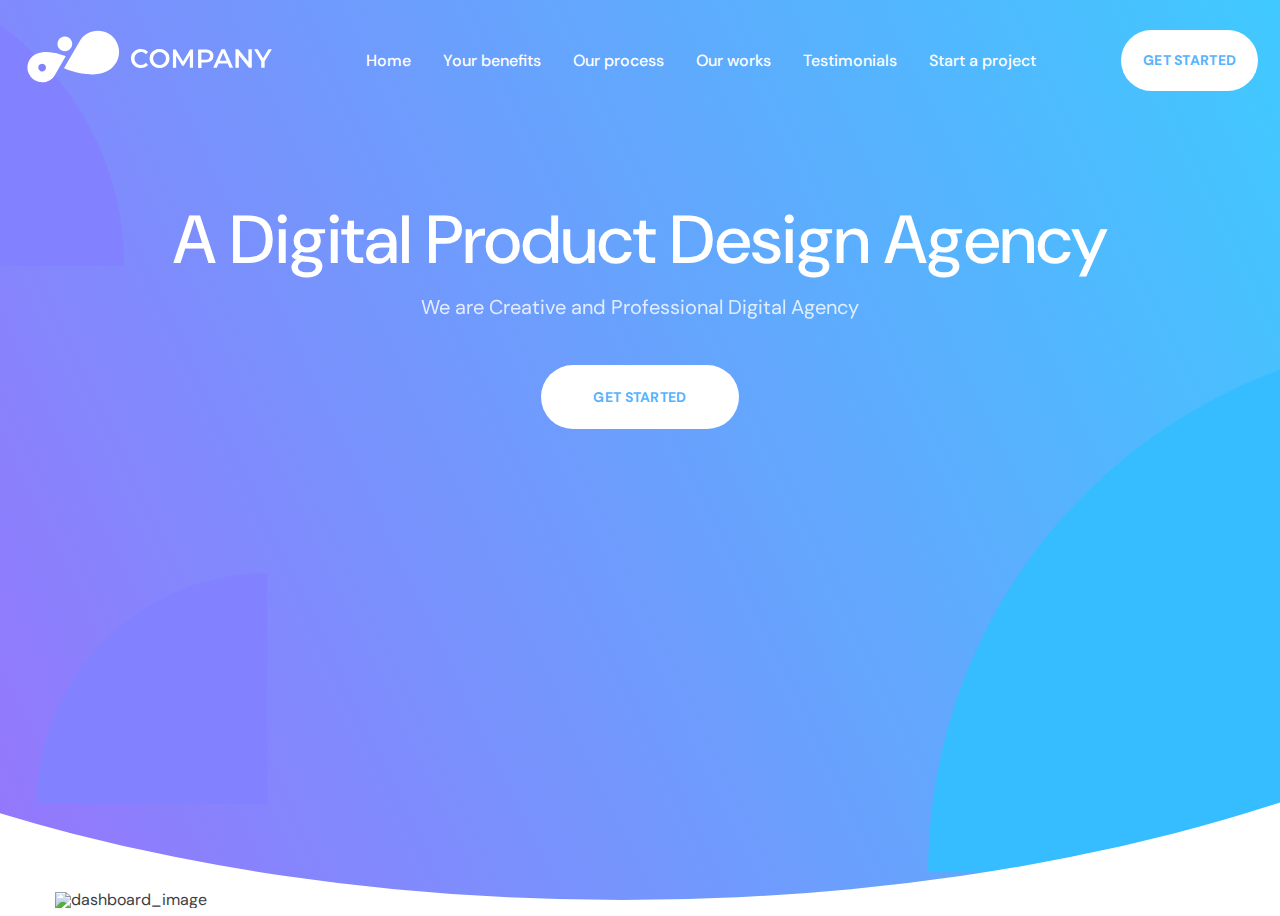
==== home.html @ 0726a1d5 "19.07.22 15:58" ====
<!DOCTYPE html>
<html lang="ru">

<head>
	<title>Главная</title>
	<meta charset="UTF-8">
	<meta name="format-detection" content="telephone=no">
	<!-- <style>body{opacity: 0;}</style> -->
	<link rel="stylesheet" href="css/style.min.css?_v=20220719155342">
	<link rel="shortcut icon" href="favicon.ico">
	<!-- <meta name="robots" content="noindex, nofollow"> -->
	<meta name="viewport" content="width=device-width, initial-scale=1.0">
</head>

<body>
	<div class="wrapper">
		<header class="header">
			<div class="header__container">
				<a href="" class="header__logo"><img src="img/logo.svg" alt="logo" /></a>
				<div class="header__menu menu">
					<nav class="menu__body">
						<ul class="menu__list">
							<li class="menu__item"><a href="" class="menu__link">Home</a></li>
							<li class="menu__item">
								<a href="" class="menu__link">Your benefits</a>
							</li>
							<li class="menu__item">
								<a href="" class="menu__link">Our process</a>
							</li>
							<li class="menu__item">
								<a href="" class="menu__link">Our works</a>
							</li>
							<li class="menu__item">
								<a href="" class="menu__link">Testimonials</a>
							</li>
							<li class="menu__item">
								<a href="" class="menu__link">Start a project</a>
							</li>
						</ul>
					</nav>
				</div>
				<div class="header_actions">
					<button type="button" class="header__button">Get started</button>
				</div>
				<button type="button" class="menu__icon icon-menu"><span></span></button>
			</div>
		</header>

		<main class="page">
			<section class="page_main main-page">
				<div class="main-page__img">
					<img src="img/main-block/background.svg" alt="background" />
				</div>
				<div class="main-page__container">
					<div class="main-page__content">
						<div class="main-page__body body-main">
							<h1 class="body-main__title">
								A Digital Product Design Agency
							</h1>
							<div class="body-main__subtitle">
								We are Creative and Professional Digital Agency
							</div>
							<a href="" class="body-main__button">Get started</a>
						</div>
					</div>
				</div>
			</section>

			<div class="page_dashboard dashboard-page">
				<div class="dashboard-page__container">
					<img src="img/dashboard-block/main-img.svg" alt="dashboard_image" class="dashboard-page__img" />
				</div>
			</div>
		</main>
		<footer class="footer">
			<div class="footer__container">
			</div>
		</footer>
	</div>
	<!-- <div id="popup" aria-hidden="true" class="popup">
	<div class="popup__wrapper">
		<div class="popup__content">
			<button data-close type="button" class="popup__close">Закрыть</button>
			<div class="popup__text">
				Text
			</div>
		</div>
	</div>
</div> -->
	<script src="js/app.min.js?_v=20220719155342"></script>
</body>

</html>
---- css/style.min.css ----
@charset "UTF-8";@import url(https://fonts.googleapis.com/css?family=DM+Sans:regular,500,700&display=swap);*{padding:0;margin:0;border:0}*,:after,:before{-webkit-box-sizing:border-box;box-sizing:border-box}body,html{height:100%;min-width:320px}body{color:#3b3e43;line-height:1;font-family:"DM Sans";font-size:1rem;-ms-text-size-adjust:100%;-moz-text-size-adjust:100%;-webkit-text-size-adjust:100%;-webkit-font-smoothing:antialiased;-moz-osx-font-smoothing:grayscale}button,input,textarea{font-family:"DM Sans";font-size:inherit}button{cursor:pointer;color:inherit;background-color:inherit}a{color:inherit}a:link,a:visited{text-decoration:none}a:hover{text-decoration:none}ul li{list-style:none}img{vertical-align:top}h1,h2,h3,h4,h5,h6{font-weight:inherit;font-size:inherit}.lock body{overflow:hidden;-ms-touch-action:none;touch-action:none;-ms-scroll-chaining:none;overscroll-behavior:none}.wrapper{min-height:100%;display:-webkit-box;display:-ms-flexbox;display:flex;-webkit-box-orient:vertical;-webkit-box-direction:normal;-ms-flex-direction:column;flex-direction:column;overflow:hidden}.wrapper>main{-webkit-box-flex:1;-ms-flex:1 1 auto;flex:1 1 auto}.wrapper>*{min-width:0}[class*=__container]{max-width:73.125rem;-webkit-box-sizing:content-box;box-sizing:content-box;margin:0 auto;padding:0 .9375rem}[class*=-ibg]{position:relative}[class*=-ibg] img{position:absolute;width:100%;height:100%;top:0;left:0;-o-object-fit:cover;object-fit:cover}[class*=-ibg_contain] img{-o-object-fit:contain;object-fit:contain}.header{position:absolute;z-index:10;width:100%;top:0;left:0}@supports (padding-top:clamp(1.25rem ,1.0227272727rem + 1.1363636364vw ,1.875rem)){.header{padding-top:clamp(1.25rem ,1.0227272727rem + 1.1363636364vw ,1.875rem)}}@supports not (padding-top:clamp(1.25rem ,1.0227272727rem + 1.1363636364vw ,1.875rem)){.header{padding-top:calc(1.25rem + .625 * (100vw - 20rem)/ 55)}}@supports (padding-bottom:clamp(1.25rem ,1.0227272727rem + 1.1363636364vw ,1.875rem)){.header{padding-bottom:clamp(1.25rem ,1.0227272727rem + 1.1363636364vw ,1.875rem)}}@supports not (padding-bottom:clamp(1.25rem ,1.0227272727rem + 1.1363636364vw ,1.875rem)){.header{padding-bottom:calc(1.25rem + .625 * (100vw - 20rem)/ 55)}}.header__container{max-width:1920px;display:-webkit-box;display:-ms-flexbox;display:flex;-webkit-box-pack:justify;-ms-flex-pack:justify;justify-content:space-between;-webkit-box-align:center;-ms-flex-align:center;align-items:center}@supports (gap:clamp(0.625rem ,0.3977272727rem + 1.1363636364vw ,1.25rem)){.header__container{gap:clamp(.625rem ,.3977272727rem + 1.1363636364vw ,1.25rem)}}@supports not (gap:clamp(0.625rem ,0.3977272727rem + 1.1363636364vw ,1.25rem)){.header__container{gap:calc(.625rem + .625 * (100vw - 20rem)/ 55)}}@supports (padding-left:clamp(0.9375rem ,-3.45rem + 6vw ,3.75rem)){.header__container{padding-left:clamp(.9375rem ,-3.45rem + 6vw ,3.75rem)}}@supports not (padding-left:clamp(0.9375rem ,-3.45rem + 6vw ,3.75rem)){.header__container{padding-left:calc(.9375rem + 2.8125 * (100vw - 73.125rem)/ 46.875)}}@supports (padding-right:clamp(0.9375rem ,-3.45rem + 6vw ,3.75rem)){.header__container{padding-right:clamp(.9375rem ,-3.45rem + 6vw ,3.75rem)}}@supports not (padding-right:clamp(0.9375rem ,-3.45rem + 6vw ,3.75rem)){.header__container{padding-right:calc(.9375rem + 2.8125 * (100vw - 73.125rem)/ 46.875)}}.header__logo{position:relative;z-index:2}@supports (height:clamp(2.5rem ,-0.0072726481rem + 5.2236207154vw ,3.8125rem)){.header__logo{height:clamp(2.5rem ,-.0072726481rem + 5.2236207154vw ,3.8125rem)}}@supports not (height:clamp(2.5rem ,-0.0072726481rem + 5.2236207154vw ,3.8125rem)){.header__logo{height:calc(2.5rem + 1.3125 * (100vw - 47.99875rem)/ 25.12625)}}.header__logo img{height:100%}.header__button{position:relative;z-index:2;background:#fff;border-radius:3.75rem;padding:1.25rem 3.125rem;font-weight:700;font-size:.875rem;line-height:148%;letter-spacing:.02em;text-transform:uppercase;color:#57b3fe;-webkit-transition:background-color .5s ease 0s;-o-transition:background-color .5s ease 0s;transition:background-color .5s ease 0s}@supports (padding-left:clamp(0.0000000625rem ,-2.0833332292rem + 4.340277691vw ,3.125rem)){.header__button{padding-left:clamp(.0000000625rem ,-2.0833332292rem + 4.340277691vw ,3.125rem)}}@supports not (padding-left:clamp(0.0000000625rem ,-2.0833332292rem + 4.340277691vw ,3.125rem)){.header__button{padding-left:calc(.0000000625rem + 3.1249999375 * (100vw - 48rem)/ 72)}}@supports (padding-right:clamp(0.0000000625rem ,-2.0833332292rem + 4.340277691vw ,3.125rem)){.header__button{padding-right:clamp(.0000000625rem ,-2.0833332292rem + 4.340277691vw ,3.125rem)}}@supports not (padding-right:clamp(0.0000000625rem ,-2.0833332292rem + 4.340277691vw ,3.125rem)){.header__button{padding-right:calc(.0000000625rem + 3.1249999375 * (100vw - 48rem)/ 72)}}.header__button:hover{background-color:#f1f1f1}.menu__list{display:-webkit-box;display:-ms-flexbox;display:flex;-webkit-box-align:center;-ms-flex-align:center;align-items:center;-ms-flex-wrap:wrap;flex-wrap:wrap;row-gap:.3125rem}@supports ((-moz-column-gap:clamp(0.4375rem ,-2.5475746269rem + 6.2189054726vw ,2rem)) or (column-gap:clamp(0.4375rem ,-2.5475746269rem + 6.2189054726vw ,2rem))){.menu__list{-webkit-column-gap:clamp(.4375rem ,-2.5475746269rem + 6.2189054726vw ,2rem);-moz-column-gap:clamp(.4375rem ,-2.5475746269rem + 6.2189054726vw ,2rem);column-gap:clamp(.4375rem ,-2.5475746269rem + 6.2189054726vw ,2rem)}}@supports not ((-moz-column-gap:clamp(0.4375rem ,-2.5475746269rem + 6.2189054726vw ,2rem)) or (column-gap:clamp(0.4375rem ,-2.5475746269rem + 6.2189054726vw ,2rem))){.menu__list{-webkit-column-gap:calc(.4375rem + 1.5625 * (100vw - 48rem)/ 25.125);-moz-column-gap:calc(.4375rem + 1.5625 * (100vw - 48rem)/ 25.125);column-gap:calc(.4375rem + 1.5625 * (100vw - 48rem)/ 25.125)}}.menu__link{position:relative;font-weight:500;line-height:1;color:#fff}.menu__link:hover::after{width:100%}.menu__link::after{position:absolute;top:100%;left:0;display:block;content:"";height:2px;width:0%;background-color:#fff;-webkit-transition:width .3s ease 0s;-o-transition:width .3s ease 0s;transition:width .3s ease 0s}.icon-menu{display:none}.main-page__img{position:absolute;width:100%;height:100%;max-height:84.125rem}.main-page__img img{-o-object-fit:cover;object-fit:cover;width:100%;height:100%;-o-object-position:bottom;object-position:bottom}.main-page__container{height:100vh}.main-page__content{position:relative}.main-page__body{height:100%;display:-webkit-box;display:-ms-flexbox;display:flex;-webkit-box-orient:vertical;-webkit-box-direction:normal;-ms-flex-direction:column;flex-direction:column;-webkit-box-align:center;-ms-flex-align:center;align-items:center}@supports (padding-top:clamp(6.25rem ,3.9772727273rem + 11.3636363636vw ,12.5rem)){.main-page__body{padding-top:clamp(6.25rem ,3.9772727273rem + 11.3636363636vw ,12.5rem)}}@supports not (padding-top:clamp(6.25rem ,3.9772727273rem + 11.3636363636vw ,12.5rem)){.main-page__body{padding-top:calc(6.25rem + 6.25 * (100vw - 20rem)/ 55)}}.body-main__title{font-weight:500;line-height:120%;color:#fff;text-align:center;margin-bottom:.5rem}@supports (font-size:clamp(2.5rem ,1.8636363636rem + 3.1818181818vw ,4.25rem)){.body-main__title{font-size:clamp(2.5rem ,1.8636363636rem + 3.1818181818vw ,4.25rem)}}@supports not (font-size:clamp(2.5rem ,1.8636363636rem + 3.1818181818vw ,4.25rem)){.body-main__title{font-size:calc(2.5rem + 1.75 * (100vw - 20rem)/ 55)}}.body-main__subtitle{font-size:1.25rem;line-height:1.7;text-align:center;color:#fff;opacity:.8;margin-bottom:2.5625rem}.body-main__button{display:-webkit-box;display:-ms-flexbox;display:flex;-webkit-box-orient:horizontal;-webkit-box-direction:normal;-ms-flex-direction:row;flex-direction:row;-webkit-box-pack:center;-ms-flex-pack:center;justify-content:center;-webkit-box-align:center;-ms-flex-align:center;align-items:center;padding:1.25rem 3.125rem;background:#fff;border-radius:3.75rem;font-weight:700;font-size:.875rem;line-height:148%;letter-spacing:.02em;text-transform:uppercase;color:#57b3fe;-webkit-transition:all .5s ease 0s;-o-transition:all .5s ease 0s;transition:all .5s ease 0s;border:2px dashed #fff}.body-main__button:hover{background-color:#57b3fe;color:#fff}.dashboard-page{-webkit-transform:translate(0,-50%);-ms-transform:translate(0,-50%);transform:translate(0,-50%)}.dashboard-page__container{position:relative;z-index:5}.dashboard-page__img{width:100%}@media (max-width:47.99875em){.header__button{display:none}.menu__body{position:fixed;left:-100%;top:0;width:100%;height:100%;overflow:auto;-webkit-transition:all .3s ease 0s;-o-transition:all .3s ease 0s;transition:all .3s ease 0s;background-color:rgba(0,0,0,.9);display:-webkit-box;display:-ms-flexbox;display:flex;-webkit-box-orient:vertical;-webkit-box-direction:normal;-ms-flex-direction:column;flex-direction:column;-webkit-box-align:center;-ms-flex-align:center;align-items:center}.menu__body::before{content:"";position:fixed;z-index:2;top:0;left:-100%;width:100%;-webkit-transition:all .3s ease 0s;-o-transition:all .3s ease 0s;transition:all .3s ease 0s;background-color:#000}@supports (height:clamp(5rem ,4.5467561521rem + 2.2662192394vw ,5.633125rem)){.menu__body::before{height:clamp(5rem ,4.5467561521rem + 2.2662192394vw ,5.633125rem)}}@supports not (height:clamp(5rem ,4.5467561521rem + 2.2662192394vw ,5.633125rem)){.menu__body::before{height:calc(5rem + .633125 * (100vw - 20rem)/ 27.9375)}}.menu-open .menu__body{left:0}.menu-open .menu__body::before{left:0}.menu__list{-webkit-box-orient:vertical;-webkit-box-direction:normal;-ms-flex-direction:column;flex-direction:column;row-gap:1.875rem;font-size:1.875rem}@supports (padding-top:clamp(6.875rem ,5.9821029957rem + 4.4644850217vw ,8.125rem)){.menu__list{padding-top:clamp(6.875rem ,5.9821029957rem + 4.4644850217vw ,8.125rem)}}@supports not (padding-top:clamp(6.875rem ,5.9821029957rem + 4.4644850217vw ,8.125rem)){.menu__list{padding-top:calc(6.875rem + 1.25 * (100vw - 20rem)/ 27.99875)}}.icon-menu{display:block;position:relative;width:1.875rem;height:1.125rem;cursor:pointer;z-index:5}.icon-menu span,.icon-menu::after,.icon-menu::before{content:"";-webkit-transition:all .3s ease 0s;-o-transition:all .3s ease 0s;transition:all .3s ease 0s;right:0;position:absolute;width:100%;height:.125rem;background-color:#fff}.icon-menu::before{top:0}.icon-menu::after{bottom:0}.icon-menu span{top:calc(50% - .0625rem)}.menu-open .icon-menu span{width:0}.menu-open .icon-menu::before{top:calc(50% - .0625rem);-webkit-transform:rotate(-45deg);-ms-transform:rotate(-45deg);transform:rotate(-45deg)}.menu-open .icon-menu::after{bottom:calc(50% - .0625rem);-webkit-transform:rotate(45deg);-ms-transform:rotate(45deg);transform:rotate(45deg)}.main-page__container{display:-webkit-box;display:-ms-flexbox;display:flex;-webkit-box-align:center;-ms-flex-align:center;align-items:center}.main-page__body{padding-top:0}.dashboard-page{-webkit-transform:translate(0,0);-ms-transform:translate(0,0);transform:translate(0,0);margin:0 -10%}}
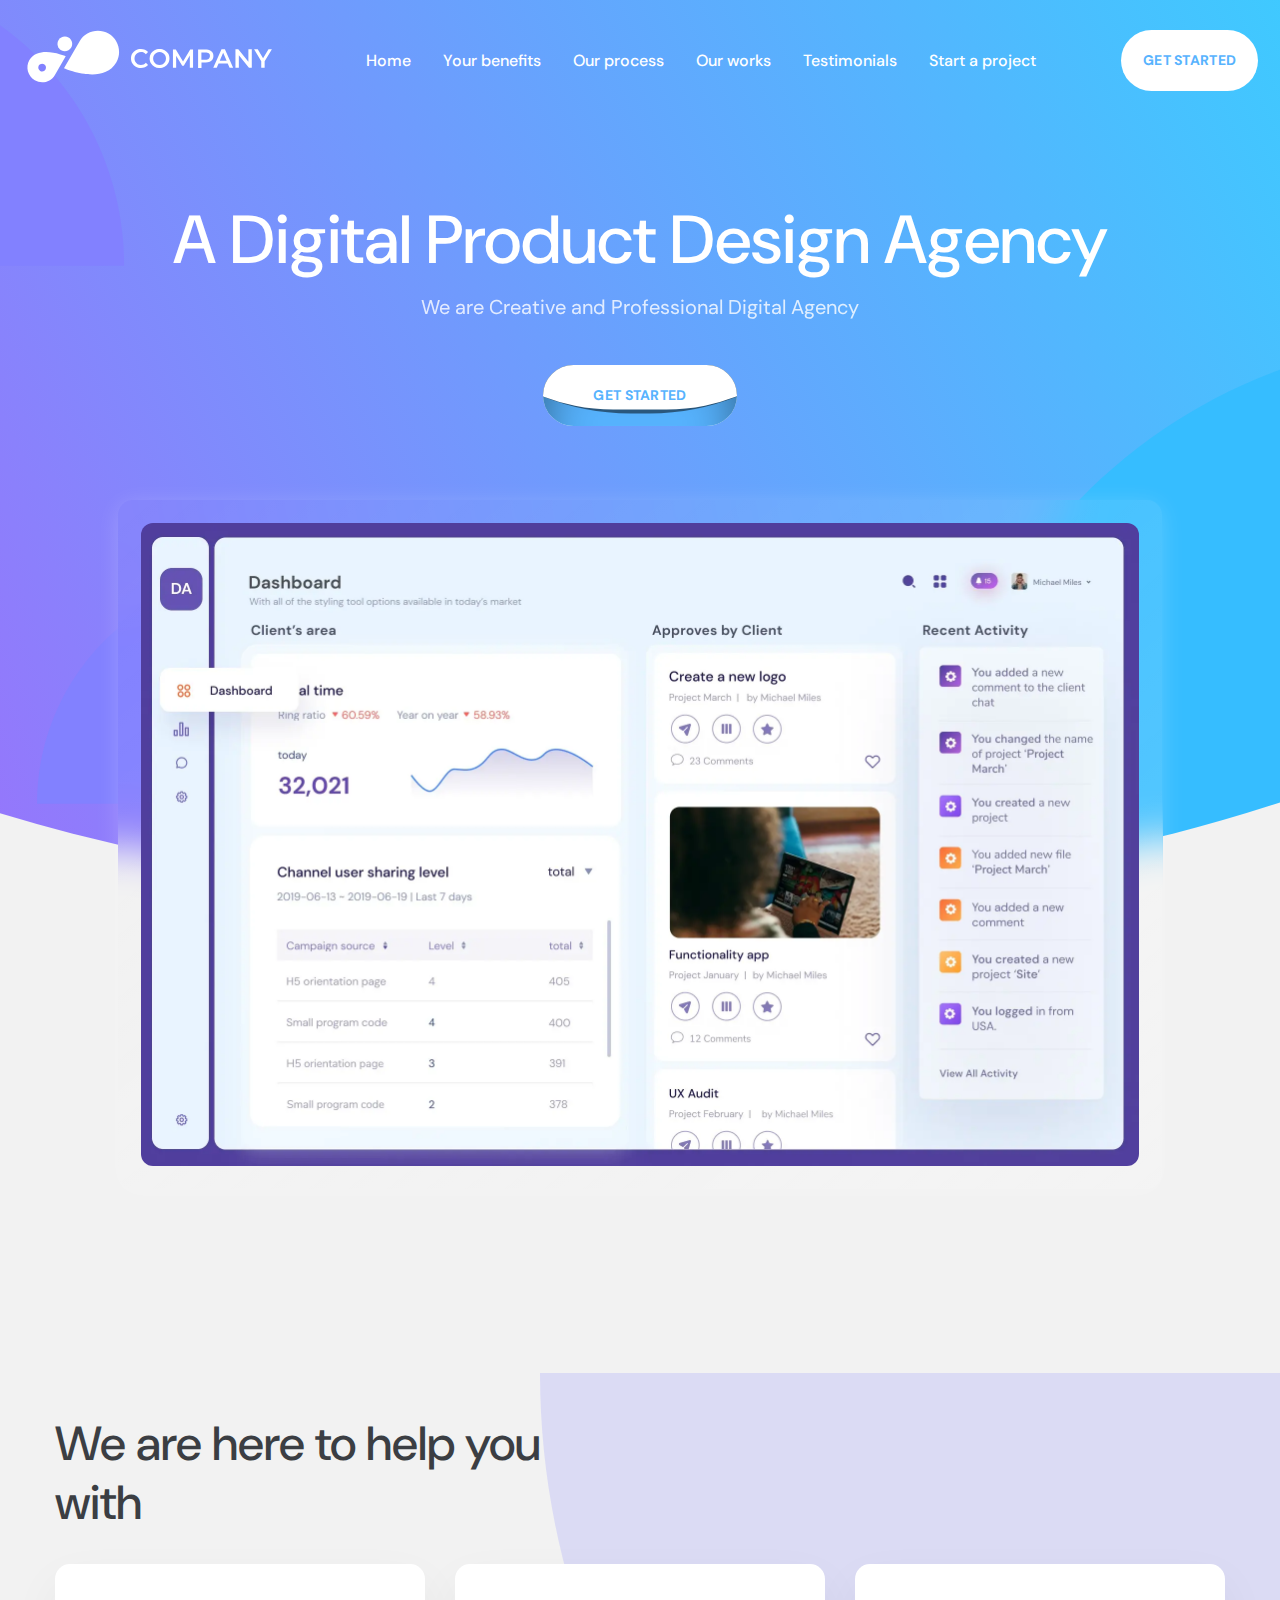
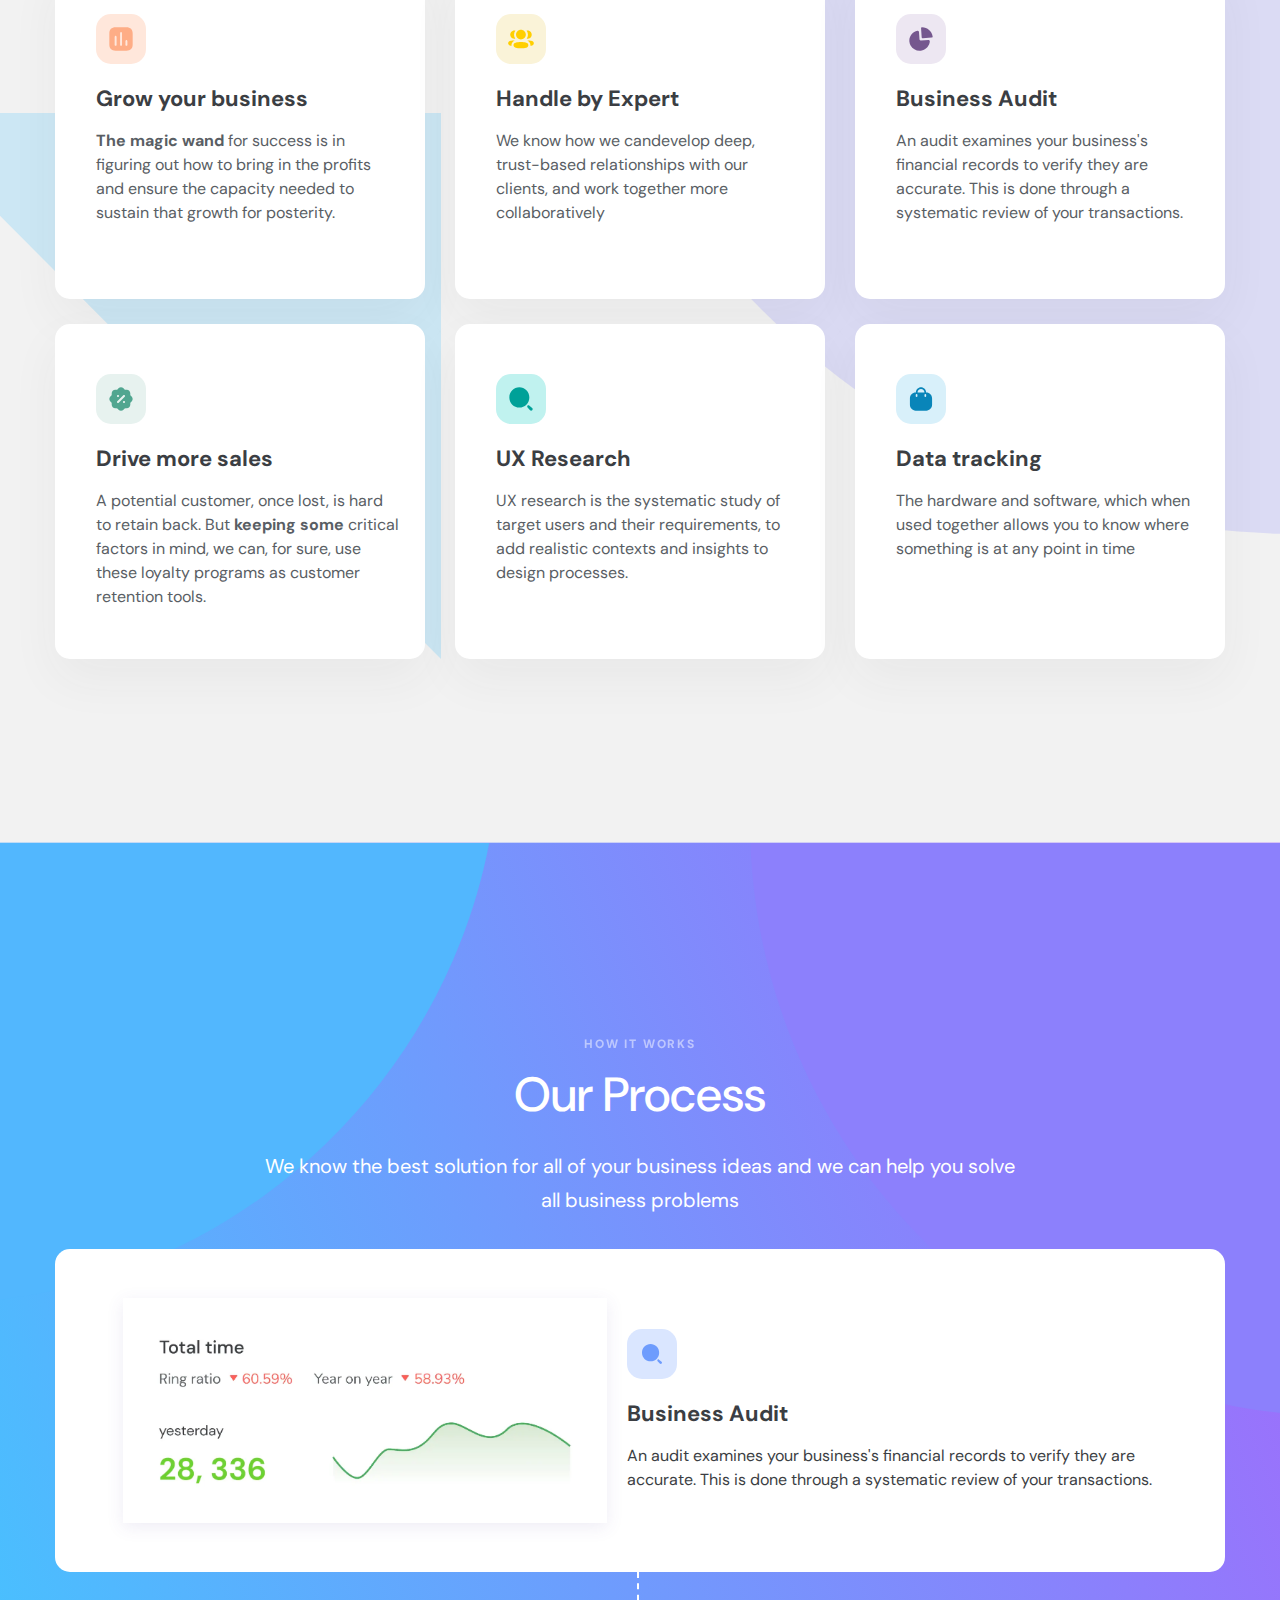
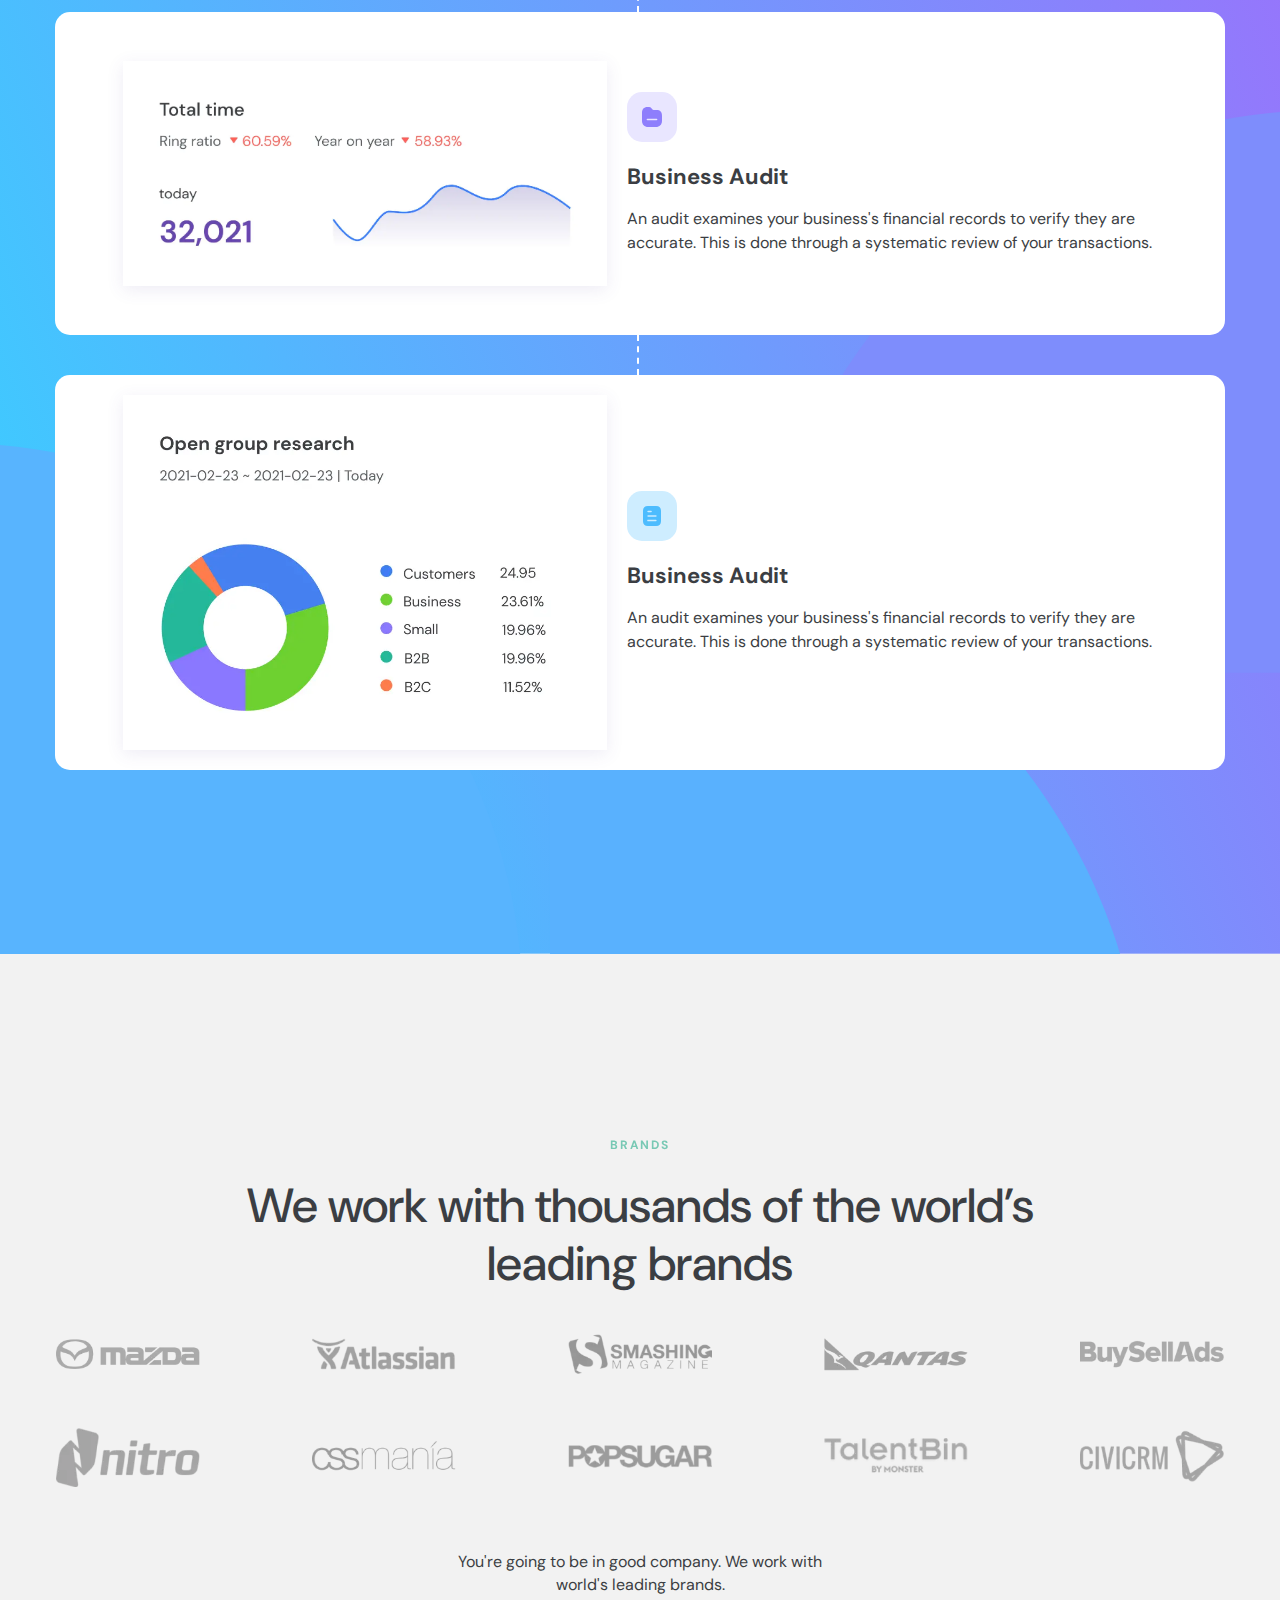
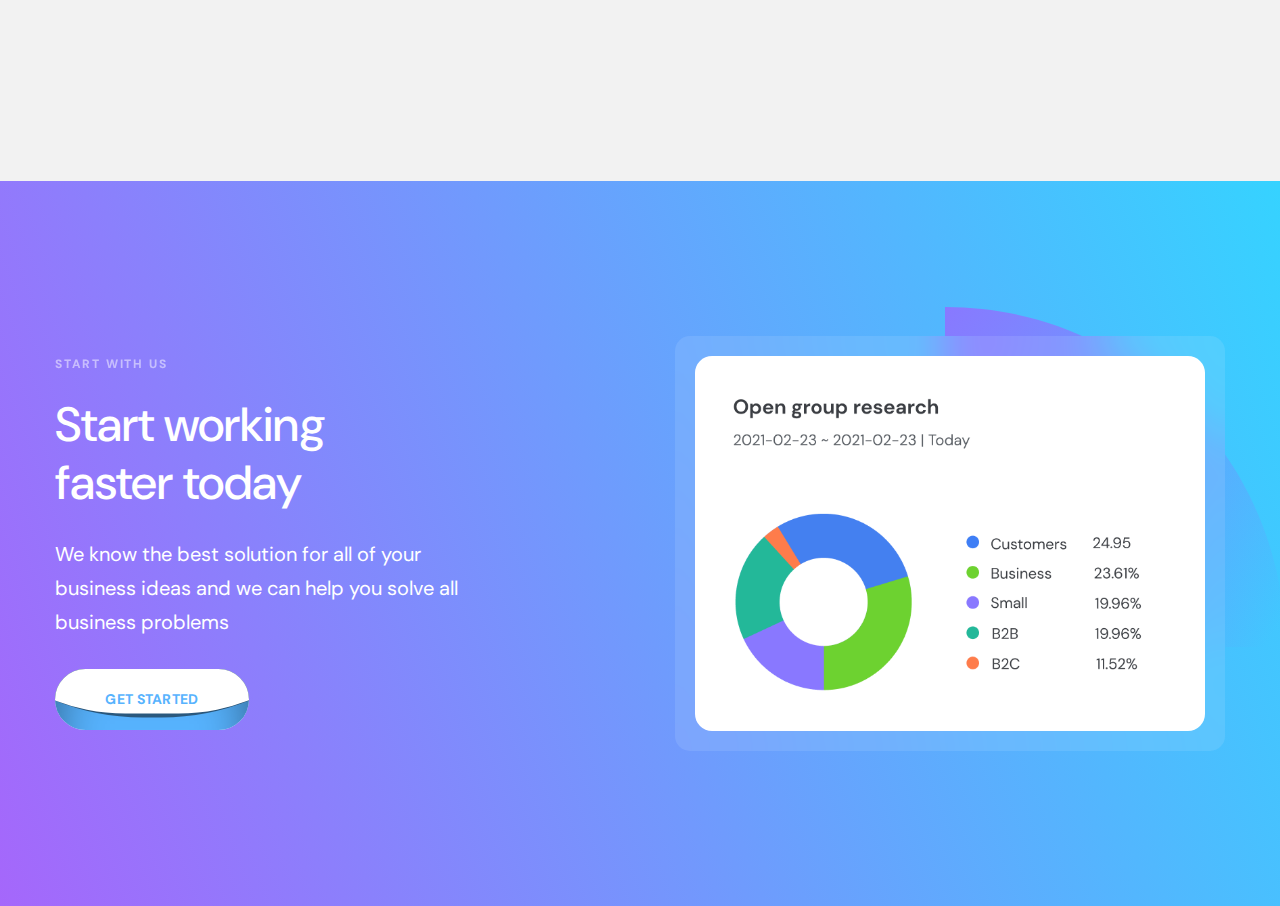
==== commit 32e876af: "20.07.22 23:26" ====
--- a/home.html
+++ b/home.html
@@ -2,11 +2,11 @@
 <html lang="ru">
 
 <head>
-	<title>Главная</title>
+	<title>Company</title>
 	<meta charset="UTF-8">
 	<meta name="format-detection" content="telephone=no">
 	<!-- <style>body{opacity: 0;}</style> -->
-	<link rel="stylesheet" href="css/style.min.css?_v=20220719155342">
+	<link rel="stylesheet" href="css/style.min.css?_v=20220720232403">
 	<link rel="shortcut icon" href="favicon.ico">
 	<!-- <meta name="robots" content="noindex, nofollow"> -->
 	<meta name="viewport" content="width=device-width, initial-scale=1.0">
@@ -60,7 +60,10 @@
 							<div class="body-main__subtitle">
 								We are Creative and Professional Digital Agency
 							</div>
-							<a href="" class="body-main__button">Get started</a>
+							<a href="" class="body-main__button button-main">
+								<span class="button-main__text">Get started</span>
+								<span class="button-main__waves"></span>
+							</a>
 						</div>
 					</div>
 				</div>
@@ -68,9 +71,292 @@
 
 			<div class="page_dashboard dashboard-page">
 				<div class="dashboard-page__container">
-					<img src="img/dashboard-block/main-img.svg" alt="dashboard_image" class="dashboard-page__img" />
+					<div class="dashboard-page__content">
+						<div class="dashboard-page__blur">
+							<picture><source srcset="img/dashboard-block/image.webp" type="image/webp"><img src="img/dashboard-block/image.png" alt="dashboard_image" class="dashboard-page__img" /></picture>
+						</div>
+					</div>
 				</div>
 			</div>
+
+			<section class="page_helpwith helpwith-page">
+				<div class="helpwith-page__container">
+					<h2 class="helpwith-page__title">We are here to help you with</h2>
+					<div class="helpwith-page__items">
+						<div class="helpwith-page__item item-help">
+							<div class="item-help__icon item-help__icon1">
+								<img src="img/helpwith-block/Chart.svg" alt="" class="item-help__img" />
+							</div>
+							<div class="item-help__title">Grow your business</div>
+							<div class="item-help__subtitle">
+								<span>The magic wand</span> for success is in figuring out how
+								to bring in the profits and ensure the capacity needed to
+								sustain that growth for posterity.
+							</div>
+						</div>
+
+						<div class="helpwith-page__item item-help">
+							<div class="item-help__icon item-help__icon2">
+								<img src="img/helpwith-block/Discount.svg" alt="" class="item-help__img" />
+							</div>
+							<div class="item-help__title">Drive more sales</div>
+							<div class="item-help__subtitle">
+								A potential customer, once lost, is hard to retain back. But
+								<span>keeping some</span> critical factors in mind, we can,
+								for sure, use these loyalty programs as customer retention
+								tools.
+							</div>
+						</div>
+
+						<div class="helpwith-page__item item-help">
+							<div class="item-help__icon item-help__icon3">
+								<img src="img/helpwith-block/3 User.svg" alt="" class="item-help__img" />
+							</div>
+							<div class="item-help__title">Handle by Expert</div>
+							<div class="item-help__subtitle">
+								We know how we candevelop deep, trust-based relationships with
+								our clients, and work together more collaboratively
+							</div>
+						</div>
+
+						<div class="helpwith-page__item item-help">
+							<div class="item-help__icon item-help__icon4">
+								<img src="img/helpwith-block/Search.svg" alt="" class="item-help__img" />
+							</div>
+							<div class="item-help__title">UX Research</div>
+							<div class="item-help__subtitle">
+								UX research is the systematic study of target users and their
+								requirements, to add realistic contexts and insights to design
+								processes.
+							</div>
+						</div>
+
+						<div class="helpwith-page__item item-help">
+							<div class="item-help__icon item-help__icon5">
+								<img src="img/helpwith-block/Graph.svg" alt="" class="item-help__img" />
+							</div>
+							<div class="item-help__title">Business Audit</div>
+							<div class="item-help__subtitle">
+								An audit examines your business's financial records to verify
+								they are accurate. This is done through a systematic review of
+								your transactions.
+							</div>
+						</div>
+
+						<div class="helpwith-page__item item-help">
+							<div class="item-help__icon item-help__icon6">
+								<img src="img/helpwith-block/Bag 2.svg" alt="" class="item-help__img" />
+							</div>
+							<div class="item-help__title">Data tracking</div>
+							<div class="item-help__subtitle">
+								The hardware and software, which when used together allows you
+								to know where something is at any point in time
+							</div>
+						</div>
+					</div>
+
+					<div class="helpwith-page__decor helpwith-page__decor1">
+						<img src="img/helpwith-block/shape1.svg" alt="" />
+					</div>
+
+					<div class="helpwith-page__decor helpwith-page__decor2">
+						<img src="img/helpwith-block/shape2.svg" alt="" />
+					</div>
+				</div>
+			</section>
+			<!-- 
+        <div class="back">
+          <picture><source srcset="img/process-block/1_1.webp" type="image/webp"><img src="img/process-block/1_1.jpg" alt="" /></picture>
+        </div> -->
+
+			<section class="page_process process-page">
+				<div class="process-page__background"></div>
+				<div class="process-page__container">
+					<div class="process-page__body">
+						<div class="process-page__pretitle">how it works</div>
+						<h2 class="process-page__title">Our Process</h2>
+						<div class="process-page__subtitle">
+							We know the best solution for all of your business ideas and we
+							can help you solve all business problems
+						</div>
+					</div>
+					<div class="process-page__items">
+						<div class="process-page__item item-process">
+							<div class="item-process__imgs">
+								<div class="item-process__img1">
+									<picture><source srcset="img/process-block/1_1.webp" type="image/webp"><img src="img/process-block/1_1.jpg" alt="statistic" /></picture>
+								</div>
+								<!-- <div class="item-process__img2">
+                    <picture><source srcset="img/process-block/1_2.webp" type="image/webp"><img src="img/process-block/1_2.jpg" alt="statistic" /></picture>
+                  </div>
+                  <div class="item-process__img3">
+                    <picture><source srcset="img/process-block/1_3.webp" type="image/webp"><img src="img/process-block/1_3.jpg" alt="statistic" /></picture>
+                  </div> -->
+							</div>
+							<div class="item-process__body item-body">
+								<div class="item-body__icon item-body__icon1">
+									<img src="img/icons/Search.svg" alt="search-icon" class="item-body__icon-img" />
+								</div>
+								<div class="item-body__title">Business Audit</div>
+								<div class="item-body__subtitle">
+									An audit examines your business's financial records to
+									verify they are accurate. This is done through a systematic
+									review of your transactions.
+								</div>
+							</div>
+						</div>
+						<div class="process-page__item item-process">
+							<div class="item-process__imgs">
+								<div class="item-process__img1">
+									<picture><source srcset="img/process-block/1_2.webp" type="image/webp"><img src="img/process-block/1_2.jpg" alt="statistic" /></picture>
+								</div>
+								<!-- <div class="item-process__img2">
+                    <picture><source srcset="img/process-block/1_2.webp" type="image/webp"><img src="img/process-block/1_2.jpg" alt="statistic" /></picture>
+                  </div>
+                  <div class="item-process__img3">
+                    <picture><source srcset="img/process-block/1_3.webp" type="image/webp"><img src="img/process-block/1_3.jpg" alt="statistic" /></picture>
+                  </div> -->
+							</div>
+							<div class="item-process__body item-body">
+								<div class="item-body__icon item-body__icon2">
+									<img src="img/icons/Folder.svg" alt="search-icon" class="item-body__icon-img" />
+								</div>
+								<div class="item-body__title">Business Audit</div>
+								<div class="item-body__subtitle">
+									An audit examines your business's financial records to
+									verify they are accurate. This is done through a systematic
+									review of your transactions.
+								</div>
+							</div>
+						</div>
+						<div class="process-page__item item-process">
+							<div class="item-process__imgs">
+								<div class="item-process__img1">
+									<picture><source srcset="img/process-block/1_3.webp" type="image/webp"><img src="img/process-block/1_3.jpg" alt="statistic" /></picture>
+								</div>
+								<!-- <div class="item-process__img2">
+                    <picture><source srcset="img/process-block/1_2.webp" type="image/webp"><img src="img/process-block/1_2.jpg" alt="statistic" /></picture>
+                  </div>
+                  <div class="item-process__img3">
+                    <picture><source srcset="img/process-block/1_3.webp" type="image/webp"><img src="img/process-block/1_3.jpg" alt="statistic" /></picture>
+                  </div> -->
+							</div>
+							<div class="item-process__body item-body">
+								<div class="item-body__icon item-body__icon3">
+									<img src="img/icons/Document.svg" alt="search-icon" class="item-body__icon-img" />
+								</div>
+								<div class="item-body__title">Business Audit</div>
+								<div class="item-body__subtitle">
+									An audit examines your business's financial records to
+									verify they are accurate. This is done through a systematic
+									review of your transactions.
+								</div>
+							</div>
+						</div>
+					</div>
+					<div class="process-page__decor process-page__decor1">
+						<img src="img/process-block/shape1.svg" alt="" />
+					</div>
+
+					<div class="process-page__decor process-page__decor2">
+						<img src="img/process-block/shape2.svg" alt="" />
+					</div>
+
+					<div class="process-page__decor process-page__decor3">
+						<img src="img/process-block/shape3.svg" alt="" />
+					</div>
+
+					<div class="process-page__decor process-page__decor4">
+						<img src="img/process-block/shape4.svg" alt="" />
+					</div>
+
+					<div class="process-page__decor process-page__decor5">
+						<img src="img/process-block/shape5.svg" alt="" />
+					</div>
+				</div>
+			</section>
+
+			<section class="page_brands brands-page">
+				<div class="brands-page__container">
+					<div class="brands-page__text text-brands">
+						<div class="text-brands__pretitle">BRANDS</div>
+						<h2 class="text-brands__title">
+							We work with thousands of the world’s leading brands
+						</h2>
+					</div>
+					<div class="brands-page__items items-brands">
+						<div class="items-brands__item">
+							<picture><source srcset="img/brands/01.webp" type="image/webp"><img src="img/brands/01.png" alt="brand-logo" class="items-brands__img" /></picture>
+						</div>
+
+						<div class="items-brands__item">
+							<picture><source srcset="img/brands/02.webp" type="image/webp"><img src="img/brands/02.png" alt="brand-logo" class="items-brands__img" /></picture>
+						</div>
+
+						<div class="items-brands__item">
+							<picture><source srcset="img/brands/03.webp" type="image/webp"><img src="img/brands/03.png" alt="brand-logo" class="items-brands__img" /></picture>
+						</div>
+
+						<div class="items-brands__item">
+							<picture><source srcset="img/brands/04.webp" type="image/webp"><img src="img/brands/04.png" alt="brand-logo" class="items-brands__img" /></picture>
+						</div>
+
+						<div class="items-brands__item">
+							<picture><source srcset="img/brands/05.webp" type="image/webp"><img src="img/brands/05.png" alt="brand-logo" class="items-brands__img" /></picture>
+						</div>
+
+						<div class="items-brands__item">
+							<picture><source srcset="img/brands/06.webp" type="image/webp"><img src="img/brands/06.png" alt="brand-logo" class="items-brands__img" /></picture>
+						</div>
+
+						<div class="items-brands__item">
+							<picture><source srcset="img/brands/07.webp" type="image/webp"><img src="img/brands/07.png" alt="brand-logo" class="items-brands__img" /></picture>
+						</div>
+
+						<div class="items-brands__item">
+							<picture><source srcset="img/brands/08.webp" type="image/webp"><img src="img/brands/08.png" alt="brand-logo" class="items-brands__img" /></picture>
+						</div>
+
+						<div class="items-brands__item">
+							<picture><source srcset="img/brands/09.webp" type="image/webp"><img src="img/brands/09.png" alt="brand-logo" class="items-brands__img" /></picture>
+						</div>
+
+						<div class="items-brands__item">
+							<picture><source srcset="img/brands/10.webp" type="image/webp"><img src="img/brands/10.png" alt="brand-logo" class="items-brands__img" /></picture>
+						</div>
+					</div>
+
+					<div class="brands-page__botomtext">
+						You're going to be in good company. We work with world's leading
+						brands.
+					</div>
+				</div>
+			</section>
+
+			<section class="page_start start-page">
+				<div class="start-page__container">
+					<div class="start-page__body">
+						<div class="start-page__pretitle">start with us</div>
+						<h2 class="start-page__title">Start working faster today</h2>
+						<div class="start-page__subtitle">
+							We know the best solution for all of your business ideas and we
+							can help you solve all business problems
+						</div>
+						<a href="" class="body-main__button button-main">
+							<span class="button-main__text">Get started</span>
+							<span class="button-main__waves"></span>
+						</a>
+					</div>
+					<div class="start-page__img-block">
+						<div class="start-page__img-blur">
+							<img src="img/start/Group 27190.png" alt="statistic" class="start-page_img" />
+						</div>
+						<div class="start-page__decor start-page__decor1">
+							<img src="img/start/shape1.svg" alt="" />
+						</div>
+					</div>
+				</div>
+			</section>
 		</main>
 		<footer class="footer">
 			<div class="footer__container">
@@ -87,7 +373,7 @@
 		</div>
 	</div>
 </div> -->
-	<script src="js/app.min.js?_v=20220719155342"></script>
+	<script src="js/app.min.js?_v=20220720232403"></script>
 </body>
 
 </html>--- a/css/style.min.css
+++ b/css/style.min.css
@@ -1 +1 @@
-@charset "UTF-8";@import url(https://fonts.googleapis.com/css?family=DM+Sans:regular,500,700&display=swap);*{padding:0;margin:0;border:0}*,:after,:before{-webkit-box-sizing:border-box;box-sizing:border-box}body,html{height:100%;min-width:320px}body{color:#3b3e43;line-height:1;font-family:"DM Sans";font-size:1rem;-ms-text-size-adjust:100%;-moz-text-size-adjust:100%;-webkit-text-size-adjust:100%;-webkit-font-smoothing:antialiased;-moz-osx-font-smoothing:grayscale}button,input,textarea{font-family:"DM Sans";font-size:inherit}button{cursor:pointer;color:inherit;background-color:inherit}a{color:inherit}a:link,a:visited{text-decoration:none}a:hover{text-decoration:none}ul li{list-style:none}img{vertical-align:top}h1,h2,h3,h4,h5,h6{font-weight:inherit;font-size:inherit}.lock body{overflow:hidden;-ms-touch-action:none;touch-action:none;-ms-scroll-chaining:none;overscroll-behavior:none}.wrapper{min-height:100%;display:-webkit-box;display:-ms-flexbox;display:flex;-webkit-box-orient:vertical;-webkit-box-direction:normal;-ms-flex-direction:column;flex-direction:column;overflow:hidden}.wrapper>main{-webkit-box-flex:1;-ms-flex:1 1 auto;flex:1 1 auto}.wrapper>*{min-width:0}[class*=__container]{max-width:73.125rem;-webkit-box-sizing:content-box;box-sizing:content-box;margin:0 auto;padding:0 .9375rem}[class*=-ibg]{position:relative}[class*=-ibg] img{position:absolute;width:100%;height:100%;top:0;left:0;-o-object-fit:cover;object-fit:cover}[class*=-ibg_contain] img{-o-object-fit:contain;object-fit:contain}.header{position:absolute;z-index:10;width:100%;top:0;left:0}@supports (padding-top:clamp(1.25rem ,1.0227272727rem + 1.1363636364vw ,1.875rem)){.header{padding-top:clamp(1.25rem ,1.0227272727rem + 1.1363636364vw ,1.875rem)}}@supports not (padding-top:clamp(1.25rem ,1.0227272727rem + 1.1363636364vw ,1.875rem)){.header{padding-top:calc(1.25rem + .625 * (100vw - 20rem)/ 55)}}@supports (padding-bottom:clamp(1.25rem ,1.0227272727rem + 1.1363636364vw ,1.875rem)){.header{padding-bottom:clamp(1.25rem ,1.0227272727rem + 1.1363636364vw ,1.875rem)}}@supports not (padding-bottom:clamp(1.25rem ,1.0227272727rem + 1.1363636364vw ,1.875rem)){.header{padding-bottom:calc(1.25rem + .625 * (100vw - 20rem)/ 55)}}.header__container{max-width:1920px;display:-webkit-box;display:-ms-flexbox;display:flex;-webkit-box-pack:justify;-ms-flex-pack:justify;justify-content:space-between;-webkit-box-align:center;-ms-flex-align:center;align-items:center}@supports (gap:clamp(0.625rem ,0.3977272727rem + 1.1363636364vw ,1.25rem)){.header__container{gap:clamp(.625rem ,.3977272727rem + 1.1363636364vw ,1.25rem)}}@supports not (gap:clamp(0.625rem ,0.3977272727rem + 1.1363636364vw ,1.25rem)){.header__container{gap:calc(.625rem + .625 * (100vw - 20rem)/ 55)}}@supports (padding-left:clamp(0.9375rem ,-3.45rem + 6vw ,3.75rem)){.header__container{padding-left:clamp(.9375rem ,-3.45rem + 6vw ,3.75rem)}}@supports not (padding-left:clamp(0.9375rem ,-3.45rem + 6vw ,3.75rem)){.header__container{padding-left:calc(.9375rem + 2.8125 * (100vw - 73.125rem)/ 46.875)}}@supports (padding-right:clamp(0.9375rem ,-3.45rem + 6vw ,3.75rem)){.header__container{padding-right:clamp(.9375rem ,-3.45rem + 6vw ,3.75rem)}}@supports not (padding-right:clamp(0.9375rem ,-3.45rem + 6vw ,3.75rem)){.header__container{padding-right:calc(.9375rem + 2.8125 * (100vw - 73.125rem)/ 46.875)}}.header__logo{position:relative;z-index:2}@supports (height:clamp(2.5rem ,-0.0072726481rem + 5.2236207154vw ,3.8125rem)){.header__logo{height:clamp(2.5rem ,-.0072726481rem + 5.2236207154vw ,3.8125rem)}}@supports not (height:clamp(2.5rem ,-0.0072726481rem + 5.2236207154vw ,3.8125rem)){.header__logo{height:calc(2.5rem + 1.3125 * (100vw - 47.99875rem)/ 25.12625)}}.header__logo img{height:100%}.header__button{position:relative;z-index:2;background:#fff;border-radius:3.75rem;padding:1.25rem 3.125rem;font-weight:700;font-size:.875rem;line-height:148%;letter-spacing:.02em;text-transform:uppercase;color:#57b3fe;-webkit-transition:background-color .5s ease 0s;-o-transition:background-color .5s ease 0s;transition:background-color .5s ease 0s}@supports (padding-left:clamp(0.0000000625rem ,-2.0833332292rem + 4.340277691vw ,3.125rem)){.header__button{padding-left:clamp(.0000000625rem ,-2.0833332292rem + 4.340277691vw ,3.125rem)}}@supports not (padding-left:clamp(0.0000000625rem ,-2.0833332292rem + 4.340277691vw ,3.125rem)){.header__button{padding-left:calc(.0000000625rem + 3.1249999375 * (100vw - 48rem)/ 72)}}@supports (padding-right:clamp(0.0000000625rem ,-2.0833332292rem + 4.340277691vw ,3.125rem)){.header__button{padding-right:clamp(.0000000625rem ,-2.0833332292rem + 4.340277691vw ,3.125rem)}}@supports not (padding-right:clamp(0.0000000625rem ,-2.0833332292rem + 4.340277691vw ,3.125rem)){.header__button{padding-right:calc(.0000000625rem + 3.1249999375 * (100vw - 48rem)/ 72)}}.header__button:hover{background-color:#f1f1f1}.menu__list{display:-webkit-box;display:-ms-flexbox;display:flex;-webkit-box-align:center;-ms-flex-align:center;align-items:center;-ms-flex-wrap:wrap;flex-wrap:wrap;row-gap:.3125rem}@supports ((-moz-column-gap:clamp(0.4375rem ,-2.5475746269rem + 6.2189054726vw ,2rem)) or (column-gap:clamp(0.4375rem ,-2.5475746269rem + 6.2189054726vw ,2rem))){.menu__list{-webkit-column-gap:clamp(.4375rem ,-2.5475746269rem + 6.2189054726vw ,2rem);-moz-column-gap:clamp(.4375rem ,-2.5475746269rem + 6.2189054726vw ,2rem);column-gap:clamp(.4375rem ,-2.5475746269rem + 6.2189054726vw ,2rem)}}@supports not ((-moz-column-gap:clamp(0.4375rem ,-2.5475746269rem + 6.2189054726vw ,2rem)) or (column-gap:clamp(0.4375rem ,-2.5475746269rem + 6.2189054726vw ,2rem))){.menu__list{-webkit-column-gap:calc(.4375rem + 1.5625 * (100vw - 48rem)/ 25.125);-moz-column-gap:calc(.4375rem + 1.5625 * (100vw - 48rem)/ 25.125);column-gap:calc(.4375rem + 1.5625 * (100vw - 48rem)/ 25.125)}}.menu__link{position:relative;font-weight:500;line-height:1;color:#fff}.menu__link:hover::after{width:100%}.menu__link::after{position:absolute;top:100%;left:0;display:block;content:"";height:2px;width:0%;background-color:#fff;-webkit-transition:width .3s ease 0s;-o-transition:width .3s ease 0s;transition:width .3s ease 0s}.icon-menu{display:none}.main-page__img{position:absolute;width:100%;height:100%;max-height:84.125rem}.main-page__img img{-o-object-fit:cover;object-fit:cover;width:100%;height:100%;-o-object-position:bottom;object-position:bottom}.main-page__container{height:100vh}.main-page__content{position:relative}.main-page__body{height:100%;display:-webkit-box;display:-ms-flexbox;display:flex;-webkit-box-orient:vertical;-webkit-box-direction:normal;-ms-flex-direction:column;flex-direction:column;-webkit-box-align:center;-ms-flex-align:center;align-items:center}@supports (padding-top:clamp(6.25rem ,3.9772727273rem + 11.3636363636vw ,12.5rem)){.main-page__body{padding-top:clamp(6.25rem ,3.9772727273rem + 11.3636363636vw ,12.5rem)}}@supports not (padding-top:clamp(6.25rem ,3.9772727273rem + 11.3636363636vw ,12.5rem)){.main-page__body{padding-top:calc(6.25rem + 6.25 * (100vw - 20rem)/ 55)}}.body-main__title{font-weight:500;line-height:120%;color:#fff;text-align:center;margin-bottom:.5rem}@supports (font-size:clamp(2.5rem ,1.8636363636rem + 3.1818181818vw ,4.25rem)){.body-main__title{font-size:clamp(2.5rem ,1.8636363636rem + 3.1818181818vw ,4.25rem)}}@supports not (font-size:clamp(2.5rem ,1.8636363636rem + 3.1818181818vw ,4.25rem)){.body-main__title{font-size:calc(2.5rem + 1.75 * (100vw - 20rem)/ 55)}}.body-main__subtitle{font-size:1.25rem;line-height:1.7;text-align:center;color:#fff;opacity:.8;margin-bottom:2.5625rem}.body-main__button{display:-webkit-box;display:-ms-flexbox;display:flex;-webkit-box-orient:horizontal;-webkit-box-direction:normal;-ms-flex-direction:row;flex-direction:row;-webkit-box-pack:center;-ms-flex-pack:center;justify-content:center;-webkit-box-align:center;-ms-flex-align:center;align-items:center;padding:1.25rem 3.125rem;background:#fff;border-radius:3.75rem;font-weight:700;font-size:.875rem;line-height:148%;letter-spacing:.02em;text-transform:uppercase;color:#57b3fe;-webkit-transition:all .5s ease 0s;-o-transition:all .5s ease 0s;transition:all .5s ease 0s;border:2px dashed #fff}.body-main__button:hover{background-color:#57b3fe;color:#fff}.dashboard-page{-webkit-transform:translate(0,-50%);-ms-transform:translate(0,-50%);transform:translate(0,-50%)}.dashboard-page__container{position:relative;z-index:5}.dashboard-page__img{width:100%}@media (max-width:47.99875em){.header__button{display:none}.menu__body{position:fixed;left:-100%;top:0;width:100%;height:100%;overflow:auto;-webkit-transition:all .3s ease 0s;-o-transition:all .3s ease 0s;transition:all .3s ease 0s;background-color:rgba(0,0,0,.9);display:-webkit-box;display:-ms-flexbox;display:flex;-webkit-box-orient:vertical;-webkit-box-direction:normal;-ms-flex-direction:column;flex-direction:column;-webkit-box-align:center;-ms-flex-align:center;align-items:center}.menu__body::before{content:"";position:fixed;z-index:2;top:0;left:-100%;width:100%;-webkit-transition:all .3s ease 0s;-o-transition:all .3s ease 0s;transition:all .3s ease 0s;background-color:#000}@supports (height:clamp(5rem ,4.5467561521rem + 2.2662192394vw ,5.633125rem)){.menu__body::before{height:clamp(5rem ,4.5467561521rem + 2.2662192394vw ,5.633125rem)}}@supports not (height:clamp(5rem ,4.5467561521rem + 2.2662192394vw ,5.633125rem)){.menu__body::before{height:calc(5rem + .633125 * (100vw - 20rem)/ 27.9375)}}.menu-open .menu__body{left:0}.menu-open .menu__body::before{left:0}.menu__list{-webkit-box-orient:vertical;-webkit-box-direction:normal;-ms-flex-direction:column;flex-direction:column;row-gap:1.875rem;font-size:1.875rem}@supports (padding-top:clamp(6.875rem ,5.9821029957rem + 4.4644850217vw ,8.125rem)){.menu__list{padding-top:clamp(6.875rem ,5.9821029957rem + 4.4644850217vw ,8.125rem)}}@supports not (padding-top:clamp(6.875rem ,5.9821029957rem + 4.4644850217vw ,8.125rem)){.menu__list{padding-top:calc(6.875rem + 1.25 * (100vw - 20rem)/ 27.99875)}}.icon-menu{display:block;position:relative;width:1.875rem;height:1.125rem;cursor:pointer;z-index:5}.icon-menu span,.icon-menu::after,.icon-menu::before{content:"";-webkit-transition:all .3s ease 0s;-o-transition:all .3s ease 0s;transition:all .3s ease 0s;right:0;position:absolute;width:100%;height:.125rem;background-color:#fff}.icon-menu::before{top:0}.icon-menu::after{bottom:0}.icon-menu span{top:calc(50% - .0625rem)}.menu-open .icon-menu span{width:0}.menu-open .icon-menu::before{top:calc(50% - .0625rem);-webkit-transform:rotate(-45deg);-ms-transform:rotate(-45deg);transform:rotate(-45deg)}.menu-open .icon-menu::after{bottom:calc(50% - .0625rem);-webkit-transform:rotate(45deg);-ms-transform:rotate(45deg);transform:rotate(45deg)}.main-page__container{display:-webkit-box;display:-ms-flexbox;display:flex;-webkit-box-align:center;-ms-flex-align:center;align-items:center}.main-page__body{padding-top:0}.dashboard-page{-webkit-transform:translate(0,0);-ms-transform:translate(0,0);transform:translate(0,0);margin:0 -10%}}+@charset "UTF-8";@import url(https://fonts.googleapis.com/css?family=DM+Sans:regular,500,700&display=swap);*{padding:0;margin:0;border:0}*,:after,:before{-webkit-box-sizing:border-box;box-sizing:border-box}body,html{height:100%;min-width:320px}body{color:#3b3e43;line-height:1;font-family:"DM Sans";font-size:1rem;-ms-text-size-adjust:100%;-moz-text-size-adjust:100%;-webkit-text-size-adjust:100%;-webkit-font-smoothing:antialiased;-moz-osx-font-smoothing:grayscale}button,input,textarea{font-family:"DM Sans";font-size:inherit}button{cursor:pointer;color:inherit;background-color:inherit}a{color:inherit}a:link,a:visited{text-decoration:none}a:hover{text-decoration:none}ul li{list-style:none}img{vertical-align:top}h1,h2,h3,h4,h5,h6{font-weight:inherit;font-size:inherit}.lock body{overflow:hidden;-ms-touch-action:none;touch-action:none;-ms-scroll-chaining:none;overscroll-behavior:none}.wrapper{min-height:100%;display:-webkit-box;display:-ms-flexbox;display:flex;-webkit-box-orient:vertical;-webkit-box-direction:normal;-ms-flex-direction:column;flex-direction:column;overflow:hidden;background-color:#f2f2f2}.wrapper>main{-webkit-box-flex:1;-ms-flex:1 1 auto;flex:1 1 auto}.wrapper>*{min-width:0}[class*=__container]{max-width:73.125rem;-webkit-box-sizing:content-box;box-sizing:content-box;margin:0 auto;padding:0 .9375rem}[class*=-ibg]{position:relative}[class*=-ibg] img{position:absolute;width:100%;height:100%;top:0;left:0;-o-object-fit:cover;object-fit:cover}[class*=-ibg_contain] img{-o-object-fit:contain;object-fit:contain}.header{position:absolute;z-index:10;width:100%;top:0;left:0}@supports (padding-top:clamp(1.25rem ,1.0227272727rem + 1.1363636364vw ,1.875rem)){.header{padding-top:clamp(1.25rem ,1.0227272727rem + 1.1363636364vw ,1.875rem)}}@supports not (padding-top:clamp(1.25rem ,1.0227272727rem + 1.1363636364vw ,1.875rem)){.header{padding-top:calc(1.25rem + .625 * (100vw - 20rem)/ 55)}}@supports (padding-bottom:clamp(1.25rem ,1.0227272727rem + 1.1363636364vw ,1.875rem)){.header{padding-bottom:clamp(1.25rem ,1.0227272727rem + 1.1363636364vw ,1.875rem)}}@supports not (padding-bottom:clamp(1.25rem ,1.0227272727rem + 1.1363636364vw ,1.875rem)){.header{padding-bottom:calc(1.25rem + .625 * (100vw - 20rem)/ 55)}}.header__container{max-width:1920px;display:-webkit-box;display:-ms-flexbox;display:flex;-webkit-box-pack:justify;-ms-flex-pack:justify;justify-content:space-between;-webkit-box-align:center;-ms-flex-align:center;align-items:center}@supports (gap:clamp(0.625rem ,0.3977272727rem + 1.1363636364vw ,1.25rem)){.header__container{gap:clamp(.625rem ,.3977272727rem + 1.1363636364vw ,1.25rem)}}@supports not (gap:clamp(0.625rem ,0.3977272727rem + 1.1363636364vw ,1.25rem)){.header__container{gap:calc(.625rem + .625 * (100vw - 20rem)/ 55)}}@supports (padding-left:clamp(0.9375rem ,-3.45rem + 6vw ,3.75rem)){.header__container{padding-left:clamp(.9375rem ,-3.45rem + 6vw ,3.75rem)}}@supports not (padding-left:clamp(0.9375rem ,-3.45rem + 6vw ,3.75rem)){.header__container{padding-left:calc(.9375rem + 2.8125 * (100vw - 73.125rem)/ 46.875)}}@supports (padding-right:clamp(0.9375rem ,-3.45rem + 6vw ,3.75rem)){.header__container{padding-right:clamp(.9375rem ,-3.45rem + 6vw ,3.75rem)}}@supports not (padding-right:clamp(0.9375rem ,-3.45rem + 6vw ,3.75rem)){.header__container{padding-right:calc(.9375rem + 2.8125 * (100vw - 73.125rem)/ 46.875)}}.header__logo{position:relative;z-index:2}@supports (height:clamp(2.5rem ,-0.0072726481rem + 5.2236207154vw ,3.8125rem)){.header__logo{height:clamp(2.5rem ,-.0072726481rem + 5.2236207154vw ,3.8125rem)}}@supports not (height:clamp(2.5rem ,-0.0072726481rem + 5.2236207154vw ,3.8125rem)){.header__logo{height:calc(2.5rem + 1.3125 * (100vw - 47.99875rem)/ 25.12625)}}.header__logo img{height:100%}.header__button{position:relative;z-index:2;background:#fff;border-radius:3.75rem;padding:1.25rem 3.125rem;font-weight:700;font-size:.875rem;line-height:148%;letter-spacing:.02em;text-transform:uppercase;color:#57b3fe;-webkit-transition:background-color .5s ease 0s;-o-transition:background-color .5s ease 0s;transition:background-color .5s ease 0s}@supports (padding-left:clamp(0.0000000625rem ,-2.0833332292rem + 4.340277691vw ,3.125rem)){.header__button{padding-left:clamp(.0000000625rem ,-2.0833332292rem + 4.340277691vw ,3.125rem)}}@supports not (padding-left:clamp(0.0000000625rem ,-2.0833332292rem + 4.340277691vw ,3.125rem)){.header__button{padding-left:calc(.0000000625rem + 3.1249999375 * (100vw - 48rem)/ 72)}}@supports (padding-right:clamp(0.0000000625rem ,-2.0833332292rem + 4.340277691vw ,3.125rem)){.header__button{padding-right:clamp(.0000000625rem ,-2.0833332292rem + 4.340277691vw ,3.125rem)}}@supports not (padding-right:clamp(0.0000000625rem ,-2.0833332292rem + 4.340277691vw ,3.125rem)){.header__button{padding-right:calc(.0000000625rem + 3.1249999375 * (100vw - 48rem)/ 72)}}.header__button:hover{background-color:#f1f1f1}.menu__list{display:-webkit-box;display:-ms-flexbox;display:flex;-webkit-box-align:center;-ms-flex-align:center;align-items:center;-ms-flex-wrap:wrap;flex-wrap:wrap;row-gap:.3125rem}@supports ((-moz-column-gap:clamp(0.4375rem ,-2.5475746269rem + 6.2189054726vw ,2rem)) or (column-gap:clamp(0.4375rem ,-2.5475746269rem + 6.2189054726vw ,2rem))){.menu__list{-webkit-column-gap:clamp(.4375rem ,-2.5475746269rem + 6.2189054726vw ,2rem);-moz-column-gap:clamp(.4375rem ,-2.5475746269rem + 6.2189054726vw ,2rem);column-gap:clamp(.4375rem ,-2.5475746269rem + 6.2189054726vw ,2rem)}}@supports not ((-moz-column-gap:clamp(0.4375rem ,-2.5475746269rem + 6.2189054726vw ,2rem)) or (column-gap:clamp(0.4375rem ,-2.5475746269rem + 6.2189054726vw ,2rem))){.menu__list{-webkit-column-gap:calc(.4375rem + 1.5625 * (100vw - 48rem)/ 25.125);-moz-column-gap:calc(.4375rem + 1.5625 * (100vw - 48rem)/ 25.125);column-gap:calc(.4375rem + 1.5625 * (100vw - 48rem)/ 25.125)}}.menu__link{position:relative;font-weight:500;line-height:1;color:#fff}@supports (font-size:clamp(0.875rem ,0.6362121287rem + 0.4974876872vw ,1rem)){.menu__link{font-size:clamp(.875rem ,.6362121287rem + .4974876872vw ,1rem)}}@supports not (font-size:clamp(0.875rem ,0.6362121287rem + 0.4974876872vw ,1rem)){.menu__link{font-size:calc(.875rem + .125 * (100vw - 47.99875rem)/ 25.12625)}}.menu__link:hover::after{width:100%}.menu__link::after{position:absolute;top:100%;left:0;display:block;content:"";height:2px;width:0%;background-color:#fff;-webkit-transition:width .3s ease 0s;-o-transition:width .3s ease 0s;transition:width .3s ease 0s}.icon-menu{display:none}.main-page__img{position:absolute;width:100%;height:100%;min-height:50rem;max-height:84.125rem}.main-page__img img{-o-object-fit:cover;object-fit:cover;width:100%;height:100%;-o-object-position:bottom;object-position:bottom}.main-page__container{position:relative;max-height:84.125rem;min-height:50rem;height:100vh}.main-page__content{position:relative}.main-page__body{height:100%;display:-webkit-box;display:-ms-flexbox;display:flex;-webkit-box-orient:vertical;-webkit-box-direction:normal;-ms-flex-direction:column;flex-direction:column;-webkit-box-align:center;-ms-flex-align:center;align-items:center}@supports (padding-top:clamp(6.25rem ,3.9772727273rem + 11.3636363636vw ,12.5rem)){.main-page__body{padding-top:clamp(6.25rem ,3.9772727273rem + 11.3636363636vw ,12.5rem)}}@supports not (padding-top:clamp(6.25rem ,3.9772727273rem + 11.3636363636vw ,12.5rem)){.main-page__body{padding-top:calc(6.25rem + 6.25 * (100vw - 20rem)/ 55)}}.body-main__title{font-weight:500;line-height:120%;color:#fff;text-align:center;margin-bottom:.5rem}@supports (font-size:clamp(2.5rem ,1.8636363636rem + 3.1818181818vw ,4.25rem)){.body-main__title{font-size:clamp(2.5rem ,1.8636363636rem + 3.1818181818vw ,4.25rem)}}@supports not (font-size:clamp(2.5rem ,1.8636363636rem + 3.1818181818vw ,4.25rem)){.body-main__title{font-size:calc(2.5rem + 1.75 * (100vw - 20rem)/ 55)}}.body-main__subtitle{font-size:1.25rem;line-height:1.7;text-align:center;color:#fff;opacity:.8;margin-bottom:2.5625rem}.body-main__button{position:relative;z-index:3;display:-webkit-box;display:-ms-flexbox;display:flex;-webkit-box-pack:center;-ms-flex-pack:center;justify-content:center;-webkit-box-align:center;-ms-flex-align:center;align-items:center;width:12.125rem;height:3.8125rem;background:#fff;border-radius:3.75rem;overflow:hidden;-webkit-transition:all .8s ease 0s;-o-transition:all .8s ease 0s;transition:all .8s ease 0s}.body-main__button:hover .button-main__waves{top:-60px}.body-main__button:hover .button-main__text{color:#fff}.button-main__text{font-weight:700;font-size:.875rem;line-height:148%;letter-spacing:.02em;text-transform:uppercase;color:#57b3fe;position:relative;z-index:1;-webkit-transition:color .3s ease .2s;-o-transition:color .3s ease .2s;transition:color .3s ease .2s}.button-main__waves{position:absolute;top:0;left:0;width:12.125rem;height:12.125rem;background-color:#57b3fe;-webkit-box-shadow:inset 0 0 50px rgba(0,0,0,.5);box-shadow:inset 0 0 50px rgba(0,0,0,.5);-webkit-transition:all .3s;-o-transition:all .3s;transition:all .3s}.button-main__waves::after,.button-main__waves::before{content:"";position:absolute;top:0;left:50%;width:250%;height:250%;-webkit-transform:translate(-50%,-90%) rotate(0);-ms-transform:translate(-50%,-90%) rotate(0);transform:translate(-50%,-90%) rotate(0)}.button-main__waves::before{background-color:rgba(0,0,0,.5);border-radius:48%;-webkit-animation:waves 5s infinite linear;animation:waves 5s infinite linear}.button-main__waves::after{background-color:rgba(0,0,0,.5);background-color:#fff;border-radius:44%;-webkit-animation:waves 10s infinite linear;animation:waves 10s infinite linear;width:230%;height:230%}@-webkit-keyframes waves{0%{-webkit-transform:translate(-50%,-90%) rotate(0);transform:translate(-50%,-90%) rotate(0)}100%{-webkit-transform:translate(-50%,-90%) rotate(360deg);transform:translate(-50%,-90%) rotate(360deg)}}@keyframes waves{0%{-webkit-transform:translate(-50%,-90%) rotate(0);transform:translate(-50%,-90%) rotate(0)}100%{-webkit-transform:translate(-50%,-90%) rotate(360deg);transform:translate(-50%,-90%) rotate(360deg)}}@supports (margin-top:clamp(-25rem ,9.0909091761rem + -45.4545455682vw ,0.0000000625rem)){.dashboard-page{margin-top:clamp(-25rem ,9.0909091761rem + -45.4545455682vw ,.0000000625rem)}}@supports not (margin-top:clamp(-25rem ,9.0909091761rem + -45.4545455682vw ,0.0000000625rem)){.dashboard-page{margin-top:calc(.0000000625rem + -25.0000000625 * (100vw - 20rem)/ 55)}}.dashboard-page__container{position:relative;z-index:5}.dashboard-page__content{width:89.31%;padding:1.4375rem;margin:0 auto;background:-o-linear-gradient(308.49deg,rgba(255,255,255,0) .96%,rgba(255,255,255,.19) 99.4%);background:linear-gradient(141.51deg,rgba(255,255,255,0) .96%,rgba(255,255,255,.19) 99.4%);-webkit-box-shadow:0 4px 24px -1px rgba(255,255,255,.2);box-shadow:0 4px 24px -1px rgba(255,255,255,.2);-webkit-backdrop-filter:blur(21px);backdrop-filter:blur(21px);border-radius:.9375rem}.dashboard-page__img{width:100%;border-radius:.75rem}.helpwith-page{position:relative;z-index:2}@supports (margin-top:clamp(1.5625rem ,-2.0511363636rem + 18.0681818182vw ,11.5rem)){.helpwith-page{margin-top:clamp(1.5625rem ,-2.0511363636rem + 18.0681818182vw ,11.5rem)}}@supports not (margin-top:clamp(1.5625rem ,-2.0511363636rem + 18.0681818182vw ,11.5rem)){.helpwith-page{margin-top:calc(1.5625rem + 9.9375 * (100vw - 20rem)/ 55)}}@supports (padding-top:clamp(1.875rem ,1.6022727273rem + 1.3636363636vw ,2.625rem)){.helpwith-page__container{padding-top:clamp(1.875rem ,1.6022727273rem + 1.3636363636vw ,2.625rem)}}@supports not (padding-top:clamp(1.875rem ,1.6022727273rem + 1.3636363636vw ,2.625rem)){.helpwith-page__container{padding-top:calc(1.875rem + .75 * (100vw - 20rem)/ 55)}}.helpwith-page__title{font-weight:500;line-height:122%;max-width:33rem}@supports (font-size:clamp(1.875rem ,1.4659090909rem + 2.0454545455vw ,3rem)){.helpwith-page__title{font-size:clamp(1.875rem ,1.4659090909rem + 2.0454545455vw ,3rem)}}@supports not (font-size:clamp(1.875rem ,1.4659090909rem + 2.0454545455vw ,3rem)){.helpwith-page__title{font-size:calc(1.875rem + 1.125 * (100vw - 20rem)/ 55)}}@supports (margin-bottom:clamp(1.875rem ,1.8295454545rem + 0.2272727273vw ,2rem)){.helpwith-page__title{margin-bottom:clamp(1.875rem ,1.8295454545rem + .2272727273vw ,2rem)}}@supports not (margin-bottom:clamp(1.875rem ,1.8295454545rem + 0.2272727273vw ,2rem)){.helpwith-page__title{margin-bottom:calc(1.875rem + .125 * (100vw - 20rem)/ 55)}}.helpwith-page__items{display:-ms-grid;display:grid;-ms-grid-columns:(1fr)[3];grid-template-columns:repeat(3,1fr);-ms-grid-rows:(1fr)[2];grid-template-rows:repeat(2,1fr);grid-auto-flow:column;row-gap:1.5625rem}@supports ((-moz-column-gap:clamp(0.625rem ,0.1704545455rem + 2.2727272727vw ,1.875rem)) or (column-gap:clamp(0.625rem ,0.1704545455rem + 2.2727272727vw ,1.875rem))){.helpwith-page__items{-webkit-column-gap:clamp(.625rem ,.1704545455rem + 2.2727272727vw ,1.875rem);-moz-column-gap:clamp(.625rem ,.1704545455rem + 2.2727272727vw ,1.875rem);column-gap:clamp(.625rem ,.1704545455rem + 2.2727272727vw ,1.875rem)}}@supports not ((-moz-column-gap:clamp(0.625rem ,0.1704545455rem + 2.2727272727vw ,1.875rem)) or (column-gap:clamp(0.625rem ,0.1704545455rem + 2.2727272727vw ,1.875rem))){.helpwith-page__items{-webkit-column-gap:calc(.625rem + 1.25 * (100vw - 20rem)/ 55);-moz-column-gap:calc(.625rem + 1.25 * (100vw - 20rem)/ 55);column-gap:calc(.625rem + 1.25 * (100vw - 20rem)/ 55)}}@supports (row-gap:clamp(0.625rem ,0.2840909091rem + 1.7045454545vw ,1.5625rem)){.helpwith-page__items{row-gap:clamp(.625rem ,.2840909091rem + 1.7045454545vw ,1.5625rem)}}@supports not (row-gap:clamp(0.625rem ,0.2840909091rem + 1.7045454545vw ,1.5625rem)){.helpwith-page__items{row-gap:calc(.625rem + .9375 * (100vw - 20rem)/ 55)}}.helpwith-page__item{display:-webkit-box;display:-ms-flexbox;display:flex;-webkit-box-orient:vertical;-webkit-box-direction:normal;-ms-flex-direction:column;flex-direction:column;background-color:#fff;-webkit-box-shadow:0 1.25rem 3.125rem rgba(59,62,67,.05);box-shadow:0 1.25rem 3.125rem rgba(59,62,67,.05);border-radius:.9375rem}@supports (padding-top:clamp(1.25rem ,0.5681818182rem + 3.4090909091vw ,3.125rem)){.helpwith-page__item{padding-top:clamp(1.25rem ,.5681818182rem + 3.4090909091vw ,3.125rem)}}@supports not (padding-top:clamp(1.25rem ,0.5681818182rem + 3.4090909091vw ,3.125rem)){.helpwith-page__item{padding-top:calc(1.25rem + 1.875 * (100vw - 20rem)/ 55)}}@supports (padding-right:clamp(1.25rem ,1.1363636364rem + 0.5681818182vw ,1.5625rem)){.helpwith-page__item{padding-right:clamp(1.25rem ,1.1363636364rem + .5681818182vw ,1.5625rem)}}@supports not (padding-right:clamp(1.25rem ,1.1363636364rem + 0.5681818182vw ,1.5625rem)){.helpwith-page__item{padding-right:calc(1.25rem + .3125 * (100vw - 20rem)/ 55)}}@supports (padding-bottom:clamp(1.25rem ,0.5681818182rem + 3.4090909091vw ,3.125rem)){.helpwith-page__item{padding-bottom:clamp(1.25rem ,.5681818182rem + 3.4090909091vw ,3.125rem)}}@supports not (padding-bottom:clamp(1.25rem ,0.5681818182rem + 3.4090909091vw ,3.125rem)){.helpwith-page__item{padding-bottom:calc(1.25rem + 1.875 * (100vw - 20rem)/ 55)}}@supports (padding-left:clamp(1.25rem ,0.7727272727rem + 2.3863636364vw ,2.5625rem)){.helpwith-page__item{padding-left:clamp(1.25rem ,.7727272727rem + 2.3863636364vw ,2.5625rem)}}@supports not (padding-left:clamp(1.25rem ,0.7727272727rem + 2.3863636364vw ,2.5625rem)){.helpwith-page__item{padding-left:calc(1.25rem + 1.3125 * (100vw - 20rem)/ 55)}}.helpwith-page__decor{position:absolute;z-index:-1}.helpwith-page__decor1{top:0;left:100%;-webkit-transform:translate(-100%,0);-ms-transform:translate(-100%,0);transform:translate(-100%,0)}.helpwith-page__decor2{bottom:0;left:0;-webkit-transform:translate(-19.2307692308%,0);-ms-transform:translate(-19.2307692308%,0);transform:translate(-19.2307692308%,0)}.item-help__icon{width:3.125rem;height:3.125rem;border-radius:.9375rem;display:-webkit-box;display:-ms-flexbox;display:flex;-webkit-box-pack:center;-ms-flex-pack:center;justify-content:center;-webkit-box-align:center;-ms-flex-align:center;align-items:center}@supports (margin-bottom:clamp(0.9375rem ,0.8238636364rem + 0.5681818182vw ,1.25rem)){.item-help__icon{margin-bottom:clamp(.9375rem ,.8238636364rem + .5681818182vw ,1.25rem)}}@supports not (margin-bottom:clamp(0.9375rem ,0.8238636364rem + 0.5681818182vw ,1.25rem)){.item-help__icon{margin-bottom:calc(.9375rem + .3125 * (100vw - 20rem)/ 55)}}.item-help__title{font-weight:700;font-size:1.375rem;line-height:1.3636363636}@supports (margin-bottom:clamp(0.625rem ,0.5113636364rem + 0.5681818182vw ,0.9375rem)){.item-help__title{margin-bottom:clamp(.625rem ,.5113636364rem + .5681818182vw ,.9375rem)}}@supports not (margin-bottom:clamp(0.625rem ,0.5113636364rem + 0.5681818182vw ,0.9375rem)){.item-help__title{margin-bottom:calc(.625rem + .3125 * (100vw - 20rem)/ 55)}}.item-help__subtitle{line-height:1.5;color:#595e64}.item-help__subtitle span{font-weight:700}.item-help__icon1{background-color:#ffe7db}.item-help__icon2{background-color:#e7f2ef}.item-help__icon3{background-color:#faf3d8}.item-help__icon4{background-color:#c0f2ef}.item-help__icon5{background-color:#ede7f2}.item-help__icon6{background-color:#d8f0fa}.back{background:-o-linear-gradient(200.22deg,#35d3ff -.64%,#a963fb 103.6%);background:linear-gradient(249.78deg,#35d3ff -.64%,#a963fb 103.6%);-webkit-transform:rotate(-180deg);-ms-transform:rotate(-180deg);transform:rotate(-180deg);width:100%;height:700px}.process-page{position:relative}@supports (margin-top:clamp(3.125rem ,0.0795454545rem + 15.2272727273vw ,11.5rem)){.process-page{margin-top:clamp(3.125rem ,.0795454545rem + 15.2272727273vw ,11.5rem)}}@supports not (margin-top:clamp(3.125rem ,0.0795454545rem + 15.2272727273vw ,11.5rem)){.process-page{margin-top:calc(3.125rem + 8.375 * (100vw - 20rem)/ 55)}}.process-page__background{position:absolute;background:-o-linear-gradient(200.22deg,#35d3ff -.64%,#a963fb 103.6%);background:linear-gradient(249.78deg,#35d3ff -.64%,#a963fb 103.6%);-webkit-transform:rotate(-180deg);-ms-transform:rotate(-180deg);transform:rotate(-180deg);width:100%;height:100%}.process-page__container{display:-webkit-box;display:-ms-flexbox;display:flex;-webkit-box-orient:vertical;-webkit-box-direction:normal;-ms-flex-direction:column;flex-direction:column;-webkit-box-align:center;-ms-flex-align:center;align-items:center}@supports (padding-top:clamp(3.125rem ,-0.1477272727rem + 16.3636363636vw ,12.125rem)){.process-page__container{padding-top:clamp(3.125rem ,-.1477272727rem + 16.3636363636vw ,12.125rem)}}@supports not (padding-top:clamp(3.125rem ,-0.1477272727rem + 16.3636363636vw ,12.125rem)){.process-page__container{padding-top:calc(3.125rem + 9 * (100vw - 20rem)/ 55)}}@supports (padding-bottom:clamp(3.125rem ,0.0795454545rem + 15.2272727273vw ,11.5rem)){.process-page__container{padding-bottom:clamp(3.125rem ,.0795454545rem + 15.2272727273vw ,11.5rem)}}@supports not (padding-bottom:clamp(3.125rem ,0.0795454545rem + 15.2272727273vw ,11.5rem)){.process-page__container{padding-bottom:calc(3.125rem + 8.375 * (100vw - 20rem)/ 55)}}.process-page__body{display:-webkit-box;display:-ms-flexbox;display:flex;-webkit-box-orient:vertical;-webkit-box-direction:normal;-ms-flex-direction:column;flex-direction:column;-webkit-box-align:center;-ms-flex-align:center;align-items:center;position:relative;z-index:3}@supports (margin-bottom:clamp(1.25rem ,0.9772727273rem + 1.3636363636vw ,2rem)){.process-page__body{margin-bottom:clamp(1.25rem ,.9772727273rem + 1.3636363636vw ,2rem)}}@supports not (margin-bottom:clamp(1.25rem ,0.9772727273rem + 1.3636363636vw ,2rem)){.process-page__body{margin-bottom:calc(1.25rem + .75 * (100vw - 20rem)/ 55)}}.process-page__pretitle{font-weight:700;font-size:.75rem;line-height:122%;text-align:center;letter-spacing:.15em;text-transform:uppercase;color:#fff;opacity:.5}@supports (margin-bottom:clamp(0.625rem ,0.5340909091rem + 0.4545454545vw ,0.875rem)){.process-page__pretitle{margin-bottom:clamp(.625rem ,.5340909091rem + .4545454545vw ,.875rem)}}@supports not (margin-bottom:clamp(0.625rem ,0.5340909091rem + 0.4545454545vw ,0.875rem)){.process-page__pretitle{margin-bottom:calc(.625rem + .25 * (100vw - 20rem)/ 55)}}.process-page__title{font-weight:500;line-height:122%;text-align:center;color:#fff}@supports (font-size:clamp(1.875rem ,1.4659090909rem + 2.0454545455vw ,3rem)){.process-page__title{font-size:clamp(1.875rem ,1.4659090909rem + 2.0454545455vw ,3rem)}}@supports not (font-size:clamp(1.875rem ,1.4659090909rem + 2.0454545455vw ,3rem)){.process-page__title{font-size:calc(1.875rem + 1.125 * (100vw - 20rem)/ 55)}}@supports (margin-bottom:clamp(0.9375rem ,0.7329545455rem + 1.0227272727vw ,1.5rem)){.process-page__title{margin-bottom:clamp(.9375rem ,.7329545455rem + 1.0227272727vw ,1.5rem)}}@supports not (margin-bottom:clamp(0.9375rem ,0.7329545455rem + 1.0227272727vw ,1.5rem)){.process-page__title{margin-bottom:calc(.9375rem + .5625 * (100vw - 20rem)/ 55)}}.process-page__subtitle{font-size:1.25rem;line-height:1.7;text-align:center;max-width:46.875rem;color:#fff}@supports (font-size:clamp(0.9375rem ,0.8238636364rem + 0.5681818182vw ,1.25rem)){.process-page__subtitle{font-size:clamp(.9375rem ,.8238636364rem + .5681818182vw ,1.25rem)}}@supports not (font-size:clamp(0.9375rem ,0.8238636364rem + 0.5681818182vw ,1.25rem)){.process-page__subtitle{font-size:calc(.9375rem + .3125 * (100vw - 20rem)/ 55)}}.process-page__items{display:-webkit-box;display:-ms-flexbox;display:flex;-webkit-box-orient:vertical;-webkit-box-direction:normal;-ms-flex-direction:column;flex-direction:column}@supports (gap:clamp(1.25rem ,0.7954545455rem + 2.2727272727vw ,2.5rem)){.process-page__items{gap:clamp(1.25rem ,.7954545455rem + 2.2727272727vw ,2.5rem)}}@supports not (gap:clamp(1.25rem ,0.7954545455rem + 2.2727272727vw ,2.5rem)){.process-page__items{gap:calc(1.25rem + 1.25 * (100vw - 20rem)/ 55)}}.process-page__item{position:relative;width:100%;background-color:#fff;border-radius:.9375rem;display:-webkit-box;display:-ms-flexbox;display:flex;-ms-flex-wrap:wrap;flex-wrap:wrap;-webkit-box-align:center;-ms-flex-align:center;align-items:center}@supports (padding-right:clamp(1.25rem ,0.1590909091rem + 5.4545454545vw ,4.25rem)){.process-page__item{padding-right:clamp(1.25rem ,.1590909091rem + 5.4545454545vw ,4.25rem)}}@supports not (padding-right:clamp(1.25rem ,0.1590909091rem + 5.4545454545vw ,4.25rem)){.process-page__item{padding-right:calc(1.25rem + 3 * (100vw - 20rem)/ 55)}}@supports (padding-left:clamp(1.25rem ,0.1590909091rem + 5.4545454545vw ,4.25rem)){.process-page__item{padding-left:clamp(1.25rem ,.1590909091rem + 5.4545454545vw ,4.25rem)}}@supports not (padding-left:clamp(1.25rem ,0.1590909091rem + 5.4545454545vw ,4.25rem)){.process-page__item{padding-left:calc(1.25rem + 3 * (100vw - 20rem)/ 55)}}.process-page__item:not(:last-child)::after{position:absolute;display:block;left:0;bottom:0;-webkit-transform:translate(0,100%);-ms-transform:translate(0,100%);transform:translate(0,100%);content:"";width:calc(50% - 1px);border-right:2px dashed #fff}@supports (height:clamp(1.25rem ,0.7954545455rem + 2.2727272727vw ,2.5rem)){.process-page__item:not(:last-child)::after{height:clamp(1.25rem ,.7954545455rem + 2.2727272727vw ,2.5rem)}}@supports not (height:clamp(1.25rem ,0.7954545455rem + 2.2727272727vw ,2.5rem)){.process-page__item:not(:last-child)::after{height:calc(1.25rem + 1.25 * (100vw - 20rem)/ 55)}}.process-page__decor{position:absolute}.process-page__decor1{top:0;left:0}.process-page__decor2{top:0;right:0}.process-page__decor3{top:50.57%;right:0}.process-page__decor4{left:42.92%;bottom:0}.process-page__decor5{bottom:0;left:0}.item-process{position:relative;z-index:2}.item-process__imgs{position:relative;-webkit-box-flex:1;-ms-flex:1 0 48.72%;flex:1 0 48.72%;padding-right:1.25rem;margin:1.25rem 0}.item-process__img1{-webkit-box-shadow:0 3.63371px 16.3517px rgba(87,71,157,.1);box-shadow:0 3.63371px 16.3517px rgba(87,71,157,.1);position:relative}.item-process__img1 img{width:100%}.item-process__img2{position:relative;left:0;top:-28.735%}.item-process__img2 img{width:100%}.item-process__img3{position:absolute;left:0;top:0}.item-process__img3 img{width:100%}.item-process__body{-webkit-box-flex:1;-ms-flex:1 0 51.28%;flex:1 0 51.28%}@supports (padding-top:clamp(1.25rem ,-0.1136363636rem + 6.8181818182vw ,5rem)){.item-process__body{padding-top:clamp(1.25rem ,-.1136363636rem + 6.8181818182vw ,5rem)}}@supports not (padding-top:clamp(1.25rem ,-0.1136363636rem + 6.8181818182vw ,5rem)){.item-process__body{padding-top:calc(1.25rem + 3.75 * (100vw - 20rem)/ 55)}}@supports (padding-bottom:clamp(0.0000000625rem ,-1.818181733rem + 9.0909089773vw ,5rem)){.item-process__body{padding-bottom:clamp(.0000000625rem ,-1.818181733rem + 9.0909089773vw ,5rem)}}@supports not (padding-bottom:clamp(0.0000000625rem ,-1.818181733rem + 9.0909089773vw ,5rem)){.item-process__body{padding-bottom:calc(.0000000625rem + 4.9999999375 * (100vw - 20rem)/ 55)}}.item-body__icon{width:3.125rem;height:3.125rem;display:-webkit-box;display:-ms-flexbox;display:flex;-webkit-box-align:center;-ms-flex-align:center;align-items:center;-webkit-box-pack:center;-ms-flex-pack:center;justify-content:center;border-radius:.9375rem}.item-body__icon1{background-color:#dae6ff}@supports (margin-bottom:clamp(0.9375rem ,0.8238636364rem + 0.5681818182vw ,1.25rem)){.item-body__icon1{margin-bottom:clamp(.9375rem ,.8238636364rem + .5681818182vw ,1.25rem)}}@supports not (margin-bottom:clamp(0.9375rem ,0.8238636364rem + 0.5681818182vw ,1.25rem)){.item-body__icon1{margin-bottom:calc(.9375rem + .3125 * (100vw - 20rem)/ 55)}}.item-body__icon2{background-color:#e9e6ff}@supports (margin-bottom:clamp(0.9375rem ,0.8238636364rem + 0.5681818182vw ,1.25rem)){.item-body__icon2{margin-bottom:clamp(.9375rem ,.8238636364rem + .5681818182vw ,1.25rem)}}@supports not (margin-bottom:clamp(0.9375rem ,0.8238636364rem + 0.5681818182vw ,1.25rem)){.item-body__icon2{margin-bottom:calc(.9375rem + .3125 * (100vw - 20rem)/ 55)}}.item-body__icon3{background-color:#ceedff}@supports (margin-bottom:clamp(0.9375rem ,0.8238636364rem + 0.5681818182vw ,1.25rem)){.item-body__icon3{margin-bottom:clamp(.9375rem ,.8238636364rem + .5681818182vw ,1.25rem)}}@supports not (margin-bottom:clamp(0.9375rem ,0.8238636364rem + 0.5681818182vw ,1.25rem)){.item-body__icon3{margin-bottom:calc(.9375rem + .3125 * (100vw - 20rem)/ 55)}}.item-body__icon-img{width:1.5rem}.item-body__title{font-weight:700;font-size:1.375rem;line-height:1.3636363636}@supports (margin-bottom:clamp(0.625rem ,0.5113636364rem + 0.5681818182vw ,0.9375rem)){.item-body__title{margin-bottom:clamp(.625rem ,.5113636364rem + .5681818182vw ,.9375rem)}}@supports not (margin-bottom:clamp(0.625rem ,0.5113636364rem + 0.5681818182vw ,0.9375rem)){.item-body__title{margin-bottom:calc(.625rem + .3125 * (100vw - 20rem)/ 55)}}.item-body__subtitle{line-height:1.5}.brands-page__container{display:-webkit-box;display:-ms-flexbox;display:flex;-webkit-box-orient:vertical;-webkit-box-direction:normal;-ms-flex-direction:column;flex-direction:column;-webkit-box-align:center;-ms-flex-align:center;align-items:center}@supports (padding-top:clamp(3.125rem ,0.0795454545rem + 15.2272727273vw ,11.5rem)){.brands-page__container{padding-top:clamp(3.125rem ,.0795454545rem + 15.2272727273vw ,11.5rem)}}@supports not (padding-top:clamp(3.125rem ,0.0795454545rem + 15.2272727273vw ,11.5rem)){.brands-page__container{padding-top:calc(3.125rem + 8.375 * (100vw - 20rem)/ 55)}}@supports (padding-bottom:clamp(3.125rem ,0.0795454545rem + 15.2272727273vw ,11.5rem)){.brands-page__container{padding-bottom:clamp(3.125rem ,.0795454545rem + 15.2272727273vw ,11.5rem)}}@supports not (padding-bottom:clamp(3.125rem ,0.0795454545rem + 15.2272727273vw ,11.5rem)){.brands-page__container{padding-bottom:calc(3.125rem + 8.375 * (100vw - 20rem)/ 55)}}.brands-page__text{display:-webkit-box;display:-ms-flexbox;display:flex;-webkit-box-orient:vertical;-webkit-box-direction:normal;-ms-flex-direction:column;flex-direction:column;-webkit-box-align:center;-ms-flex-align:center;align-items:center}.brands-page__items{display:-webkit-box;display:-ms-flexbox;display:flex;-ms-flex-wrap:wrap;flex-wrap:wrap;-webkit-box-pack:center;-ms-flex-pack:center;justify-content:center}@supports ((-moz-column-gap:clamp(3.125rem ,1.7159090909rem + 7.0454545455vw ,7rem)) or (column-gap:clamp(3.125rem ,1.7159090909rem + 7.0454545455vw ,7rem))){.brands-page__items{-webkit-column-gap:clamp(3.125rem ,1.7159090909rem + 7.0454545455vw ,7rem);-moz-column-gap:clamp(3.125rem ,1.7159090909rem + 7.0454545455vw ,7rem);column-gap:clamp(3.125rem ,1.7159090909rem + 7.0454545455vw ,7rem)}}@supports not ((-moz-column-gap:clamp(3.125rem ,1.7159090909rem + 7.0454545455vw ,7rem)) or (column-gap:clamp(3.125rem ,1.7159090909rem + 7.0454545455vw ,7rem))){.brands-page__items{-webkit-column-gap:calc(3.125rem + 3.875 * (100vw - 20rem)/ 55);-moz-column-gap:calc(3.125rem + 3.875 * (100vw - 20rem)/ 55);column-gap:calc(3.125rem + 3.875 * (100vw - 20rem)/ 55)}}@supports (row-gap:clamp(1.25rem ,0.6347727273rem + 3.0761363636vw ,2.941875rem)){.brands-page__items{row-gap:clamp(1.25rem ,.6347727273rem + 3.0761363636vw ,2.941875rem)}}@supports not (row-gap:clamp(1.25rem ,0.6347727273rem + 3.0761363636vw ,2.941875rem)){.brands-page__items{row-gap:calc(1.25rem + 1.691875 * (100vw - 20rem)/ 55)}}@supports (padding-bottom:clamp(1.875rem ,1.1370454545rem + 3.6897727273vw ,3.904375rem)){.brands-page__items{padding-bottom:clamp(1.875rem ,1.1370454545rem + 3.6897727273vw ,3.904375rem)}}@supports not (padding-bottom:clamp(1.875rem ,1.1370454545rem + 3.6897727273vw ,3.904375rem)){.brands-page__items{padding-bottom:calc(1.875rem + 2.029375 * (100vw - 20rem)/ 55)}}.brands-page__botomtext{line-height:148%;max-width:25rem;text-align:center}.text-brands__pretitle{font-weight:700;font-size:.75rem;line-height:122%;text-align:center;letter-spacing:.15em;text-transform:uppercase;color:#00a077;opacity:.5}@supports (margin-bottom:clamp(0.625rem ,0.3068181818rem + 1.5909090909vw ,1.5rem)){.text-brands__pretitle{margin-bottom:clamp(.625rem ,.3068181818rem + 1.5909090909vw ,1.5rem)}}@supports not (margin-bottom:clamp(0.625rem ,0.3068181818rem + 1.5909090909vw ,1.5rem)){.text-brands__pretitle{margin-bottom:calc(.625rem + .875 * (100vw - 20rem)/ 55)}}.text-brands__title{font-weight:500;line-height:122%;text-align:center;max-width:56.25rem}@supports (font-size:clamp(1.875rem ,1.4659090909rem + 2.0454545455vw ,3rem)){.text-brands__title{font-size:clamp(1.875rem ,1.4659090909rem + 2.0454545455vw ,3rem)}}@supports not (font-size:clamp(1.875rem ,1.4659090909rem + 2.0454545455vw ,3rem)){.text-brands__title{font-size:calc(1.875rem + 1.125 * (100vw - 20rem)/ 55)}}@supports (margin-bottom:clamp(0.9375rem ,0.5511363636rem + 1.9318181818vw ,2rem)){.text-brands__title{margin-bottom:clamp(.9375rem ,.5511363636rem + 1.9318181818vw ,2rem)}}@supports not (margin-bottom:clamp(0.9375rem ,0.5511363636rem + 1.9318181818vw ,2rem)){.text-brands__title{margin-bottom:calc(.9375rem + 1.0625 * (100vw - 20rem)/ 55)}}.items-brands__item{-webkit-box-flex:0;-ms-flex:0 1 9rem;flex:0 1 9rem}.items-brands__img{max-width:100%}.start-page{background:-o-linear-gradient(200.22deg,#35d3ff -.64%,#a963fb 103.6%);background:linear-gradient(249.78deg,#35d3ff -.64%,#a963fb 103.6%)}.start-page__container{display:-webkit-box;display:-ms-flexbox;display:flex;-webkit-box-align:center;-ms-flex-align:center;align-items:center}@supports (padding-top:clamp(3.125rem ,0.7386363636rem + 11.9318181818vw ,9.6875rem)){.start-page__container{padding-top:clamp(3.125rem ,.7386363636rem + 11.9318181818vw ,9.6875rem)}}@supports not (padding-top:clamp(3.125rem ,0.7386363636rem + 11.9318181818vw ,9.6875rem)){.start-page__container{padding-top:calc(3.125rem + 6.5625 * (100vw - 20rem)/ 55)}}@supports (padding-bottom:clamp(3.125rem ,0.7386363636rem + 11.9318181818vw ,9.6875rem)){.start-page__container{padding-bottom:clamp(3.125rem ,.7386363636rem + 11.9318181818vw ,9.6875rem)}}@supports not (padding-bottom:clamp(3.125rem ,0.7386363636rem + 11.9318181818vw ,9.6875rem)){.start-page__container{padding-bottom:calc(3.125rem + 6.5625 * (100vw - 20rem)/ 55)}}.start-page__body{-webkit-box-flex:1;-ms-flex:1 0 50%;flex:1 0 50%}.start-page__pretitle{font-weight:700;font-size:.75rem;line-height:122%;letter-spacing:.15em;text-transform:uppercase;color:#fff;opacity:.5}@supports (margin-bottom:clamp(0.625rem ,0.3068181818rem + 1.5909090909vw ,1.5rem)){.start-page__pretitle{margin-bottom:clamp(.625rem ,.3068181818rem + 1.5909090909vw ,1.5rem)}}@supports not (margin-bottom:clamp(0.625rem ,0.3068181818rem + 1.5909090909vw ,1.5rem)){.start-page__pretitle{margin-bottom:calc(.625rem + .875 * (100vw - 20rem)/ 55)}}.start-page__title{font-weight:500;line-height:122%;color:#fff;max-width:19.375rem}@supports (font-size:clamp(1.875rem ,1.4659090909rem + 2.0454545455vw ,3rem)){.start-page__title{font-size:clamp(1.875rem ,1.4659090909rem + 2.0454545455vw ,3rem)}}@supports not (font-size:clamp(1.875rem ,1.4659090909rem + 2.0454545455vw ,3rem)){.start-page__title{font-size:calc(1.875rem + 1.125 * (100vw - 20rem)/ 55)}}@supports (margin-bottom:clamp(0.9375rem ,0.7329545455rem + 1.0227272727vw ,1.5rem)){.start-page__title{margin-bottom:clamp(.9375rem ,.7329545455rem + 1.0227272727vw ,1.5rem)}}@supports not (margin-bottom:clamp(0.9375rem ,0.7329545455rem + 1.0227272727vw ,1.5rem)){.start-page__title{margin-bottom:calc(.9375rem + .5625 * (100vw - 20rem)/ 55)}}.start-page__subtitle{font-size:1.25rem;line-height:1.7;max-width:25.5rem;color:#fff}@supports (font-size:clamp(0.9375rem ,0.8238636364rem + 0.5681818182vw ,1.25rem)){.start-page__subtitle{font-size:clamp(.9375rem ,.8238636364rem + .5681818182vw ,1.25rem)}}@supports not (font-size:clamp(0.9375rem ,0.8238636364rem + 0.5681818182vw ,1.25rem)){.start-page__subtitle{font-size:calc(.9375rem + .3125 * (100vw - 20rem)/ 55)}}@supports (margin-bottom:clamp(0.9375rem ,0.5965909091rem + 1.7045454545vw ,1.875rem)){.start-page__subtitle{margin-bottom:clamp(.9375rem ,.5965909091rem + 1.7045454545vw ,1.875rem)}}@supports not (margin-bottom:clamp(0.9375rem ,0.5965909091rem + 1.7045454545vw ,1.875rem)){.start-page__subtitle{margin-bottom:calc(.9375rem + .9375 * (100vw - 20rem)/ 55)}}.start-page__img-block{position:relative;z-index:2}@supports (padding-left:clamp(0.0000000625rem ,-0.7954544602rem + 3.9772726136vw ,2.1875rem)){.start-page__img-block{padding-left:clamp(.0000000625rem ,-.7954544602rem + 3.9772726136vw ,2.1875rem)}}@supports not (padding-left:clamp(0.0000000625rem ,-0.7954544602rem + 3.9772726136vw ,2.1875rem)){.start-page__img-block{padding-left:calc(.0000000625rem + 2.1874999375 * (100vw - 20rem)/ 55)}}.start-page__img-blur{-webkit-box-flex:1;-ms-flex:1 0 50%;flex:1 0 50%;padding:1.25rem;background:-o-linear-gradient(308.49deg,rgba(255,255,255,.1) .96%,rgba(255,255,255,.1) 99.4%);background:linear-gradient(141.51deg,rgba(255,255,255,.1) .96%,rgba(255,255,255,.1) 99.4%);-webkit-backdrop-filter:blur(20px);backdrop-filter:blur(20px);border-radius:15px}.start-page__img-blur img{width:100%;border-radius:1.0625rem}.start-page__decor{position:absolute;z-index:-1}.start-page__decor1{left:52.072%;top:-7.07%}@media (min-width:73.125em){.menu__link{font-size:inherit}}@media (max-width:68.75em){.header__button{display:none}}@media (max-width:61.99875em){.helpwith-page__title{max-width:100%;text-align:center}.helpwith-page__items{-ms-grid-columns:(1fr)[2];grid-template-columns:repeat(2,1fr);-ms-grid-rows:(1fr)[3];grid-template-rows:repeat(3,1fr)}.start-page__container{row-gap:2.5rem;-webkit-box-orient:vertical;-webkit-box-direction:normal;-ms-flex-direction:column;flex-direction:column}.start-page__body{display:-webkit-box;display:-ms-flexbox;display:flex;-webkit-box-orient:vertical;-webkit-box-direction:normal;-ms-flex-direction:column;flex-direction:column;-webkit-box-align:center;-ms-flex-align:center;align-items:center;text-align:center}.start-page__title{max-width:100%}.start-page__subtitle{max-width:80%}.start-page__img-block{padding:0}}@media (max-width:47.99875em){.header__button{display:none}.menu__body{position:fixed;left:-100%;top:0;width:100%;height:100%;overflow:auto;-webkit-transition:all .3s ease 0s;-o-transition:all .3s ease 0s;transition:all .3s ease 0s;background-color:rgba(0,0,0,.9);display:-webkit-box;display:-ms-flexbox;display:flex;-webkit-box-orient:vertical;-webkit-box-direction:normal;-ms-flex-direction:column;flex-direction:column;-webkit-box-align:center;-ms-flex-align:center;align-items:center}.menu__body::before{content:"";position:fixed;z-index:2;top:0;left:-100%;width:100%;-webkit-transition:all .3s ease 0s;-o-transition:all .3s ease 0s;transition:all .3s ease 0s;background-color:#000}@supports (height:clamp(5rem ,4.5467561521rem + 2.2662192394vw ,5.633125rem)){.menu__body::before{height:clamp(5rem ,4.5467561521rem + 2.2662192394vw ,5.633125rem)}}@supports not (height:clamp(5rem ,4.5467561521rem + 2.2662192394vw ,5.633125rem)){.menu__body::before{height:calc(5rem + .633125 * (100vw - 20rem)/ 27.9375)}}.menu-open .menu__body{left:0}.menu-open .menu__body::before{left:0}.menu__list{-webkit-box-orient:vertical;-webkit-box-direction:normal;-ms-flex-direction:column;flex-direction:column;row-gap:1.875rem;font-size:1.875rem}@supports (padding-top:clamp(6.875rem ,5.9821029957rem + 4.4644850217vw ,8.125rem)){.menu__list{padding-top:clamp(6.875rem ,5.9821029957rem + 4.4644850217vw ,8.125rem)}}@supports not (padding-top:clamp(6.875rem ,5.9821029957rem + 4.4644850217vw ,8.125rem)){.menu__list{padding-top:calc(6.875rem + 1.25 * (100vw - 20rem)/ 27.99875)}}.menu__link{font-size:inherit}.icon-menu{display:block;position:relative;width:1.875rem;height:1.125rem;cursor:pointer;z-index:5}.icon-menu span,.icon-menu::after,.icon-menu::before{content:"";-webkit-transition:all .3s ease 0s;-o-transition:all .3s ease 0s;transition:all .3s ease 0s;right:0;position:absolute;width:100%;height:.125rem;background-color:#fff}.icon-menu::before{top:0}.icon-menu::after{bottom:0}.icon-menu span{top:calc(50% - .0625rem)}.menu-open .icon-menu span{width:0}.menu-open .icon-menu::before{top:calc(50% - .0625rem);-webkit-transform:rotate(-45deg);-ms-transform:rotate(-45deg);transform:rotate(-45deg)}.menu-open .icon-menu::after{bottom:calc(50% - .0625rem);-webkit-transform:rotate(45deg);-ms-transform:rotate(45deg);transform:rotate(45deg)}.main-page__img{min-height:28.125rem}.main-page__container{min-height:28.125rem;display:-webkit-box;display:-ms-flexbox;display:flex;-webkit-box-align:center;-ms-flex-align:center;align-items:center}.main-page__body{padding-top:0}.dashboard-page{-webkit-transform:translate(0,0);-ms-transform:translate(0,0);transform:translate(0,0);margin:0}@supports (margin-top:clamp(1.5625rem ,-2.0424823653rem + 18.0249118264vw ,6.60925rem)){.dashboard-page{margin-top:clamp(1.5625rem ,-2.0424823653rem + 18.0249118264vw ,6.60925rem)}}@supports not (margin-top:clamp(1.5625rem ,-2.0424823653rem + 18.0249118264vw ,6.60925rem)){.dashboard-page{margin-top:calc(1.5625rem + 5.04675 * (100vw - 20rem)/ 27.99875)}}.dashboard-page__content{padding:0}.process-page__item{-webkit-box-orient:vertical;-webkit-box-direction:reverse;-ms-flex-direction:column-reverse;flex-direction:column-reverse}.item-process__body{display:-webkit-box;display:-ms-flexbox;display:flex;-webkit-box-orient:vertical;-webkit-box-direction:normal;-ms-flex-direction:column;flex-direction:column;-webkit-box-align:center;-ms-flex-align:center;align-items:center;text-align:center}}@media (max-width:43.75em){.helpwith-page__items{-ms-grid-columns:1fr;grid-template-columns:1fr;-ms-grid-rows:(1fr)[6];grid-template-rows:repeat(6,1fr)}.helpwith-page__item{-webkit-box-align:center;-ms-flex-align:center;align-items:center}.item-help__subtitle{text-align:center}}@media (max-width:29.99875em){.items-brands__item{-webkit-box-flex:0;-ms-flex:0 0 40%;flex:0 0 40%}}@media (max-width:47.99875em) and (min-width:47.99875em){.dashboard-page{margin-top:inherit}}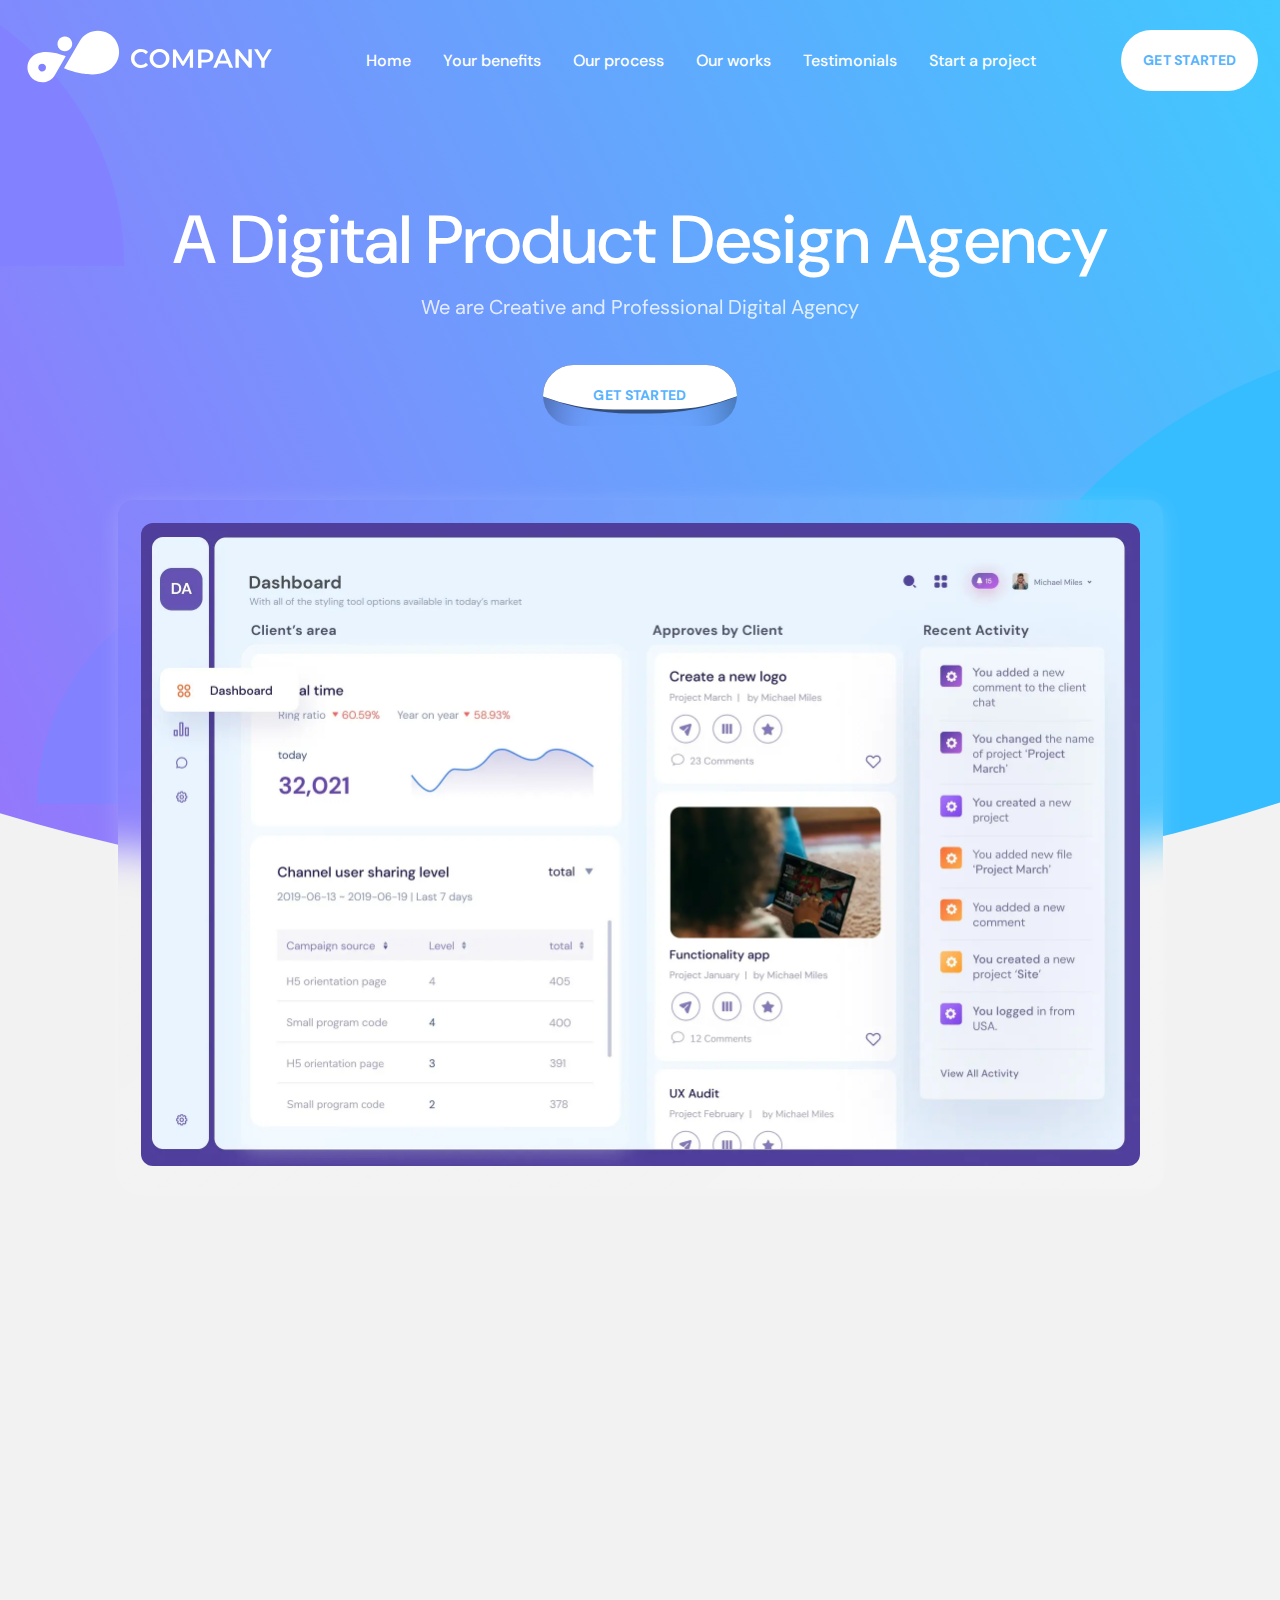
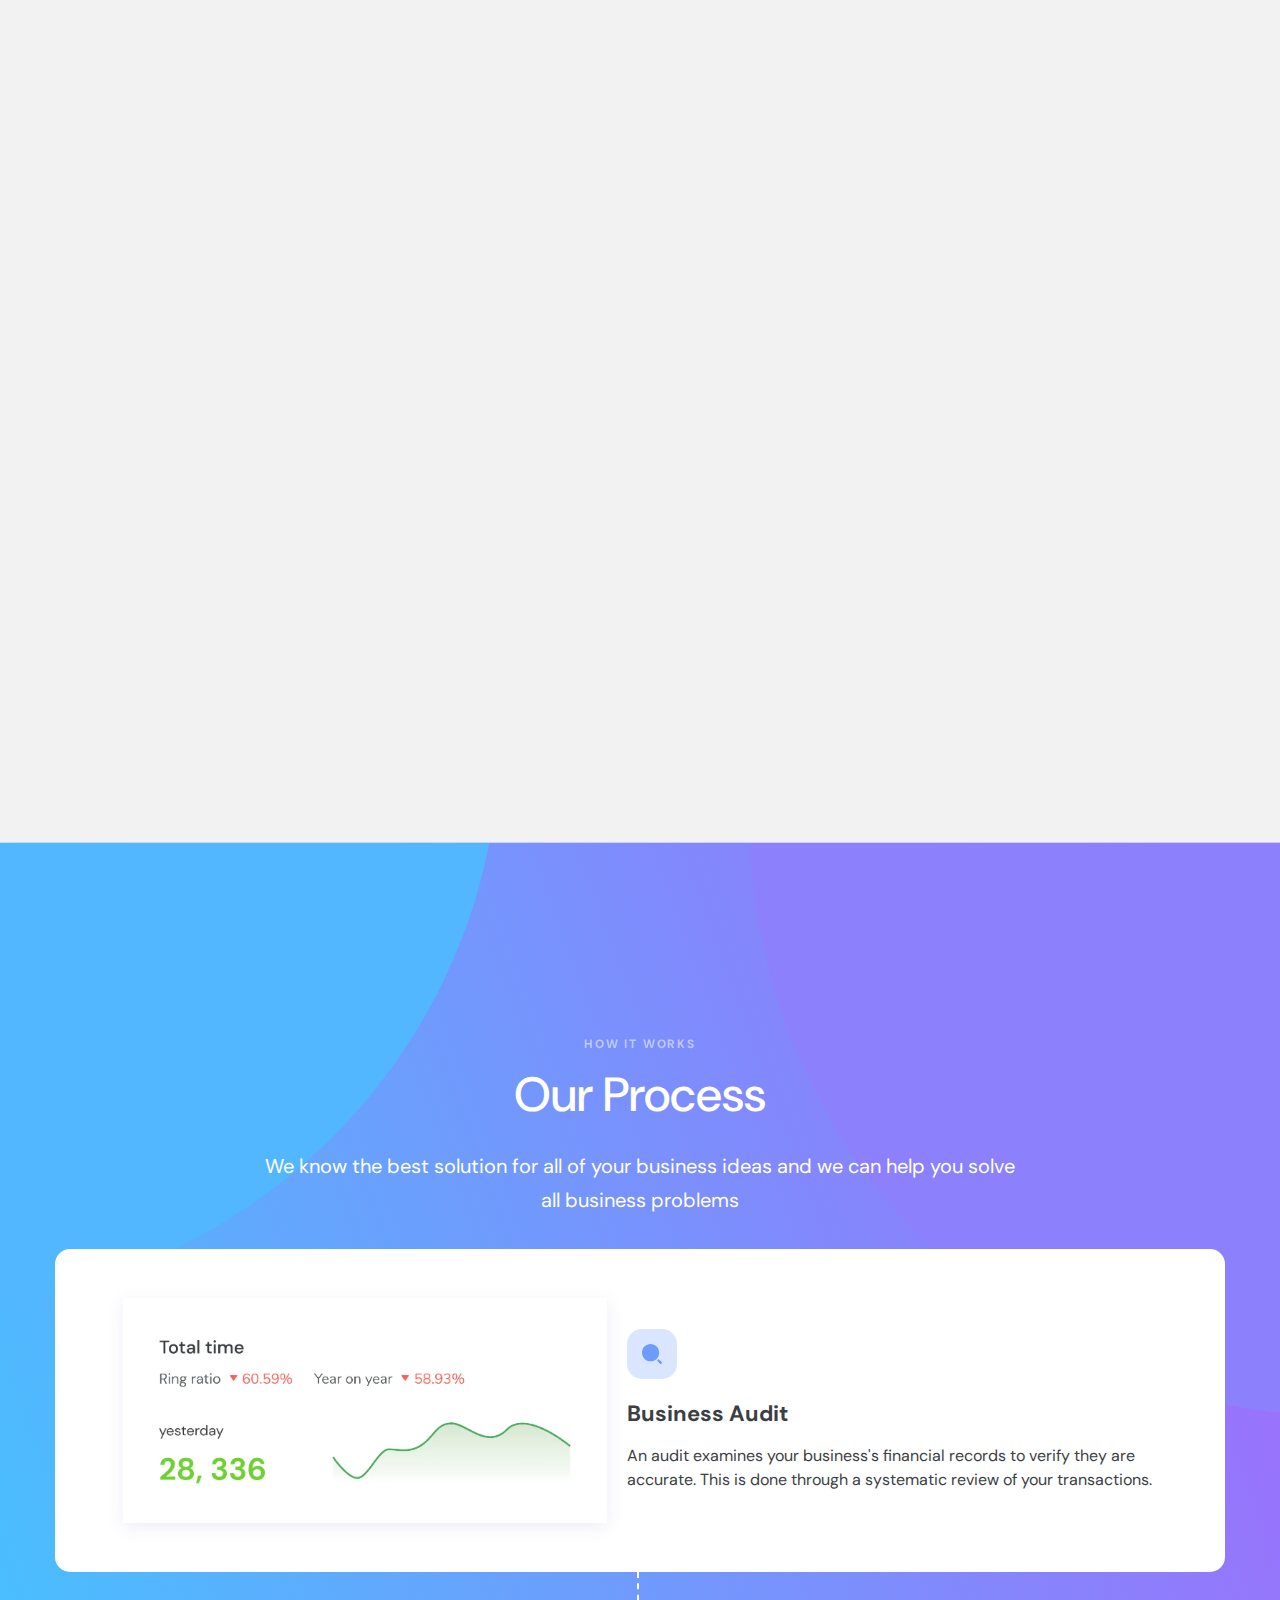
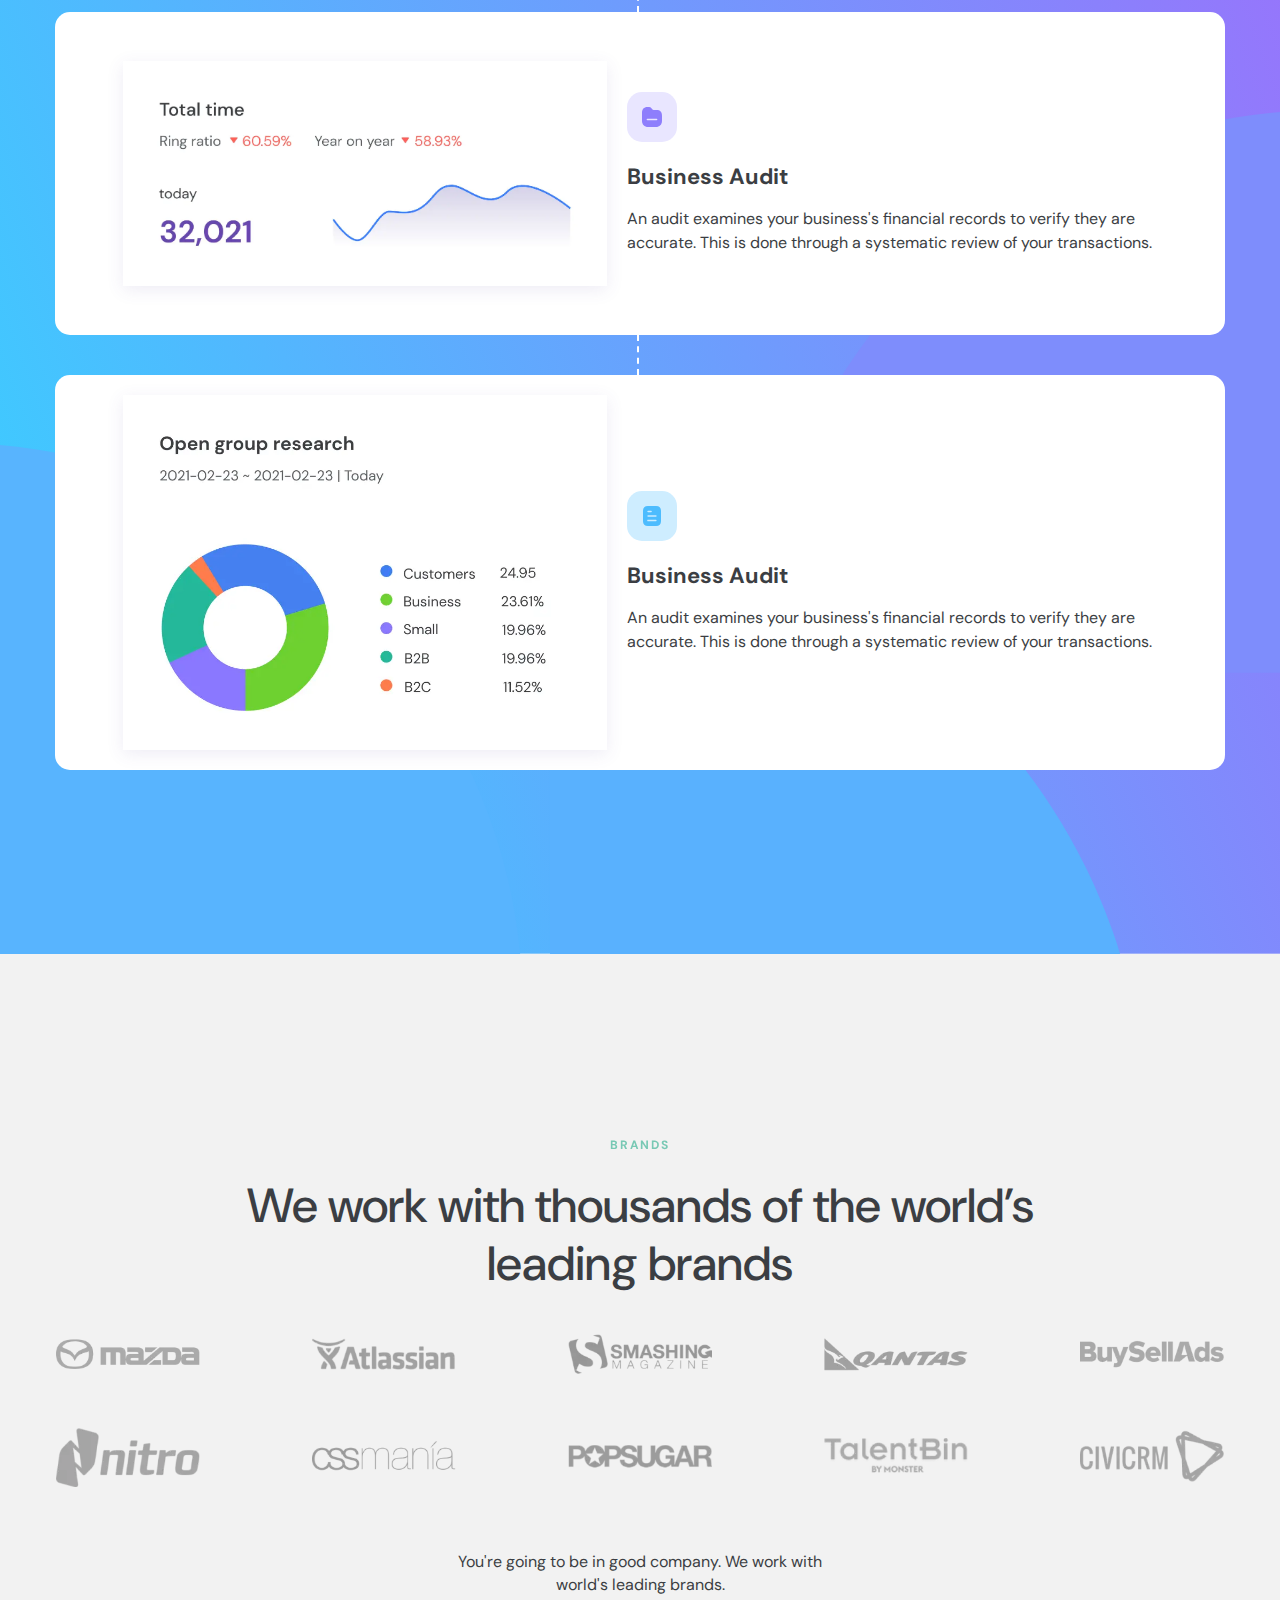
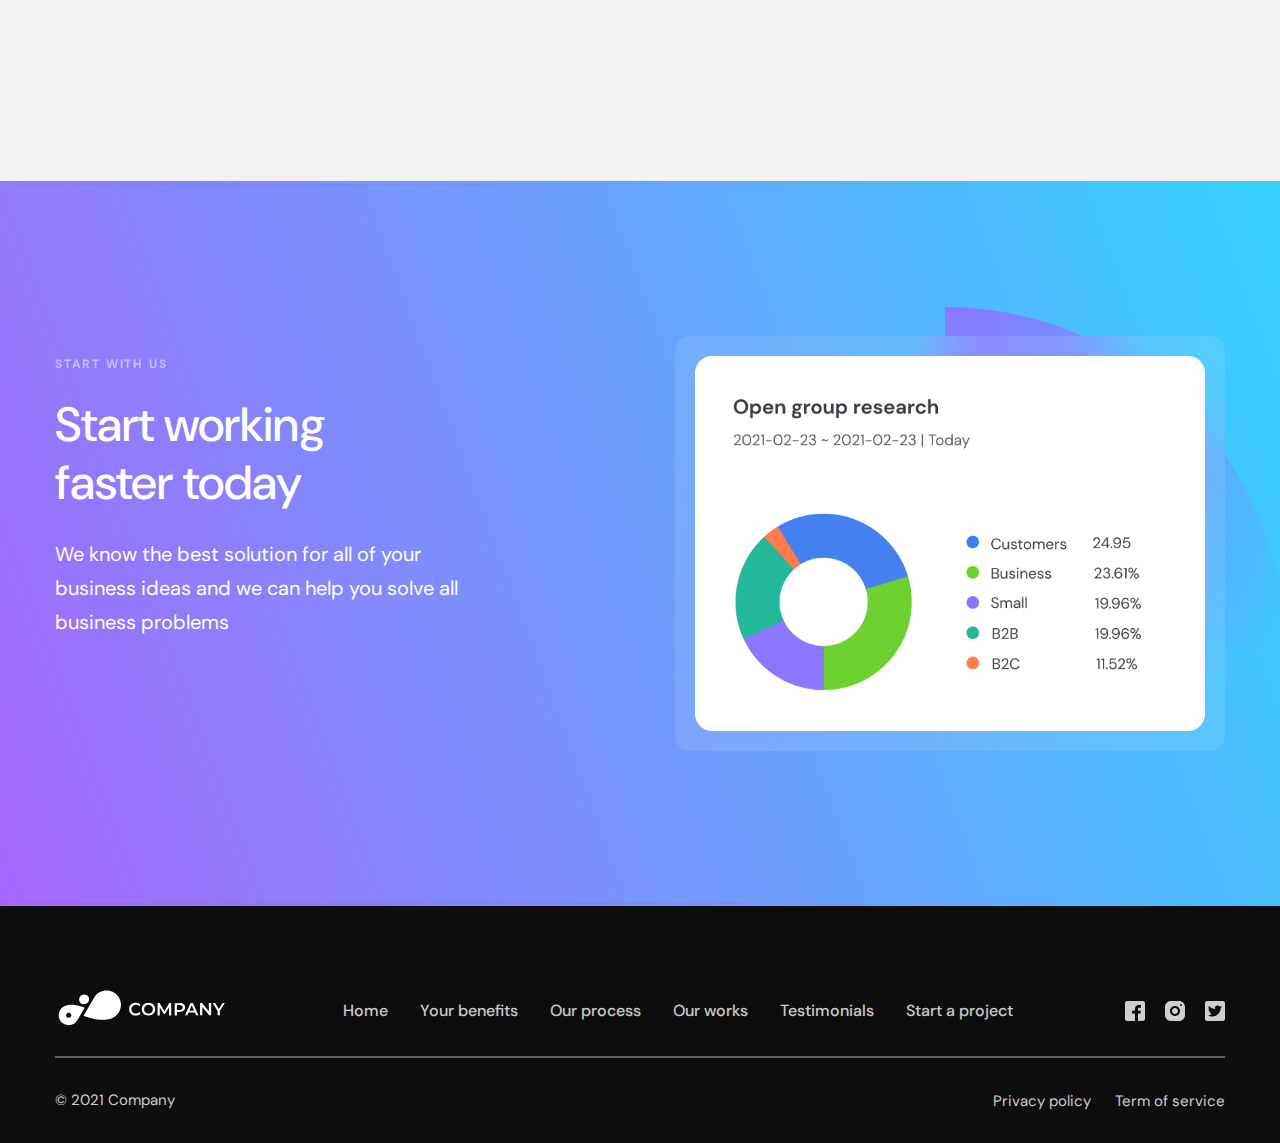
==== commit afb7b4bd: "23.07.22 15:42" ====
--- a/home.html
+++ b/home.html
@@ -1,20 +1,20 @@
 <!DOCTYPE html>
-<html lang="ru">
+<html lang="en">
 
 <head>
 	<title>Company</title>
-	<meta charset="UTF-8">
-	<meta name="format-detection" content="telephone=no">
+	<meta charset="UTF-8" />
+	<meta name="format-detection" content="telephone=no" />
 	<!-- <style>body{opacity: 0;}</style> -->
-	<link rel="stylesheet" href="css/style.min.css?_v=20220720232403">
-	<link rel="shortcut icon" href="favicon.ico">
+	<link rel="stylesheet" href="css/style.min.css?_v=20220723154023" />
+	<link rel="shortcut icon" href="favicon.ico" />
 	<!-- <meta name="robots" content="noindex, nofollow"> -->
-	<meta name="viewport" content="width=device-width, initial-scale=1.0">
+	<meta name="viewport" content="width=device-width, initial-scale=1.0" />
 </head>
 
 <body>
 	<div class="wrapper">
-		<header class="header">
+		<header class="header _anim-items _anim-no-hide">
 			<div class="header__container">
 				<a href="" class="header__logo"><img src="img/logo.svg" alt="logo" /></a>
 				<div class="header__menu menu">
@@ -48,19 +48,19 @@
 
 		<main class="page">
 			<section class="page_main main-page">
-				<div class="main-page__img">
+				<div class="main-page__img _anim-items _anim-no-hide">
 					<img src="img/main-block/background.svg" alt="background" />
 				</div>
 				<div class="main-page__container">
 					<div class="main-page__content">
 						<div class="main-page__body body-main">
-							<h1 class="body-main__title">
+							<h1 class="body-main__title _anim-items _anim-no-hide">
 								A Digital Product Design Agency
 							</h1>
-							<div class="body-main__subtitle">
+							<div class="body-main__subtitle _anim-items _anim-no-hide">
 								We are Creative and Professional Digital Agency
 							</div>
-							<a href="" class="body-main__button button-main">
+							<a href="" class="body-main__button button-main _anim-items _anim-no-hide">
 								<span class="button-main__text">Get started</span>
 								<span class="button-main__waves"></span>
 							</a>
@@ -70,7 +70,7 @@
 			</section>
 
 			<div class="page_dashboard dashboard-page">
-				<div class="dashboard-page__container">
+				<div class="dashboard-page__container _anim-items _anim-no-hide">
 					<div class="dashboard-page__content">
 						<div class="dashboard-page__blur">
 							<picture><source srcset="img/dashboard-block/image.webp" type="image/webp"><img src="img/dashboard-block/image.png" alt="dashboard_image" class="dashboard-page__img" /></picture>
@@ -81,8 +81,10 @@
 
 			<section class="page_helpwith helpwith-page">
 				<div class="helpwith-page__container">
-					<h2 class="helpwith-page__title">We are here to help you with</h2>
-					<div class="helpwith-page__items">
+					<h2 class="helpwith-page__title _anim-items _anim-no-hide">
+						We are here to help you with
+					</h2>
+					<div class="helpwith-page__items _anim-items _anim-no-hide">
 						<div class="helpwith-page__item item-help">
 							<div class="item-help__icon item-help__icon1">
 								<img src="img/helpwith-block/Chart.svg" alt="" class="item-help__img" />
@@ -155,19 +157,15 @@
 						</div>
 					</div>
 
-					<div class="helpwith-page__decor helpwith-page__decor1">
+					<div class="helpwith-page__decor helpwith-page__decor1 _anim-items _anim-no-hide">
 						<img src="img/helpwith-block/shape1.svg" alt="" />
 					</div>
 
-					<div class="helpwith-page__decor helpwith-page__decor2">
+					<div class="helpwith-page__decor helpwith-page__decor2 _anim-items _anim-no-hide">
 						<img src="img/helpwith-block/shape2.svg" alt="" />
 					</div>
 				</div>
 			</section>
-			<!-- 
-        <div class="back">
-          <picture><source srcset="img/process-block/1_1.webp" type="image/webp"><img src="img/process-block/1_1.jpg" alt="" /></picture>
-        </div> -->
 
 			<section class="page_process process-page">
 				<div class="process-page__background"></div>
@@ -360,8 +358,57 @@
 		</main>
 		<footer class="footer">
 			<div class="footer__container">
+				<div class="footer__top top-footer">
+					<a href="" class="footer-top__logo"><img src="img/logo.svg" alt="logo" /></a>
+					<nav class="footer-top__menu-body">
+						<ul class="footer-top__menu menu-footer">
+							<li class="menu-footer__item">
+								<a href="" class="menu-footer__link">Home</a>
+							</li>
+
+							<li class="menu-footer__item">
+								<a href="" class="menu-footer__link">Your benefits</a>
+							</li>
+
+							<li class="menu-footer__item">
+								<a href="" class="menu-footer__link">Our process</a>
+							</li>
+
+							<li class="menu-footer__item">
+								<a href="" class="menu-footer__link">Our works</a>
+							</li>
+
+							<li class="menu-footer__item">
+								<a href="" class="menu-footer__link">Testimonials</a>
+							</li>
+
+							<li class="menu-footer__item">
+								<a href="" class="menu-footer__link">Start a project</a>
+							</li>
+						</ul>
+					</nav>
+					<div class="footer-top__social">
+						<a href="" class="footer-top__iconlink">
+							<img src="img/icons/Facebook.svg" alt="" class="footer-top__iconimg" />
+						</a>
+						<a href="" class="footer-top__iconlink">
+							<img src="img/icons/Instagram.svg" alt="" class="footer-top__iconimg" />
+						</a>
+						<a href="" class="footer-top__iconlink">
+							<img src="img/icons/Twitter.svg" alt="" class="footer-top__iconimg" />
+						</a>
+					</div>
+				</div>
+				<div class="footer__bottom bottom-footer">
+					<div class="bottom-footer__name-company">© 2021 Company</div>
+					<div class="bottom-footer__policy">
+						<a href="" class="bottom-footer__link">Privacy policy</a>
+						<a href="" class="bottom-footer__link">Term of service</a>
+					</div>
+				</div>
 			</div>
 		</footer>
+
 	</div>
 	<!-- <div id="popup" aria-hidden="true" class="popup">
 	<div class="popup__wrapper">
@@ -373,7 +420,7 @@
 		</div>
 	</div>
 </div> -->
-	<script src="js/app.min.js?_v=20220720232403"></script>
+	<script src="js/app.min.js?_v=20220723154023"></script>
 </body>
 
 </html>--- a/css/style.min.css
+++ b/css/style.min.css
@@ -1 +1 @@
-@charset "UTF-8";@import url(https://fonts.googleapis.com/css?family=DM+Sans:regular,500,700&display=swap);*{padding:0;margin:0;border:0}*,:after,:before{-webkit-box-sizing:border-box;box-sizing:border-box}body,html{height:100%;min-width:320px}body{color:#3b3e43;line-height:1;font-family:"DM Sans";font-size:1rem;-ms-text-size-adjust:100%;-moz-text-size-adjust:100%;-webkit-text-size-adjust:100%;-webkit-font-smoothing:antialiased;-moz-osx-font-smoothing:grayscale}button,input,textarea{font-family:"DM Sans";font-size:inherit}button{cursor:pointer;color:inherit;background-color:inherit}a{color:inherit}a:link,a:visited{text-decoration:none}a:hover{text-decoration:none}ul li{list-style:none}img{vertical-align:top}h1,h2,h3,h4,h5,h6{font-weight:inherit;font-size:inherit}.lock body{overflow:hidden;-ms-touch-action:none;touch-action:none;-ms-scroll-chaining:none;overscroll-behavior:none}.wrapper{min-height:100%;display:-webkit-box;display:-ms-flexbox;display:flex;-webkit-box-orient:vertical;-webkit-box-direction:normal;-ms-flex-direction:column;flex-direction:column;overflow:hidden;background-color:#f2f2f2}.wrapper>main{-webkit-box-flex:1;-ms-flex:1 1 auto;flex:1 1 auto}.wrapper>*{min-width:0}[class*=__container]{max-width:73.125rem;-webkit-box-sizing:content-box;box-sizing:content-box;margin:0 auto;padding:0 .9375rem}[class*=-ibg]{position:relative}[class*=-ibg] img{position:absolute;width:100%;height:100%;top:0;left:0;-o-object-fit:cover;object-fit:cover}[class*=-ibg_contain] img{-o-object-fit:contain;object-fit:contain}.header{position:absolute;z-index:10;width:100%;top:0;left:0}@supports (padding-top:clamp(1.25rem ,1.0227272727rem + 1.1363636364vw ,1.875rem)){.header{padding-top:clamp(1.25rem ,1.0227272727rem + 1.1363636364vw ,1.875rem)}}@supports not (padding-top:clamp(1.25rem ,1.0227272727rem + 1.1363636364vw ,1.875rem)){.header{padding-top:calc(1.25rem + .625 * (100vw - 20rem)/ 55)}}@supports (padding-bottom:clamp(1.25rem ,1.0227272727rem + 1.1363636364vw ,1.875rem)){.header{padding-bottom:clamp(1.25rem ,1.0227272727rem + 1.1363636364vw ,1.875rem)}}@supports not (padding-bottom:clamp(1.25rem ,1.0227272727rem + 1.1363636364vw ,1.875rem)){.header{padding-bottom:calc(1.25rem + .625 * (100vw - 20rem)/ 55)}}.header__container{max-width:1920px;display:-webkit-box;display:-ms-flexbox;display:flex;-webkit-box-pack:justify;-ms-flex-pack:justify;justify-content:space-between;-webkit-box-align:center;-ms-flex-align:center;align-items:center}@supports (gap:clamp(0.625rem ,0.3977272727rem + 1.1363636364vw ,1.25rem)){.header__container{gap:clamp(.625rem ,.3977272727rem + 1.1363636364vw ,1.25rem)}}@supports not (gap:clamp(0.625rem ,0.3977272727rem + 1.1363636364vw ,1.25rem)){.header__container{gap:calc(.625rem + .625 * (100vw - 20rem)/ 55)}}@supports (padding-left:clamp(0.9375rem ,-3.45rem + 6vw ,3.75rem)){.header__container{padding-left:clamp(.9375rem ,-3.45rem + 6vw ,3.75rem)}}@supports not (padding-left:clamp(0.9375rem ,-3.45rem + 6vw ,3.75rem)){.header__container{padding-left:calc(.9375rem + 2.8125 * (100vw - 73.125rem)/ 46.875)}}@supports (padding-right:clamp(0.9375rem ,-3.45rem + 6vw ,3.75rem)){.header__container{padding-right:clamp(.9375rem ,-3.45rem + 6vw ,3.75rem)}}@supports not (padding-right:clamp(0.9375rem ,-3.45rem + 6vw ,3.75rem)){.header__container{padding-right:calc(.9375rem + 2.8125 * (100vw - 73.125rem)/ 46.875)}}.header__logo{position:relative;z-index:2}@supports (height:clamp(2.5rem ,-0.0072726481rem + 5.2236207154vw ,3.8125rem)){.header__logo{height:clamp(2.5rem ,-.0072726481rem + 5.2236207154vw ,3.8125rem)}}@supports not (height:clamp(2.5rem ,-0.0072726481rem + 5.2236207154vw ,3.8125rem)){.header__logo{height:calc(2.5rem + 1.3125 * (100vw - 47.99875rem)/ 25.12625)}}.header__logo img{height:100%}.header__button{position:relative;z-index:2;background:#fff;border-radius:3.75rem;padding:1.25rem 3.125rem;font-weight:700;font-size:.875rem;line-height:148%;letter-spacing:.02em;text-transform:uppercase;color:#57b3fe;-webkit-transition:background-color .5s ease 0s;-o-transition:background-color .5s ease 0s;transition:background-color .5s ease 0s}@supports (padding-left:clamp(0.0000000625rem ,-2.0833332292rem + 4.340277691vw ,3.125rem)){.header__button{padding-left:clamp(.0000000625rem ,-2.0833332292rem + 4.340277691vw ,3.125rem)}}@supports not (padding-left:clamp(0.0000000625rem ,-2.0833332292rem + 4.340277691vw ,3.125rem)){.header__button{padding-left:calc(.0000000625rem + 3.1249999375 * (100vw - 48rem)/ 72)}}@supports (padding-right:clamp(0.0000000625rem ,-2.0833332292rem + 4.340277691vw ,3.125rem)){.header__button{padding-right:clamp(.0000000625rem ,-2.0833332292rem + 4.340277691vw ,3.125rem)}}@supports not (padding-right:clamp(0.0000000625rem ,-2.0833332292rem + 4.340277691vw ,3.125rem)){.header__button{padding-right:calc(.0000000625rem + 3.1249999375 * (100vw - 48rem)/ 72)}}.header__button:hover{background-color:#f1f1f1}.menu__list{display:-webkit-box;display:-ms-flexbox;display:flex;-webkit-box-align:center;-ms-flex-align:center;align-items:center;-ms-flex-wrap:wrap;flex-wrap:wrap;row-gap:.3125rem}@supports ((-moz-column-gap:clamp(0.4375rem ,-2.5475746269rem + 6.2189054726vw ,2rem)) or (column-gap:clamp(0.4375rem ,-2.5475746269rem + 6.2189054726vw ,2rem))){.menu__list{-webkit-column-gap:clamp(.4375rem ,-2.5475746269rem + 6.2189054726vw ,2rem);-moz-column-gap:clamp(.4375rem ,-2.5475746269rem + 6.2189054726vw ,2rem);column-gap:clamp(.4375rem ,-2.5475746269rem + 6.2189054726vw ,2rem)}}@supports not ((-moz-column-gap:clamp(0.4375rem ,-2.5475746269rem + 6.2189054726vw ,2rem)) or (column-gap:clamp(0.4375rem ,-2.5475746269rem + 6.2189054726vw ,2rem))){.menu__list{-webkit-column-gap:calc(.4375rem + 1.5625 * (100vw - 48rem)/ 25.125);-moz-column-gap:calc(.4375rem + 1.5625 * (100vw - 48rem)/ 25.125);column-gap:calc(.4375rem + 1.5625 * (100vw - 48rem)/ 25.125)}}.menu__link{position:relative;font-weight:500;line-height:1;color:#fff}@supports (font-size:clamp(0.875rem ,0.6362121287rem + 0.4974876872vw ,1rem)){.menu__link{font-size:clamp(.875rem ,.6362121287rem + .4974876872vw ,1rem)}}@supports not (font-size:clamp(0.875rem ,0.6362121287rem + 0.4974876872vw ,1rem)){.menu__link{font-size:calc(.875rem + .125 * (100vw - 47.99875rem)/ 25.12625)}}.menu__link:hover::after{width:100%}.menu__link::after{position:absolute;top:100%;left:0;display:block;content:"";height:2px;width:0%;background-color:#fff;-webkit-transition:width .3s ease 0s;-o-transition:width .3s ease 0s;transition:width .3s ease 0s}.icon-menu{display:none}.main-page__img{position:absolute;width:100%;height:100%;min-height:50rem;max-height:84.125rem}.main-page__img img{-o-object-fit:cover;object-fit:cover;width:100%;height:100%;-o-object-position:bottom;object-position:bottom}.main-page__container{position:relative;max-height:84.125rem;min-height:50rem;height:100vh}.main-page__content{position:relative}.main-page__body{height:100%;display:-webkit-box;display:-ms-flexbox;display:flex;-webkit-box-orient:vertical;-webkit-box-direction:normal;-ms-flex-direction:column;flex-direction:column;-webkit-box-align:center;-ms-flex-align:center;align-items:center}@supports (padding-top:clamp(6.25rem ,3.9772727273rem + 11.3636363636vw ,12.5rem)){.main-page__body{padding-top:clamp(6.25rem ,3.9772727273rem + 11.3636363636vw ,12.5rem)}}@supports not (padding-top:clamp(6.25rem ,3.9772727273rem + 11.3636363636vw ,12.5rem)){.main-page__body{padding-top:calc(6.25rem + 6.25 * (100vw - 20rem)/ 55)}}.body-main__title{font-weight:500;line-height:120%;color:#fff;text-align:center;margin-bottom:.5rem}@supports (font-size:clamp(2.5rem ,1.8636363636rem + 3.1818181818vw ,4.25rem)){.body-main__title{font-size:clamp(2.5rem ,1.8636363636rem + 3.1818181818vw ,4.25rem)}}@supports not (font-size:clamp(2.5rem ,1.8636363636rem + 3.1818181818vw ,4.25rem)){.body-main__title{font-size:calc(2.5rem + 1.75 * (100vw - 20rem)/ 55)}}.body-main__subtitle{font-size:1.25rem;line-height:1.7;text-align:center;color:#fff;opacity:.8;margin-bottom:2.5625rem}.body-main__button{position:relative;z-index:3;display:-webkit-box;display:-ms-flexbox;display:flex;-webkit-box-pack:center;-ms-flex-pack:center;justify-content:center;-webkit-box-align:center;-ms-flex-align:center;align-items:center;width:12.125rem;height:3.8125rem;background:#fff;border-radius:3.75rem;overflow:hidden;-webkit-transition:all .8s ease 0s;-o-transition:all .8s ease 0s;transition:all .8s ease 0s}.body-main__button:hover .button-main__waves{top:-60px}.body-main__button:hover .button-main__text{color:#fff}.button-main__text{font-weight:700;font-size:.875rem;line-height:148%;letter-spacing:.02em;text-transform:uppercase;color:#57b3fe;position:relative;z-index:1;-webkit-transition:color .3s ease .2s;-o-transition:color .3s ease .2s;transition:color .3s ease .2s}.button-main__waves{position:absolute;top:0;left:0;width:12.125rem;height:12.125rem;background-color:#57b3fe;-webkit-box-shadow:inset 0 0 50px rgba(0,0,0,.5);box-shadow:inset 0 0 50px rgba(0,0,0,.5);-webkit-transition:all .3s;-o-transition:all .3s;transition:all .3s}.button-main__waves::after,.button-main__waves::before{content:"";position:absolute;top:0;left:50%;width:250%;height:250%;-webkit-transform:translate(-50%,-90%) rotate(0);-ms-transform:translate(-50%,-90%) rotate(0);transform:translate(-50%,-90%) rotate(0)}.button-main__waves::before{background-color:rgba(0,0,0,.5);border-radius:48%;-webkit-animation:waves 5s infinite linear;animation:waves 5s infinite linear}.button-main__waves::after{background-color:rgba(0,0,0,.5);background-color:#fff;border-radius:44%;-webkit-animation:waves 10s infinite linear;animation:waves 10s infinite linear;width:230%;height:230%}@-webkit-keyframes waves{0%{-webkit-transform:translate(-50%,-90%) rotate(0);transform:translate(-50%,-90%) rotate(0)}100%{-webkit-transform:translate(-50%,-90%) rotate(360deg);transform:translate(-50%,-90%) rotate(360deg)}}@keyframes waves{0%{-webkit-transform:translate(-50%,-90%) rotate(0);transform:translate(-50%,-90%) rotate(0)}100%{-webkit-transform:translate(-50%,-90%) rotate(360deg);transform:translate(-50%,-90%) rotate(360deg)}}@supports (margin-top:clamp(-25rem ,9.0909091761rem + -45.4545455682vw ,0.0000000625rem)){.dashboard-page{margin-top:clamp(-25rem ,9.0909091761rem + -45.4545455682vw ,.0000000625rem)}}@supports not (margin-top:clamp(-25rem ,9.0909091761rem + -45.4545455682vw ,0.0000000625rem)){.dashboard-page{margin-top:calc(.0000000625rem + -25.0000000625 * (100vw - 20rem)/ 55)}}.dashboard-page__container{position:relative;z-index:5}.dashboard-page__content{width:89.31%;padding:1.4375rem;margin:0 auto;background:-o-linear-gradient(308.49deg,rgba(255,255,255,0) .96%,rgba(255,255,255,.19) 99.4%);background:linear-gradient(141.51deg,rgba(255,255,255,0) .96%,rgba(255,255,255,.19) 99.4%);-webkit-box-shadow:0 4px 24px -1px rgba(255,255,255,.2);box-shadow:0 4px 24px -1px rgba(255,255,255,.2);-webkit-backdrop-filter:blur(21px);backdrop-filter:blur(21px);border-radius:.9375rem}.dashboard-page__img{width:100%;border-radius:.75rem}.helpwith-page{position:relative;z-index:2}@supports (margin-top:clamp(1.5625rem ,-2.0511363636rem + 18.0681818182vw ,11.5rem)){.helpwith-page{margin-top:clamp(1.5625rem ,-2.0511363636rem + 18.0681818182vw ,11.5rem)}}@supports not (margin-top:clamp(1.5625rem ,-2.0511363636rem + 18.0681818182vw ,11.5rem)){.helpwith-page{margin-top:calc(1.5625rem + 9.9375 * (100vw - 20rem)/ 55)}}@supports (padding-top:clamp(1.875rem ,1.6022727273rem + 1.3636363636vw ,2.625rem)){.helpwith-page__container{padding-top:clamp(1.875rem ,1.6022727273rem + 1.3636363636vw ,2.625rem)}}@supports not (padding-top:clamp(1.875rem ,1.6022727273rem + 1.3636363636vw ,2.625rem)){.helpwith-page__container{padding-top:calc(1.875rem + .75 * (100vw - 20rem)/ 55)}}.helpwith-page__title{font-weight:500;line-height:122%;max-width:33rem}@supports (font-size:clamp(1.875rem ,1.4659090909rem + 2.0454545455vw ,3rem)){.helpwith-page__title{font-size:clamp(1.875rem ,1.4659090909rem + 2.0454545455vw ,3rem)}}@supports not (font-size:clamp(1.875rem ,1.4659090909rem + 2.0454545455vw ,3rem)){.helpwith-page__title{font-size:calc(1.875rem + 1.125 * (100vw - 20rem)/ 55)}}@supports (margin-bottom:clamp(1.875rem ,1.8295454545rem + 0.2272727273vw ,2rem)){.helpwith-page__title{margin-bottom:clamp(1.875rem ,1.8295454545rem + .2272727273vw ,2rem)}}@supports not (margin-bottom:clamp(1.875rem ,1.8295454545rem + 0.2272727273vw ,2rem)){.helpwith-page__title{margin-bottom:calc(1.875rem + .125 * (100vw - 20rem)/ 55)}}.helpwith-page__items{display:-ms-grid;display:grid;-ms-grid-columns:(1fr)[3];grid-template-columns:repeat(3,1fr);-ms-grid-rows:(1fr)[2];grid-template-rows:repeat(2,1fr);grid-auto-flow:column;row-gap:1.5625rem}@supports ((-moz-column-gap:clamp(0.625rem ,0.1704545455rem + 2.2727272727vw ,1.875rem)) or (column-gap:clamp(0.625rem ,0.1704545455rem + 2.2727272727vw ,1.875rem))){.helpwith-page__items{-webkit-column-gap:clamp(.625rem ,.1704545455rem + 2.2727272727vw ,1.875rem);-moz-column-gap:clamp(.625rem ,.1704545455rem + 2.2727272727vw ,1.875rem);column-gap:clamp(.625rem ,.1704545455rem + 2.2727272727vw ,1.875rem)}}@supports not ((-moz-column-gap:clamp(0.625rem ,0.1704545455rem + 2.2727272727vw ,1.875rem)) or (column-gap:clamp(0.625rem ,0.1704545455rem + 2.2727272727vw ,1.875rem))){.helpwith-page__items{-webkit-column-gap:calc(.625rem + 1.25 * (100vw - 20rem)/ 55);-moz-column-gap:calc(.625rem + 1.25 * (100vw - 20rem)/ 55);column-gap:calc(.625rem + 1.25 * (100vw - 20rem)/ 55)}}@supports (row-gap:clamp(0.625rem ,0.2840909091rem + 1.7045454545vw ,1.5625rem)){.helpwith-page__items{row-gap:clamp(.625rem ,.2840909091rem + 1.7045454545vw ,1.5625rem)}}@supports not (row-gap:clamp(0.625rem ,0.2840909091rem + 1.7045454545vw ,1.5625rem)){.helpwith-page__items{row-gap:calc(.625rem + .9375 * (100vw - 20rem)/ 55)}}.helpwith-page__item{display:-webkit-box;display:-ms-flexbox;display:flex;-webkit-box-orient:vertical;-webkit-box-direction:normal;-ms-flex-direction:column;flex-direction:column;background-color:#fff;-webkit-box-shadow:0 1.25rem 3.125rem rgba(59,62,67,.05);box-shadow:0 1.25rem 3.125rem rgba(59,62,67,.05);border-radius:.9375rem}@supports (padding-top:clamp(1.25rem ,0.5681818182rem + 3.4090909091vw ,3.125rem)){.helpwith-page__item{padding-top:clamp(1.25rem ,.5681818182rem + 3.4090909091vw ,3.125rem)}}@supports not (padding-top:clamp(1.25rem ,0.5681818182rem + 3.4090909091vw ,3.125rem)){.helpwith-page__item{padding-top:calc(1.25rem + 1.875 * (100vw - 20rem)/ 55)}}@supports (padding-right:clamp(1.25rem ,1.1363636364rem + 0.5681818182vw ,1.5625rem)){.helpwith-page__item{padding-right:clamp(1.25rem ,1.1363636364rem + .5681818182vw ,1.5625rem)}}@supports not (padding-right:clamp(1.25rem ,1.1363636364rem + 0.5681818182vw ,1.5625rem)){.helpwith-page__item{padding-right:calc(1.25rem + .3125 * (100vw - 20rem)/ 55)}}@supports (padding-bottom:clamp(1.25rem ,0.5681818182rem + 3.4090909091vw ,3.125rem)){.helpwith-page__item{padding-bottom:clamp(1.25rem ,.5681818182rem + 3.4090909091vw ,3.125rem)}}@supports not (padding-bottom:clamp(1.25rem ,0.5681818182rem + 3.4090909091vw ,3.125rem)){.helpwith-page__item{padding-bottom:calc(1.25rem + 1.875 * (100vw - 20rem)/ 55)}}@supports (padding-left:clamp(1.25rem ,0.7727272727rem + 2.3863636364vw ,2.5625rem)){.helpwith-page__item{padding-left:clamp(1.25rem ,.7727272727rem + 2.3863636364vw ,2.5625rem)}}@supports not (padding-left:clamp(1.25rem ,0.7727272727rem + 2.3863636364vw ,2.5625rem)){.helpwith-page__item{padding-left:calc(1.25rem + 1.3125 * (100vw - 20rem)/ 55)}}.helpwith-page__decor{position:absolute;z-index:-1}.helpwith-page__decor1{top:0;left:100%;-webkit-transform:translate(-100%,0);-ms-transform:translate(-100%,0);transform:translate(-100%,0)}.helpwith-page__decor2{bottom:0;left:0;-webkit-transform:translate(-19.2307692308%,0);-ms-transform:translate(-19.2307692308%,0);transform:translate(-19.2307692308%,0)}.item-help__icon{width:3.125rem;height:3.125rem;border-radius:.9375rem;display:-webkit-box;display:-ms-flexbox;display:flex;-webkit-box-pack:center;-ms-flex-pack:center;justify-content:center;-webkit-box-align:center;-ms-flex-align:center;align-items:center}@supports (margin-bottom:clamp(0.9375rem ,0.8238636364rem + 0.5681818182vw ,1.25rem)){.item-help__icon{margin-bottom:clamp(.9375rem ,.8238636364rem + .5681818182vw ,1.25rem)}}@supports not (margin-bottom:clamp(0.9375rem ,0.8238636364rem + 0.5681818182vw ,1.25rem)){.item-help__icon{margin-bottom:calc(.9375rem + .3125 * (100vw - 20rem)/ 55)}}.item-help__title{font-weight:700;font-size:1.375rem;line-height:1.3636363636}@supports (margin-bottom:clamp(0.625rem ,0.5113636364rem + 0.5681818182vw ,0.9375rem)){.item-help__title{margin-bottom:clamp(.625rem ,.5113636364rem + .5681818182vw ,.9375rem)}}@supports not (margin-bottom:clamp(0.625rem ,0.5113636364rem + 0.5681818182vw ,0.9375rem)){.item-help__title{margin-bottom:calc(.625rem + .3125 * (100vw - 20rem)/ 55)}}.item-help__subtitle{line-height:1.5;color:#595e64}.item-help__subtitle span{font-weight:700}.item-help__icon1{background-color:#ffe7db}.item-help__icon2{background-color:#e7f2ef}.item-help__icon3{background-color:#faf3d8}.item-help__icon4{background-color:#c0f2ef}.item-help__icon5{background-color:#ede7f2}.item-help__icon6{background-color:#d8f0fa}.back{background:-o-linear-gradient(200.22deg,#35d3ff -.64%,#a963fb 103.6%);background:linear-gradient(249.78deg,#35d3ff -.64%,#a963fb 103.6%);-webkit-transform:rotate(-180deg);-ms-transform:rotate(-180deg);transform:rotate(-180deg);width:100%;height:700px}.process-page{position:relative}@supports (margin-top:clamp(3.125rem ,0.0795454545rem + 15.2272727273vw ,11.5rem)){.process-page{margin-top:clamp(3.125rem ,.0795454545rem + 15.2272727273vw ,11.5rem)}}@supports not (margin-top:clamp(3.125rem ,0.0795454545rem + 15.2272727273vw ,11.5rem)){.process-page{margin-top:calc(3.125rem + 8.375 * (100vw - 20rem)/ 55)}}.process-page__background{position:absolute;background:-o-linear-gradient(200.22deg,#35d3ff -.64%,#a963fb 103.6%);background:linear-gradient(249.78deg,#35d3ff -.64%,#a963fb 103.6%);-webkit-transform:rotate(-180deg);-ms-transform:rotate(-180deg);transform:rotate(-180deg);width:100%;height:100%}.process-page__container{display:-webkit-box;display:-ms-flexbox;display:flex;-webkit-box-orient:vertical;-webkit-box-direction:normal;-ms-flex-direction:column;flex-direction:column;-webkit-box-align:center;-ms-flex-align:center;align-items:center}@supports (padding-top:clamp(3.125rem ,-0.1477272727rem + 16.3636363636vw ,12.125rem)){.process-page__container{padding-top:clamp(3.125rem ,-.1477272727rem + 16.3636363636vw ,12.125rem)}}@supports not (padding-top:clamp(3.125rem ,-0.1477272727rem + 16.3636363636vw ,12.125rem)){.process-page__container{padding-top:calc(3.125rem + 9 * (100vw - 20rem)/ 55)}}@supports (padding-bottom:clamp(3.125rem ,0.0795454545rem + 15.2272727273vw ,11.5rem)){.process-page__container{padding-bottom:clamp(3.125rem ,.0795454545rem + 15.2272727273vw ,11.5rem)}}@supports not (padding-bottom:clamp(3.125rem ,0.0795454545rem + 15.2272727273vw ,11.5rem)){.process-page__container{padding-bottom:calc(3.125rem + 8.375 * (100vw - 20rem)/ 55)}}.process-page__body{display:-webkit-box;display:-ms-flexbox;display:flex;-webkit-box-orient:vertical;-webkit-box-direction:normal;-ms-flex-direction:column;flex-direction:column;-webkit-box-align:center;-ms-flex-align:center;align-items:center;position:relative;z-index:3}@supports (margin-bottom:clamp(1.25rem ,0.9772727273rem + 1.3636363636vw ,2rem)){.process-page__body{margin-bottom:clamp(1.25rem ,.9772727273rem + 1.3636363636vw ,2rem)}}@supports not (margin-bottom:clamp(1.25rem ,0.9772727273rem + 1.3636363636vw ,2rem)){.process-page__body{margin-bottom:calc(1.25rem + .75 * (100vw - 20rem)/ 55)}}.process-page__pretitle{font-weight:700;font-size:.75rem;line-height:122%;text-align:center;letter-spacing:.15em;text-transform:uppercase;color:#fff;opacity:.5}@supports (margin-bottom:clamp(0.625rem ,0.5340909091rem + 0.4545454545vw ,0.875rem)){.process-page__pretitle{margin-bottom:clamp(.625rem ,.5340909091rem + .4545454545vw ,.875rem)}}@supports not (margin-bottom:clamp(0.625rem ,0.5340909091rem + 0.4545454545vw ,0.875rem)){.process-page__pretitle{margin-bottom:calc(.625rem + .25 * (100vw - 20rem)/ 55)}}.process-page__title{font-weight:500;line-height:122%;text-align:center;color:#fff}@supports (font-size:clamp(1.875rem ,1.4659090909rem + 2.0454545455vw ,3rem)){.process-page__title{font-size:clamp(1.875rem ,1.4659090909rem + 2.0454545455vw ,3rem)}}@supports not (font-size:clamp(1.875rem ,1.4659090909rem + 2.0454545455vw ,3rem)){.process-page__title{font-size:calc(1.875rem + 1.125 * (100vw - 20rem)/ 55)}}@supports (margin-bottom:clamp(0.9375rem ,0.7329545455rem + 1.0227272727vw ,1.5rem)){.process-page__title{margin-bottom:clamp(.9375rem ,.7329545455rem + 1.0227272727vw ,1.5rem)}}@supports not (margin-bottom:clamp(0.9375rem ,0.7329545455rem + 1.0227272727vw ,1.5rem)){.process-page__title{margin-bottom:calc(.9375rem + .5625 * (100vw - 20rem)/ 55)}}.process-page__subtitle{font-size:1.25rem;line-height:1.7;text-align:center;max-width:46.875rem;color:#fff}@supports (font-size:clamp(0.9375rem ,0.8238636364rem + 0.5681818182vw ,1.25rem)){.process-page__subtitle{font-size:clamp(.9375rem ,.8238636364rem + .5681818182vw ,1.25rem)}}@supports not (font-size:clamp(0.9375rem ,0.8238636364rem + 0.5681818182vw ,1.25rem)){.process-page__subtitle{font-size:calc(.9375rem + .3125 * (100vw - 20rem)/ 55)}}.process-page__items{display:-webkit-box;display:-ms-flexbox;display:flex;-webkit-box-orient:vertical;-webkit-box-direction:normal;-ms-flex-direction:column;flex-direction:column}@supports (gap:clamp(1.25rem ,0.7954545455rem + 2.2727272727vw ,2.5rem)){.process-page__items{gap:clamp(1.25rem ,.7954545455rem + 2.2727272727vw ,2.5rem)}}@supports not (gap:clamp(1.25rem ,0.7954545455rem + 2.2727272727vw ,2.5rem)){.process-page__items{gap:calc(1.25rem + 1.25 * (100vw - 20rem)/ 55)}}.process-page__item{position:relative;width:100%;background-color:#fff;border-radius:.9375rem;display:-webkit-box;display:-ms-flexbox;display:flex;-ms-flex-wrap:wrap;flex-wrap:wrap;-webkit-box-align:center;-ms-flex-align:center;align-items:center}@supports (padding-right:clamp(1.25rem ,0.1590909091rem + 5.4545454545vw ,4.25rem)){.process-page__item{padding-right:clamp(1.25rem ,.1590909091rem + 5.4545454545vw ,4.25rem)}}@supports not (padding-right:clamp(1.25rem ,0.1590909091rem + 5.4545454545vw ,4.25rem)){.process-page__item{padding-right:calc(1.25rem + 3 * (100vw - 20rem)/ 55)}}@supports (padding-left:clamp(1.25rem ,0.1590909091rem + 5.4545454545vw ,4.25rem)){.process-page__item{padding-left:clamp(1.25rem ,.1590909091rem + 5.4545454545vw ,4.25rem)}}@supports not (padding-left:clamp(1.25rem ,0.1590909091rem + 5.4545454545vw ,4.25rem)){.process-page__item{padding-left:calc(1.25rem + 3 * (100vw - 20rem)/ 55)}}.process-page__item:not(:last-child)::after{position:absolute;display:block;left:0;bottom:0;-webkit-transform:translate(0,100%);-ms-transform:translate(0,100%);transform:translate(0,100%);content:"";width:calc(50% - 1px);border-right:2px dashed #fff}@supports (height:clamp(1.25rem ,0.7954545455rem + 2.2727272727vw ,2.5rem)){.process-page__item:not(:last-child)::after{height:clamp(1.25rem ,.7954545455rem + 2.2727272727vw ,2.5rem)}}@supports not (height:clamp(1.25rem ,0.7954545455rem + 2.2727272727vw ,2.5rem)){.process-page__item:not(:last-child)::after{height:calc(1.25rem + 1.25 * (100vw - 20rem)/ 55)}}.process-page__decor{position:absolute}.process-page__decor1{top:0;left:0}.process-page__decor2{top:0;right:0}.process-page__decor3{top:50.57%;right:0}.process-page__decor4{left:42.92%;bottom:0}.process-page__decor5{bottom:0;left:0}.item-process{position:relative;z-index:2}.item-process__imgs{position:relative;-webkit-box-flex:1;-ms-flex:1 0 48.72%;flex:1 0 48.72%;padding-right:1.25rem;margin:1.25rem 0}.item-process__img1{-webkit-box-shadow:0 3.63371px 16.3517px rgba(87,71,157,.1);box-shadow:0 3.63371px 16.3517px rgba(87,71,157,.1);position:relative}.item-process__img1 img{width:100%}.item-process__img2{position:relative;left:0;top:-28.735%}.item-process__img2 img{width:100%}.item-process__img3{position:absolute;left:0;top:0}.item-process__img3 img{width:100%}.item-process__body{-webkit-box-flex:1;-ms-flex:1 0 51.28%;flex:1 0 51.28%}@supports (padding-top:clamp(1.25rem ,-0.1136363636rem + 6.8181818182vw ,5rem)){.item-process__body{padding-top:clamp(1.25rem ,-.1136363636rem + 6.8181818182vw ,5rem)}}@supports not (padding-top:clamp(1.25rem ,-0.1136363636rem + 6.8181818182vw ,5rem)){.item-process__body{padding-top:calc(1.25rem + 3.75 * (100vw - 20rem)/ 55)}}@supports (padding-bottom:clamp(0.0000000625rem ,-1.818181733rem + 9.0909089773vw ,5rem)){.item-process__body{padding-bottom:clamp(.0000000625rem ,-1.818181733rem + 9.0909089773vw ,5rem)}}@supports not (padding-bottom:clamp(0.0000000625rem ,-1.818181733rem + 9.0909089773vw ,5rem)){.item-process__body{padding-bottom:calc(.0000000625rem + 4.9999999375 * (100vw - 20rem)/ 55)}}.item-body__icon{width:3.125rem;height:3.125rem;display:-webkit-box;display:-ms-flexbox;display:flex;-webkit-box-align:center;-ms-flex-align:center;align-items:center;-webkit-box-pack:center;-ms-flex-pack:center;justify-content:center;border-radius:.9375rem}.item-body__icon1{background-color:#dae6ff}@supports (margin-bottom:clamp(0.9375rem ,0.8238636364rem + 0.5681818182vw ,1.25rem)){.item-body__icon1{margin-bottom:clamp(.9375rem ,.8238636364rem + .5681818182vw ,1.25rem)}}@supports not (margin-bottom:clamp(0.9375rem ,0.8238636364rem + 0.5681818182vw ,1.25rem)){.item-body__icon1{margin-bottom:calc(.9375rem + .3125 * (100vw - 20rem)/ 55)}}.item-body__icon2{background-color:#e9e6ff}@supports (margin-bottom:clamp(0.9375rem ,0.8238636364rem + 0.5681818182vw ,1.25rem)){.item-body__icon2{margin-bottom:clamp(.9375rem ,.8238636364rem + .5681818182vw ,1.25rem)}}@supports not (margin-bottom:clamp(0.9375rem ,0.8238636364rem + 0.5681818182vw ,1.25rem)){.item-body__icon2{margin-bottom:calc(.9375rem + .3125 * (100vw - 20rem)/ 55)}}.item-body__icon3{background-color:#ceedff}@supports (margin-bottom:clamp(0.9375rem ,0.8238636364rem + 0.5681818182vw ,1.25rem)){.item-body__icon3{margin-bottom:clamp(.9375rem ,.8238636364rem + .5681818182vw ,1.25rem)}}@supports not (margin-bottom:clamp(0.9375rem ,0.8238636364rem + 0.5681818182vw ,1.25rem)){.item-body__icon3{margin-bottom:calc(.9375rem + .3125 * (100vw - 20rem)/ 55)}}.item-body__icon-img{width:1.5rem}.item-body__title{font-weight:700;font-size:1.375rem;line-height:1.3636363636}@supports (margin-bottom:clamp(0.625rem ,0.5113636364rem + 0.5681818182vw ,0.9375rem)){.item-body__title{margin-bottom:clamp(.625rem ,.5113636364rem + .5681818182vw ,.9375rem)}}@supports not (margin-bottom:clamp(0.625rem ,0.5113636364rem + 0.5681818182vw ,0.9375rem)){.item-body__title{margin-bottom:calc(.625rem + .3125 * (100vw - 20rem)/ 55)}}.item-body__subtitle{line-height:1.5}.brands-page__container{display:-webkit-box;display:-ms-flexbox;display:flex;-webkit-box-orient:vertical;-webkit-box-direction:normal;-ms-flex-direction:column;flex-direction:column;-webkit-box-align:center;-ms-flex-align:center;align-items:center}@supports (padding-top:clamp(3.125rem ,0.0795454545rem + 15.2272727273vw ,11.5rem)){.brands-page__container{padding-top:clamp(3.125rem ,.0795454545rem + 15.2272727273vw ,11.5rem)}}@supports not (padding-top:clamp(3.125rem ,0.0795454545rem + 15.2272727273vw ,11.5rem)){.brands-page__container{padding-top:calc(3.125rem + 8.375 * (100vw - 20rem)/ 55)}}@supports (padding-bottom:clamp(3.125rem ,0.0795454545rem + 15.2272727273vw ,11.5rem)){.brands-page__container{padding-bottom:clamp(3.125rem ,.0795454545rem + 15.2272727273vw ,11.5rem)}}@supports not (padding-bottom:clamp(3.125rem ,0.0795454545rem + 15.2272727273vw ,11.5rem)){.brands-page__container{padding-bottom:calc(3.125rem + 8.375 * (100vw - 20rem)/ 55)}}.brands-page__text{display:-webkit-box;display:-ms-flexbox;display:flex;-webkit-box-orient:vertical;-webkit-box-direction:normal;-ms-flex-direction:column;flex-direction:column;-webkit-box-align:center;-ms-flex-align:center;align-items:center}.brands-page__items{display:-webkit-box;display:-ms-flexbox;display:flex;-ms-flex-wrap:wrap;flex-wrap:wrap;-webkit-box-pack:center;-ms-flex-pack:center;justify-content:center}@supports ((-moz-column-gap:clamp(3.125rem ,1.7159090909rem + 7.0454545455vw ,7rem)) or (column-gap:clamp(3.125rem ,1.7159090909rem + 7.0454545455vw ,7rem))){.brands-page__items{-webkit-column-gap:clamp(3.125rem ,1.7159090909rem + 7.0454545455vw ,7rem);-moz-column-gap:clamp(3.125rem ,1.7159090909rem + 7.0454545455vw ,7rem);column-gap:clamp(3.125rem ,1.7159090909rem + 7.0454545455vw ,7rem)}}@supports not ((-moz-column-gap:clamp(3.125rem ,1.7159090909rem + 7.0454545455vw ,7rem)) or (column-gap:clamp(3.125rem ,1.7159090909rem + 7.0454545455vw ,7rem))){.brands-page__items{-webkit-column-gap:calc(3.125rem + 3.875 * (100vw - 20rem)/ 55);-moz-column-gap:calc(3.125rem + 3.875 * (100vw - 20rem)/ 55);column-gap:calc(3.125rem + 3.875 * (100vw - 20rem)/ 55)}}@supports (row-gap:clamp(1.25rem ,0.6347727273rem + 3.0761363636vw ,2.941875rem)){.brands-page__items{row-gap:clamp(1.25rem ,.6347727273rem + 3.0761363636vw ,2.941875rem)}}@supports not (row-gap:clamp(1.25rem ,0.6347727273rem + 3.0761363636vw ,2.941875rem)){.brands-page__items{row-gap:calc(1.25rem + 1.691875 * (100vw - 20rem)/ 55)}}@supports (padding-bottom:clamp(1.875rem ,1.1370454545rem + 3.6897727273vw ,3.904375rem)){.brands-page__items{padding-bottom:clamp(1.875rem ,1.1370454545rem + 3.6897727273vw ,3.904375rem)}}@supports not (padding-bottom:clamp(1.875rem ,1.1370454545rem + 3.6897727273vw ,3.904375rem)){.brands-page__items{padding-bottom:calc(1.875rem + 2.029375 * (100vw - 20rem)/ 55)}}.brands-page__botomtext{line-height:148%;max-width:25rem;text-align:center}.text-brands__pretitle{font-weight:700;font-size:.75rem;line-height:122%;text-align:center;letter-spacing:.15em;text-transform:uppercase;color:#00a077;opacity:.5}@supports (margin-bottom:clamp(0.625rem ,0.3068181818rem + 1.5909090909vw ,1.5rem)){.text-brands__pretitle{margin-bottom:clamp(.625rem ,.3068181818rem + 1.5909090909vw ,1.5rem)}}@supports not (margin-bottom:clamp(0.625rem ,0.3068181818rem + 1.5909090909vw ,1.5rem)){.text-brands__pretitle{margin-bottom:calc(.625rem + .875 * (100vw - 20rem)/ 55)}}.text-brands__title{font-weight:500;line-height:122%;text-align:center;max-width:56.25rem}@supports (font-size:clamp(1.875rem ,1.4659090909rem + 2.0454545455vw ,3rem)){.text-brands__title{font-size:clamp(1.875rem ,1.4659090909rem + 2.0454545455vw ,3rem)}}@supports not (font-size:clamp(1.875rem ,1.4659090909rem + 2.0454545455vw ,3rem)){.text-brands__title{font-size:calc(1.875rem + 1.125 * (100vw - 20rem)/ 55)}}@supports (margin-bottom:clamp(0.9375rem ,0.5511363636rem + 1.9318181818vw ,2rem)){.text-brands__title{margin-bottom:clamp(.9375rem ,.5511363636rem + 1.9318181818vw ,2rem)}}@supports not (margin-bottom:clamp(0.9375rem ,0.5511363636rem + 1.9318181818vw ,2rem)){.text-brands__title{margin-bottom:calc(.9375rem + 1.0625 * (100vw - 20rem)/ 55)}}.items-brands__item{-webkit-box-flex:0;-ms-flex:0 1 9rem;flex:0 1 9rem}.items-brands__img{max-width:100%}.start-page{background:-o-linear-gradient(200.22deg,#35d3ff -.64%,#a963fb 103.6%);background:linear-gradient(249.78deg,#35d3ff -.64%,#a963fb 103.6%)}.start-page__container{display:-webkit-box;display:-ms-flexbox;display:flex;-webkit-box-align:center;-ms-flex-align:center;align-items:center}@supports (padding-top:clamp(3.125rem ,0.7386363636rem + 11.9318181818vw ,9.6875rem)){.start-page__container{padding-top:clamp(3.125rem ,.7386363636rem + 11.9318181818vw ,9.6875rem)}}@supports not (padding-top:clamp(3.125rem ,0.7386363636rem + 11.9318181818vw ,9.6875rem)){.start-page__container{padding-top:calc(3.125rem + 6.5625 * (100vw - 20rem)/ 55)}}@supports (padding-bottom:clamp(3.125rem ,0.7386363636rem + 11.9318181818vw ,9.6875rem)){.start-page__container{padding-bottom:clamp(3.125rem ,.7386363636rem + 11.9318181818vw ,9.6875rem)}}@supports not (padding-bottom:clamp(3.125rem ,0.7386363636rem + 11.9318181818vw ,9.6875rem)){.start-page__container{padding-bottom:calc(3.125rem + 6.5625 * (100vw - 20rem)/ 55)}}.start-page__body{-webkit-box-flex:1;-ms-flex:1 0 50%;flex:1 0 50%}.start-page__pretitle{font-weight:700;font-size:.75rem;line-height:122%;letter-spacing:.15em;text-transform:uppercase;color:#fff;opacity:.5}@supports (margin-bottom:clamp(0.625rem ,0.3068181818rem + 1.5909090909vw ,1.5rem)){.start-page__pretitle{margin-bottom:clamp(.625rem ,.3068181818rem + 1.5909090909vw ,1.5rem)}}@supports not (margin-bottom:clamp(0.625rem ,0.3068181818rem + 1.5909090909vw ,1.5rem)){.start-page__pretitle{margin-bottom:calc(.625rem + .875 * (100vw - 20rem)/ 55)}}.start-page__title{font-weight:500;line-height:122%;color:#fff;max-width:19.375rem}@supports (font-size:clamp(1.875rem ,1.4659090909rem + 2.0454545455vw ,3rem)){.start-page__title{font-size:clamp(1.875rem ,1.4659090909rem + 2.0454545455vw ,3rem)}}@supports not (font-size:clamp(1.875rem ,1.4659090909rem + 2.0454545455vw ,3rem)){.start-page__title{font-size:calc(1.875rem + 1.125 * (100vw - 20rem)/ 55)}}@supports (margin-bottom:clamp(0.9375rem ,0.7329545455rem + 1.0227272727vw ,1.5rem)){.start-page__title{margin-bottom:clamp(.9375rem ,.7329545455rem + 1.0227272727vw ,1.5rem)}}@supports not (margin-bottom:clamp(0.9375rem ,0.7329545455rem + 1.0227272727vw ,1.5rem)){.start-page__title{margin-bottom:calc(.9375rem + .5625 * (100vw - 20rem)/ 55)}}.start-page__subtitle{font-size:1.25rem;line-height:1.7;max-width:25.5rem;color:#fff}@supports (font-size:clamp(0.9375rem ,0.8238636364rem + 0.5681818182vw ,1.25rem)){.start-page__subtitle{font-size:clamp(.9375rem ,.8238636364rem + .5681818182vw ,1.25rem)}}@supports not (font-size:clamp(0.9375rem ,0.8238636364rem + 0.5681818182vw ,1.25rem)){.start-page__subtitle{font-size:calc(.9375rem + .3125 * (100vw - 20rem)/ 55)}}@supports (margin-bottom:clamp(0.9375rem ,0.5965909091rem + 1.7045454545vw ,1.875rem)){.start-page__subtitle{margin-bottom:clamp(.9375rem ,.5965909091rem + 1.7045454545vw ,1.875rem)}}@supports not (margin-bottom:clamp(0.9375rem ,0.5965909091rem + 1.7045454545vw ,1.875rem)){.start-page__subtitle{margin-bottom:calc(.9375rem + .9375 * (100vw - 20rem)/ 55)}}.start-page__img-block{position:relative;z-index:2}@supports (padding-left:clamp(0.0000000625rem ,-0.7954544602rem + 3.9772726136vw ,2.1875rem)){.start-page__img-block{padding-left:clamp(.0000000625rem ,-.7954544602rem + 3.9772726136vw ,2.1875rem)}}@supports not (padding-left:clamp(0.0000000625rem ,-0.7954544602rem + 3.9772726136vw ,2.1875rem)){.start-page__img-block{padding-left:calc(.0000000625rem + 2.1874999375 * (100vw - 20rem)/ 55)}}.start-page__img-blur{-webkit-box-flex:1;-ms-flex:1 0 50%;flex:1 0 50%;padding:1.25rem;background:-o-linear-gradient(308.49deg,rgba(255,255,255,.1) .96%,rgba(255,255,255,.1) 99.4%);background:linear-gradient(141.51deg,rgba(255,255,255,.1) .96%,rgba(255,255,255,.1) 99.4%);-webkit-backdrop-filter:blur(20px);backdrop-filter:blur(20px);border-radius:15px}.start-page__img-blur img{width:100%;border-radius:1.0625rem}.start-page__decor{position:absolute;z-index:-1}.start-page__decor1{left:52.072%;top:-7.07%}@media (min-width:73.125em){.menu__link{font-size:inherit}}@media (max-width:68.75em){.header__button{display:none}}@media (max-width:61.99875em){.helpwith-page__title{max-width:100%;text-align:center}.helpwith-page__items{-ms-grid-columns:(1fr)[2];grid-template-columns:repeat(2,1fr);-ms-grid-rows:(1fr)[3];grid-template-rows:repeat(3,1fr)}.start-page__container{row-gap:2.5rem;-webkit-box-orient:vertical;-webkit-box-direction:normal;-ms-flex-direction:column;flex-direction:column}.start-page__body{display:-webkit-box;display:-ms-flexbox;display:flex;-webkit-box-orient:vertical;-webkit-box-direction:normal;-ms-flex-direction:column;flex-direction:column;-webkit-box-align:center;-ms-flex-align:center;align-items:center;text-align:center}.start-page__title{max-width:100%}.start-page__subtitle{max-width:80%}.start-page__img-block{padding:0}}@media (max-width:47.99875em){.header__button{display:none}.menu__body{position:fixed;left:-100%;top:0;width:100%;height:100%;overflow:auto;-webkit-transition:all .3s ease 0s;-o-transition:all .3s ease 0s;transition:all .3s ease 0s;background-color:rgba(0,0,0,.9);display:-webkit-box;display:-ms-flexbox;display:flex;-webkit-box-orient:vertical;-webkit-box-direction:normal;-ms-flex-direction:column;flex-direction:column;-webkit-box-align:center;-ms-flex-align:center;align-items:center}.menu__body::before{content:"";position:fixed;z-index:2;top:0;left:-100%;width:100%;-webkit-transition:all .3s ease 0s;-o-transition:all .3s ease 0s;transition:all .3s ease 0s;background-color:#000}@supports (height:clamp(5rem ,4.5467561521rem + 2.2662192394vw ,5.633125rem)){.menu__body::before{height:clamp(5rem ,4.5467561521rem + 2.2662192394vw ,5.633125rem)}}@supports not (height:clamp(5rem ,4.5467561521rem + 2.2662192394vw ,5.633125rem)){.menu__body::before{height:calc(5rem + .633125 * (100vw - 20rem)/ 27.9375)}}.menu-open .menu__body{left:0}.menu-open .menu__body::before{left:0}.menu__list{-webkit-box-orient:vertical;-webkit-box-direction:normal;-ms-flex-direction:column;flex-direction:column;row-gap:1.875rem;font-size:1.875rem}@supports (padding-top:clamp(6.875rem ,5.9821029957rem + 4.4644850217vw ,8.125rem)){.menu__list{padding-top:clamp(6.875rem ,5.9821029957rem + 4.4644850217vw ,8.125rem)}}@supports not (padding-top:clamp(6.875rem ,5.9821029957rem + 4.4644850217vw ,8.125rem)){.menu__list{padding-top:calc(6.875rem + 1.25 * (100vw - 20rem)/ 27.99875)}}.menu__link{font-size:inherit}.icon-menu{display:block;position:relative;width:1.875rem;height:1.125rem;cursor:pointer;z-index:5}.icon-menu span,.icon-menu::after,.icon-menu::before{content:"";-webkit-transition:all .3s ease 0s;-o-transition:all .3s ease 0s;transition:all .3s ease 0s;right:0;position:absolute;width:100%;height:.125rem;background-color:#fff}.icon-menu::before{top:0}.icon-menu::after{bottom:0}.icon-menu span{top:calc(50% - .0625rem)}.menu-open .icon-menu span{width:0}.menu-open .icon-menu::before{top:calc(50% - .0625rem);-webkit-transform:rotate(-45deg);-ms-transform:rotate(-45deg);transform:rotate(-45deg)}.menu-open .icon-menu::after{bottom:calc(50% - .0625rem);-webkit-transform:rotate(45deg);-ms-transform:rotate(45deg);transform:rotate(45deg)}.main-page__img{min-height:28.125rem}.main-page__container{min-height:28.125rem;display:-webkit-box;display:-ms-flexbox;display:flex;-webkit-box-align:center;-ms-flex-align:center;align-items:center}.main-page__body{padding-top:0}.dashboard-page{-webkit-transform:translate(0,0);-ms-transform:translate(0,0);transform:translate(0,0);margin:0}@supports (margin-top:clamp(1.5625rem ,-2.0424823653rem + 18.0249118264vw ,6.60925rem)){.dashboard-page{margin-top:clamp(1.5625rem ,-2.0424823653rem + 18.0249118264vw ,6.60925rem)}}@supports not (margin-top:clamp(1.5625rem ,-2.0424823653rem + 18.0249118264vw ,6.60925rem)){.dashboard-page{margin-top:calc(1.5625rem + 5.04675 * (100vw - 20rem)/ 27.99875)}}.dashboard-page__content{padding:0}.process-page__item{-webkit-box-orient:vertical;-webkit-box-direction:reverse;-ms-flex-direction:column-reverse;flex-direction:column-reverse}.item-process__body{display:-webkit-box;display:-ms-flexbox;display:flex;-webkit-box-orient:vertical;-webkit-box-direction:normal;-ms-flex-direction:column;flex-direction:column;-webkit-box-align:center;-ms-flex-align:center;align-items:center;text-align:center}}@media (max-width:43.75em){.helpwith-page__items{-ms-grid-columns:1fr;grid-template-columns:1fr;-ms-grid-rows:(1fr)[6];grid-template-rows:repeat(6,1fr)}.helpwith-page__item{-webkit-box-align:center;-ms-flex-align:center;align-items:center}.item-help__subtitle{text-align:center}}@media (max-width:29.99875em){.items-brands__item{-webkit-box-flex:0;-ms-flex:0 0 40%;flex:0 0 40%}}@media (max-width:47.99875em) and (min-width:47.99875em){.dashboard-page{margin-top:inherit}}+@charset "UTF-8";@import url(https://fonts.googleapis.com/css?family=DM+Sans:regular,500,700&display=swap);*{padding:0;margin:0;border:0}*,:after,:before{-webkit-box-sizing:border-box;box-sizing:border-box}body,html{height:100%;min-width:320px}body{color:#3b3e43;line-height:1;font-family:"DM Sans";font-size:1rem;-ms-text-size-adjust:100%;-moz-text-size-adjust:100%;-webkit-text-size-adjust:100%;-webkit-font-smoothing:antialiased;-moz-osx-font-smoothing:grayscale}button,input,textarea{font-family:"DM Sans";font-size:inherit}button{cursor:pointer;color:inherit;background-color:inherit}a{color:inherit}a:link,a:visited{text-decoration:none}a:hover{text-decoration:none}ul li{list-style:none}img{vertical-align:top}h1,h2,h3,h4,h5,h6{font-weight:inherit;font-size:inherit}.lock body{overflow:hidden;-ms-touch-action:none;touch-action:none;-ms-scroll-chaining:none;overscroll-behavior:none}.wrapper{min-height:100%;display:-webkit-box;display:-ms-flexbox;display:flex;-webkit-box-orient:vertical;-webkit-box-direction:normal;-ms-flex-direction:column;flex-direction:column;overflow:hidden;background-color:#f2f2f2}.wrapper>main{-webkit-box-flex:1;-ms-flex:1 1 auto;flex:1 1 auto}.wrapper>*{min-width:0}[class*=__container]{max-width:73.125rem;-webkit-box-sizing:content-box;box-sizing:content-box;margin:0 auto;padding:0 .9375rem}[class*=-ibg]{position:relative}[class*=-ibg] img{position:absolute;width:100%;height:100%;top:0;left:0;-o-object-fit:cover;object-fit:cover}[class*=-ibg_contain] img{-o-object-fit:contain;object-fit:contain}.header{opacity:0;position:absolute;z-index:10;width:100%;top:0;left:0}@supports (padding-top:clamp(1.25rem ,1.0227272727rem + 1.1363636364vw ,1.875rem)){.header{padding-top:clamp(1.25rem ,1.0227272727rem + 1.1363636364vw ,1.875rem)}}@supports not (padding-top:clamp(1.25rem ,1.0227272727rem + 1.1363636364vw ,1.875rem)){.header{padding-top:calc(1.25rem + .625 * (100vw - 20rem)/ 55)}}@supports (padding-bottom:clamp(1.25rem ,1.0227272727rem + 1.1363636364vw ,1.875rem)){.header{padding-bottom:clamp(1.25rem ,1.0227272727rem + 1.1363636364vw ,1.875rem)}}@supports not (padding-bottom:clamp(1.25rem ,1.0227272727rem + 1.1363636364vw ,1.875rem)){.header{padding-bottom:calc(1.25rem + .625 * (100vw - 20rem)/ 55)}}.header._active{opacity:1;-webkit-transition:all .5s ease 1s;-o-transition:all .5s ease 1s;transition:all .5s ease 1s}.header__container{max-width:1920px;display:-webkit-box;display:-ms-flexbox;display:flex;-webkit-box-pack:justify;-ms-flex-pack:justify;justify-content:space-between;-webkit-box-align:center;-ms-flex-align:center;align-items:center}@supports (gap:clamp(0.625rem ,0.3977272727rem + 1.1363636364vw ,1.25rem)){.header__container{gap:clamp(.625rem ,.3977272727rem + 1.1363636364vw ,1.25rem)}}@supports not (gap:clamp(0.625rem ,0.3977272727rem + 1.1363636364vw ,1.25rem)){.header__container{gap:calc(.625rem + .625 * (100vw - 20rem)/ 55)}}@supports (padding-left:clamp(0.9375rem ,-3.45rem + 6vw ,3.75rem)){.header__container{padding-left:clamp(.9375rem ,-3.45rem + 6vw ,3.75rem)}}@supports not (padding-left:clamp(0.9375rem ,-3.45rem + 6vw ,3.75rem)){.header__container{padding-left:calc(.9375rem + 2.8125 * (100vw - 73.125rem)/ 46.875)}}@supports (padding-right:clamp(0.9375rem ,-3.45rem + 6vw ,3.75rem)){.header__container{padding-right:clamp(.9375rem ,-3.45rem + 6vw ,3.75rem)}}@supports not (padding-right:clamp(0.9375rem ,-3.45rem + 6vw ,3.75rem)){.header__container{padding-right:calc(.9375rem + 2.8125 * (100vw - 73.125rem)/ 46.875)}}.header__logo{position:relative;z-index:2}@supports (height:clamp(2.5rem ,-0.0072726481rem + 5.2236207154vw ,3.8125rem)){.header__logo{height:clamp(2.5rem ,-.0072726481rem + 5.2236207154vw ,3.8125rem)}}@supports not (height:clamp(2.5rem ,-0.0072726481rem + 5.2236207154vw ,3.8125rem)){.header__logo{height:calc(2.5rem + 1.3125 * (100vw - 47.99875rem)/ 25.12625)}}.header__logo img{height:100%}.header__button{position:relative;z-index:2;background:#fff;border-radius:3.75rem;padding:1.25rem 3.125rem;font-weight:700;font-size:.875rem;line-height:148%;letter-spacing:.02em;text-transform:uppercase;color:#57b3fe;-webkit-transition:background-color .5s ease 0s;-o-transition:background-color .5s ease 0s;transition:background-color .5s ease 0s}@supports (padding-left:clamp(0.0000000625rem ,-2.0833332292rem + 4.340277691vw ,3.125rem)){.header__button{padding-left:clamp(.0000000625rem ,-2.0833332292rem + 4.340277691vw ,3.125rem)}}@supports not (padding-left:clamp(0.0000000625rem ,-2.0833332292rem + 4.340277691vw ,3.125rem)){.header__button{padding-left:calc(.0000000625rem + 3.1249999375 * (100vw - 48rem)/ 72)}}@supports (padding-right:clamp(0.0000000625rem ,-2.0833332292rem + 4.340277691vw ,3.125rem)){.header__button{padding-right:clamp(.0000000625rem ,-2.0833332292rem + 4.340277691vw ,3.125rem)}}@supports not (padding-right:clamp(0.0000000625rem ,-2.0833332292rem + 4.340277691vw ,3.125rem)){.header__button{padding-right:calc(.0000000625rem + 3.1249999375 * (100vw - 48rem)/ 72)}}.header__button:hover{background-color:#f1f1f1}.menu__list{display:-webkit-box;display:-ms-flexbox;display:flex;-webkit-box-align:center;-ms-flex-align:center;align-items:center;-ms-flex-wrap:wrap;flex-wrap:wrap;row-gap:.3125rem}@supports ((-moz-column-gap:clamp(0.4375rem ,-2.5475746269rem + 6.2189054726vw ,2rem)) or (column-gap:clamp(0.4375rem ,-2.5475746269rem + 6.2189054726vw ,2rem))){.menu__list{-webkit-column-gap:clamp(.4375rem ,-2.5475746269rem + 6.2189054726vw ,2rem);-moz-column-gap:clamp(.4375rem ,-2.5475746269rem + 6.2189054726vw ,2rem);column-gap:clamp(.4375rem ,-2.5475746269rem + 6.2189054726vw ,2rem)}}@supports not ((-moz-column-gap:clamp(0.4375rem ,-2.5475746269rem + 6.2189054726vw ,2rem)) or (column-gap:clamp(0.4375rem ,-2.5475746269rem + 6.2189054726vw ,2rem))){.menu__list{-webkit-column-gap:calc(.4375rem + 1.5625 * (100vw - 48rem)/ 25.125);-moz-column-gap:calc(.4375rem + 1.5625 * (100vw - 48rem)/ 25.125);column-gap:calc(.4375rem + 1.5625 * (100vw - 48rem)/ 25.125)}}.menu__link{position:relative;font-weight:500;line-height:1;color:#fff}@supports (font-size:clamp(0.875rem ,0.6362121287rem + 0.4974876872vw ,1rem)){.menu__link{font-size:clamp(.875rem ,.6362121287rem + .4974876872vw ,1rem)}}@supports not (font-size:clamp(0.875rem ,0.6362121287rem + 0.4974876872vw ,1rem)){.menu__link{font-size:calc(.875rem + .125 * (100vw - 47.99875rem)/ 25.12625)}}.menu__link:hover::after{width:100%}.menu__link::after{position:absolute;top:100%;left:0;display:block;content:"";height:2px;width:0%;background-color:#fff;-webkit-transition:width .3s ease 0s;-o-transition:width .3s ease 0s;transition:width .3s ease 0s}.icon-menu{display:none}.footer{background-color:#0d0d0d;position:relative;z-index:2}@supports (padding-top:clamp(3.125rem ,2.3522727273rem + 3.8636363636vw ,5.25rem)){.footer__container{padding-top:clamp(3.125rem ,2.3522727273rem + 3.8636363636vw ,5.25rem)}}@supports not (padding-top:clamp(3.125rem ,2.3522727273rem + 3.8636363636vw ,5.25rem)){.footer__container{padding-top:calc(3.125rem + 2.125 * (100vw - 20rem)/ 55)}}.footer__top{display:-webkit-box;display:-ms-flexbox;display:flex;-webkit-box-align:center;-ms-flex-align:center;align-items:center;position:relative}@supports (padding-bottom:clamp(0.625rem ,0.2386363636rem + 1.9318181818vw ,1.6875rem)){.footer__top{padding-bottom:clamp(.625rem ,.2386363636rem + 1.9318181818vw ,1.6875rem)}}@supports not (padding-bottom:clamp(0.625rem ,0.2386363636rem + 1.9318181818vw ,1.6875rem)){.footer__top{padding-bottom:calc(.625rem + 1.0625 * (100vw - 20rem)/ 55)}}@supports (gap:clamp(0.625rem ,-0.9886363636rem + 8.0681818182vw ,5.0625rem)){.footer__top{gap:clamp(.625rem ,-.9886363636rem + 8.0681818182vw ,5.0625rem)}}@supports not (gap:clamp(0.625rem ,-0.9886363636rem + 8.0681818182vw ,5.0625rem)){.footer__top{gap:calc(.625rem + 4.4375 * (100vw - 20rem)/ 55)}}@supports (gap:clamp(0.625rem ,-14.1666666667rem + 26.2962962963vw ,5.0625rem)){.footer__top{gap:clamp(.625rem ,-14.1666666667rem + 26.2962962963vw ,5.0625rem)}}@supports not (gap:clamp(0.625rem ,-14.1666666667rem + 26.2962962963vw ,5.0625rem)){.footer__top{gap:calc(.625rem + 4.4375 * (100vw - 56.25rem)/ 16.875)}}.footer__top::after{position:absolute;content:"";bottom:0;left:0;width:100%;height:2px;opacity:.35;background-color:#fff}.footer__bottom{display:-webkit-box;display:-ms-flexbox;display:flex;-webkit-box-align:center;-ms-flex-align:center;align-items:center;-webkit-box-pack:justify;-ms-flex-pack:justify;justify-content:space-between}@supports (padding-bottom:clamp(0.9375rem ,0.5965909091rem + 1.7045454545vw ,1.875rem)){.footer__bottom{padding-bottom:clamp(.9375rem ,.5965909091rem + 1.7045454545vw ,1.875rem)}}@supports not (padding-bottom:clamp(0.9375rem ,0.5965909091rem + 1.7045454545vw ,1.875rem)){.footer__bottom{padding-bottom:calc(.9375rem + .9375 * (100vw - 20rem)/ 55)}}@supports (padding-top:clamp(0.9375rem ,0.5965909091rem + 1.7045454545vw ,1.875rem)){.footer__bottom{padding-top:clamp(.9375rem ,.5965909091rem + 1.7045454545vw ,1.875rem)}}@supports not (padding-top:clamp(0.9375rem ,0.5965909091rem + 1.7045454545vw ,1.875rem)){.footer__bottom{padding-top:calc(.9375rem + .9375 * (100vw - 20rem)/ 55)}}.footer-top__logo{-webkit-box-flex:0;-ms-flex:0 0 11rem;flex:0 0 11rem}.footer-top__logo img{max-width:100%}.footer-top__menu-body{-webkit-box-flex:1;-ms-flex:1 1 auto;flex:1 1 auto}.footer-top__menu{display:-webkit-box;display:-ms-flexbox;display:flex;-ms-flex-wrap:wrap;flex-wrap:wrap;-webkit-box-pack:center;-ms-flex-pack:center;justify-content:center}@supports (gap:clamp(0.9375rem ,-2.6041666667rem + 6.2962962963vw ,2rem)){.footer-top__menu{gap:clamp(.9375rem ,-2.6041666667rem + 6.2962962963vw ,2rem)}}@supports not (gap:clamp(0.9375rem ,-2.6041666667rem + 6.2962962963vw ,2rem)){.footer-top__menu{gap:calc(.9375rem + 1.0625 * (100vw - 56.25rem)/ 16.875)}}@supports (font-size:clamp(0.875rem ,0.4583333333rem + 0.7407407407vw ,1rem)){.footer-top__menu{font-size:clamp(.875rem ,.4583333333rem + .7407407407vw ,1rem)}}@supports not (font-size:clamp(0.875rem ,0.4583333333rem + 0.7407407407vw ,1rem)){.footer-top__menu{font-size:calc(.875rem + .125 * (100vw - 56.25rem)/ 16.875)}}.footer-top__social{display:-webkit-box;display:-ms-flexbox;display:flex;gap:1.25rem}.menu-footer__item{font-weight:500;line-height:100%;color:rgba(255,255,255,.8)}.menu-footer__link{position:relative}.menu-footer__link:hover::after{width:100%}.menu-footer__link::after{position:absolute;top:100%;left:0;display:block;content:"";height:2px;width:0%;background-color:#fff;-webkit-transition:width .3s ease 0s;-o-transition:width .3s ease 0s;transition:width .3s ease 0s}.bottom-footer__name-company{font-size:.9375rem;line-height:1.6666666667;color:rgba(255,255,255,.8)}.bottom-footer__policy{display:-webkit-box;display:-ms-flexbox;display:flex;gap:1.5rem}.bottom-footer__link{font-size:.9375rem;line-height:1.3333333333;color:rgba(255,255,255,.8);-webkit-transition:all .3s ease 0s;-o-transition:all .3s ease 0s;transition:all .3s ease 0s}.bottom-footer__link:hover{color:#fff}.main-page__img{position:absolute;width:100%;height:100%;min-height:50rem;max-height:84.125rem}.main-page__img img{-o-object-fit:cover;object-fit:cover;width:100%;height:100%;-o-object-position:bottom;object-position:bottom;-webkit-transform:translate(0,-100%);-ms-transform:translate(0,-100%);transform:translate(0,-100%)}.main-page__img._active img{-webkit-transform:translate(0,0);-ms-transform:translate(0,0);transform:translate(0,0);-webkit-transition:all .5s ease 0s;-o-transition:all .5s ease 0s;transition:all .5s ease 0s}.main-page__container{position:relative;max-height:84.125rem;min-height:50rem;height:100vh}.main-page__content{position:relative}.main-page__body{height:100%;display:-webkit-box;display:-ms-flexbox;display:flex;-webkit-box-orient:vertical;-webkit-box-direction:normal;-ms-flex-direction:column;flex-direction:column;-webkit-box-align:center;-ms-flex-align:center;align-items:center}@supports (padding-top:clamp(6.25rem ,3.9772727273rem + 11.3636363636vw ,12.5rem)){.main-page__body{padding-top:clamp(6.25rem ,3.9772727273rem + 11.3636363636vw ,12.5rem)}}@supports not (padding-top:clamp(6.25rem ,3.9772727273rem + 11.3636363636vw ,12.5rem)){.main-page__body{padding-top:calc(6.25rem + 6.25 * (100vw - 20rem)/ 55)}}.body-main__title{font-weight:500;line-height:120%;color:#f2f2f2;opacity:0;text-align:center;margin-bottom:.5rem}@supports (font-size:clamp(2.5rem ,1.8636363636rem + 3.1818181818vw ,4.25rem)){.body-main__title{font-size:clamp(2.5rem ,1.8636363636rem + 3.1818181818vw ,4.25rem)}}@supports not (font-size:clamp(2.5rem ,1.8636363636rem + 3.1818181818vw ,4.25rem)){.body-main__title{font-size:calc(2.5rem + 1.75 * (100vw - 20rem)/ 55)}}.body-main__title._active{color:#fff;opacity:1;-webkit-transition:all .5s ease .3s;-o-transition:all .5s ease .3s;transition:all .5s ease .3s}.body-main__subtitle{font-size:1.25rem;line-height:1.7;text-align:center;color:#fff;opacity:0;margin-bottom:2.5625rem}.body-main__subtitle._active{opacity:.8;-webkit-transition:all .5s ease .4s;-o-transition:all .5s ease .4s;transition:all .5s ease .4s}.body-main__button{position:relative;z-index:3;display:-webkit-box;display:-ms-flexbox;display:flex;-webkit-box-pack:center;-ms-flex-pack:center;justify-content:center;-webkit-box-align:center;-ms-flex-align:center;align-items:center;width:12.125rem;height:3.8125rem;border-radius:3.75rem;opacity:0;overflow:hidden;-webkit-transform:translate(-120%,0);-ms-transform:translate(-120%,0);transform:translate(-120%,0)}.body-main__button:hover .button-main__waves{top:-60px}.body-main__button:hover .button-main__text{color:#fff}.body-main__button._active{-webkit-transition:opacity .6s ease .6s,-webkit-transform .6s ease .6s;transition:opacity .6s ease .6s,-webkit-transform .6s ease .6s;-o-transition:opacity .6s ease .6s,transform .6s ease .6s;transition:opacity .6s ease .6s,transform .6s ease .6s;transition:opacity .6s ease .6s,transform .6s ease .6s,-webkit-transform .6s ease .6s;opacity:1;-webkit-transform:translate(0,0);-ms-transform:translate(0,0);transform:translate(0,0)}.button-main__text{font-weight:700;font-size:.875rem;line-height:148%;letter-spacing:.02em;text-transform:uppercase;color:#57b3fe;position:relative;z-index:1;-webkit-transition:color .3s ease .25s;-o-transition:color .3s ease .25s;transition:color .3s ease .25s}.button-main__waves{position:absolute;top:0;left:0;width:12.125rem;height:12.125rem;background-color:#57b3fe;background-color:transparent;-webkit-box-shadow:inset 0 0 50px rgba(0,0,0,.5);box-shadow:inset 0 0 50px rgba(0,0,0,.5);-webkit-transition:all .5s;-o-transition:all .5s;transition:all .5s}.button-main__waves::after,.button-main__waves::before{content:"";position:absolute;top:0;left:50%;width:250%;height:250%;-webkit-transform:translate(-50%,-90%) rotate(0);-ms-transform:translate(-50%,-90%) rotate(0);transform:translate(-50%,-90%) rotate(0)}.button-main__waves::before{background-color:rgba(0,0,0,.5);border-radius:48%;-webkit-animation:waves 5s infinite linear;animation:waves 5s infinite linear}.button-main__waves::after{background-color:#fff;border-radius:44%;-webkit-animation:waves 10s infinite linear;animation:waves 10s infinite linear;width:230%;height:230%}@-webkit-keyframes waves{0%{-webkit-transform:translate(-50%,-90%) rotate(0);transform:translate(-50%,-90%) rotate(0)}100%{-webkit-transform:translate(-50%,-90%) rotate(360deg);transform:translate(-50%,-90%) rotate(360deg)}}@keyframes waves{0%{-webkit-transform:translate(-50%,-90%) rotate(0);transform:translate(-50%,-90%) rotate(0)}100%{-webkit-transform:translate(-50%,-90%) rotate(360deg);transform:translate(-50%,-90%) rotate(360deg)}}@supports (margin-top:clamp(-25rem ,9.0909091761rem + -45.4545455682vw ,0.0000000625rem)){.dashboard-page{margin-top:clamp(-25rem ,9.0909091761rem + -45.4545455682vw ,.0000000625rem)}}@supports not (margin-top:clamp(-25rem ,9.0909091761rem + -45.4545455682vw ,0.0000000625rem)){.dashboard-page{margin-top:calc(.0000000625rem + -25.0000000625 * (100vw - 20rem)/ 55)}}.dashboard-page__container{position:relative;z-index:5}.dashboard-page__content{width:89.31%;padding:1.4375rem;margin:0 auto;background:-o-linear-gradient(308.49deg,rgba(255,255,255,0) .96%,rgba(255,255,255,.19) 99.4%);background:linear-gradient(141.51deg,rgba(255,255,255,0) .96%,rgba(255,255,255,.19) 99.4%);-webkit-box-shadow:0 4px 24px -1px rgba(255,255,255,.2);box-shadow:0 4px 24px -1px rgba(255,255,255,.2);-webkit-backdrop-filter:blur(21px);backdrop-filter:blur(21px);border-radius:.9375rem;-webkit-transform:rotateX(-90deg);transform:rotateX(-90deg)}.dashboard-page__container._active .dashboard-page__content{-webkit-transition:all .5s ease 0s;-o-transition:all .5s ease 0s;transition:all .5s ease 0s;-webkit-transform:perspective(1000px) rotateX(0);transform:perspective(1000px) rotateX(0)}.dashboard-page__img{width:100%;border-radius:.75rem}.helpwith-page{position:relative;z-index:2}@supports (margin-top:clamp(1.5625rem ,-2.0511363636rem + 18.0681818182vw ,11.5rem)){.helpwith-page{margin-top:clamp(1.5625rem ,-2.0511363636rem + 18.0681818182vw ,11.5rem)}}@supports not (margin-top:clamp(1.5625rem ,-2.0511363636rem + 18.0681818182vw ,11.5rem)){.helpwith-page{margin-top:calc(1.5625rem + 9.9375 * (100vw - 20rem)/ 55)}}@supports (padding-top:clamp(1.875rem ,1.6022727273rem + 1.3636363636vw ,2.625rem)){.helpwith-page__container{padding-top:clamp(1.875rem ,1.6022727273rem + 1.3636363636vw ,2.625rem)}}@supports not (padding-top:clamp(1.875rem ,1.6022727273rem + 1.3636363636vw ,2.625rem)){.helpwith-page__container{padding-top:calc(1.875rem + .75 * (100vw - 20rem)/ 55)}}.helpwith-page__title{font-weight:500;line-height:122%;max-width:33rem;opacity:0;-webkit-transform:translate(-100%,0);-ms-transform:translate(-100%,0);transform:translate(-100%,0)}@supports (font-size:clamp(1.875rem ,1.4659090909rem + 2.0454545455vw ,3rem)){.helpwith-page__title{font-size:clamp(1.875rem ,1.4659090909rem + 2.0454545455vw ,3rem)}}@supports not (font-size:clamp(1.875rem ,1.4659090909rem + 2.0454545455vw ,3rem)){.helpwith-page__title{font-size:calc(1.875rem + 1.125 * (100vw - 20rem)/ 55)}}@supports (margin-bottom:clamp(1.875rem ,1.8295454545rem + 0.2272727273vw ,2rem)){.helpwith-page__title{margin-bottom:clamp(1.875rem ,1.8295454545rem + .2272727273vw ,2rem)}}@supports not (margin-bottom:clamp(1.875rem ,1.8295454545rem + 0.2272727273vw ,2rem)){.helpwith-page__title{margin-bottom:calc(1.875rem + .125 * (100vw - 20rem)/ 55)}}.helpwith-page__title._active{-webkit-transition:all .5s ease 0s;-o-transition:all .5s ease 0s;transition:all .5s ease 0s;-webkit-transform:translate(0,0);-ms-transform:translate(0,0);transform:translate(0,0);opacity:1}.helpwith-page__items{display:-ms-grid;display:grid;-ms-grid-columns:(1fr)[3];grid-template-columns:repeat(3,1fr);-ms-grid-rows:(1fr)[2];grid-template-rows:repeat(2,1fr);row-gap:1.5625rem}@supports ((-moz-column-gap:clamp(0.625rem ,0.1704545455rem + 2.2727272727vw ,1.875rem)) or (column-gap:clamp(0.625rem ,0.1704545455rem + 2.2727272727vw ,1.875rem))){.helpwith-page__items{-webkit-column-gap:clamp(.625rem ,.1704545455rem + 2.2727272727vw ,1.875rem);-moz-column-gap:clamp(.625rem ,.1704545455rem + 2.2727272727vw ,1.875rem);column-gap:clamp(.625rem ,.1704545455rem + 2.2727272727vw ,1.875rem)}}@supports not ((-moz-column-gap:clamp(0.625rem ,0.1704545455rem + 2.2727272727vw ,1.875rem)) or (column-gap:clamp(0.625rem ,0.1704545455rem + 2.2727272727vw ,1.875rem))){.helpwith-page__items{-webkit-column-gap:calc(.625rem + 1.25 * (100vw - 20rem)/ 55);-moz-column-gap:calc(.625rem + 1.25 * (100vw - 20rem)/ 55);column-gap:calc(.625rem + 1.25 * (100vw - 20rem)/ 55)}}@supports (row-gap:clamp(0.625rem ,0.2840909091rem + 1.7045454545vw ,1.5625rem)){.helpwith-page__items{row-gap:clamp(.625rem ,.2840909091rem + 1.7045454545vw ,1.5625rem)}}@supports not (row-gap:clamp(0.625rem ,0.2840909091rem + 1.7045454545vw ,1.5625rem)){.helpwith-page__items{row-gap:calc(.625rem + .9375 * (100vw - 20rem)/ 55)}}.helpwith-page__item{display:-webkit-box;display:-ms-flexbox;display:flex;-webkit-box-orient:vertical;-webkit-box-direction:normal;-ms-flex-direction:column;flex-direction:column;background-color:#fff;-webkit-box-shadow:0 1.25rem 3.125rem rgba(59,62,67,.05);box-shadow:0 1.25rem 3.125rem rgba(59,62,67,.05);border-radius:.9375rem;-webkit-transform:rotateY(90deg);transform:rotateY(90deg);-webkit-transition:all .2s ease 0s;-o-transition:all .2s ease 0s;transition:all .2s ease 0s}@supports (padding-top:clamp(1.25rem ,0.5681818182rem + 3.4090909091vw ,3.125rem)){.helpwith-page__item{padding-top:clamp(1.25rem ,.5681818182rem + 3.4090909091vw ,3.125rem)}}@supports not (padding-top:clamp(1.25rem ,0.5681818182rem + 3.4090909091vw ,3.125rem)){.helpwith-page__item{padding-top:calc(1.25rem + 1.875 * (100vw - 20rem)/ 55)}}@supports (padding-right:clamp(1.25rem ,1.1363636364rem + 0.5681818182vw ,1.5625rem)){.helpwith-page__item{padding-right:clamp(1.25rem ,1.1363636364rem + .5681818182vw ,1.5625rem)}}@supports not (padding-right:clamp(1.25rem ,1.1363636364rem + 0.5681818182vw ,1.5625rem)){.helpwith-page__item{padding-right:calc(1.25rem + .3125 * (100vw - 20rem)/ 55)}}@supports (padding-bottom:clamp(1.25rem ,0.5681818182rem + 3.4090909091vw ,3.125rem)){.helpwith-page__item{padding-bottom:clamp(1.25rem ,.5681818182rem + 3.4090909091vw ,3.125rem)}}@supports not (padding-bottom:clamp(1.25rem ,0.5681818182rem + 3.4090909091vw ,3.125rem)){.helpwith-page__item{padding-bottom:calc(1.25rem + 1.875 * (100vw - 20rem)/ 55)}}@supports (padding-left:clamp(1.25rem ,0.7727272727rem + 2.3863636364vw ,2.5625rem)){.helpwith-page__item{padding-left:clamp(1.25rem ,.7727272727rem + 2.3863636364vw ,2.5625rem)}}@supports not (padding-left:clamp(1.25rem ,0.7727272727rem + 2.3863636364vw ,2.5625rem)){.helpwith-page__item{padding-left:calc(1.25rem + 1.3125 * (100vw - 20rem)/ 55)}}.helpwith-page__items._active .helpwith-page__item{-webkit-transform:perspective(400px) rotateY(0);transform:perspective(400px) rotateY(0)}.helpwith-page__items._active .helpwith-page__item:nth-child(1){-webkit-transition:all .5s ease .3s;-o-transition:all .5s ease .3s;transition:all .5s ease .3s}.helpwith-page__items._active .helpwith-page__item:nth-child(2){-webkit-transition:all .5s ease .5s;-o-transition:all .5s ease .5s;transition:all .5s ease .5s}.helpwith-page__items._active .helpwith-page__item:nth-child(3){-webkit-transition:all .5s ease .7s;-o-transition:all .5s ease .7s;transition:all .5s ease .7s}.helpwith-page__items._active .helpwith-page__item:nth-child(4){-webkit-transition:all .5s ease .9s;-o-transition:all .5s ease .9s;transition:all .5s ease .9s}.helpwith-page__items._active .helpwith-page__item:nth-child(5){-webkit-transition:all .5s ease 1.1s;-o-transition:all .5s ease 1.1s;transition:all .5s ease 1.1s}.helpwith-page__items._active .helpwith-page__item:nth-child(6){-webkit-transition:all .5s ease 1.3s;-o-transition:all .5s ease 1.3s;transition:all .5s ease 1.3s}.helpwith-page__decor{position:absolute;z-index:-1}.helpwith-page__decor1{top:0;left:0;-webkit-transform:translate(-100%,0);-ms-transform:translate(-100%,0);transform:translate(-100%,0);opacity:0}.helpwith-page__decor1._active{left:100%;opacity:1;-webkit-transition:all 1.2s cubic-bezier(.175,.885,.32,1.275) .8s;-o-transition:all 1.2s cubic-bezier(.175,.885,.32,1.275) .8s;transition:all 1.2s cubic-bezier(.175,.885,.32,1.275) .8s}.helpwith-page__decor2{bottom:0;left:0;-webkit-transform-origin:top left;-ms-transform-origin:top left;transform-origin:top left;-webkit-transform:translate(-19.2307692308%,0) rotateZ(90deg);-ms-transform:translate(-19.2307692308%,0) rotate(90deg);transform:translate(-19.2307692308%,0) rotateZ(90deg)}.helpwith-page__decor2._active{-webkit-transform:translate(-19.2307692308%,0) rotateZ(0);-ms-transform:translate(-19.2307692308%,0) rotate(0);transform:translate(-19.2307692308%,0) rotateZ(0);-webkit-transition:all .7s cubic-bezier(.175,.885,.32,1.075) 0s;-o-transition:all .7s cubic-bezier(.175,.885,.32,1.075) 0s;transition:all .7s cubic-bezier(.175,.885,.32,1.075) 0s}.item-help__icon{width:3.125rem;height:3.125rem;border-radius:.9375rem;display:-webkit-box;display:-ms-flexbox;display:flex;-webkit-box-pack:center;-ms-flex-pack:center;justify-content:center;-webkit-box-align:center;-ms-flex-align:center;align-items:center}@supports (margin-bottom:clamp(0.9375rem ,0.8238636364rem + 0.5681818182vw ,1.25rem)){.item-help__icon{margin-bottom:clamp(.9375rem ,.8238636364rem + .5681818182vw ,1.25rem)}}@supports not (margin-bottom:clamp(0.9375rem ,0.8238636364rem + 0.5681818182vw ,1.25rem)){.item-help__icon{margin-bottom:calc(.9375rem + .3125 * (100vw - 20rem)/ 55)}}.item-help__title{font-weight:700;font-size:1.375rem;line-height:1.3636363636}@supports (margin-bottom:clamp(0.625rem ,0.5113636364rem + 0.5681818182vw ,0.9375rem)){.item-help__title{margin-bottom:clamp(.625rem ,.5113636364rem + .5681818182vw ,.9375rem)}}@supports not (margin-bottom:clamp(0.625rem ,0.5113636364rem + 0.5681818182vw ,0.9375rem)){.item-help__title{margin-bottom:calc(.625rem + .3125 * (100vw - 20rem)/ 55)}}.item-help__subtitle{line-height:1.5;color:#595e64}.item-help__subtitle span{font-weight:700}.item-help__icon1{background-color:#ffe7db}.item-help__icon2{background-color:#e7f2ef}.item-help__icon3{background-color:#faf3d8}.item-help__icon4{background-color:#c0f2ef}.item-help__icon5{background-color:#ede7f2}.item-help__icon6{background-color:#d8f0fa}.back{background:-o-linear-gradient(200.22deg,#35d3ff -.64%,#a963fb 103.6%);background:linear-gradient(249.78deg,#35d3ff -.64%,#a963fb 103.6%);-webkit-transform:rotate(-180deg);-ms-transform:rotate(-180deg);transform:rotate(-180deg);width:100%;height:700px}.process-page{position:relative}@supports (margin-top:clamp(3.125rem ,0.0795454545rem + 15.2272727273vw ,11.5rem)){.process-page{margin-top:clamp(3.125rem ,.0795454545rem + 15.2272727273vw ,11.5rem)}}@supports not (margin-top:clamp(3.125rem ,0.0795454545rem + 15.2272727273vw ,11.5rem)){.process-page{margin-top:calc(3.125rem + 8.375 * (100vw - 20rem)/ 55)}}.process-page__background{position:absolute;background:-o-linear-gradient(200.22deg,#35d3ff -.64%,#a963fb 103.6%);background:linear-gradient(249.78deg,#35d3ff -.64%,#a963fb 103.6%);-webkit-transform:rotate(-180deg);-ms-transform:rotate(-180deg);transform:rotate(-180deg);width:100%;height:100%}.process-page__container{display:-webkit-box;display:-ms-flexbox;display:flex;-webkit-box-orient:vertical;-webkit-box-direction:normal;-ms-flex-direction:column;flex-direction:column;-webkit-box-align:center;-ms-flex-align:center;align-items:center}@supports (padding-top:clamp(3.125rem ,-0.1477272727rem + 16.3636363636vw ,12.125rem)){.process-page__container{padding-top:clamp(3.125rem ,-.1477272727rem + 16.3636363636vw ,12.125rem)}}@supports not (padding-top:clamp(3.125rem ,-0.1477272727rem + 16.3636363636vw ,12.125rem)){.process-page__container{padding-top:calc(3.125rem + 9 * (100vw - 20rem)/ 55)}}@supports (padding-bottom:clamp(3.125rem ,0.0795454545rem + 15.2272727273vw ,11.5rem)){.process-page__container{padding-bottom:clamp(3.125rem ,.0795454545rem + 15.2272727273vw ,11.5rem)}}@supports not (padding-bottom:clamp(3.125rem ,0.0795454545rem + 15.2272727273vw ,11.5rem)){.process-page__container{padding-bottom:calc(3.125rem + 8.375 * (100vw - 20rem)/ 55)}}.process-page__body{display:-webkit-box;display:-ms-flexbox;display:flex;-webkit-box-orient:vertical;-webkit-box-direction:normal;-ms-flex-direction:column;flex-direction:column;-webkit-box-align:center;-ms-flex-align:center;align-items:center;position:relative;z-index:3}@supports (margin-bottom:clamp(1.25rem ,0.9772727273rem + 1.3636363636vw ,2rem)){.process-page__body{margin-bottom:clamp(1.25rem ,.9772727273rem + 1.3636363636vw ,2rem)}}@supports not (margin-bottom:clamp(1.25rem ,0.9772727273rem + 1.3636363636vw ,2rem)){.process-page__body{margin-bottom:calc(1.25rem + .75 * (100vw - 20rem)/ 55)}}.process-page__pretitle{font-weight:700;font-size:.75rem;line-height:122%;text-align:center;letter-spacing:.15em;text-transform:uppercase;color:#fff;opacity:.5}@supports (margin-bottom:clamp(0.625rem ,0.5340909091rem + 0.4545454545vw ,0.875rem)){.process-page__pretitle{margin-bottom:clamp(.625rem ,.5340909091rem + .4545454545vw ,.875rem)}}@supports not (margin-bottom:clamp(0.625rem ,0.5340909091rem + 0.4545454545vw ,0.875rem)){.process-page__pretitle{margin-bottom:calc(.625rem + .25 * (100vw - 20rem)/ 55)}}.process-page__title{font-weight:500;line-height:122%;text-align:center;color:#fff}@supports (font-size:clamp(1.875rem ,1.4659090909rem + 2.0454545455vw ,3rem)){.process-page__title{font-size:clamp(1.875rem ,1.4659090909rem + 2.0454545455vw ,3rem)}}@supports not (font-size:clamp(1.875rem ,1.4659090909rem + 2.0454545455vw ,3rem)){.process-page__title{font-size:calc(1.875rem + 1.125 * (100vw - 20rem)/ 55)}}@supports (margin-bottom:clamp(0.9375rem ,0.7329545455rem + 1.0227272727vw ,1.5rem)){.process-page__title{margin-bottom:clamp(.9375rem ,.7329545455rem + 1.0227272727vw ,1.5rem)}}@supports not (margin-bottom:clamp(0.9375rem ,0.7329545455rem + 1.0227272727vw ,1.5rem)){.process-page__title{margin-bottom:calc(.9375rem + .5625 * (100vw - 20rem)/ 55)}}.process-page__subtitle{font-size:1.25rem;line-height:1.7;text-align:center;max-width:46.875rem;color:#fff}@supports (font-size:clamp(0.9375rem ,0.8238636364rem + 0.5681818182vw ,1.25rem)){.process-page__subtitle{font-size:clamp(.9375rem ,.8238636364rem + .5681818182vw ,1.25rem)}}@supports not (font-size:clamp(0.9375rem ,0.8238636364rem + 0.5681818182vw ,1.25rem)){.process-page__subtitle{font-size:calc(.9375rem + .3125 * (100vw - 20rem)/ 55)}}.process-page__items{display:-webkit-box;display:-ms-flexbox;display:flex;-webkit-box-orient:vertical;-webkit-box-direction:normal;-ms-flex-direction:column;flex-direction:column}@supports (gap:clamp(1.25rem ,0.7954545455rem + 2.2727272727vw ,2.5rem)){.process-page__items{gap:clamp(1.25rem ,.7954545455rem + 2.2727272727vw ,2.5rem)}}@supports not (gap:clamp(1.25rem ,0.7954545455rem + 2.2727272727vw ,2.5rem)){.process-page__items{gap:calc(1.25rem + 1.25 * (100vw - 20rem)/ 55)}}.process-page__item{position:relative;width:100%;background-color:#fff;border-radius:.9375rem;display:-webkit-box;display:-ms-flexbox;display:flex;-ms-flex-wrap:wrap;flex-wrap:wrap;-webkit-box-align:center;-ms-flex-align:center;align-items:center}@supports (padding-right:clamp(1.25rem ,0.1590909091rem + 5.4545454545vw ,4.25rem)){.process-page__item{padding-right:clamp(1.25rem ,.1590909091rem + 5.4545454545vw ,4.25rem)}}@supports not (padding-right:clamp(1.25rem ,0.1590909091rem + 5.4545454545vw ,4.25rem)){.process-page__item{padding-right:calc(1.25rem + 3 * (100vw - 20rem)/ 55)}}@supports (padding-left:clamp(1.25rem ,0.1590909091rem + 5.4545454545vw ,4.25rem)){.process-page__item{padding-left:clamp(1.25rem ,.1590909091rem + 5.4545454545vw ,4.25rem)}}@supports not (padding-left:clamp(1.25rem ,0.1590909091rem + 5.4545454545vw ,4.25rem)){.process-page__item{padding-left:calc(1.25rem + 3 * (100vw - 20rem)/ 55)}}.process-page__item:not(:last-child)::after{position:absolute;display:block;left:0;bottom:0;-webkit-transform:translate(0,100%);-ms-transform:translate(0,100%);transform:translate(0,100%);content:"";width:calc(50% - 1px);border-right:2px dashed #fff}@supports (height:clamp(1.25rem ,0.7954545455rem + 2.2727272727vw ,2.5rem)){.process-page__item:not(:last-child)::after{height:clamp(1.25rem ,.7954545455rem + 2.2727272727vw ,2.5rem)}}@supports not (height:clamp(1.25rem ,0.7954545455rem + 2.2727272727vw ,2.5rem)){.process-page__item:not(:last-child)::after{height:calc(1.25rem + 1.25 * (100vw - 20rem)/ 55)}}.process-page__decor{position:absolute}.process-page__decor1{top:0;left:0}.process-page__decor2{top:0;right:0}.process-page__decor3{top:50.57%;right:0}.process-page__decor4{left:42.92%;bottom:0}.process-page__decor5{bottom:0;left:0}.item-process{position:relative;z-index:2}.item-process__imgs{position:relative;-webkit-box-flex:1;-ms-flex:1 0 48.72%;flex:1 0 48.72%;padding-right:1.25rem;margin:1.25rem 0}.item-process__img1{-webkit-box-shadow:0 3.63371px 16.3517px rgba(87,71,157,.1);box-shadow:0 3.63371px 16.3517px rgba(87,71,157,.1);position:relative}.item-process__img1 img{width:100%}.item-process__img2{position:relative;left:0;top:-28.735%}.item-process__img2 img{width:100%}.item-process__img3{position:absolute;left:0;top:0}.item-process__img3 img{width:100%}.item-process__body{-webkit-box-flex:1;-ms-flex:1 0 51.28%;flex:1 0 51.28%}@supports (padding-top:clamp(1.25rem ,-0.1136363636rem + 6.8181818182vw ,5rem)){.item-process__body{padding-top:clamp(1.25rem ,-.1136363636rem + 6.8181818182vw ,5rem)}}@supports not (padding-top:clamp(1.25rem ,-0.1136363636rem + 6.8181818182vw ,5rem)){.item-process__body{padding-top:calc(1.25rem + 3.75 * (100vw - 20rem)/ 55)}}@supports (padding-bottom:clamp(0.0000000625rem ,-1.818181733rem + 9.0909089773vw ,5rem)){.item-process__body{padding-bottom:clamp(.0000000625rem ,-1.818181733rem + 9.0909089773vw ,5rem)}}@supports not (padding-bottom:clamp(0.0000000625rem ,-1.818181733rem + 9.0909089773vw ,5rem)){.item-process__body{padding-bottom:calc(.0000000625rem + 4.9999999375 * (100vw - 20rem)/ 55)}}.item-body__icon{width:3.125rem;height:3.125rem;display:-webkit-box;display:-ms-flexbox;display:flex;-webkit-box-align:center;-ms-flex-align:center;align-items:center;-webkit-box-pack:center;-ms-flex-pack:center;justify-content:center;border-radius:.9375rem}.item-body__icon1{background-color:#dae6ff}@supports (margin-bottom:clamp(0.9375rem ,0.8238636364rem + 0.5681818182vw ,1.25rem)){.item-body__icon1{margin-bottom:clamp(.9375rem ,.8238636364rem + .5681818182vw ,1.25rem)}}@supports not (margin-bottom:clamp(0.9375rem ,0.8238636364rem + 0.5681818182vw ,1.25rem)){.item-body__icon1{margin-bottom:calc(.9375rem + .3125 * (100vw - 20rem)/ 55)}}.item-body__icon2{background-color:#e9e6ff}@supports (margin-bottom:clamp(0.9375rem ,0.8238636364rem + 0.5681818182vw ,1.25rem)){.item-body__icon2{margin-bottom:clamp(.9375rem ,.8238636364rem + .5681818182vw ,1.25rem)}}@supports not (margin-bottom:clamp(0.9375rem ,0.8238636364rem + 0.5681818182vw ,1.25rem)){.item-body__icon2{margin-bottom:calc(.9375rem + .3125 * (100vw - 20rem)/ 55)}}.item-body__icon3{background-color:#ceedff}@supports (margin-bottom:clamp(0.9375rem ,0.8238636364rem + 0.5681818182vw ,1.25rem)){.item-body__icon3{margin-bottom:clamp(.9375rem ,.8238636364rem + .5681818182vw ,1.25rem)}}@supports not (margin-bottom:clamp(0.9375rem ,0.8238636364rem + 0.5681818182vw ,1.25rem)){.item-body__icon3{margin-bottom:calc(.9375rem + .3125 * (100vw - 20rem)/ 55)}}.item-body__icon-img{width:1.5rem}.item-body__title{font-weight:700;font-size:1.375rem;line-height:1.3636363636}@supports (margin-bottom:clamp(0.625rem ,0.5113636364rem + 0.5681818182vw ,0.9375rem)){.item-body__title{margin-bottom:clamp(.625rem ,.5113636364rem + .5681818182vw ,.9375rem)}}@supports not (margin-bottom:clamp(0.625rem ,0.5113636364rem + 0.5681818182vw ,0.9375rem)){.item-body__title{margin-bottom:calc(.625rem + .3125 * (100vw - 20rem)/ 55)}}.item-body__subtitle{line-height:1.5}.brands-page__container{display:-webkit-box;display:-ms-flexbox;display:flex;-webkit-box-orient:vertical;-webkit-box-direction:normal;-ms-flex-direction:column;flex-direction:column;-webkit-box-align:center;-ms-flex-align:center;align-items:center}@supports (padding-top:clamp(3.125rem ,0.0795454545rem + 15.2272727273vw ,11.5rem)){.brands-page__container{padding-top:clamp(3.125rem ,.0795454545rem + 15.2272727273vw ,11.5rem)}}@supports not (padding-top:clamp(3.125rem ,0.0795454545rem + 15.2272727273vw ,11.5rem)){.brands-page__container{padding-top:calc(3.125rem + 8.375 * (100vw - 20rem)/ 55)}}@supports (padding-bottom:clamp(3.125rem ,0.0795454545rem + 15.2272727273vw ,11.5rem)){.brands-page__container{padding-bottom:clamp(3.125rem ,.0795454545rem + 15.2272727273vw ,11.5rem)}}@supports not (padding-bottom:clamp(3.125rem ,0.0795454545rem + 15.2272727273vw ,11.5rem)){.brands-page__container{padding-bottom:calc(3.125rem + 8.375 * (100vw - 20rem)/ 55)}}.brands-page__text{display:-webkit-box;display:-ms-flexbox;display:flex;-webkit-box-orient:vertical;-webkit-box-direction:normal;-ms-flex-direction:column;flex-direction:column;-webkit-box-align:center;-ms-flex-align:center;align-items:center}.brands-page__items{display:-webkit-box;display:-ms-flexbox;display:flex;-ms-flex-wrap:wrap;flex-wrap:wrap;-webkit-box-pack:center;-ms-flex-pack:center;justify-content:center}@supports ((-moz-column-gap:clamp(3.125rem ,1.7159090909rem + 7.0454545455vw ,7rem)) or (column-gap:clamp(3.125rem ,1.7159090909rem + 7.0454545455vw ,7rem))){.brands-page__items{-webkit-column-gap:clamp(3.125rem ,1.7159090909rem + 7.0454545455vw ,7rem);-moz-column-gap:clamp(3.125rem ,1.7159090909rem + 7.0454545455vw ,7rem);column-gap:clamp(3.125rem ,1.7159090909rem + 7.0454545455vw ,7rem)}}@supports not ((-moz-column-gap:clamp(3.125rem ,1.7159090909rem + 7.0454545455vw ,7rem)) or (column-gap:clamp(3.125rem ,1.7159090909rem + 7.0454545455vw ,7rem))){.brands-page__items{-webkit-column-gap:calc(3.125rem + 3.875 * (100vw - 20rem)/ 55);-moz-column-gap:calc(3.125rem + 3.875 * (100vw - 20rem)/ 55);column-gap:calc(3.125rem + 3.875 * (100vw - 20rem)/ 55)}}@supports (row-gap:clamp(1.25rem ,0.6347727273rem + 3.0761363636vw ,2.941875rem)){.brands-page__items{row-gap:clamp(1.25rem ,.6347727273rem + 3.0761363636vw ,2.941875rem)}}@supports not (row-gap:clamp(1.25rem ,0.6347727273rem + 3.0761363636vw ,2.941875rem)){.brands-page__items{row-gap:calc(1.25rem + 1.691875 * (100vw - 20rem)/ 55)}}@supports (padding-bottom:clamp(1.875rem ,1.1370454545rem + 3.6897727273vw ,3.904375rem)){.brands-page__items{padding-bottom:clamp(1.875rem ,1.1370454545rem + 3.6897727273vw ,3.904375rem)}}@supports not (padding-bottom:clamp(1.875rem ,1.1370454545rem + 3.6897727273vw ,3.904375rem)){.brands-page__items{padding-bottom:calc(1.875rem + 2.029375 * (100vw - 20rem)/ 55)}}.brands-page__botomtext{line-height:148%;max-width:25rem;text-align:center}.text-brands__pretitle{font-weight:700;font-size:.75rem;line-height:122%;text-align:center;letter-spacing:.15em;text-transform:uppercase;color:#00a077;opacity:.5}@supports (margin-bottom:clamp(0.625rem ,0.3068181818rem + 1.5909090909vw ,1.5rem)){.text-brands__pretitle{margin-bottom:clamp(.625rem ,.3068181818rem + 1.5909090909vw ,1.5rem)}}@supports not (margin-bottom:clamp(0.625rem ,0.3068181818rem + 1.5909090909vw ,1.5rem)){.text-brands__pretitle{margin-bottom:calc(.625rem + .875 * (100vw - 20rem)/ 55)}}.text-brands__title{font-weight:500;line-height:122%;text-align:center;max-width:56.25rem}@supports (font-size:clamp(1.875rem ,1.4659090909rem + 2.0454545455vw ,3rem)){.text-brands__title{font-size:clamp(1.875rem ,1.4659090909rem + 2.0454545455vw ,3rem)}}@supports not (font-size:clamp(1.875rem ,1.4659090909rem + 2.0454545455vw ,3rem)){.text-brands__title{font-size:calc(1.875rem + 1.125 * (100vw - 20rem)/ 55)}}@supports (margin-bottom:clamp(0.9375rem ,0.5511363636rem + 1.9318181818vw ,2rem)){.text-brands__title{margin-bottom:clamp(.9375rem ,.5511363636rem + 1.9318181818vw ,2rem)}}@supports not (margin-bottom:clamp(0.9375rem ,0.5511363636rem + 1.9318181818vw ,2rem)){.text-brands__title{margin-bottom:calc(.9375rem + 1.0625 * (100vw - 20rem)/ 55)}}.items-brands__item{-webkit-box-flex:0;-ms-flex:0 1 9rem;flex:0 1 9rem}.items-brands__img{max-width:100%}.start-page{background:-o-linear-gradient(200.22deg,#35d3ff -.64%,#a963fb 103.6%);background:linear-gradient(249.78deg,#35d3ff -.64%,#a963fb 103.6%)}.start-page__container{display:-webkit-box;display:-ms-flexbox;display:flex;-webkit-box-align:center;-ms-flex-align:center;align-items:center}@supports (padding-top:clamp(3.125rem ,0.7386363636rem + 11.9318181818vw ,9.6875rem)){.start-page__container{padding-top:clamp(3.125rem ,.7386363636rem + 11.9318181818vw ,9.6875rem)}}@supports not (padding-top:clamp(3.125rem ,0.7386363636rem + 11.9318181818vw ,9.6875rem)){.start-page__container{padding-top:calc(3.125rem + 6.5625 * (100vw - 20rem)/ 55)}}@supports (padding-bottom:clamp(3.125rem ,0.7386363636rem + 11.9318181818vw ,9.6875rem)){.start-page__container{padding-bottom:clamp(3.125rem ,.7386363636rem + 11.9318181818vw ,9.6875rem)}}@supports not (padding-bottom:clamp(3.125rem ,0.7386363636rem + 11.9318181818vw ,9.6875rem)){.start-page__container{padding-bottom:calc(3.125rem + 6.5625 * (100vw - 20rem)/ 55)}}.start-page__body{-webkit-box-flex:1;-ms-flex:1 0 50%;flex:1 0 50%}.start-page__pretitle{font-weight:700;font-size:.75rem;line-height:122%;letter-spacing:.15em;text-transform:uppercase;color:#fff;opacity:.5}@supports (margin-bottom:clamp(0.625rem ,0.3068181818rem + 1.5909090909vw ,1.5rem)){.start-page__pretitle{margin-bottom:clamp(.625rem ,.3068181818rem + 1.5909090909vw ,1.5rem)}}@supports not (margin-bottom:clamp(0.625rem ,0.3068181818rem + 1.5909090909vw ,1.5rem)){.start-page__pretitle{margin-bottom:calc(.625rem + .875 * (100vw - 20rem)/ 55)}}.start-page__title{font-weight:500;line-height:122%;color:#fff;max-width:19.375rem}@supports (font-size:clamp(1.875rem ,1.4659090909rem + 2.0454545455vw ,3rem)){.start-page__title{font-size:clamp(1.875rem ,1.4659090909rem + 2.0454545455vw ,3rem)}}@supports not (font-size:clamp(1.875rem ,1.4659090909rem + 2.0454545455vw ,3rem)){.start-page__title{font-size:calc(1.875rem + 1.125 * (100vw - 20rem)/ 55)}}@supports (margin-bottom:clamp(0.9375rem ,0.7329545455rem + 1.0227272727vw ,1.5rem)){.start-page__title{margin-bottom:clamp(.9375rem ,.7329545455rem + 1.0227272727vw ,1.5rem)}}@supports not (margin-bottom:clamp(0.9375rem ,0.7329545455rem + 1.0227272727vw ,1.5rem)){.start-page__title{margin-bottom:calc(.9375rem + .5625 * (100vw - 20rem)/ 55)}}.start-page__subtitle{font-size:1.25rem;line-height:1.7;max-width:25.5rem;color:#fff}@supports (font-size:clamp(0.9375rem ,0.8238636364rem + 0.5681818182vw ,1.25rem)){.start-page__subtitle{font-size:clamp(.9375rem ,.8238636364rem + .5681818182vw ,1.25rem)}}@supports not (font-size:clamp(0.9375rem ,0.8238636364rem + 0.5681818182vw ,1.25rem)){.start-page__subtitle{font-size:calc(.9375rem + .3125 * (100vw - 20rem)/ 55)}}@supports (margin-bottom:clamp(0.9375rem ,0.5965909091rem + 1.7045454545vw ,1.875rem)){.start-page__subtitle{margin-bottom:clamp(.9375rem ,.5965909091rem + 1.7045454545vw ,1.875rem)}}@supports not (margin-bottom:clamp(0.9375rem ,0.5965909091rem + 1.7045454545vw ,1.875rem)){.start-page__subtitle{margin-bottom:calc(.9375rem + .9375 * (100vw - 20rem)/ 55)}}.start-page__img-block{position:relative;z-index:2}@supports (padding-left:clamp(0.0000000625rem ,-0.7954544602rem + 3.9772726136vw ,2.1875rem)){.start-page__img-block{padding-left:clamp(.0000000625rem ,-.7954544602rem + 3.9772726136vw ,2.1875rem)}}@supports not (padding-left:clamp(0.0000000625rem ,-0.7954544602rem + 3.9772726136vw ,2.1875rem)){.start-page__img-block{padding-left:calc(.0000000625rem + 2.1874999375 * (100vw - 20rem)/ 55)}}.start-page__img-blur{-webkit-box-flex:1;-ms-flex:1 0 50%;flex:1 0 50%;padding:1.25rem;background:-o-linear-gradient(308.49deg,rgba(255,255,255,.1) .96%,rgba(255,255,255,.1) 99.4%);background:linear-gradient(141.51deg,rgba(255,255,255,.1) .96%,rgba(255,255,255,.1) 99.4%);-webkit-backdrop-filter:blur(20px);backdrop-filter:blur(20px);border-radius:15px}.start-page__img-blur img{width:100%;border-radius:1.0625rem}.start-page__decor{position:absolute;z-index:-1}.start-page__decor1{left:52.072%;top:-7.07%}#aSide{height:600px;width:600px}#aSide model-viewer{height:600px;width:600px;border:none}@media (min-width:73.125em){.menu__link{font-size:inherit}}@media (max-width:68.75em){.header__button{display:none}}@media (max-width:61.99875em){.helpwith-page__title{max-width:100%;text-align:center}.helpwith-page__items{-ms-grid-columns:(1fr)[2];grid-template-columns:repeat(2,1fr);-ms-grid-rows:(1fr)[3];grid-template-rows:repeat(3,1fr)}.start-page__container{row-gap:2.5rem;-webkit-box-orient:vertical;-webkit-box-direction:normal;-ms-flex-direction:column;flex-direction:column}.start-page__body{display:-webkit-box;display:-ms-flexbox;display:flex;-webkit-box-orient:vertical;-webkit-box-direction:normal;-ms-flex-direction:column;flex-direction:column;-webkit-box-align:center;-ms-flex-align:center;align-items:center;text-align:center}.start-page__title{max-width:100%}.start-page__subtitle{max-width:80%}.start-page__img-block{padding:0}.start-page__decor1{top:-4.07%}}@media (max-width:56.25em){.menu-footer__item{-webkit-box-flex:0;-ms-flex:0 1 25%;flex:0 1 25%}}@media (max-width:47.99875em){.header__button{display:none}.menu__body{position:fixed;left:-100%;top:0;width:100%;height:100%;overflow:auto;-webkit-transition:all .3s ease 0s;-o-transition:all .3s ease 0s;transition:all .3s ease 0s;background-color:rgba(0,0,0,.9);display:-webkit-box;display:-ms-flexbox;display:flex;-webkit-box-orient:vertical;-webkit-box-direction:normal;-ms-flex-direction:column;flex-direction:column;-webkit-box-align:center;-ms-flex-align:center;align-items:center}.menu__body::before{content:"";position:fixed;z-index:2;top:0;left:-100%;width:100%;-webkit-transition:all .3s ease 0s;-o-transition:all .3s ease 0s;transition:all .3s ease 0s;background-color:#000}@supports (height:clamp(5rem ,4.5467561521rem + 2.2662192394vw ,5.633125rem)){.menu__body::before{height:clamp(5rem ,4.5467561521rem + 2.2662192394vw ,5.633125rem)}}@supports not (height:clamp(5rem ,4.5467561521rem + 2.2662192394vw ,5.633125rem)){.menu__body::before{height:calc(5rem + .633125 * (100vw - 20rem)/ 27.9375)}}.menu-open .menu__body{left:0}.menu-open .menu__body::before{left:0}.menu__list{-webkit-box-orient:vertical;-webkit-box-direction:normal;-ms-flex-direction:column;flex-direction:column;row-gap:1.875rem;font-size:1.875rem}@supports (padding-top:clamp(6.875rem ,5.9821029957rem + 4.4644850217vw ,8.125rem)){.menu__list{padding-top:clamp(6.875rem ,5.9821029957rem + 4.4644850217vw ,8.125rem)}}@supports not (padding-top:clamp(6.875rem ,5.9821029957rem + 4.4644850217vw ,8.125rem)){.menu__list{padding-top:calc(6.875rem + 1.25 * (100vw - 20rem)/ 27.99875)}}.menu__link{font-size:inherit}.icon-menu{display:block;position:relative;width:1.875rem;height:1.125rem;cursor:pointer;z-index:5}.icon-menu span,.icon-menu::after,.icon-menu::before{content:"";-webkit-transition:all .3s ease 0s;-o-transition:all .3s ease 0s;transition:all .3s ease 0s;right:0;position:absolute;width:100%;height:.125rem;background-color:#fff}.icon-menu::before{top:0}.icon-menu::after{bottom:0}.icon-menu span{top:calc(50% - .0625rem)}.menu-open .icon-menu span{width:0}.menu-open .icon-menu::before{top:calc(50% - .0625rem);-webkit-transform:rotate(-45deg);-ms-transform:rotate(-45deg);transform:rotate(-45deg)}.menu-open .icon-menu::after{bottom:calc(50% - .0625rem);-webkit-transform:rotate(45deg);-ms-transform:rotate(45deg);transform:rotate(45deg)}.footer__top{-webkit-box-orient:vertical;-webkit-box-direction:normal;-ms-flex-direction:column;flex-direction:column;row-gap:1.875rem}.footer__bottom{-webkit-box-orient:vertical;-webkit-box-direction:normal;-ms-flex-direction:column;flex-direction:column;gap:.625rem}.footer-top__logo{-webkit-box-flex:content;-ms-flex:content;flex:content}.footer-top__menu-body{-webkit-box-flex:content;-ms-flex:content;flex:content}.footer-top__menu{-webkit-box-pack:justify;-ms-flex-pack:justify;justify-content:space-between}.main-page__img{min-height:28.125rem}.main-page__container{min-height:28.125rem;display:-webkit-box;display:-ms-flexbox;display:flex;-webkit-box-align:center;-ms-flex-align:center;align-items:center}.main-page__body{padding-top:0}.dashboard-page{-webkit-transform:translate(0,0);-ms-transform:translate(0,0);transform:translate(0,0);margin:0}@supports (margin-top:clamp(1.5625rem ,-2.0424823653rem + 18.0249118264vw ,6.60925rem)){.dashboard-page{margin-top:clamp(1.5625rem ,-2.0424823653rem + 18.0249118264vw ,6.60925rem)}}@supports not (margin-top:clamp(1.5625rem ,-2.0424823653rem + 18.0249118264vw ,6.60925rem)){.dashboard-page{margin-top:calc(1.5625rem + 5.04675 * (100vw - 20rem)/ 27.99875)}}.dashboard-page__content{padding:0}.process-page__item{-webkit-box-orient:vertical;-webkit-box-direction:reverse;-ms-flex-direction:column-reverse;flex-direction:column-reverse}.item-process__body{display:-webkit-box;display:-ms-flexbox;display:flex;-webkit-box-orient:vertical;-webkit-box-direction:normal;-ms-flex-direction:column;flex-direction:column;-webkit-box-align:center;-ms-flex-align:center;align-items:center;text-align:center}}@media (max-width:43.75em){.helpwith-page__items{-ms-grid-columns:1fr;grid-template-columns:1fr;-ms-grid-rows:(1fr)[6];grid-template-rows:repeat(6,1fr)}.helpwith-page__item{-webkit-box-align:center;-ms-flex-align:center;align-items:center}.item-help__subtitle{text-align:center}}@media (max-width:29.99875em){.footer-top__menu{font-size:1rem;-webkit-box-orient:vertical;-webkit-box-direction:normal;-ms-flex-direction:column;flex-direction:column}.menu-footer__item{-webkit-box-flex:1;-ms-flex:1 1 100%;flex:1 1 100%}.items-brands__item{-webkit-box-flex:0;-ms-flex:0 0 40%;flex:0 0 40%}}@media (max-width:47.99875em) and (min-width:47.99875em){.dashboard-page{margin-top:inherit}}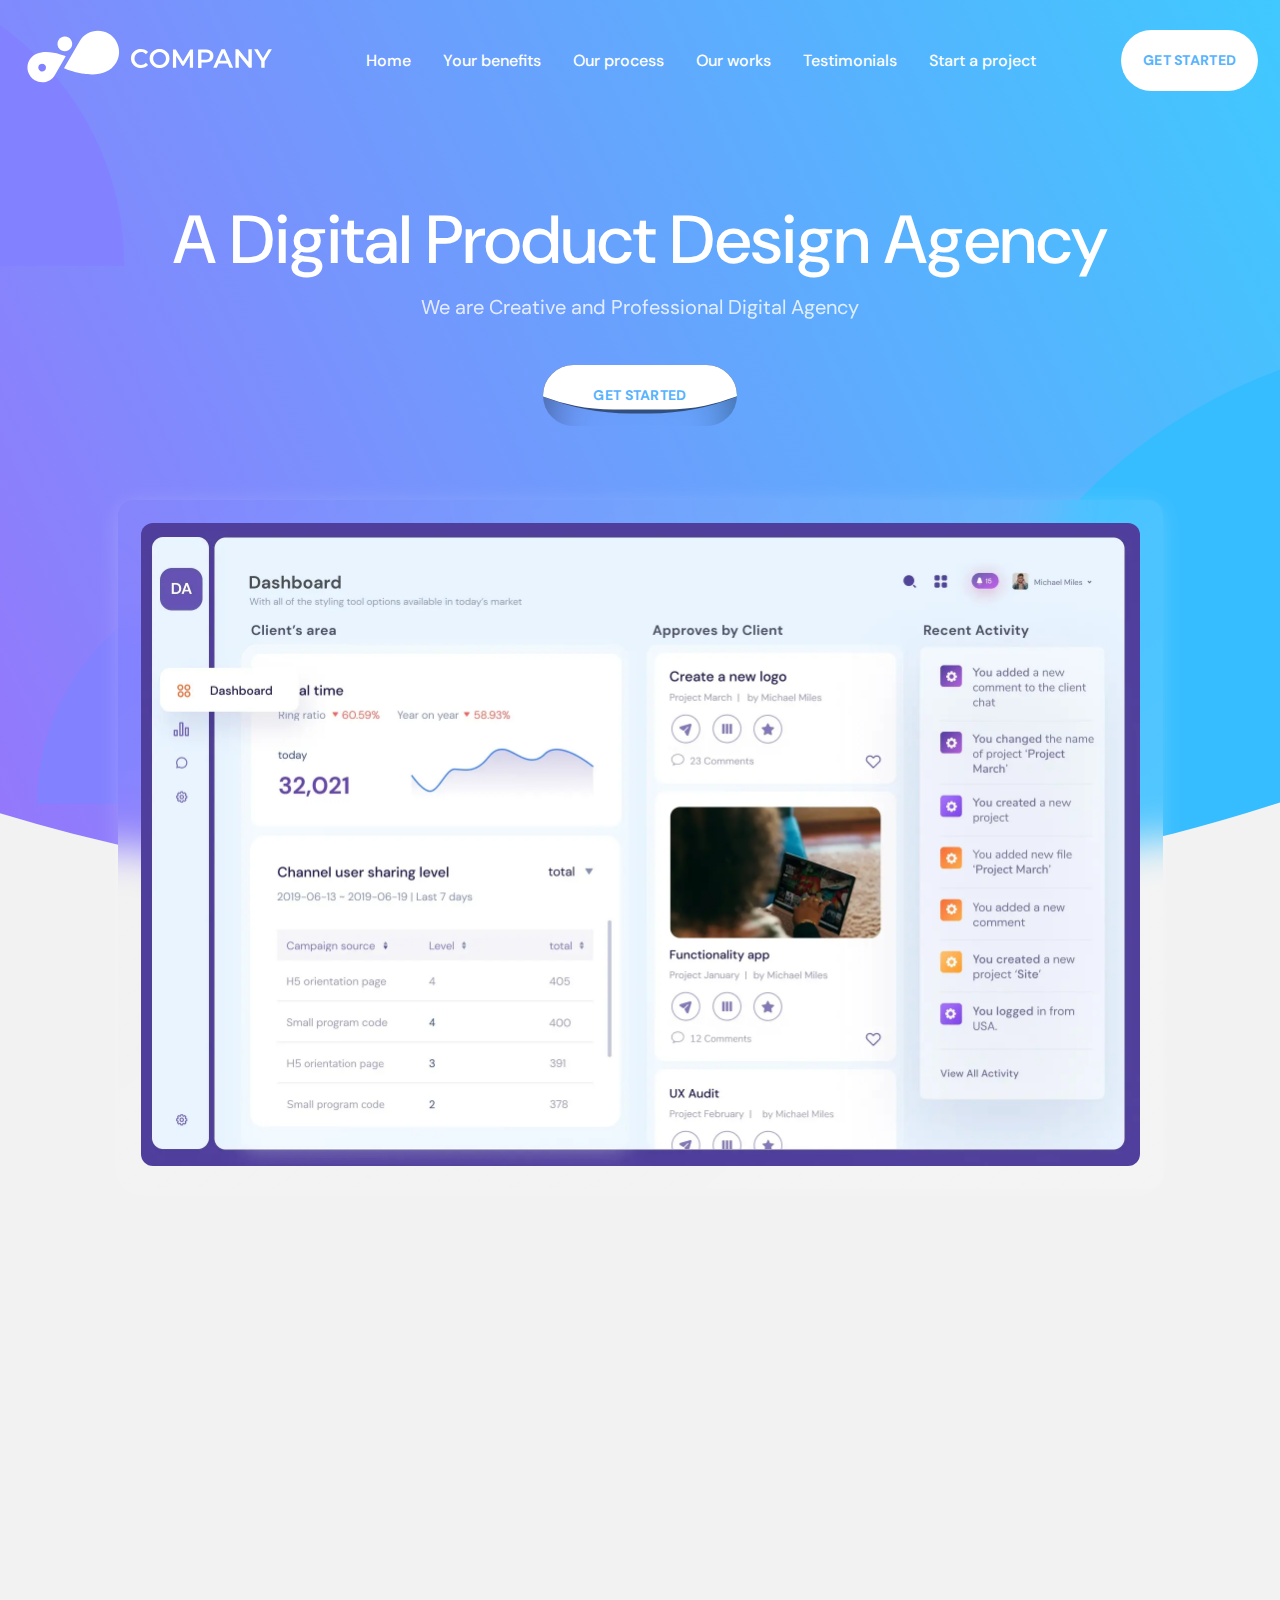
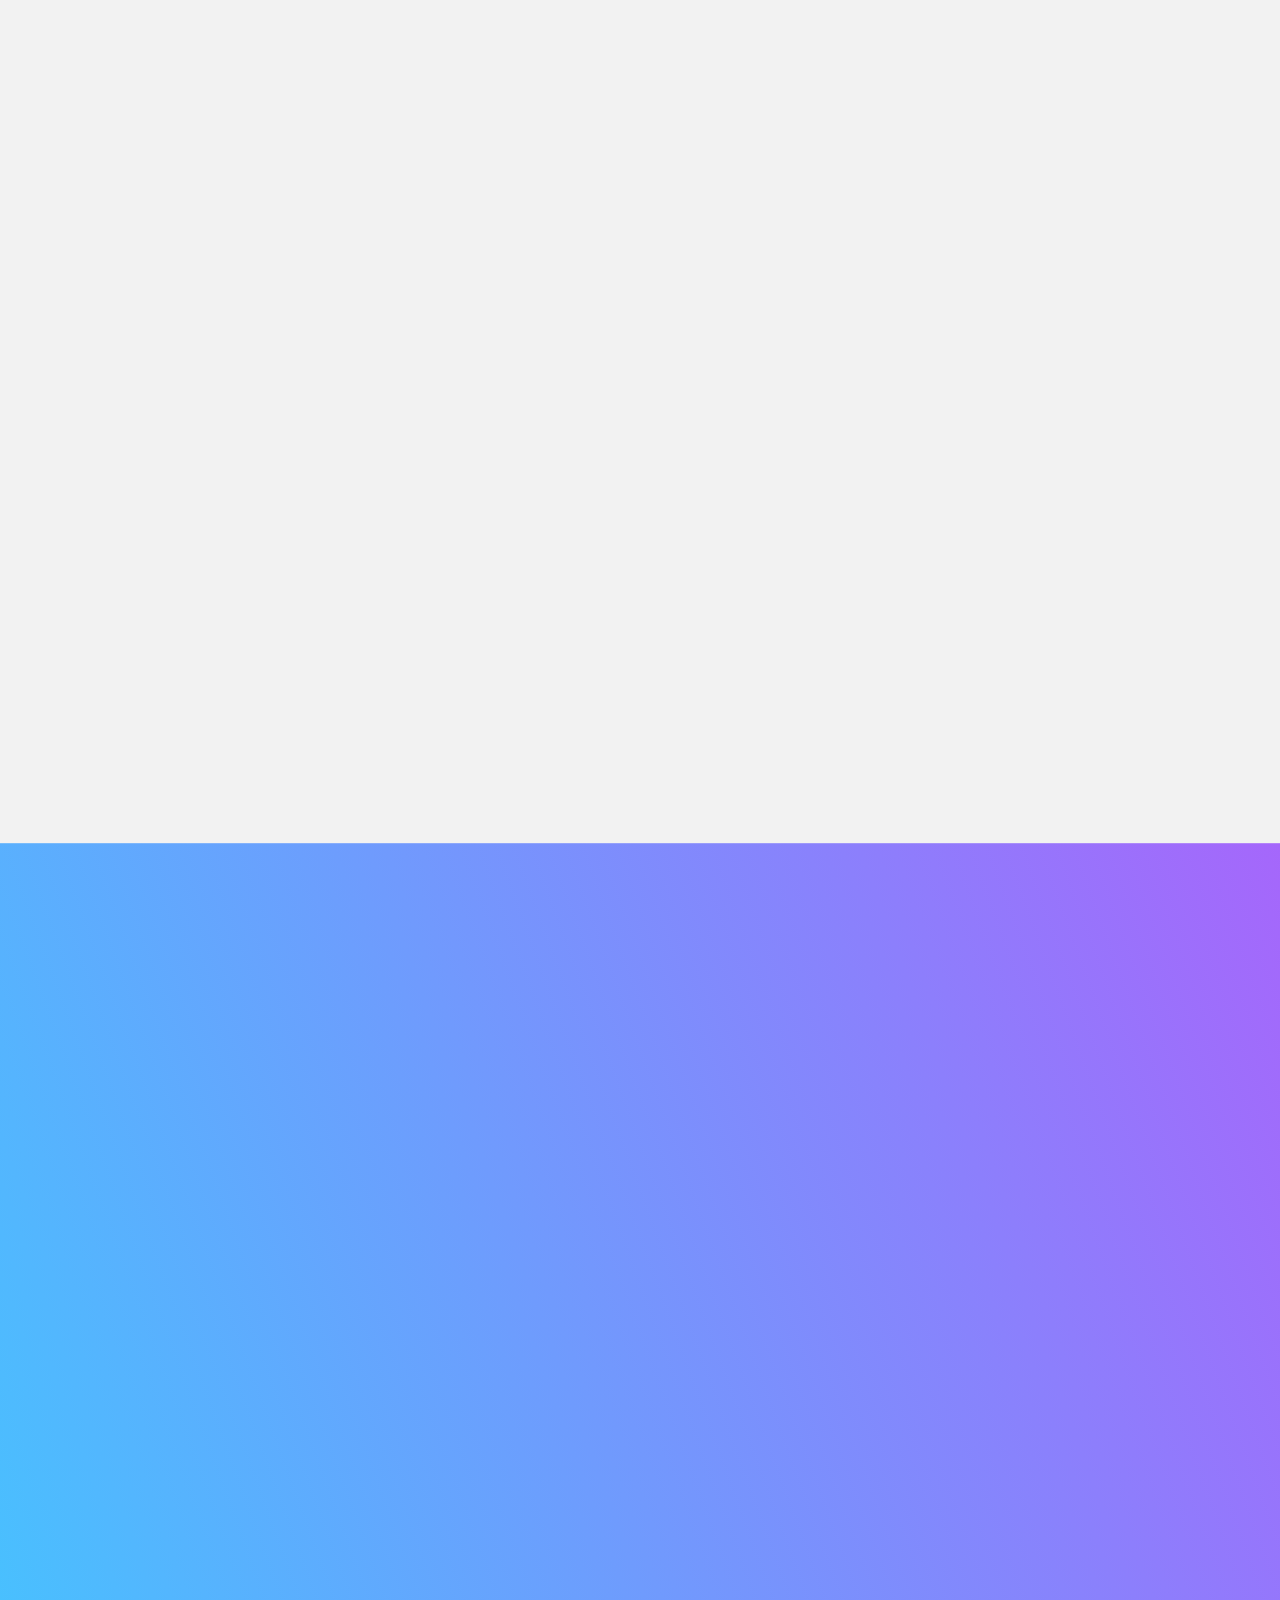
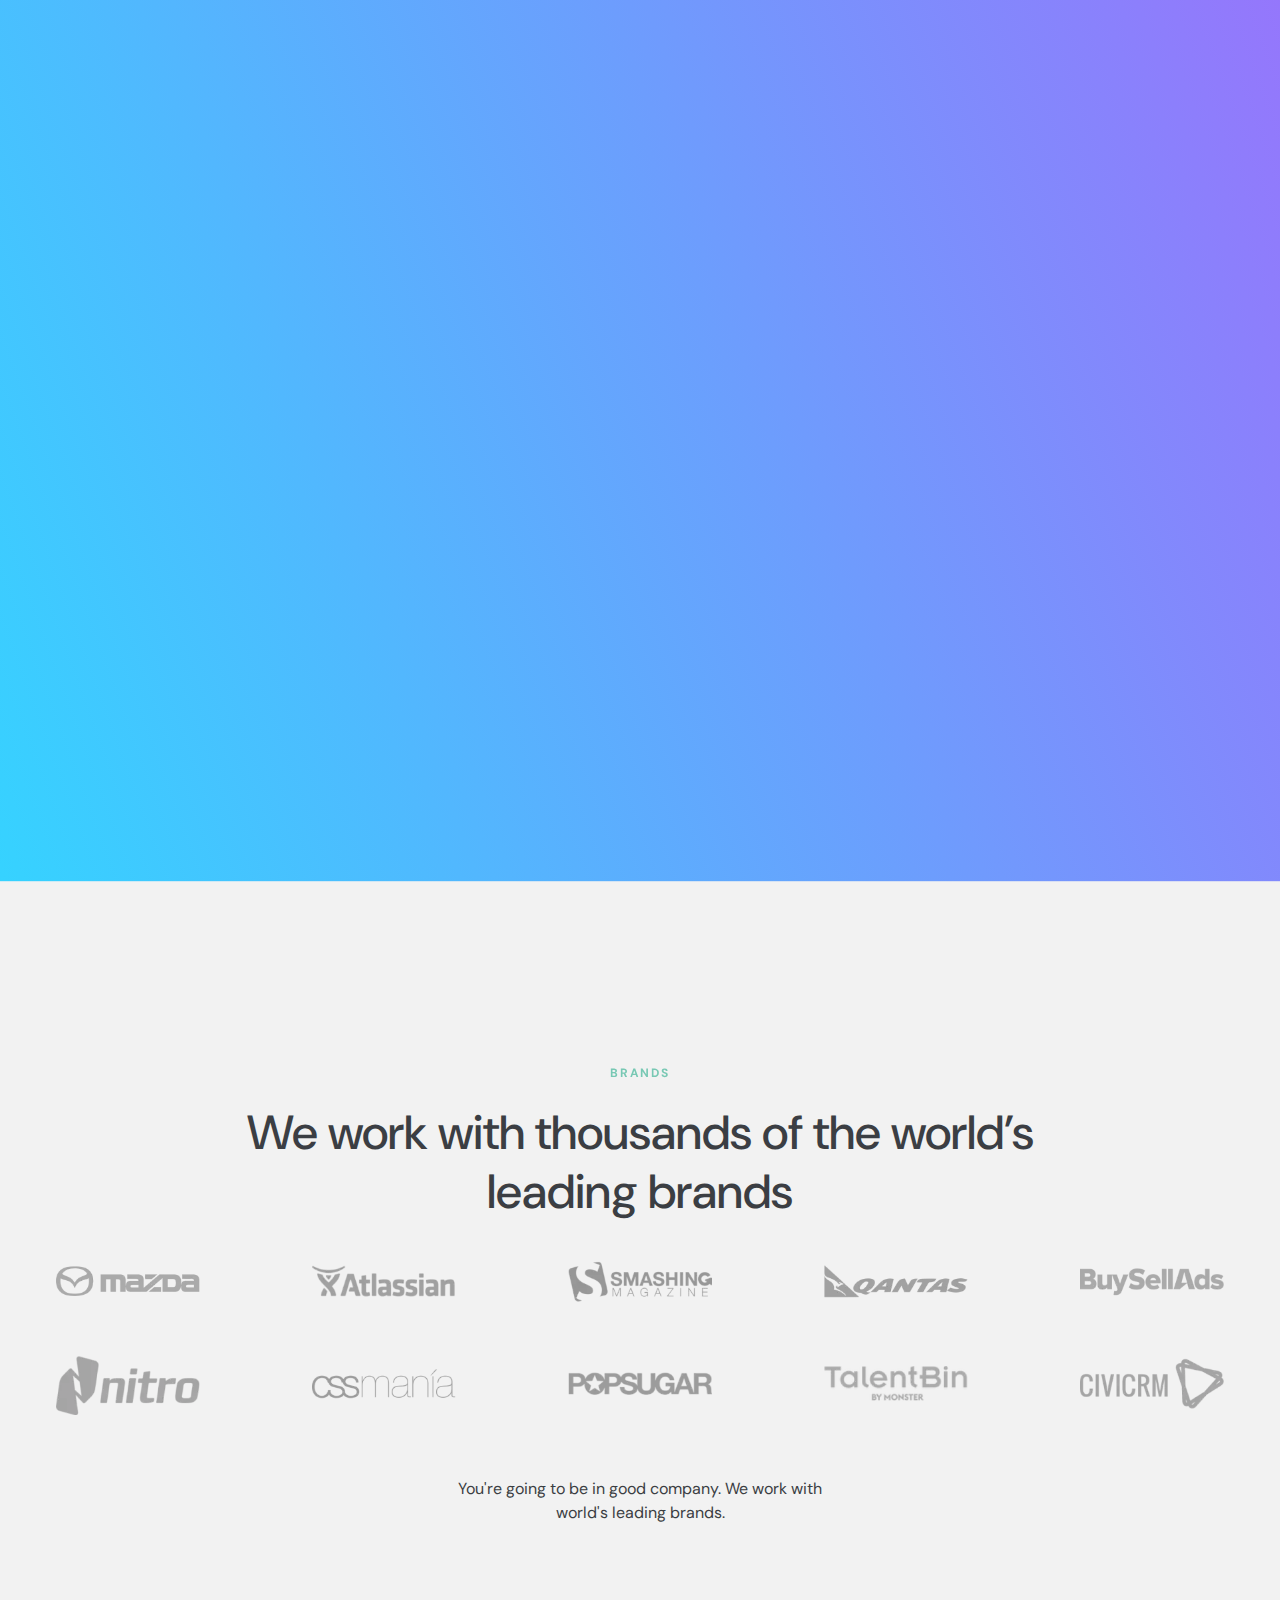
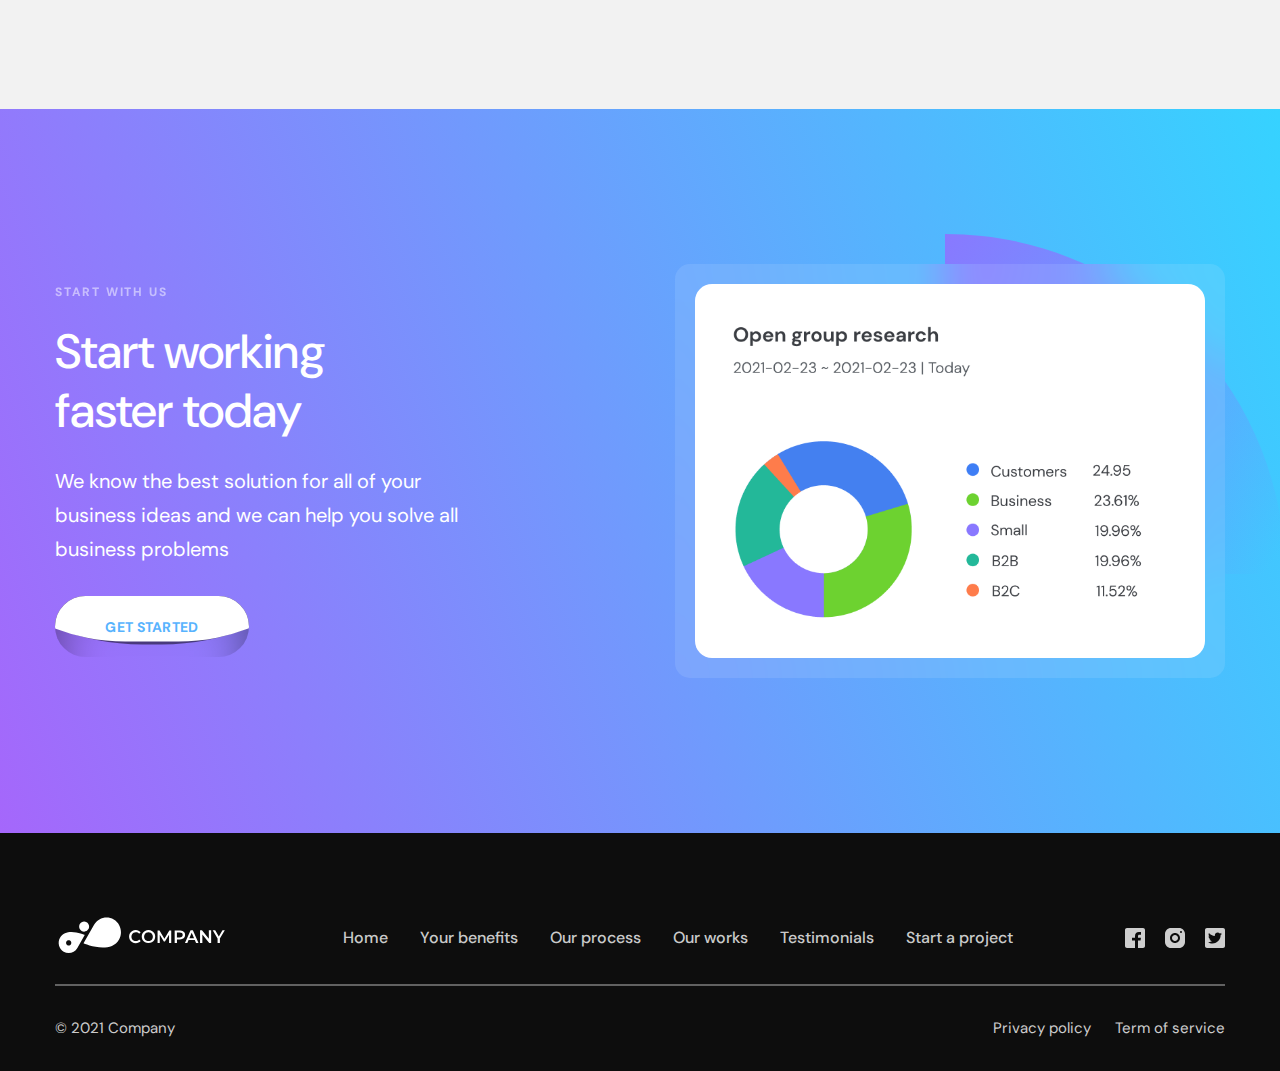
==== commit 3f440e8c: "25.07.22 16:18" ====
--- a/home.html
+++ b/home.html
@@ -6,7 +6,7 @@
 	<meta charset="UTF-8" />
 	<meta name="format-detection" content="telephone=no" />
 	<!-- <style>body{opacity: 0;}</style> -->
-	<link rel="stylesheet" href="css/style.min.css?_v=20220723154023" />
+	<link rel="stylesheet" href="css/style.min.css?_v=20220725161628" />
 	<link rel="shortcut icon" href="favicon.ico" />
 	<!-- <meta name="robots" content="noindex, nofollow"> -->
 	<meta name="viewport" content="width=device-width, initial-scale=1.0" />
@@ -60,9 +60,9 @@
 							<div class="body-main__subtitle _anim-items _anim-no-hide">
 								We are Creative and Professional Digital Agency
 							</div>
-							<a href="" class="body-main__button button-main _anim-items _anim-no-hide">
-								<span class="button-main__text">Get started</span>
-								<span class="button-main__waves"></span>
+							<a href="" class="body-main__button button _anim-items _anim-no-hide">
+								<span class="button__text">Get started</span>
+								<span class="button__waves"></span>
 							</a>
 						</div>
 					</div>
@@ -167,7 +167,7 @@
 				</div>
 			</section>
 
-			<section class="page_process process-page">
+			<section class="page_process process-page _anim-items">
 				<div class="process-page__background"></div>
 				<div class="process-page__container">
 					<div class="process-page__body">
@@ -178,7 +178,7 @@
 							can help you solve all business problems
 						</div>
 					</div>
-					<div class="process-page__items">
+					<div class="process-page__items _anim-items">
 						<div class="process-page__item item-process">
 							<div class="item-process__imgs">
 								<div class="item-process__img1">
@@ -208,12 +208,6 @@
 								<div class="item-process__img1">
 									<picture><source srcset="img/process-block/1_2.webp" type="image/webp"><img src="img/process-block/1_2.jpg" alt="statistic" /></picture>
 								</div>
-								<!-- <div class="item-process__img2">
-                    <picture><source srcset="img/process-block/1_2.webp" type="image/webp"><img src="img/process-block/1_2.jpg" alt="statistic" /></picture>
-                  </div>
-                  <div class="item-process__img3">
-                    <picture><source srcset="img/process-block/1_3.webp" type="image/webp"><img src="img/process-block/1_3.jpg" alt="statistic" /></picture>
-                  </div> -->
 							</div>
 							<div class="item-process__body item-body">
 								<div class="item-body__icon item-body__icon2">
@@ -232,12 +226,6 @@
 								<div class="item-process__img1">
 									<picture><source srcset="img/process-block/1_3.webp" type="image/webp"><img src="img/process-block/1_3.jpg" alt="statistic" /></picture>
 								</div>
-								<!-- <div class="item-process__img2">
-                    <picture><source srcset="img/process-block/1_2.webp" type="image/webp"><img src="img/process-block/1_2.jpg" alt="statistic" /></picture>
-                  </div>
-                  <div class="item-process__img3">
-                    <picture><source srcset="img/process-block/1_3.webp" type="image/webp"><img src="img/process-block/1_3.jpg" alt="statistic" /></picture>
-                  </div> -->
 							</div>
 							<div class="item-process__body item-body">
 								<div class="item-body__icon item-body__icon3">
@@ -252,23 +240,23 @@
 							</div>
 						</div>
 					</div>
-					<div class="process-page__decor process-page__decor1">
+					<div class="process-page__decor process-page__decor1 _anim-items">
 						<img src="img/process-block/shape1.svg" alt="" />
 					</div>
 
-					<div class="process-page__decor process-page__decor2">
+					<div class="process-page__decor process-page__decor2 _anim-items">
 						<img src="img/process-block/shape2.svg" alt="" />
 					</div>
 
-					<div class="process-page__decor process-page__decor3">
+					<div class="process-page__decor process-page__decor3 _anim-items">
 						<img src="img/process-block/shape3.svg" alt="" />
 					</div>
 
-					<div class="process-page__decor process-page__decor4">
+					<div class="process-page__decor process-page__decor4 _anim-items">
 						<img src="img/process-block/shape4.svg" alt="" />
 					</div>
 
-					<div class="process-page__decor process-page__decor5">
+					<div class="process-page__decor process-page__decor5 _anim-items">
 						<img src="img/process-block/shape5.svg" alt="" />
 					</div>
 				</div>
@@ -340,9 +328,9 @@
 							We know the best solution for all of your business ideas and we
 							can help you solve all business problems
 						</div>
-						<a href="" class="body-main__button button-main">
-							<span class="button-main__text">Get started</span>
-							<span class="button-main__waves"></span>
+						<a href="" class="start-page__button button">
+							<span class="button__text">Get started</span>
+							<span class="button__waves"></span>
 						</a>
 					</div>
 					<div class="start-page__img-block">
@@ -420,7 +408,7 @@
 		</div>
 	</div>
 </div> -->
-	<script src="js/app.min.js?_v=20220723154023"></script>
+	<script src="js/app.min.js?_v=20220725161628"></script>
 </body>
 
 </html>--- a/css/style.min.css
+++ b/css/style.min.css
@@ -1 +1 @@
-@charset "UTF-8";@import url(https://fonts.googleapis.com/css?family=DM+Sans:regular,500,700&display=swap);*{padding:0;margin:0;border:0}*,:after,:before{-webkit-box-sizing:border-box;box-sizing:border-box}body,html{height:100%;min-width:320px}body{color:#3b3e43;line-height:1;font-family:"DM Sans";font-size:1rem;-ms-text-size-adjust:100%;-moz-text-size-adjust:100%;-webkit-text-size-adjust:100%;-webkit-font-smoothing:antialiased;-moz-osx-font-smoothing:grayscale}button,input,textarea{font-family:"DM Sans";font-size:inherit}button{cursor:pointer;color:inherit;background-color:inherit}a{color:inherit}a:link,a:visited{text-decoration:none}a:hover{text-decoration:none}ul li{list-style:none}img{vertical-align:top}h1,h2,h3,h4,h5,h6{font-weight:inherit;font-size:inherit}.lock body{overflow:hidden;-ms-touch-action:none;touch-action:none;-ms-scroll-chaining:none;overscroll-behavior:none}.wrapper{min-height:100%;display:-webkit-box;display:-ms-flexbox;display:flex;-webkit-box-orient:vertical;-webkit-box-direction:normal;-ms-flex-direction:column;flex-direction:column;overflow:hidden;background-color:#f2f2f2}.wrapper>main{-webkit-box-flex:1;-ms-flex:1 1 auto;flex:1 1 auto}.wrapper>*{min-width:0}[class*=__container]{max-width:73.125rem;-webkit-box-sizing:content-box;box-sizing:content-box;margin:0 auto;padding:0 .9375rem}[class*=-ibg]{position:relative}[class*=-ibg] img{position:absolute;width:100%;height:100%;top:0;left:0;-o-object-fit:cover;object-fit:cover}[class*=-ibg_contain] img{-o-object-fit:contain;object-fit:contain}.header{opacity:0;position:absolute;z-index:10;width:100%;top:0;left:0}@supports (padding-top:clamp(1.25rem ,1.0227272727rem + 1.1363636364vw ,1.875rem)){.header{padding-top:clamp(1.25rem ,1.0227272727rem + 1.1363636364vw ,1.875rem)}}@supports not (padding-top:clamp(1.25rem ,1.0227272727rem + 1.1363636364vw ,1.875rem)){.header{padding-top:calc(1.25rem + .625 * (100vw - 20rem)/ 55)}}@supports (padding-bottom:clamp(1.25rem ,1.0227272727rem + 1.1363636364vw ,1.875rem)){.header{padding-bottom:clamp(1.25rem ,1.0227272727rem + 1.1363636364vw ,1.875rem)}}@supports not (padding-bottom:clamp(1.25rem ,1.0227272727rem + 1.1363636364vw ,1.875rem)){.header{padding-bottom:calc(1.25rem + .625 * (100vw - 20rem)/ 55)}}.header._active{opacity:1;-webkit-transition:all .5s ease 1s;-o-transition:all .5s ease 1s;transition:all .5s ease 1s}.header__container{max-width:1920px;display:-webkit-box;display:-ms-flexbox;display:flex;-webkit-box-pack:justify;-ms-flex-pack:justify;justify-content:space-between;-webkit-box-align:center;-ms-flex-align:center;align-items:center}@supports (gap:clamp(0.625rem ,0.3977272727rem + 1.1363636364vw ,1.25rem)){.header__container{gap:clamp(.625rem ,.3977272727rem + 1.1363636364vw ,1.25rem)}}@supports not (gap:clamp(0.625rem ,0.3977272727rem + 1.1363636364vw ,1.25rem)){.header__container{gap:calc(.625rem + .625 * (100vw - 20rem)/ 55)}}@supports (padding-left:clamp(0.9375rem ,-3.45rem + 6vw ,3.75rem)){.header__container{padding-left:clamp(.9375rem ,-3.45rem + 6vw ,3.75rem)}}@supports not (padding-left:clamp(0.9375rem ,-3.45rem + 6vw ,3.75rem)){.header__container{padding-left:calc(.9375rem + 2.8125 * (100vw - 73.125rem)/ 46.875)}}@supports (padding-right:clamp(0.9375rem ,-3.45rem + 6vw ,3.75rem)){.header__container{padding-right:clamp(.9375rem ,-3.45rem + 6vw ,3.75rem)}}@supports not (padding-right:clamp(0.9375rem ,-3.45rem + 6vw ,3.75rem)){.header__container{padding-right:calc(.9375rem + 2.8125 * (100vw - 73.125rem)/ 46.875)}}.header__logo{position:relative;z-index:2}@supports (height:clamp(2.5rem ,-0.0072726481rem + 5.2236207154vw ,3.8125rem)){.header__logo{height:clamp(2.5rem ,-.0072726481rem + 5.2236207154vw ,3.8125rem)}}@supports not (height:clamp(2.5rem ,-0.0072726481rem + 5.2236207154vw ,3.8125rem)){.header__logo{height:calc(2.5rem + 1.3125 * (100vw - 47.99875rem)/ 25.12625)}}.header__logo img{height:100%}.header__button{position:relative;z-index:2;background:#fff;border-radius:3.75rem;padding:1.25rem 3.125rem;font-weight:700;font-size:.875rem;line-height:148%;letter-spacing:.02em;text-transform:uppercase;color:#57b3fe;-webkit-transition:background-color .5s ease 0s;-o-transition:background-color .5s ease 0s;transition:background-color .5s ease 0s}@supports (padding-left:clamp(0.0000000625rem ,-2.0833332292rem + 4.340277691vw ,3.125rem)){.header__button{padding-left:clamp(.0000000625rem ,-2.0833332292rem + 4.340277691vw ,3.125rem)}}@supports not (padding-left:clamp(0.0000000625rem ,-2.0833332292rem + 4.340277691vw ,3.125rem)){.header__button{padding-left:calc(.0000000625rem + 3.1249999375 * (100vw - 48rem)/ 72)}}@supports (padding-right:clamp(0.0000000625rem ,-2.0833332292rem + 4.340277691vw ,3.125rem)){.header__button{padding-right:clamp(.0000000625rem ,-2.0833332292rem + 4.340277691vw ,3.125rem)}}@supports not (padding-right:clamp(0.0000000625rem ,-2.0833332292rem + 4.340277691vw ,3.125rem)){.header__button{padding-right:calc(.0000000625rem + 3.1249999375 * (100vw - 48rem)/ 72)}}.header__button:hover{background-color:#f1f1f1}.menu__list{display:-webkit-box;display:-ms-flexbox;display:flex;-webkit-box-align:center;-ms-flex-align:center;align-items:center;-ms-flex-wrap:wrap;flex-wrap:wrap;row-gap:.3125rem}@supports ((-moz-column-gap:clamp(0.4375rem ,-2.5475746269rem + 6.2189054726vw ,2rem)) or (column-gap:clamp(0.4375rem ,-2.5475746269rem + 6.2189054726vw ,2rem))){.menu__list{-webkit-column-gap:clamp(.4375rem ,-2.5475746269rem + 6.2189054726vw ,2rem);-moz-column-gap:clamp(.4375rem ,-2.5475746269rem + 6.2189054726vw ,2rem);column-gap:clamp(.4375rem ,-2.5475746269rem + 6.2189054726vw ,2rem)}}@supports not ((-moz-column-gap:clamp(0.4375rem ,-2.5475746269rem + 6.2189054726vw ,2rem)) or (column-gap:clamp(0.4375rem ,-2.5475746269rem + 6.2189054726vw ,2rem))){.menu__list{-webkit-column-gap:calc(.4375rem + 1.5625 * (100vw - 48rem)/ 25.125);-moz-column-gap:calc(.4375rem + 1.5625 * (100vw - 48rem)/ 25.125);column-gap:calc(.4375rem + 1.5625 * (100vw - 48rem)/ 25.125)}}.menu__link{position:relative;font-weight:500;line-height:1;color:#fff}@supports (font-size:clamp(0.875rem ,0.6362121287rem + 0.4974876872vw ,1rem)){.menu__link{font-size:clamp(.875rem ,.6362121287rem + .4974876872vw ,1rem)}}@supports not (font-size:clamp(0.875rem ,0.6362121287rem + 0.4974876872vw ,1rem)){.menu__link{font-size:calc(.875rem + .125 * (100vw - 47.99875rem)/ 25.12625)}}.menu__link:hover::after{width:100%}.menu__link::after{position:absolute;top:100%;left:0;display:block;content:"";height:2px;width:0%;background-color:#fff;-webkit-transition:width .3s ease 0s;-o-transition:width .3s ease 0s;transition:width .3s ease 0s}.icon-menu{display:none}.footer{background-color:#0d0d0d;position:relative;z-index:2}@supports (padding-top:clamp(3.125rem ,2.3522727273rem + 3.8636363636vw ,5.25rem)){.footer__container{padding-top:clamp(3.125rem ,2.3522727273rem + 3.8636363636vw ,5.25rem)}}@supports not (padding-top:clamp(3.125rem ,2.3522727273rem + 3.8636363636vw ,5.25rem)){.footer__container{padding-top:calc(3.125rem + 2.125 * (100vw - 20rem)/ 55)}}.footer__top{display:-webkit-box;display:-ms-flexbox;display:flex;-webkit-box-align:center;-ms-flex-align:center;align-items:center;position:relative}@supports (padding-bottom:clamp(0.625rem ,0.2386363636rem + 1.9318181818vw ,1.6875rem)){.footer__top{padding-bottom:clamp(.625rem ,.2386363636rem + 1.9318181818vw ,1.6875rem)}}@supports not (padding-bottom:clamp(0.625rem ,0.2386363636rem + 1.9318181818vw ,1.6875rem)){.footer__top{padding-bottom:calc(.625rem + 1.0625 * (100vw - 20rem)/ 55)}}@supports (gap:clamp(0.625rem ,-0.9886363636rem + 8.0681818182vw ,5.0625rem)){.footer__top{gap:clamp(.625rem ,-.9886363636rem + 8.0681818182vw ,5.0625rem)}}@supports not (gap:clamp(0.625rem ,-0.9886363636rem + 8.0681818182vw ,5.0625rem)){.footer__top{gap:calc(.625rem + 4.4375 * (100vw - 20rem)/ 55)}}@supports (gap:clamp(0.625rem ,-14.1666666667rem + 26.2962962963vw ,5.0625rem)){.footer__top{gap:clamp(.625rem ,-14.1666666667rem + 26.2962962963vw ,5.0625rem)}}@supports not (gap:clamp(0.625rem ,-14.1666666667rem + 26.2962962963vw ,5.0625rem)){.footer__top{gap:calc(.625rem + 4.4375 * (100vw - 56.25rem)/ 16.875)}}.footer__top::after{position:absolute;content:"";bottom:0;left:0;width:100%;height:2px;opacity:.35;background-color:#fff}.footer__bottom{display:-webkit-box;display:-ms-flexbox;display:flex;-webkit-box-align:center;-ms-flex-align:center;align-items:center;-webkit-box-pack:justify;-ms-flex-pack:justify;justify-content:space-between}@supports (padding-bottom:clamp(0.9375rem ,0.5965909091rem + 1.7045454545vw ,1.875rem)){.footer__bottom{padding-bottom:clamp(.9375rem ,.5965909091rem + 1.7045454545vw ,1.875rem)}}@supports not (padding-bottom:clamp(0.9375rem ,0.5965909091rem + 1.7045454545vw ,1.875rem)){.footer__bottom{padding-bottom:calc(.9375rem + .9375 * (100vw - 20rem)/ 55)}}@supports (padding-top:clamp(0.9375rem ,0.5965909091rem + 1.7045454545vw ,1.875rem)){.footer__bottom{padding-top:clamp(.9375rem ,.5965909091rem + 1.7045454545vw ,1.875rem)}}@supports not (padding-top:clamp(0.9375rem ,0.5965909091rem + 1.7045454545vw ,1.875rem)){.footer__bottom{padding-top:calc(.9375rem + .9375 * (100vw - 20rem)/ 55)}}.footer-top__logo{-webkit-box-flex:0;-ms-flex:0 0 11rem;flex:0 0 11rem}.footer-top__logo img{max-width:100%}.footer-top__menu-body{-webkit-box-flex:1;-ms-flex:1 1 auto;flex:1 1 auto}.footer-top__menu{display:-webkit-box;display:-ms-flexbox;display:flex;-ms-flex-wrap:wrap;flex-wrap:wrap;-webkit-box-pack:center;-ms-flex-pack:center;justify-content:center}@supports (gap:clamp(0.9375rem ,-2.6041666667rem + 6.2962962963vw ,2rem)){.footer-top__menu{gap:clamp(.9375rem ,-2.6041666667rem + 6.2962962963vw ,2rem)}}@supports not (gap:clamp(0.9375rem ,-2.6041666667rem + 6.2962962963vw ,2rem)){.footer-top__menu{gap:calc(.9375rem + 1.0625 * (100vw - 56.25rem)/ 16.875)}}@supports (font-size:clamp(0.875rem ,0.4583333333rem + 0.7407407407vw ,1rem)){.footer-top__menu{font-size:clamp(.875rem ,.4583333333rem + .7407407407vw ,1rem)}}@supports not (font-size:clamp(0.875rem ,0.4583333333rem + 0.7407407407vw ,1rem)){.footer-top__menu{font-size:calc(.875rem + .125 * (100vw - 56.25rem)/ 16.875)}}.footer-top__social{display:-webkit-box;display:-ms-flexbox;display:flex;gap:1.25rem}.menu-footer__item{font-weight:500;line-height:100%;color:rgba(255,255,255,.8)}.menu-footer__link{position:relative}.menu-footer__link:hover::after{width:100%}.menu-footer__link::after{position:absolute;top:100%;left:0;display:block;content:"";height:2px;width:0%;background-color:#fff;-webkit-transition:width .3s ease 0s;-o-transition:width .3s ease 0s;transition:width .3s ease 0s}.bottom-footer__name-company{font-size:.9375rem;line-height:1.6666666667;color:rgba(255,255,255,.8)}.bottom-footer__policy{display:-webkit-box;display:-ms-flexbox;display:flex;gap:1.5rem}.bottom-footer__link{font-size:.9375rem;line-height:1.3333333333;color:rgba(255,255,255,.8);-webkit-transition:all .3s ease 0s;-o-transition:all .3s ease 0s;transition:all .3s ease 0s}.bottom-footer__link:hover{color:#fff}.main-page__img{position:absolute;width:100%;height:100%;min-height:50rem;max-height:84.125rem}.main-page__img img{-o-object-fit:cover;object-fit:cover;width:100%;height:100%;-o-object-position:bottom;object-position:bottom;-webkit-transform:translate(0,-100%);-ms-transform:translate(0,-100%);transform:translate(0,-100%)}.main-page__img._active img{-webkit-transform:translate(0,0);-ms-transform:translate(0,0);transform:translate(0,0);-webkit-transition:all .5s ease 0s;-o-transition:all .5s ease 0s;transition:all .5s ease 0s}.main-page__container{position:relative;max-height:84.125rem;min-height:50rem;height:100vh}.main-page__content{position:relative}.main-page__body{height:100%;display:-webkit-box;display:-ms-flexbox;display:flex;-webkit-box-orient:vertical;-webkit-box-direction:normal;-ms-flex-direction:column;flex-direction:column;-webkit-box-align:center;-ms-flex-align:center;align-items:center}@supports (padding-top:clamp(6.25rem ,3.9772727273rem + 11.3636363636vw ,12.5rem)){.main-page__body{padding-top:clamp(6.25rem ,3.9772727273rem + 11.3636363636vw ,12.5rem)}}@supports not (padding-top:clamp(6.25rem ,3.9772727273rem + 11.3636363636vw ,12.5rem)){.main-page__body{padding-top:calc(6.25rem + 6.25 * (100vw - 20rem)/ 55)}}.body-main__title{font-weight:500;line-height:120%;color:#f2f2f2;opacity:0;text-align:center;margin-bottom:.5rem}@supports (font-size:clamp(2.5rem ,1.8636363636rem + 3.1818181818vw ,4.25rem)){.body-main__title{font-size:clamp(2.5rem ,1.8636363636rem + 3.1818181818vw ,4.25rem)}}@supports not (font-size:clamp(2.5rem ,1.8636363636rem + 3.1818181818vw ,4.25rem)){.body-main__title{font-size:calc(2.5rem + 1.75 * (100vw - 20rem)/ 55)}}.body-main__title._active{color:#fff;opacity:1;-webkit-transition:all .5s ease .3s;-o-transition:all .5s ease .3s;transition:all .5s ease .3s}.body-main__subtitle{font-size:1.25rem;line-height:1.7;text-align:center;color:#fff;opacity:0;margin-bottom:2.5625rem}.body-main__subtitle._active{opacity:.8;-webkit-transition:all .5s ease .4s;-o-transition:all .5s ease .4s;transition:all .5s ease .4s}.body-main__button{position:relative;z-index:3;display:-webkit-box;display:-ms-flexbox;display:flex;-webkit-box-pack:center;-ms-flex-pack:center;justify-content:center;-webkit-box-align:center;-ms-flex-align:center;align-items:center;width:12.125rem;height:3.8125rem;border-radius:3.75rem;opacity:0;overflow:hidden;-webkit-transform:translate(-120%,0);-ms-transform:translate(-120%,0);transform:translate(-120%,0)}.body-main__button:hover .button-main__waves{top:-60px}.body-main__button:hover .button-main__text{color:#fff}.body-main__button._active{-webkit-transition:opacity .6s ease .6s,-webkit-transform .6s ease .6s;transition:opacity .6s ease .6s,-webkit-transform .6s ease .6s;-o-transition:opacity .6s ease .6s,transform .6s ease .6s;transition:opacity .6s ease .6s,transform .6s ease .6s;transition:opacity .6s ease .6s,transform .6s ease .6s,-webkit-transform .6s ease .6s;opacity:1;-webkit-transform:translate(0,0);-ms-transform:translate(0,0);transform:translate(0,0)}.button-main__text{font-weight:700;font-size:.875rem;line-height:148%;letter-spacing:.02em;text-transform:uppercase;color:#57b3fe;position:relative;z-index:1;-webkit-transition:color .3s ease .25s;-o-transition:color .3s ease .25s;transition:color .3s ease .25s}.button-main__waves{position:absolute;top:0;left:0;width:12.125rem;height:12.125rem;background-color:#57b3fe;background-color:transparent;-webkit-box-shadow:inset 0 0 50px rgba(0,0,0,.5);box-shadow:inset 0 0 50px rgba(0,0,0,.5);-webkit-transition:all .5s;-o-transition:all .5s;transition:all .5s}.button-main__waves::after,.button-main__waves::before{content:"";position:absolute;top:0;left:50%;width:250%;height:250%;-webkit-transform:translate(-50%,-90%) rotate(0);-ms-transform:translate(-50%,-90%) rotate(0);transform:translate(-50%,-90%) rotate(0)}.button-main__waves::before{background-color:rgba(0,0,0,.5);border-radius:48%;-webkit-animation:waves 5s infinite linear;animation:waves 5s infinite linear}.button-main__waves::after{background-color:#fff;border-radius:44%;-webkit-animation:waves 10s infinite linear;animation:waves 10s infinite linear;width:230%;height:230%}@-webkit-keyframes waves{0%{-webkit-transform:translate(-50%,-90%) rotate(0);transform:translate(-50%,-90%) rotate(0)}100%{-webkit-transform:translate(-50%,-90%) rotate(360deg);transform:translate(-50%,-90%) rotate(360deg)}}@keyframes waves{0%{-webkit-transform:translate(-50%,-90%) rotate(0);transform:translate(-50%,-90%) rotate(0)}100%{-webkit-transform:translate(-50%,-90%) rotate(360deg);transform:translate(-50%,-90%) rotate(360deg)}}@supports (margin-top:clamp(-25rem ,9.0909091761rem + -45.4545455682vw ,0.0000000625rem)){.dashboard-page{margin-top:clamp(-25rem ,9.0909091761rem + -45.4545455682vw ,.0000000625rem)}}@supports not (margin-top:clamp(-25rem ,9.0909091761rem + -45.4545455682vw ,0.0000000625rem)){.dashboard-page{margin-top:calc(.0000000625rem + -25.0000000625 * (100vw - 20rem)/ 55)}}.dashboard-page__container{position:relative;z-index:5}.dashboard-page__content{width:89.31%;padding:1.4375rem;margin:0 auto;background:-o-linear-gradient(308.49deg,rgba(255,255,255,0) .96%,rgba(255,255,255,.19) 99.4%);background:linear-gradient(141.51deg,rgba(255,255,255,0) .96%,rgba(255,255,255,.19) 99.4%);-webkit-box-shadow:0 4px 24px -1px rgba(255,255,255,.2);box-shadow:0 4px 24px -1px rgba(255,255,255,.2);-webkit-backdrop-filter:blur(21px);backdrop-filter:blur(21px);border-radius:.9375rem;-webkit-transform:rotateX(-90deg);transform:rotateX(-90deg)}.dashboard-page__container._active .dashboard-page__content{-webkit-transition:all .5s ease 0s;-o-transition:all .5s ease 0s;transition:all .5s ease 0s;-webkit-transform:perspective(1000px) rotateX(0);transform:perspective(1000px) rotateX(0)}.dashboard-page__img{width:100%;border-radius:.75rem}.helpwith-page{position:relative;z-index:2}@supports (margin-top:clamp(1.5625rem ,-2.0511363636rem + 18.0681818182vw ,11.5rem)){.helpwith-page{margin-top:clamp(1.5625rem ,-2.0511363636rem + 18.0681818182vw ,11.5rem)}}@supports not (margin-top:clamp(1.5625rem ,-2.0511363636rem + 18.0681818182vw ,11.5rem)){.helpwith-page{margin-top:calc(1.5625rem + 9.9375 * (100vw - 20rem)/ 55)}}@supports (padding-top:clamp(1.875rem ,1.6022727273rem + 1.3636363636vw ,2.625rem)){.helpwith-page__container{padding-top:clamp(1.875rem ,1.6022727273rem + 1.3636363636vw ,2.625rem)}}@supports not (padding-top:clamp(1.875rem ,1.6022727273rem + 1.3636363636vw ,2.625rem)){.helpwith-page__container{padding-top:calc(1.875rem + .75 * (100vw - 20rem)/ 55)}}.helpwith-page__title{font-weight:500;line-height:122%;max-width:33rem;opacity:0;-webkit-transform:translate(-100%,0);-ms-transform:translate(-100%,0);transform:translate(-100%,0)}@supports (font-size:clamp(1.875rem ,1.4659090909rem + 2.0454545455vw ,3rem)){.helpwith-page__title{font-size:clamp(1.875rem ,1.4659090909rem + 2.0454545455vw ,3rem)}}@supports not (font-size:clamp(1.875rem ,1.4659090909rem + 2.0454545455vw ,3rem)){.helpwith-page__title{font-size:calc(1.875rem + 1.125 * (100vw - 20rem)/ 55)}}@supports (margin-bottom:clamp(1.875rem ,1.8295454545rem + 0.2272727273vw ,2rem)){.helpwith-page__title{margin-bottom:clamp(1.875rem ,1.8295454545rem + .2272727273vw ,2rem)}}@supports not (margin-bottom:clamp(1.875rem ,1.8295454545rem + 0.2272727273vw ,2rem)){.helpwith-page__title{margin-bottom:calc(1.875rem + .125 * (100vw - 20rem)/ 55)}}.helpwith-page__title._active{-webkit-transition:all .5s ease 0s;-o-transition:all .5s ease 0s;transition:all .5s ease 0s;-webkit-transform:translate(0,0);-ms-transform:translate(0,0);transform:translate(0,0);opacity:1}.helpwith-page__items{display:-ms-grid;display:grid;-ms-grid-columns:(1fr)[3];grid-template-columns:repeat(3,1fr);-ms-grid-rows:(1fr)[2];grid-template-rows:repeat(2,1fr);row-gap:1.5625rem}@supports ((-moz-column-gap:clamp(0.625rem ,0.1704545455rem + 2.2727272727vw ,1.875rem)) or (column-gap:clamp(0.625rem ,0.1704545455rem + 2.2727272727vw ,1.875rem))){.helpwith-page__items{-webkit-column-gap:clamp(.625rem ,.1704545455rem + 2.2727272727vw ,1.875rem);-moz-column-gap:clamp(.625rem ,.1704545455rem + 2.2727272727vw ,1.875rem);column-gap:clamp(.625rem ,.1704545455rem + 2.2727272727vw ,1.875rem)}}@supports not ((-moz-column-gap:clamp(0.625rem ,0.1704545455rem + 2.2727272727vw ,1.875rem)) or (column-gap:clamp(0.625rem ,0.1704545455rem + 2.2727272727vw ,1.875rem))){.helpwith-page__items{-webkit-column-gap:calc(.625rem + 1.25 * (100vw - 20rem)/ 55);-moz-column-gap:calc(.625rem + 1.25 * (100vw - 20rem)/ 55);column-gap:calc(.625rem + 1.25 * (100vw - 20rem)/ 55)}}@supports (row-gap:clamp(0.625rem ,0.2840909091rem + 1.7045454545vw ,1.5625rem)){.helpwith-page__items{row-gap:clamp(.625rem ,.2840909091rem + 1.7045454545vw ,1.5625rem)}}@supports not (row-gap:clamp(0.625rem ,0.2840909091rem + 1.7045454545vw ,1.5625rem)){.helpwith-page__items{row-gap:calc(.625rem + .9375 * (100vw - 20rem)/ 55)}}.helpwith-page__item{display:-webkit-box;display:-ms-flexbox;display:flex;-webkit-box-orient:vertical;-webkit-box-direction:normal;-ms-flex-direction:column;flex-direction:column;background-color:#fff;-webkit-box-shadow:0 1.25rem 3.125rem rgba(59,62,67,.05);box-shadow:0 1.25rem 3.125rem rgba(59,62,67,.05);border-radius:.9375rem;-webkit-transform:rotateY(90deg);transform:rotateY(90deg);-webkit-transition:all .2s ease 0s;-o-transition:all .2s ease 0s;transition:all .2s ease 0s}@supports (padding-top:clamp(1.25rem ,0.5681818182rem + 3.4090909091vw ,3.125rem)){.helpwith-page__item{padding-top:clamp(1.25rem ,.5681818182rem + 3.4090909091vw ,3.125rem)}}@supports not (padding-top:clamp(1.25rem ,0.5681818182rem + 3.4090909091vw ,3.125rem)){.helpwith-page__item{padding-top:calc(1.25rem + 1.875 * (100vw - 20rem)/ 55)}}@supports (padding-right:clamp(1.25rem ,1.1363636364rem + 0.5681818182vw ,1.5625rem)){.helpwith-page__item{padding-right:clamp(1.25rem ,1.1363636364rem + .5681818182vw ,1.5625rem)}}@supports not (padding-right:clamp(1.25rem ,1.1363636364rem + 0.5681818182vw ,1.5625rem)){.helpwith-page__item{padding-right:calc(1.25rem + .3125 * (100vw - 20rem)/ 55)}}@supports (padding-bottom:clamp(1.25rem ,0.5681818182rem + 3.4090909091vw ,3.125rem)){.helpwith-page__item{padding-bottom:clamp(1.25rem ,.5681818182rem + 3.4090909091vw ,3.125rem)}}@supports not (padding-bottom:clamp(1.25rem ,0.5681818182rem + 3.4090909091vw ,3.125rem)){.helpwith-page__item{padding-bottom:calc(1.25rem + 1.875 * (100vw - 20rem)/ 55)}}@supports (padding-left:clamp(1.25rem ,0.7727272727rem + 2.3863636364vw ,2.5625rem)){.helpwith-page__item{padding-left:clamp(1.25rem ,.7727272727rem + 2.3863636364vw ,2.5625rem)}}@supports not (padding-left:clamp(1.25rem ,0.7727272727rem + 2.3863636364vw ,2.5625rem)){.helpwith-page__item{padding-left:calc(1.25rem + 1.3125 * (100vw - 20rem)/ 55)}}.helpwith-page__items._active .helpwith-page__item{-webkit-transform:perspective(400px) rotateY(0);transform:perspective(400px) rotateY(0)}.helpwith-page__items._active .helpwith-page__item:nth-child(1){-webkit-transition:all .5s ease .3s;-o-transition:all .5s ease .3s;transition:all .5s ease .3s}.helpwith-page__items._active .helpwith-page__item:nth-child(2){-webkit-transition:all .5s ease .5s;-o-transition:all .5s ease .5s;transition:all .5s ease .5s}.helpwith-page__items._active .helpwith-page__item:nth-child(3){-webkit-transition:all .5s ease .7s;-o-transition:all .5s ease .7s;transition:all .5s ease .7s}.helpwith-page__items._active .helpwith-page__item:nth-child(4){-webkit-transition:all .5s ease .9s;-o-transition:all .5s ease .9s;transition:all .5s ease .9s}.helpwith-page__items._active .helpwith-page__item:nth-child(5){-webkit-transition:all .5s ease 1.1s;-o-transition:all .5s ease 1.1s;transition:all .5s ease 1.1s}.helpwith-page__items._active .helpwith-page__item:nth-child(6){-webkit-transition:all .5s ease 1.3s;-o-transition:all .5s ease 1.3s;transition:all .5s ease 1.3s}.helpwith-page__decor{position:absolute;z-index:-1}.helpwith-page__decor1{top:0;left:0;-webkit-transform:translate(-100%,0);-ms-transform:translate(-100%,0);transform:translate(-100%,0);opacity:0}.helpwith-page__decor1._active{left:100%;opacity:1;-webkit-transition:all 1.2s cubic-bezier(.175,.885,.32,1.275) .8s;-o-transition:all 1.2s cubic-bezier(.175,.885,.32,1.275) .8s;transition:all 1.2s cubic-bezier(.175,.885,.32,1.275) .8s}.helpwith-page__decor2{bottom:0;left:0;-webkit-transform-origin:top left;-ms-transform-origin:top left;transform-origin:top left;-webkit-transform:translate(-19.2307692308%,0) rotateZ(90deg);-ms-transform:translate(-19.2307692308%,0) rotate(90deg);transform:translate(-19.2307692308%,0) rotateZ(90deg)}.helpwith-page__decor2._active{-webkit-transform:translate(-19.2307692308%,0) rotateZ(0);-ms-transform:translate(-19.2307692308%,0) rotate(0);transform:translate(-19.2307692308%,0) rotateZ(0);-webkit-transition:all .7s cubic-bezier(.175,.885,.32,1.075) 0s;-o-transition:all .7s cubic-bezier(.175,.885,.32,1.075) 0s;transition:all .7s cubic-bezier(.175,.885,.32,1.075) 0s}.item-help__icon{width:3.125rem;height:3.125rem;border-radius:.9375rem;display:-webkit-box;display:-ms-flexbox;display:flex;-webkit-box-pack:center;-ms-flex-pack:center;justify-content:center;-webkit-box-align:center;-ms-flex-align:center;align-items:center}@supports (margin-bottom:clamp(0.9375rem ,0.8238636364rem + 0.5681818182vw ,1.25rem)){.item-help__icon{margin-bottom:clamp(.9375rem ,.8238636364rem + .5681818182vw ,1.25rem)}}@supports not (margin-bottom:clamp(0.9375rem ,0.8238636364rem + 0.5681818182vw ,1.25rem)){.item-help__icon{margin-bottom:calc(.9375rem + .3125 * (100vw - 20rem)/ 55)}}.item-help__title{font-weight:700;font-size:1.375rem;line-height:1.3636363636}@supports (margin-bottom:clamp(0.625rem ,0.5113636364rem + 0.5681818182vw ,0.9375rem)){.item-help__title{margin-bottom:clamp(.625rem ,.5113636364rem + .5681818182vw ,.9375rem)}}@supports not (margin-bottom:clamp(0.625rem ,0.5113636364rem + 0.5681818182vw ,0.9375rem)){.item-help__title{margin-bottom:calc(.625rem + .3125 * (100vw - 20rem)/ 55)}}.item-help__subtitle{line-height:1.5;color:#595e64}.item-help__subtitle span{font-weight:700}.item-help__icon1{background-color:#ffe7db}.item-help__icon2{background-color:#e7f2ef}.item-help__icon3{background-color:#faf3d8}.item-help__icon4{background-color:#c0f2ef}.item-help__icon5{background-color:#ede7f2}.item-help__icon6{background-color:#d8f0fa}.back{background:-o-linear-gradient(200.22deg,#35d3ff -.64%,#a963fb 103.6%);background:linear-gradient(249.78deg,#35d3ff -.64%,#a963fb 103.6%);-webkit-transform:rotate(-180deg);-ms-transform:rotate(-180deg);transform:rotate(-180deg);width:100%;height:700px}.process-page{position:relative}@supports (margin-top:clamp(3.125rem ,0.0795454545rem + 15.2272727273vw ,11.5rem)){.process-page{margin-top:clamp(3.125rem ,.0795454545rem + 15.2272727273vw ,11.5rem)}}@supports not (margin-top:clamp(3.125rem ,0.0795454545rem + 15.2272727273vw ,11.5rem)){.process-page{margin-top:calc(3.125rem + 8.375 * (100vw - 20rem)/ 55)}}.process-page__background{position:absolute;background:-o-linear-gradient(200.22deg,#35d3ff -.64%,#a963fb 103.6%);background:linear-gradient(249.78deg,#35d3ff -.64%,#a963fb 103.6%);-webkit-transform:rotate(-180deg);-ms-transform:rotate(-180deg);transform:rotate(-180deg);width:100%;height:100%}.process-page__container{display:-webkit-box;display:-ms-flexbox;display:flex;-webkit-box-orient:vertical;-webkit-box-direction:normal;-ms-flex-direction:column;flex-direction:column;-webkit-box-align:center;-ms-flex-align:center;align-items:center}@supports (padding-top:clamp(3.125rem ,-0.1477272727rem + 16.3636363636vw ,12.125rem)){.process-page__container{padding-top:clamp(3.125rem ,-.1477272727rem + 16.3636363636vw ,12.125rem)}}@supports not (padding-top:clamp(3.125rem ,-0.1477272727rem + 16.3636363636vw ,12.125rem)){.process-page__container{padding-top:calc(3.125rem + 9 * (100vw - 20rem)/ 55)}}@supports (padding-bottom:clamp(3.125rem ,0.0795454545rem + 15.2272727273vw ,11.5rem)){.process-page__container{padding-bottom:clamp(3.125rem ,.0795454545rem + 15.2272727273vw ,11.5rem)}}@supports not (padding-bottom:clamp(3.125rem ,0.0795454545rem + 15.2272727273vw ,11.5rem)){.process-page__container{padding-bottom:calc(3.125rem + 8.375 * (100vw - 20rem)/ 55)}}.process-page__body{display:-webkit-box;display:-ms-flexbox;display:flex;-webkit-box-orient:vertical;-webkit-box-direction:normal;-ms-flex-direction:column;flex-direction:column;-webkit-box-align:center;-ms-flex-align:center;align-items:center;position:relative;z-index:3}@supports (margin-bottom:clamp(1.25rem ,0.9772727273rem + 1.3636363636vw ,2rem)){.process-page__body{margin-bottom:clamp(1.25rem ,.9772727273rem + 1.3636363636vw ,2rem)}}@supports not (margin-bottom:clamp(1.25rem ,0.9772727273rem + 1.3636363636vw ,2rem)){.process-page__body{margin-bottom:calc(1.25rem + .75 * (100vw - 20rem)/ 55)}}.process-page__pretitle{font-weight:700;font-size:.75rem;line-height:122%;text-align:center;letter-spacing:.15em;text-transform:uppercase;color:#fff;opacity:.5}@supports (margin-bottom:clamp(0.625rem ,0.5340909091rem + 0.4545454545vw ,0.875rem)){.process-page__pretitle{margin-bottom:clamp(.625rem ,.5340909091rem + .4545454545vw ,.875rem)}}@supports not (margin-bottom:clamp(0.625rem ,0.5340909091rem + 0.4545454545vw ,0.875rem)){.process-page__pretitle{margin-bottom:calc(.625rem + .25 * (100vw - 20rem)/ 55)}}.process-page__title{font-weight:500;line-height:122%;text-align:center;color:#fff}@supports (font-size:clamp(1.875rem ,1.4659090909rem + 2.0454545455vw ,3rem)){.process-page__title{font-size:clamp(1.875rem ,1.4659090909rem + 2.0454545455vw ,3rem)}}@supports not (font-size:clamp(1.875rem ,1.4659090909rem + 2.0454545455vw ,3rem)){.process-page__title{font-size:calc(1.875rem + 1.125 * (100vw - 20rem)/ 55)}}@supports (margin-bottom:clamp(0.9375rem ,0.7329545455rem + 1.0227272727vw ,1.5rem)){.process-page__title{margin-bottom:clamp(.9375rem ,.7329545455rem + 1.0227272727vw ,1.5rem)}}@supports not (margin-bottom:clamp(0.9375rem ,0.7329545455rem + 1.0227272727vw ,1.5rem)){.process-page__title{margin-bottom:calc(.9375rem + .5625 * (100vw - 20rem)/ 55)}}.process-page__subtitle{font-size:1.25rem;line-height:1.7;text-align:center;max-width:46.875rem;color:#fff}@supports (font-size:clamp(0.9375rem ,0.8238636364rem + 0.5681818182vw ,1.25rem)){.process-page__subtitle{font-size:clamp(.9375rem ,.8238636364rem + .5681818182vw ,1.25rem)}}@supports not (font-size:clamp(0.9375rem ,0.8238636364rem + 0.5681818182vw ,1.25rem)){.process-page__subtitle{font-size:calc(.9375rem + .3125 * (100vw - 20rem)/ 55)}}.process-page__items{display:-webkit-box;display:-ms-flexbox;display:flex;-webkit-box-orient:vertical;-webkit-box-direction:normal;-ms-flex-direction:column;flex-direction:column}@supports (gap:clamp(1.25rem ,0.7954545455rem + 2.2727272727vw ,2.5rem)){.process-page__items{gap:clamp(1.25rem ,.7954545455rem + 2.2727272727vw ,2.5rem)}}@supports not (gap:clamp(1.25rem ,0.7954545455rem + 2.2727272727vw ,2.5rem)){.process-page__items{gap:calc(1.25rem + 1.25 * (100vw - 20rem)/ 55)}}.process-page__item{position:relative;width:100%;background-color:#fff;border-radius:.9375rem;display:-webkit-box;display:-ms-flexbox;display:flex;-ms-flex-wrap:wrap;flex-wrap:wrap;-webkit-box-align:center;-ms-flex-align:center;align-items:center}@supports (padding-right:clamp(1.25rem ,0.1590909091rem + 5.4545454545vw ,4.25rem)){.process-page__item{padding-right:clamp(1.25rem ,.1590909091rem + 5.4545454545vw ,4.25rem)}}@supports not (padding-right:clamp(1.25rem ,0.1590909091rem + 5.4545454545vw ,4.25rem)){.process-page__item{padding-right:calc(1.25rem + 3 * (100vw - 20rem)/ 55)}}@supports (padding-left:clamp(1.25rem ,0.1590909091rem + 5.4545454545vw ,4.25rem)){.process-page__item{padding-left:clamp(1.25rem ,.1590909091rem + 5.4545454545vw ,4.25rem)}}@supports not (padding-left:clamp(1.25rem ,0.1590909091rem + 5.4545454545vw ,4.25rem)){.process-page__item{padding-left:calc(1.25rem + 3 * (100vw - 20rem)/ 55)}}.process-page__item:not(:last-child)::after{position:absolute;display:block;left:0;bottom:0;-webkit-transform:translate(0,100%);-ms-transform:translate(0,100%);transform:translate(0,100%);content:"";width:calc(50% - 1px);border-right:2px dashed #fff}@supports (height:clamp(1.25rem ,0.7954545455rem + 2.2727272727vw ,2.5rem)){.process-page__item:not(:last-child)::after{height:clamp(1.25rem ,.7954545455rem + 2.2727272727vw ,2.5rem)}}@supports not (height:clamp(1.25rem ,0.7954545455rem + 2.2727272727vw ,2.5rem)){.process-page__item:not(:last-child)::after{height:calc(1.25rem + 1.25 * (100vw - 20rem)/ 55)}}.process-page__decor{position:absolute}.process-page__decor1{top:0;left:0}.process-page__decor2{top:0;right:0}.process-page__decor3{top:50.57%;right:0}.process-page__decor4{left:42.92%;bottom:0}.process-page__decor5{bottom:0;left:0}.item-process{position:relative;z-index:2}.item-process__imgs{position:relative;-webkit-box-flex:1;-ms-flex:1 0 48.72%;flex:1 0 48.72%;padding-right:1.25rem;margin:1.25rem 0}.item-process__img1{-webkit-box-shadow:0 3.63371px 16.3517px rgba(87,71,157,.1);box-shadow:0 3.63371px 16.3517px rgba(87,71,157,.1);position:relative}.item-process__img1 img{width:100%}.item-process__img2{position:relative;left:0;top:-28.735%}.item-process__img2 img{width:100%}.item-process__img3{position:absolute;left:0;top:0}.item-process__img3 img{width:100%}.item-process__body{-webkit-box-flex:1;-ms-flex:1 0 51.28%;flex:1 0 51.28%}@supports (padding-top:clamp(1.25rem ,-0.1136363636rem + 6.8181818182vw ,5rem)){.item-process__body{padding-top:clamp(1.25rem ,-.1136363636rem + 6.8181818182vw ,5rem)}}@supports not (padding-top:clamp(1.25rem ,-0.1136363636rem + 6.8181818182vw ,5rem)){.item-process__body{padding-top:calc(1.25rem + 3.75 * (100vw - 20rem)/ 55)}}@supports (padding-bottom:clamp(0.0000000625rem ,-1.818181733rem + 9.0909089773vw ,5rem)){.item-process__body{padding-bottom:clamp(.0000000625rem ,-1.818181733rem + 9.0909089773vw ,5rem)}}@supports not (padding-bottom:clamp(0.0000000625rem ,-1.818181733rem + 9.0909089773vw ,5rem)){.item-process__body{padding-bottom:calc(.0000000625rem + 4.9999999375 * (100vw - 20rem)/ 55)}}.item-body__icon{width:3.125rem;height:3.125rem;display:-webkit-box;display:-ms-flexbox;display:flex;-webkit-box-align:center;-ms-flex-align:center;align-items:center;-webkit-box-pack:center;-ms-flex-pack:center;justify-content:center;border-radius:.9375rem}.item-body__icon1{background-color:#dae6ff}@supports (margin-bottom:clamp(0.9375rem ,0.8238636364rem + 0.5681818182vw ,1.25rem)){.item-body__icon1{margin-bottom:clamp(.9375rem ,.8238636364rem + .5681818182vw ,1.25rem)}}@supports not (margin-bottom:clamp(0.9375rem ,0.8238636364rem + 0.5681818182vw ,1.25rem)){.item-body__icon1{margin-bottom:calc(.9375rem + .3125 * (100vw - 20rem)/ 55)}}.item-body__icon2{background-color:#e9e6ff}@supports (margin-bottom:clamp(0.9375rem ,0.8238636364rem + 0.5681818182vw ,1.25rem)){.item-body__icon2{margin-bottom:clamp(.9375rem ,.8238636364rem + .5681818182vw ,1.25rem)}}@supports not (margin-bottom:clamp(0.9375rem ,0.8238636364rem + 0.5681818182vw ,1.25rem)){.item-body__icon2{margin-bottom:calc(.9375rem + .3125 * (100vw - 20rem)/ 55)}}.item-body__icon3{background-color:#ceedff}@supports (margin-bottom:clamp(0.9375rem ,0.8238636364rem + 0.5681818182vw ,1.25rem)){.item-body__icon3{margin-bottom:clamp(.9375rem ,.8238636364rem + .5681818182vw ,1.25rem)}}@supports not (margin-bottom:clamp(0.9375rem ,0.8238636364rem + 0.5681818182vw ,1.25rem)){.item-body__icon3{margin-bottom:calc(.9375rem + .3125 * (100vw - 20rem)/ 55)}}.item-body__icon-img{width:1.5rem}.item-body__title{font-weight:700;font-size:1.375rem;line-height:1.3636363636}@supports (margin-bottom:clamp(0.625rem ,0.5113636364rem + 0.5681818182vw ,0.9375rem)){.item-body__title{margin-bottom:clamp(.625rem ,.5113636364rem + .5681818182vw ,.9375rem)}}@supports not (margin-bottom:clamp(0.625rem ,0.5113636364rem + 0.5681818182vw ,0.9375rem)){.item-body__title{margin-bottom:calc(.625rem + .3125 * (100vw - 20rem)/ 55)}}.item-body__subtitle{line-height:1.5}.brands-page__container{display:-webkit-box;display:-ms-flexbox;display:flex;-webkit-box-orient:vertical;-webkit-box-direction:normal;-ms-flex-direction:column;flex-direction:column;-webkit-box-align:center;-ms-flex-align:center;align-items:center}@supports (padding-top:clamp(3.125rem ,0.0795454545rem + 15.2272727273vw ,11.5rem)){.brands-page__container{padding-top:clamp(3.125rem ,.0795454545rem + 15.2272727273vw ,11.5rem)}}@supports not (padding-top:clamp(3.125rem ,0.0795454545rem + 15.2272727273vw ,11.5rem)){.brands-page__container{padding-top:calc(3.125rem + 8.375 * (100vw - 20rem)/ 55)}}@supports (padding-bottom:clamp(3.125rem ,0.0795454545rem + 15.2272727273vw ,11.5rem)){.brands-page__container{padding-bottom:clamp(3.125rem ,.0795454545rem + 15.2272727273vw ,11.5rem)}}@supports not (padding-bottom:clamp(3.125rem ,0.0795454545rem + 15.2272727273vw ,11.5rem)){.brands-page__container{padding-bottom:calc(3.125rem + 8.375 * (100vw - 20rem)/ 55)}}.brands-page__text{display:-webkit-box;display:-ms-flexbox;display:flex;-webkit-box-orient:vertical;-webkit-box-direction:normal;-ms-flex-direction:column;flex-direction:column;-webkit-box-align:center;-ms-flex-align:center;align-items:center}.brands-page__items{display:-webkit-box;display:-ms-flexbox;display:flex;-ms-flex-wrap:wrap;flex-wrap:wrap;-webkit-box-pack:center;-ms-flex-pack:center;justify-content:center}@supports ((-moz-column-gap:clamp(3.125rem ,1.7159090909rem + 7.0454545455vw ,7rem)) or (column-gap:clamp(3.125rem ,1.7159090909rem + 7.0454545455vw ,7rem))){.brands-page__items{-webkit-column-gap:clamp(3.125rem ,1.7159090909rem + 7.0454545455vw ,7rem);-moz-column-gap:clamp(3.125rem ,1.7159090909rem + 7.0454545455vw ,7rem);column-gap:clamp(3.125rem ,1.7159090909rem + 7.0454545455vw ,7rem)}}@supports not ((-moz-column-gap:clamp(3.125rem ,1.7159090909rem + 7.0454545455vw ,7rem)) or (column-gap:clamp(3.125rem ,1.7159090909rem + 7.0454545455vw ,7rem))){.brands-page__items{-webkit-column-gap:calc(3.125rem + 3.875 * (100vw - 20rem)/ 55);-moz-column-gap:calc(3.125rem + 3.875 * (100vw - 20rem)/ 55);column-gap:calc(3.125rem + 3.875 * (100vw - 20rem)/ 55)}}@supports (row-gap:clamp(1.25rem ,0.6347727273rem + 3.0761363636vw ,2.941875rem)){.brands-page__items{row-gap:clamp(1.25rem ,.6347727273rem + 3.0761363636vw ,2.941875rem)}}@supports not (row-gap:clamp(1.25rem ,0.6347727273rem + 3.0761363636vw ,2.941875rem)){.brands-page__items{row-gap:calc(1.25rem + 1.691875 * (100vw - 20rem)/ 55)}}@supports (padding-bottom:clamp(1.875rem ,1.1370454545rem + 3.6897727273vw ,3.904375rem)){.brands-page__items{padding-bottom:clamp(1.875rem ,1.1370454545rem + 3.6897727273vw ,3.904375rem)}}@supports not (padding-bottom:clamp(1.875rem ,1.1370454545rem + 3.6897727273vw ,3.904375rem)){.brands-page__items{padding-bottom:calc(1.875rem + 2.029375 * (100vw - 20rem)/ 55)}}.brands-page__botomtext{line-height:148%;max-width:25rem;text-align:center}.text-brands__pretitle{font-weight:700;font-size:.75rem;line-height:122%;text-align:center;letter-spacing:.15em;text-transform:uppercase;color:#00a077;opacity:.5}@supports (margin-bottom:clamp(0.625rem ,0.3068181818rem + 1.5909090909vw ,1.5rem)){.text-brands__pretitle{margin-bottom:clamp(.625rem ,.3068181818rem + 1.5909090909vw ,1.5rem)}}@supports not (margin-bottom:clamp(0.625rem ,0.3068181818rem + 1.5909090909vw ,1.5rem)){.text-brands__pretitle{margin-bottom:calc(.625rem + .875 * (100vw - 20rem)/ 55)}}.text-brands__title{font-weight:500;line-height:122%;text-align:center;max-width:56.25rem}@supports (font-size:clamp(1.875rem ,1.4659090909rem + 2.0454545455vw ,3rem)){.text-brands__title{font-size:clamp(1.875rem ,1.4659090909rem + 2.0454545455vw ,3rem)}}@supports not (font-size:clamp(1.875rem ,1.4659090909rem + 2.0454545455vw ,3rem)){.text-brands__title{font-size:calc(1.875rem + 1.125 * (100vw - 20rem)/ 55)}}@supports (margin-bottom:clamp(0.9375rem ,0.5511363636rem + 1.9318181818vw ,2rem)){.text-brands__title{margin-bottom:clamp(.9375rem ,.5511363636rem + 1.9318181818vw ,2rem)}}@supports not (margin-bottom:clamp(0.9375rem ,0.5511363636rem + 1.9318181818vw ,2rem)){.text-brands__title{margin-bottom:calc(.9375rem + 1.0625 * (100vw - 20rem)/ 55)}}.items-brands__item{-webkit-box-flex:0;-ms-flex:0 1 9rem;flex:0 1 9rem}.items-brands__img{max-width:100%}.start-page{background:-o-linear-gradient(200.22deg,#35d3ff -.64%,#a963fb 103.6%);background:linear-gradient(249.78deg,#35d3ff -.64%,#a963fb 103.6%)}.start-page__container{display:-webkit-box;display:-ms-flexbox;display:flex;-webkit-box-align:center;-ms-flex-align:center;align-items:center}@supports (padding-top:clamp(3.125rem ,0.7386363636rem + 11.9318181818vw ,9.6875rem)){.start-page__container{padding-top:clamp(3.125rem ,.7386363636rem + 11.9318181818vw ,9.6875rem)}}@supports not (padding-top:clamp(3.125rem ,0.7386363636rem + 11.9318181818vw ,9.6875rem)){.start-page__container{padding-top:calc(3.125rem + 6.5625 * (100vw - 20rem)/ 55)}}@supports (padding-bottom:clamp(3.125rem ,0.7386363636rem + 11.9318181818vw ,9.6875rem)){.start-page__container{padding-bottom:clamp(3.125rem ,.7386363636rem + 11.9318181818vw ,9.6875rem)}}@supports not (padding-bottom:clamp(3.125rem ,0.7386363636rem + 11.9318181818vw ,9.6875rem)){.start-page__container{padding-bottom:calc(3.125rem + 6.5625 * (100vw - 20rem)/ 55)}}.start-page__body{-webkit-box-flex:1;-ms-flex:1 0 50%;flex:1 0 50%}.start-page__pretitle{font-weight:700;font-size:.75rem;line-height:122%;letter-spacing:.15em;text-transform:uppercase;color:#fff;opacity:.5}@supports (margin-bottom:clamp(0.625rem ,0.3068181818rem + 1.5909090909vw ,1.5rem)){.start-page__pretitle{margin-bottom:clamp(.625rem ,.3068181818rem + 1.5909090909vw ,1.5rem)}}@supports not (margin-bottom:clamp(0.625rem ,0.3068181818rem + 1.5909090909vw ,1.5rem)){.start-page__pretitle{margin-bottom:calc(.625rem + .875 * (100vw - 20rem)/ 55)}}.start-page__title{font-weight:500;line-height:122%;color:#fff;max-width:19.375rem}@supports (font-size:clamp(1.875rem ,1.4659090909rem + 2.0454545455vw ,3rem)){.start-page__title{font-size:clamp(1.875rem ,1.4659090909rem + 2.0454545455vw ,3rem)}}@supports not (font-size:clamp(1.875rem ,1.4659090909rem + 2.0454545455vw ,3rem)){.start-page__title{font-size:calc(1.875rem + 1.125 * (100vw - 20rem)/ 55)}}@supports (margin-bottom:clamp(0.9375rem ,0.7329545455rem + 1.0227272727vw ,1.5rem)){.start-page__title{margin-bottom:clamp(.9375rem ,.7329545455rem + 1.0227272727vw ,1.5rem)}}@supports not (margin-bottom:clamp(0.9375rem ,0.7329545455rem + 1.0227272727vw ,1.5rem)){.start-page__title{margin-bottom:calc(.9375rem + .5625 * (100vw - 20rem)/ 55)}}.start-page__subtitle{font-size:1.25rem;line-height:1.7;max-width:25.5rem;color:#fff}@supports (font-size:clamp(0.9375rem ,0.8238636364rem + 0.5681818182vw ,1.25rem)){.start-page__subtitle{font-size:clamp(.9375rem ,.8238636364rem + .5681818182vw ,1.25rem)}}@supports not (font-size:clamp(0.9375rem ,0.8238636364rem + 0.5681818182vw ,1.25rem)){.start-page__subtitle{font-size:calc(.9375rem + .3125 * (100vw - 20rem)/ 55)}}@supports (margin-bottom:clamp(0.9375rem ,0.5965909091rem + 1.7045454545vw ,1.875rem)){.start-page__subtitle{margin-bottom:clamp(.9375rem ,.5965909091rem + 1.7045454545vw ,1.875rem)}}@supports not (margin-bottom:clamp(0.9375rem ,0.5965909091rem + 1.7045454545vw ,1.875rem)){.start-page__subtitle{margin-bottom:calc(.9375rem + .9375 * (100vw - 20rem)/ 55)}}.start-page__img-block{position:relative;z-index:2}@supports (padding-left:clamp(0.0000000625rem ,-0.7954544602rem + 3.9772726136vw ,2.1875rem)){.start-page__img-block{padding-left:clamp(.0000000625rem ,-.7954544602rem + 3.9772726136vw ,2.1875rem)}}@supports not (padding-left:clamp(0.0000000625rem ,-0.7954544602rem + 3.9772726136vw ,2.1875rem)){.start-page__img-block{padding-left:calc(.0000000625rem + 2.1874999375 * (100vw - 20rem)/ 55)}}.start-page__img-blur{-webkit-box-flex:1;-ms-flex:1 0 50%;flex:1 0 50%;padding:1.25rem;background:-o-linear-gradient(308.49deg,rgba(255,255,255,.1) .96%,rgba(255,255,255,.1) 99.4%);background:linear-gradient(141.51deg,rgba(255,255,255,.1) .96%,rgba(255,255,255,.1) 99.4%);-webkit-backdrop-filter:blur(20px);backdrop-filter:blur(20px);border-radius:15px}.start-page__img-blur img{width:100%;border-radius:1.0625rem}.start-page__decor{position:absolute;z-index:-1}.start-page__decor1{left:52.072%;top:-7.07%}#aSide{height:600px;width:600px}#aSide model-viewer{height:600px;width:600px;border:none}@media (min-width:73.125em){.menu__link{font-size:inherit}}@media (max-width:68.75em){.header__button{display:none}}@media (max-width:61.99875em){.helpwith-page__title{max-width:100%;text-align:center}.helpwith-page__items{-ms-grid-columns:(1fr)[2];grid-template-columns:repeat(2,1fr);-ms-grid-rows:(1fr)[3];grid-template-rows:repeat(3,1fr)}.start-page__container{row-gap:2.5rem;-webkit-box-orient:vertical;-webkit-box-direction:normal;-ms-flex-direction:column;flex-direction:column}.start-page__body{display:-webkit-box;display:-ms-flexbox;display:flex;-webkit-box-orient:vertical;-webkit-box-direction:normal;-ms-flex-direction:column;flex-direction:column;-webkit-box-align:center;-ms-flex-align:center;align-items:center;text-align:center}.start-page__title{max-width:100%}.start-page__subtitle{max-width:80%}.start-page__img-block{padding:0}.start-page__decor1{top:-4.07%}}@media (max-width:56.25em){.menu-footer__item{-webkit-box-flex:0;-ms-flex:0 1 25%;flex:0 1 25%}}@media (max-width:47.99875em){.header__button{display:none}.menu__body{position:fixed;left:-100%;top:0;width:100%;height:100%;overflow:auto;-webkit-transition:all .3s ease 0s;-o-transition:all .3s ease 0s;transition:all .3s ease 0s;background-color:rgba(0,0,0,.9);display:-webkit-box;display:-ms-flexbox;display:flex;-webkit-box-orient:vertical;-webkit-box-direction:normal;-ms-flex-direction:column;flex-direction:column;-webkit-box-align:center;-ms-flex-align:center;align-items:center}.menu__body::before{content:"";position:fixed;z-index:2;top:0;left:-100%;width:100%;-webkit-transition:all .3s ease 0s;-o-transition:all .3s ease 0s;transition:all .3s ease 0s;background-color:#000}@supports (height:clamp(5rem ,4.5467561521rem + 2.2662192394vw ,5.633125rem)){.menu__body::before{height:clamp(5rem ,4.5467561521rem + 2.2662192394vw ,5.633125rem)}}@supports not (height:clamp(5rem ,4.5467561521rem + 2.2662192394vw ,5.633125rem)){.menu__body::before{height:calc(5rem + .633125 * (100vw - 20rem)/ 27.9375)}}.menu-open .menu__body{left:0}.menu-open .menu__body::before{left:0}.menu__list{-webkit-box-orient:vertical;-webkit-box-direction:normal;-ms-flex-direction:column;flex-direction:column;row-gap:1.875rem;font-size:1.875rem}@supports (padding-top:clamp(6.875rem ,5.9821029957rem + 4.4644850217vw ,8.125rem)){.menu__list{padding-top:clamp(6.875rem ,5.9821029957rem + 4.4644850217vw ,8.125rem)}}@supports not (padding-top:clamp(6.875rem ,5.9821029957rem + 4.4644850217vw ,8.125rem)){.menu__list{padding-top:calc(6.875rem + 1.25 * (100vw - 20rem)/ 27.99875)}}.menu__link{font-size:inherit}.icon-menu{display:block;position:relative;width:1.875rem;height:1.125rem;cursor:pointer;z-index:5}.icon-menu span,.icon-menu::after,.icon-menu::before{content:"";-webkit-transition:all .3s ease 0s;-o-transition:all .3s ease 0s;transition:all .3s ease 0s;right:0;position:absolute;width:100%;height:.125rem;background-color:#fff}.icon-menu::before{top:0}.icon-menu::after{bottom:0}.icon-menu span{top:calc(50% - .0625rem)}.menu-open .icon-menu span{width:0}.menu-open .icon-menu::before{top:calc(50% - .0625rem);-webkit-transform:rotate(-45deg);-ms-transform:rotate(-45deg);transform:rotate(-45deg)}.menu-open .icon-menu::after{bottom:calc(50% - .0625rem);-webkit-transform:rotate(45deg);-ms-transform:rotate(45deg);transform:rotate(45deg)}.footer__top{-webkit-box-orient:vertical;-webkit-box-direction:normal;-ms-flex-direction:column;flex-direction:column;row-gap:1.875rem}.footer__bottom{-webkit-box-orient:vertical;-webkit-box-direction:normal;-ms-flex-direction:column;flex-direction:column;gap:.625rem}.footer-top__logo{-webkit-box-flex:content;-ms-flex:content;flex:content}.footer-top__menu-body{-webkit-box-flex:content;-ms-flex:content;flex:content}.footer-top__menu{-webkit-box-pack:justify;-ms-flex-pack:justify;justify-content:space-between}.main-page__img{min-height:28.125rem}.main-page__container{min-height:28.125rem;display:-webkit-box;display:-ms-flexbox;display:flex;-webkit-box-align:center;-ms-flex-align:center;align-items:center}.main-page__body{padding-top:0}.dashboard-page{-webkit-transform:translate(0,0);-ms-transform:translate(0,0);transform:translate(0,0);margin:0}@supports (margin-top:clamp(1.5625rem ,-2.0424823653rem + 18.0249118264vw ,6.60925rem)){.dashboard-page{margin-top:clamp(1.5625rem ,-2.0424823653rem + 18.0249118264vw ,6.60925rem)}}@supports not (margin-top:clamp(1.5625rem ,-2.0424823653rem + 18.0249118264vw ,6.60925rem)){.dashboard-page{margin-top:calc(1.5625rem + 5.04675 * (100vw - 20rem)/ 27.99875)}}.dashboard-page__content{padding:0}.process-page__item{-webkit-box-orient:vertical;-webkit-box-direction:reverse;-ms-flex-direction:column-reverse;flex-direction:column-reverse}.item-process__body{display:-webkit-box;display:-ms-flexbox;display:flex;-webkit-box-orient:vertical;-webkit-box-direction:normal;-ms-flex-direction:column;flex-direction:column;-webkit-box-align:center;-ms-flex-align:center;align-items:center;text-align:center}}@media (max-width:43.75em){.helpwith-page__items{-ms-grid-columns:1fr;grid-template-columns:1fr;-ms-grid-rows:(1fr)[6];grid-template-rows:repeat(6,1fr)}.helpwith-page__item{-webkit-box-align:center;-ms-flex-align:center;align-items:center}.item-help__subtitle{text-align:center}}@media (max-width:29.99875em){.footer-top__menu{font-size:1rem;-webkit-box-orient:vertical;-webkit-box-direction:normal;-ms-flex-direction:column;flex-direction:column}.menu-footer__item{-webkit-box-flex:1;-ms-flex:1 1 100%;flex:1 1 100%}.items-brands__item{-webkit-box-flex:0;-ms-flex:0 0 40%;flex:0 0 40%}}@media (max-width:47.99875em) and (min-width:47.99875em){.dashboard-page{margin-top:inherit}}+@charset "UTF-8";@import url(https://fonts.googleapis.com/css?family=DM+Sans:regular,500,700&display=swap);*{padding:0;margin:0;border:0}*,:after,:before{-webkit-box-sizing:border-box;box-sizing:border-box}body,html{height:100%;min-width:320px}body{color:#3b3e43;line-height:1;font-family:"DM Sans";font-size:1rem;-ms-text-size-adjust:100%;-moz-text-size-adjust:100%;-webkit-text-size-adjust:100%;-webkit-font-smoothing:antialiased;-moz-osx-font-smoothing:grayscale}button,input,textarea{font-family:"DM Sans";font-size:inherit}button{cursor:pointer;color:inherit;background-color:inherit}a{color:inherit}a:link,a:visited{text-decoration:none}a:hover{text-decoration:none}ul li{list-style:none}img{vertical-align:top}h1,h2,h3,h4,h5,h6{font-weight:inherit;font-size:inherit}.lock body{overflow:hidden;-ms-touch-action:none;touch-action:none;-ms-scroll-chaining:none;overscroll-behavior:none}.wrapper{min-height:100%;display:-webkit-box;display:-ms-flexbox;display:flex;-webkit-box-orient:vertical;-webkit-box-direction:normal;-ms-flex-direction:column;flex-direction:column;overflow:hidden;background-color:#f2f2f2}.wrapper>main{-webkit-box-flex:1;-ms-flex:1 1 auto;flex:1 1 auto}.wrapper>*{min-width:0}[class*=__container]{max-width:73.125rem;-webkit-box-sizing:content-box;box-sizing:content-box;margin:0 auto;padding:0 .9375rem}[class*=-ibg]{position:relative}[class*=-ibg] img{position:absolute;width:100%;height:100%;top:0;left:0;-o-object-fit:cover;object-fit:cover}[class*=-ibg_contain] img{-o-object-fit:contain;object-fit:contain}.button{position:relative;z-index:3;display:-webkit-box;display:-ms-flexbox;display:flex;-webkit-box-pack:center;-ms-flex-pack:center;justify-content:center;-webkit-box-align:center;-ms-flex-align:center;align-items:center;width:12.125rem;height:3.8125rem;border-radius:3.75rem;overflow:hidden}.button:hover .button__waves{top:-60px}.button:hover .button__text{color:#fff}.button__text{font-weight:700;font-size:.875rem;line-height:148%;letter-spacing:.02em;text-transform:uppercase;color:#57b3fe;position:relative;z-index:1;-webkit-transition:color .3s ease .25s;-o-transition:color .3s ease .25s;transition:color .3s ease .25s}.button__waves{position:absolute;top:0;left:0;width:12.125rem;height:12.125rem;background-color:#57b3fe;background-color:transparent;-webkit-box-shadow:inset 0 0 50px rgba(0,0,0,.5);box-shadow:inset 0 0 50px rgba(0,0,0,.5);-webkit-transition:all .5s;-o-transition:all .5s;transition:all .5s}.button__waves::after,.button__waves::before{content:"";position:absolute;top:0;left:50%;width:250%;height:250%;-webkit-transform:translate(-50%,-90%) rotate(0);-ms-transform:translate(-50%,-90%) rotate(0);transform:translate(-50%,-90%) rotate(0)}.button__waves::before{background-color:rgba(0,0,0,.5);border-radius:48%;-webkit-animation:waves 5s infinite linear;animation:waves 5s infinite linear}.button__waves::after{background-color:#fff;border-radius:44%;-webkit-animation:waves 10s infinite linear;animation:waves 10s infinite linear;width:230%;height:230%}@-webkit-keyframes waves{0%{-webkit-transform:translate(-50%,-90%) rotate(0);transform:translate(-50%,-90%) rotate(0)}100%{-webkit-transform:translate(-50%,-90%) rotate(360deg);transform:translate(-50%,-90%) rotate(360deg)}}@keyframes waves{0%{-webkit-transform:translate(-50%,-90%) rotate(0);transform:translate(-50%,-90%) rotate(0)}100%{-webkit-transform:translate(-50%,-90%) rotate(360deg);transform:translate(-50%,-90%) rotate(360deg)}}.header{opacity:0;position:absolute;z-index:10;width:100%;top:0;left:0}@supports (padding-top:clamp(1.25rem ,1.0227272727rem + 1.1363636364vw ,1.875rem)){.header{padding-top:clamp(1.25rem ,1.0227272727rem + 1.1363636364vw ,1.875rem)}}@supports not (padding-top:clamp(1.25rem ,1.0227272727rem + 1.1363636364vw ,1.875rem)){.header{padding-top:calc(1.25rem + .625 * (100vw - 20rem)/ 55)}}@supports (padding-bottom:clamp(1.25rem ,1.0227272727rem + 1.1363636364vw ,1.875rem)){.header{padding-bottom:clamp(1.25rem ,1.0227272727rem + 1.1363636364vw ,1.875rem)}}@supports not (padding-bottom:clamp(1.25rem ,1.0227272727rem + 1.1363636364vw ,1.875rem)){.header{padding-bottom:calc(1.25rem + .625 * (100vw - 20rem)/ 55)}}.header._active{opacity:1;-webkit-transition:all .5s ease 1s;-o-transition:all .5s ease 1s;transition:all .5s ease 1s}.header__container{max-width:1920px;display:-webkit-box;display:-ms-flexbox;display:flex;-webkit-box-pack:justify;-ms-flex-pack:justify;justify-content:space-between;-webkit-box-align:center;-ms-flex-align:center;align-items:center}@supports (gap:clamp(0.625rem ,0.3977272727rem + 1.1363636364vw ,1.25rem)){.header__container{gap:clamp(.625rem ,.3977272727rem + 1.1363636364vw ,1.25rem)}}@supports not (gap:clamp(0.625rem ,0.3977272727rem + 1.1363636364vw ,1.25rem)){.header__container{gap:calc(.625rem + .625 * (100vw - 20rem)/ 55)}}@supports (padding-left:clamp(0.9375rem ,-3.45rem + 6vw ,3.75rem)){.header__container{padding-left:clamp(.9375rem ,-3.45rem + 6vw ,3.75rem)}}@supports not (padding-left:clamp(0.9375rem ,-3.45rem + 6vw ,3.75rem)){.header__container{padding-left:calc(.9375rem + 2.8125 * (100vw - 73.125rem)/ 46.875)}}@supports (padding-right:clamp(0.9375rem ,-3.45rem + 6vw ,3.75rem)){.header__container{padding-right:clamp(.9375rem ,-3.45rem + 6vw ,3.75rem)}}@supports not (padding-right:clamp(0.9375rem ,-3.45rem + 6vw ,3.75rem)){.header__container{padding-right:calc(.9375rem + 2.8125 * (100vw - 73.125rem)/ 46.875)}}.header__logo{position:relative;z-index:2}@supports (height:clamp(2.5rem ,-0.0072726481rem + 5.2236207154vw ,3.8125rem)){.header__logo{height:clamp(2.5rem ,-.0072726481rem + 5.2236207154vw ,3.8125rem)}}@supports not (height:clamp(2.5rem ,-0.0072726481rem + 5.2236207154vw ,3.8125rem)){.header__logo{height:calc(2.5rem + 1.3125 * (100vw - 47.99875rem)/ 25.12625)}}.header__logo img{height:100%}.header__button{position:relative;z-index:2;background:#fff;border-radius:3.75rem;padding:1.25rem 3.125rem;font-weight:700;font-size:.875rem;line-height:148%;letter-spacing:.02em;text-transform:uppercase;color:#57b3fe;-webkit-transition:all .5s ease 0s;-o-transition:all .5s ease 0s;transition:all .5s ease 0s}@supports (padding-left:clamp(0.0000000625rem ,-2.0833332292rem + 4.340277691vw ,3.125rem)){.header__button{padding-left:clamp(.0000000625rem ,-2.0833332292rem + 4.340277691vw ,3.125rem)}}@supports not (padding-left:clamp(0.0000000625rem ,-2.0833332292rem + 4.340277691vw ,3.125rem)){.header__button{padding-left:calc(.0000000625rem + 3.1249999375 * (100vw - 48rem)/ 72)}}@supports (padding-right:clamp(0.0000000625rem ,-2.0833332292rem + 4.340277691vw ,3.125rem)){.header__button{padding-right:clamp(.0000000625rem ,-2.0833332292rem + 4.340277691vw ,3.125rem)}}@supports not (padding-right:clamp(0.0000000625rem ,-2.0833332292rem + 4.340277691vw ,3.125rem)){.header__button{padding-right:calc(.0000000625rem + 3.1249999375 * (100vw - 48rem)/ 72)}}.header__button:hover{background-color:rgba(255,255,255,0);color:#fff}.menu__list{display:-webkit-box;display:-ms-flexbox;display:flex;-webkit-box-align:center;-ms-flex-align:center;align-items:center;-ms-flex-wrap:wrap;flex-wrap:wrap;row-gap:.3125rem}@supports ((-moz-column-gap:clamp(0.4375rem ,-2.5475746269rem + 6.2189054726vw ,2rem)) or (column-gap:clamp(0.4375rem ,-2.5475746269rem + 6.2189054726vw ,2rem))){.menu__list{-webkit-column-gap:clamp(.4375rem ,-2.5475746269rem + 6.2189054726vw ,2rem);-moz-column-gap:clamp(.4375rem ,-2.5475746269rem + 6.2189054726vw ,2rem);column-gap:clamp(.4375rem ,-2.5475746269rem + 6.2189054726vw ,2rem)}}@supports not ((-moz-column-gap:clamp(0.4375rem ,-2.5475746269rem + 6.2189054726vw ,2rem)) or (column-gap:clamp(0.4375rem ,-2.5475746269rem + 6.2189054726vw ,2rem))){.menu__list{-webkit-column-gap:calc(.4375rem + 1.5625 * (100vw - 48rem)/ 25.125);-moz-column-gap:calc(.4375rem + 1.5625 * (100vw - 48rem)/ 25.125);column-gap:calc(.4375rem + 1.5625 * (100vw - 48rem)/ 25.125)}}.menu__link{position:relative;font-weight:500;line-height:1;color:#fff}@supports (font-size:clamp(0.875rem ,0.6362121287rem + 0.4974876872vw ,1rem)){.menu__link{font-size:clamp(.875rem ,.6362121287rem + .4974876872vw ,1rem)}}@supports not (font-size:clamp(0.875rem ,0.6362121287rem + 0.4974876872vw ,1rem)){.menu__link{font-size:calc(.875rem + .125 * (100vw - 47.99875rem)/ 25.12625)}}.menu__link:hover::after{width:100%}.menu__link::after{position:absolute;top:100%;left:0;display:block;content:"";height:2px;width:0%;background-color:#fff;-webkit-transition:width .3s ease 0s;-o-transition:width .3s ease 0s;transition:width .3s ease 0s}.icon-menu{display:none}.footer{background-color:#0d0d0d;position:relative;z-index:2}@supports (padding-top:clamp(3.125rem ,2.3522727273rem + 3.8636363636vw ,5.25rem)){.footer__container{padding-top:clamp(3.125rem ,2.3522727273rem + 3.8636363636vw ,5.25rem)}}@supports not (padding-top:clamp(3.125rem ,2.3522727273rem + 3.8636363636vw ,5.25rem)){.footer__container{padding-top:calc(3.125rem + 2.125 * (100vw - 20rem)/ 55)}}.footer__top{display:-webkit-box;display:-ms-flexbox;display:flex;-webkit-box-align:center;-ms-flex-align:center;align-items:center;position:relative}@supports (padding-bottom:clamp(0.625rem ,0.2386363636rem + 1.9318181818vw ,1.6875rem)){.footer__top{padding-bottom:clamp(.625rem ,.2386363636rem + 1.9318181818vw ,1.6875rem)}}@supports not (padding-bottom:clamp(0.625rem ,0.2386363636rem + 1.9318181818vw ,1.6875rem)){.footer__top{padding-bottom:calc(.625rem + 1.0625 * (100vw - 20rem)/ 55)}}@supports (gap:clamp(0.625rem ,-0.9886363636rem + 8.0681818182vw ,5.0625rem)){.footer__top{gap:clamp(.625rem ,-.9886363636rem + 8.0681818182vw ,5.0625rem)}}@supports not (gap:clamp(0.625rem ,-0.9886363636rem + 8.0681818182vw ,5.0625rem)){.footer__top{gap:calc(.625rem + 4.4375 * (100vw - 20rem)/ 55)}}@supports (gap:clamp(0.625rem ,-14.1666666667rem + 26.2962962963vw ,5.0625rem)){.footer__top{gap:clamp(.625rem ,-14.1666666667rem + 26.2962962963vw ,5.0625rem)}}@supports not (gap:clamp(0.625rem ,-14.1666666667rem + 26.2962962963vw ,5.0625rem)){.footer__top{gap:calc(.625rem + 4.4375 * (100vw - 56.25rem)/ 16.875)}}.footer__top::after{position:absolute;content:"";bottom:0;left:0;width:100%;height:2px;opacity:.35;background-color:#fff}.footer__bottom{display:-webkit-box;display:-ms-flexbox;display:flex;-webkit-box-align:center;-ms-flex-align:center;align-items:center;-webkit-box-pack:justify;-ms-flex-pack:justify;justify-content:space-between}@supports (padding-bottom:clamp(0.9375rem ,0.5965909091rem + 1.7045454545vw ,1.875rem)){.footer__bottom{padding-bottom:clamp(.9375rem ,.5965909091rem + 1.7045454545vw ,1.875rem)}}@supports not (padding-bottom:clamp(0.9375rem ,0.5965909091rem + 1.7045454545vw ,1.875rem)){.footer__bottom{padding-bottom:calc(.9375rem + .9375 * (100vw - 20rem)/ 55)}}@supports (padding-top:clamp(0.9375rem ,0.5965909091rem + 1.7045454545vw ,1.875rem)){.footer__bottom{padding-top:clamp(.9375rem ,.5965909091rem + 1.7045454545vw ,1.875rem)}}@supports not (padding-top:clamp(0.9375rem ,0.5965909091rem + 1.7045454545vw ,1.875rem)){.footer__bottom{padding-top:calc(.9375rem + .9375 * (100vw - 20rem)/ 55)}}.footer-top__logo{-webkit-box-flex:0;-ms-flex:0 0 11rem;flex:0 0 11rem}.footer-top__logo img{max-width:100%}.footer-top__menu-body{-webkit-box-flex:1;-ms-flex:1 1 auto;flex:1 1 auto}.footer-top__menu{display:-webkit-box;display:-ms-flexbox;display:flex;-ms-flex-wrap:wrap;flex-wrap:wrap;-webkit-box-pack:center;-ms-flex-pack:center;justify-content:center}@supports (gap:clamp(0.9375rem ,-2.6041666667rem + 6.2962962963vw ,2rem)){.footer-top__menu{gap:clamp(.9375rem ,-2.6041666667rem + 6.2962962963vw ,2rem)}}@supports not (gap:clamp(0.9375rem ,-2.6041666667rem + 6.2962962963vw ,2rem)){.footer-top__menu{gap:calc(.9375rem + 1.0625 * (100vw - 56.25rem)/ 16.875)}}@supports (font-size:clamp(0.875rem ,0.4583333333rem + 0.7407407407vw ,1rem)){.footer-top__menu{font-size:clamp(.875rem ,.4583333333rem + .7407407407vw ,1rem)}}@supports not (font-size:clamp(0.875rem ,0.4583333333rem + 0.7407407407vw ,1rem)){.footer-top__menu{font-size:calc(.875rem + .125 * (100vw - 56.25rem)/ 16.875)}}.footer-top__social{display:-webkit-box;display:-ms-flexbox;display:flex;gap:1.25rem}.menu-footer__item{font-weight:500;line-height:100%;color:rgba(255,255,255,.8)}.menu-footer__link{position:relative}.menu-footer__link:hover::after{width:100%}.menu-footer__link::after{position:absolute;top:100%;left:0;display:block;content:"";height:2px;width:0%;background-color:#fff;-webkit-transition:width .3s ease 0s;-o-transition:width .3s ease 0s;transition:width .3s ease 0s}.bottom-footer__name-company{font-size:.9375rem;line-height:1.6666666667;color:rgba(255,255,255,.8)}.bottom-footer__policy{display:-webkit-box;display:-ms-flexbox;display:flex;gap:1.5rem}.bottom-footer__link{font-size:.9375rem;line-height:1.3333333333;color:rgba(255,255,255,.8);-webkit-transition:all .3s ease 0s;-o-transition:all .3s ease 0s;transition:all .3s ease 0s}.bottom-footer__link:hover{color:#fff}.main-page__img{position:absolute;width:100%;height:100%;min-height:50rem;max-height:84.125rem}.main-page__img img{-o-object-fit:cover;object-fit:cover;width:100%;height:100%;-o-object-position:bottom;object-position:bottom;-webkit-transform:translate(0,-100%);-ms-transform:translate(0,-100%);transform:translate(0,-100%)}.main-page__img._active img{-webkit-transform:translate(0,0);-ms-transform:translate(0,0);transform:translate(0,0);-webkit-transition:all .5s ease 0s;-o-transition:all .5s ease 0s;transition:all .5s ease 0s}.main-page__container{position:relative;max-height:84.125rem;min-height:50rem;height:100vh}.main-page__content{position:relative}.main-page__body{height:100%;display:-webkit-box;display:-ms-flexbox;display:flex;-webkit-box-orient:vertical;-webkit-box-direction:normal;-ms-flex-direction:column;flex-direction:column;-webkit-box-align:center;-ms-flex-align:center;align-items:center}@supports (padding-top:clamp(6.25rem ,3.9772727273rem + 11.3636363636vw ,12.5rem)){.main-page__body{padding-top:clamp(6.25rem ,3.9772727273rem + 11.3636363636vw ,12.5rem)}}@supports not (padding-top:clamp(6.25rem ,3.9772727273rem + 11.3636363636vw ,12.5rem)){.main-page__body{padding-top:calc(6.25rem + 6.25 * (100vw - 20rem)/ 55)}}.body-main__title{font-weight:500;line-height:120%;color:#f2f2f2;opacity:0;text-align:center;margin-bottom:.5rem}@supports (font-size:clamp(2.5rem ,1.8636363636rem + 3.1818181818vw ,4.25rem)){.body-main__title{font-size:clamp(2.5rem ,1.8636363636rem + 3.1818181818vw ,4.25rem)}}@supports not (font-size:clamp(2.5rem ,1.8636363636rem + 3.1818181818vw ,4.25rem)){.body-main__title{font-size:calc(2.5rem + 1.75 * (100vw - 20rem)/ 55)}}.body-main__title._active{color:#fff;opacity:1;-webkit-transition:all .5s ease .3s;-o-transition:all .5s ease .3s;transition:all .5s ease .3s}.body-main__subtitle{font-size:1.25rem;line-height:1.7;text-align:center;color:#fff;opacity:0;margin-bottom:2.5625rem}.body-main__subtitle._active{opacity:.8;-webkit-transition:all .5s ease .4s;-o-transition:all .5s ease .4s;transition:all .5s ease .4s}.body-main__button{opacity:0;-webkit-transform:translate(-120%,0);-ms-transform:translate(-120%,0);transform:translate(-120%,0)}.body-main__button._active{-webkit-transition:opacity .6s ease .6s,-webkit-transform .6s ease .6s;transition:opacity .6s ease .6s,-webkit-transform .6s ease .6s;-o-transition:opacity .6s ease .6s,transform .6s ease .6s;transition:opacity .6s ease .6s,transform .6s ease .6s;transition:opacity .6s ease .6s,transform .6s ease .6s,-webkit-transform .6s ease .6s;opacity:1;-webkit-transform:translate(0,0);-ms-transform:translate(0,0);transform:translate(0,0)}@supports (margin-top:clamp(-25rem ,9.0909091761rem + -45.4545455682vw ,0.0000000625rem)){.dashboard-page{margin-top:clamp(-25rem ,9.0909091761rem + -45.4545455682vw ,.0000000625rem)}}@supports not (margin-top:clamp(-25rem ,9.0909091761rem + -45.4545455682vw ,0.0000000625rem)){.dashboard-page{margin-top:calc(.0000000625rem + -25.0000000625 * (100vw - 20rem)/ 55)}}.dashboard-page__container{position:relative;z-index:5}.dashboard-page__content{width:89.31%;padding:1.4375rem;margin:0 auto;background:-o-linear-gradient(308.49deg,rgba(255,255,255,0) .96%,rgba(255,255,255,.19) 99.4%);background:linear-gradient(141.51deg,rgba(255,255,255,0) .96%,rgba(255,255,255,.19) 99.4%);-webkit-box-shadow:0 4px 24px -1px rgba(255,255,255,.2);box-shadow:0 4px 24px -1px rgba(255,255,255,.2);-webkit-backdrop-filter:blur(21px);backdrop-filter:blur(21px);border-radius:.9375rem;-webkit-transform:rotateX(-90deg);transform:rotateX(-90deg)}.dashboard-page__container._active .dashboard-page__content{-webkit-transition:all .5s ease 0s;-o-transition:all .5s ease 0s;transition:all .5s ease 0s;-webkit-transform:perspective(1000px) rotateX(0);transform:perspective(1000px) rotateX(0)}.dashboard-page__img{width:100%;border-radius:.75rem}.helpwith-page{position:relative;z-index:2}@supports (margin-top:clamp(1.5625rem ,-2.0511363636rem + 18.0681818182vw ,11.5rem)){.helpwith-page{margin-top:clamp(1.5625rem ,-2.0511363636rem + 18.0681818182vw ,11.5rem)}}@supports not (margin-top:clamp(1.5625rem ,-2.0511363636rem + 18.0681818182vw ,11.5rem)){.helpwith-page{margin-top:calc(1.5625rem + 9.9375 * (100vw - 20rem)/ 55)}}@supports (padding-top:clamp(1.875rem ,1.6022727273rem + 1.3636363636vw ,2.625rem)){.helpwith-page__container{padding-top:clamp(1.875rem ,1.6022727273rem + 1.3636363636vw ,2.625rem)}}@supports not (padding-top:clamp(1.875rem ,1.6022727273rem + 1.3636363636vw ,2.625rem)){.helpwith-page__container{padding-top:calc(1.875rem + .75 * (100vw - 20rem)/ 55)}}.helpwith-page__title{font-weight:500;line-height:122%;max-width:33rem;opacity:0;-webkit-transform:translate(-100%,0);-ms-transform:translate(-100%,0);transform:translate(-100%,0)}@supports (font-size:clamp(1.875rem ,1.4659090909rem + 2.0454545455vw ,3rem)){.helpwith-page__title{font-size:clamp(1.875rem ,1.4659090909rem + 2.0454545455vw ,3rem)}}@supports not (font-size:clamp(1.875rem ,1.4659090909rem + 2.0454545455vw ,3rem)){.helpwith-page__title{font-size:calc(1.875rem + 1.125 * (100vw - 20rem)/ 55)}}@supports (margin-bottom:clamp(1.875rem ,1.8295454545rem + 0.2272727273vw ,2rem)){.helpwith-page__title{margin-bottom:clamp(1.875rem ,1.8295454545rem + .2272727273vw ,2rem)}}@supports not (margin-bottom:clamp(1.875rem ,1.8295454545rem + 0.2272727273vw ,2rem)){.helpwith-page__title{margin-bottom:calc(1.875rem + .125 * (100vw - 20rem)/ 55)}}.helpwith-page__title._active{-webkit-transition:all .5s ease 0s;-o-transition:all .5s ease 0s;transition:all .5s ease 0s;-webkit-transform:translate(0,0);-ms-transform:translate(0,0);transform:translate(0,0);opacity:1}.helpwith-page__items{display:-ms-grid;display:grid;-ms-grid-columns:(1fr)[3];grid-template-columns:repeat(3,1fr);-ms-grid-rows:(1fr)[2];grid-template-rows:repeat(2,1fr);row-gap:1.5625rem}@supports ((-moz-column-gap:clamp(0.625rem ,0.1704545455rem + 2.2727272727vw ,1.875rem)) or (column-gap:clamp(0.625rem ,0.1704545455rem + 2.2727272727vw ,1.875rem))){.helpwith-page__items{-webkit-column-gap:clamp(.625rem ,.1704545455rem + 2.2727272727vw ,1.875rem);-moz-column-gap:clamp(.625rem ,.1704545455rem + 2.2727272727vw ,1.875rem);column-gap:clamp(.625rem ,.1704545455rem + 2.2727272727vw ,1.875rem)}}@supports not ((-moz-column-gap:clamp(0.625rem ,0.1704545455rem + 2.2727272727vw ,1.875rem)) or (column-gap:clamp(0.625rem ,0.1704545455rem + 2.2727272727vw ,1.875rem))){.helpwith-page__items{-webkit-column-gap:calc(.625rem + 1.25 * (100vw - 20rem)/ 55);-moz-column-gap:calc(.625rem + 1.25 * (100vw - 20rem)/ 55);column-gap:calc(.625rem + 1.25 * (100vw - 20rem)/ 55)}}@supports (row-gap:clamp(0.625rem ,0.2840909091rem + 1.7045454545vw ,1.5625rem)){.helpwith-page__items{row-gap:clamp(.625rem ,.2840909091rem + 1.7045454545vw ,1.5625rem)}}@supports not (row-gap:clamp(0.625rem ,0.2840909091rem + 1.7045454545vw ,1.5625rem)){.helpwith-page__items{row-gap:calc(.625rem + .9375 * (100vw - 20rem)/ 55)}}.helpwith-page__item{display:-webkit-box;display:-ms-flexbox;display:flex;-webkit-box-orient:vertical;-webkit-box-direction:normal;-ms-flex-direction:column;flex-direction:column;background-color:#fff;-webkit-box-shadow:0 1.25rem 3.125rem rgba(59,62,67,.05);box-shadow:0 1.25rem 3.125rem rgba(59,62,67,.05);border-radius:.9375rem;-webkit-transform:rotateY(90deg);transform:rotateY(90deg);-webkit-transition:all .2s ease 0s;-o-transition:all .2s ease 0s;transition:all .2s ease 0s}@supports (padding-top:clamp(1.25rem ,0.5681818182rem + 3.4090909091vw ,3.125rem)){.helpwith-page__item{padding-top:clamp(1.25rem ,.5681818182rem + 3.4090909091vw ,3.125rem)}}@supports not (padding-top:clamp(1.25rem ,0.5681818182rem + 3.4090909091vw ,3.125rem)){.helpwith-page__item{padding-top:calc(1.25rem + 1.875 * (100vw - 20rem)/ 55)}}@supports (padding-right:clamp(1.25rem ,1.1363636364rem + 0.5681818182vw ,1.5625rem)){.helpwith-page__item{padding-right:clamp(1.25rem ,1.1363636364rem + .5681818182vw ,1.5625rem)}}@supports not (padding-right:clamp(1.25rem ,1.1363636364rem + 0.5681818182vw ,1.5625rem)){.helpwith-page__item{padding-right:calc(1.25rem + .3125 * (100vw - 20rem)/ 55)}}@supports (padding-bottom:clamp(1.25rem ,0.5681818182rem + 3.4090909091vw ,3.125rem)){.helpwith-page__item{padding-bottom:clamp(1.25rem ,.5681818182rem + 3.4090909091vw ,3.125rem)}}@supports not (padding-bottom:clamp(1.25rem ,0.5681818182rem + 3.4090909091vw ,3.125rem)){.helpwith-page__item{padding-bottom:calc(1.25rem + 1.875 * (100vw - 20rem)/ 55)}}@supports (padding-left:clamp(1.25rem ,0.7727272727rem + 2.3863636364vw ,2.5625rem)){.helpwith-page__item{padding-left:clamp(1.25rem ,.7727272727rem + 2.3863636364vw ,2.5625rem)}}@supports not (padding-left:clamp(1.25rem ,0.7727272727rem + 2.3863636364vw ,2.5625rem)){.helpwith-page__item{padding-left:calc(1.25rem + 1.3125 * (100vw - 20rem)/ 55)}}.helpwith-page__items._active .helpwith-page__item{-webkit-transform:perspective(400px) rotateY(0);transform:perspective(400px) rotateY(0)}.helpwith-page__items._active .helpwith-page__item:nth-child(1){-webkit-transition:all .5s ease .3s;-o-transition:all .5s ease .3s;transition:all .5s ease .3s}.helpwith-page__items._active .helpwith-page__item:nth-child(2){-webkit-transition:all .5s ease .5s;-o-transition:all .5s ease .5s;transition:all .5s ease .5s}.helpwith-page__items._active .helpwith-page__item:nth-child(3){-webkit-transition:all .5s ease .7s;-o-transition:all .5s ease .7s;transition:all .5s ease .7s}.helpwith-page__items._active .helpwith-page__item:nth-child(4){-webkit-transition:all .5s ease .9s;-o-transition:all .5s ease .9s;transition:all .5s ease .9s}.helpwith-page__items._active .helpwith-page__item:nth-child(5){-webkit-transition:all .5s ease 1.1s;-o-transition:all .5s ease 1.1s;transition:all .5s ease 1.1s}.helpwith-page__items._active .helpwith-page__item:nth-child(6){-webkit-transition:all .5s ease 1.3s;-o-transition:all .5s ease 1.3s;transition:all .5s ease 1.3s}.helpwith-page__decor{position:absolute;z-index:-1}.helpwith-page__decor1{top:0;left:0;-webkit-transform:translate(-100%,0);-ms-transform:translate(-100%,0);transform:translate(-100%,0);opacity:0}.helpwith-page__decor1._active{left:100%;opacity:1;-webkit-transition:all 1.2s cubic-bezier(.175,.885,.32,1.275) .8s;-o-transition:all 1.2s cubic-bezier(.175,.885,.32,1.275) .8s;transition:all 1.2s cubic-bezier(.175,.885,.32,1.275) .8s}.helpwith-page__decor2{bottom:0;left:0;-webkit-transform-origin:top left;-ms-transform-origin:top left;transform-origin:top left;-webkit-transform:translate(-19.2307692308%,0) rotateZ(90deg);-ms-transform:translate(-19.2307692308%,0) rotate(90deg);transform:translate(-19.2307692308%,0) rotateZ(90deg)}.helpwith-page__decor2._active{-webkit-transform:translate(-19.2307692308%,0) rotateZ(0);-ms-transform:translate(-19.2307692308%,0) rotate(0);transform:translate(-19.2307692308%,0) rotateZ(0);-webkit-transition:all .7s cubic-bezier(.175,.885,.32,1.075) .5s;-o-transition:all .7s cubic-bezier(.175,.885,.32,1.075) .5s;transition:all .7s cubic-bezier(.175,.885,.32,1.075) .5s}.item-help__icon{width:3.125rem;height:3.125rem;border-radius:.9375rem;display:-webkit-box;display:-ms-flexbox;display:flex;-webkit-box-pack:center;-ms-flex-pack:center;justify-content:center;-webkit-box-align:center;-ms-flex-align:center;align-items:center}@supports (margin-bottom:clamp(0.9375rem ,0.8238636364rem + 0.5681818182vw ,1.25rem)){.item-help__icon{margin-bottom:clamp(.9375rem ,.8238636364rem + .5681818182vw ,1.25rem)}}@supports not (margin-bottom:clamp(0.9375rem ,0.8238636364rem + 0.5681818182vw ,1.25rem)){.item-help__icon{margin-bottom:calc(.9375rem + .3125 * (100vw - 20rem)/ 55)}}.item-help__title{font-weight:700;font-size:1.375rem;line-height:1.3636363636}@supports (margin-bottom:clamp(0.625rem ,0.5113636364rem + 0.5681818182vw ,0.9375rem)){.item-help__title{margin-bottom:clamp(.625rem ,.5113636364rem + .5681818182vw ,.9375rem)}}@supports not (margin-bottom:clamp(0.625rem ,0.5113636364rem + 0.5681818182vw ,0.9375rem)){.item-help__title{margin-bottom:calc(.625rem + .3125 * (100vw - 20rem)/ 55)}}.item-help__subtitle{line-height:1.5;color:#595e64}.item-help__subtitle span{font-weight:700}.item-help__icon1{background-color:#ffe7db}.item-help__icon2{background-color:#e7f2ef}.item-help__icon3{background-color:#faf3d8}.item-help__icon4{background-color:#c0f2ef}.item-help__icon5{background-color:#ede7f2}.item-help__icon6{background-color:#d8f0fa}.back{background:-o-linear-gradient(200.22deg,#35d3ff -.64%,#a963fb 103.6%);background:linear-gradient(249.78deg,#35d3ff -.64%,#a963fb 103.6%);-webkit-transform:rotate(-180deg);-ms-transform:rotate(-180deg);transform:rotate(-180deg);width:100%;height:700px}.process-page{position:relative}@supports (margin-top:clamp(3.125rem ,0.0795454545rem + 15.2272727273vw ,11.5rem)){.process-page{margin-top:clamp(3.125rem ,.0795454545rem + 15.2272727273vw ,11.5rem)}}@supports not (margin-top:clamp(3.125rem ,0.0795454545rem + 15.2272727273vw ,11.5rem)){.process-page{margin-top:calc(3.125rem + 8.375 * (100vw - 20rem)/ 55)}}.process-page__background{position:absolute;background:-o-linear-gradient(200.22deg,#35d3ff -.64%,#a963fb 103.6%);background:linear-gradient(249.78deg,#35d3ff -.64%,#a963fb 103.6%);-webkit-transform:rotate(-180deg);-ms-transform:rotate(-180deg);transform:rotate(-180deg);width:100%;height:100%}.process-page__container{display:-webkit-box;display:-ms-flexbox;display:flex;-webkit-box-orient:vertical;-webkit-box-direction:normal;-ms-flex-direction:column;flex-direction:column;-webkit-box-align:center;-ms-flex-align:center;align-items:center}@supports (padding-top:clamp(3.125rem ,-0.1477272727rem + 16.3636363636vw ,12.125rem)){.process-page__container{padding-top:clamp(3.125rem ,-.1477272727rem + 16.3636363636vw ,12.125rem)}}@supports not (padding-top:clamp(3.125rem ,-0.1477272727rem + 16.3636363636vw ,12.125rem)){.process-page__container{padding-top:calc(3.125rem + 9 * (100vw - 20rem)/ 55)}}@supports (padding-bottom:clamp(3.125rem ,0.0795454545rem + 15.2272727273vw ,11.5rem)){.process-page__container{padding-bottom:clamp(3.125rem ,.0795454545rem + 15.2272727273vw ,11.5rem)}}@supports not (padding-bottom:clamp(3.125rem ,0.0795454545rem + 15.2272727273vw ,11.5rem)){.process-page__container{padding-bottom:calc(3.125rem + 8.375 * (100vw - 20rem)/ 55)}}.process-page__body{display:-webkit-box;display:-ms-flexbox;display:flex;-webkit-box-orient:vertical;-webkit-box-direction:normal;-ms-flex-direction:column;flex-direction:column;-webkit-box-align:center;-ms-flex-align:center;align-items:center;position:relative;z-index:3}@supports (margin-bottom:clamp(1.25rem ,0.9772727273rem + 1.3636363636vw ,2rem)){.process-page__body{margin-bottom:clamp(1.25rem ,.9772727273rem + 1.3636363636vw ,2rem)}}@supports not (margin-bottom:clamp(1.25rem ,0.9772727273rem + 1.3636363636vw ,2rem)){.process-page__body{margin-bottom:calc(1.25rem + .75 * (100vw - 20rem)/ 55)}}.process-page__pretitle{font-weight:700;font-size:.75rem;line-height:122%;text-align:center;letter-spacing:.15em;text-transform:uppercase;color:#fff;opacity:0;-webkit-transition:all .8s ease 0s;-o-transition:all .8s ease 0s;transition:all .8s ease 0s;-webkit-transform:translate(-100%,0);-ms-transform:translate(-100%,0);transform:translate(-100%,0)}@supports (margin-bottom:clamp(0.625rem ,0.5340909091rem + 0.4545454545vw ,0.875rem)){.process-page__pretitle{margin-bottom:clamp(.625rem ,.5340909091rem + .4545454545vw ,.875rem)}}@supports not (margin-bottom:clamp(0.625rem ,0.5340909091rem + 0.4545454545vw ,0.875rem)){.process-page__pretitle{margin-bottom:calc(.625rem + .25 * (100vw - 20rem)/ 55)}}.process-page._active .process-page__pretitle{opacity:.5;-webkit-transform:translate(0,0);-ms-transform:translate(0,0);transform:translate(0,0)}.process-page__title{font-weight:500;line-height:122%;text-align:center;color:#fff;opacity:0;-webkit-transition:all .8s ease 0s;-o-transition:all .8s ease 0s;transition:all .8s ease 0s;-webkit-transform:translate(-100%,0);-ms-transform:translate(-100%,0);transform:translate(-100%,0)}@supports (font-size:clamp(1.875rem ,1.4659090909rem + 2.0454545455vw ,3rem)){.process-page__title{font-size:clamp(1.875rem ,1.4659090909rem + 2.0454545455vw ,3rem)}}@supports not (font-size:clamp(1.875rem ,1.4659090909rem + 2.0454545455vw ,3rem)){.process-page__title{font-size:calc(1.875rem + 1.125 * (100vw - 20rem)/ 55)}}@supports (margin-bottom:clamp(0.9375rem ,0.7329545455rem + 1.0227272727vw ,1.5rem)){.process-page__title{margin-bottom:clamp(.9375rem ,.7329545455rem + 1.0227272727vw ,1.5rem)}}@supports not (margin-bottom:clamp(0.9375rem ,0.7329545455rem + 1.0227272727vw ,1.5rem)){.process-page__title{margin-bottom:calc(.9375rem + .5625 * (100vw - 20rem)/ 55)}}.process-page._active .process-page__title{opacity:1;-webkit-transform:translate(0,0);-ms-transform:translate(0,0);transform:translate(0,0)}.process-page__subtitle{font-size:1.25rem;line-height:1.7;text-align:center;max-width:46.875rem;color:#fff;opacity:0;-webkit-transition:all .8s ease 0s;-o-transition:all .8s ease 0s;transition:all .8s ease 0s;-webkit-transform:translate(-100%,0);-ms-transform:translate(-100%,0);transform:translate(-100%,0)}@supports (font-size:clamp(0.9375rem ,0.8238636364rem + 0.5681818182vw ,1.25rem)){.process-page__subtitle{font-size:clamp(.9375rem ,.8238636364rem + .5681818182vw ,1.25rem)}}@supports not (font-size:clamp(0.9375rem ,0.8238636364rem + 0.5681818182vw ,1.25rem)){.process-page__subtitle{font-size:calc(.9375rem + .3125 * (100vw - 20rem)/ 55)}}.process-page._active .process-page__subtitle{opacity:1;-webkit-transform:translate(0,0);-ms-transform:translate(0,0);transform:translate(0,0)}.process-page__items{display:-webkit-box;display:-ms-flexbox;display:flex;-webkit-box-orient:vertical;-webkit-box-direction:normal;-ms-flex-direction:column;flex-direction:column}@supports (gap:clamp(1.25rem ,0.7954545455rem + 2.2727272727vw ,2.5rem)){.process-page__items{gap:clamp(1.25rem ,.7954545455rem + 2.2727272727vw ,2.5rem)}}@supports not (gap:clamp(1.25rem ,0.7954545455rem + 2.2727272727vw ,2.5rem)){.process-page__items{gap:calc(1.25rem + 1.25 * (100vw - 20rem)/ 55)}}.process-page__item{position:relative;width:100%;background-color:#fff;border-radius:.9375rem;display:-webkit-box;display:-ms-flexbox;display:flex;-ms-flex-wrap:wrap;flex-wrap:wrap;-webkit-box-align:center;-ms-flex-align:center;align-items:center}@supports (padding-right:clamp(1.25rem ,0.1590909091rem + 5.4545454545vw ,4.25rem)){.process-page__item{padding-right:clamp(1.25rem ,.1590909091rem + 5.4545454545vw ,4.25rem)}}@supports not (padding-right:clamp(1.25rem ,0.1590909091rem + 5.4545454545vw ,4.25rem)){.process-page__item{padding-right:calc(1.25rem + 3 * (100vw - 20rem)/ 55)}}@supports (padding-left:clamp(1.25rem ,0.1590909091rem + 5.4545454545vw ,4.25rem)){.process-page__item{padding-left:clamp(1.25rem ,.1590909091rem + 5.4545454545vw ,4.25rem)}}@supports not (padding-left:clamp(1.25rem ,0.1590909091rem + 5.4545454545vw ,4.25rem)){.process-page__item{padding-left:calc(1.25rem + 3 * (100vw - 20rem)/ 55)}}.process-page__item:not(:first-child)::before,.process-page__item:not(:last-child)::after{position:absolute;display:block;content:"";width:calc(50% - 1px);border-right:2px dashed #fff}@supports (height:clamp(0.625rem ,0.3977272727rem + 1.1363636364vw ,1.25rem)){.process-page__item:not(:first-child)::before,.process-page__item:not(:last-child)::after{height:clamp(.625rem ,.3977272727rem + 1.1363636364vw ,1.25rem)}}@supports not (height:clamp(0.625rem ,0.3977272727rem + 1.1363636364vw ,1.25rem)){.process-page__item:not(:first-child)::before,.process-page__item:not(:last-child)::after{height:calc(.625rem + .625 * (100vw - 20rem)/ 55)}}.process-page__item:not(:first-child)::before{left:0;top:0;-webkit-transform:translate(0,-100%);-ms-transform:translate(0,-100%);transform:translate(0,-100%)}.process-page__item:not(:last-child)::after{left:0;bottom:0;-webkit-transform:translate(0,100%);-ms-transform:translate(0,100%);transform:translate(0,100%)}.process-page__item:nth-child(1){z-index:1;opacity:0;-webkit-transform:translate(0,calc(-100% - 40px));-ms-transform:translate(0,calc(-100% - 40px));transform:translate(0,calc(-100% - 40px))}.process-page__items._active .process-page__item:nth-child(1){-webkit-transition:all .5s cubic-bezier(.37,.62,1,1) 0s;-o-transition:all .5s cubic-bezier(.37,.62,1,1) 0s;transition:all .5s cubic-bezier(.37,.62,1,1) 0s;-webkit-transform:translate(0,0);-ms-transform:translate(0,0);transform:translate(0,0);opacity:1}.process-page__item:nth-child(2){z-index:2;opacity:0;-webkit-transform:translate(0,calc(-100% - 40px));-ms-transform:translate(0,calc(-100% - 40px));transform:translate(0,calc(-100% - 40px))}.process-page__items._active .process-page__item:nth-child(2){-webkit-transition:all .5s cubic-bezier(.37,.62,1,1) .25s;-o-transition:all .5s cubic-bezier(.37,.62,1,1) .25s;transition:all .5s cubic-bezier(.37,.62,1,1) .25s;opacity:1;-webkit-transform:translate(0,0);-ms-transform:translate(0,0);transform:translate(0,0)}.process-page__item:nth-child(3){z-index:3;opacity:0;-webkit-transform:translate(0,calc(-100% - 40px));-ms-transform:translate(0,calc(-100% - 40px));transform:translate(0,calc(-100% - 40px))}.process-page__items._active .process-page__item:nth-child(3){-webkit-transition:all .5s cubic-bezier(.37,.62,1,1) .5s;-o-transition:all .5s cubic-bezier(.37,.62,1,1) .5s;transition:all .5s cubic-bezier(.37,.62,1,1) .5s;opacity:1;-webkit-transform:translate(0,0);-ms-transform:translate(0,0);transform:translate(0,0)}.process-page__decor{position:absolute;-webkit-transform:scale(0);-ms-transform:scale(0);transform:scale(0)}.process-page._active .process-page__decor{-webkit-transition:all 1s ease 0s;-o-transition:all 1s ease 0s;transition:all 1s ease 0s;-webkit-transform:scale(1);-ms-transform:scale(1);transform:scale(1)}.process-page__decor1{-webkit-transform-origin:top left;-ms-transform-origin:top left;transform-origin:top left;top:0;left:0}.process-page__decor2{-webkit-transform-origin:top right;-ms-transform-origin:top right;transform-origin:top right;top:0;right:0}.process-page__decor3{-webkit-transform-origin:center right;-ms-transform-origin:center right;transform-origin:center right;top:50.57%;right:0}.process-page__decor4{-webkit-transform-origin:bottom center;-ms-transform-origin:bottom center;transform-origin:bottom center;left:42.92%;bottom:0}.process-page__decor5{-webkit-transform-origin:bottom left;-ms-transform-origin:bottom left;transform-origin:bottom left;bottom:0;left:0}.item-process{position:relative;z-index:2}.item-process__imgs{position:relative;-webkit-box-flex:1;-ms-flex:1 0 48.72%;flex:1 0 48.72%;padding-right:1.25rem;margin:1.25rem 0}.item-process__img1{-webkit-box-shadow:0 3.63371px 16.3517px rgba(87,71,157,.1);box-shadow:0 3.63371px 16.3517px rgba(87,71,157,.1);position:relative}.item-process__img1 img{max-width:100%;max-height:17.6875rem}.item-process__img2{position:relative;left:0;top:-28.735%}.item-process__img2 img{width:100%}.item-process__img3{position:absolute;left:0;top:0}.item-process__img3 img{width:100%}.item-process__body{-webkit-box-flex:1;-ms-flex:1 0 51.28%;flex:1 0 51.28%}@supports (padding-top:clamp(1.25rem ,-0.1136363636rem + 6.8181818182vw ,5rem)){.item-process__body{padding-top:clamp(1.25rem ,-.1136363636rem + 6.8181818182vw ,5rem)}}@supports not (padding-top:clamp(1.25rem ,-0.1136363636rem + 6.8181818182vw ,5rem)){.item-process__body{padding-top:calc(1.25rem + 3.75 * (100vw - 20rem)/ 55)}}@supports (padding-bottom:clamp(0.0000000625rem ,-1.818181733rem + 9.0909089773vw ,5rem)){.item-process__body{padding-bottom:clamp(.0000000625rem ,-1.818181733rem + 9.0909089773vw ,5rem)}}@supports not (padding-bottom:clamp(0.0000000625rem ,-1.818181733rem + 9.0909089773vw ,5rem)){.item-process__body{padding-bottom:calc(.0000000625rem + 4.9999999375 * (100vw - 20rem)/ 55)}}.item-body__icon{width:3.125rem;height:3.125rem;display:-webkit-box;display:-ms-flexbox;display:flex;-webkit-box-align:center;-ms-flex-align:center;align-items:center;-webkit-box-pack:center;-ms-flex-pack:center;justify-content:center;border-radius:.9375rem}.item-body__icon1{background-color:#dae6ff}@supports (margin-bottom:clamp(0.9375rem ,0.8238636364rem + 0.5681818182vw ,1.25rem)){.item-body__icon1{margin-bottom:clamp(.9375rem ,.8238636364rem + .5681818182vw ,1.25rem)}}@supports not (margin-bottom:clamp(0.9375rem ,0.8238636364rem + 0.5681818182vw ,1.25rem)){.item-body__icon1{margin-bottom:calc(.9375rem + .3125 * (100vw - 20rem)/ 55)}}.item-body__icon2{background-color:#e9e6ff}@supports (margin-bottom:clamp(0.9375rem ,0.8238636364rem + 0.5681818182vw ,1.25rem)){.item-body__icon2{margin-bottom:clamp(.9375rem ,.8238636364rem + .5681818182vw ,1.25rem)}}@supports not (margin-bottom:clamp(0.9375rem ,0.8238636364rem + 0.5681818182vw ,1.25rem)){.item-body__icon2{margin-bottom:calc(.9375rem + .3125 * (100vw - 20rem)/ 55)}}.item-body__icon3{background-color:#ceedff}@supports (margin-bottom:clamp(0.9375rem ,0.8238636364rem + 0.5681818182vw ,1.25rem)){.item-body__icon3{margin-bottom:clamp(.9375rem ,.8238636364rem + .5681818182vw ,1.25rem)}}@supports not (margin-bottom:clamp(0.9375rem ,0.8238636364rem + 0.5681818182vw ,1.25rem)){.item-body__icon3{margin-bottom:calc(.9375rem + .3125 * (100vw - 20rem)/ 55)}}.item-body__icon-img{width:1.5rem}.item-body__title{font-weight:700;font-size:1.375rem;line-height:1.3636363636}@supports (margin-bottom:clamp(0.625rem ,0.5113636364rem + 0.5681818182vw ,0.9375rem)){.item-body__title{margin-bottom:clamp(.625rem ,.5113636364rem + .5681818182vw ,.9375rem)}}@supports not (margin-bottom:clamp(0.625rem ,0.5113636364rem + 0.5681818182vw ,0.9375rem)){.item-body__title{margin-bottom:calc(.625rem + .3125 * (100vw - 20rem)/ 55)}}.item-body__subtitle{line-height:1.5}.brands-page__container{display:-webkit-box;display:-ms-flexbox;display:flex;-webkit-box-orient:vertical;-webkit-box-direction:normal;-ms-flex-direction:column;flex-direction:column;-webkit-box-align:center;-ms-flex-align:center;align-items:center}@supports (padding-top:clamp(3.125rem ,0.0795454545rem + 15.2272727273vw ,11.5rem)){.brands-page__container{padding-top:clamp(3.125rem ,.0795454545rem + 15.2272727273vw ,11.5rem)}}@supports not (padding-top:clamp(3.125rem ,0.0795454545rem + 15.2272727273vw ,11.5rem)){.brands-page__container{padding-top:calc(3.125rem + 8.375 * (100vw - 20rem)/ 55)}}@supports (padding-bottom:clamp(3.125rem ,0.0795454545rem + 15.2272727273vw ,11.5rem)){.brands-page__container{padding-bottom:clamp(3.125rem ,.0795454545rem + 15.2272727273vw ,11.5rem)}}@supports not (padding-bottom:clamp(3.125rem ,0.0795454545rem + 15.2272727273vw ,11.5rem)){.brands-page__container{padding-bottom:calc(3.125rem + 8.375 * (100vw - 20rem)/ 55)}}.brands-page__text{display:-webkit-box;display:-ms-flexbox;display:flex;-webkit-box-orient:vertical;-webkit-box-direction:normal;-ms-flex-direction:column;flex-direction:column;-webkit-box-align:center;-ms-flex-align:center;align-items:center}.brands-page__items{display:-webkit-box;display:-ms-flexbox;display:flex;-ms-flex-wrap:wrap;flex-wrap:wrap;-webkit-box-pack:center;-ms-flex-pack:center;justify-content:center}@supports ((-moz-column-gap:clamp(3.125rem ,1.7159090909rem + 7.0454545455vw ,7rem)) or (column-gap:clamp(3.125rem ,1.7159090909rem + 7.0454545455vw ,7rem))){.brands-page__items{-webkit-column-gap:clamp(3.125rem ,1.7159090909rem + 7.0454545455vw ,7rem);-moz-column-gap:clamp(3.125rem ,1.7159090909rem + 7.0454545455vw ,7rem);column-gap:clamp(3.125rem ,1.7159090909rem + 7.0454545455vw ,7rem)}}@supports not ((-moz-column-gap:clamp(3.125rem ,1.7159090909rem + 7.0454545455vw ,7rem)) or (column-gap:clamp(3.125rem ,1.7159090909rem + 7.0454545455vw ,7rem))){.brands-page__items{-webkit-column-gap:calc(3.125rem + 3.875 * (100vw - 20rem)/ 55);-moz-column-gap:calc(3.125rem + 3.875 * (100vw - 20rem)/ 55);column-gap:calc(3.125rem + 3.875 * (100vw - 20rem)/ 55)}}@supports (row-gap:clamp(1.25rem ,0.6347727273rem + 3.0761363636vw ,2.941875rem)){.brands-page__items{row-gap:clamp(1.25rem ,.6347727273rem + 3.0761363636vw ,2.941875rem)}}@supports not (row-gap:clamp(1.25rem ,0.6347727273rem + 3.0761363636vw ,2.941875rem)){.brands-page__items{row-gap:calc(1.25rem + 1.691875 * (100vw - 20rem)/ 55)}}@supports (padding-bottom:clamp(1.875rem ,1.1370454545rem + 3.6897727273vw ,3.904375rem)){.brands-page__items{padding-bottom:clamp(1.875rem ,1.1370454545rem + 3.6897727273vw ,3.904375rem)}}@supports not (padding-bottom:clamp(1.875rem ,1.1370454545rem + 3.6897727273vw ,3.904375rem)){.brands-page__items{padding-bottom:calc(1.875rem + 2.029375 * (100vw - 20rem)/ 55)}}.brands-page__botomtext{line-height:148%;max-width:25rem;text-align:center}.text-brands__pretitle{font-weight:700;font-size:.75rem;line-height:122%;text-align:center;letter-spacing:.15em;text-transform:uppercase;color:#00a077;opacity:.5}@supports (margin-bottom:clamp(0.625rem ,0.3068181818rem + 1.5909090909vw ,1.5rem)){.text-brands__pretitle{margin-bottom:clamp(.625rem ,.3068181818rem + 1.5909090909vw ,1.5rem)}}@supports not (margin-bottom:clamp(0.625rem ,0.3068181818rem + 1.5909090909vw ,1.5rem)){.text-brands__pretitle{margin-bottom:calc(.625rem + .875 * (100vw - 20rem)/ 55)}}.text-brands__title{font-weight:500;line-height:122%;text-align:center;max-width:56.25rem}@supports (font-size:clamp(1.875rem ,1.4659090909rem + 2.0454545455vw ,3rem)){.text-brands__title{font-size:clamp(1.875rem ,1.4659090909rem + 2.0454545455vw ,3rem)}}@supports not (font-size:clamp(1.875rem ,1.4659090909rem + 2.0454545455vw ,3rem)){.text-brands__title{font-size:calc(1.875rem + 1.125 * (100vw - 20rem)/ 55)}}@supports (margin-bottom:clamp(0.9375rem ,0.5511363636rem + 1.9318181818vw ,2rem)){.text-brands__title{margin-bottom:clamp(.9375rem ,.5511363636rem + 1.9318181818vw ,2rem)}}@supports not (margin-bottom:clamp(0.9375rem ,0.5511363636rem + 1.9318181818vw ,2rem)){.text-brands__title{margin-bottom:calc(.9375rem + 1.0625 * (100vw - 20rem)/ 55)}}.items-brands__item{-webkit-box-flex:0;-ms-flex:0 1 9rem;flex:0 1 9rem}.items-brands__img{max-width:100%}.start-page{background:-o-linear-gradient(200.22deg,#35d3ff -.64%,#a963fb 103.6%);background:linear-gradient(249.78deg,#35d3ff -.64%,#a963fb 103.6%)}.start-page__container{display:-webkit-box;display:-ms-flexbox;display:flex;-webkit-box-align:center;-ms-flex-align:center;align-items:center}@supports (padding-top:clamp(3.125rem ,0.7386363636rem + 11.9318181818vw ,9.6875rem)){.start-page__container{padding-top:clamp(3.125rem ,.7386363636rem + 11.9318181818vw ,9.6875rem)}}@supports not (padding-top:clamp(3.125rem ,0.7386363636rem + 11.9318181818vw ,9.6875rem)){.start-page__container{padding-top:calc(3.125rem + 6.5625 * (100vw - 20rem)/ 55)}}@supports (padding-bottom:clamp(3.125rem ,0.7386363636rem + 11.9318181818vw ,9.6875rem)){.start-page__container{padding-bottom:clamp(3.125rem ,.7386363636rem + 11.9318181818vw ,9.6875rem)}}@supports not (padding-bottom:clamp(3.125rem ,0.7386363636rem + 11.9318181818vw ,9.6875rem)){.start-page__container{padding-bottom:calc(3.125rem + 6.5625 * (100vw - 20rem)/ 55)}}.start-page__body{-webkit-box-flex:1;-ms-flex:1 0 50%;flex:1 0 50%}.start-page__pretitle{font-weight:700;font-size:.75rem;line-height:122%;letter-spacing:.15em;text-transform:uppercase;color:#fff;opacity:.5}@supports (margin-bottom:clamp(0.625rem ,0.3068181818rem + 1.5909090909vw ,1.5rem)){.start-page__pretitle{margin-bottom:clamp(.625rem ,.3068181818rem + 1.5909090909vw ,1.5rem)}}@supports not (margin-bottom:clamp(0.625rem ,0.3068181818rem + 1.5909090909vw ,1.5rem)){.start-page__pretitle{margin-bottom:calc(.625rem + .875 * (100vw - 20rem)/ 55)}}.start-page__title{font-weight:500;line-height:122%;color:#fff;max-width:19.375rem}@supports (font-size:clamp(1.875rem ,1.4659090909rem + 2.0454545455vw ,3rem)){.start-page__title{font-size:clamp(1.875rem ,1.4659090909rem + 2.0454545455vw ,3rem)}}@supports not (font-size:clamp(1.875rem ,1.4659090909rem + 2.0454545455vw ,3rem)){.start-page__title{font-size:calc(1.875rem + 1.125 * (100vw - 20rem)/ 55)}}@supports (margin-bottom:clamp(0.9375rem ,0.7329545455rem + 1.0227272727vw ,1.5rem)){.start-page__title{margin-bottom:clamp(.9375rem ,.7329545455rem + 1.0227272727vw ,1.5rem)}}@supports not (margin-bottom:clamp(0.9375rem ,0.7329545455rem + 1.0227272727vw ,1.5rem)){.start-page__title{margin-bottom:calc(.9375rem + .5625 * (100vw - 20rem)/ 55)}}.start-page__subtitle{font-size:1.25rem;line-height:1.7;max-width:25.5rem;color:#fff}@supports (font-size:clamp(0.9375rem ,0.8238636364rem + 0.5681818182vw ,1.25rem)){.start-page__subtitle{font-size:clamp(.9375rem ,.8238636364rem + .5681818182vw ,1.25rem)}}@supports not (font-size:clamp(0.9375rem ,0.8238636364rem + 0.5681818182vw ,1.25rem)){.start-page__subtitle{font-size:calc(.9375rem + .3125 * (100vw - 20rem)/ 55)}}@supports (margin-bottom:clamp(0.9375rem ,0.5965909091rem + 1.7045454545vw ,1.875rem)){.start-page__subtitle{margin-bottom:clamp(.9375rem ,.5965909091rem + 1.7045454545vw ,1.875rem)}}@supports not (margin-bottom:clamp(0.9375rem ,0.5965909091rem + 1.7045454545vw ,1.875rem)){.start-page__subtitle{margin-bottom:calc(.9375rem + .9375 * (100vw - 20rem)/ 55)}}.start-page__img-block{position:relative;z-index:2}@supports (padding-left:clamp(0.0000000625rem ,-0.7954544602rem + 3.9772726136vw ,2.1875rem)){.start-page__img-block{padding-left:clamp(.0000000625rem ,-.7954544602rem + 3.9772726136vw ,2.1875rem)}}@supports not (padding-left:clamp(0.0000000625rem ,-0.7954544602rem + 3.9772726136vw ,2.1875rem)){.start-page__img-block{padding-left:calc(.0000000625rem + 2.1874999375 * (100vw - 20rem)/ 55)}}.start-page__img-blur{-webkit-box-flex:1;-ms-flex:1 0 50%;flex:1 0 50%;padding:1.25rem;background:-o-linear-gradient(308.49deg,rgba(255,255,255,.1) .96%,rgba(255,255,255,.1) 99.4%);background:linear-gradient(141.51deg,rgba(255,255,255,.1) .96%,rgba(255,255,255,.1) 99.4%);-webkit-backdrop-filter:blur(20px);backdrop-filter:blur(20px);border-radius:15px}.start-page__img-blur img{width:100%;border-radius:1.0625rem}.start-page__decor{position:absolute;z-index:-1}.start-page__decor1{left:52.072%;top:-7.07%}#aSide{height:600px;width:600px}#aSide model-viewer{height:600px;width:600px;border:none}@media (min-width:73.125em){.menu__link{font-size:inherit}}@media (max-width:68.75em){.header__button{display:none}}@media (max-width:61.99875em){.helpwith-page__title{max-width:100%;text-align:center}.helpwith-page__items{-ms-grid-columns:(1fr)[2];grid-template-columns:repeat(2,1fr);-ms-grid-rows:(1fr)[3];grid-template-rows:repeat(3,1fr)}.start-page__container{row-gap:2.5rem;-webkit-box-orient:vertical;-webkit-box-direction:normal;-ms-flex-direction:column;flex-direction:column}.start-page__body{display:-webkit-box;display:-ms-flexbox;display:flex;-webkit-box-orient:vertical;-webkit-box-direction:normal;-ms-flex-direction:column;flex-direction:column;-webkit-box-align:center;-ms-flex-align:center;align-items:center;text-align:center}.start-page__title{max-width:100%}.start-page__subtitle{max-width:80%}.start-page__img-block{padding:0}.start-page__decor1{top:-4.07%}}@media (max-width:56.25em){.menu-footer__item{-webkit-box-flex:0;-ms-flex:0 1 25%;flex:0 1 25%}}@media (max-width:47.99875em){.header__button{display:none}.menu__body{position:fixed;left:-100%;top:0;width:100%;height:100%;overflow:auto;-webkit-transition:all .3s ease 0s;-o-transition:all .3s ease 0s;transition:all .3s ease 0s;background-color:rgba(0,0,0,.9);display:-webkit-box;display:-ms-flexbox;display:flex;-webkit-box-orient:vertical;-webkit-box-direction:normal;-ms-flex-direction:column;flex-direction:column;-webkit-box-align:center;-ms-flex-align:center;align-items:center}.menu__body::before{content:"";position:fixed;z-index:2;top:0;left:-100%;width:100%;-webkit-transition:all .3s ease 0s;-o-transition:all .3s ease 0s;transition:all .3s ease 0s;background-color:#000}@supports (height:clamp(5rem ,4.5467561521rem + 2.2662192394vw ,5.633125rem)){.menu__body::before{height:clamp(5rem ,4.5467561521rem + 2.2662192394vw ,5.633125rem)}}@supports not (height:clamp(5rem ,4.5467561521rem + 2.2662192394vw ,5.633125rem)){.menu__body::before{height:calc(5rem + .633125 * (100vw - 20rem)/ 27.9375)}}.menu-open .menu__body{left:0}.menu-open .menu__body::before{left:0}.menu__list{-webkit-box-orient:vertical;-webkit-box-direction:normal;-ms-flex-direction:column;flex-direction:column;row-gap:1.875rem;font-size:1.875rem}@supports (padding-top:clamp(6.875rem ,5.9821029957rem + 4.4644850217vw ,8.125rem)){.menu__list{padding-top:clamp(6.875rem ,5.9821029957rem + 4.4644850217vw ,8.125rem)}}@supports not (padding-top:clamp(6.875rem ,5.9821029957rem + 4.4644850217vw ,8.125rem)){.menu__list{padding-top:calc(6.875rem + 1.25 * (100vw - 20rem)/ 27.99875)}}.menu__link{font-size:inherit}.icon-menu{display:block;position:relative;width:1.875rem;height:1.125rem;cursor:pointer;z-index:5}.icon-menu span,.icon-menu::after,.icon-menu::before{content:"";-webkit-transition:all .3s ease 0s;-o-transition:all .3s ease 0s;transition:all .3s ease 0s;right:0;position:absolute;width:100%;height:.125rem;background-color:#fff}.icon-menu::before{top:0}.icon-menu::after{bottom:0}.icon-menu span{top:calc(50% - .0625rem)}.menu-open .icon-menu span{width:0}.menu-open .icon-menu::before{top:calc(50% - .0625rem);-webkit-transform:rotate(-45deg);-ms-transform:rotate(-45deg);transform:rotate(-45deg)}.menu-open .icon-menu::after{bottom:calc(50% - .0625rem);-webkit-transform:rotate(45deg);-ms-transform:rotate(45deg);transform:rotate(45deg)}.footer__top{-webkit-box-orient:vertical;-webkit-box-direction:normal;-ms-flex-direction:column;flex-direction:column;row-gap:1.875rem}.footer__bottom{-webkit-box-orient:vertical;-webkit-box-direction:normal;-ms-flex-direction:column;flex-direction:column;gap:.625rem}.footer-top__logo{-webkit-box-flex:content;-ms-flex:content;flex:content}.footer-top__menu-body{-webkit-box-flex:content;-ms-flex:content;flex:content}.footer-top__menu{-webkit-box-pack:justify;-ms-flex-pack:justify;justify-content:space-between}.main-page__img{min-height:28.125rem}.main-page__container{min-height:28.125rem;display:-webkit-box;display:-ms-flexbox;display:flex;-webkit-box-align:center;-ms-flex-align:center;align-items:center}.main-page__body{padding-top:0}.dashboard-page{-webkit-transform:translate(0,0);-ms-transform:translate(0,0);transform:translate(0,0);margin:0}@supports (margin-top:clamp(1.5625rem ,-2.0424823653rem + 18.0249118264vw ,6.60925rem)){.dashboard-page{margin-top:clamp(1.5625rem ,-2.0424823653rem + 18.0249118264vw ,6.60925rem)}}@supports not (margin-top:clamp(1.5625rem ,-2.0424823653rem + 18.0249118264vw ,6.60925rem)){.dashboard-page{margin-top:calc(1.5625rem + 5.04675 * (100vw - 20rem)/ 27.99875)}}.dashboard-page__content{padding:0}.process-page__item{-webkit-box-orient:vertical;-webkit-box-direction:reverse;-ms-flex-direction:column-reverse;flex-direction:column-reverse}.item-process__body{display:-webkit-box;display:-ms-flexbox;display:flex;-webkit-box-orient:vertical;-webkit-box-direction:normal;-ms-flex-direction:column;flex-direction:column;-webkit-box-align:center;-ms-flex-align:center;align-items:center;text-align:center}}@media (max-width:43.75em){.helpwith-page__items{-ms-grid-columns:1fr;grid-template-columns:1fr;-ms-grid-rows:(1fr)[6];grid-template-rows:repeat(6,1fr)}.helpwith-page__item{-webkit-box-align:center;-ms-flex-align:center;align-items:center}.item-help__subtitle{text-align:center}}@media (max-width:29.99875em){.footer-top__menu{font-size:1rem;-webkit-box-orient:vertical;-webkit-box-direction:normal;-ms-flex-direction:column;flex-direction:column}.menu-footer__item{-webkit-box-flex:1;-ms-flex:1 1 100%;flex:1 1 100%}.items-brands__item{-webkit-box-flex:0;-ms-flex:0 0 40%;flex:0 0 40%}}@media (max-width:47.99875em) and (min-width:47.99875em){.dashboard-page{margin-top:inherit}}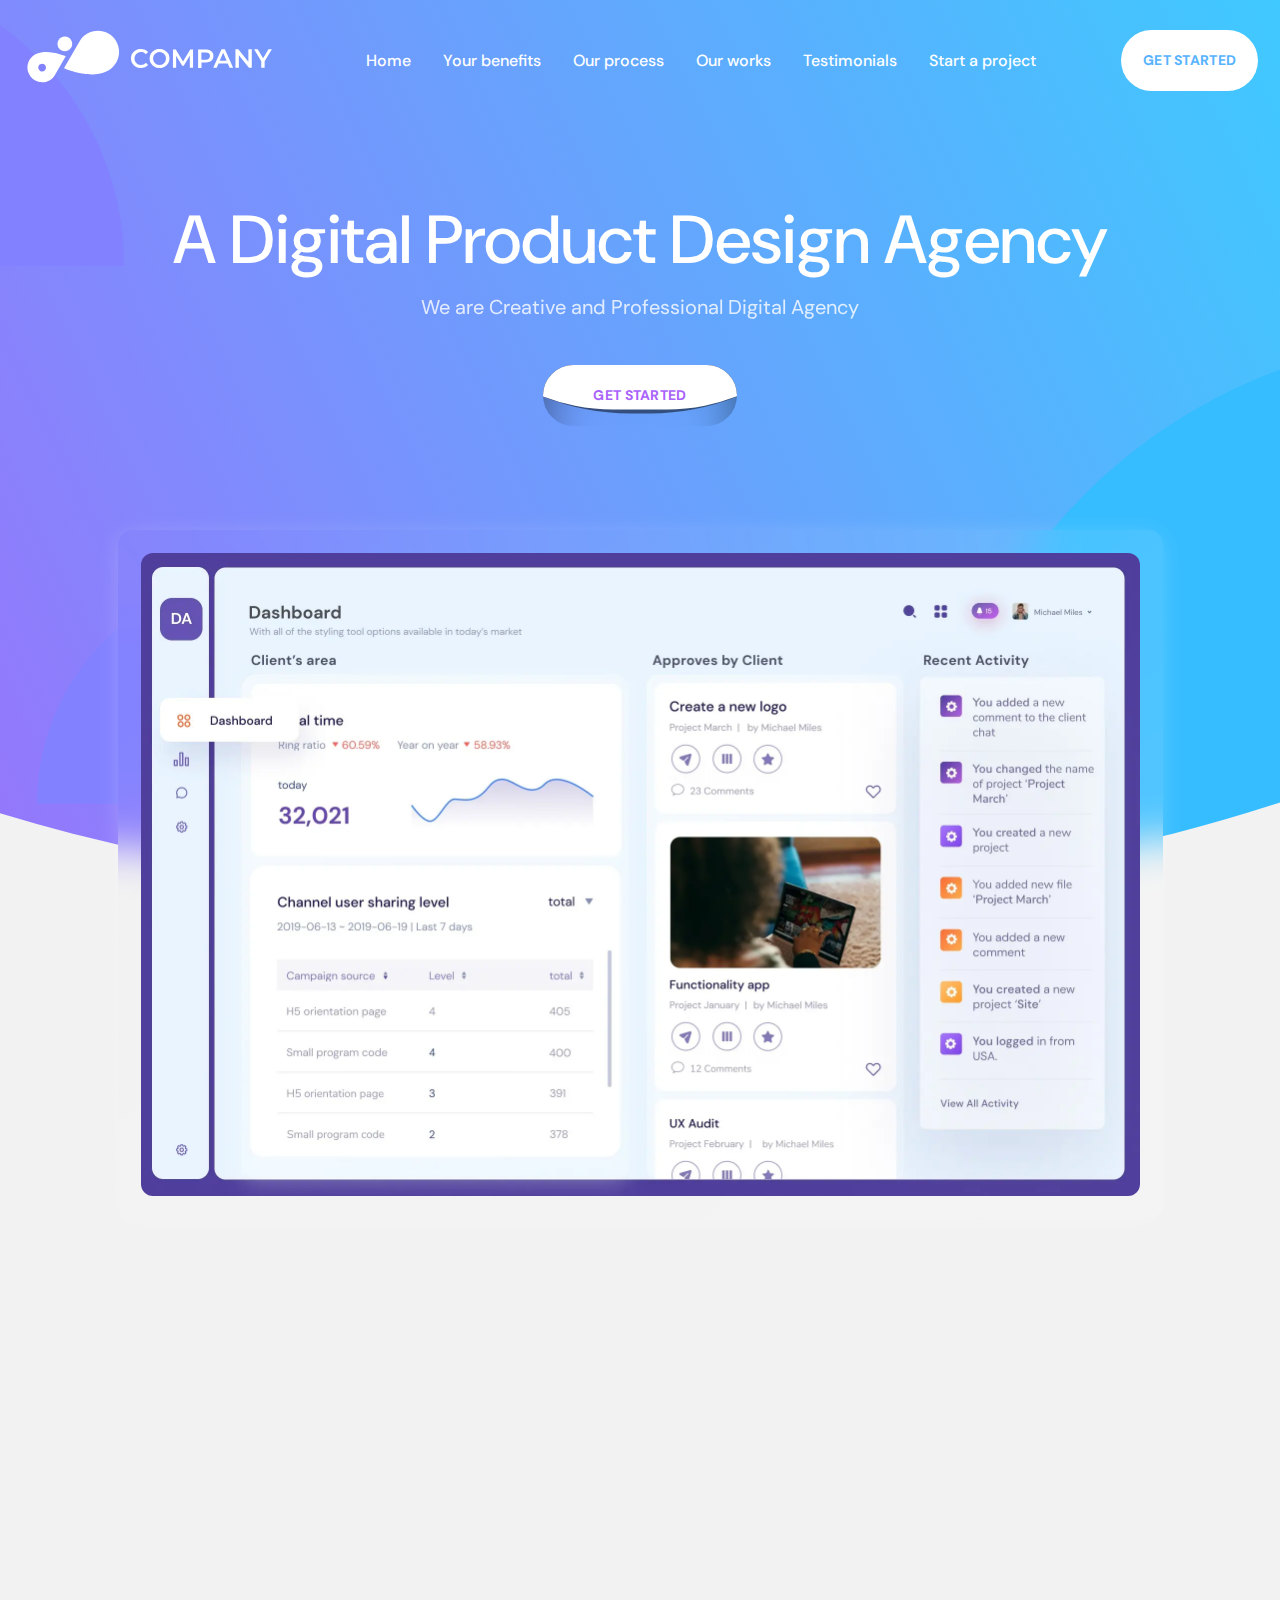
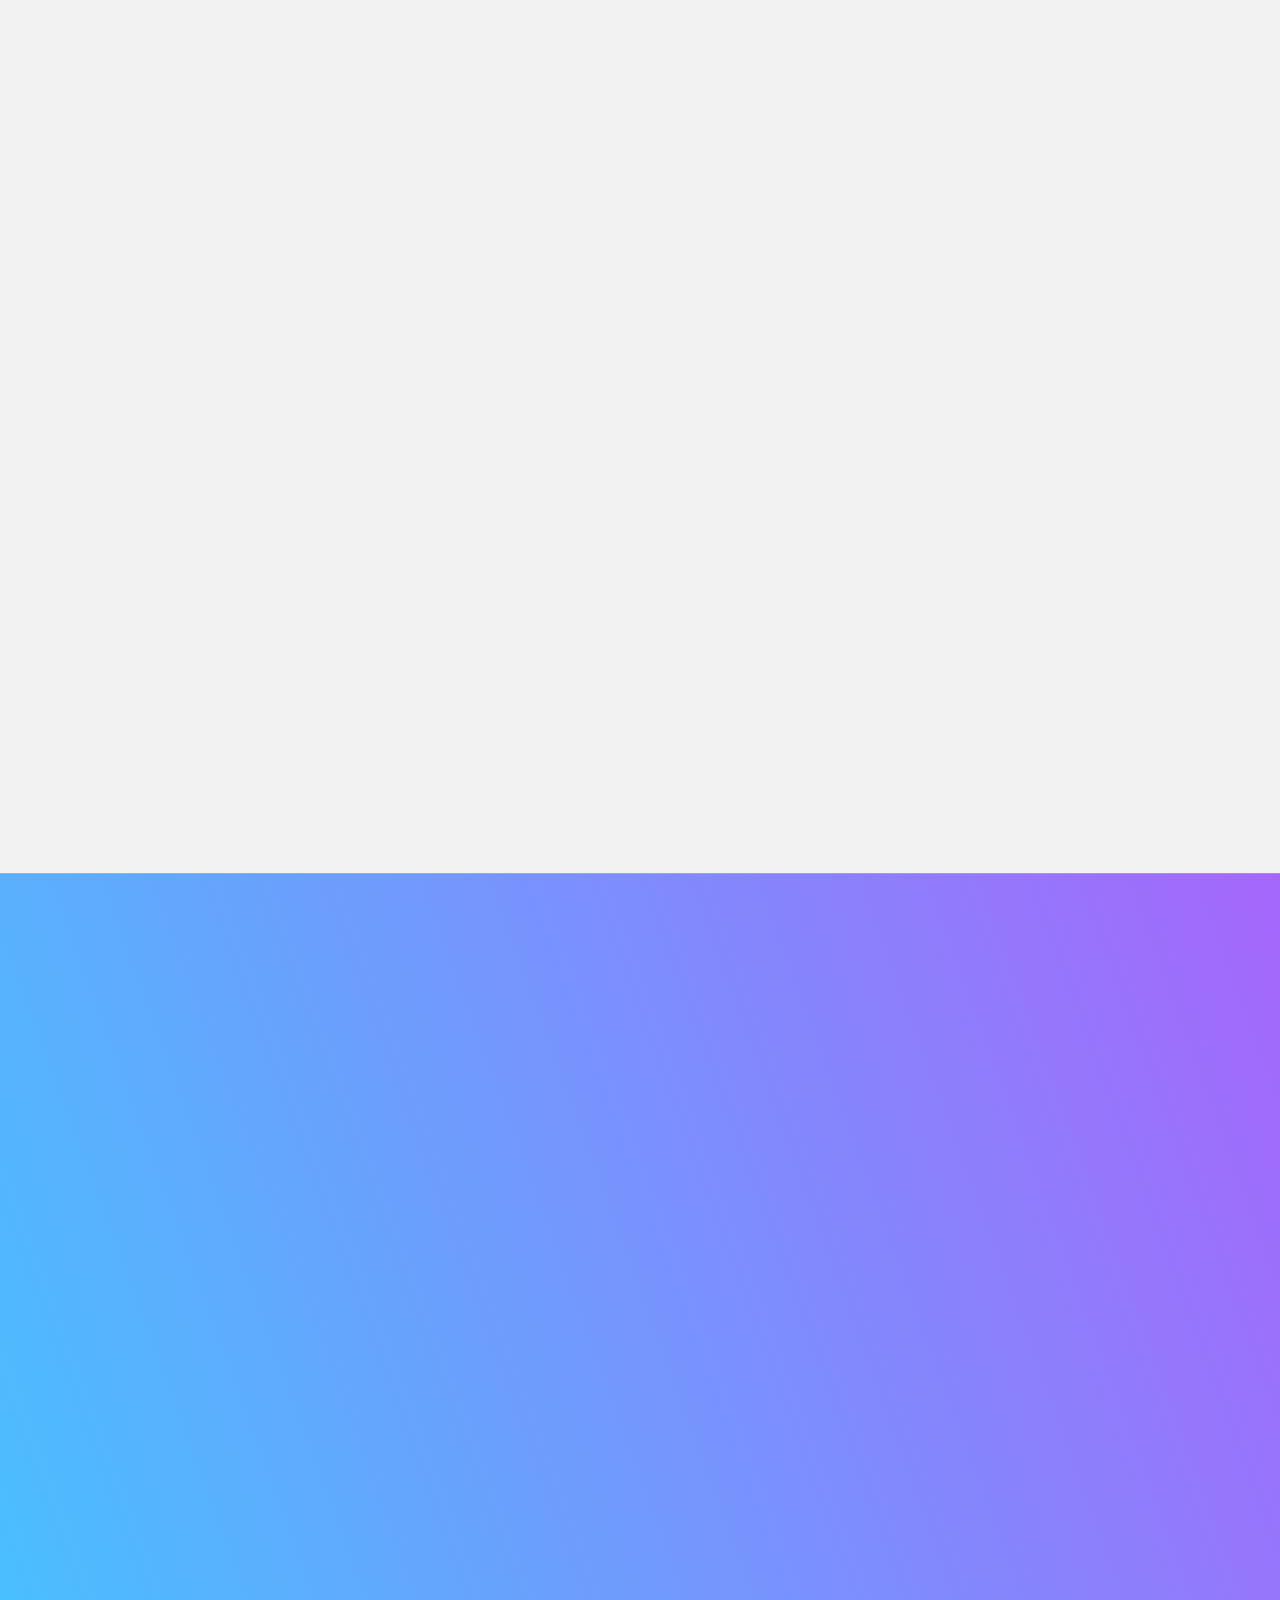
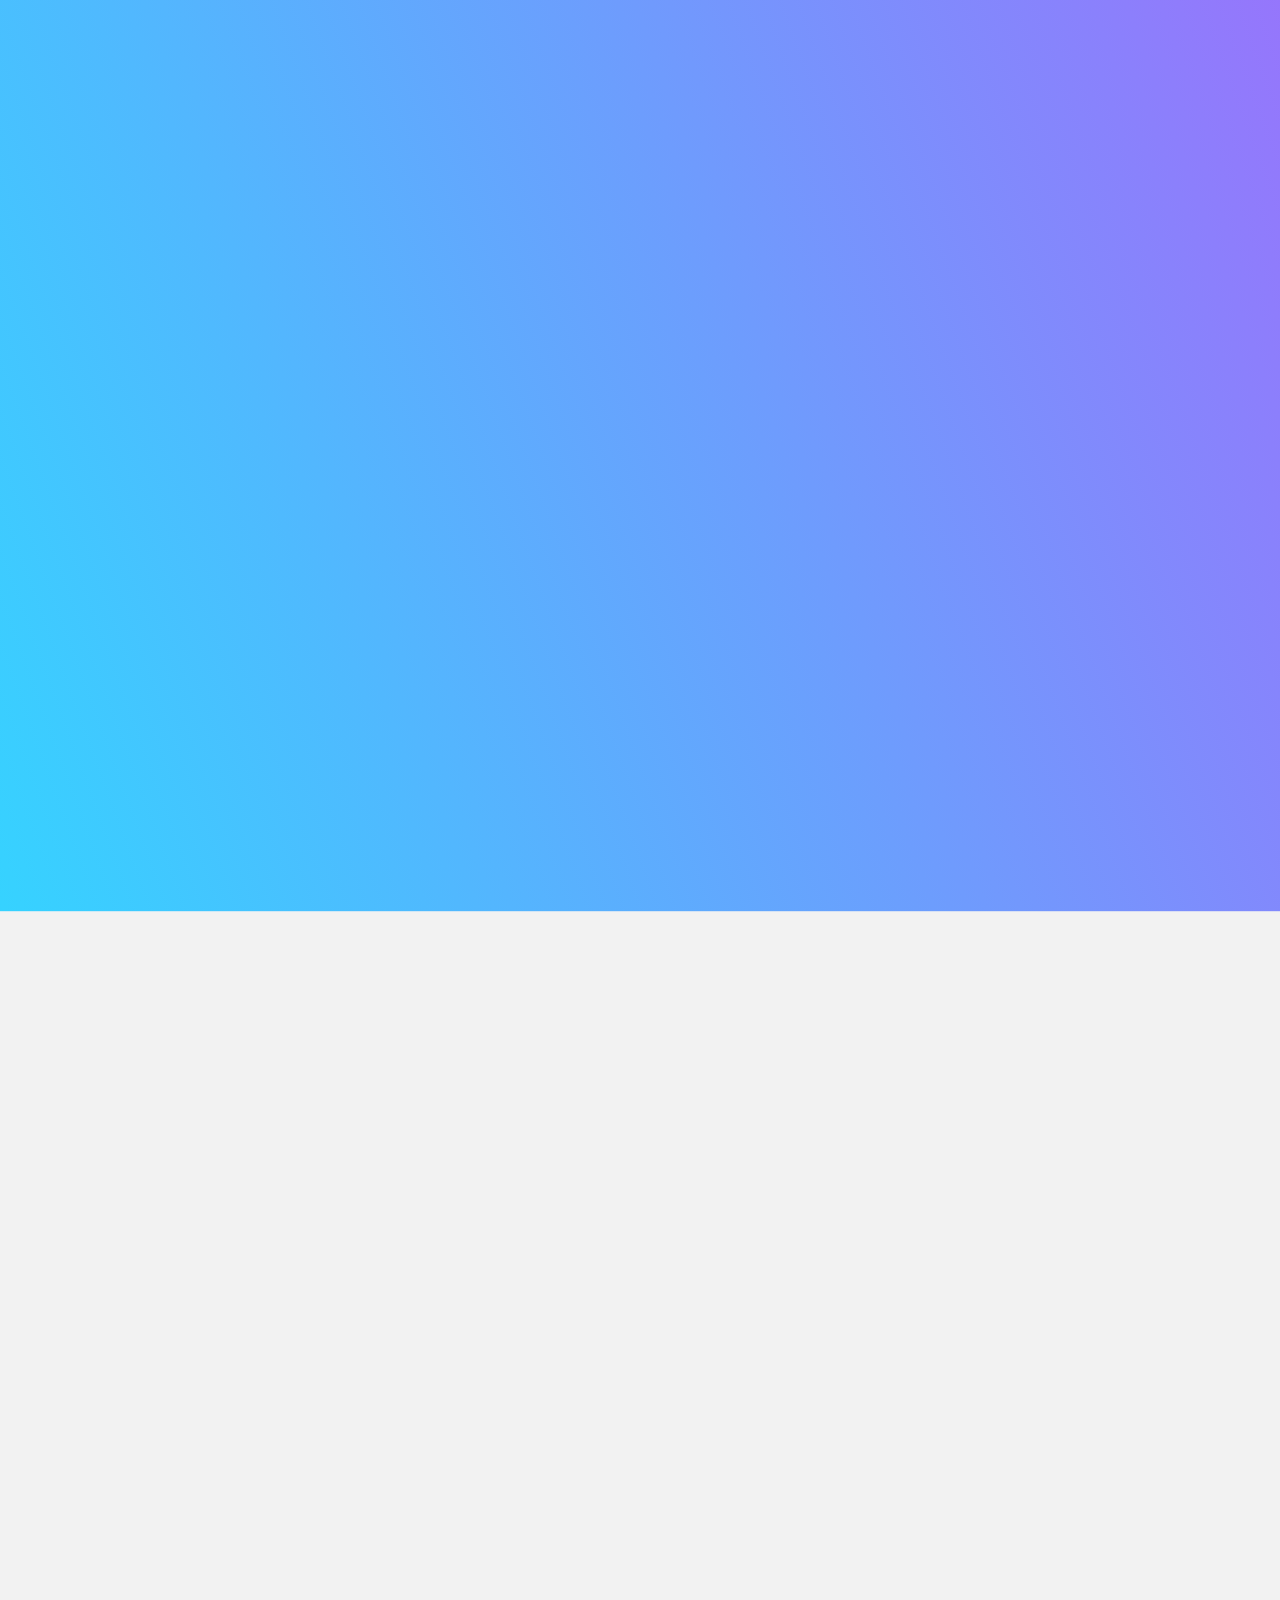
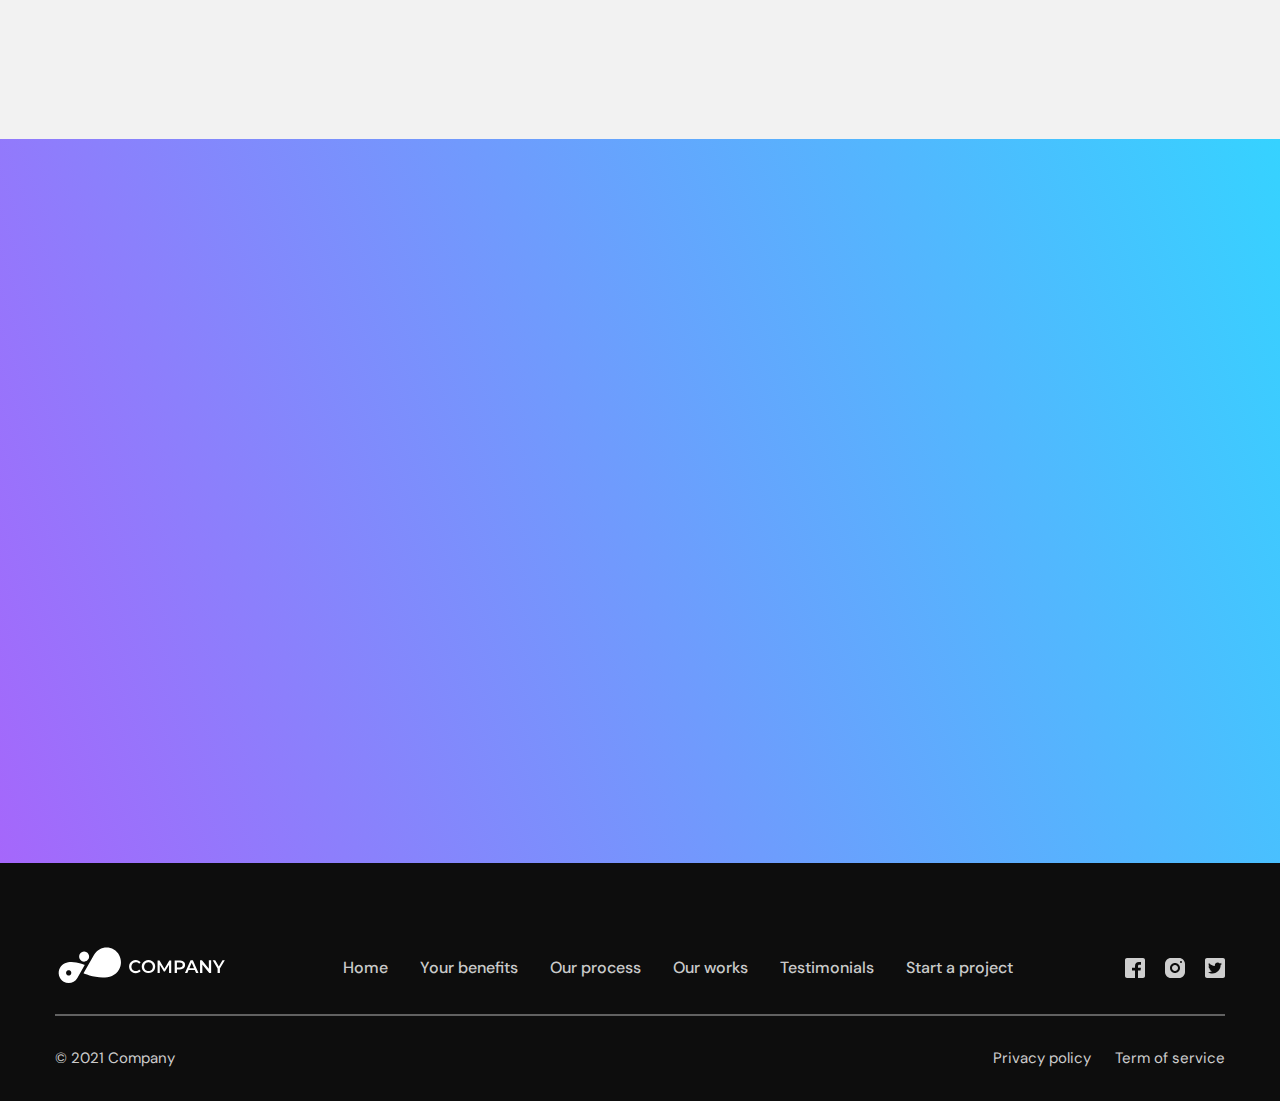
==== commit 31388252: "25.07.22 22:37" ====
--- a/home.html
+++ b/home.html
@@ -6,7 +6,7 @@
 	<meta charset="UTF-8" />
 	<meta name="format-detection" content="telephone=no" />
 	<!-- <style>body{opacity: 0;}</style> -->
-	<link rel="stylesheet" href="css/style.min.css?_v=20220725161628" />
+	<link rel="stylesheet" href="css/style.min.css?_v=20220725223431" />
 	<link rel="shortcut icon" href="favicon.ico" />
 	<!-- <meta name="robots" content="noindex, nofollow"> -->
 	<meta name="viewport" content="width=device-width, initial-scale=1.0" />
@@ -167,7 +167,7 @@
 				</div>
 			</section>
 
-			<section class="page_process process-page _anim-items">
+			<section class="page_process process-page _anim-items _anim-no-hide">
 				<div class="process-page__background"></div>
 				<div class="process-page__container">
 					<div class="process-page__body">
@@ -262,7 +262,7 @@
 				</div>
 			</section>
 
-			<section class="page_brands brands-page">
+			<section class="page_brands brands-page _anim-items _anim-no-hide">
 				<div class="brands-page__container">
 					<div class="brands-page__text text-brands">
 						<div class="text-brands__pretitle">BRANDS</div>
@@ -270,7 +270,7 @@
 							We work with thousands of the world’s leading brands
 						</h2>
 					</div>
-					<div class="brands-page__items items-brands">
+					<div class="brands-page__items items-brands _anim-items _anim-no-hide">
 						<div class="items-brands__item">
 							<picture><source srcset="img/brands/01.webp" type="image/webp"><img src="img/brands/01.png" alt="brand-logo" class="items-brands__img" /></picture>
 						</div>
@@ -312,14 +312,14 @@
 						</div>
 					</div>
 
-					<div class="brands-page__botomtext">
+					<div class="brands-page__botomtext _anim-items _anim-no-hide">
 						You're going to be in good company. We work with world's leading
 						brands.
 					</div>
 				</div>
 			</section>
 
-			<section class="page_start start-page">
+			<section class="page_start start-page _anim-items _anim-no-hide">
 				<div class="start-page__container">
 					<div class="start-page__body">
 						<div class="start-page__pretitle">start with us</div>
@@ -408,7 +408,7 @@
 		</div>
 	</div>
 </div> -->
-	<script src="js/app.min.js?_v=20220725161628"></script>
+	<script src="js/app.min.js?_v=20220725223431"></script>
 </body>
 
 </html>--- a/css/style.min.css
+++ b/css/style.min.css
@@ -1 +1 @@
-@charset "UTF-8";@import url(https://fonts.googleapis.com/css?family=DM+Sans:regular,500,700&display=swap);*{padding:0;margin:0;border:0}*,:after,:before{-webkit-box-sizing:border-box;box-sizing:border-box}body,html{height:100%;min-width:320px}body{color:#3b3e43;line-height:1;font-family:"DM Sans";font-size:1rem;-ms-text-size-adjust:100%;-moz-text-size-adjust:100%;-webkit-text-size-adjust:100%;-webkit-font-smoothing:antialiased;-moz-osx-font-smoothing:grayscale}button,input,textarea{font-family:"DM Sans";font-size:inherit}button{cursor:pointer;color:inherit;background-color:inherit}a{color:inherit}a:link,a:visited{text-decoration:none}a:hover{text-decoration:none}ul li{list-style:none}img{vertical-align:top}h1,h2,h3,h4,h5,h6{font-weight:inherit;font-size:inherit}.lock body{overflow:hidden;-ms-touch-action:none;touch-action:none;-ms-scroll-chaining:none;overscroll-behavior:none}.wrapper{min-height:100%;display:-webkit-box;display:-ms-flexbox;display:flex;-webkit-box-orient:vertical;-webkit-box-direction:normal;-ms-flex-direction:column;flex-direction:column;overflow:hidden;background-color:#f2f2f2}.wrapper>main{-webkit-box-flex:1;-ms-flex:1 1 auto;flex:1 1 auto}.wrapper>*{min-width:0}[class*=__container]{max-width:73.125rem;-webkit-box-sizing:content-box;box-sizing:content-box;margin:0 auto;padding:0 .9375rem}[class*=-ibg]{position:relative}[class*=-ibg] img{position:absolute;width:100%;height:100%;top:0;left:0;-o-object-fit:cover;object-fit:cover}[class*=-ibg_contain] img{-o-object-fit:contain;object-fit:contain}.button{position:relative;z-index:3;display:-webkit-box;display:-ms-flexbox;display:flex;-webkit-box-pack:center;-ms-flex-pack:center;justify-content:center;-webkit-box-align:center;-ms-flex-align:center;align-items:center;width:12.125rem;height:3.8125rem;border-radius:3.75rem;overflow:hidden}.button:hover .button__waves{top:-60px}.button:hover .button__text{color:#fff}.button__text{font-weight:700;font-size:.875rem;line-height:148%;letter-spacing:.02em;text-transform:uppercase;color:#57b3fe;position:relative;z-index:1;-webkit-transition:color .3s ease .25s;-o-transition:color .3s ease .25s;transition:color .3s ease .25s}.button__waves{position:absolute;top:0;left:0;width:12.125rem;height:12.125rem;background-color:#57b3fe;background-color:transparent;-webkit-box-shadow:inset 0 0 50px rgba(0,0,0,.5);box-shadow:inset 0 0 50px rgba(0,0,0,.5);-webkit-transition:all .5s;-o-transition:all .5s;transition:all .5s}.button__waves::after,.button__waves::before{content:"";position:absolute;top:0;left:50%;width:250%;height:250%;-webkit-transform:translate(-50%,-90%) rotate(0);-ms-transform:translate(-50%,-90%) rotate(0);transform:translate(-50%,-90%) rotate(0)}.button__waves::before{background-color:rgba(0,0,0,.5);border-radius:48%;-webkit-animation:waves 5s infinite linear;animation:waves 5s infinite linear}.button__waves::after{background-color:#fff;border-radius:44%;-webkit-animation:waves 10s infinite linear;animation:waves 10s infinite linear;width:230%;height:230%}@-webkit-keyframes waves{0%{-webkit-transform:translate(-50%,-90%) rotate(0);transform:translate(-50%,-90%) rotate(0)}100%{-webkit-transform:translate(-50%,-90%) rotate(360deg);transform:translate(-50%,-90%) rotate(360deg)}}@keyframes waves{0%{-webkit-transform:translate(-50%,-90%) rotate(0);transform:translate(-50%,-90%) rotate(0)}100%{-webkit-transform:translate(-50%,-90%) rotate(360deg);transform:translate(-50%,-90%) rotate(360deg)}}.header{opacity:0;position:absolute;z-index:10;width:100%;top:0;left:0}@supports (padding-top:clamp(1.25rem ,1.0227272727rem + 1.1363636364vw ,1.875rem)){.header{padding-top:clamp(1.25rem ,1.0227272727rem + 1.1363636364vw ,1.875rem)}}@supports not (padding-top:clamp(1.25rem ,1.0227272727rem + 1.1363636364vw ,1.875rem)){.header{padding-top:calc(1.25rem + .625 * (100vw - 20rem)/ 55)}}@supports (padding-bottom:clamp(1.25rem ,1.0227272727rem + 1.1363636364vw ,1.875rem)){.header{padding-bottom:clamp(1.25rem ,1.0227272727rem + 1.1363636364vw ,1.875rem)}}@supports not (padding-bottom:clamp(1.25rem ,1.0227272727rem + 1.1363636364vw ,1.875rem)){.header{padding-bottom:calc(1.25rem + .625 * (100vw - 20rem)/ 55)}}.header._active{opacity:1;-webkit-transition:all .5s ease 1s;-o-transition:all .5s ease 1s;transition:all .5s ease 1s}.header__container{max-width:1920px;display:-webkit-box;display:-ms-flexbox;display:flex;-webkit-box-pack:justify;-ms-flex-pack:justify;justify-content:space-between;-webkit-box-align:center;-ms-flex-align:center;align-items:center}@supports (gap:clamp(0.625rem ,0.3977272727rem + 1.1363636364vw ,1.25rem)){.header__container{gap:clamp(.625rem ,.3977272727rem + 1.1363636364vw ,1.25rem)}}@supports not (gap:clamp(0.625rem ,0.3977272727rem + 1.1363636364vw ,1.25rem)){.header__container{gap:calc(.625rem + .625 * (100vw - 20rem)/ 55)}}@supports (padding-left:clamp(0.9375rem ,-3.45rem + 6vw ,3.75rem)){.header__container{padding-left:clamp(.9375rem ,-3.45rem + 6vw ,3.75rem)}}@supports not (padding-left:clamp(0.9375rem ,-3.45rem + 6vw ,3.75rem)){.header__container{padding-left:calc(.9375rem + 2.8125 * (100vw - 73.125rem)/ 46.875)}}@supports (padding-right:clamp(0.9375rem ,-3.45rem + 6vw ,3.75rem)){.header__container{padding-right:clamp(.9375rem ,-3.45rem + 6vw ,3.75rem)}}@supports not (padding-right:clamp(0.9375rem ,-3.45rem + 6vw ,3.75rem)){.header__container{padding-right:calc(.9375rem + 2.8125 * (100vw - 73.125rem)/ 46.875)}}.header__logo{position:relative;z-index:2}@supports (height:clamp(2.5rem ,-0.0072726481rem + 5.2236207154vw ,3.8125rem)){.header__logo{height:clamp(2.5rem ,-.0072726481rem + 5.2236207154vw ,3.8125rem)}}@supports not (height:clamp(2.5rem ,-0.0072726481rem + 5.2236207154vw ,3.8125rem)){.header__logo{height:calc(2.5rem + 1.3125 * (100vw - 47.99875rem)/ 25.12625)}}.header__logo img{height:100%}.header__button{position:relative;z-index:2;background:#fff;border-radius:3.75rem;padding:1.25rem 3.125rem;font-weight:700;font-size:.875rem;line-height:148%;letter-spacing:.02em;text-transform:uppercase;color:#57b3fe;-webkit-transition:all .5s ease 0s;-o-transition:all .5s ease 0s;transition:all .5s ease 0s}@supports (padding-left:clamp(0.0000000625rem ,-2.0833332292rem + 4.340277691vw ,3.125rem)){.header__button{padding-left:clamp(.0000000625rem ,-2.0833332292rem + 4.340277691vw ,3.125rem)}}@supports not (padding-left:clamp(0.0000000625rem ,-2.0833332292rem + 4.340277691vw ,3.125rem)){.header__button{padding-left:calc(.0000000625rem + 3.1249999375 * (100vw - 48rem)/ 72)}}@supports (padding-right:clamp(0.0000000625rem ,-2.0833332292rem + 4.340277691vw ,3.125rem)){.header__button{padding-right:clamp(.0000000625rem ,-2.0833332292rem + 4.340277691vw ,3.125rem)}}@supports not (padding-right:clamp(0.0000000625rem ,-2.0833332292rem + 4.340277691vw ,3.125rem)){.header__button{padding-right:calc(.0000000625rem + 3.1249999375 * (100vw - 48rem)/ 72)}}.header__button:hover{background-color:rgba(255,255,255,0);color:#fff}.menu__list{display:-webkit-box;display:-ms-flexbox;display:flex;-webkit-box-align:center;-ms-flex-align:center;align-items:center;-ms-flex-wrap:wrap;flex-wrap:wrap;row-gap:.3125rem}@supports ((-moz-column-gap:clamp(0.4375rem ,-2.5475746269rem + 6.2189054726vw ,2rem)) or (column-gap:clamp(0.4375rem ,-2.5475746269rem + 6.2189054726vw ,2rem))){.menu__list{-webkit-column-gap:clamp(.4375rem ,-2.5475746269rem + 6.2189054726vw ,2rem);-moz-column-gap:clamp(.4375rem ,-2.5475746269rem + 6.2189054726vw ,2rem);column-gap:clamp(.4375rem ,-2.5475746269rem + 6.2189054726vw ,2rem)}}@supports not ((-moz-column-gap:clamp(0.4375rem ,-2.5475746269rem + 6.2189054726vw ,2rem)) or (column-gap:clamp(0.4375rem ,-2.5475746269rem + 6.2189054726vw ,2rem))){.menu__list{-webkit-column-gap:calc(.4375rem + 1.5625 * (100vw - 48rem)/ 25.125);-moz-column-gap:calc(.4375rem + 1.5625 * (100vw - 48rem)/ 25.125);column-gap:calc(.4375rem + 1.5625 * (100vw - 48rem)/ 25.125)}}.menu__link{position:relative;font-weight:500;line-height:1;color:#fff}@supports (font-size:clamp(0.875rem ,0.6362121287rem + 0.4974876872vw ,1rem)){.menu__link{font-size:clamp(.875rem ,.6362121287rem + .4974876872vw ,1rem)}}@supports not (font-size:clamp(0.875rem ,0.6362121287rem + 0.4974876872vw ,1rem)){.menu__link{font-size:calc(.875rem + .125 * (100vw - 47.99875rem)/ 25.12625)}}.menu__link:hover::after{width:100%}.menu__link::after{position:absolute;top:100%;left:0;display:block;content:"";height:2px;width:0%;background-color:#fff;-webkit-transition:width .3s ease 0s;-o-transition:width .3s ease 0s;transition:width .3s ease 0s}.icon-menu{display:none}.footer{background-color:#0d0d0d;position:relative;z-index:2}@supports (padding-top:clamp(3.125rem ,2.3522727273rem + 3.8636363636vw ,5.25rem)){.footer__container{padding-top:clamp(3.125rem ,2.3522727273rem + 3.8636363636vw ,5.25rem)}}@supports not (padding-top:clamp(3.125rem ,2.3522727273rem + 3.8636363636vw ,5.25rem)){.footer__container{padding-top:calc(3.125rem + 2.125 * (100vw - 20rem)/ 55)}}.footer__top{display:-webkit-box;display:-ms-flexbox;display:flex;-webkit-box-align:center;-ms-flex-align:center;align-items:center;position:relative}@supports (padding-bottom:clamp(0.625rem ,0.2386363636rem + 1.9318181818vw ,1.6875rem)){.footer__top{padding-bottom:clamp(.625rem ,.2386363636rem + 1.9318181818vw ,1.6875rem)}}@supports not (padding-bottom:clamp(0.625rem ,0.2386363636rem + 1.9318181818vw ,1.6875rem)){.footer__top{padding-bottom:calc(.625rem + 1.0625 * (100vw - 20rem)/ 55)}}@supports (gap:clamp(0.625rem ,-0.9886363636rem + 8.0681818182vw ,5.0625rem)){.footer__top{gap:clamp(.625rem ,-.9886363636rem + 8.0681818182vw ,5.0625rem)}}@supports not (gap:clamp(0.625rem ,-0.9886363636rem + 8.0681818182vw ,5.0625rem)){.footer__top{gap:calc(.625rem + 4.4375 * (100vw - 20rem)/ 55)}}@supports (gap:clamp(0.625rem ,-14.1666666667rem + 26.2962962963vw ,5.0625rem)){.footer__top{gap:clamp(.625rem ,-14.1666666667rem + 26.2962962963vw ,5.0625rem)}}@supports not (gap:clamp(0.625rem ,-14.1666666667rem + 26.2962962963vw ,5.0625rem)){.footer__top{gap:calc(.625rem + 4.4375 * (100vw - 56.25rem)/ 16.875)}}.footer__top::after{position:absolute;content:"";bottom:0;left:0;width:100%;height:2px;opacity:.35;background-color:#fff}.footer__bottom{display:-webkit-box;display:-ms-flexbox;display:flex;-webkit-box-align:center;-ms-flex-align:center;align-items:center;-webkit-box-pack:justify;-ms-flex-pack:justify;justify-content:space-between}@supports (padding-bottom:clamp(0.9375rem ,0.5965909091rem + 1.7045454545vw ,1.875rem)){.footer__bottom{padding-bottom:clamp(.9375rem ,.5965909091rem + 1.7045454545vw ,1.875rem)}}@supports not (padding-bottom:clamp(0.9375rem ,0.5965909091rem + 1.7045454545vw ,1.875rem)){.footer__bottom{padding-bottom:calc(.9375rem + .9375 * (100vw - 20rem)/ 55)}}@supports (padding-top:clamp(0.9375rem ,0.5965909091rem + 1.7045454545vw ,1.875rem)){.footer__bottom{padding-top:clamp(.9375rem ,.5965909091rem + 1.7045454545vw ,1.875rem)}}@supports not (padding-top:clamp(0.9375rem ,0.5965909091rem + 1.7045454545vw ,1.875rem)){.footer__bottom{padding-top:calc(.9375rem + .9375 * (100vw - 20rem)/ 55)}}.footer-top__logo{-webkit-box-flex:0;-ms-flex:0 0 11rem;flex:0 0 11rem}.footer-top__logo img{max-width:100%}.footer-top__menu-body{-webkit-box-flex:1;-ms-flex:1 1 auto;flex:1 1 auto}.footer-top__menu{display:-webkit-box;display:-ms-flexbox;display:flex;-ms-flex-wrap:wrap;flex-wrap:wrap;-webkit-box-pack:center;-ms-flex-pack:center;justify-content:center}@supports (gap:clamp(0.9375rem ,-2.6041666667rem + 6.2962962963vw ,2rem)){.footer-top__menu{gap:clamp(.9375rem ,-2.6041666667rem + 6.2962962963vw ,2rem)}}@supports not (gap:clamp(0.9375rem ,-2.6041666667rem + 6.2962962963vw ,2rem)){.footer-top__menu{gap:calc(.9375rem + 1.0625 * (100vw - 56.25rem)/ 16.875)}}@supports (font-size:clamp(0.875rem ,0.4583333333rem + 0.7407407407vw ,1rem)){.footer-top__menu{font-size:clamp(.875rem ,.4583333333rem + .7407407407vw ,1rem)}}@supports not (font-size:clamp(0.875rem ,0.4583333333rem + 0.7407407407vw ,1rem)){.footer-top__menu{font-size:calc(.875rem + .125 * (100vw - 56.25rem)/ 16.875)}}.footer-top__social{display:-webkit-box;display:-ms-flexbox;display:flex;gap:1.25rem}.menu-footer__item{font-weight:500;line-height:100%;color:rgba(255,255,255,.8)}.menu-footer__link{position:relative}.menu-footer__link:hover::after{width:100%}.menu-footer__link::after{position:absolute;top:100%;left:0;display:block;content:"";height:2px;width:0%;background-color:#fff;-webkit-transition:width .3s ease 0s;-o-transition:width .3s ease 0s;transition:width .3s ease 0s}.bottom-footer__name-company{font-size:.9375rem;line-height:1.6666666667;color:rgba(255,255,255,.8)}.bottom-footer__policy{display:-webkit-box;display:-ms-flexbox;display:flex;gap:1.5rem}.bottom-footer__link{font-size:.9375rem;line-height:1.3333333333;color:rgba(255,255,255,.8);-webkit-transition:all .3s ease 0s;-o-transition:all .3s ease 0s;transition:all .3s ease 0s}.bottom-footer__link:hover{color:#fff}.main-page__img{position:absolute;width:100%;height:100%;min-height:50rem;max-height:84.125rem}.main-page__img img{-o-object-fit:cover;object-fit:cover;width:100%;height:100%;-o-object-position:bottom;object-position:bottom;-webkit-transform:translate(0,-100%);-ms-transform:translate(0,-100%);transform:translate(0,-100%)}.main-page__img._active img{-webkit-transform:translate(0,0);-ms-transform:translate(0,0);transform:translate(0,0);-webkit-transition:all .5s ease 0s;-o-transition:all .5s ease 0s;transition:all .5s ease 0s}.main-page__container{position:relative;max-height:84.125rem;min-height:50rem;height:100vh}.main-page__content{position:relative}.main-page__body{height:100%;display:-webkit-box;display:-ms-flexbox;display:flex;-webkit-box-orient:vertical;-webkit-box-direction:normal;-ms-flex-direction:column;flex-direction:column;-webkit-box-align:center;-ms-flex-align:center;align-items:center}@supports (padding-top:clamp(6.25rem ,3.9772727273rem + 11.3636363636vw ,12.5rem)){.main-page__body{padding-top:clamp(6.25rem ,3.9772727273rem + 11.3636363636vw ,12.5rem)}}@supports not (padding-top:clamp(6.25rem ,3.9772727273rem + 11.3636363636vw ,12.5rem)){.main-page__body{padding-top:calc(6.25rem + 6.25 * (100vw - 20rem)/ 55)}}.body-main__title{font-weight:500;line-height:120%;color:#f2f2f2;opacity:0;text-align:center;margin-bottom:.5rem}@supports (font-size:clamp(2.5rem ,1.8636363636rem + 3.1818181818vw ,4.25rem)){.body-main__title{font-size:clamp(2.5rem ,1.8636363636rem + 3.1818181818vw ,4.25rem)}}@supports not (font-size:clamp(2.5rem ,1.8636363636rem + 3.1818181818vw ,4.25rem)){.body-main__title{font-size:calc(2.5rem + 1.75 * (100vw - 20rem)/ 55)}}.body-main__title._active{color:#fff;opacity:1;-webkit-transition:all .5s ease .3s;-o-transition:all .5s ease .3s;transition:all .5s ease .3s}.body-main__subtitle{font-size:1.25rem;line-height:1.7;text-align:center;color:#fff;opacity:0;margin-bottom:2.5625rem}.body-main__subtitle._active{opacity:.8;-webkit-transition:all .5s ease .4s;-o-transition:all .5s ease .4s;transition:all .5s ease .4s}.body-main__button{opacity:0;-webkit-transform:translate(-120%,0);-ms-transform:translate(-120%,0);transform:translate(-120%,0)}.body-main__button._active{-webkit-transition:opacity .6s ease .6s,-webkit-transform .6s ease .6s;transition:opacity .6s ease .6s,-webkit-transform .6s ease .6s;-o-transition:opacity .6s ease .6s,transform .6s ease .6s;transition:opacity .6s ease .6s,transform .6s ease .6s;transition:opacity .6s ease .6s,transform .6s ease .6s,-webkit-transform .6s ease .6s;opacity:1;-webkit-transform:translate(0,0);-ms-transform:translate(0,0);transform:translate(0,0)}@supports (margin-top:clamp(-25rem ,9.0909091761rem + -45.4545455682vw ,0.0000000625rem)){.dashboard-page{margin-top:clamp(-25rem ,9.0909091761rem + -45.4545455682vw ,.0000000625rem)}}@supports not (margin-top:clamp(-25rem ,9.0909091761rem + -45.4545455682vw ,0.0000000625rem)){.dashboard-page{margin-top:calc(.0000000625rem + -25.0000000625 * (100vw - 20rem)/ 55)}}.dashboard-page__container{position:relative;z-index:5}.dashboard-page__content{width:89.31%;padding:1.4375rem;margin:0 auto;background:-o-linear-gradient(308.49deg,rgba(255,255,255,0) .96%,rgba(255,255,255,.19) 99.4%);background:linear-gradient(141.51deg,rgba(255,255,255,0) .96%,rgba(255,255,255,.19) 99.4%);-webkit-box-shadow:0 4px 24px -1px rgba(255,255,255,.2);box-shadow:0 4px 24px -1px rgba(255,255,255,.2);-webkit-backdrop-filter:blur(21px);backdrop-filter:blur(21px);border-radius:.9375rem;-webkit-transform:rotateX(-90deg);transform:rotateX(-90deg)}.dashboard-page__container._active .dashboard-page__content{-webkit-transition:all .5s ease 0s;-o-transition:all .5s ease 0s;transition:all .5s ease 0s;-webkit-transform:perspective(1000px) rotateX(0);transform:perspective(1000px) rotateX(0)}.dashboard-page__img{width:100%;border-radius:.75rem}.helpwith-page{position:relative;z-index:2}@supports (margin-top:clamp(1.5625rem ,-2.0511363636rem + 18.0681818182vw ,11.5rem)){.helpwith-page{margin-top:clamp(1.5625rem ,-2.0511363636rem + 18.0681818182vw ,11.5rem)}}@supports not (margin-top:clamp(1.5625rem ,-2.0511363636rem + 18.0681818182vw ,11.5rem)){.helpwith-page{margin-top:calc(1.5625rem + 9.9375 * (100vw - 20rem)/ 55)}}@supports (padding-top:clamp(1.875rem ,1.6022727273rem + 1.3636363636vw ,2.625rem)){.helpwith-page__container{padding-top:clamp(1.875rem ,1.6022727273rem + 1.3636363636vw ,2.625rem)}}@supports not (padding-top:clamp(1.875rem ,1.6022727273rem + 1.3636363636vw ,2.625rem)){.helpwith-page__container{padding-top:calc(1.875rem + .75 * (100vw - 20rem)/ 55)}}.helpwith-page__title{font-weight:500;line-height:122%;max-width:33rem;opacity:0;-webkit-transform:translate(-100%,0);-ms-transform:translate(-100%,0);transform:translate(-100%,0)}@supports (font-size:clamp(1.875rem ,1.4659090909rem + 2.0454545455vw ,3rem)){.helpwith-page__title{font-size:clamp(1.875rem ,1.4659090909rem + 2.0454545455vw ,3rem)}}@supports not (font-size:clamp(1.875rem ,1.4659090909rem + 2.0454545455vw ,3rem)){.helpwith-page__title{font-size:calc(1.875rem + 1.125 * (100vw - 20rem)/ 55)}}@supports (margin-bottom:clamp(1.875rem ,1.8295454545rem + 0.2272727273vw ,2rem)){.helpwith-page__title{margin-bottom:clamp(1.875rem ,1.8295454545rem + .2272727273vw ,2rem)}}@supports not (margin-bottom:clamp(1.875rem ,1.8295454545rem + 0.2272727273vw ,2rem)){.helpwith-page__title{margin-bottom:calc(1.875rem + .125 * (100vw - 20rem)/ 55)}}.helpwith-page__title._active{-webkit-transition:all .5s ease 0s;-o-transition:all .5s ease 0s;transition:all .5s ease 0s;-webkit-transform:translate(0,0);-ms-transform:translate(0,0);transform:translate(0,0);opacity:1}.helpwith-page__items{display:-ms-grid;display:grid;-ms-grid-columns:(1fr)[3];grid-template-columns:repeat(3,1fr);-ms-grid-rows:(1fr)[2];grid-template-rows:repeat(2,1fr);row-gap:1.5625rem}@supports ((-moz-column-gap:clamp(0.625rem ,0.1704545455rem + 2.2727272727vw ,1.875rem)) or (column-gap:clamp(0.625rem ,0.1704545455rem + 2.2727272727vw ,1.875rem))){.helpwith-page__items{-webkit-column-gap:clamp(.625rem ,.1704545455rem + 2.2727272727vw ,1.875rem);-moz-column-gap:clamp(.625rem ,.1704545455rem + 2.2727272727vw ,1.875rem);column-gap:clamp(.625rem ,.1704545455rem + 2.2727272727vw ,1.875rem)}}@supports not ((-moz-column-gap:clamp(0.625rem ,0.1704545455rem + 2.2727272727vw ,1.875rem)) or (column-gap:clamp(0.625rem ,0.1704545455rem + 2.2727272727vw ,1.875rem))){.helpwith-page__items{-webkit-column-gap:calc(.625rem + 1.25 * (100vw - 20rem)/ 55);-moz-column-gap:calc(.625rem + 1.25 * (100vw - 20rem)/ 55);column-gap:calc(.625rem + 1.25 * (100vw - 20rem)/ 55)}}@supports (row-gap:clamp(0.625rem ,0.2840909091rem + 1.7045454545vw ,1.5625rem)){.helpwith-page__items{row-gap:clamp(.625rem ,.2840909091rem + 1.7045454545vw ,1.5625rem)}}@supports not (row-gap:clamp(0.625rem ,0.2840909091rem + 1.7045454545vw ,1.5625rem)){.helpwith-page__items{row-gap:calc(.625rem + .9375 * (100vw - 20rem)/ 55)}}.helpwith-page__item{display:-webkit-box;display:-ms-flexbox;display:flex;-webkit-box-orient:vertical;-webkit-box-direction:normal;-ms-flex-direction:column;flex-direction:column;background-color:#fff;-webkit-box-shadow:0 1.25rem 3.125rem rgba(59,62,67,.05);box-shadow:0 1.25rem 3.125rem rgba(59,62,67,.05);border-radius:.9375rem;-webkit-transform:rotateY(90deg);transform:rotateY(90deg);-webkit-transition:all .2s ease 0s;-o-transition:all .2s ease 0s;transition:all .2s ease 0s}@supports (padding-top:clamp(1.25rem ,0.5681818182rem + 3.4090909091vw ,3.125rem)){.helpwith-page__item{padding-top:clamp(1.25rem ,.5681818182rem + 3.4090909091vw ,3.125rem)}}@supports not (padding-top:clamp(1.25rem ,0.5681818182rem + 3.4090909091vw ,3.125rem)){.helpwith-page__item{padding-top:calc(1.25rem + 1.875 * (100vw - 20rem)/ 55)}}@supports (padding-right:clamp(1.25rem ,1.1363636364rem + 0.5681818182vw ,1.5625rem)){.helpwith-page__item{padding-right:clamp(1.25rem ,1.1363636364rem + .5681818182vw ,1.5625rem)}}@supports not (padding-right:clamp(1.25rem ,1.1363636364rem + 0.5681818182vw ,1.5625rem)){.helpwith-page__item{padding-right:calc(1.25rem + .3125 * (100vw - 20rem)/ 55)}}@supports (padding-bottom:clamp(1.25rem ,0.5681818182rem + 3.4090909091vw ,3.125rem)){.helpwith-page__item{padding-bottom:clamp(1.25rem ,.5681818182rem + 3.4090909091vw ,3.125rem)}}@supports not (padding-bottom:clamp(1.25rem ,0.5681818182rem + 3.4090909091vw ,3.125rem)){.helpwith-page__item{padding-bottom:calc(1.25rem + 1.875 * (100vw - 20rem)/ 55)}}@supports (padding-left:clamp(1.25rem ,0.7727272727rem + 2.3863636364vw ,2.5625rem)){.helpwith-page__item{padding-left:clamp(1.25rem ,.7727272727rem + 2.3863636364vw ,2.5625rem)}}@supports not (padding-left:clamp(1.25rem ,0.7727272727rem + 2.3863636364vw ,2.5625rem)){.helpwith-page__item{padding-left:calc(1.25rem + 1.3125 * (100vw - 20rem)/ 55)}}.helpwith-page__items._active .helpwith-page__item{-webkit-transform:perspective(400px) rotateY(0);transform:perspective(400px) rotateY(0)}.helpwith-page__items._active .helpwith-page__item:nth-child(1){-webkit-transition:all .5s ease .3s;-o-transition:all .5s ease .3s;transition:all .5s ease .3s}.helpwith-page__items._active .helpwith-page__item:nth-child(2){-webkit-transition:all .5s ease .5s;-o-transition:all .5s ease .5s;transition:all .5s ease .5s}.helpwith-page__items._active .helpwith-page__item:nth-child(3){-webkit-transition:all .5s ease .7s;-o-transition:all .5s ease .7s;transition:all .5s ease .7s}.helpwith-page__items._active .helpwith-page__item:nth-child(4){-webkit-transition:all .5s ease .9s;-o-transition:all .5s ease .9s;transition:all .5s ease .9s}.helpwith-page__items._active .helpwith-page__item:nth-child(5){-webkit-transition:all .5s ease 1.1s;-o-transition:all .5s ease 1.1s;transition:all .5s ease 1.1s}.helpwith-page__items._active .helpwith-page__item:nth-child(6){-webkit-transition:all .5s ease 1.3s;-o-transition:all .5s ease 1.3s;transition:all .5s ease 1.3s}.helpwith-page__decor{position:absolute;z-index:-1}.helpwith-page__decor1{top:0;left:0;-webkit-transform:translate(-100%,0);-ms-transform:translate(-100%,0);transform:translate(-100%,0);opacity:0}.helpwith-page__decor1._active{left:100%;opacity:1;-webkit-transition:all 1.2s cubic-bezier(.175,.885,.32,1.275) .8s;-o-transition:all 1.2s cubic-bezier(.175,.885,.32,1.275) .8s;transition:all 1.2s cubic-bezier(.175,.885,.32,1.275) .8s}.helpwith-page__decor2{bottom:0;left:0;-webkit-transform-origin:top left;-ms-transform-origin:top left;transform-origin:top left;-webkit-transform:translate(-19.2307692308%,0) rotateZ(90deg);-ms-transform:translate(-19.2307692308%,0) rotate(90deg);transform:translate(-19.2307692308%,0) rotateZ(90deg)}.helpwith-page__decor2._active{-webkit-transform:translate(-19.2307692308%,0) rotateZ(0);-ms-transform:translate(-19.2307692308%,0) rotate(0);transform:translate(-19.2307692308%,0) rotateZ(0);-webkit-transition:all .7s cubic-bezier(.175,.885,.32,1.075) .5s;-o-transition:all .7s cubic-bezier(.175,.885,.32,1.075) .5s;transition:all .7s cubic-bezier(.175,.885,.32,1.075) .5s}.item-help__icon{width:3.125rem;height:3.125rem;border-radius:.9375rem;display:-webkit-box;display:-ms-flexbox;display:flex;-webkit-box-pack:center;-ms-flex-pack:center;justify-content:center;-webkit-box-align:center;-ms-flex-align:center;align-items:center}@supports (margin-bottom:clamp(0.9375rem ,0.8238636364rem + 0.5681818182vw ,1.25rem)){.item-help__icon{margin-bottom:clamp(.9375rem ,.8238636364rem + .5681818182vw ,1.25rem)}}@supports not (margin-bottom:clamp(0.9375rem ,0.8238636364rem + 0.5681818182vw ,1.25rem)){.item-help__icon{margin-bottom:calc(.9375rem + .3125 * (100vw - 20rem)/ 55)}}.item-help__title{font-weight:700;font-size:1.375rem;line-height:1.3636363636}@supports (margin-bottom:clamp(0.625rem ,0.5113636364rem + 0.5681818182vw ,0.9375rem)){.item-help__title{margin-bottom:clamp(.625rem ,.5113636364rem + .5681818182vw ,.9375rem)}}@supports not (margin-bottom:clamp(0.625rem ,0.5113636364rem + 0.5681818182vw ,0.9375rem)){.item-help__title{margin-bottom:calc(.625rem + .3125 * (100vw - 20rem)/ 55)}}.item-help__subtitle{line-height:1.5;color:#595e64}.item-help__subtitle span{font-weight:700}.item-help__icon1{background-color:#ffe7db}.item-help__icon2{background-color:#e7f2ef}.item-help__icon3{background-color:#faf3d8}.item-help__icon4{background-color:#c0f2ef}.item-help__icon5{background-color:#ede7f2}.item-help__icon6{background-color:#d8f0fa}.back{background:-o-linear-gradient(200.22deg,#35d3ff -.64%,#a963fb 103.6%);background:linear-gradient(249.78deg,#35d3ff -.64%,#a963fb 103.6%);-webkit-transform:rotate(-180deg);-ms-transform:rotate(-180deg);transform:rotate(-180deg);width:100%;height:700px}.process-page{position:relative}@supports (margin-top:clamp(3.125rem ,0.0795454545rem + 15.2272727273vw ,11.5rem)){.process-page{margin-top:clamp(3.125rem ,.0795454545rem + 15.2272727273vw ,11.5rem)}}@supports not (margin-top:clamp(3.125rem ,0.0795454545rem + 15.2272727273vw ,11.5rem)){.process-page{margin-top:calc(3.125rem + 8.375 * (100vw - 20rem)/ 55)}}.process-page__background{position:absolute;background:-o-linear-gradient(200.22deg,#35d3ff -.64%,#a963fb 103.6%);background:linear-gradient(249.78deg,#35d3ff -.64%,#a963fb 103.6%);-webkit-transform:rotate(-180deg);-ms-transform:rotate(-180deg);transform:rotate(-180deg);width:100%;height:100%}.process-page__container{display:-webkit-box;display:-ms-flexbox;display:flex;-webkit-box-orient:vertical;-webkit-box-direction:normal;-ms-flex-direction:column;flex-direction:column;-webkit-box-align:center;-ms-flex-align:center;align-items:center}@supports (padding-top:clamp(3.125rem ,-0.1477272727rem + 16.3636363636vw ,12.125rem)){.process-page__container{padding-top:clamp(3.125rem ,-.1477272727rem + 16.3636363636vw ,12.125rem)}}@supports not (padding-top:clamp(3.125rem ,-0.1477272727rem + 16.3636363636vw ,12.125rem)){.process-page__container{padding-top:calc(3.125rem + 9 * (100vw - 20rem)/ 55)}}@supports (padding-bottom:clamp(3.125rem ,0.0795454545rem + 15.2272727273vw ,11.5rem)){.process-page__container{padding-bottom:clamp(3.125rem ,.0795454545rem + 15.2272727273vw ,11.5rem)}}@supports not (padding-bottom:clamp(3.125rem ,0.0795454545rem + 15.2272727273vw ,11.5rem)){.process-page__container{padding-bottom:calc(3.125rem + 8.375 * (100vw - 20rem)/ 55)}}.process-page__body{display:-webkit-box;display:-ms-flexbox;display:flex;-webkit-box-orient:vertical;-webkit-box-direction:normal;-ms-flex-direction:column;flex-direction:column;-webkit-box-align:center;-ms-flex-align:center;align-items:center;position:relative;z-index:3}@supports (margin-bottom:clamp(1.25rem ,0.9772727273rem + 1.3636363636vw ,2rem)){.process-page__body{margin-bottom:clamp(1.25rem ,.9772727273rem + 1.3636363636vw ,2rem)}}@supports not (margin-bottom:clamp(1.25rem ,0.9772727273rem + 1.3636363636vw ,2rem)){.process-page__body{margin-bottom:calc(1.25rem + .75 * (100vw - 20rem)/ 55)}}.process-page__pretitle{font-weight:700;font-size:.75rem;line-height:122%;text-align:center;letter-spacing:.15em;text-transform:uppercase;color:#fff;opacity:0;-webkit-transition:all .8s ease 0s;-o-transition:all .8s ease 0s;transition:all .8s ease 0s;-webkit-transform:translate(-100%,0);-ms-transform:translate(-100%,0);transform:translate(-100%,0)}@supports (margin-bottom:clamp(0.625rem ,0.5340909091rem + 0.4545454545vw ,0.875rem)){.process-page__pretitle{margin-bottom:clamp(.625rem ,.5340909091rem + .4545454545vw ,.875rem)}}@supports not (margin-bottom:clamp(0.625rem ,0.5340909091rem + 0.4545454545vw ,0.875rem)){.process-page__pretitle{margin-bottom:calc(.625rem + .25 * (100vw - 20rem)/ 55)}}.process-page._active .process-page__pretitle{opacity:.5;-webkit-transform:translate(0,0);-ms-transform:translate(0,0);transform:translate(0,0)}.process-page__title{font-weight:500;line-height:122%;text-align:center;color:#fff;opacity:0;-webkit-transition:all .8s ease 0s;-o-transition:all .8s ease 0s;transition:all .8s ease 0s;-webkit-transform:translate(-100%,0);-ms-transform:translate(-100%,0);transform:translate(-100%,0)}@supports (font-size:clamp(1.875rem ,1.4659090909rem + 2.0454545455vw ,3rem)){.process-page__title{font-size:clamp(1.875rem ,1.4659090909rem + 2.0454545455vw ,3rem)}}@supports not (font-size:clamp(1.875rem ,1.4659090909rem + 2.0454545455vw ,3rem)){.process-page__title{font-size:calc(1.875rem + 1.125 * (100vw - 20rem)/ 55)}}@supports (margin-bottom:clamp(0.9375rem ,0.7329545455rem + 1.0227272727vw ,1.5rem)){.process-page__title{margin-bottom:clamp(.9375rem ,.7329545455rem + 1.0227272727vw ,1.5rem)}}@supports not (margin-bottom:clamp(0.9375rem ,0.7329545455rem + 1.0227272727vw ,1.5rem)){.process-page__title{margin-bottom:calc(.9375rem + .5625 * (100vw - 20rem)/ 55)}}.process-page._active .process-page__title{opacity:1;-webkit-transform:translate(0,0);-ms-transform:translate(0,0);transform:translate(0,0)}.process-page__subtitle{font-size:1.25rem;line-height:1.7;text-align:center;max-width:46.875rem;color:#fff;opacity:0;-webkit-transition:all .8s ease 0s;-o-transition:all .8s ease 0s;transition:all .8s ease 0s;-webkit-transform:translate(-100%,0);-ms-transform:translate(-100%,0);transform:translate(-100%,0)}@supports (font-size:clamp(0.9375rem ,0.8238636364rem + 0.5681818182vw ,1.25rem)){.process-page__subtitle{font-size:clamp(.9375rem ,.8238636364rem + .5681818182vw ,1.25rem)}}@supports not (font-size:clamp(0.9375rem ,0.8238636364rem + 0.5681818182vw ,1.25rem)){.process-page__subtitle{font-size:calc(.9375rem + .3125 * (100vw - 20rem)/ 55)}}.process-page._active .process-page__subtitle{opacity:1;-webkit-transform:translate(0,0);-ms-transform:translate(0,0);transform:translate(0,0)}.process-page__items{display:-webkit-box;display:-ms-flexbox;display:flex;-webkit-box-orient:vertical;-webkit-box-direction:normal;-ms-flex-direction:column;flex-direction:column}@supports (gap:clamp(1.25rem ,0.7954545455rem + 2.2727272727vw ,2.5rem)){.process-page__items{gap:clamp(1.25rem ,.7954545455rem + 2.2727272727vw ,2.5rem)}}@supports not (gap:clamp(1.25rem ,0.7954545455rem + 2.2727272727vw ,2.5rem)){.process-page__items{gap:calc(1.25rem + 1.25 * (100vw - 20rem)/ 55)}}.process-page__item{position:relative;width:100%;background-color:#fff;border-radius:.9375rem;display:-webkit-box;display:-ms-flexbox;display:flex;-ms-flex-wrap:wrap;flex-wrap:wrap;-webkit-box-align:center;-ms-flex-align:center;align-items:center}@supports (padding-right:clamp(1.25rem ,0.1590909091rem + 5.4545454545vw ,4.25rem)){.process-page__item{padding-right:clamp(1.25rem ,.1590909091rem + 5.4545454545vw ,4.25rem)}}@supports not (padding-right:clamp(1.25rem ,0.1590909091rem + 5.4545454545vw ,4.25rem)){.process-page__item{padding-right:calc(1.25rem + 3 * (100vw - 20rem)/ 55)}}@supports (padding-left:clamp(1.25rem ,0.1590909091rem + 5.4545454545vw ,4.25rem)){.process-page__item{padding-left:clamp(1.25rem ,.1590909091rem + 5.4545454545vw ,4.25rem)}}@supports not (padding-left:clamp(1.25rem ,0.1590909091rem + 5.4545454545vw ,4.25rem)){.process-page__item{padding-left:calc(1.25rem + 3 * (100vw - 20rem)/ 55)}}.process-page__item:not(:first-child)::before,.process-page__item:not(:last-child)::after{position:absolute;display:block;content:"";width:calc(50% - 1px);border-right:2px dashed #fff}@supports (height:clamp(0.625rem ,0.3977272727rem + 1.1363636364vw ,1.25rem)){.process-page__item:not(:first-child)::before,.process-page__item:not(:last-child)::after{height:clamp(.625rem ,.3977272727rem + 1.1363636364vw ,1.25rem)}}@supports not (height:clamp(0.625rem ,0.3977272727rem + 1.1363636364vw ,1.25rem)){.process-page__item:not(:first-child)::before,.process-page__item:not(:last-child)::after{height:calc(.625rem + .625 * (100vw - 20rem)/ 55)}}.process-page__item:not(:first-child)::before{left:0;top:0;-webkit-transform:translate(0,-100%);-ms-transform:translate(0,-100%);transform:translate(0,-100%)}.process-page__item:not(:last-child)::after{left:0;bottom:0;-webkit-transform:translate(0,100%);-ms-transform:translate(0,100%);transform:translate(0,100%)}.process-page__item:nth-child(1){z-index:1;opacity:0;-webkit-transform:translate(0,calc(-100% - 40px));-ms-transform:translate(0,calc(-100% - 40px));transform:translate(0,calc(-100% - 40px))}.process-page__items._active .process-page__item:nth-child(1){-webkit-transition:all .5s cubic-bezier(.37,.62,1,1) 0s;-o-transition:all .5s cubic-bezier(.37,.62,1,1) 0s;transition:all .5s cubic-bezier(.37,.62,1,1) 0s;-webkit-transform:translate(0,0);-ms-transform:translate(0,0);transform:translate(0,0);opacity:1}.process-page__item:nth-child(2){z-index:2;opacity:0;-webkit-transform:translate(0,calc(-100% - 40px));-ms-transform:translate(0,calc(-100% - 40px));transform:translate(0,calc(-100% - 40px))}.process-page__items._active .process-page__item:nth-child(2){-webkit-transition:all .5s cubic-bezier(.37,.62,1,1) .25s;-o-transition:all .5s cubic-bezier(.37,.62,1,1) .25s;transition:all .5s cubic-bezier(.37,.62,1,1) .25s;opacity:1;-webkit-transform:translate(0,0);-ms-transform:translate(0,0);transform:translate(0,0)}.process-page__item:nth-child(3){z-index:3;opacity:0;-webkit-transform:translate(0,calc(-100% - 40px));-ms-transform:translate(0,calc(-100% - 40px));transform:translate(0,calc(-100% - 40px))}.process-page__items._active .process-page__item:nth-child(3){-webkit-transition:all .5s cubic-bezier(.37,.62,1,1) .5s;-o-transition:all .5s cubic-bezier(.37,.62,1,1) .5s;transition:all .5s cubic-bezier(.37,.62,1,1) .5s;opacity:1;-webkit-transform:translate(0,0);-ms-transform:translate(0,0);transform:translate(0,0)}.process-page__decor{position:absolute;-webkit-transform:scale(0);-ms-transform:scale(0);transform:scale(0)}.process-page._active .process-page__decor{-webkit-transition:all 1s ease 0s;-o-transition:all 1s ease 0s;transition:all 1s ease 0s;-webkit-transform:scale(1);-ms-transform:scale(1);transform:scale(1)}.process-page__decor1{-webkit-transform-origin:top left;-ms-transform-origin:top left;transform-origin:top left;top:0;left:0}.process-page__decor2{-webkit-transform-origin:top right;-ms-transform-origin:top right;transform-origin:top right;top:0;right:0}.process-page__decor3{-webkit-transform-origin:center right;-ms-transform-origin:center right;transform-origin:center right;top:50.57%;right:0}.process-page__decor4{-webkit-transform-origin:bottom center;-ms-transform-origin:bottom center;transform-origin:bottom center;left:42.92%;bottom:0}.process-page__decor5{-webkit-transform-origin:bottom left;-ms-transform-origin:bottom left;transform-origin:bottom left;bottom:0;left:0}.item-process{position:relative;z-index:2}.item-process__imgs{position:relative;-webkit-box-flex:1;-ms-flex:1 0 48.72%;flex:1 0 48.72%;padding-right:1.25rem;margin:1.25rem 0}.item-process__img1{-webkit-box-shadow:0 3.63371px 16.3517px rgba(87,71,157,.1);box-shadow:0 3.63371px 16.3517px rgba(87,71,157,.1);position:relative}.item-process__img1 img{max-width:100%;max-height:17.6875rem}.item-process__img2{position:relative;left:0;top:-28.735%}.item-process__img2 img{width:100%}.item-process__img3{position:absolute;left:0;top:0}.item-process__img3 img{width:100%}.item-process__body{-webkit-box-flex:1;-ms-flex:1 0 51.28%;flex:1 0 51.28%}@supports (padding-top:clamp(1.25rem ,-0.1136363636rem + 6.8181818182vw ,5rem)){.item-process__body{padding-top:clamp(1.25rem ,-.1136363636rem + 6.8181818182vw ,5rem)}}@supports not (padding-top:clamp(1.25rem ,-0.1136363636rem + 6.8181818182vw ,5rem)){.item-process__body{padding-top:calc(1.25rem + 3.75 * (100vw - 20rem)/ 55)}}@supports (padding-bottom:clamp(0.0000000625rem ,-1.818181733rem + 9.0909089773vw ,5rem)){.item-process__body{padding-bottom:clamp(.0000000625rem ,-1.818181733rem + 9.0909089773vw ,5rem)}}@supports not (padding-bottom:clamp(0.0000000625rem ,-1.818181733rem + 9.0909089773vw ,5rem)){.item-process__body{padding-bottom:calc(.0000000625rem + 4.9999999375 * (100vw - 20rem)/ 55)}}.item-body__icon{width:3.125rem;height:3.125rem;display:-webkit-box;display:-ms-flexbox;display:flex;-webkit-box-align:center;-ms-flex-align:center;align-items:center;-webkit-box-pack:center;-ms-flex-pack:center;justify-content:center;border-radius:.9375rem}.item-body__icon1{background-color:#dae6ff}@supports (margin-bottom:clamp(0.9375rem ,0.8238636364rem + 0.5681818182vw ,1.25rem)){.item-body__icon1{margin-bottom:clamp(.9375rem ,.8238636364rem + .5681818182vw ,1.25rem)}}@supports not (margin-bottom:clamp(0.9375rem ,0.8238636364rem + 0.5681818182vw ,1.25rem)){.item-body__icon1{margin-bottom:calc(.9375rem + .3125 * (100vw - 20rem)/ 55)}}.item-body__icon2{background-color:#e9e6ff}@supports (margin-bottom:clamp(0.9375rem ,0.8238636364rem + 0.5681818182vw ,1.25rem)){.item-body__icon2{margin-bottom:clamp(.9375rem ,.8238636364rem + .5681818182vw ,1.25rem)}}@supports not (margin-bottom:clamp(0.9375rem ,0.8238636364rem + 0.5681818182vw ,1.25rem)){.item-body__icon2{margin-bottom:calc(.9375rem + .3125 * (100vw - 20rem)/ 55)}}.item-body__icon3{background-color:#ceedff}@supports (margin-bottom:clamp(0.9375rem ,0.8238636364rem + 0.5681818182vw ,1.25rem)){.item-body__icon3{margin-bottom:clamp(.9375rem ,.8238636364rem + .5681818182vw ,1.25rem)}}@supports not (margin-bottom:clamp(0.9375rem ,0.8238636364rem + 0.5681818182vw ,1.25rem)){.item-body__icon3{margin-bottom:calc(.9375rem + .3125 * (100vw - 20rem)/ 55)}}.item-body__icon-img{width:1.5rem}.item-body__title{font-weight:700;font-size:1.375rem;line-height:1.3636363636}@supports (margin-bottom:clamp(0.625rem ,0.5113636364rem + 0.5681818182vw ,0.9375rem)){.item-body__title{margin-bottom:clamp(.625rem ,.5113636364rem + .5681818182vw ,.9375rem)}}@supports not (margin-bottom:clamp(0.625rem ,0.5113636364rem + 0.5681818182vw ,0.9375rem)){.item-body__title{margin-bottom:calc(.625rem + .3125 * (100vw - 20rem)/ 55)}}.item-body__subtitle{line-height:1.5}.brands-page__container{display:-webkit-box;display:-ms-flexbox;display:flex;-webkit-box-orient:vertical;-webkit-box-direction:normal;-ms-flex-direction:column;flex-direction:column;-webkit-box-align:center;-ms-flex-align:center;align-items:center}@supports (padding-top:clamp(3.125rem ,0.0795454545rem + 15.2272727273vw ,11.5rem)){.brands-page__container{padding-top:clamp(3.125rem ,.0795454545rem + 15.2272727273vw ,11.5rem)}}@supports not (padding-top:clamp(3.125rem ,0.0795454545rem + 15.2272727273vw ,11.5rem)){.brands-page__container{padding-top:calc(3.125rem + 8.375 * (100vw - 20rem)/ 55)}}@supports (padding-bottom:clamp(3.125rem ,0.0795454545rem + 15.2272727273vw ,11.5rem)){.brands-page__container{padding-bottom:clamp(3.125rem ,.0795454545rem + 15.2272727273vw ,11.5rem)}}@supports not (padding-bottom:clamp(3.125rem ,0.0795454545rem + 15.2272727273vw ,11.5rem)){.brands-page__container{padding-bottom:calc(3.125rem + 8.375 * (100vw - 20rem)/ 55)}}.brands-page__text{display:-webkit-box;display:-ms-flexbox;display:flex;-webkit-box-orient:vertical;-webkit-box-direction:normal;-ms-flex-direction:column;flex-direction:column;-webkit-box-align:center;-ms-flex-align:center;align-items:center}.brands-page__items{display:-webkit-box;display:-ms-flexbox;display:flex;-ms-flex-wrap:wrap;flex-wrap:wrap;-webkit-box-pack:center;-ms-flex-pack:center;justify-content:center}@supports ((-moz-column-gap:clamp(3.125rem ,1.7159090909rem + 7.0454545455vw ,7rem)) or (column-gap:clamp(3.125rem ,1.7159090909rem + 7.0454545455vw ,7rem))){.brands-page__items{-webkit-column-gap:clamp(3.125rem ,1.7159090909rem + 7.0454545455vw ,7rem);-moz-column-gap:clamp(3.125rem ,1.7159090909rem + 7.0454545455vw ,7rem);column-gap:clamp(3.125rem ,1.7159090909rem + 7.0454545455vw ,7rem)}}@supports not ((-moz-column-gap:clamp(3.125rem ,1.7159090909rem + 7.0454545455vw ,7rem)) or (column-gap:clamp(3.125rem ,1.7159090909rem + 7.0454545455vw ,7rem))){.brands-page__items{-webkit-column-gap:calc(3.125rem + 3.875 * (100vw - 20rem)/ 55);-moz-column-gap:calc(3.125rem + 3.875 * (100vw - 20rem)/ 55);column-gap:calc(3.125rem + 3.875 * (100vw - 20rem)/ 55)}}@supports (row-gap:clamp(1.25rem ,0.6347727273rem + 3.0761363636vw ,2.941875rem)){.brands-page__items{row-gap:clamp(1.25rem ,.6347727273rem + 3.0761363636vw ,2.941875rem)}}@supports not (row-gap:clamp(1.25rem ,0.6347727273rem + 3.0761363636vw ,2.941875rem)){.brands-page__items{row-gap:calc(1.25rem + 1.691875 * (100vw - 20rem)/ 55)}}@supports (padding-bottom:clamp(1.875rem ,1.1370454545rem + 3.6897727273vw ,3.904375rem)){.brands-page__items{padding-bottom:clamp(1.875rem ,1.1370454545rem + 3.6897727273vw ,3.904375rem)}}@supports not (padding-bottom:clamp(1.875rem ,1.1370454545rem + 3.6897727273vw ,3.904375rem)){.brands-page__items{padding-bottom:calc(1.875rem + 2.029375 * (100vw - 20rem)/ 55)}}.brands-page__botomtext{line-height:148%;max-width:25rem;text-align:center}.text-brands__pretitle{font-weight:700;font-size:.75rem;line-height:122%;text-align:center;letter-spacing:.15em;text-transform:uppercase;color:#00a077;opacity:.5}@supports (margin-bottom:clamp(0.625rem ,0.3068181818rem + 1.5909090909vw ,1.5rem)){.text-brands__pretitle{margin-bottom:clamp(.625rem ,.3068181818rem + 1.5909090909vw ,1.5rem)}}@supports not (margin-bottom:clamp(0.625rem ,0.3068181818rem + 1.5909090909vw ,1.5rem)){.text-brands__pretitle{margin-bottom:calc(.625rem + .875 * (100vw - 20rem)/ 55)}}.text-brands__title{font-weight:500;line-height:122%;text-align:center;max-width:56.25rem}@supports (font-size:clamp(1.875rem ,1.4659090909rem + 2.0454545455vw ,3rem)){.text-brands__title{font-size:clamp(1.875rem ,1.4659090909rem + 2.0454545455vw ,3rem)}}@supports not (font-size:clamp(1.875rem ,1.4659090909rem + 2.0454545455vw ,3rem)){.text-brands__title{font-size:calc(1.875rem + 1.125 * (100vw - 20rem)/ 55)}}@supports (margin-bottom:clamp(0.9375rem ,0.5511363636rem + 1.9318181818vw ,2rem)){.text-brands__title{margin-bottom:clamp(.9375rem ,.5511363636rem + 1.9318181818vw ,2rem)}}@supports not (margin-bottom:clamp(0.9375rem ,0.5511363636rem + 1.9318181818vw ,2rem)){.text-brands__title{margin-bottom:calc(.9375rem + 1.0625 * (100vw - 20rem)/ 55)}}.items-brands__item{-webkit-box-flex:0;-ms-flex:0 1 9rem;flex:0 1 9rem}.items-brands__img{max-width:100%}.start-page{background:-o-linear-gradient(200.22deg,#35d3ff -.64%,#a963fb 103.6%);background:linear-gradient(249.78deg,#35d3ff -.64%,#a963fb 103.6%)}.start-page__container{display:-webkit-box;display:-ms-flexbox;display:flex;-webkit-box-align:center;-ms-flex-align:center;align-items:center}@supports (padding-top:clamp(3.125rem ,0.7386363636rem + 11.9318181818vw ,9.6875rem)){.start-page__container{padding-top:clamp(3.125rem ,.7386363636rem + 11.9318181818vw ,9.6875rem)}}@supports not (padding-top:clamp(3.125rem ,0.7386363636rem + 11.9318181818vw ,9.6875rem)){.start-page__container{padding-top:calc(3.125rem + 6.5625 * (100vw - 20rem)/ 55)}}@supports (padding-bottom:clamp(3.125rem ,0.7386363636rem + 11.9318181818vw ,9.6875rem)){.start-page__container{padding-bottom:clamp(3.125rem ,.7386363636rem + 11.9318181818vw ,9.6875rem)}}@supports not (padding-bottom:clamp(3.125rem ,0.7386363636rem + 11.9318181818vw ,9.6875rem)){.start-page__container{padding-bottom:calc(3.125rem + 6.5625 * (100vw - 20rem)/ 55)}}.start-page__body{-webkit-box-flex:1;-ms-flex:1 0 50%;flex:1 0 50%}.start-page__pretitle{font-weight:700;font-size:.75rem;line-height:122%;letter-spacing:.15em;text-transform:uppercase;color:#fff;opacity:.5}@supports (margin-bottom:clamp(0.625rem ,0.3068181818rem + 1.5909090909vw ,1.5rem)){.start-page__pretitle{margin-bottom:clamp(.625rem ,.3068181818rem + 1.5909090909vw ,1.5rem)}}@supports not (margin-bottom:clamp(0.625rem ,0.3068181818rem + 1.5909090909vw ,1.5rem)){.start-page__pretitle{margin-bottom:calc(.625rem + .875 * (100vw - 20rem)/ 55)}}.start-page__title{font-weight:500;line-height:122%;color:#fff;max-width:19.375rem}@supports (font-size:clamp(1.875rem ,1.4659090909rem + 2.0454545455vw ,3rem)){.start-page__title{font-size:clamp(1.875rem ,1.4659090909rem + 2.0454545455vw ,3rem)}}@supports not (font-size:clamp(1.875rem ,1.4659090909rem + 2.0454545455vw ,3rem)){.start-page__title{font-size:calc(1.875rem + 1.125 * (100vw - 20rem)/ 55)}}@supports (margin-bottom:clamp(0.9375rem ,0.7329545455rem + 1.0227272727vw ,1.5rem)){.start-page__title{margin-bottom:clamp(.9375rem ,.7329545455rem + 1.0227272727vw ,1.5rem)}}@supports not (margin-bottom:clamp(0.9375rem ,0.7329545455rem + 1.0227272727vw ,1.5rem)){.start-page__title{margin-bottom:calc(.9375rem + .5625 * (100vw - 20rem)/ 55)}}.start-page__subtitle{font-size:1.25rem;line-height:1.7;max-width:25.5rem;color:#fff}@supports (font-size:clamp(0.9375rem ,0.8238636364rem + 0.5681818182vw ,1.25rem)){.start-page__subtitle{font-size:clamp(.9375rem ,.8238636364rem + .5681818182vw ,1.25rem)}}@supports not (font-size:clamp(0.9375rem ,0.8238636364rem + 0.5681818182vw ,1.25rem)){.start-page__subtitle{font-size:calc(.9375rem + .3125 * (100vw - 20rem)/ 55)}}@supports (margin-bottom:clamp(0.9375rem ,0.5965909091rem + 1.7045454545vw ,1.875rem)){.start-page__subtitle{margin-bottom:clamp(.9375rem ,.5965909091rem + 1.7045454545vw ,1.875rem)}}@supports not (margin-bottom:clamp(0.9375rem ,0.5965909091rem + 1.7045454545vw ,1.875rem)){.start-page__subtitle{margin-bottom:calc(.9375rem + .9375 * (100vw - 20rem)/ 55)}}.start-page__img-block{position:relative;z-index:2}@supports (padding-left:clamp(0.0000000625rem ,-0.7954544602rem + 3.9772726136vw ,2.1875rem)){.start-page__img-block{padding-left:clamp(.0000000625rem ,-.7954544602rem + 3.9772726136vw ,2.1875rem)}}@supports not (padding-left:clamp(0.0000000625rem ,-0.7954544602rem + 3.9772726136vw ,2.1875rem)){.start-page__img-block{padding-left:calc(.0000000625rem + 2.1874999375 * (100vw - 20rem)/ 55)}}.start-page__img-blur{-webkit-box-flex:1;-ms-flex:1 0 50%;flex:1 0 50%;padding:1.25rem;background:-o-linear-gradient(308.49deg,rgba(255,255,255,.1) .96%,rgba(255,255,255,.1) 99.4%);background:linear-gradient(141.51deg,rgba(255,255,255,.1) .96%,rgba(255,255,255,.1) 99.4%);-webkit-backdrop-filter:blur(20px);backdrop-filter:blur(20px);border-radius:15px}.start-page__img-blur img{width:100%;border-radius:1.0625rem}.start-page__decor{position:absolute;z-index:-1}.start-page__decor1{left:52.072%;top:-7.07%}#aSide{height:600px;width:600px}#aSide model-viewer{height:600px;width:600px;border:none}@media (min-width:73.125em){.menu__link{font-size:inherit}}@media (max-width:68.75em){.header__button{display:none}}@media (max-width:61.99875em){.helpwith-page__title{max-width:100%;text-align:center}.helpwith-page__items{-ms-grid-columns:(1fr)[2];grid-template-columns:repeat(2,1fr);-ms-grid-rows:(1fr)[3];grid-template-rows:repeat(3,1fr)}.start-page__container{row-gap:2.5rem;-webkit-box-orient:vertical;-webkit-box-direction:normal;-ms-flex-direction:column;flex-direction:column}.start-page__body{display:-webkit-box;display:-ms-flexbox;display:flex;-webkit-box-orient:vertical;-webkit-box-direction:normal;-ms-flex-direction:column;flex-direction:column;-webkit-box-align:center;-ms-flex-align:center;align-items:center;text-align:center}.start-page__title{max-width:100%}.start-page__subtitle{max-width:80%}.start-page__img-block{padding:0}.start-page__decor1{top:-4.07%}}@media (max-width:56.25em){.menu-footer__item{-webkit-box-flex:0;-ms-flex:0 1 25%;flex:0 1 25%}}@media (max-width:47.99875em){.header__button{display:none}.menu__body{position:fixed;left:-100%;top:0;width:100%;height:100%;overflow:auto;-webkit-transition:all .3s ease 0s;-o-transition:all .3s ease 0s;transition:all .3s ease 0s;background-color:rgba(0,0,0,.9);display:-webkit-box;display:-ms-flexbox;display:flex;-webkit-box-orient:vertical;-webkit-box-direction:normal;-ms-flex-direction:column;flex-direction:column;-webkit-box-align:center;-ms-flex-align:center;align-items:center}.menu__body::before{content:"";position:fixed;z-index:2;top:0;left:-100%;width:100%;-webkit-transition:all .3s ease 0s;-o-transition:all .3s ease 0s;transition:all .3s ease 0s;background-color:#000}@supports (height:clamp(5rem ,4.5467561521rem + 2.2662192394vw ,5.633125rem)){.menu__body::before{height:clamp(5rem ,4.5467561521rem + 2.2662192394vw ,5.633125rem)}}@supports not (height:clamp(5rem ,4.5467561521rem + 2.2662192394vw ,5.633125rem)){.menu__body::before{height:calc(5rem + .633125 * (100vw - 20rem)/ 27.9375)}}.menu-open .menu__body{left:0}.menu-open .menu__body::before{left:0}.menu__list{-webkit-box-orient:vertical;-webkit-box-direction:normal;-ms-flex-direction:column;flex-direction:column;row-gap:1.875rem;font-size:1.875rem}@supports (padding-top:clamp(6.875rem ,5.9821029957rem + 4.4644850217vw ,8.125rem)){.menu__list{padding-top:clamp(6.875rem ,5.9821029957rem + 4.4644850217vw ,8.125rem)}}@supports not (padding-top:clamp(6.875rem ,5.9821029957rem + 4.4644850217vw ,8.125rem)){.menu__list{padding-top:calc(6.875rem + 1.25 * (100vw - 20rem)/ 27.99875)}}.menu__link{font-size:inherit}.icon-menu{display:block;position:relative;width:1.875rem;height:1.125rem;cursor:pointer;z-index:5}.icon-menu span,.icon-menu::after,.icon-menu::before{content:"";-webkit-transition:all .3s ease 0s;-o-transition:all .3s ease 0s;transition:all .3s ease 0s;right:0;position:absolute;width:100%;height:.125rem;background-color:#fff}.icon-menu::before{top:0}.icon-menu::after{bottom:0}.icon-menu span{top:calc(50% - .0625rem)}.menu-open .icon-menu span{width:0}.menu-open .icon-menu::before{top:calc(50% - .0625rem);-webkit-transform:rotate(-45deg);-ms-transform:rotate(-45deg);transform:rotate(-45deg)}.menu-open .icon-menu::after{bottom:calc(50% - .0625rem);-webkit-transform:rotate(45deg);-ms-transform:rotate(45deg);transform:rotate(45deg)}.footer__top{-webkit-box-orient:vertical;-webkit-box-direction:normal;-ms-flex-direction:column;flex-direction:column;row-gap:1.875rem}.footer__bottom{-webkit-box-orient:vertical;-webkit-box-direction:normal;-ms-flex-direction:column;flex-direction:column;gap:.625rem}.footer-top__logo{-webkit-box-flex:content;-ms-flex:content;flex:content}.footer-top__menu-body{-webkit-box-flex:content;-ms-flex:content;flex:content}.footer-top__menu{-webkit-box-pack:justify;-ms-flex-pack:justify;justify-content:space-between}.main-page__img{min-height:28.125rem}.main-page__container{min-height:28.125rem;display:-webkit-box;display:-ms-flexbox;display:flex;-webkit-box-align:center;-ms-flex-align:center;align-items:center}.main-page__body{padding-top:0}.dashboard-page{-webkit-transform:translate(0,0);-ms-transform:translate(0,0);transform:translate(0,0);margin:0}@supports (margin-top:clamp(1.5625rem ,-2.0424823653rem + 18.0249118264vw ,6.60925rem)){.dashboard-page{margin-top:clamp(1.5625rem ,-2.0424823653rem + 18.0249118264vw ,6.60925rem)}}@supports not (margin-top:clamp(1.5625rem ,-2.0424823653rem + 18.0249118264vw ,6.60925rem)){.dashboard-page{margin-top:calc(1.5625rem + 5.04675 * (100vw - 20rem)/ 27.99875)}}.dashboard-page__content{padding:0}.process-page__item{-webkit-box-orient:vertical;-webkit-box-direction:reverse;-ms-flex-direction:column-reverse;flex-direction:column-reverse}.item-process__body{display:-webkit-box;display:-ms-flexbox;display:flex;-webkit-box-orient:vertical;-webkit-box-direction:normal;-ms-flex-direction:column;flex-direction:column;-webkit-box-align:center;-ms-flex-align:center;align-items:center;text-align:center}}@media (max-width:43.75em){.helpwith-page__items{-ms-grid-columns:1fr;grid-template-columns:1fr;-ms-grid-rows:(1fr)[6];grid-template-rows:repeat(6,1fr)}.helpwith-page__item{-webkit-box-align:center;-ms-flex-align:center;align-items:center}.item-help__subtitle{text-align:center}}@media (max-width:29.99875em){.footer-top__menu{font-size:1rem;-webkit-box-orient:vertical;-webkit-box-direction:normal;-ms-flex-direction:column;flex-direction:column}.menu-footer__item{-webkit-box-flex:1;-ms-flex:1 1 100%;flex:1 1 100%}.items-brands__item{-webkit-box-flex:0;-ms-flex:0 0 40%;flex:0 0 40%}}@media (max-width:47.99875em) and (min-width:47.99875em){.dashboard-page{margin-top:inherit}}+@charset "UTF-8";@import url(https://fonts.googleapis.com/css?family=DM+Sans:regular,500,700&display=swap);*{padding:0;margin:0;border:0}*,:after,:before{-webkit-box-sizing:border-box;box-sizing:border-box}body,html{height:100%;min-width:320px}body{color:#3b3e43;line-height:1;font-family:"DM Sans";font-size:1rem;-ms-text-size-adjust:100%;-moz-text-size-adjust:100%;-webkit-text-size-adjust:100%;-webkit-font-smoothing:antialiased;-moz-osx-font-smoothing:grayscale}button,input,textarea{font-family:"DM Sans";font-size:inherit}button{cursor:pointer;color:inherit;background-color:inherit}a{color:inherit}a:link,a:visited{text-decoration:none}a:hover{text-decoration:none}ul li{list-style:none}img{vertical-align:top}h1,h2,h3,h4,h5,h6{font-weight:inherit;font-size:inherit}.lock body{overflow:hidden;-ms-touch-action:none;touch-action:none;-ms-scroll-chaining:none;overscroll-behavior:none}.wrapper{min-height:100%;display:-webkit-box;display:-ms-flexbox;display:flex;-webkit-box-orient:vertical;-webkit-box-direction:normal;-ms-flex-direction:column;flex-direction:column;overflow:hidden;background-color:#f2f2f2}.wrapper>main{-webkit-box-flex:1;-ms-flex:1 1 auto;flex:1 1 auto}.wrapper>*{min-width:0}[class*=__container]{max-width:73.125rem;-webkit-box-sizing:content-box;box-sizing:content-box;margin:0 auto;padding:0 .9375rem}[class*=-ibg]{position:relative}[class*=-ibg] img{position:absolute;width:100%;height:100%;top:0;left:0;-o-object-fit:cover;object-fit:cover}[class*=-ibg_contain] img{-o-object-fit:contain;object-fit:contain}.button{position:relative;z-index:3;display:-webkit-box;display:-ms-flexbox;display:flex;-webkit-box-pack:center;-ms-flex-pack:center;justify-content:center;-webkit-box-align:center;-ms-flex-align:center;align-items:center;width:12.125rem;height:3.8125rem;border-radius:3.75rem;overflow:hidden}.button:hover .button__waves{top:-60px}.button:hover .button__text{color:#fff}.button__text{font-weight:700;font-size:.875rem;line-height:148%;letter-spacing:.02em;text-transform:uppercase;color:#57b3fe;position:relative;z-index:1;-webkit-transition:color .4s ease .27s;-o-transition:color .4s ease .27s;transition:color .4s ease .27s}.button__waves{position:absolute;top:0;left:0;width:12.125rem;height:12.125rem;background-color:#57b3fe;background-color:transparent;-webkit-box-shadow:inset 0 0 50px rgba(0,0,0,.5);box-shadow:inset 0 0 50px rgba(0,0,0,.5);-webkit-transition:all .5s;-o-transition:all .5s;transition:all .5s}.button__waves::after,.button__waves::before{content:"";position:absolute;top:0;left:50%;width:250%;height:250%;-webkit-transform:translate(-50%,-90%) rotate(0);-ms-transform:translate(-50%,-90%) rotate(0);transform:translate(-50%,-90%) rotate(0)}.button__waves::before{background-color:rgba(0,0,0,.5);border-radius:48%;-webkit-animation:waves 5s infinite linear;animation:waves 5s infinite linear}.button__waves::after{background-color:#fff;border-radius:44%;-webkit-animation:waves 10s infinite linear;animation:waves 10s infinite linear;width:230%;height:230%}@-webkit-keyframes waves{0%{-webkit-transform:translate(-50%,-90%) rotate(0);transform:translate(-50%,-90%) rotate(0)}100%{-webkit-transform:translate(-50%,-90%) rotate(360deg);transform:translate(-50%,-90%) rotate(360deg)}}@keyframes waves{0%{-webkit-transform:translate(-50%,-90%) rotate(0);transform:translate(-50%,-90%) rotate(0)}100%{-webkit-transform:translate(-50%,-90%) rotate(360deg);transform:translate(-50%,-90%) rotate(360deg)}}.header{opacity:0;position:absolute;z-index:10;width:100%;top:0;left:0}@supports (padding-top:clamp(1.25rem ,1.0227272727rem + 1.1363636364vw ,1.875rem)){.header{padding-top:clamp(1.25rem ,1.0227272727rem + 1.1363636364vw ,1.875rem)}}@supports not (padding-top:clamp(1.25rem ,1.0227272727rem + 1.1363636364vw ,1.875rem)){.header{padding-top:calc(1.25rem + .625 * (100vw - 20rem)/ 55)}}@supports (padding-bottom:clamp(1.25rem ,1.0227272727rem + 1.1363636364vw ,1.875rem)){.header{padding-bottom:clamp(1.25rem ,1.0227272727rem + 1.1363636364vw ,1.875rem)}}@supports not (padding-bottom:clamp(1.25rem ,1.0227272727rem + 1.1363636364vw ,1.875rem)){.header{padding-bottom:calc(1.25rem + .625 * (100vw - 20rem)/ 55)}}.header._active{opacity:1;-webkit-transition:all .6s ease 1.3s;-o-transition:all .6s ease 1.3s;transition:all .6s ease 1.3s}.header__container{max-width:1920px;display:-webkit-box;display:-ms-flexbox;display:flex;-webkit-box-pack:justify;-ms-flex-pack:justify;justify-content:space-between;-webkit-box-align:center;-ms-flex-align:center;align-items:center}@supports (gap:clamp(0.625rem ,0.3977272727rem + 1.1363636364vw ,1.25rem)){.header__container{gap:clamp(.625rem ,.3977272727rem + 1.1363636364vw ,1.25rem)}}@supports not (gap:clamp(0.625rem ,0.3977272727rem + 1.1363636364vw ,1.25rem)){.header__container{gap:calc(.625rem + .625 * (100vw - 20rem)/ 55)}}@supports (padding-left:clamp(0.9375rem ,-3.45rem + 6vw ,3.75rem)){.header__container{padding-left:clamp(.9375rem ,-3.45rem + 6vw ,3.75rem)}}@supports not (padding-left:clamp(0.9375rem ,-3.45rem + 6vw ,3.75rem)){.header__container{padding-left:calc(.9375rem + 2.8125 * (100vw - 73.125rem)/ 46.875)}}@supports (padding-right:clamp(0.9375rem ,-3.45rem + 6vw ,3.75rem)){.header__container{padding-right:clamp(.9375rem ,-3.45rem + 6vw ,3.75rem)}}@supports not (padding-right:clamp(0.9375rem ,-3.45rem + 6vw ,3.75rem)){.header__container{padding-right:calc(.9375rem + 2.8125 * (100vw - 73.125rem)/ 46.875)}}.header__logo{position:relative;z-index:2}@supports (height:clamp(2.5rem ,-0.0072726481rem + 5.2236207154vw ,3.8125rem)){.header__logo{height:clamp(2.5rem ,-.0072726481rem + 5.2236207154vw ,3.8125rem)}}@supports not (height:clamp(2.5rem ,-0.0072726481rem + 5.2236207154vw ,3.8125rem)){.header__logo{height:calc(2.5rem + 1.3125 * (100vw - 47.99875rem)/ 25.12625)}}.header__logo img{height:100%}.header__button{position:relative;z-index:2;background:#fff;border-radius:3.75rem;padding:1.25rem 3.125rem;font-weight:700;font-size:.875rem;line-height:148%;letter-spacing:.02em;text-transform:uppercase;color:#57b3fe;-webkit-transition:all .5s ease 0s;-o-transition:all .5s ease 0s;transition:all .5s ease 0s}@supports (padding-left:clamp(0.0000000625rem ,-2.0833332292rem + 4.340277691vw ,3.125rem)){.header__button{padding-left:clamp(.0000000625rem ,-2.0833332292rem + 4.340277691vw ,3.125rem)}}@supports not (padding-left:clamp(0.0000000625rem ,-2.0833332292rem + 4.340277691vw ,3.125rem)){.header__button{padding-left:calc(.0000000625rem + 3.1249999375 * (100vw - 48rem)/ 72)}}@supports (padding-right:clamp(0.0000000625rem ,-2.0833332292rem + 4.340277691vw ,3.125rem)){.header__button{padding-right:clamp(.0000000625rem ,-2.0833332292rem + 4.340277691vw ,3.125rem)}}@supports not (padding-right:clamp(0.0000000625rem ,-2.0833332292rem + 4.340277691vw ,3.125rem)){.header__button{padding-right:calc(.0000000625rem + 3.1249999375 * (100vw - 48rem)/ 72)}}.header__button:hover{background-color:rgba(255,255,255,0);color:#fff}.menu__list{display:-webkit-box;display:-ms-flexbox;display:flex;-webkit-box-align:center;-ms-flex-align:center;align-items:center;-ms-flex-wrap:wrap;flex-wrap:wrap;row-gap:.3125rem}@supports ((-moz-column-gap:clamp(0.4375rem ,-2.5475746269rem + 6.2189054726vw ,2rem)) or (column-gap:clamp(0.4375rem ,-2.5475746269rem + 6.2189054726vw ,2rem))){.menu__list{-webkit-column-gap:clamp(.4375rem ,-2.5475746269rem + 6.2189054726vw ,2rem);-moz-column-gap:clamp(.4375rem ,-2.5475746269rem + 6.2189054726vw ,2rem);column-gap:clamp(.4375rem ,-2.5475746269rem + 6.2189054726vw ,2rem)}}@supports not ((-moz-column-gap:clamp(0.4375rem ,-2.5475746269rem + 6.2189054726vw ,2rem)) or (column-gap:clamp(0.4375rem ,-2.5475746269rem + 6.2189054726vw ,2rem))){.menu__list{-webkit-column-gap:calc(.4375rem + 1.5625 * (100vw - 48rem)/ 25.125);-moz-column-gap:calc(.4375rem + 1.5625 * (100vw - 48rem)/ 25.125);column-gap:calc(.4375rem + 1.5625 * (100vw - 48rem)/ 25.125)}}.menu__link{position:relative;font-weight:500;line-height:1;color:#fff}@supports (font-size:clamp(0.875rem ,0.6362121287rem + 0.4974876872vw ,1rem)){.menu__link{font-size:clamp(.875rem ,.6362121287rem + .4974876872vw ,1rem)}}@supports not (font-size:clamp(0.875rem ,0.6362121287rem + 0.4974876872vw ,1rem)){.menu__link{font-size:calc(.875rem + .125 * (100vw - 47.99875rem)/ 25.12625)}}.menu__link:hover::after{width:100%}.menu__link::after{position:absolute;top:100%;left:0;display:block;content:"";height:2px;width:0%;background-color:#fff;-webkit-transition:width .3s ease 0s;-o-transition:width .3s ease 0s;transition:width .3s ease 0s}.icon-menu{display:none}.footer{background-color:#0d0d0d;position:relative;z-index:2}@supports (padding-top:clamp(3.125rem ,2.3522727273rem + 3.8636363636vw ,5.25rem)){.footer__container{padding-top:clamp(3.125rem ,2.3522727273rem + 3.8636363636vw ,5.25rem)}}@supports not (padding-top:clamp(3.125rem ,2.3522727273rem + 3.8636363636vw ,5.25rem)){.footer__container{padding-top:calc(3.125rem + 2.125 * (100vw - 20rem)/ 55)}}.footer__top{display:-webkit-box;display:-ms-flexbox;display:flex;-webkit-box-align:center;-ms-flex-align:center;align-items:center;position:relative}@supports (padding-bottom:clamp(1.25rem ,1.0909090909rem + 0.7954545455vw ,1.6875rem)){.footer__top{padding-bottom:clamp(1.25rem ,1.0909090909rem + .7954545455vw ,1.6875rem)}}@supports not (padding-bottom:clamp(1.25rem ,1.0909090909rem + 0.7954545455vw ,1.6875rem)){.footer__top{padding-bottom:calc(1.25rem + .4375 * (100vw - 20rem)/ 55)}}@supports (gap:clamp(0.625rem ,-0.9886363636rem + 8.0681818182vw ,5.0625rem)){.footer__top{gap:clamp(.625rem ,-.9886363636rem + 8.0681818182vw ,5.0625rem)}}@supports not (gap:clamp(0.625rem ,-0.9886363636rem + 8.0681818182vw ,5.0625rem)){.footer__top{gap:calc(.625rem + 4.4375 * (100vw - 20rem)/ 55)}}@supports (gap:clamp(0.625rem ,-14.1666666667rem + 26.2962962963vw ,5.0625rem)){.footer__top{gap:clamp(.625rem ,-14.1666666667rem + 26.2962962963vw ,5.0625rem)}}@supports not (gap:clamp(0.625rem ,-14.1666666667rem + 26.2962962963vw ,5.0625rem)){.footer__top{gap:calc(.625rem + 4.4375 * (100vw - 56.25rem)/ 16.875)}}.footer__top::after{position:absolute;content:"";bottom:0;left:0;width:100%;height:2px;opacity:.35;background-color:#fff}.footer__bottom{display:-webkit-box;display:-ms-flexbox;display:flex;-webkit-box-align:center;-ms-flex-align:center;align-items:center;-webkit-box-pack:justify;-ms-flex-pack:justify;justify-content:space-between}@supports (padding-bottom:clamp(0.9375rem ,0.5965909091rem + 1.7045454545vw ,1.875rem)){.footer__bottom{padding-bottom:clamp(.9375rem ,.5965909091rem + 1.7045454545vw ,1.875rem)}}@supports not (padding-bottom:clamp(0.9375rem ,0.5965909091rem + 1.7045454545vw ,1.875rem)){.footer__bottom{padding-bottom:calc(.9375rem + .9375 * (100vw - 20rem)/ 55)}}@supports (padding-top:clamp(0.9375rem ,0.5965909091rem + 1.7045454545vw ,1.875rem)){.footer__bottom{padding-top:clamp(.9375rem ,.5965909091rem + 1.7045454545vw ,1.875rem)}}@supports not (padding-top:clamp(0.9375rem ,0.5965909091rem + 1.7045454545vw ,1.875rem)){.footer__bottom{padding-top:calc(.9375rem + .9375 * (100vw - 20rem)/ 55)}}.footer-top__logo{-webkit-box-flex:0;-ms-flex:0 0 11rem;flex:0 0 11rem}.footer-top__logo img{max-width:100%}.footer-top__menu-body{-webkit-box-flex:1;-ms-flex:1 1 auto;flex:1 1 auto}.footer-top__menu{display:-webkit-box;display:-ms-flexbox;display:flex;-ms-flex-wrap:wrap;flex-wrap:wrap;-webkit-box-pack:center;-ms-flex-pack:center;justify-content:center}@supports (gap:clamp(0.9375rem ,-2.6041666667rem + 6.2962962963vw ,2rem)){.footer-top__menu{gap:clamp(.9375rem ,-2.6041666667rem + 6.2962962963vw ,2rem)}}@supports not (gap:clamp(0.9375rem ,-2.6041666667rem + 6.2962962963vw ,2rem)){.footer-top__menu{gap:calc(.9375rem + 1.0625 * (100vw - 56.25rem)/ 16.875)}}@supports (font-size:clamp(0.875rem ,0.4583333333rem + 0.7407407407vw ,1rem)){.footer-top__menu{font-size:clamp(.875rem ,.4583333333rem + .7407407407vw ,1rem)}}@supports not (font-size:clamp(0.875rem ,0.4583333333rem + 0.7407407407vw ,1rem)){.footer-top__menu{font-size:calc(.875rem + .125 * (100vw - 56.25rem)/ 16.875)}}.footer-top__social{display:-webkit-box;display:-ms-flexbox;display:flex;gap:1.25rem}.footer-top__iconlink{position:relative}.footer-top__iconlink::before{position:absolute;content:"";display:block;width:160%;height:160%;border:1px solid #fff;border-radius:.1875rem;top:50%;left:50%;-webkit-transform:translate(-50%,-50%) rotateZ(45deg);-ms-transform:translate(-50%,-50%) rotate(45deg);transform:translate(-50%,-50%) rotateZ(45deg);opacity:0;-webkit-transition:all .3s ease 0s;-o-transition:all .3s ease 0s;transition:all .3s ease 0s}.footer-top__iconlink:hover::before{opacity:.6;-webkit-transform:translate(-50%,-50%) rotateZ(0);-ms-transform:translate(-50%,-50%) rotate(0);transform:translate(-50%,-50%) rotateZ(0)}.menu-footer__item{font-weight:500;line-height:100%;color:rgba(255,255,255,.8)}.menu-footer__link{position:relative}.menu-footer__link:hover::after{width:100%}.menu-footer__link::after{position:absolute;top:100%;left:0;display:block;content:"";height:2px;width:0%;background-color:#fff;-webkit-transition:width .3s ease 0s;-o-transition:width .3s ease 0s;transition:width .3s ease 0s}.bottom-footer__name-company{font-size:.9375rem;line-height:1.6666666667;color:rgba(255,255,255,.8)}.bottom-footer__policy{display:-webkit-box;display:-ms-flexbox;display:flex;gap:1.5rem}.bottom-footer__link{font-size:.9375rem;line-height:1.3333333333;color:rgba(255,255,255,.8);-webkit-transition:all .3s ease 0s;-o-transition:all .3s ease 0s;transition:all .3s ease 0s}.bottom-footer__link:hover{color:#fff}.main-page__img{position:absolute;width:100%;height:100%;min-height:50rem;max-height:84.125rem}.main-page__img img{-o-object-fit:cover;object-fit:cover;width:100%;height:100%;-o-object-position:bottom;object-position:bottom;-webkit-transform:translate(0,-100%);-ms-transform:translate(0,-100%);transform:translate(0,-100%)}.main-page__img._active img{-webkit-transform:translate(0,0);-ms-transform:translate(0,0);transform:translate(0,0);-webkit-transition:all .7s ease 0s;-o-transition:all .7s ease 0s;transition:all .7s ease 0s}.main-page__container{position:relative;max-height:84.125rem;min-height:50rem;height:100vh}.main-page__content{position:relative}.main-page__body{height:100%;display:-webkit-box;display:-ms-flexbox;display:flex;-webkit-box-orient:vertical;-webkit-box-direction:normal;-ms-flex-direction:column;flex-direction:column;-webkit-box-align:center;-ms-flex-align:center;align-items:center}@supports (padding-top:clamp(6.25rem ,3.9772727273rem + 11.3636363636vw ,12.5rem)){.main-page__body{padding-top:clamp(6.25rem ,3.9772727273rem + 11.3636363636vw ,12.5rem)}}@supports not (padding-top:clamp(6.25rem ,3.9772727273rem + 11.3636363636vw ,12.5rem)){.main-page__body{padding-top:calc(6.25rem + 6.25 * (100vw - 20rem)/ 55)}}.body-main__title{font-weight:500;line-height:120%;color:#f2f2f2;opacity:0;text-align:center;margin-bottom:.5rem}@supports (font-size:clamp(2.5rem ,1.8636363636rem + 3.1818181818vw ,4.25rem)){.body-main__title{font-size:clamp(2.5rem ,1.8636363636rem + 3.1818181818vw ,4.25rem)}}@supports not (font-size:clamp(2.5rem ,1.8636363636rem + 3.1818181818vw ,4.25rem)){.body-main__title{font-size:calc(2.5rem + 1.75 * (100vw - 20rem)/ 55)}}.body-main__title._active{color:#fff;opacity:1;-webkit-transition:all .5s ease .5s;-o-transition:all .5s ease .5s;transition:all .5s ease .5s}.body-main__subtitle{font-size:1.25rem;line-height:1.7;text-align:center;color:#fff;opacity:0;margin-bottom:2.5625rem}.body-main__subtitle._active{opacity:.8;-webkit-transition:all .5s ease .7s;-o-transition:all .5s ease .7s;transition:all .5s ease .7s}.body-main__button{opacity:0;-webkit-transform:translate(-120%,0);-ms-transform:translate(-120%,0);transform:translate(-120%,0)}.body-main__button._active{-webkit-transition:opacity .6s ease .8s,-webkit-transform .6s ease .8s;transition:opacity .6s ease .8s,-webkit-transform .6s ease .8s;-o-transition:opacity .6s ease .8s,transform .6s ease .8s;transition:opacity .6s ease .8s,transform .6s ease .8s;transition:opacity .6s ease .8s,transform .6s ease .8s,-webkit-transform .6s ease .8s;opacity:1;-webkit-transform:translate(0,0);-ms-transform:translate(0,0);transform:translate(0,0)}@supports (margin-top:clamp(-23.125rem ,8.4090909943rem + -42.0454546591vw ,0.0000000625rem)){.dashboard-page{margin-top:clamp(-23.125rem ,8.4090909943rem + -42.0454546591vw ,.0000000625rem)}}@supports not (margin-top:clamp(-23.125rem ,8.4090909943rem + -42.0454546591vw ,0.0000000625rem)){.dashboard-page{margin-top:calc(.0000000625rem + -23.1250000625 * (100vw - 20rem)/ 55)}}.dashboard-page__container{position:relative;z-index:5}.dashboard-page__content{width:89.31%;padding:1.4375rem;margin:0 auto;background:-o-linear-gradient(308.49deg,rgba(255,255,255,0) .96%,rgba(255,255,255,.19) 99.4%);background:linear-gradient(141.51deg,rgba(255,255,255,0) .96%,rgba(255,255,255,.19) 99.4%);-webkit-box-shadow:0 4px 24px -1px rgba(255,255,255,.2);box-shadow:0 4px 24px -1px rgba(255,255,255,.2);-webkit-backdrop-filter:blur(21px);backdrop-filter:blur(21px);border-radius:.9375rem;-webkit-transform:rotateX(-90deg);transform:rotateX(-90deg)}.dashboard-page__container._active .dashboard-page__content{-webkit-transition:all .7s ease 0s;-o-transition:all .7s ease 0s;transition:all .7s ease 0s;-webkit-transform:perspective(1000px) rotateX(0);transform:perspective(1000px) rotateX(0)}.dashboard-page__img{width:100%;border-radius:.75rem}.helpwith-page{position:relative;z-index:2}@supports (margin-top:clamp(1.5625rem ,-2.0511363636rem + 18.0681818182vw ,11.5rem)){.helpwith-page{margin-top:clamp(1.5625rem ,-2.0511363636rem + 18.0681818182vw ,11.5rem)}}@supports not (margin-top:clamp(1.5625rem ,-2.0511363636rem + 18.0681818182vw ,11.5rem)){.helpwith-page{margin-top:calc(1.5625rem + 9.9375 * (100vw - 20rem)/ 55)}}@supports (padding-top:clamp(1.875rem ,1.6022727273rem + 1.3636363636vw ,2.625rem)){.helpwith-page__container{padding-top:clamp(1.875rem ,1.6022727273rem + 1.3636363636vw ,2.625rem)}}@supports not (padding-top:clamp(1.875rem ,1.6022727273rem + 1.3636363636vw ,2.625rem)){.helpwith-page__container{padding-top:calc(1.875rem + .75 * (100vw - 20rem)/ 55)}}.helpwith-page__title{font-weight:500;line-height:122%;max-width:33rem;opacity:0;-webkit-transform:translate(-100%,0);-ms-transform:translate(-100%,0);transform:translate(-100%,0)}@supports (font-size:clamp(1.875rem ,1.4659090909rem + 2.0454545455vw ,3rem)){.helpwith-page__title{font-size:clamp(1.875rem ,1.4659090909rem + 2.0454545455vw ,3rem)}}@supports not (font-size:clamp(1.875rem ,1.4659090909rem + 2.0454545455vw ,3rem)){.helpwith-page__title{font-size:calc(1.875rem + 1.125 * (100vw - 20rem)/ 55)}}@supports (margin-bottom:clamp(1.875rem ,1.8295454545rem + 0.2272727273vw ,2rem)){.helpwith-page__title{margin-bottom:clamp(1.875rem ,1.8295454545rem + .2272727273vw ,2rem)}}@supports not (margin-bottom:clamp(1.875rem ,1.8295454545rem + 0.2272727273vw ,2rem)){.helpwith-page__title{margin-bottom:calc(1.875rem + .125 * (100vw - 20rem)/ 55)}}.helpwith-page__title._active{-webkit-transition:all .5s ease 0s;-o-transition:all .5s ease 0s;transition:all .5s ease 0s;-webkit-transform:translate(0,0);-ms-transform:translate(0,0);transform:translate(0,0);opacity:1}.helpwith-page__items{display:-ms-grid;display:grid;-ms-grid-columns:(1fr)[3];grid-template-columns:repeat(3,1fr);-ms-grid-rows:(1fr)[2];grid-template-rows:repeat(2,1fr);row-gap:1.5625rem}@supports ((-moz-column-gap:clamp(0.625rem ,0.1704545455rem + 2.2727272727vw ,1.875rem)) or (column-gap:clamp(0.625rem ,0.1704545455rem + 2.2727272727vw ,1.875rem))){.helpwith-page__items{-webkit-column-gap:clamp(.625rem ,.1704545455rem + 2.2727272727vw ,1.875rem);-moz-column-gap:clamp(.625rem ,.1704545455rem + 2.2727272727vw ,1.875rem);column-gap:clamp(.625rem ,.1704545455rem + 2.2727272727vw ,1.875rem)}}@supports not ((-moz-column-gap:clamp(0.625rem ,0.1704545455rem + 2.2727272727vw ,1.875rem)) or (column-gap:clamp(0.625rem ,0.1704545455rem + 2.2727272727vw ,1.875rem))){.helpwith-page__items{-webkit-column-gap:calc(.625rem + 1.25 * (100vw - 20rem)/ 55);-moz-column-gap:calc(.625rem + 1.25 * (100vw - 20rem)/ 55);column-gap:calc(.625rem + 1.25 * (100vw - 20rem)/ 55)}}@supports (row-gap:clamp(0.625rem ,0.2840909091rem + 1.7045454545vw ,1.5625rem)){.helpwith-page__items{row-gap:clamp(.625rem ,.2840909091rem + 1.7045454545vw ,1.5625rem)}}@supports not (row-gap:clamp(0.625rem ,0.2840909091rem + 1.7045454545vw ,1.5625rem)){.helpwith-page__items{row-gap:calc(.625rem + .9375 * (100vw - 20rem)/ 55)}}.helpwith-page__item{display:-webkit-box;display:-ms-flexbox;display:flex;-webkit-box-orient:vertical;-webkit-box-direction:normal;-ms-flex-direction:column;flex-direction:column;background-color:#fff;-webkit-box-shadow:0 1.25rem 3.125rem rgba(59,62,67,.05);box-shadow:0 1.25rem 3.125rem rgba(59,62,67,.05);border-radius:.9375rem;-webkit-transform:rotateY(90deg);transform:rotateY(90deg);-webkit-transition:all .2s ease 0s;-o-transition:all .2s ease 0s;transition:all .2s ease 0s}@supports (padding-top:clamp(1.25rem ,0.5681818182rem + 3.4090909091vw ,3.125rem)){.helpwith-page__item{padding-top:clamp(1.25rem ,.5681818182rem + 3.4090909091vw ,3.125rem)}}@supports not (padding-top:clamp(1.25rem ,0.5681818182rem + 3.4090909091vw ,3.125rem)){.helpwith-page__item{padding-top:calc(1.25rem + 1.875 * (100vw - 20rem)/ 55)}}@supports (padding-right:clamp(1.25rem ,1.1363636364rem + 0.5681818182vw ,1.5625rem)){.helpwith-page__item{padding-right:clamp(1.25rem ,1.1363636364rem + .5681818182vw ,1.5625rem)}}@supports not (padding-right:clamp(1.25rem ,1.1363636364rem + 0.5681818182vw ,1.5625rem)){.helpwith-page__item{padding-right:calc(1.25rem + .3125 * (100vw - 20rem)/ 55)}}@supports (padding-bottom:clamp(1.25rem ,0.5681818182rem + 3.4090909091vw ,3.125rem)){.helpwith-page__item{padding-bottom:clamp(1.25rem ,.5681818182rem + 3.4090909091vw ,3.125rem)}}@supports not (padding-bottom:clamp(1.25rem ,0.5681818182rem + 3.4090909091vw ,3.125rem)){.helpwith-page__item{padding-bottom:calc(1.25rem + 1.875 * (100vw - 20rem)/ 55)}}@supports (padding-left:clamp(1.25rem ,0.7727272727rem + 2.3863636364vw ,2.5625rem)){.helpwith-page__item{padding-left:clamp(1.25rem ,.7727272727rem + 2.3863636364vw ,2.5625rem)}}@supports not (padding-left:clamp(1.25rem ,0.7727272727rem + 2.3863636364vw ,2.5625rem)){.helpwith-page__item{padding-left:calc(1.25rem + 1.3125 * (100vw - 20rem)/ 55)}}.helpwith-page__items._active .helpwith-page__item{-webkit-transform:perspective(400px) rotateY(0);transform:perspective(400px) rotateY(0)}.helpwith-page__items._active .helpwith-page__item:nth-child(1){-webkit-transition:all .5s ease .3s;-o-transition:all .5s ease .3s;transition:all .5s ease .3s}.helpwith-page__items._active .helpwith-page__item:nth-child(2){-webkit-transition:all .5s ease .5s;-o-transition:all .5s ease .5s;transition:all .5s ease .5s}.helpwith-page__items._active .helpwith-page__item:nth-child(3){-webkit-transition:all .5s ease .7s;-o-transition:all .5s ease .7s;transition:all .5s ease .7s}.helpwith-page__items._active .helpwith-page__item:nth-child(4){-webkit-transition:all .5s ease .9s;-o-transition:all .5s ease .9s;transition:all .5s ease .9s}.helpwith-page__items._active .helpwith-page__item:nth-child(5){-webkit-transition:all .5s ease 1.1s;-o-transition:all .5s ease 1.1s;transition:all .5s ease 1.1s}.helpwith-page__items._active .helpwith-page__item:nth-child(6){-webkit-transition:all .5s ease 1.3s;-o-transition:all .5s ease 1.3s;transition:all .5s ease 1.3s}.helpwith-page__decor{position:absolute;z-index:-1}.helpwith-page__decor1{top:0;left:0;-webkit-transform:translate(-100%,0);-ms-transform:translate(-100%,0);transform:translate(-100%,0);opacity:0}.helpwith-page__decor1._active{left:100%;opacity:1;-webkit-transition:all 1.2s cubic-bezier(.175,.885,.32,1.275) .8s;-o-transition:all 1.2s cubic-bezier(.175,.885,.32,1.275) .8s;transition:all 1.2s cubic-bezier(.175,.885,.32,1.275) .8s}.helpwith-page__decor2{bottom:0;left:0;-webkit-transform-origin:top left;-ms-transform-origin:top left;transform-origin:top left;-webkit-transform:translate(-19.2307692308%,0) rotateZ(90deg);-ms-transform:translate(-19.2307692308%,0) rotate(90deg);transform:translate(-19.2307692308%,0) rotateZ(90deg)}.helpwith-page__decor2._active{-webkit-transform:translate(-19.2307692308%,0) rotateZ(0);-ms-transform:translate(-19.2307692308%,0) rotate(0);transform:translate(-19.2307692308%,0) rotateZ(0);-webkit-transition:all .7s cubic-bezier(.175,.885,.32,1.075) .5s;-o-transition:all .7s cubic-bezier(.175,.885,.32,1.075) .5s;transition:all .7s cubic-bezier(.175,.885,.32,1.075) .5s}.item-help__icon{width:3.125rem;height:3.125rem;border-radius:.9375rem;display:-webkit-box;display:-ms-flexbox;display:flex;-webkit-box-pack:center;-ms-flex-pack:center;justify-content:center;-webkit-box-align:center;-ms-flex-align:center;align-items:center}@supports (margin-bottom:clamp(0.9375rem ,0.8238636364rem + 0.5681818182vw ,1.25rem)){.item-help__icon{margin-bottom:clamp(.9375rem ,.8238636364rem + .5681818182vw ,1.25rem)}}@supports not (margin-bottom:clamp(0.9375rem ,0.8238636364rem + 0.5681818182vw ,1.25rem)){.item-help__icon{margin-bottom:calc(.9375rem + .3125 * (100vw - 20rem)/ 55)}}.item-help__title{font-weight:700;font-size:1.375rem;line-height:1.3636363636}@supports (margin-bottom:clamp(0.625rem ,0.5113636364rem + 0.5681818182vw ,0.9375rem)){.item-help__title{margin-bottom:clamp(.625rem ,.5113636364rem + .5681818182vw ,.9375rem)}}@supports not (margin-bottom:clamp(0.625rem ,0.5113636364rem + 0.5681818182vw ,0.9375rem)){.item-help__title{margin-bottom:calc(.625rem + .3125 * (100vw - 20rem)/ 55)}}.item-help__subtitle{line-height:1.5;color:#595e64}.item-help__subtitle span{font-weight:700}.item-help__icon1{background-color:#ffe7db}.item-help__icon2{background-color:#e7f2ef}.item-help__icon3{background-color:#faf3d8}.item-help__icon4{background-color:#c0f2ef}.item-help__icon5{background-color:#ede7f2}.item-help__icon6{background-color:#d8f0fa}.back{background:-o-linear-gradient(200.22deg,#35d3ff -.64%,#a963fb 103.6%);background:linear-gradient(249.78deg,#35d3ff -.64%,#a963fb 103.6%);-webkit-transform:rotate(-180deg);-ms-transform:rotate(-180deg);transform:rotate(-180deg);width:100%;height:700px}.process-page{position:relative}@supports (margin-top:clamp(3.125rem ,0.0795454545rem + 15.2272727273vw ,11.5rem)){.process-page{margin-top:clamp(3.125rem ,.0795454545rem + 15.2272727273vw ,11.5rem)}}@supports not (margin-top:clamp(3.125rem ,0.0795454545rem + 15.2272727273vw ,11.5rem)){.process-page{margin-top:calc(3.125rem + 8.375 * (100vw - 20rem)/ 55)}}.process-page__background{position:absolute;background:-o-linear-gradient(200.22deg,#35d3ff -.64%,#a963fb 103.6%);background:linear-gradient(249.78deg,#35d3ff -.64%,#a963fb 103.6%);-webkit-transform:rotate(-180deg);-ms-transform:rotate(-180deg);transform:rotate(-180deg);width:100%;height:100%}.process-page__container{display:-webkit-box;display:-ms-flexbox;display:flex;-webkit-box-orient:vertical;-webkit-box-direction:normal;-ms-flex-direction:column;flex-direction:column;-webkit-box-align:center;-ms-flex-align:center;align-items:center}@supports (padding-top:clamp(3.125rem ,-0.1477272727rem + 16.3636363636vw ,12.125rem)){.process-page__container{padding-top:clamp(3.125rem ,-.1477272727rem + 16.3636363636vw ,12.125rem)}}@supports not (padding-top:clamp(3.125rem ,-0.1477272727rem + 16.3636363636vw ,12.125rem)){.process-page__container{padding-top:calc(3.125rem + 9 * (100vw - 20rem)/ 55)}}@supports (padding-bottom:clamp(3.125rem ,0.0795454545rem + 15.2272727273vw ,11.5rem)){.process-page__container{padding-bottom:clamp(3.125rem ,.0795454545rem + 15.2272727273vw ,11.5rem)}}@supports not (padding-bottom:clamp(3.125rem ,0.0795454545rem + 15.2272727273vw ,11.5rem)){.process-page__container{padding-bottom:calc(3.125rem + 8.375 * (100vw - 20rem)/ 55)}}.process-page__body{display:-webkit-box;display:-ms-flexbox;display:flex;-webkit-box-orient:vertical;-webkit-box-direction:normal;-ms-flex-direction:column;flex-direction:column;-webkit-box-align:center;-ms-flex-align:center;align-items:center;position:relative;z-index:3}@supports (margin-bottom:clamp(1.25rem ,0.9772727273rem + 1.3636363636vw ,2rem)){.process-page__body{margin-bottom:clamp(1.25rem ,.9772727273rem + 1.3636363636vw ,2rem)}}@supports not (margin-bottom:clamp(1.25rem ,0.9772727273rem + 1.3636363636vw ,2rem)){.process-page__body{margin-bottom:calc(1.25rem + .75 * (100vw - 20rem)/ 55)}}.process-page__pretitle{font-weight:700;font-size:.75rem;line-height:122%;text-align:center;letter-spacing:.15em;text-transform:uppercase;color:#fff;opacity:0;-webkit-transform:translate(-100%,0);-ms-transform:translate(-100%,0);transform:translate(-100%,0)}@supports (margin-bottom:clamp(0.625rem ,0.5340909091rem + 0.4545454545vw ,0.875rem)){.process-page__pretitle{margin-bottom:clamp(.625rem ,.5340909091rem + .4545454545vw ,.875rem)}}@supports not (margin-bottom:clamp(0.625rem ,0.5340909091rem + 0.4545454545vw ,0.875rem)){.process-page__pretitle{margin-bottom:calc(.625rem + .25 * (100vw - 20rem)/ 55)}}.process-page._active .process-page__pretitle{opacity:.5;-webkit-transform:translate(0,0);-ms-transform:translate(0,0);transform:translate(0,0);-webkit-transition:all .5s ease .3s;-o-transition:all .5s ease .3s;transition:all .5s ease .3s}.process-page__title{font-weight:500;line-height:122%;text-align:center;color:#fff;opacity:0;-webkit-transform:translate(-100%,0);-ms-transform:translate(-100%,0);transform:translate(-100%,0)}@supports (font-size:clamp(1.875rem ,1.4659090909rem + 2.0454545455vw ,3rem)){.process-page__title{font-size:clamp(1.875rem ,1.4659090909rem + 2.0454545455vw ,3rem)}}@supports not (font-size:clamp(1.875rem ,1.4659090909rem + 2.0454545455vw ,3rem)){.process-page__title{font-size:calc(1.875rem + 1.125 * (100vw - 20rem)/ 55)}}@supports (margin-bottom:clamp(0.9375rem ,0.7329545455rem + 1.0227272727vw ,1.5rem)){.process-page__title{margin-bottom:clamp(.9375rem ,.7329545455rem + 1.0227272727vw ,1.5rem)}}@supports not (margin-bottom:clamp(0.9375rem ,0.7329545455rem + 1.0227272727vw ,1.5rem)){.process-page__title{margin-bottom:calc(.9375rem + .5625 * (100vw - 20rem)/ 55)}}.process-page._active .process-page__title{opacity:1;-webkit-transform:translate(0,0);-ms-transform:translate(0,0);transform:translate(0,0);-webkit-transition:all .5s ease 0s;-o-transition:all .5s ease 0s;transition:all .5s ease 0s}.process-page__subtitle{font-size:1.25rem;line-height:1.7;text-align:center;max-width:46.875rem;color:#fff;opacity:0}@supports (font-size:clamp(0.9375rem ,0.8238636364rem + 0.5681818182vw ,1.25rem)){.process-page__subtitle{font-size:clamp(.9375rem ,.8238636364rem + .5681818182vw ,1.25rem)}}@supports not (font-size:clamp(0.9375rem ,0.8238636364rem + 0.5681818182vw ,1.25rem)){.process-page__subtitle{font-size:calc(.9375rem + .3125 * (100vw - 20rem)/ 55)}}.process-page._active .process-page__subtitle{opacity:1;-webkit-transition:all 1s ease .7s;-o-transition:all 1s ease .7s;transition:all 1s ease .7s}.process-page__items{display:-webkit-box;display:-ms-flexbox;display:flex;-webkit-box-orient:vertical;-webkit-box-direction:normal;-ms-flex-direction:column;flex-direction:column}@supports (gap:clamp(1.25rem ,0.7954545455rem + 2.2727272727vw ,2.5rem)){.process-page__items{gap:clamp(1.25rem ,.7954545455rem + 2.2727272727vw ,2.5rem)}}@supports not (gap:clamp(1.25rem ,0.7954545455rem + 2.2727272727vw ,2.5rem)){.process-page__items{gap:calc(1.25rem + 1.25 * (100vw - 20rem)/ 55)}}.process-page__item{position:relative;width:100%;background-color:#fff;border-radius:.9375rem;display:-webkit-box;display:-ms-flexbox;display:flex;-ms-flex-wrap:wrap;flex-wrap:wrap;-webkit-box-align:center;-ms-flex-align:center;align-items:center}@supports (padding-right:clamp(1.25rem ,0.1590909091rem + 5.4545454545vw ,4.25rem)){.process-page__item{padding-right:clamp(1.25rem ,.1590909091rem + 5.4545454545vw ,4.25rem)}}@supports not (padding-right:clamp(1.25rem ,0.1590909091rem + 5.4545454545vw ,4.25rem)){.process-page__item{padding-right:calc(1.25rem + 3 * (100vw - 20rem)/ 55)}}@supports (padding-left:clamp(1.25rem ,0.1590909091rem + 5.4545454545vw ,4.25rem)){.process-page__item{padding-left:clamp(1.25rem ,.1590909091rem + 5.4545454545vw ,4.25rem)}}@supports not (padding-left:clamp(1.25rem ,0.1590909091rem + 5.4545454545vw ,4.25rem)){.process-page__item{padding-left:calc(1.25rem + 3 * (100vw - 20rem)/ 55)}}.process-page__item:not(:first-child)::before{position:absolute;display:block;opacity:0;content:"";width:calc(50% - 1px);border-right:2px dashed #fff}@supports (height:clamp(1.25rem ,0.7954545455rem + 2.2727272727vw ,2.5rem)){.process-page__item:not(:first-child)::before{height:clamp(1.25rem ,.7954545455rem + 2.2727272727vw ,2.5rem)}}@supports not (height:clamp(1.25rem ,0.7954545455rem + 2.2727272727vw ,2.5rem)){.process-page__item:not(:first-child)::before{height:calc(1.25rem + 1.25 * (100vw - 20rem)/ 55)}}.process-page._active .process-page__item:not(:first-child)::before{-webkit-transition:all .7s ease 1.1s;-o-transition:all .7s ease 1.1s;transition:all .7s ease 1.1s;opacity:1}.process-page__item:not(:first-child)::before{left:0;top:0;-webkit-transform:translate(0,-100%);-ms-transform:translate(0,-100%);transform:translate(0,-100%)}.process-page__item:nth-child(1){z-index:1;opacity:0;-webkit-transform:translate(0,calc(-100% - 40px));-ms-transform:translate(0,calc(-100% - 40px));transform:translate(0,calc(-100% - 40px))}.process-page._active .process-page__item:nth-child(1){-webkit-transition:all .5s cubic-bezier(.37,.62,1,1) 0s;-o-transition:all .5s cubic-bezier(.37,.62,1,1) 0s;transition:all .5s cubic-bezier(.37,.62,1,1) 0s;-webkit-transform:translate(0,0);-ms-transform:translate(0,0);transform:translate(0,0);opacity:1}.process-page__item:nth-child(2){z-index:2;opacity:0;-webkit-transform:translate(0,calc(-100% - 40px));-ms-transform:translate(0,calc(-100% - 40px));transform:translate(0,calc(-100% - 40px))}.process-page._active .process-page__item:nth-child(2){-webkit-transition:all .5s cubic-bezier(.37,.62,1,1) .25s;-o-transition:all .5s cubic-bezier(.37,.62,1,1) .25s;transition:all .5s cubic-bezier(.37,.62,1,1) .25s;opacity:1;-webkit-transform:translate(0,0);-ms-transform:translate(0,0);transform:translate(0,0)}.process-page__item:nth-child(3){z-index:3;opacity:0;-webkit-transform:translate(0,calc(-100% - 40px));-ms-transform:translate(0,calc(-100% - 40px));transform:translate(0,calc(-100% - 40px))}.process-page._active .process-page__item:nth-child(3){-webkit-transition:all .5s cubic-bezier(.37,.62,1,1) .5s;-o-transition:all .5s cubic-bezier(.37,.62,1,1) .5s;transition:all .5s cubic-bezier(.37,.62,1,1) .5s;opacity:1;-webkit-transform:translate(0,0);-ms-transform:translate(0,0);transform:translate(0,0)}.process-page__decor{position:absolute;-webkit-transform:scale(0);-ms-transform:scale(0);transform:scale(0)}.process-page._active .process-page__decor{-webkit-transition:all 1s ease 0s;-o-transition:all 1s ease 0s;transition:all 1s ease 0s;-webkit-transform:scale(1);-ms-transform:scale(1);transform:scale(1)}.process-page__decor1{-webkit-transform-origin:top left;-ms-transform-origin:top left;transform-origin:top left;top:0;left:0}.process-page__decor2{-webkit-transform-origin:top right;-ms-transform-origin:top right;transform-origin:top right;top:0;right:0}.process-page__decor3{-webkit-transform-origin:center right;-ms-transform-origin:center right;transform-origin:center right;top:50.57%;right:0}.process-page__decor4{-webkit-transform-origin:bottom center;-ms-transform-origin:bottom center;transform-origin:bottom center;left:42.92%;bottom:0}.process-page__decor5{-webkit-transform-origin:bottom left;-ms-transform-origin:bottom left;transform-origin:bottom left;bottom:0;left:0}.item-process{position:relative;z-index:2}.item-process__imgs{position:relative;-webkit-box-flex:1;-ms-flex:1 0 48.72%;flex:1 0 48.72%;padding-right:1.25rem;margin:1.25rem 0}.item-process__img1{-webkit-box-shadow:0 3.63371px 16.3517px rgba(87,71,157,.1);box-shadow:0 3.63371px 16.3517px rgba(87,71,157,.1);position:relative}.item-process__img1 img{max-width:100%;max-height:17.6875rem}.item-process__img2{position:relative;left:0;top:-28.735%}.item-process__img2 img{width:100%}.item-process__img3{position:absolute;left:0;top:0}.item-process__img3 img{width:100%}.item-process__body{-webkit-box-flex:1;-ms-flex:1 0 51.28%;flex:1 0 51.28%}@supports (padding-top:clamp(1.25rem ,-0.1136363636rem + 6.8181818182vw ,5rem)){.item-process__body{padding-top:clamp(1.25rem ,-.1136363636rem + 6.8181818182vw ,5rem)}}@supports not (padding-top:clamp(1.25rem ,-0.1136363636rem + 6.8181818182vw ,5rem)){.item-process__body{padding-top:calc(1.25rem + 3.75 * (100vw - 20rem)/ 55)}}@supports (padding-bottom:clamp(0.0000000625rem ,-1.818181733rem + 9.0909089773vw ,5rem)){.item-process__body{padding-bottom:clamp(.0000000625rem ,-1.818181733rem + 9.0909089773vw ,5rem)}}@supports not (padding-bottom:clamp(0.0000000625rem ,-1.818181733rem + 9.0909089773vw ,5rem)){.item-process__body{padding-bottom:calc(.0000000625rem + 4.9999999375 * (100vw - 20rem)/ 55)}}.item-body__icon{width:3.125rem;height:3.125rem;display:-webkit-box;display:-ms-flexbox;display:flex;-webkit-box-align:center;-ms-flex-align:center;align-items:center;-webkit-box-pack:center;-ms-flex-pack:center;justify-content:center;border-radius:.9375rem}.item-body__icon1{background-color:#dae6ff}@supports (margin-bottom:clamp(0.9375rem ,0.8238636364rem + 0.5681818182vw ,1.25rem)){.item-body__icon1{margin-bottom:clamp(.9375rem ,.8238636364rem + .5681818182vw ,1.25rem)}}@supports not (margin-bottom:clamp(0.9375rem ,0.8238636364rem + 0.5681818182vw ,1.25rem)){.item-body__icon1{margin-bottom:calc(.9375rem + .3125 * (100vw - 20rem)/ 55)}}.item-body__icon2{background-color:#e9e6ff}@supports (margin-bottom:clamp(0.9375rem ,0.8238636364rem + 0.5681818182vw ,1.25rem)){.item-body__icon2{margin-bottom:clamp(.9375rem ,.8238636364rem + .5681818182vw ,1.25rem)}}@supports not (margin-bottom:clamp(0.9375rem ,0.8238636364rem + 0.5681818182vw ,1.25rem)){.item-body__icon2{margin-bottom:calc(.9375rem + .3125 * (100vw - 20rem)/ 55)}}.item-body__icon3{background-color:#ceedff}@supports (margin-bottom:clamp(0.9375rem ,0.8238636364rem + 0.5681818182vw ,1.25rem)){.item-body__icon3{margin-bottom:clamp(.9375rem ,.8238636364rem + .5681818182vw ,1.25rem)}}@supports not (margin-bottom:clamp(0.9375rem ,0.8238636364rem + 0.5681818182vw ,1.25rem)){.item-body__icon3{margin-bottom:calc(.9375rem + .3125 * (100vw - 20rem)/ 55)}}.item-body__icon-img{width:1.5rem}.item-body__title{font-weight:700;font-size:1.375rem;line-height:1.3636363636}@supports (margin-bottom:clamp(0.625rem ,0.5113636364rem + 0.5681818182vw ,0.9375rem)){.item-body__title{margin-bottom:clamp(.625rem ,.5113636364rem + .5681818182vw ,.9375rem)}}@supports not (margin-bottom:clamp(0.625rem ,0.5113636364rem + 0.5681818182vw ,0.9375rem)){.item-body__title{margin-bottom:calc(.625rem + .3125 * (100vw - 20rem)/ 55)}}.item-body__subtitle{line-height:1.5}.brands-page__container{display:-webkit-box;display:-ms-flexbox;display:flex;-webkit-box-orient:vertical;-webkit-box-direction:normal;-ms-flex-direction:column;flex-direction:column;-webkit-box-align:center;-ms-flex-align:center;align-items:center}@supports (padding-top:clamp(3.125rem ,0.0795454545rem + 15.2272727273vw ,11.5rem)){.brands-page__container{padding-top:clamp(3.125rem ,.0795454545rem + 15.2272727273vw ,11.5rem)}}@supports not (padding-top:clamp(3.125rem ,0.0795454545rem + 15.2272727273vw ,11.5rem)){.brands-page__container{padding-top:calc(3.125rem + 8.375 * (100vw - 20rem)/ 55)}}@supports (padding-bottom:clamp(3.125rem ,0.0795454545rem + 15.2272727273vw ,11.5rem)){.brands-page__container{padding-bottom:clamp(3.125rem ,.0795454545rem + 15.2272727273vw ,11.5rem)}}@supports not (padding-bottom:clamp(3.125rem ,0.0795454545rem + 15.2272727273vw ,11.5rem)){.brands-page__container{padding-bottom:calc(3.125rem + 8.375 * (100vw - 20rem)/ 55)}}.brands-page__text{display:-webkit-box;display:-ms-flexbox;display:flex;-webkit-box-orient:vertical;-webkit-box-direction:normal;-ms-flex-direction:column;flex-direction:column;-webkit-box-align:center;-ms-flex-align:center;align-items:center}.brands-page__items{display:-webkit-box;display:-ms-flexbox;display:flex;-ms-flex-wrap:wrap;flex-wrap:wrap;-webkit-box-pack:center;-ms-flex-pack:center;justify-content:center}@supports ((-moz-column-gap:clamp(3.125rem ,1.7159090909rem + 7.0454545455vw ,7rem)) or (column-gap:clamp(3.125rem ,1.7159090909rem + 7.0454545455vw ,7rem))){.brands-page__items{-webkit-column-gap:clamp(3.125rem ,1.7159090909rem + 7.0454545455vw ,7rem);-moz-column-gap:clamp(3.125rem ,1.7159090909rem + 7.0454545455vw ,7rem);column-gap:clamp(3.125rem ,1.7159090909rem + 7.0454545455vw ,7rem)}}@supports not ((-moz-column-gap:clamp(3.125rem ,1.7159090909rem + 7.0454545455vw ,7rem)) or (column-gap:clamp(3.125rem ,1.7159090909rem + 7.0454545455vw ,7rem))){.brands-page__items{-webkit-column-gap:calc(3.125rem + 3.875 * (100vw - 20rem)/ 55);-moz-column-gap:calc(3.125rem + 3.875 * (100vw - 20rem)/ 55);column-gap:calc(3.125rem + 3.875 * (100vw - 20rem)/ 55)}}@supports (row-gap:clamp(1.25rem ,0.6347727273rem + 3.0761363636vw ,2.941875rem)){.brands-page__items{row-gap:clamp(1.25rem ,.6347727273rem + 3.0761363636vw ,2.941875rem)}}@supports not (row-gap:clamp(1.25rem ,0.6347727273rem + 3.0761363636vw ,2.941875rem)){.brands-page__items{row-gap:calc(1.25rem + 1.691875 * (100vw - 20rem)/ 55)}}@supports (padding-bottom:clamp(1.875rem ,1.1370454545rem + 3.6897727273vw ,3.904375rem)){.brands-page__items{padding-bottom:clamp(1.875rem ,1.1370454545rem + 3.6897727273vw ,3.904375rem)}}@supports not (padding-bottom:clamp(1.875rem ,1.1370454545rem + 3.6897727273vw ,3.904375rem)){.brands-page__items{padding-bottom:calc(1.875rem + 2.029375 * (100vw - 20rem)/ 55)}}.brands-page__botomtext{line-height:148%;max-width:25rem;text-align:center;opacity:0}.brands-page__botomtext._active{opacity:1;-webkit-transition:all .9s ease .2s;-o-transition:all .9s ease .2s;transition:all .9s ease .2s}.text-brands__pretitle{font-weight:700;font-size:.75rem;line-height:122%;text-align:center;letter-spacing:.15em;text-transform:uppercase;color:#00a077;opacity:0;-webkit-transform:translate(-100%,0);-ms-transform:translate(-100%,0);transform:translate(-100%,0)}@supports (margin-bottom:clamp(0.625rem ,0.3068181818rem + 1.5909090909vw ,1.5rem)){.text-brands__pretitle{margin-bottom:clamp(.625rem ,.3068181818rem + 1.5909090909vw ,1.5rem)}}@supports not (margin-bottom:clamp(0.625rem ,0.3068181818rem + 1.5909090909vw ,1.5rem)){.text-brands__pretitle{margin-bottom:calc(.625rem + .875 * (100vw - 20rem)/ 55)}}.brands-page._active .text-brands__pretitle{opacity:.5;-webkit-transform:translate(0,0);-ms-transform:translate(0,0);transform:translate(0,0);-webkit-transition:all .5s ease .3s;-o-transition:all .5s ease .3s;transition:all .5s ease .3s}.text-brands__title{font-weight:500;line-height:122%;text-align:center;max-width:56.25rem;opacity:0;-webkit-transform:translate(-15%,0);-ms-transform:translate(-15%,0);transform:translate(-15%,0)}@supports (font-size:clamp(1.875rem ,1.4659090909rem + 2.0454545455vw ,3rem)){.text-brands__title{font-size:clamp(1.875rem ,1.4659090909rem + 2.0454545455vw ,3rem)}}@supports not (font-size:clamp(1.875rem ,1.4659090909rem + 2.0454545455vw ,3rem)){.text-brands__title{font-size:calc(1.875rem + 1.125 * (100vw - 20rem)/ 55)}}@supports (margin-bottom:clamp(0.9375rem ,0.5511363636rem + 1.9318181818vw ,2rem)){.text-brands__title{margin-bottom:clamp(.9375rem ,.5511363636rem + 1.9318181818vw ,2rem)}}@supports not (margin-bottom:clamp(0.9375rem ,0.5511363636rem + 1.9318181818vw ,2rem)){.text-brands__title{margin-bottom:calc(.9375rem + 1.0625 * (100vw - 20rem)/ 55)}}.brands-page._active .text-brands__title{opacity:1;-webkit-transform:translate(0,0);-ms-transform:translate(0,0);transform:translate(0,0);-webkit-transition:all .5s ease 0s;-o-transition:all .5s ease 0s;transition:all .5s ease 0s}.items-brands__item{-webkit-box-flex:0;-ms-flex:0 1 9rem;flex:0 1 9rem;opacity:0;-webkit-transform:translate(0,30%);-ms-transform:translate(0,30%);transform:translate(0,30%)}.items-brands._active .items-brands__item{opacity:1;-webkit-transform:translate(0,0);-ms-transform:translate(0,0);transform:translate(0,0);-webkit-transition:all 1s ease 0s;-o-transition:all 1s ease 0s;transition:all 1s ease 0s}.items-brands__img{max-width:100%}.start-page{background:-o-linear-gradient(200.22deg,#35d3ff -.64%,#a963fb 103.6%);background:linear-gradient(249.78deg,#35d3ff -.64%,#a963fb 103.6%)}.start-page__container{display:-webkit-box;display:-ms-flexbox;display:flex;-webkit-box-align:center;-ms-flex-align:center;align-items:center}@supports (padding-top:clamp(3.125rem ,0.7386363636rem + 11.9318181818vw ,9.6875rem)){.start-page__container{padding-top:clamp(3.125rem ,.7386363636rem + 11.9318181818vw ,9.6875rem)}}@supports not (padding-top:clamp(3.125rem ,0.7386363636rem + 11.9318181818vw ,9.6875rem)){.start-page__container{padding-top:calc(3.125rem + 6.5625 * (100vw - 20rem)/ 55)}}@supports (padding-bottom:clamp(3.125rem ,0.7386363636rem + 11.9318181818vw ,9.6875rem)){.start-page__container{padding-bottom:clamp(3.125rem ,.7386363636rem + 11.9318181818vw ,9.6875rem)}}@supports not (padding-bottom:clamp(3.125rem ,0.7386363636rem + 11.9318181818vw ,9.6875rem)){.start-page__container{padding-bottom:calc(3.125rem + 6.5625 * (100vw - 20rem)/ 55)}}.start-page__body{-webkit-box-flex:1;-ms-flex:1 0 50%;flex:1 0 50%}.start-page__pretitle{font-weight:700;font-size:.75rem;line-height:122%;width:-webkit-max-content;width:-moz-max-content;width:max-content;letter-spacing:.15em;text-transform:uppercase;color:#fff;opacity:0;-webkit-transform:translate(-100%,0);-ms-transform:translate(-100%,0);transform:translate(-100%,0)}@supports (margin-bottom:clamp(0.625rem ,0.3068181818rem + 1.5909090909vw ,1.5rem)){.start-page__pretitle{margin-bottom:clamp(.625rem ,.3068181818rem + 1.5909090909vw ,1.5rem)}}@supports not (margin-bottom:clamp(0.625rem ,0.3068181818rem + 1.5909090909vw ,1.5rem)){.start-page__pretitle{margin-bottom:calc(.625rem + .875 * (100vw - 20rem)/ 55)}}.start-page._active .start-page__pretitle{opacity:.5;-webkit-transform:translate(0,0);-ms-transform:translate(0,0);transform:translate(0,0);-webkit-transition:all .5s ease .2s;-o-transition:all .5s ease .2s;transition:all .5s ease .2s}.start-page__title{font-weight:500;line-height:122%;color:#fff;max-width:19.375rem;opacity:0;-webkit-transform:translate(-15%,0);-ms-transform:translate(-15%,0);transform:translate(-15%,0)}@supports (font-size:clamp(1.875rem ,1.4659090909rem + 2.0454545455vw ,3rem)){.start-page__title{font-size:clamp(1.875rem ,1.4659090909rem + 2.0454545455vw ,3rem)}}@supports not (font-size:clamp(1.875rem ,1.4659090909rem + 2.0454545455vw ,3rem)){.start-page__title{font-size:calc(1.875rem + 1.125 * (100vw - 20rem)/ 55)}}@supports (margin-bottom:clamp(0.9375rem ,0.7329545455rem + 1.0227272727vw ,1.5rem)){.start-page__title{margin-bottom:clamp(.9375rem ,.7329545455rem + 1.0227272727vw ,1.5rem)}}@supports not (margin-bottom:clamp(0.9375rem ,0.7329545455rem + 1.0227272727vw ,1.5rem)){.start-page__title{margin-bottom:calc(.9375rem + .5625 * (100vw - 20rem)/ 55)}}.start-page._active .start-page__title{opacity:1;-webkit-transform:translate(0,0);-ms-transform:translate(0,0);transform:translate(0,0);-webkit-transition:all .5s ease 0s;-o-transition:all .5s ease 0s;transition:all .5s ease 0s}.start-page__subtitle{font-size:1.25rem;line-height:1.7;max-width:25.5rem;color:#fff;opacity:0}@supports (font-size:clamp(0.9375rem ,0.8238636364rem + 0.5681818182vw ,1.25rem)){.start-page__subtitle{font-size:clamp(.9375rem ,.8238636364rem + .5681818182vw ,1.25rem)}}@supports not (font-size:clamp(0.9375rem ,0.8238636364rem + 0.5681818182vw ,1.25rem)){.start-page__subtitle{font-size:calc(.9375rem + .3125 * (100vw - 20rem)/ 55)}}@supports (margin-bottom:clamp(0.9375rem ,0.5965909091rem + 1.7045454545vw ,1.875rem)){.start-page__subtitle{margin-bottom:clamp(.9375rem ,.5965909091rem + 1.7045454545vw ,1.875rem)}}@supports not (margin-bottom:clamp(0.9375rem ,0.5965909091rem + 1.7045454545vw ,1.875rem)){.start-page__subtitle{margin-bottom:calc(.9375rem + .9375 * (100vw - 20rem)/ 55)}}.start-page._active .start-page__subtitle{opacity:1;-webkit-transition:all 1s ease .5s;-o-transition:all 1s ease .5s;transition:all 1s ease .5s}.start-page__button{opacity:0;-webkit-transform:translate(-40%,0);-ms-transform:translate(-40%,0);transform:translate(-40%,0)}.start-page._active .start-page__button{opacity:1;-webkit-transform:translate(0,0);-ms-transform:translate(0,0);transform:translate(0,0);-webkit-transition:all .7s ease .5s;-o-transition:all .7s ease .5s;transition:all .7s ease .5s}.start-page__img-block{position:relative;z-index:2}@supports (padding-left:clamp(0.0000000625rem ,-0.7954544602rem + 3.9772726136vw ,2.1875rem)){.start-page__img-block{padding-left:clamp(.0000000625rem ,-.7954544602rem + 3.9772726136vw ,2.1875rem)}}@supports not (padding-left:clamp(0.0000000625rem ,-0.7954544602rem + 3.9772726136vw ,2.1875rem)){.start-page__img-block{padding-left:calc(.0000000625rem + 2.1874999375 * (100vw - 20rem)/ 55)}}.start-page__img-blur{-webkit-box-flex:1;-ms-flex:1 0 50%;flex:1 0 50%;padding:1.25rem;background:-o-linear-gradient(308.49deg,rgba(255,255,255,.1) .96%,rgba(255,255,255,.1) 99.4%);background:linear-gradient(141.51deg,rgba(255,255,255,.1) .96%,rgba(255,255,255,.1) 99.4%);-webkit-backdrop-filter:blur(20px);backdrop-filter:blur(20px);-webkit-transform:translate(50%,0);-ms-transform:translate(50%,0);transform:translate(50%,0);opacity:0;border-radius:15px}.start-page__img-blur img{width:100%;border-radius:1.0625rem}.start-page._active .start-page__img-blur{-webkit-transform:translate(0,0);-ms-transform:translate(0,0);transform:translate(0,0);opacity:1;-webkit-transition:all 1s ease 0s;-o-transition:all 1s ease 0s;transition:all 1s ease 0s}.start-page__decor{position:absolute;z-index:-1}.start-page__decor1{left:52.072%;top:-7.07%;-webkit-transform:scale(.5);-ms-transform:scale(.5);transform:scale(.5);opacity:0}.start-page._active .start-page__decor1{-webkit-transform-origin:bottom left;-ms-transform-origin:bottom left;transform-origin:bottom left;-webkit-transform:scale(1);-ms-transform:scale(1);transform:scale(1);opacity:1;-webkit-transition:all .5s ease .7s;-o-transition:all .5s ease .7s;transition:all .5s ease .7s}.button__text{color:#a963fb}#aSide{height:600px;width:600px}#aSide model-viewer{height:600px;width:600px;border:none}@media (min-width:73.125em){.menu__link{font-size:inherit}}@media (max-width:68.75em){.header__button{display:none}}@media (max-width:61.99875em){.helpwith-page__title{max-width:100%;text-align:center}.helpwith-page__items{-ms-grid-columns:(1fr)[2];grid-template-columns:repeat(2,1fr);-ms-grid-rows:(1fr)[3];grid-template-rows:repeat(3,1fr)}.start-page__container{row-gap:2.5rem;-webkit-box-orient:vertical;-webkit-box-direction:normal;-ms-flex-direction:column;flex-direction:column}.start-page__body{display:-webkit-box;display:-ms-flexbox;display:flex;-webkit-box-orient:vertical;-webkit-box-direction:normal;-ms-flex-direction:column;flex-direction:column;-webkit-box-align:center;-ms-flex-align:center;align-items:center;text-align:center}.start-page__title{max-width:100%}.start-page__subtitle{max-width:80%}.start-page__img-block{padding:0}.start-page__decor1{top:-4.07%}}@media (max-width:56.25em){.menu-footer__item{-webkit-box-flex:0;-ms-flex:0 1 25%;flex:0 1 25%}}@media (max-width:47.99875em){.header__button{display:none}.menu__body{position:fixed;left:-100%;top:0;width:100%;height:100%;overflow:auto;-webkit-transition:all .3s ease 0s;-o-transition:all .3s ease 0s;transition:all .3s ease 0s;background-color:rgba(0,0,0,.9);display:-webkit-box;display:-ms-flexbox;display:flex;-webkit-box-orient:vertical;-webkit-box-direction:normal;-ms-flex-direction:column;flex-direction:column;-webkit-box-align:center;-ms-flex-align:center;align-items:center}.menu__body::before{content:"";position:fixed;z-index:2;top:0;left:-100%;width:100%;-webkit-transition:all .3s ease 0s;-o-transition:all .3s ease 0s;transition:all .3s ease 0s;background-color:#000}@supports (height:clamp(5rem ,4.5467561521rem + 2.2662192394vw ,5.633125rem)){.menu__body::before{height:clamp(5rem ,4.5467561521rem + 2.2662192394vw ,5.633125rem)}}@supports not (height:clamp(5rem ,4.5467561521rem + 2.2662192394vw ,5.633125rem)){.menu__body::before{height:calc(5rem + .633125 * (100vw - 20rem)/ 27.9375)}}.menu-open .menu__body{left:0}.menu-open .menu__body::before{left:0}.menu__list{-webkit-box-orient:vertical;-webkit-box-direction:normal;-ms-flex-direction:column;flex-direction:column;row-gap:1.875rem;font-size:1.875rem}@supports (padding-top:clamp(6.875rem ,5.9821029957rem + 4.4644850217vw ,8.125rem)){.menu__list{padding-top:clamp(6.875rem ,5.9821029957rem + 4.4644850217vw ,8.125rem)}}@supports not (padding-top:clamp(6.875rem ,5.9821029957rem + 4.4644850217vw ,8.125rem)){.menu__list{padding-top:calc(6.875rem + 1.25 * (100vw - 20rem)/ 27.99875)}}.menu__link{font-size:inherit}.icon-menu{display:block;position:relative;width:1.875rem;height:1.125rem;cursor:pointer;z-index:5}.icon-menu span,.icon-menu::after,.icon-menu::before{content:"";-webkit-transition:all .3s ease 0s;-o-transition:all .3s ease 0s;transition:all .3s ease 0s;right:0;position:absolute;width:100%;height:.125rem;background-color:#fff}.icon-menu::before{top:0}.icon-menu::after{bottom:0}.icon-menu span{top:calc(50% - .0625rem)}.menu-open .icon-menu span{width:0}.menu-open .icon-menu::before{top:calc(50% - .0625rem);-webkit-transform:rotate(-45deg);-ms-transform:rotate(-45deg);transform:rotate(-45deg)}.menu-open .icon-menu::after{bottom:calc(50% - .0625rem);-webkit-transform:rotate(45deg);-ms-transform:rotate(45deg);transform:rotate(45deg)}.footer__top{-webkit-box-orient:vertical;-webkit-box-direction:normal;-ms-flex-direction:column;flex-direction:column;row-gap:1.875rem}.footer__bottom{-webkit-box-orient:vertical;-webkit-box-direction:normal;-ms-flex-direction:column;flex-direction:column;gap:.625rem}.footer-top__logo{-webkit-box-flex:content;-ms-flex:content;flex:content}.footer-top__menu-body{-webkit-box-flex:content;-ms-flex:content;flex:content}.footer-top__menu{-webkit-box-pack:justify;-ms-flex-pack:justify;justify-content:space-between}.main-page__img{min-height:28.125rem}.main-page__container{min-height:28.125rem;display:-webkit-box;display:-ms-flexbox;display:flex;-webkit-box-align:center;-ms-flex-align:center;align-items:center}.main-page__body{padding-top:0}.dashboard-page{-webkit-transform:translate(0,0);-ms-transform:translate(0,0);transform:translate(0,0);margin:0}@supports (margin-top:clamp(1.5625rem ,-2.0424823653rem + 18.0249118264vw ,6.60925rem)){.dashboard-page{margin-top:clamp(1.5625rem ,-2.0424823653rem + 18.0249118264vw ,6.60925rem)}}@supports not (margin-top:clamp(1.5625rem ,-2.0424823653rem + 18.0249118264vw ,6.60925rem)){.dashboard-page{margin-top:calc(1.5625rem + 5.04675 * (100vw - 20rem)/ 27.99875)}}.dashboard-page__content{padding:0}.process-page__item{-webkit-box-orient:vertical;-webkit-box-direction:reverse;-ms-flex-direction:column-reverse;flex-direction:column-reverse}.process-page__item:nth-child(1){-webkit-transform:translate(0,0);-ms-transform:translate(0,0);transform:translate(0,0)}.process-page__item:nth-child(2){-webkit-transform:translate(0,0);-ms-transform:translate(0,0);transform:translate(0,0)}.process-page__item:nth-child(3){-webkit-transform:translate(0,0);-ms-transform:translate(0,0);transform:translate(0,0)}.process-page__decor{display:none}.item-process__body{display:-webkit-box;display:-ms-flexbox;display:flex;-webkit-box-orient:vertical;-webkit-box-direction:normal;-ms-flex-direction:column;flex-direction:column;-webkit-box-align:center;-ms-flex-align:center;align-items:center;text-align:center}}@media (max-width:43.75em){.helpwith-page__items{-ms-grid-columns:1fr;grid-template-columns:1fr;-ms-grid-rows:(1fr)[6];grid-template-rows:repeat(6,1fr)}.helpwith-page__item{-webkit-box-align:center;-ms-flex-align:center;align-items:center}.item-help__subtitle{text-align:center}}@media (max-width:29.99875em){.footer-top__menu{font-size:1rem;-webkit-box-orient:vertical;-webkit-box-direction:normal;-ms-flex-direction:column;flex-direction:column}.menu-footer__item{-webkit-box-flex:1;-ms-flex:1 1 100%;flex:1 1 100%}.items-brands__item{-webkit-box-flex:0;-ms-flex:0 0 40%;flex:0 0 40%}}@media (max-width:47.99875em) and (min-width:47.99875em){.dashboard-page{margin-top:inherit}}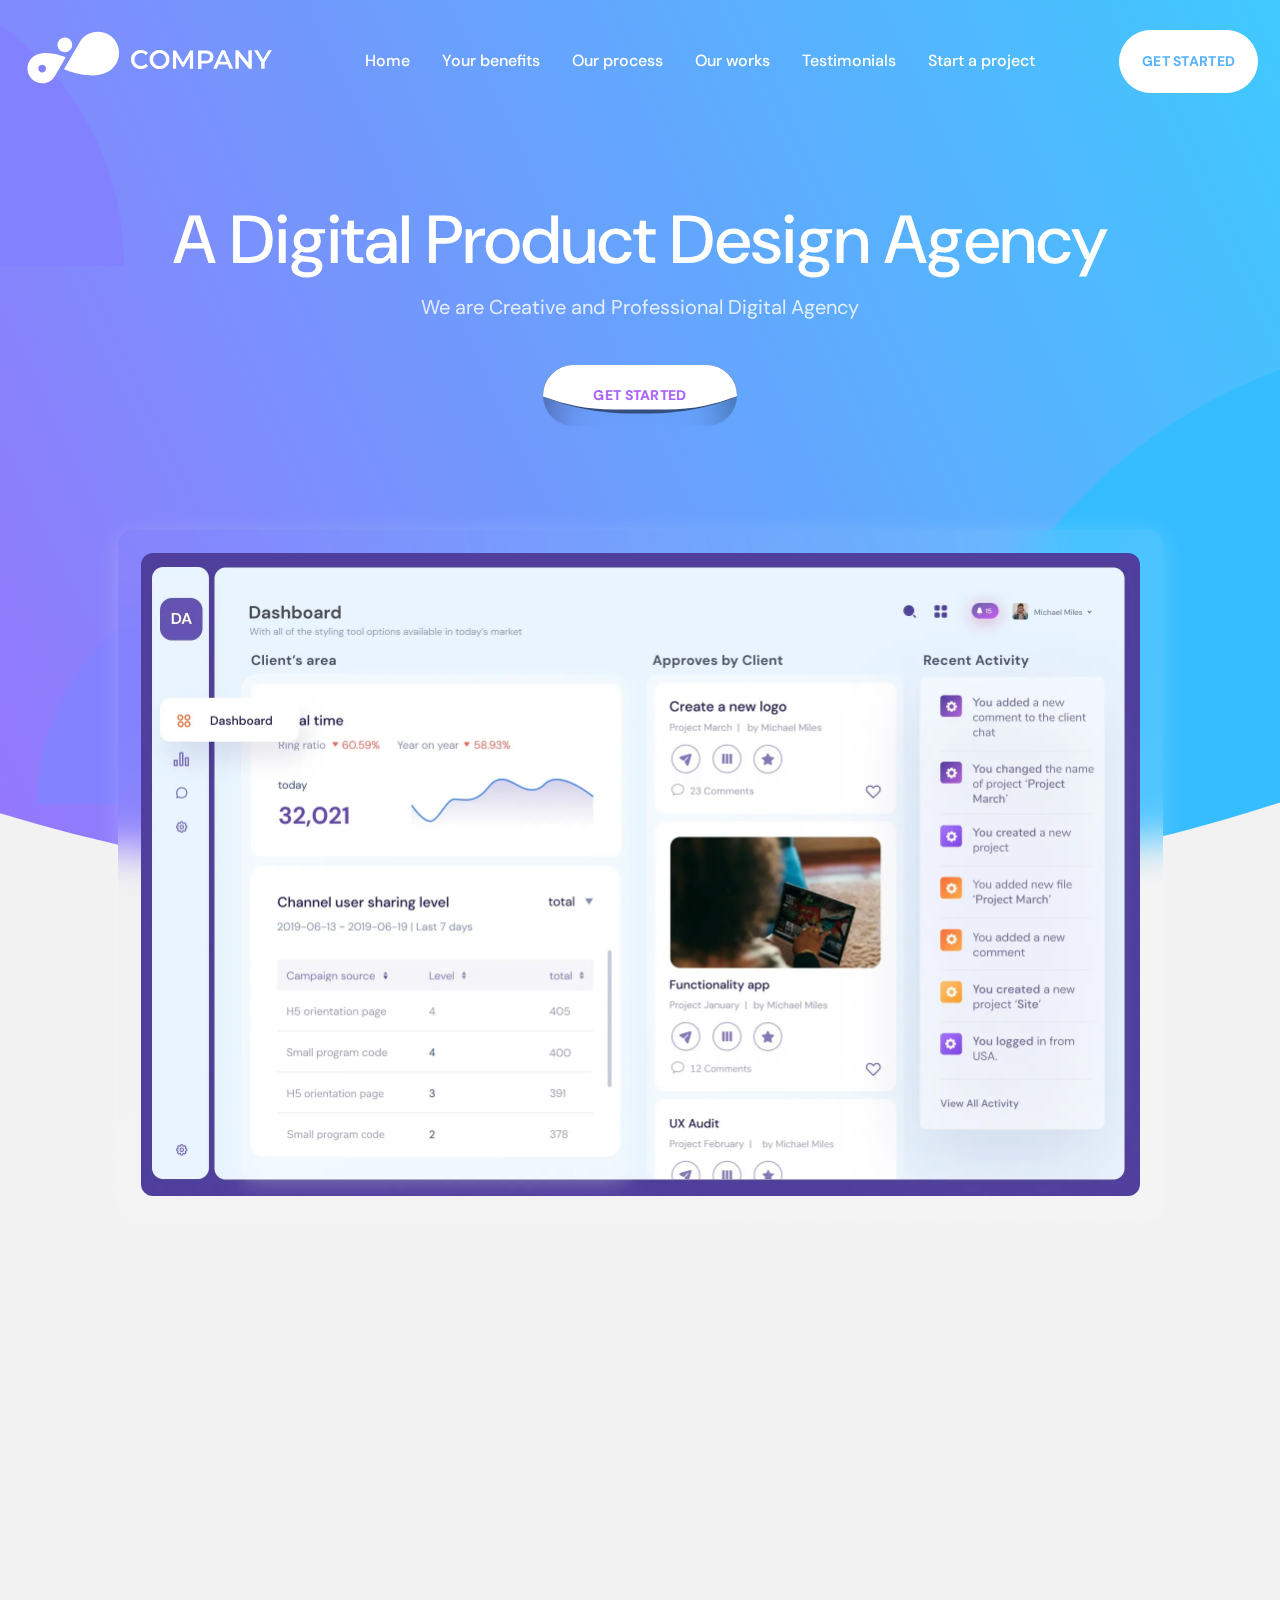
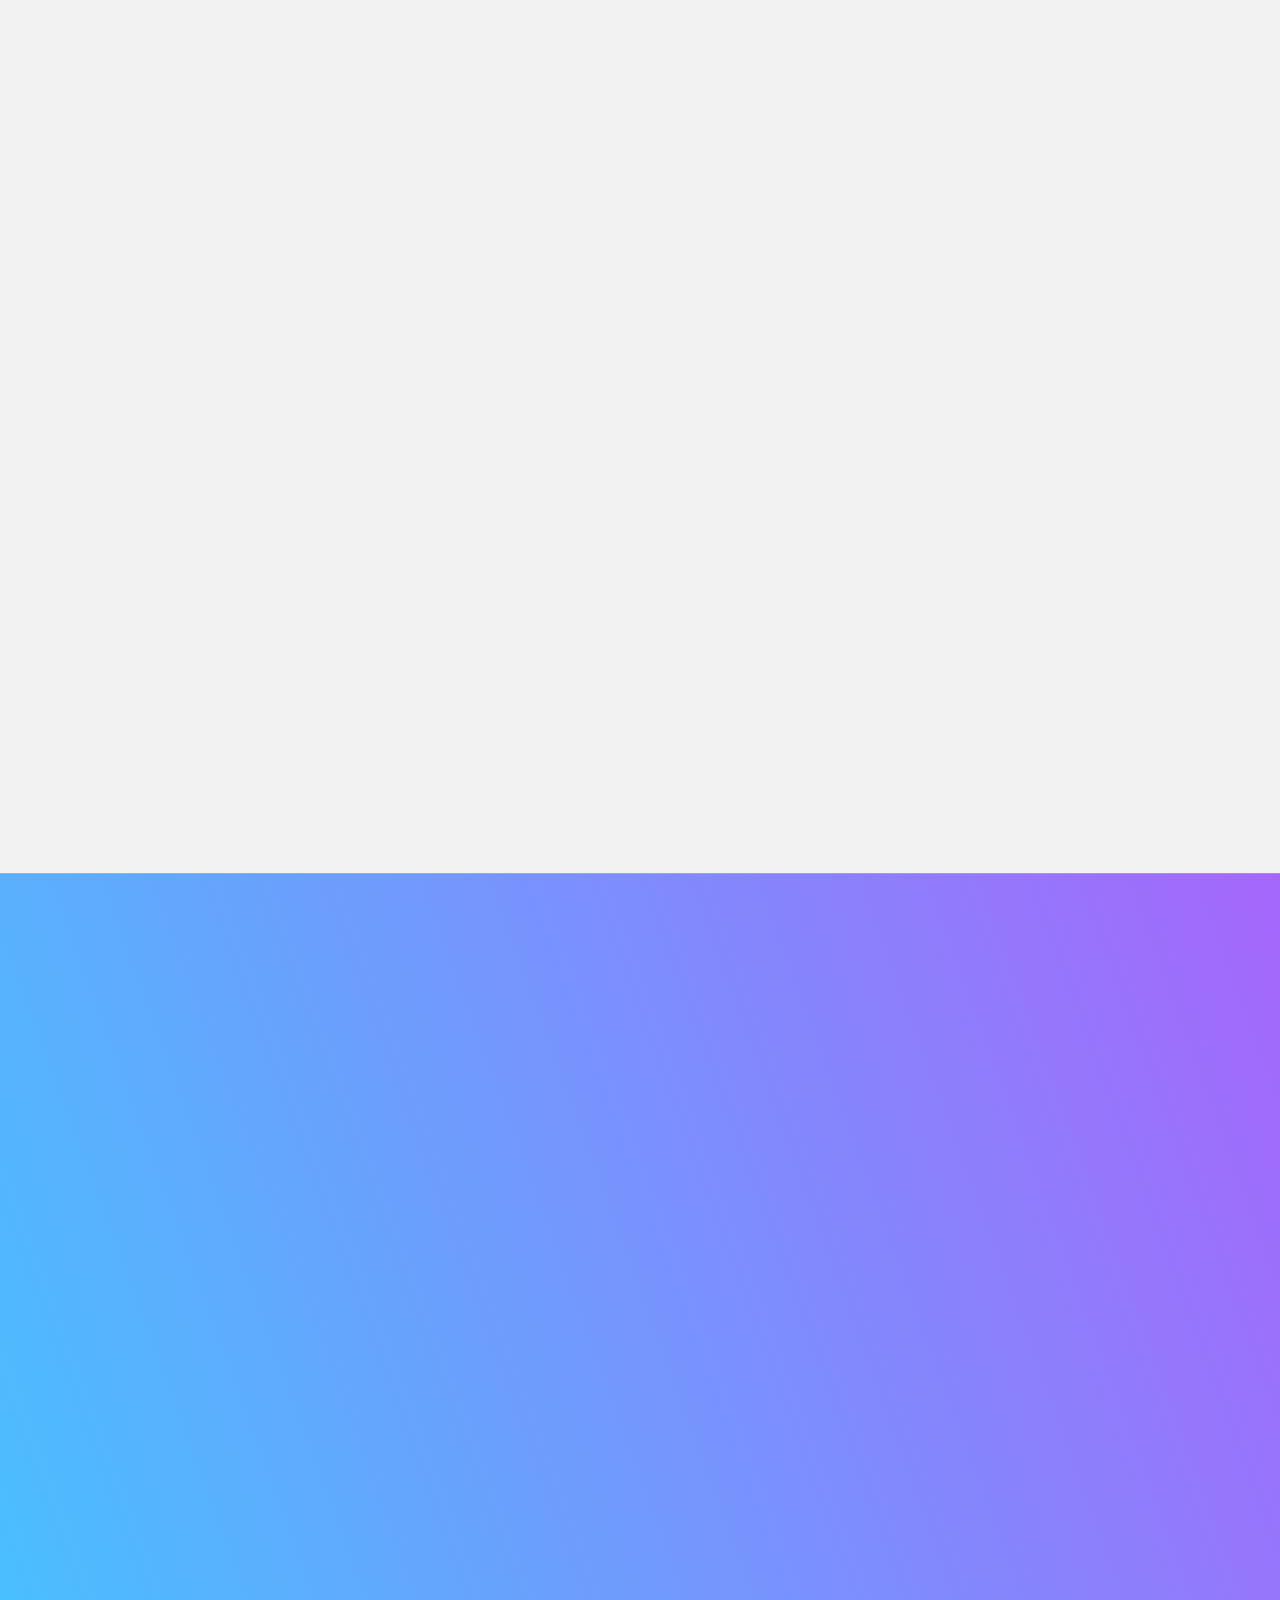
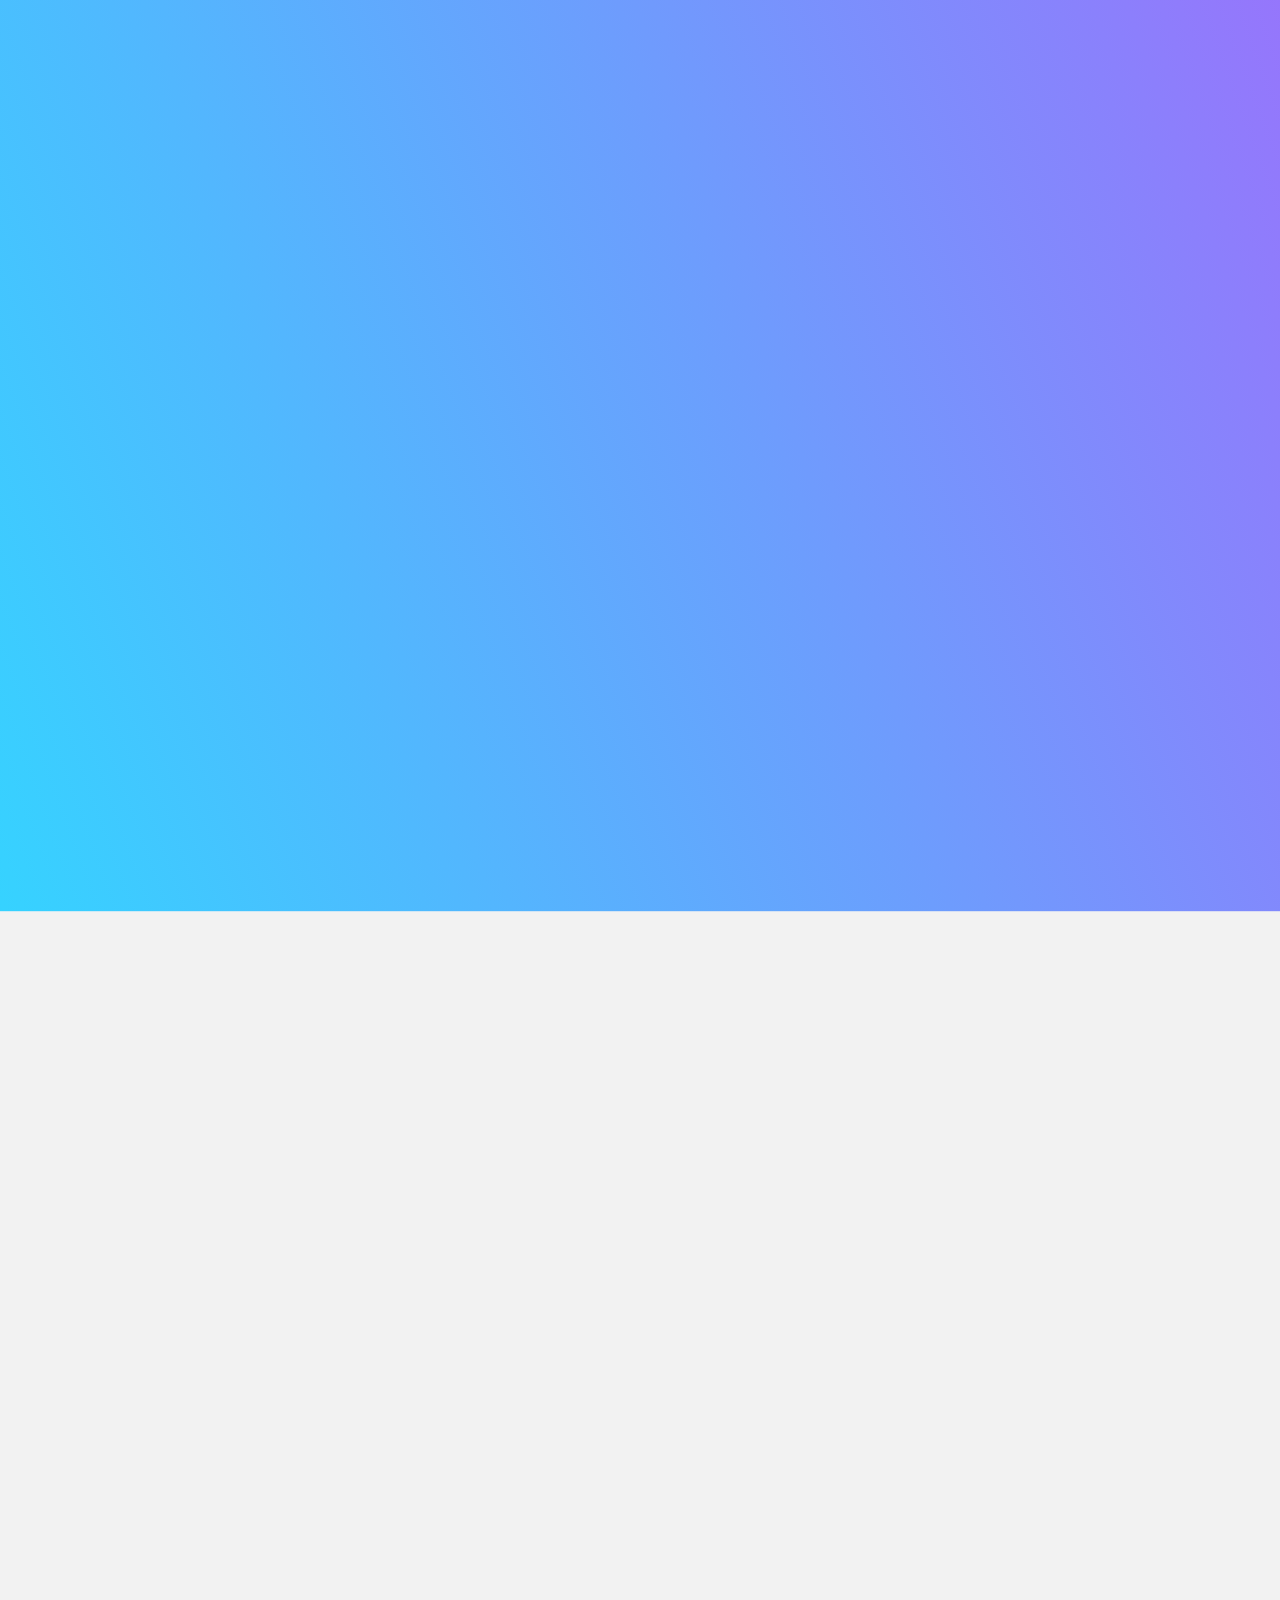
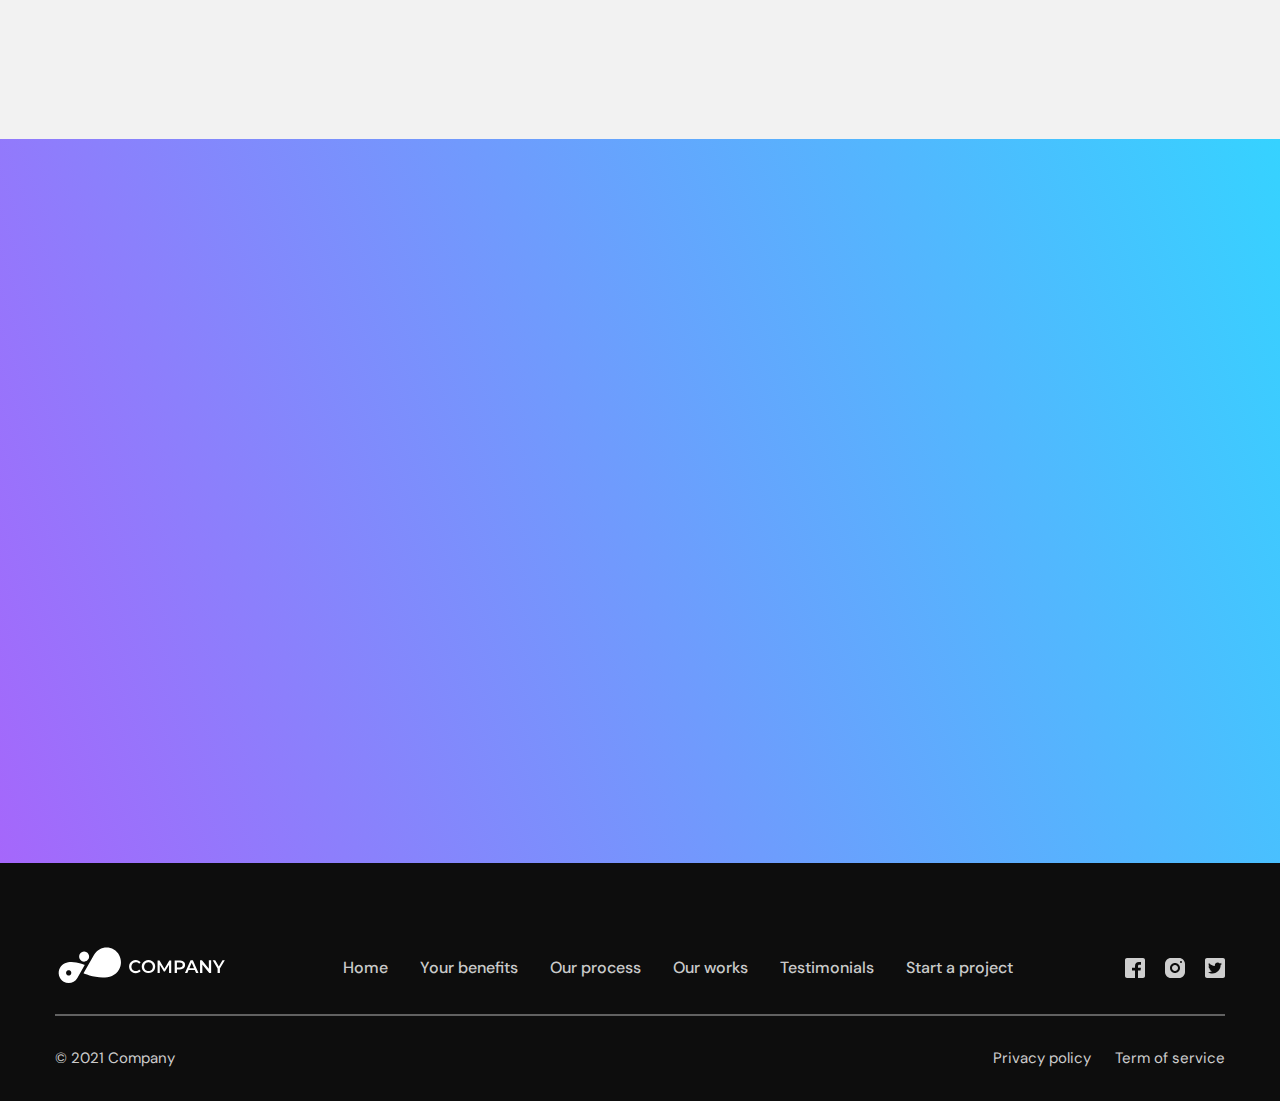
==== commit 44b1077f: "27.07.22 21:50" ====
--- a/home.html
+++ b/home.html
@@ -6,9 +6,9 @@
 	<meta charset="UTF-8" />
 	<meta name="format-detection" content="telephone=no" />
 	<!-- <style>body{opacity: 0;}</style> -->
-	<link rel="stylesheet" href="css/style.min.css?_v=20220725223431" />
-	<link rel="shortcut icon" href="favicon.ico" />
-	<!-- <meta name="robots" content="noindex, nofollow"> -->
+	<link rel="stylesheet" href="css/style.min.css?_v=20220727214706" />
+	<link rel="shortcut icon" href="favixcon.ico" />
+	<!-- <meta name="robots" content="noindex, nofollow" /> -->
 	<meta name="viewport" content="width=device-width, initial-scale=1.0" />
 </head>
 
@@ -408,7 +408,7 @@
 		</div>
 	</div>
 </div> -->
-	<script src="js/app.min.js?_v=20220725223431"></script>
+	<script src="js/app.min.js?_v=20220727214706"></script>
 </body>
 
 </html>--- a/css/style.min.css
+++ b/css/style.min.css
@@ -1 +1 @@
-@charset "UTF-8";@import url(https://fonts.googleapis.com/css?family=DM+Sans:regular,500,700&display=swap);*{padding:0;margin:0;border:0}*,:after,:before{-webkit-box-sizing:border-box;box-sizing:border-box}body,html{height:100%;min-width:320px}body{color:#3b3e43;line-height:1;font-family:"DM Sans";font-size:1rem;-ms-text-size-adjust:100%;-moz-text-size-adjust:100%;-webkit-text-size-adjust:100%;-webkit-font-smoothing:antialiased;-moz-osx-font-smoothing:grayscale}button,input,textarea{font-family:"DM Sans";font-size:inherit}button{cursor:pointer;color:inherit;background-color:inherit}a{color:inherit}a:link,a:visited{text-decoration:none}a:hover{text-decoration:none}ul li{list-style:none}img{vertical-align:top}h1,h2,h3,h4,h5,h6{font-weight:inherit;font-size:inherit}.lock body{overflow:hidden;-ms-touch-action:none;touch-action:none;-ms-scroll-chaining:none;overscroll-behavior:none}.wrapper{min-height:100%;display:-webkit-box;display:-ms-flexbox;display:flex;-webkit-box-orient:vertical;-webkit-box-direction:normal;-ms-flex-direction:column;flex-direction:column;overflow:hidden;background-color:#f2f2f2}.wrapper>main{-webkit-box-flex:1;-ms-flex:1 1 auto;flex:1 1 auto}.wrapper>*{min-width:0}[class*=__container]{max-width:73.125rem;-webkit-box-sizing:content-box;box-sizing:content-box;margin:0 auto;padding:0 .9375rem}[class*=-ibg]{position:relative}[class*=-ibg] img{position:absolute;width:100%;height:100%;top:0;left:0;-o-object-fit:cover;object-fit:cover}[class*=-ibg_contain] img{-o-object-fit:contain;object-fit:contain}.button{position:relative;z-index:3;display:-webkit-box;display:-ms-flexbox;display:flex;-webkit-box-pack:center;-ms-flex-pack:center;justify-content:center;-webkit-box-align:center;-ms-flex-align:center;align-items:center;width:12.125rem;height:3.8125rem;border-radius:3.75rem;overflow:hidden}.button:hover .button__waves{top:-60px}.button:hover .button__text{color:#fff}.button__text{font-weight:700;font-size:.875rem;line-height:148%;letter-spacing:.02em;text-transform:uppercase;color:#57b3fe;position:relative;z-index:1;-webkit-transition:color .4s ease .27s;-o-transition:color .4s ease .27s;transition:color .4s ease .27s}.button__waves{position:absolute;top:0;left:0;width:12.125rem;height:12.125rem;background-color:#57b3fe;background-color:transparent;-webkit-box-shadow:inset 0 0 50px rgba(0,0,0,.5);box-shadow:inset 0 0 50px rgba(0,0,0,.5);-webkit-transition:all .5s;-o-transition:all .5s;transition:all .5s}.button__waves::after,.button__waves::before{content:"";position:absolute;top:0;left:50%;width:250%;height:250%;-webkit-transform:translate(-50%,-90%) rotate(0);-ms-transform:translate(-50%,-90%) rotate(0);transform:translate(-50%,-90%) rotate(0)}.button__waves::before{background-color:rgba(0,0,0,.5);border-radius:48%;-webkit-animation:waves 5s infinite linear;animation:waves 5s infinite linear}.button__waves::after{background-color:#fff;border-radius:44%;-webkit-animation:waves 10s infinite linear;animation:waves 10s infinite linear;width:230%;height:230%}@-webkit-keyframes waves{0%{-webkit-transform:translate(-50%,-90%) rotate(0);transform:translate(-50%,-90%) rotate(0)}100%{-webkit-transform:translate(-50%,-90%) rotate(360deg);transform:translate(-50%,-90%) rotate(360deg)}}@keyframes waves{0%{-webkit-transform:translate(-50%,-90%) rotate(0);transform:translate(-50%,-90%) rotate(0)}100%{-webkit-transform:translate(-50%,-90%) rotate(360deg);transform:translate(-50%,-90%) rotate(360deg)}}.header{opacity:0;position:absolute;z-index:10;width:100%;top:0;left:0}@supports (padding-top:clamp(1.25rem ,1.0227272727rem + 1.1363636364vw ,1.875rem)){.header{padding-top:clamp(1.25rem ,1.0227272727rem + 1.1363636364vw ,1.875rem)}}@supports not (padding-top:clamp(1.25rem ,1.0227272727rem + 1.1363636364vw ,1.875rem)){.header{padding-top:calc(1.25rem + .625 * (100vw - 20rem)/ 55)}}@supports (padding-bottom:clamp(1.25rem ,1.0227272727rem + 1.1363636364vw ,1.875rem)){.header{padding-bottom:clamp(1.25rem ,1.0227272727rem + 1.1363636364vw ,1.875rem)}}@supports not (padding-bottom:clamp(1.25rem ,1.0227272727rem + 1.1363636364vw ,1.875rem)){.header{padding-bottom:calc(1.25rem + .625 * (100vw - 20rem)/ 55)}}.header._active{opacity:1;-webkit-transition:all .6s ease 1.3s;-o-transition:all .6s ease 1.3s;transition:all .6s ease 1.3s}.header__container{max-width:1920px;display:-webkit-box;display:-ms-flexbox;display:flex;-webkit-box-pack:justify;-ms-flex-pack:justify;justify-content:space-between;-webkit-box-align:center;-ms-flex-align:center;align-items:center}@supports (gap:clamp(0.625rem ,0.3977272727rem + 1.1363636364vw ,1.25rem)){.header__container{gap:clamp(.625rem ,.3977272727rem + 1.1363636364vw ,1.25rem)}}@supports not (gap:clamp(0.625rem ,0.3977272727rem + 1.1363636364vw ,1.25rem)){.header__container{gap:calc(.625rem + .625 * (100vw - 20rem)/ 55)}}@supports (padding-left:clamp(0.9375rem ,-3.45rem + 6vw ,3.75rem)){.header__container{padding-left:clamp(.9375rem ,-3.45rem + 6vw ,3.75rem)}}@supports not (padding-left:clamp(0.9375rem ,-3.45rem + 6vw ,3.75rem)){.header__container{padding-left:calc(.9375rem + 2.8125 * (100vw - 73.125rem)/ 46.875)}}@supports (padding-right:clamp(0.9375rem ,-3.45rem + 6vw ,3.75rem)){.header__container{padding-right:clamp(.9375rem ,-3.45rem + 6vw ,3.75rem)}}@supports not (padding-right:clamp(0.9375rem ,-3.45rem + 6vw ,3.75rem)){.header__container{padding-right:calc(.9375rem + 2.8125 * (100vw - 73.125rem)/ 46.875)}}.header__logo{position:relative;z-index:2}@supports (height:clamp(2.5rem ,-0.0072726481rem + 5.2236207154vw ,3.8125rem)){.header__logo{height:clamp(2.5rem ,-.0072726481rem + 5.2236207154vw ,3.8125rem)}}@supports not (height:clamp(2.5rem ,-0.0072726481rem + 5.2236207154vw ,3.8125rem)){.header__logo{height:calc(2.5rem + 1.3125 * (100vw - 47.99875rem)/ 25.12625)}}.header__logo img{height:100%}.header__button{position:relative;z-index:2;background:#fff;border-radius:3.75rem;padding:1.25rem 3.125rem;font-weight:700;font-size:.875rem;line-height:148%;letter-spacing:.02em;text-transform:uppercase;color:#57b3fe;-webkit-transition:all .5s ease 0s;-o-transition:all .5s ease 0s;transition:all .5s ease 0s}@supports (padding-left:clamp(0.0000000625rem ,-2.0833332292rem + 4.340277691vw ,3.125rem)){.header__button{padding-left:clamp(.0000000625rem ,-2.0833332292rem + 4.340277691vw ,3.125rem)}}@supports not (padding-left:clamp(0.0000000625rem ,-2.0833332292rem + 4.340277691vw ,3.125rem)){.header__button{padding-left:calc(.0000000625rem + 3.1249999375 * (100vw - 48rem)/ 72)}}@supports (padding-right:clamp(0.0000000625rem ,-2.0833332292rem + 4.340277691vw ,3.125rem)){.header__button{padding-right:clamp(.0000000625rem ,-2.0833332292rem + 4.340277691vw ,3.125rem)}}@supports not (padding-right:clamp(0.0000000625rem ,-2.0833332292rem + 4.340277691vw ,3.125rem)){.header__button{padding-right:calc(.0000000625rem + 3.1249999375 * (100vw - 48rem)/ 72)}}.header__button:hover{background-color:rgba(255,255,255,0);color:#fff}.menu__list{display:-webkit-box;display:-ms-flexbox;display:flex;-webkit-box-align:center;-ms-flex-align:center;align-items:center;-ms-flex-wrap:wrap;flex-wrap:wrap;row-gap:.3125rem}@supports ((-moz-column-gap:clamp(0.4375rem ,-2.5475746269rem + 6.2189054726vw ,2rem)) or (column-gap:clamp(0.4375rem ,-2.5475746269rem + 6.2189054726vw ,2rem))){.menu__list{-webkit-column-gap:clamp(.4375rem ,-2.5475746269rem + 6.2189054726vw ,2rem);-moz-column-gap:clamp(.4375rem ,-2.5475746269rem + 6.2189054726vw ,2rem);column-gap:clamp(.4375rem ,-2.5475746269rem + 6.2189054726vw ,2rem)}}@supports not ((-moz-column-gap:clamp(0.4375rem ,-2.5475746269rem + 6.2189054726vw ,2rem)) or (column-gap:clamp(0.4375rem ,-2.5475746269rem + 6.2189054726vw ,2rem))){.menu__list{-webkit-column-gap:calc(.4375rem + 1.5625 * (100vw - 48rem)/ 25.125);-moz-column-gap:calc(.4375rem + 1.5625 * (100vw - 48rem)/ 25.125);column-gap:calc(.4375rem + 1.5625 * (100vw - 48rem)/ 25.125)}}.menu__link{position:relative;font-weight:500;line-height:1;color:#fff}@supports (font-size:clamp(0.875rem ,0.6362121287rem + 0.4974876872vw ,1rem)){.menu__link{font-size:clamp(.875rem ,.6362121287rem + .4974876872vw ,1rem)}}@supports not (font-size:clamp(0.875rem ,0.6362121287rem + 0.4974876872vw ,1rem)){.menu__link{font-size:calc(.875rem + .125 * (100vw - 47.99875rem)/ 25.12625)}}.menu__link:hover::after{width:100%}.menu__link::after{position:absolute;top:100%;left:0;display:block;content:"";height:2px;width:0%;background-color:#fff;-webkit-transition:width .3s ease 0s;-o-transition:width .3s ease 0s;transition:width .3s ease 0s}.icon-menu{display:none}.footer{background-color:#0d0d0d;position:relative;z-index:2}@supports (padding-top:clamp(3.125rem ,2.3522727273rem + 3.8636363636vw ,5.25rem)){.footer__container{padding-top:clamp(3.125rem ,2.3522727273rem + 3.8636363636vw ,5.25rem)}}@supports not (padding-top:clamp(3.125rem ,2.3522727273rem + 3.8636363636vw ,5.25rem)){.footer__container{padding-top:calc(3.125rem + 2.125 * (100vw - 20rem)/ 55)}}.footer__top{display:-webkit-box;display:-ms-flexbox;display:flex;-webkit-box-align:center;-ms-flex-align:center;align-items:center;position:relative}@supports (padding-bottom:clamp(1.25rem ,1.0909090909rem + 0.7954545455vw ,1.6875rem)){.footer__top{padding-bottom:clamp(1.25rem ,1.0909090909rem + .7954545455vw ,1.6875rem)}}@supports not (padding-bottom:clamp(1.25rem ,1.0909090909rem + 0.7954545455vw ,1.6875rem)){.footer__top{padding-bottom:calc(1.25rem + .4375 * (100vw - 20rem)/ 55)}}@supports (gap:clamp(0.625rem ,-0.9886363636rem + 8.0681818182vw ,5.0625rem)){.footer__top{gap:clamp(.625rem ,-.9886363636rem + 8.0681818182vw ,5.0625rem)}}@supports not (gap:clamp(0.625rem ,-0.9886363636rem + 8.0681818182vw ,5.0625rem)){.footer__top{gap:calc(.625rem + 4.4375 * (100vw - 20rem)/ 55)}}@supports (gap:clamp(0.625rem ,-14.1666666667rem + 26.2962962963vw ,5.0625rem)){.footer__top{gap:clamp(.625rem ,-14.1666666667rem + 26.2962962963vw ,5.0625rem)}}@supports not (gap:clamp(0.625rem ,-14.1666666667rem + 26.2962962963vw ,5.0625rem)){.footer__top{gap:calc(.625rem + 4.4375 * (100vw - 56.25rem)/ 16.875)}}.footer__top::after{position:absolute;content:"";bottom:0;left:0;width:100%;height:2px;opacity:.35;background-color:#fff}.footer__bottom{display:-webkit-box;display:-ms-flexbox;display:flex;-webkit-box-align:center;-ms-flex-align:center;align-items:center;-webkit-box-pack:justify;-ms-flex-pack:justify;justify-content:space-between}@supports (padding-bottom:clamp(0.9375rem ,0.5965909091rem + 1.7045454545vw ,1.875rem)){.footer__bottom{padding-bottom:clamp(.9375rem ,.5965909091rem + 1.7045454545vw ,1.875rem)}}@supports not (padding-bottom:clamp(0.9375rem ,0.5965909091rem + 1.7045454545vw ,1.875rem)){.footer__bottom{padding-bottom:calc(.9375rem + .9375 * (100vw - 20rem)/ 55)}}@supports (padding-top:clamp(0.9375rem ,0.5965909091rem + 1.7045454545vw ,1.875rem)){.footer__bottom{padding-top:clamp(.9375rem ,.5965909091rem + 1.7045454545vw ,1.875rem)}}@supports not (padding-top:clamp(0.9375rem ,0.5965909091rem + 1.7045454545vw ,1.875rem)){.footer__bottom{padding-top:calc(.9375rem + .9375 * (100vw - 20rem)/ 55)}}.footer-top__logo{-webkit-box-flex:0;-ms-flex:0 0 11rem;flex:0 0 11rem}.footer-top__logo img{max-width:100%}.footer-top__menu-body{-webkit-box-flex:1;-ms-flex:1 1 auto;flex:1 1 auto}.footer-top__menu{display:-webkit-box;display:-ms-flexbox;display:flex;-ms-flex-wrap:wrap;flex-wrap:wrap;-webkit-box-pack:center;-ms-flex-pack:center;justify-content:center}@supports (gap:clamp(0.9375rem ,-2.6041666667rem + 6.2962962963vw ,2rem)){.footer-top__menu{gap:clamp(.9375rem ,-2.6041666667rem + 6.2962962963vw ,2rem)}}@supports not (gap:clamp(0.9375rem ,-2.6041666667rem + 6.2962962963vw ,2rem)){.footer-top__menu{gap:calc(.9375rem + 1.0625 * (100vw - 56.25rem)/ 16.875)}}@supports (font-size:clamp(0.875rem ,0.4583333333rem + 0.7407407407vw ,1rem)){.footer-top__menu{font-size:clamp(.875rem ,.4583333333rem + .7407407407vw ,1rem)}}@supports not (font-size:clamp(0.875rem ,0.4583333333rem + 0.7407407407vw ,1rem)){.footer-top__menu{font-size:calc(.875rem + .125 * (100vw - 56.25rem)/ 16.875)}}.footer-top__social{display:-webkit-box;display:-ms-flexbox;display:flex;gap:1.25rem}.footer-top__iconlink{position:relative}.footer-top__iconlink::before{position:absolute;content:"";display:block;width:160%;height:160%;border:1px solid #fff;border-radius:.1875rem;top:50%;left:50%;-webkit-transform:translate(-50%,-50%) rotateZ(45deg);-ms-transform:translate(-50%,-50%) rotate(45deg);transform:translate(-50%,-50%) rotateZ(45deg);opacity:0;-webkit-transition:all .3s ease 0s;-o-transition:all .3s ease 0s;transition:all .3s ease 0s}.footer-top__iconlink:hover::before{opacity:.6;-webkit-transform:translate(-50%,-50%) rotateZ(0);-ms-transform:translate(-50%,-50%) rotate(0);transform:translate(-50%,-50%) rotateZ(0)}.menu-footer__item{font-weight:500;line-height:100%;color:rgba(255,255,255,.8)}.menu-footer__link{position:relative}.menu-footer__link:hover::after{width:100%}.menu-footer__link::after{position:absolute;top:100%;left:0;display:block;content:"";height:2px;width:0%;background-color:#fff;-webkit-transition:width .3s ease 0s;-o-transition:width .3s ease 0s;transition:width .3s ease 0s}.bottom-footer__name-company{font-size:.9375rem;line-height:1.6666666667;color:rgba(255,255,255,.8)}.bottom-footer__policy{display:-webkit-box;display:-ms-flexbox;display:flex;gap:1.5rem}.bottom-footer__link{font-size:.9375rem;line-height:1.3333333333;color:rgba(255,255,255,.8);-webkit-transition:all .3s ease 0s;-o-transition:all .3s ease 0s;transition:all .3s ease 0s}.bottom-footer__link:hover{color:#fff}.main-page__img{position:absolute;width:100%;height:100%;min-height:50rem;max-height:84.125rem}.main-page__img img{-o-object-fit:cover;object-fit:cover;width:100%;height:100%;-o-object-position:bottom;object-position:bottom;-webkit-transform:translate(0,-100%);-ms-transform:translate(0,-100%);transform:translate(0,-100%)}.main-page__img._active img{-webkit-transform:translate(0,0);-ms-transform:translate(0,0);transform:translate(0,0);-webkit-transition:all .7s ease 0s;-o-transition:all .7s ease 0s;transition:all .7s ease 0s}.main-page__container{position:relative;max-height:84.125rem;min-height:50rem;height:100vh}.main-page__content{position:relative}.main-page__body{height:100%;display:-webkit-box;display:-ms-flexbox;display:flex;-webkit-box-orient:vertical;-webkit-box-direction:normal;-ms-flex-direction:column;flex-direction:column;-webkit-box-align:center;-ms-flex-align:center;align-items:center}@supports (padding-top:clamp(6.25rem ,3.9772727273rem + 11.3636363636vw ,12.5rem)){.main-page__body{padding-top:clamp(6.25rem ,3.9772727273rem + 11.3636363636vw ,12.5rem)}}@supports not (padding-top:clamp(6.25rem ,3.9772727273rem + 11.3636363636vw ,12.5rem)){.main-page__body{padding-top:calc(6.25rem + 6.25 * (100vw - 20rem)/ 55)}}.body-main__title{font-weight:500;line-height:120%;color:#f2f2f2;opacity:0;text-align:center;margin-bottom:.5rem}@supports (font-size:clamp(2.5rem ,1.8636363636rem + 3.1818181818vw ,4.25rem)){.body-main__title{font-size:clamp(2.5rem ,1.8636363636rem + 3.1818181818vw ,4.25rem)}}@supports not (font-size:clamp(2.5rem ,1.8636363636rem + 3.1818181818vw ,4.25rem)){.body-main__title{font-size:calc(2.5rem + 1.75 * (100vw - 20rem)/ 55)}}.body-main__title._active{color:#fff;opacity:1;-webkit-transition:all .5s ease .5s;-o-transition:all .5s ease .5s;transition:all .5s ease .5s}.body-main__subtitle{font-size:1.25rem;line-height:1.7;text-align:center;color:#fff;opacity:0;margin-bottom:2.5625rem}.body-main__subtitle._active{opacity:.8;-webkit-transition:all .5s ease .7s;-o-transition:all .5s ease .7s;transition:all .5s ease .7s}.body-main__button{opacity:0;-webkit-transform:translate(-120%,0);-ms-transform:translate(-120%,0);transform:translate(-120%,0)}.body-main__button._active{-webkit-transition:opacity .6s ease .8s,-webkit-transform .6s ease .8s;transition:opacity .6s ease .8s,-webkit-transform .6s ease .8s;-o-transition:opacity .6s ease .8s,transform .6s ease .8s;transition:opacity .6s ease .8s,transform .6s ease .8s;transition:opacity .6s ease .8s,transform .6s ease .8s,-webkit-transform .6s ease .8s;opacity:1;-webkit-transform:translate(0,0);-ms-transform:translate(0,0);transform:translate(0,0)}@supports (margin-top:clamp(-23.125rem ,8.4090909943rem + -42.0454546591vw ,0.0000000625rem)){.dashboard-page{margin-top:clamp(-23.125rem ,8.4090909943rem + -42.0454546591vw ,.0000000625rem)}}@supports not (margin-top:clamp(-23.125rem ,8.4090909943rem + -42.0454546591vw ,0.0000000625rem)){.dashboard-page{margin-top:calc(.0000000625rem + -23.1250000625 * (100vw - 20rem)/ 55)}}.dashboard-page__container{position:relative;z-index:5}.dashboard-page__content{width:89.31%;padding:1.4375rem;margin:0 auto;background:-o-linear-gradient(308.49deg,rgba(255,255,255,0) .96%,rgba(255,255,255,.19) 99.4%);background:linear-gradient(141.51deg,rgba(255,255,255,0) .96%,rgba(255,255,255,.19) 99.4%);-webkit-box-shadow:0 4px 24px -1px rgba(255,255,255,.2);box-shadow:0 4px 24px -1px rgba(255,255,255,.2);-webkit-backdrop-filter:blur(21px);backdrop-filter:blur(21px);border-radius:.9375rem;-webkit-transform:rotateX(-90deg);transform:rotateX(-90deg)}.dashboard-page__container._active .dashboard-page__content{-webkit-transition:all .7s ease 0s;-o-transition:all .7s ease 0s;transition:all .7s ease 0s;-webkit-transform:perspective(1000px) rotateX(0);transform:perspective(1000px) rotateX(0)}.dashboard-page__img{width:100%;border-radius:.75rem}.helpwith-page{position:relative;z-index:2}@supports (margin-top:clamp(1.5625rem ,-2.0511363636rem + 18.0681818182vw ,11.5rem)){.helpwith-page{margin-top:clamp(1.5625rem ,-2.0511363636rem + 18.0681818182vw ,11.5rem)}}@supports not (margin-top:clamp(1.5625rem ,-2.0511363636rem + 18.0681818182vw ,11.5rem)){.helpwith-page{margin-top:calc(1.5625rem + 9.9375 * (100vw - 20rem)/ 55)}}@supports (padding-top:clamp(1.875rem ,1.6022727273rem + 1.3636363636vw ,2.625rem)){.helpwith-page__container{padding-top:clamp(1.875rem ,1.6022727273rem + 1.3636363636vw ,2.625rem)}}@supports not (padding-top:clamp(1.875rem ,1.6022727273rem + 1.3636363636vw ,2.625rem)){.helpwith-page__container{padding-top:calc(1.875rem + .75 * (100vw - 20rem)/ 55)}}.helpwith-page__title{font-weight:500;line-height:122%;max-width:33rem;opacity:0;-webkit-transform:translate(-100%,0);-ms-transform:translate(-100%,0);transform:translate(-100%,0)}@supports (font-size:clamp(1.875rem ,1.4659090909rem + 2.0454545455vw ,3rem)){.helpwith-page__title{font-size:clamp(1.875rem ,1.4659090909rem + 2.0454545455vw ,3rem)}}@supports not (font-size:clamp(1.875rem ,1.4659090909rem + 2.0454545455vw ,3rem)){.helpwith-page__title{font-size:calc(1.875rem + 1.125 * (100vw - 20rem)/ 55)}}@supports (margin-bottom:clamp(1.875rem ,1.8295454545rem + 0.2272727273vw ,2rem)){.helpwith-page__title{margin-bottom:clamp(1.875rem ,1.8295454545rem + .2272727273vw ,2rem)}}@supports not (margin-bottom:clamp(1.875rem ,1.8295454545rem + 0.2272727273vw ,2rem)){.helpwith-page__title{margin-bottom:calc(1.875rem + .125 * (100vw - 20rem)/ 55)}}.helpwith-page__title._active{-webkit-transition:all .5s ease 0s;-o-transition:all .5s ease 0s;transition:all .5s ease 0s;-webkit-transform:translate(0,0);-ms-transform:translate(0,0);transform:translate(0,0);opacity:1}.helpwith-page__items{display:-ms-grid;display:grid;-ms-grid-columns:(1fr)[3];grid-template-columns:repeat(3,1fr);-ms-grid-rows:(1fr)[2];grid-template-rows:repeat(2,1fr);row-gap:1.5625rem}@supports ((-moz-column-gap:clamp(0.625rem ,0.1704545455rem + 2.2727272727vw ,1.875rem)) or (column-gap:clamp(0.625rem ,0.1704545455rem + 2.2727272727vw ,1.875rem))){.helpwith-page__items{-webkit-column-gap:clamp(.625rem ,.1704545455rem + 2.2727272727vw ,1.875rem);-moz-column-gap:clamp(.625rem ,.1704545455rem + 2.2727272727vw ,1.875rem);column-gap:clamp(.625rem ,.1704545455rem + 2.2727272727vw ,1.875rem)}}@supports not ((-moz-column-gap:clamp(0.625rem ,0.1704545455rem + 2.2727272727vw ,1.875rem)) or (column-gap:clamp(0.625rem ,0.1704545455rem + 2.2727272727vw ,1.875rem))){.helpwith-page__items{-webkit-column-gap:calc(.625rem + 1.25 * (100vw - 20rem)/ 55);-moz-column-gap:calc(.625rem + 1.25 * (100vw - 20rem)/ 55);column-gap:calc(.625rem + 1.25 * (100vw - 20rem)/ 55)}}@supports (row-gap:clamp(0.625rem ,0.2840909091rem + 1.7045454545vw ,1.5625rem)){.helpwith-page__items{row-gap:clamp(.625rem ,.2840909091rem + 1.7045454545vw ,1.5625rem)}}@supports not (row-gap:clamp(0.625rem ,0.2840909091rem + 1.7045454545vw ,1.5625rem)){.helpwith-page__items{row-gap:calc(.625rem + .9375 * (100vw - 20rem)/ 55)}}.helpwith-page__item{display:-webkit-box;display:-ms-flexbox;display:flex;-webkit-box-orient:vertical;-webkit-box-direction:normal;-ms-flex-direction:column;flex-direction:column;background-color:#fff;-webkit-box-shadow:0 1.25rem 3.125rem rgba(59,62,67,.05);box-shadow:0 1.25rem 3.125rem rgba(59,62,67,.05);border-radius:.9375rem;-webkit-transform:rotateY(90deg);transform:rotateY(90deg);-webkit-transition:all .2s ease 0s;-o-transition:all .2s ease 0s;transition:all .2s ease 0s}@supports (padding-top:clamp(1.25rem ,0.5681818182rem + 3.4090909091vw ,3.125rem)){.helpwith-page__item{padding-top:clamp(1.25rem ,.5681818182rem + 3.4090909091vw ,3.125rem)}}@supports not (padding-top:clamp(1.25rem ,0.5681818182rem + 3.4090909091vw ,3.125rem)){.helpwith-page__item{padding-top:calc(1.25rem + 1.875 * (100vw - 20rem)/ 55)}}@supports (padding-right:clamp(1.25rem ,1.1363636364rem + 0.5681818182vw ,1.5625rem)){.helpwith-page__item{padding-right:clamp(1.25rem ,1.1363636364rem + .5681818182vw ,1.5625rem)}}@supports not (padding-right:clamp(1.25rem ,1.1363636364rem + 0.5681818182vw ,1.5625rem)){.helpwith-page__item{padding-right:calc(1.25rem + .3125 * (100vw - 20rem)/ 55)}}@supports (padding-bottom:clamp(1.25rem ,0.5681818182rem + 3.4090909091vw ,3.125rem)){.helpwith-page__item{padding-bottom:clamp(1.25rem ,.5681818182rem + 3.4090909091vw ,3.125rem)}}@supports not (padding-bottom:clamp(1.25rem ,0.5681818182rem + 3.4090909091vw ,3.125rem)){.helpwith-page__item{padding-bottom:calc(1.25rem + 1.875 * (100vw - 20rem)/ 55)}}@supports (padding-left:clamp(1.25rem ,0.7727272727rem + 2.3863636364vw ,2.5625rem)){.helpwith-page__item{padding-left:clamp(1.25rem ,.7727272727rem + 2.3863636364vw ,2.5625rem)}}@supports not (padding-left:clamp(1.25rem ,0.7727272727rem + 2.3863636364vw ,2.5625rem)){.helpwith-page__item{padding-left:calc(1.25rem + 1.3125 * (100vw - 20rem)/ 55)}}.helpwith-page__items._active .helpwith-page__item{-webkit-transform:perspective(400px) rotateY(0);transform:perspective(400px) rotateY(0)}.helpwith-page__items._active .helpwith-page__item:nth-child(1){-webkit-transition:all .5s ease .3s;-o-transition:all .5s ease .3s;transition:all .5s ease .3s}.helpwith-page__items._active .helpwith-page__item:nth-child(2){-webkit-transition:all .5s ease .5s;-o-transition:all .5s ease .5s;transition:all .5s ease .5s}.helpwith-page__items._active .helpwith-page__item:nth-child(3){-webkit-transition:all .5s ease .7s;-o-transition:all .5s ease .7s;transition:all .5s ease .7s}.helpwith-page__items._active .helpwith-page__item:nth-child(4){-webkit-transition:all .5s ease .9s;-o-transition:all .5s ease .9s;transition:all .5s ease .9s}.helpwith-page__items._active .helpwith-page__item:nth-child(5){-webkit-transition:all .5s ease 1.1s;-o-transition:all .5s ease 1.1s;transition:all .5s ease 1.1s}.helpwith-page__items._active .helpwith-page__item:nth-child(6){-webkit-transition:all .5s ease 1.3s;-o-transition:all .5s ease 1.3s;transition:all .5s ease 1.3s}.helpwith-page__decor{position:absolute;z-index:-1}.helpwith-page__decor1{top:0;left:0;-webkit-transform:translate(-100%,0);-ms-transform:translate(-100%,0);transform:translate(-100%,0);opacity:0}.helpwith-page__decor1._active{left:100%;opacity:1;-webkit-transition:all 1.2s cubic-bezier(.175,.885,.32,1.275) .8s;-o-transition:all 1.2s cubic-bezier(.175,.885,.32,1.275) .8s;transition:all 1.2s cubic-bezier(.175,.885,.32,1.275) .8s}.helpwith-page__decor2{bottom:0;left:0;-webkit-transform-origin:top left;-ms-transform-origin:top left;transform-origin:top left;-webkit-transform:translate(-19.2307692308%,0) rotateZ(90deg);-ms-transform:translate(-19.2307692308%,0) rotate(90deg);transform:translate(-19.2307692308%,0) rotateZ(90deg)}.helpwith-page__decor2._active{-webkit-transform:translate(-19.2307692308%,0) rotateZ(0);-ms-transform:translate(-19.2307692308%,0) rotate(0);transform:translate(-19.2307692308%,0) rotateZ(0);-webkit-transition:all .7s cubic-bezier(.175,.885,.32,1.075) .5s;-o-transition:all .7s cubic-bezier(.175,.885,.32,1.075) .5s;transition:all .7s cubic-bezier(.175,.885,.32,1.075) .5s}.item-help__icon{width:3.125rem;height:3.125rem;border-radius:.9375rem;display:-webkit-box;display:-ms-flexbox;display:flex;-webkit-box-pack:center;-ms-flex-pack:center;justify-content:center;-webkit-box-align:center;-ms-flex-align:center;align-items:center}@supports (margin-bottom:clamp(0.9375rem ,0.8238636364rem + 0.5681818182vw ,1.25rem)){.item-help__icon{margin-bottom:clamp(.9375rem ,.8238636364rem + .5681818182vw ,1.25rem)}}@supports not (margin-bottom:clamp(0.9375rem ,0.8238636364rem + 0.5681818182vw ,1.25rem)){.item-help__icon{margin-bottom:calc(.9375rem + .3125 * (100vw - 20rem)/ 55)}}.item-help__title{font-weight:700;font-size:1.375rem;line-height:1.3636363636}@supports (margin-bottom:clamp(0.625rem ,0.5113636364rem + 0.5681818182vw ,0.9375rem)){.item-help__title{margin-bottom:clamp(.625rem ,.5113636364rem + .5681818182vw ,.9375rem)}}@supports not (margin-bottom:clamp(0.625rem ,0.5113636364rem + 0.5681818182vw ,0.9375rem)){.item-help__title{margin-bottom:calc(.625rem + .3125 * (100vw - 20rem)/ 55)}}.item-help__subtitle{line-height:1.5;color:#595e64}.item-help__subtitle span{font-weight:700}.item-help__icon1{background-color:#ffe7db}.item-help__icon2{background-color:#e7f2ef}.item-help__icon3{background-color:#faf3d8}.item-help__icon4{background-color:#c0f2ef}.item-help__icon5{background-color:#ede7f2}.item-help__icon6{background-color:#d8f0fa}.back{background:-o-linear-gradient(200.22deg,#35d3ff -.64%,#a963fb 103.6%);background:linear-gradient(249.78deg,#35d3ff -.64%,#a963fb 103.6%);-webkit-transform:rotate(-180deg);-ms-transform:rotate(-180deg);transform:rotate(-180deg);width:100%;height:700px}.process-page{position:relative}@supports (margin-top:clamp(3.125rem ,0.0795454545rem + 15.2272727273vw ,11.5rem)){.process-page{margin-top:clamp(3.125rem ,.0795454545rem + 15.2272727273vw ,11.5rem)}}@supports not (margin-top:clamp(3.125rem ,0.0795454545rem + 15.2272727273vw ,11.5rem)){.process-page{margin-top:calc(3.125rem + 8.375 * (100vw - 20rem)/ 55)}}.process-page__background{position:absolute;background:-o-linear-gradient(200.22deg,#35d3ff -.64%,#a963fb 103.6%);background:linear-gradient(249.78deg,#35d3ff -.64%,#a963fb 103.6%);-webkit-transform:rotate(-180deg);-ms-transform:rotate(-180deg);transform:rotate(-180deg);width:100%;height:100%}.process-page__container{display:-webkit-box;display:-ms-flexbox;display:flex;-webkit-box-orient:vertical;-webkit-box-direction:normal;-ms-flex-direction:column;flex-direction:column;-webkit-box-align:center;-ms-flex-align:center;align-items:center}@supports (padding-top:clamp(3.125rem ,-0.1477272727rem + 16.3636363636vw ,12.125rem)){.process-page__container{padding-top:clamp(3.125rem ,-.1477272727rem + 16.3636363636vw ,12.125rem)}}@supports not (padding-top:clamp(3.125rem ,-0.1477272727rem + 16.3636363636vw ,12.125rem)){.process-page__container{padding-top:calc(3.125rem + 9 * (100vw - 20rem)/ 55)}}@supports (padding-bottom:clamp(3.125rem ,0.0795454545rem + 15.2272727273vw ,11.5rem)){.process-page__container{padding-bottom:clamp(3.125rem ,.0795454545rem + 15.2272727273vw ,11.5rem)}}@supports not (padding-bottom:clamp(3.125rem ,0.0795454545rem + 15.2272727273vw ,11.5rem)){.process-page__container{padding-bottom:calc(3.125rem + 8.375 * (100vw - 20rem)/ 55)}}.process-page__body{display:-webkit-box;display:-ms-flexbox;display:flex;-webkit-box-orient:vertical;-webkit-box-direction:normal;-ms-flex-direction:column;flex-direction:column;-webkit-box-align:center;-ms-flex-align:center;align-items:center;position:relative;z-index:3}@supports (margin-bottom:clamp(1.25rem ,0.9772727273rem + 1.3636363636vw ,2rem)){.process-page__body{margin-bottom:clamp(1.25rem ,.9772727273rem + 1.3636363636vw ,2rem)}}@supports not (margin-bottom:clamp(1.25rem ,0.9772727273rem + 1.3636363636vw ,2rem)){.process-page__body{margin-bottom:calc(1.25rem + .75 * (100vw - 20rem)/ 55)}}.process-page__pretitle{font-weight:700;font-size:.75rem;line-height:122%;text-align:center;letter-spacing:.15em;text-transform:uppercase;color:#fff;opacity:0;-webkit-transform:translate(-100%,0);-ms-transform:translate(-100%,0);transform:translate(-100%,0)}@supports (margin-bottom:clamp(0.625rem ,0.5340909091rem + 0.4545454545vw ,0.875rem)){.process-page__pretitle{margin-bottom:clamp(.625rem ,.5340909091rem + .4545454545vw ,.875rem)}}@supports not (margin-bottom:clamp(0.625rem ,0.5340909091rem + 0.4545454545vw ,0.875rem)){.process-page__pretitle{margin-bottom:calc(.625rem + .25 * (100vw - 20rem)/ 55)}}.process-page._active .process-page__pretitle{opacity:.5;-webkit-transform:translate(0,0);-ms-transform:translate(0,0);transform:translate(0,0);-webkit-transition:all .5s ease .3s;-o-transition:all .5s ease .3s;transition:all .5s ease .3s}.process-page__title{font-weight:500;line-height:122%;text-align:center;color:#fff;opacity:0;-webkit-transform:translate(-100%,0);-ms-transform:translate(-100%,0);transform:translate(-100%,0)}@supports (font-size:clamp(1.875rem ,1.4659090909rem + 2.0454545455vw ,3rem)){.process-page__title{font-size:clamp(1.875rem ,1.4659090909rem + 2.0454545455vw ,3rem)}}@supports not (font-size:clamp(1.875rem ,1.4659090909rem + 2.0454545455vw ,3rem)){.process-page__title{font-size:calc(1.875rem + 1.125 * (100vw - 20rem)/ 55)}}@supports (margin-bottom:clamp(0.9375rem ,0.7329545455rem + 1.0227272727vw ,1.5rem)){.process-page__title{margin-bottom:clamp(.9375rem ,.7329545455rem + 1.0227272727vw ,1.5rem)}}@supports not (margin-bottom:clamp(0.9375rem ,0.7329545455rem + 1.0227272727vw ,1.5rem)){.process-page__title{margin-bottom:calc(.9375rem + .5625 * (100vw - 20rem)/ 55)}}.process-page._active .process-page__title{opacity:1;-webkit-transform:translate(0,0);-ms-transform:translate(0,0);transform:translate(0,0);-webkit-transition:all .5s ease 0s;-o-transition:all .5s ease 0s;transition:all .5s ease 0s}.process-page__subtitle{font-size:1.25rem;line-height:1.7;text-align:center;max-width:46.875rem;color:#fff;opacity:0}@supports (font-size:clamp(0.9375rem ,0.8238636364rem + 0.5681818182vw ,1.25rem)){.process-page__subtitle{font-size:clamp(.9375rem ,.8238636364rem + .5681818182vw ,1.25rem)}}@supports not (font-size:clamp(0.9375rem ,0.8238636364rem + 0.5681818182vw ,1.25rem)){.process-page__subtitle{font-size:calc(.9375rem + .3125 * (100vw - 20rem)/ 55)}}.process-page._active .process-page__subtitle{opacity:1;-webkit-transition:all 1s ease .7s;-o-transition:all 1s ease .7s;transition:all 1s ease .7s}.process-page__items{display:-webkit-box;display:-ms-flexbox;display:flex;-webkit-box-orient:vertical;-webkit-box-direction:normal;-ms-flex-direction:column;flex-direction:column}@supports (gap:clamp(1.25rem ,0.7954545455rem + 2.2727272727vw ,2.5rem)){.process-page__items{gap:clamp(1.25rem ,.7954545455rem + 2.2727272727vw ,2.5rem)}}@supports not (gap:clamp(1.25rem ,0.7954545455rem + 2.2727272727vw ,2.5rem)){.process-page__items{gap:calc(1.25rem + 1.25 * (100vw - 20rem)/ 55)}}.process-page__item{position:relative;width:100%;background-color:#fff;border-radius:.9375rem;display:-webkit-box;display:-ms-flexbox;display:flex;-ms-flex-wrap:wrap;flex-wrap:wrap;-webkit-box-align:center;-ms-flex-align:center;align-items:center}@supports (padding-right:clamp(1.25rem ,0.1590909091rem + 5.4545454545vw ,4.25rem)){.process-page__item{padding-right:clamp(1.25rem ,.1590909091rem + 5.4545454545vw ,4.25rem)}}@supports not (padding-right:clamp(1.25rem ,0.1590909091rem + 5.4545454545vw ,4.25rem)){.process-page__item{padding-right:calc(1.25rem + 3 * (100vw - 20rem)/ 55)}}@supports (padding-left:clamp(1.25rem ,0.1590909091rem + 5.4545454545vw ,4.25rem)){.process-page__item{padding-left:clamp(1.25rem ,.1590909091rem + 5.4545454545vw ,4.25rem)}}@supports not (padding-left:clamp(1.25rem ,0.1590909091rem + 5.4545454545vw ,4.25rem)){.process-page__item{padding-left:calc(1.25rem + 3 * (100vw - 20rem)/ 55)}}.process-page__item:not(:first-child)::before{position:absolute;display:block;opacity:0;content:"";width:calc(50% - 1px);border-right:2px dashed #fff}@supports (height:clamp(1.25rem ,0.7954545455rem + 2.2727272727vw ,2.5rem)){.process-page__item:not(:first-child)::before{height:clamp(1.25rem ,.7954545455rem + 2.2727272727vw ,2.5rem)}}@supports not (height:clamp(1.25rem ,0.7954545455rem + 2.2727272727vw ,2.5rem)){.process-page__item:not(:first-child)::before{height:calc(1.25rem + 1.25 * (100vw - 20rem)/ 55)}}.process-page._active .process-page__item:not(:first-child)::before{-webkit-transition:all .7s ease 1.1s;-o-transition:all .7s ease 1.1s;transition:all .7s ease 1.1s;opacity:1}.process-page__item:not(:first-child)::before{left:0;top:0;-webkit-transform:translate(0,-100%);-ms-transform:translate(0,-100%);transform:translate(0,-100%)}.process-page__item:nth-child(1){z-index:1;opacity:0;-webkit-transform:translate(0,calc(-100% - 40px));-ms-transform:translate(0,calc(-100% - 40px));transform:translate(0,calc(-100% - 40px))}.process-page._active .process-page__item:nth-child(1){-webkit-transition:all .5s cubic-bezier(.37,.62,1,1) 0s;-o-transition:all .5s cubic-bezier(.37,.62,1,1) 0s;transition:all .5s cubic-bezier(.37,.62,1,1) 0s;-webkit-transform:translate(0,0);-ms-transform:translate(0,0);transform:translate(0,0);opacity:1}.process-page__item:nth-child(2){z-index:2;opacity:0;-webkit-transform:translate(0,calc(-100% - 40px));-ms-transform:translate(0,calc(-100% - 40px));transform:translate(0,calc(-100% - 40px))}.process-page._active .process-page__item:nth-child(2){-webkit-transition:all .5s cubic-bezier(.37,.62,1,1) .25s;-o-transition:all .5s cubic-bezier(.37,.62,1,1) .25s;transition:all .5s cubic-bezier(.37,.62,1,1) .25s;opacity:1;-webkit-transform:translate(0,0);-ms-transform:translate(0,0);transform:translate(0,0)}.process-page__item:nth-child(3){z-index:3;opacity:0;-webkit-transform:translate(0,calc(-100% - 40px));-ms-transform:translate(0,calc(-100% - 40px));transform:translate(0,calc(-100% - 40px))}.process-page._active .process-page__item:nth-child(3){-webkit-transition:all .5s cubic-bezier(.37,.62,1,1) .5s;-o-transition:all .5s cubic-bezier(.37,.62,1,1) .5s;transition:all .5s cubic-bezier(.37,.62,1,1) .5s;opacity:1;-webkit-transform:translate(0,0);-ms-transform:translate(0,0);transform:translate(0,0)}.process-page__decor{position:absolute;-webkit-transform:scale(0);-ms-transform:scale(0);transform:scale(0)}.process-page._active .process-page__decor{-webkit-transition:all 1s ease 0s;-o-transition:all 1s ease 0s;transition:all 1s ease 0s;-webkit-transform:scale(1);-ms-transform:scale(1);transform:scale(1)}.process-page__decor1{-webkit-transform-origin:top left;-ms-transform-origin:top left;transform-origin:top left;top:0;left:0}.process-page__decor2{-webkit-transform-origin:top right;-ms-transform-origin:top right;transform-origin:top right;top:0;right:0}.process-page__decor3{-webkit-transform-origin:center right;-ms-transform-origin:center right;transform-origin:center right;top:50.57%;right:0}.process-page__decor4{-webkit-transform-origin:bottom center;-ms-transform-origin:bottom center;transform-origin:bottom center;left:42.92%;bottom:0}.process-page__decor5{-webkit-transform-origin:bottom left;-ms-transform-origin:bottom left;transform-origin:bottom left;bottom:0;left:0}.item-process{position:relative;z-index:2}.item-process__imgs{position:relative;-webkit-box-flex:1;-ms-flex:1 0 48.72%;flex:1 0 48.72%;padding-right:1.25rem;margin:1.25rem 0}.item-process__img1{-webkit-box-shadow:0 3.63371px 16.3517px rgba(87,71,157,.1);box-shadow:0 3.63371px 16.3517px rgba(87,71,157,.1);position:relative}.item-process__img1 img{max-width:100%;max-height:17.6875rem}.item-process__img2{position:relative;left:0;top:-28.735%}.item-process__img2 img{width:100%}.item-process__img3{position:absolute;left:0;top:0}.item-process__img3 img{width:100%}.item-process__body{-webkit-box-flex:1;-ms-flex:1 0 51.28%;flex:1 0 51.28%}@supports (padding-top:clamp(1.25rem ,-0.1136363636rem + 6.8181818182vw ,5rem)){.item-process__body{padding-top:clamp(1.25rem ,-.1136363636rem + 6.8181818182vw ,5rem)}}@supports not (padding-top:clamp(1.25rem ,-0.1136363636rem + 6.8181818182vw ,5rem)){.item-process__body{padding-top:calc(1.25rem + 3.75 * (100vw - 20rem)/ 55)}}@supports (padding-bottom:clamp(0.0000000625rem ,-1.818181733rem + 9.0909089773vw ,5rem)){.item-process__body{padding-bottom:clamp(.0000000625rem ,-1.818181733rem + 9.0909089773vw ,5rem)}}@supports not (padding-bottom:clamp(0.0000000625rem ,-1.818181733rem + 9.0909089773vw ,5rem)){.item-process__body{padding-bottom:calc(.0000000625rem + 4.9999999375 * (100vw - 20rem)/ 55)}}.item-body__icon{width:3.125rem;height:3.125rem;display:-webkit-box;display:-ms-flexbox;display:flex;-webkit-box-align:center;-ms-flex-align:center;align-items:center;-webkit-box-pack:center;-ms-flex-pack:center;justify-content:center;border-radius:.9375rem}.item-body__icon1{background-color:#dae6ff}@supports (margin-bottom:clamp(0.9375rem ,0.8238636364rem + 0.5681818182vw ,1.25rem)){.item-body__icon1{margin-bottom:clamp(.9375rem ,.8238636364rem + .5681818182vw ,1.25rem)}}@supports not (margin-bottom:clamp(0.9375rem ,0.8238636364rem + 0.5681818182vw ,1.25rem)){.item-body__icon1{margin-bottom:calc(.9375rem + .3125 * (100vw - 20rem)/ 55)}}.item-body__icon2{background-color:#e9e6ff}@supports (margin-bottom:clamp(0.9375rem ,0.8238636364rem + 0.5681818182vw ,1.25rem)){.item-body__icon2{margin-bottom:clamp(.9375rem ,.8238636364rem + .5681818182vw ,1.25rem)}}@supports not (margin-bottom:clamp(0.9375rem ,0.8238636364rem + 0.5681818182vw ,1.25rem)){.item-body__icon2{margin-bottom:calc(.9375rem + .3125 * (100vw - 20rem)/ 55)}}.item-body__icon3{background-color:#ceedff}@supports (margin-bottom:clamp(0.9375rem ,0.8238636364rem + 0.5681818182vw ,1.25rem)){.item-body__icon3{margin-bottom:clamp(.9375rem ,.8238636364rem + .5681818182vw ,1.25rem)}}@supports not (margin-bottom:clamp(0.9375rem ,0.8238636364rem + 0.5681818182vw ,1.25rem)){.item-body__icon3{margin-bottom:calc(.9375rem + .3125 * (100vw - 20rem)/ 55)}}.item-body__icon-img{width:1.5rem}.item-body__title{font-weight:700;font-size:1.375rem;line-height:1.3636363636}@supports (margin-bottom:clamp(0.625rem ,0.5113636364rem + 0.5681818182vw ,0.9375rem)){.item-body__title{margin-bottom:clamp(.625rem ,.5113636364rem + .5681818182vw ,.9375rem)}}@supports not (margin-bottom:clamp(0.625rem ,0.5113636364rem + 0.5681818182vw ,0.9375rem)){.item-body__title{margin-bottom:calc(.625rem + .3125 * (100vw - 20rem)/ 55)}}.item-body__subtitle{line-height:1.5}.brands-page__container{display:-webkit-box;display:-ms-flexbox;display:flex;-webkit-box-orient:vertical;-webkit-box-direction:normal;-ms-flex-direction:column;flex-direction:column;-webkit-box-align:center;-ms-flex-align:center;align-items:center}@supports (padding-top:clamp(3.125rem ,0.0795454545rem + 15.2272727273vw ,11.5rem)){.brands-page__container{padding-top:clamp(3.125rem ,.0795454545rem + 15.2272727273vw ,11.5rem)}}@supports not (padding-top:clamp(3.125rem ,0.0795454545rem + 15.2272727273vw ,11.5rem)){.brands-page__container{padding-top:calc(3.125rem + 8.375 * (100vw - 20rem)/ 55)}}@supports (padding-bottom:clamp(3.125rem ,0.0795454545rem + 15.2272727273vw ,11.5rem)){.brands-page__container{padding-bottom:clamp(3.125rem ,.0795454545rem + 15.2272727273vw ,11.5rem)}}@supports not (padding-bottom:clamp(3.125rem ,0.0795454545rem + 15.2272727273vw ,11.5rem)){.brands-page__container{padding-bottom:calc(3.125rem + 8.375 * (100vw - 20rem)/ 55)}}.brands-page__text{display:-webkit-box;display:-ms-flexbox;display:flex;-webkit-box-orient:vertical;-webkit-box-direction:normal;-ms-flex-direction:column;flex-direction:column;-webkit-box-align:center;-ms-flex-align:center;align-items:center}.brands-page__items{display:-webkit-box;display:-ms-flexbox;display:flex;-ms-flex-wrap:wrap;flex-wrap:wrap;-webkit-box-pack:center;-ms-flex-pack:center;justify-content:center}@supports ((-moz-column-gap:clamp(3.125rem ,1.7159090909rem + 7.0454545455vw ,7rem)) or (column-gap:clamp(3.125rem ,1.7159090909rem + 7.0454545455vw ,7rem))){.brands-page__items{-webkit-column-gap:clamp(3.125rem ,1.7159090909rem + 7.0454545455vw ,7rem);-moz-column-gap:clamp(3.125rem ,1.7159090909rem + 7.0454545455vw ,7rem);column-gap:clamp(3.125rem ,1.7159090909rem + 7.0454545455vw ,7rem)}}@supports not ((-moz-column-gap:clamp(3.125rem ,1.7159090909rem + 7.0454545455vw ,7rem)) or (column-gap:clamp(3.125rem ,1.7159090909rem + 7.0454545455vw ,7rem))){.brands-page__items{-webkit-column-gap:calc(3.125rem + 3.875 * (100vw - 20rem)/ 55);-moz-column-gap:calc(3.125rem + 3.875 * (100vw - 20rem)/ 55);column-gap:calc(3.125rem + 3.875 * (100vw - 20rem)/ 55)}}@supports (row-gap:clamp(1.25rem ,0.6347727273rem + 3.0761363636vw ,2.941875rem)){.brands-page__items{row-gap:clamp(1.25rem ,.6347727273rem + 3.0761363636vw ,2.941875rem)}}@supports not (row-gap:clamp(1.25rem ,0.6347727273rem + 3.0761363636vw ,2.941875rem)){.brands-page__items{row-gap:calc(1.25rem + 1.691875 * (100vw - 20rem)/ 55)}}@supports (padding-bottom:clamp(1.875rem ,1.1370454545rem + 3.6897727273vw ,3.904375rem)){.brands-page__items{padding-bottom:clamp(1.875rem ,1.1370454545rem + 3.6897727273vw ,3.904375rem)}}@supports not (padding-bottom:clamp(1.875rem ,1.1370454545rem + 3.6897727273vw ,3.904375rem)){.brands-page__items{padding-bottom:calc(1.875rem + 2.029375 * (100vw - 20rem)/ 55)}}.brands-page__botomtext{line-height:148%;max-width:25rem;text-align:center;opacity:0}.brands-page__botomtext._active{opacity:1;-webkit-transition:all .9s ease .2s;-o-transition:all .9s ease .2s;transition:all .9s ease .2s}.text-brands__pretitle{font-weight:700;font-size:.75rem;line-height:122%;text-align:center;letter-spacing:.15em;text-transform:uppercase;color:#00a077;opacity:0;-webkit-transform:translate(-100%,0);-ms-transform:translate(-100%,0);transform:translate(-100%,0)}@supports (margin-bottom:clamp(0.625rem ,0.3068181818rem + 1.5909090909vw ,1.5rem)){.text-brands__pretitle{margin-bottom:clamp(.625rem ,.3068181818rem + 1.5909090909vw ,1.5rem)}}@supports not (margin-bottom:clamp(0.625rem ,0.3068181818rem + 1.5909090909vw ,1.5rem)){.text-brands__pretitle{margin-bottom:calc(.625rem + .875 * (100vw - 20rem)/ 55)}}.brands-page._active .text-brands__pretitle{opacity:.5;-webkit-transform:translate(0,0);-ms-transform:translate(0,0);transform:translate(0,0);-webkit-transition:all .5s ease .3s;-o-transition:all .5s ease .3s;transition:all .5s ease .3s}.text-brands__title{font-weight:500;line-height:122%;text-align:center;max-width:56.25rem;opacity:0;-webkit-transform:translate(-15%,0);-ms-transform:translate(-15%,0);transform:translate(-15%,0)}@supports (font-size:clamp(1.875rem ,1.4659090909rem + 2.0454545455vw ,3rem)){.text-brands__title{font-size:clamp(1.875rem ,1.4659090909rem + 2.0454545455vw ,3rem)}}@supports not (font-size:clamp(1.875rem ,1.4659090909rem + 2.0454545455vw ,3rem)){.text-brands__title{font-size:calc(1.875rem + 1.125 * (100vw - 20rem)/ 55)}}@supports (margin-bottom:clamp(0.9375rem ,0.5511363636rem + 1.9318181818vw ,2rem)){.text-brands__title{margin-bottom:clamp(.9375rem ,.5511363636rem + 1.9318181818vw ,2rem)}}@supports not (margin-bottom:clamp(0.9375rem ,0.5511363636rem + 1.9318181818vw ,2rem)){.text-brands__title{margin-bottom:calc(.9375rem + 1.0625 * (100vw - 20rem)/ 55)}}.brands-page._active .text-brands__title{opacity:1;-webkit-transform:translate(0,0);-ms-transform:translate(0,0);transform:translate(0,0);-webkit-transition:all .5s ease 0s;-o-transition:all .5s ease 0s;transition:all .5s ease 0s}.items-brands__item{-webkit-box-flex:0;-ms-flex:0 1 9rem;flex:0 1 9rem;opacity:0;-webkit-transform:translate(0,30%);-ms-transform:translate(0,30%);transform:translate(0,30%)}.items-brands._active .items-brands__item{opacity:1;-webkit-transform:translate(0,0);-ms-transform:translate(0,0);transform:translate(0,0);-webkit-transition:all 1s ease 0s;-o-transition:all 1s ease 0s;transition:all 1s ease 0s}.items-brands__img{max-width:100%}.start-page{background:-o-linear-gradient(200.22deg,#35d3ff -.64%,#a963fb 103.6%);background:linear-gradient(249.78deg,#35d3ff -.64%,#a963fb 103.6%)}.start-page__container{display:-webkit-box;display:-ms-flexbox;display:flex;-webkit-box-align:center;-ms-flex-align:center;align-items:center}@supports (padding-top:clamp(3.125rem ,0.7386363636rem + 11.9318181818vw ,9.6875rem)){.start-page__container{padding-top:clamp(3.125rem ,.7386363636rem + 11.9318181818vw ,9.6875rem)}}@supports not (padding-top:clamp(3.125rem ,0.7386363636rem + 11.9318181818vw ,9.6875rem)){.start-page__container{padding-top:calc(3.125rem + 6.5625 * (100vw - 20rem)/ 55)}}@supports (padding-bottom:clamp(3.125rem ,0.7386363636rem + 11.9318181818vw ,9.6875rem)){.start-page__container{padding-bottom:clamp(3.125rem ,.7386363636rem + 11.9318181818vw ,9.6875rem)}}@supports not (padding-bottom:clamp(3.125rem ,0.7386363636rem + 11.9318181818vw ,9.6875rem)){.start-page__container{padding-bottom:calc(3.125rem + 6.5625 * (100vw - 20rem)/ 55)}}.start-page__body{-webkit-box-flex:1;-ms-flex:1 0 50%;flex:1 0 50%}.start-page__pretitle{font-weight:700;font-size:.75rem;line-height:122%;width:-webkit-max-content;width:-moz-max-content;width:max-content;letter-spacing:.15em;text-transform:uppercase;color:#fff;opacity:0;-webkit-transform:translate(-100%,0);-ms-transform:translate(-100%,0);transform:translate(-100%,0)}@supports (margin-bottom:clamp(0.625rem ,0.3068181818rem + 1.5909090909vw ,1.5rem)){.start-page__pretitle{margin-bottom:clamp(.625rem ,.3068181818rem + 1.5909090909vw ,1.5rem)}}@supports not (margin-bottom:clamp(0.625rem ,0.3068181818rem + 1.5909090909vw ,1.5rem)){.start-page__pretitle{margin-bottom:calc(.625rem + .875 * (100vw - 20rem)/ 55)}}.start-page._active .start-page__pretitle{opacity:.5;-webkit-transform:translate(0,0);-ms-transform:translate(0,0);transform:translate(0,0);-webkit-transition:all .5s ease .2s;-o-transition:all .5s ease .2s;transition:all .5s ease .2s}.start-page__title{font-weight:500;line-height:122%;color:#fff;max-width:19.375rem;opacity:0;-webkit-transform:translate(-15%,0);-ms-transform:translate(-15%,0);transform:translate(-15%,0)}@supports (font-size:clamp(1.875rem ,1.4659090909rem + 2.0454545455vw ,3rem)){.start-page__title{font-size:clamp(1.875rem ,1.4659090909rem + 2.0454545455vw ,3rem)}}@supports not (font-size:clamp(1.875rem ,1.4659090909rem + 2.0454545455vw ,3rem)){.start-page__title{font-size:calc(1.875rem + 1.125 * (100vw - 20rem)/ 55)}}@supports (margin-bottom:clamp(0.9375rem ,0.7329545455rem + 1.0227272727vw ,1.5rem)){.start-page__title{margin-bottom:clamp(.9375rem ,.7329545455rem + 1.0227272727vw ,1.5rem)}}@supports not (margin-bottom:clamp(0.9375rem ,0.7329545455rem + 1.0227272727vw ,1.5rem)){.start-page__title{margin-bottom:calc(.9375rem + .5625 * (100vw - 20rem)/ 55)}}.start-page._active .start-page__title{opacity:1;-webkit-transform:translate(0,0);-ms-transform:translate(0,0);transform:translate(0,0);-webkit-transition:all .5s ease 0s;-o-transition:all .5s ease 0s;transition:all .5s ease 0s}.start-page__subtitle{font-size:1.25rem;line-height:1.7;max-width:25.5rem;color:#fff;opacity:0}@supports (font-size:clamp(0.9375rem ,0.8238636364rem + 0.5681818182vw ,1.25rem)){.start-page__subtitle{font-size:clamp(.9375rem ,.8238636364rem + .5681818182vw ,1.25rem)}}@supports not (font-size:clamp(0.9375rem ,0.8238636364rem + 0.5681818182vw ,1.25rem)){.start-page__subtitle{font-size:calc(.9375rem + .3125 * (100vw - 20rem)/ 55)}}@supports (margin-bottom:clamp(0.9375rem ,0.5965909091rem + 1.7045454545vw ,1.875rem)){.start-page__subtitle{margin-bottom:clamp(.9375rem ,.5965909091rem + 1.7045454545vw ,1.875rem)}}@supports not (margin-bottom:clamp(0.9375rem ,0.5965909091rem + 1.7045454545vw ,1.875rem)){.start-page__subtitle{margin-bottom:calc(.9375rem + .9375 * (100vw - 20rem)/ 55)}}.start-page._active .start-page__subtitle{opacity:1;-webkit-transition:all 1s ease .5s;-o-transition:all 1s ease .5s;transition:all 1s ease .5s}.start-page__button{opacity:0;-webkit-transform:translate(-40%,0);-ms-transform:translate(-40%,0);transform:translate(-40%,0)}.start-page._active .start-page__button{opacity:1;-webkit-transform:translate(0,0);-ms-transform:translate(0,0);transform:translate(0,0);-webkit-transition:all .7s ease .5s;-o-transition:all .7s ease .5s;transition:all .7s ease .5s}.start-page__img-block{position:relative;z-index:2}@supports (padding-left:clamp(0.0000000625rem ,-0.7954544602rem + 3.9772726136vw ,2.1875rem)){.start-page__img-block{padding-left:clamp(.0000000625rem ,-.7954544602rem + 3.9772726136vw ,2.1875rem)}}@supports not (padding-left:clamp(0.0000000625rem ,-0.7954544602rem + 3.9772726136vw ,2.1875rem)){.start-page__img-block{padding-left:calc(.0000000625rem + 2.1874999375 * (100vw - 20rem)/ 55)}}.start-page__img-blur{-webkit-box-flex:1;-ms-flex:1 0 50%;flex:1 0 50%;padding:1.25rem;background:-o-linear-gradient(308.49deg,rgba(255,255,255,.1) .96%,rgba(255,255,255,.1) 99.4%);background:linear-gradient(141.51deg,rgba(255,255,255,.1) .96%,rgba(255,255,255,.1) 99.4%);-webkit-backdrop-filter:blur(20px);backdrop-filter:blur(20px);-webkit-transform:translate(50%,0);-ms-transform:translate(50%,0);transform:translate(50%,0);opacity:0;border-radius:15px}.start-page__img-blur img{width:100%;border-radius:1.0625rem}.start-page._active .start-page__img-blur{-webkit-transform:translate(0,0);-ms-transform:translate(0,0);transform:translate(0,0);opacity:1;-webkit-transition:all 1s ease 0s;-o-transition:all 1s ease 0s;transition:all 1s ease 0s}.start-page__decor{position:absolute;z-index:-1}.start-page__decor1{left:52.072%;top:-7.07%;-webkit-transform:scale(.5);-ms-transform:scale(.5);transform:scale(.5);opacity:0}.start-page._active .start-page__decor1{-webkit-transform-origin:bottom left;-ms-transform-origin:bottom left;transform-origin:bottom left;-webkit-transform:scale(1);-ms-transform:scale(1);transform:scale(1);opacity:1;-webkit-transition:all .5s ease .7s;-o-transition:all .5s ease .7s;transition:all .5s ease .7s}.button__text{color:#a963fb}#aSide{height:600px;width:600px}#aSide model-viewer{height:600px;width:600px;border:none}@media (min-width:73.125em){.menu__link{font-size:inherit}}@media (max-width:68.75em){.header__button{display:none}}@media (max-width:61.99875em){.helpwith-page__title{max-width:100%;text-align:center}.helpwith-page__items{-ms-grid-columns:(1fr)[2];grid-template-columns:repeat(2,1fr);-ms-grid-rows:(1fr)[3];grid-template-rows:repeat(3,1fr)}.start-page__container{row-gap:2.5rem;-webkit-box-orient:vertical;-webkit-box-direction:normal;-ms-flex-direction:column;flex-direction:column}.start-page__body{display:-webkit-box;display:-ms-flexbox;display:flex;-webkit-box-orient:vertical;-webkit-box-direction:normal;-ms-flex-direction:column;flex-direction:column;-webkit-box-align:center;-ms-flex-align:center;align-items:center;text-align:center}.start-page__title{max-width:100%}.start-page__subtitle{max-width:80%}.start-page__img-block{padding:0}.start-page__decor1{top:-4.07%}}@media (max-width:56.25em){.menu-footer__item{-webkit-box-flex:0;-ms-flex:0 1 25%;flex:0 1 25%}}@media (max-width:47.99875em){.header__button{display:none}.menu__body{position:fixed;left:-100%;top:0;width:100%;height:100%;overflow:auto;-webkit-transition:all .3s ease 0s;-o-transition:all .3s ease 0s;transition:all .3s ease 0s;background-color:rgba(0,0,0,.9);display:-webkit-box;display:-ms-flexbox;display:flex;-webkit-box-orient:vertical;-webkit-box-direction:normal;-ms-flex-direction:column;flex-direction:column;-webkit-box-align:center;-ms-flex-align:center;align-items:center}.menu__body::before{content:"";position:fixed;z-index:2;top:0;left:-100%;width:100%;-webkit-transition:all .3s ease 0s;-o-transition:all .3s ease 0s;transition:all .3s ease 0s;background-color:#000}@supports (height:clamp(5rem ,4.5467561521rem + 2.2662192394vw ,5.633125rem)){.menu__body::before{height:clamp(5rem ,4.5467561521rem + 2.2662192394vw ,5.633125rem)}}@supports not (height:clamp(5rem ,4.5467561521rem + 2.2662192394vw ,5.633125rem)){.menu__body::before{height:calc(5rem + .633125 * (100vw - 20rem)/ 27.9375)}}.menu-open .menu__body{left:0}.menu-open .menu__body::before{left:0}.menu__list{-webkit-box-orient:vertical;-webkit-box-direction:normal;-ms-flex-direction:column;flex-direction:column;row-gap:1.875rem;font-size:1.875rem}@supports (padding-top:clamp(6.875rem ,5.9821029957rem + 4.4644850217vw ,8.125rem)){.menu__list{padding-top:clamp(6.875rem ,5.9821029957rem + 4.4644850217vw ,8.125rem)}}@supports not (padding-top:clamp(6.875rem ,5.9821029957rem + 4.4644850217vw ,8.125rem)){.menu__list{padding-top:calc(6.875rem + 1.25 * (100vw - 20rem)/ 27.99875)}}.menu__link{font-size:inherit}.icon-menu{display:block;position:relative;width:1.875rem;height:1.125rem;cursor:pointer;z-index:5}.icon-menu span,.icon-menu::after,.icon-menu::before{content:"";-webkit-transition:all .3s ease 0s;-o-transition:all .3s ease 0s;transition:all .3s ease 0s;right:0;position:absolute;width:100%;height:.125rem;background-color:#fff}.icon-menu::before{top:0}.icon-menu::after{bottom:0}.icon-menu span{top:calc(50% - .0625rem)}.menu-open .icon-menu span{width:0}.menu-open .icon-menu::before{top:calc(50% - .0625rem);-webkit-transform:rotate(-45deg);-ms-transform:rotate(-45deg);transform:rotate(-45deg)}.menu-open .icon-menu::after{bottom:calc(50% - .0625rem);-webkit-transform:rotate(45deg);-ms-transform:rotate(45deg);transform:rotate(45deg)}.footer__top{-webkit-box-orient:vertical;-webkit-box-direction:normal;-ms-flex-direction:column;flex-direction:column;row-gap:1.875rem}.footer__bottom{-webkit-box-orient:vertical;-webkit-box-direction:normal;-ms-flex-direction:column;flex-direction:column;gap:.625rem}.footer-top__logo{-webkit-box-flex:content;-ms-flex:content;flex:content}.footer-top__menu-body{-webkit-box-flex:content;-ms-flex:content;flex:content}.footer-top__menu{-webkit-box-pack:justify;-ms-flex-pack:justify;justify-content:space-between}.main-page__img{min-height:28.125rem}.main-page__container{min-height:28.125rem;display:-webkit-box;display:-ms-flexbox;display:flex;-webkit-box-align:center;-ms-flex-align:center;align-items:center}.main-page__body{padding-top:0}.dashboard-page{-webkit-transform:translate(0,0);-ms-transform:translate(0,0);transform:translate(0,0);margin:0}@supports (margin-top:clamp(1.5625rem ,-2.0424823653rem + 18.0249118264vw ,6.60925rem)){.dashboard-page{margin-top:clamp(1.5625rem ,-2.0424823653rem + 18.0249118264vw ,6.60925rem)}}@supports not (margin-top:clamp(1.5625rem ,-2.0424823653rem + 18.0249118264vw ,6.60925rem)){.dashboard-page{margin-top:calc(1.5625rem + 5.04675 * (100vw - 20rem)/ 27.99875)}}.dashboard-page__content{padding:0}.process-page__item{-webkit-box-orient:vertical;-webkit-box-direction:reverse;-ms-flex-direction:column-reverse;flex-direction:column-reverse}.process-page__item:nth-child(1){-webkit-transform:translate(0,0);-ms-transform:translate(0,0);transform:translate(0,0)}.process-page__item:nth-child(2){-webkit-transform:translate(0,0);-ms-transform:translate(0,0);transform:translate(0,0)}.process-page__item:nth-child(3){-webkit-transform:translate(0,0);-ms-transform:translate(0,0);transform:translate(0,0)}.process-page__decor{display:none}.item-process__body{display:-webkit-box;display:-ms-flexbox;display:flex;-webkit-box-orient:vertical;-webkit-box-direction:normal;-ms-flex-direction:column;flex-direction:column;-webkit-box-align:center;-ms-flex-align:center;align-items:center;text-align:center}}@media (max-width:43.75em){.helpwith-page__items{-ms-grid-columns:1fr;grid-template-columns:1fr;-ms-grid-rows:(1fr)[6];grid-template-rows:repeat(6,1fr)}.helpwith-page__item{-webkit-box-align:center;-ms-flex-align:center;align-items:center}.item-help__subtitle{text-align:center}}@media (max-width:29.99875em){.footer-top__menu{font-size:1rem;-webkit-box-orient:vertical;-webkit-box-direction:normal;-ms-flex-direction:column;flex-direction:column}.menu-footer__item{-webkit-box-flex:1;-ms-flex:1 1 100%;flex:1 1 100%}.items-brands__item{-webkit-box-flex:0;-ms-flex:0 0 40%;flex:0 0 40%}}@media (max-width:47.99875em) and (min-width:47.99875em){.dashboard-page{margin-top:inherit}}+@charset "UTF-8";@import url(https://fonts.googleapis.com/css?family=DM+Sans:regular,500,700&display=swap);*{padding:0;margin:0;border:0}*,:after,:before{-webkit-box-sizing:border-box;box-sizing:border-box}body,html{height:100%;min-width:320px}body{color:#3b3e43;line-height:1;font-family:"DM Sans";font-size:1rem;-ms-text-size-adjust:100%;-moz-text-size-adjust:100%;-webkit-text-size-adjust:100%;-webkit-font-smoothing:antialiased;-moz-osx-font-smoothing:grayscale}button,input,textarea{font-family:"DM Sans";font-size:inherit}button{cursor:pointer;color:inherit;background-color:inherit}a{color:inherit}a:link,a:visited{text-decoration:none}a:hover{text-decoration:none}ul li{list-style:none}img{vertical-align:top}h1,h2,h3,h4,h5,h6{font-weight:inherit;font-size:inherit}.lock body{overflow:hidden;-ms-touch-action:none;touch-action:none;-ms-scroll-chaining:none;overscroll-behavior:none}.wrapper{min-height:100%;display:-webkit-box;display:-ms-flexbox;display:flex;-webkit-box-orient:vertical;-webkit-box-direction:normal;-ms-flex-direction:column;flex-direction:column;overflow:hidden;background-color:#f2f2f2}.wrapper>main{-webkit-box-flex:1;-ms-flex:1 1 auto;flex:1 1 auto}.wrapper>*{min-width:0}[class*=__container]{max-width:73.125rem;-webkit-box-sizing:content-box;box-sizing:content-box;margin:0 auto;padding:0 .9375rem}[class*=-ibg]{position:relative}[class*=-ibg] img{position:absolute;width:100%;height:100%;top:0;left:0;-o-object-fit:cover;object-fit:cover}[class*=-ibg_contain] img{-o-object-fit:contain;object-fit:contain}.button{position:relative;z-index:3;display:-webkit-box;display:-ms-flexbox;display:flex;-webkit-box-pack:center;-ms-flex-pack:center;justify-content:center;-webkit-box-align:center;-ms-flex-align:center;align-items:center;width:12.125rem;height:3.8125rem;border-radius:3.75rem;overflow:hidden}.button:hover .button__waves{top:-60px}.button:hover .button__text{color:#fff}.button__text{font-weight:700;font-size:.875rem;line-height:148%;letter-spacing:.02em;text-transform:uppercase;color:#57b3fe;position:relative;z-index:1;-webkit-transition:color .4s ease .27s;-o-transition:color .4s ease .27s;transition:color .4s ease .27s}.button__waves{position:absolute;top:0;left:0;width:12.125rem;height:12.125rem;background-color:#57b3fe;background-color:transparent;-webkit-box-shadow:inset 0 0 50px rgba(0,0,0,.5);box-shadow:inset 0 0 50px rgba(0,0,0,.5);-webkit-transition:all .5s;-o-transition:all .5s;transition:all .5s}.button__waves::after,.button__waves::before{content:"";position:absolute;top:0;left:50%;width:250%;height:250%;-webkit-transform:translate(-50%,-90%) rotate(0);-ms-transform:translate(-50%,-90%) rotate(0);transform:translate(-50%,-90%) rotate(0)}.button__waves::before{background-color:rgba(0,0,0,.5);border-radius:48%;-webkit-animation:waves 5s infinite linear;animation:waves 5s infinite linear}.button__waves::after{background-color:#fff;border-radius:44%;-webkit-animation:waves 10s infinite linear;animation:waves 10s infinite linear;width:230%;height:230%}@-webkit-keyframes waves{0%{-webkit-transform:translate(-50%,-90%) rotate(0);transform:translate(-50%,-90%) rotate(0)}100%{-webkit-transform:translate(-50%,-90%) rotate(360deg);transform:translate(-50%,-90%) rotate(360deg)}}@keyframes waves{0%{-webkit-transform:translate(-50%,-90%) rotate(0);transform:translate(-50%,-90%) rotate(0)}100%{-webkit-transform:translate(-50%,-90%) rotate(360deg);transform:translate(-50%,-90%) rotate(360deg)}}.header{opacity:0;position:fixed;z-index:10;width:100%;top:0;left:0}@supports (padding-top:clamp(1.25rem ,1.0227272727rem + 1.1363636364vw ,1.875rem)){.header{padding-top:clamp(1.25rem ,1.0227272727rem + 1.1363636364vw ,1.875rem)}}@supports not (padding-top:clamp(1.25rem ,1.0227272727rem + 1.1363636364vw ,1.875rem)){.header{padding-top:calc(1.25rem + .625 * (100vw - 20rem)/ 55)}}@supports (padding-bottom:clamp(1.25rem ,1.0227272727rem + 1.1363636364vw ,1.875rem)){.header{padding-bottom:clamp(1.25rem ,1.0227272727rem + 1.1363636364vw ,1.875rem)}}@supports not (padding-bottom:clamp(1.25rem ,1.0227272727rem + 1.1363636364vw ,1.875rem)){.header{padding-bottom:calc(1.25rem + .625 * (100vw - 20rem)/ 55)}}.header._active{opacity:1;-webkit-transition:opacity .6s ease 1.3s,background-color .6s ease 0s,padding .6s ease 0s;-o-transition:opacity .6s ease 1.3s,background-color .6s ease 0s,padding .6s ease 0s;transition:opacity .6s ease 1.3s,background-color .6s ease 0s,padding .6s ease 0s}.header._header-scroll{background-color:rgba(0,0,0,.6)}.header._header-scroll .header__button{color:#000}.header._header-scroll .header__button:hover{color:#fff}.header__container{max-width:1920px;display:-webkit-box;display:-ms-flexbox;display:flex;-webkit-box-pack:justify;-ms-flex-pack:justify;justify-content:space-between;-webkit-box-align:center;-ms-flex-align:center;align-items:center}@supports (gap:clamp(0.625rem ,0.3977272727rem + 1.1363636364vw ,1.25rem)){.header__container{gap:clamp(.625rem ,.3977272727rem + 1.1363636364vw ,1.25rem)}}@supports not (gap:clamp(0.625rem ,0.3977272727rem + 1.1363636364vw ,1.25rem)){.header__container{gap:calc(.625rem + .625 * (100vw - 20rem)/ 55)}}@supports (padding-left:clamp(0.9375rem ,-3.45rem + 6vw ,3.75rem)){.header__container{padding-left:clamp(.9375rem ,-3.45rem + 6vw ,3.75rem)}}@supports not (padding-left:clamp(0.9375rem ,-3.45rem + 6vw ,3.75rem)){.header__container{padding-left:calc(.9375rem + 2.8125 * (100vw - 73.125rem)/ 46.875)}}@supports (padding-right:clamp(0.9375rem ,-3.45rem + 6vw ,3.75rem)){.header__container{padding-right:clamp(.9375rem ,-3.45rem + 6vw ,3.75rem)}}@supports not (padding-right:clamp(0.9375rem ,-3.45rem + 6vw ,3.75rem)){.header__container{padding-right:calc(.9375rem + 2.8125 * (100vw - 73.125rem)/ 46.875)}}.header__logo{position:relative;z-index:2}@supports (height:clamp(2.5rem ,-0.0072726481rem + 5.2236207154vw ,3.8125rem)){.header__logo{height:clamp(2.5rem ,-.0072726481rem + 5.2236207154vw ,3.8125rem)}}@supports not (height:clamp(2.5rem ,-0.0072726481rem + 5.2236207154vw ,3.8125rem)){.header__logo{height:calc(2.5rem + 1.3125 * (100vw - 47.99875rem)/ 25.12625)}}.header__logo img{height:100%}.header__button{position:relative;z-index:2;background:#fff;border-radius:3.75rem;padding:1.25rem 3.125rem;font-weight:700;font-size:.875rem;line-height:148%;letter-spacing:.02em;text-transform:uppercase;color:#57b3fe;border:1px solid #fff;-webkit-transition:all .5s ease 0s;-o-transition:all .5s ease 0s;transition:all .5s ease 0s}@supports (padding-left:clamp(0.0000000625rem ,-2.0833332292rem + 4.340277691vw ,3.125rem)){.header__button{padding-left:clamp(.0000000625rem ,-2.0833332292rem + 4.340277691vw ,3.125rem)}}@supports not (padding-left:clamp(0.0000000625rem ,-2.0833332292rem + 4.340277691vw ,3.125rem)){.header__button{padding-left:calc(.0000000625rem + 3.1249999375 * (100vw - 48rem)/ 72)}}@supports (padding-right:clamp(0.0000000625rem ,-2.0833332292rem + 4.340277691vw ,3.125rem)){.header__button{padding-right:clamp(.0000000625rem ,-2.0833332292rem + 4.340277691vw ,3.125rem)}}@supports not (padding-right:clamp(0.0000000625rem ,-2.0833332292rem + 4.340277691vw ,3.125rem)){.header__button{padding-right:calc(.0000000625rem + 3.1249999375 * (100vw - 48rem)/ 72)}}.header__button:hover{background-color:rgba(255,255,255,0);color:#fff}.menu__list{display:-webkit-box;display:-ms-flexbox;display:flex;-webkit-box-align:center;-ms-flex-align:center;align-items:center;-ms-flex-wrap:wrap;flex-wrap:wrap;row-gap:.3125rem}@supports ((-moz-column-gap:clamp(0.9375rem ,-1.0923507463rem + 4.2288557214vw ,2rem)) or (column-gap:clamp(0.9375rem ,-1.0923507463rem + 4.2288557214vw ,2rem))){.menu__list{-webkit-column-gap:clamp(.9375rem ,-1.0923507463rem + 4.2288557214vw ,2rem);-moz-column-gap:clamp(.9375rem ,-1.0923507463rem + 4.2288557214vw ,2rem);column-gap:clamp(.9375rem ,-1.0923507463rem + 4.2288557214vw ,2rem)}}@supports not ((-moz-column-gap:clamp(0.9375rem ,-1.0923507463rem + 4.2288557214vw ,2rem)) or (column-gap:clamp(0.9375rem ,-1.0923507463rem + 4.2288557214vw ,2rem))){.menu__list{-webkit-column-gap:calc(.9375rem + 1.0625 * (100vw - 48rem)/ 25.125);-moz-column-gap:calc(.9375rem + 1.0625 * (100vw - 48rem)/ 25.125);column-gap:calc(.9375rem + 1.0625 * (100vw - 48rem)/ 25.125)}}.menu__link{position:relative;font-weight:500;line-height:1;color:#fff}@supports (font-size:clamp(0.875rem ,0.6362121287rem + 0.4974876872vw ,1rem)){.menu__link{font-size:clamp(.875rem ,.6362121287rem + .4974876872vw ,1rem)}}@supports not (font-size:clamp(0.875rem ,0.6362121287rem + 0.4974876872vw ,1rem)){.menu__link{font-size:calc(.875rem + .125 * (100vw - 47.99875rem)/ 25.12625)}}.menu__link:hover::after{width:100%}.menu__link::after{position:absolute;top:100%;left:0;display:block;content:"";height:2px;width:0%;background-color:#fff;-webkit-transition:width .3s ease 0s;-o-transition:width .3s ease 0s;transition:width .3s ease 0s}.icon-menu{display:none}.footer{background-color:#0d0d0d;position:relative;z-index:2}@supports (padding-top:clamp(3.125rem ,2.3522727273rem + 3.8636363636vw ,5.25rem)){.footer__container{padding-top:clamp(3.125rem ,2.3522727273rem + 3.8636363636vw ,5.25rem)}}@supports not (padding-top:clamp(3.125rem ,2.3522727273rem + 3.8636363636vw ,5.25rem)){.footer__container{padding-top:calc(3.125rem + 2.125 * (100vw - 20rem)/ 55)}}.footer__top{display:-webkit-box;display:-ms-flexbox;display:flex;-webkit-box-align:center;-ms-flex-align:center;align-items:center;position:relative}@supports (padding-bottom:clamp(1.25rem ,1.0909090909rem + 0.7954545455vw ,1.6875rem)){.footer__top{padding-bottom:clamp(1.25rem ,1.0909090909rem + .7954545455vw ,1.6875rem)}}@supports not (padding-bottom:clamp(1.25rem ,1.0909090909rem + 0.7954545455vw ,1.6875rem)){.footer__top{padding-bottom:calc(1.25rem + .4375 * (100vw - 20rem)/ 55)}}@supports (gap:clamp(0.625rem ,-0.9886363636rem + 8.0681818182vw ,5.0625rem)){.footer__top{gap:clamp(.625rem ,-.9886363636rem + 8.0681818182vw ,5.0625rem)}}@supports not (gap:clamp(0.625rem ,-0.9886363636rem + 8.0681818182vw ,5.0625rem)){.footer__top{gap:calc(.625rem + 4.4375 * (100vw - 20rem)/ 55)}}@supports (gap:clamp(0.625rem ,-14.1666666667rem + 26.2962962963vw ,5.0625rem)){.footer__top{gap:clamp(.625rem ,-14.1666666667rem + 26.2962962963vw ,5.0625rem)}}@supports not (gap:clamp(0.625rem ,-14.1666666667rem + 26.2962962963vw ,5.0625rem)){.footer__top{gap:calc(.625rem + 4.4375 * (100vw - 56.25rem)/ 16.875)}}.footer__top::after{position:absolute;content:"";bottom:0;left:0;width:100%;height:2px;opacity:.35;background-color:#fff}.footer__bottom{display:-webkit-box;display:-ms-flexbox;display:flex;-webkit-box-align:center;-ms-flex-align:center;align-items:center;-webkit-box-pack:justify;-ms-flex-pack:justify;justify-content:space-between}@supports (padding-bottom:clamp(0.9375rem ,0.5965909091rem + 1.7045454545vw ,1.875rem)){.footer__bottom{padding-bottom:clamp(.9375rem ,.5965909091rem + 1.7045454545vw ,1.875rem)}}@supports not (padding-bottom:clamp(0.9375rem ,0.5965909091rem + 1.7045454545vw ,1.875rem)){.footer__bottom{padding-bottom:calc(.9375rem + .9375 * (100vw - 20rem)/ 55)}}@supports (padding-top:clamp(0.9375rem ,0.5965909091rem + 1.7045454545vw ,1.875rem)){.footer__bottom{padding-top:clamp(.9375rem ,.5965909091rem + 1.7045454545vw ,1.875rem)}}@supports not (padding-top:clamp(0.9375rem ,0.5965909091rem + 1.7045454545vw ,1.875rem)){.footer__bottom{padding-top:calc(.9375rem + .9375 * (100vw - 20rem)/ 55)}}.footer-top__logo{-webkit-box-flex:0;-ms-flex:0 0 11rem;flex:0 0 11rem}.footer-top__logo img{max-width:100%}.footer-top__menu-body{-webkit-box-flex:1;-ms-flex:1 1 auto;flex:1 1 auto}.footer-top__menu{display:-webkit-box;display:-ms-flexbox;display:flex;-ms-flex-wrap:wrap;flex-wrap:wrap;-webkit-box-pack:center;-ms-flex-pack:center;justify-content:center}@supports (gap:clamp(0.9375rem ,-2.6041666667rem + 6.2962962963vw ,2rem)){.footer-top__menu{gap:clamp(.9375rem ,-2.6041666667rem + 6.2962962963vw ,2rem)}}@supports not (gap:clamp(0.9375rem ,-2.6041666667rem + 6.2962962963vw ,2rem)){.footer-top__menu{gap:calc(.9375rem + 1.0625 * (100vw - 56.25rem)/ 16.875)}}@supports (font-size:clamp(0.875rem ,0.4583333333rem + 0.7407407407vw ,1rem)){.footer-top__menu{font-size:clamp(.875rem ,.4583333333rem + .7407407407vw ,1rem)}}@supports not (font-size:clamp(0.875rem ,0.4583333333rem + 0.7407407407vw ,1rem)){.footer-top__menu{font-size:calc(.875rem + .125 * (100vw - 56.25rem)/ 16.875)}}.footer-top__social{display:-webkit-box;display:-ms-flexbox;display:flex;gap:1.25rem}.footer-top__iconlink{position:relative}.footer-top__iconlink::before{position:absolute;content:"";display:block;width:160%;height:160%;border:1px solid #fff;border-radius:.1875rem;top:50%;left:50%;-webkit-transform:translate(-50%,-50%) rotateZ(45deg);-ms-transform:translate(-50%,-50%) rotate(45deg);transform:translate(-50%,-50%) rotateZ(45deg);opacity:0;-webkit-transition:all .3s ease 0s;-o-transition:all .3s ease 0s;transition:all .3s ease 0s}.footer-top__iconlink:hover::before{opacity:.6;-webkit-transform:translate(-50%,-50%) rotateZ(0);-ms-transform:translate(-50%,-50%) rotate(0);transform:translate(-50%,-50%) rotateZ(0)}.menu-footer__item{font-weight:500;line-height:100%;color:rgba(255,255,255,.8)}.menu-footer__link{position:relative}.menu-footer__link:hover::after{width:100%}.menu-footer__link::after{position:absolute;top:100%;left:0;display:block;content:"";height:2px;width:0%;background-color:#fff;-webkit-transition:width .3s ease 0s;-o-transition:width .3s ease 0s;transition:width .3s ease 0s}.bottom-footer__name-company{font-size:.9375rem;line-height:1.6666666667;color:rgba(255,255,255,.8)}.bottom-footer__policy{display:-webkit-box;display:-ms-flexbox;display:flex;gap:1.5rem}.bottom-footer__link{font-size:.9375rem;line-height:1.3333333333;color:rgba(255,255,255,.8);-webkit-transition:all .3s ease 0s;-o-transition:all .3s ease 0s;transition:all .3s ease 0s}.bottom-footer__link:hover{color:#fff}.main-page__img{position:absolute;width:100%;height:100%;min-height:50rem;max-height:84.125rem}.main-page__img img{-o-object-fit:cover;object-fit:cover;width:100%;height:100%;-o-object-position:bottom;object-position:bottom;-webkit-transform:translate(0,-100%);-ms-transform:translate(0,-100%);transform:translate(0,-100%)}.main-page__img._active img{-webkit-transform:translate(0,0);-ms-transform:translate(0,0);transform:translate(0,0);-webkit-transition:all .7s ease 0s;-o-transition:all .7s ease 0s;transition:all .7s ease 0s}.main-page__container{position:relative;max-height:84.125rem;min-height:50rem;height:100vh}.main-page__content{position:relative}.main-page__body{height:100%;display:-webkit-box;display:-ms-flexbox;display:flex;-webkit-box-orient:vertical;-webkit-box-direction:normal;-ms-flex-direction:column;flex-direction:column;-webkit-box-align:center;-ms-flex-align:center;align-items:center}@supports (padding-top:clamp(6.25rem ,3.9772727273rem + 11.3636363636vw ,12.5rem)){.main-page__body{padding-top:clamp(6.25rem ,3.9772727273rem + 11.3636363636vw ,12.5rem)}}@supports not (padding-top:clamp(6.25rem ,3.9772727273rem + 11.3636363636vw ,12.5rem)){.main-page__body{padding-top:calc(6.25rem + 6.25 * (100vw - 20rem)/ 55)}}.body-main__title{font-weight:500;line-height:120%;color:#f2f2f2;opacity:0;text-align:center;margin-bottom:.5rem}@supports (font-size:clamp(2.5rem ,1.8636363636rem + 3.1818181818vw ,4.25rem)){.body-main__title{font-size:clamp(2.5rem ,1.8636363636rem + 3.1818181818vw ,4.25rem)}}@supports not (font-size:clamp(2.5rem ,1.8636363636rem + 3.1818181818vw ,4.25rem)){.body-main__title{font-size:calc(2.5rem + 1.75 * (100vw - 20rem)/ 55)}}.body-main__title._active{color:#fff;opacity:1;-webkit-transition:all .5s ease .5s;-o-transition:all .5s ease .5s;transition:all .5s ease .5s}.body-main__subtitle{font-size:1.25rem;line-height:1.7;text-align:center;color:#fff;opacity:0;margin-bottom:2.5625rem}.body-main__subtitle._active{opacity:.8;-webkit-transition:all .5s ease .7s;-o-transition:all .5s ease .7s;transition:all .5s ease .7s}.body-main__button{opacity:0;-webkit-transform:translate(-120%,0);-ms-transform:translate(-120%,0);transform:translate(-120%,0)}.body-main__button._active{-webkit-transition:opacity .6s ease .8s,-webkit-transform .6s ease .8s;transition:opacity .6s ease .8s,-webkit-transform .6s ease .8s;-o-transition:opacity .6s ease .8s,transform .6s ease .8s;transition:opacity .6s ease .8s,transform .6s ease .8s;transition:opacity .6s ease .8s,transform .6s ease .8s,-webkit-transform .6s ease .8s;opacity:1;-webkit-transform:translate(0,0);-ms-transform:translate(0,0);transform:translate(0,0)}@supports (margin-top:clamp(-23.125rem ,8.4090909943rem + -42.0454546591vw ,0.0000000625rem)){.dashboard-page{margin-top:clamp(-23.125rem ,8.4090909943rem + -42.0454546591vw ,.0000000625rem)}}@supports not (margin-top:clamp(-23.125rem ,8.4090909943rem + -42.0454546591vw ,0.0000000625rem)){.dashboard-page{margin-top:calc(.0000000625rem + -23.1250000625 * (100vw - 20rem)/ 55)}}.dashboard-page__container{position:relative;z-index:5}.dashboard-page__content{width:89.31%;padding:1.4375rem;margin:0 auto;background:-o-linear-gradient(308.49deg,rgba(255,255,255,0) .96%,rgba(255,255,255,.19) 99.4%);background:linear-gradient(141.51deg,rgba(255,255,255,0) .96%,rgba(255,255,255,.19) 99.4%);-webkit-box-shadow:0 4px 24px -1px rgba(255,255,255,.2);box-shadow:0 4px 24px -1px rgba(255,255,255,.2);-webkit-backdrop-filter:blur(21px);backdrop-filter:blur(21px);border-radius:.9375rem;-webkit-transform:rotateX(-90deg);transform:rotateX(-90deg)}.dashboard-page__container._active .dashboard-page__content{-webkit-transition:all .7s ease 0s;-o-transition:all .7s ease 0s;transition:all .7s ease 0s;-webkit-transform:perspective(1000px) rotateX(0);transform:perspective(1000px) rotateX(0)}.dashboard-page__img{width:100%;border-radius:.75rem}.helpwith-page{position:relative;z-index:2}@supports (margin-top:clamp(1.5625rem ,-2.0511363636rem + 18.0681818182vw ,11.5rem)){.helpwith-page{margin-top:clamp(1.5625rem ,-2.0511363636rem + 18.0681818182vw ,11.5rem)}}@supports not (margin-top:clamp(1.5625rem ,-2.0511363636rem + 18.0681818182vw ,11.5rem)){.helpwith-page{margin-top:calc(1.5625rem + 9.9375 * (100vw - 20rem)/ 55)}}@supports (padding-top:clamp(1.875rem ,1.6022727273rem + 1.3636363636vw ,2.625rem)){.helpwith-page__container{padding-top:clamp(1.875rem ,1.6022727273rem + 1.3636363636vw ,2.625rem)}}@supports not (padding-top:clamp(1.875rem ,1.6022727273rem + 1.3636363636vw ,2.625rem)){.helpwith-page__container{padding-top:calc(1.875rem + .75 * (100vw - 20rem)/ 55)}}.helpwith-page__title{font-weight:500;line-height:122%;max-width:33rem;opacity:0;-webkit-transform:translate(-100%,0);-ms-transform:translate(-100%,0);transform:translate(-100%,0)}@supports (font-size:clamp(1.875rem ,1.4659090909rem + 2.0454545455vw ,3rem)){.helpwith-page__title{font-size:clamp(1.875rem ,1.4659090909rem + 2.0454545455vw ,3rem)}}@supports not (font-size:clamp(1.875rem ,1.4659090909rem + 2.0454545455vw ,3rem)){.helpwith-page__title{font-size:calc(1.875rem + 1.125 * (100vw - 20rem)/ 55)}}@supports (margin-bottom:clamp(1.875rem ,1.8295454545rem + 0.2272727273vw ,2rem)){.helpwith-page__title{margin-bottom:clamp(1.875rem ,1.8295454545rem + .2272727273vw ,2rem)}}@supports not (margin-bottom:clamp(1.875rem ,1.8295454545rem + 0.2272727273vw ,2rem)){.helpwith-page__title{margin-bottom:calc(1.875rem + .125 * (100vw - 20rem)/ 55)}}.helpwith-page__title._active{-webkit-transition:all .5s ease 0s;-o-transition:all .5s ease 0s;transition:all .5s ease 0s;-webkit-transform:translate(0,0);-ms-transform:translate(0,0);transform:translate(0,0);opacity:1}.helpwith-page__items{display:-ms-grid;display:grid;-ms-grid-columns:(1fr)[3];grid-template-columns:repeat(3,1fr);-ms-grid-rows:(1fr)[2];grid-template-rows:repeat(2,1fr);row-gap:1.5625rem}@supports ((-moz-column-gap:clamp(0.625rem ,0.1704545455rem + 2.2727272727vw ,1.875rem)) or (column-gap:clamp(0.625rem ,0.1704545455rem + 2.2727272727vw ,1.875rem))){.helpwith-page__items{-webkit-column-gap:clamp(.625rem ,.1704545455rem + 2.2727272727vw ,1.875rem);-moz-column-gap:clamp(.625rem ,.1704545455rem + 2.2727272727vw ,1.875rem);column-gap:clamp(.625rem ,.1704545455rem + 2.2727272727vw ,1.875rem)}}@supports not ((-moz-column-gap:clamp(0.625rem ,0.1704545455rem + 2.2727272727vw ,1.875rem)) or (column-gap:clamp(0.625rem ,0.1704545455rem + 2.2727272727vw ,1.875rem))){.helpwith-page__items{-webkit-column-gap:calc(.625rem + 1.25 * (100vw - 20rem)/ 55);-moz-column-gap:calc(.625rem + 1.25 * (100vw - 20rem)/ 55);column-gap:calc(.625rem + 1.25 * (100vw - 20rem)/ 55)}}@supports (row-gap:clamp(0.625rem ,0.2840909091rem + 1.7045454545vw ,1.5625rem)){.helpwith-page__items{row-gap:clamp(.625rem ,.2840909091rem + 1.7045454545vw ,1.5625rem)}}@supports not (row-gap:clamp(0.625rem ,0.2840909091rem + 1.7045454545vw ,1.5625rem)){.helpwith-page__items{row-gap:calc(.625rem + .9375 * (100vw - 20rem)/ 55)}}.helpwith-page__item{display:-webkit-box;display:-ms-flexbox;display:flex;-webkit-box-orient:vertical;-webkit-box-direction:normal;-ms-flex-direction:column;flex-direction:column;background-color:#fff;-webkit-box-shadow:0 1.25rem 3.125rem rgba(59,62,67,.05);box-shadow:0 1.25rem 3.125rem rgba(59,62,67,.05);border-radius:.9375rem;-webkit-transform:rotateY(90deg);transform:rotateY(90deg);-webkit-transition:all .2s ease 0s;-o-transition:all .2s ease 0s;transition:all .2s ease 0s}@supports (padding-top:clamp(1.25rem ,0.5681818182rem + 3.4090909091vw ,3.125rem)){.helpwith-page__item{padding-top:clamp(1.25rem ,.5681818182rem + 3.4090909091vw ,3.125rem)}}@supports not (padding-top:clamp(1.25rem ,0.5681818182rem + 3.4090909091vw ,3.125rem)){.helpwith-page__item{padding-top:calc(1.25rem + 1.875 * (100vw - 20rem)/ 55)}}@supports (padding-right:clamp(1.25rem ,1.1363636364rem + 0.5681818182vw ,1.5625rem)){.helpwith-page__item{padding-right:clamp(1.25rem ,1.1363636364rem + .5681818182vw ,1.5625rem)}}@supports not (padding-right:clamp(1.25rem ,1.1363636364rem + 0.5681818182vw ,1.5625rem)){.helpwith-page__item{padding-right:calc(1.25rem + .3125 * (100vw - 20rem)/ 55)}}@supports (padding-bottom:clamp(1.25rem ,0.5681818182rem + 3.4090909091vw ,3.125rem)){.helpwith-page__item{padding-bottom:clamp(1.25rem ,.5681818182rem + 3.4090909091vw ,3.125rem)}}@supports not (padding-bottom:clamp(1.25rem ,0.5681818182rem + 3.4090909091vw ,3.125rem)){.helpwith-page__item{padding-bottom:calc(1.25rem + 1.875 * (100vw - 20rem)/ 55)}}@supports (padding-left:clamp(1.25rem ,0.7727272727rem + 2.3863636364vw ,2.5625rem)){.helpwith-page__item{padding-left:clamp(1.25rem ,.7727272727rem + 2.3863636364vw ,2.5625rem)}}@supports not (padding-left:clamp(1.25rem ,0.7727272727rem + 2.3863636364vw ,2.5625rem)){.helpwith-page__item{padding-left:calc(1.25rem + 1.3125 * (100vw - 20rem)/ 55)}}.helpwith-page__items._active .helpwith-page__item{-webkit-transform:perspective(400px) rotateY(0);transform:perspective(400px) rotateY(0)}.helpwith-page__items._active .helpwith-page__item:nth-child(1){-webkit-transition:all .5s ease .3s;-o-transition:all .5s ease .3s;transition:all .5s ease .3s}.helpwith-page__items._active .helpwith-page__item:nth-child(2){-webkit-transition:all .5s ease .5s;-o-transition:all .5s ease .5s;transition:all .5s ease .5s}.helpwith-page__items._active .helpwith-page__item:nth-child(3){-webkit-transition:all .5s ease .7s;-o-transition:all .5s ease .7s;transition:all .5s ease .7s}.helpwith-page__items._active .helpwith-page__item:nth-child(4){-webkit-transition:all .5s ease .9s;-o-transition:all .5s ease .9s;transition:all .5s ease .9s}.helpwith-page__items._active .helpwith-page__item:nth-child(5){-webkit-transition:all .5s ease 1.1s;-o-transition:all .5s ease 1.1s;transition:all .5s ease 1.1s}.helpwith-page__items._active .helpwith-page__item:nth-child(6){-webkit-transition:all .5s ease 1.3s;-o-transition:all .5s ease 1.3s;transition:all .5s ease 1.3s}.helpwith-page__decor{position:absolute;z-index:-1}.helpwith-page__decor1{top:0;left:0;-webkit-transform:translate(-100%,0);-ms-transform:translate(-100%,0);transform:translate(-100%,0);opacity:0}.helpwith-page__decor1._active{left:100%;opacity:1;-webkit-transition:all 1.2s cubic-bezier(.175,.885,.32,1.275) .8s;-o-transition:all 1.2s cubic-bezier(.175,.885,.32,1.275) .8s;transition:all 1.2s cubic-bezier(.175,.885,.32,1.275) .8s}.helpwith-page__decor2{bottom:0;left:0;-webkit-transform-origin:top left;-ms-transform-origin:top left;transform-origin:top left;-webkit-transform:translate(-19.2307692308%,0) rotateZ(90deg);-ms-transform:translate(-19.2307692308%,0) rotate(90deg);transform:translate(-19.2307692308%,0) rotateZ(90deg)}.helpwith-page__decor2._active{-webkit-transform:translate(-19.2307692308%,0) rotateZ(0);-ms-transform:translate(-19.2307692308%,0) rotate(0);transform:translate(-19.2307692308%,0) rotateZ(0);-webkit-transition:all .7s cubic-bezier(.175,.885,.32,1.075) .5s;-o-transition:all .7s cubic-bezier(.175,.885,.32,1.075) .5s;transition:all .7s cubic-bezier(.175,.885,.32,1.075) .5s}.item-help__icon{width:3.125rem;height:3.125rem;border-radius:.9375rem;display:-webkit-box;display:-ms-flexbox;display:flex;-webkit-box-pack:center;-ms-flex-pack:center;justify-content:center;-webkit-box-align:center;-ms-flex-align:center;align-items:center}@supports (margin-bottom:clamp(0.9375rem ,0.8238636364rem + 0.5681818182vw ,1.25rem)){.item-help__icon{margin-bottom:clamp(.9375rem ,.8238636364rem + .5681818182vw ,1.25rem)}}@supports not (margin-bottom:clamp(0.9375rem ,0.8238636364rem + 0.5681818182vw ,1.25rem)){.item-help__icon{margin-bottom:calc(.9375rem + .3125 * (100vw - 20rem)/ 55)}}.item-help__title{font-weight:700;font-size:1.375rem;line-height:1.3636363636}@supports (margin-bottom:clamp(0.625rem ,0.5113636364rem + 0.5681818182vw ,0.9375rem)){.item-help__title{margin-bottom:clamp(.625rem ,.5113636364rem + .5681818182vw ,.9375rem)}}@supports not (margin-bottom:clamp(0.625rem ,0.5113636364rem + 0.5681818182vw ,0.9375rem)){.item-help__title{margin-bottom:calc(.625rem + .3125 * (100vw - 20rem)/ 55)}}.item-help__subtitle{line-height:1.5;color:#595e64}.item-help__subtitle span{font-weight:700}.item-help__icon1{background-color:#ffe7db}.item-help__icon2{background-color:#e7f2ef}.item-help__icon3{background-color:#faf3d8}.item-help__icon4{background-color:#c0f2ef}.item-help__icon5{background-color:#ede7f2}.item-help__icon6{background-color:#d8f0fa}.back{background:-o-linear-gradient(200.22deg,#35d3ff -.64%,#a963fb 103.6%);background:linear-gradient(249.78deg,#35d3ff -.64%,#a963fb 103.6%);-webkit-transform:rotate(-180deg);-ms-transform:rotate(-180deg);transform:rotate(-180deg);width:100%;height:700px}.process-page{position:relative}@supports (margin-top:clamp(3.125rem ,0.0795454545rem + 15.2272727273vw ,11.5rem)){.process-page{margin-top:clamp(3.125rem ,.0795454545rem + 15.2272727273vw ,11.5rem)}}@supports not (margin-top:clamp(3.125rem ,0.0795454545rem + 15.2272727273vw ,11.5rem)){.process-page{margin-top:calc(3.125rem + 8.375 * (100vw - 20rem)/ 55)}}.process-page__background{position:absolute;background:-o-linear-gradient(200.22deg,#35d3ff -.64%,#a963fb 103.6%);background:linear-gradient(249.78deg,#35d3ff -.64%,#a963fb 103.6%);-webkit-transform:rotate(-180deg);-ms-transform:rotate(-180deg);transform:rotate(-180deg);width:100%;height:100%}.process-page__container{display:-webkit-box;display:-ms-flexbox;display:flex;-webkit-box-orient:vertical;-webkit-box-direction:normal;-ms-flex-direction:column;flex-direction:column;-webkit-box-align:center;-ms-flex-align:center;align-items:center}@supports (padding-top:clamp(3.125rem ,-0.1477272727rem + 16.3636363636vw ,12.125rem)){.process-page__container{padding-top:clamp(3.125rem ,-.1477272727rem + 16.3636363636vw ,12.125rem)}}@supports not (padding-top:clamp(3.125rem ,-0.1477272727rem + 16.3636363636vw ,12.125rem)){.process-page__container{padding-top:calc(3.125rem + 9 * (100vw - 20rem)/ 55)}}@supports (padding-bottom:clamp(3.125rem ,0.0795454545rem + 15.2272727273vw ,11.5rem)){.process-page__container{padding-bottom:clamp(3.125rem ,.0795454545rem + 15.2272727273vw ,11.5rem)}}@supports not (padding-bottom:clamp(3.125rem ,0.0795454545rem + 15.2272727273vw ,11.5rem)){.process-page__container{padding-bottom:calc(3.125rem + 8.375 * (100vw - 20rem)/ 55)}}.process-page__body{display:-webkit-box;display:-ms-flexbox;display:flex;-webkit-box-orient:vertical;-webkit-box-direction:normal;-ms-flex-direction:column;flex-direction:column;-webkit-box-align:center;-ms-flex-align:center;align-items:center;position:relative;z-index:3}@supports (margin-bottom:clamp(1.25rem ,0.9772727273rem + 1.3636363636vw ,2rem)){.process-page__body{margin-bottom:clamp(1.25rem ,.9772727273rem + 1.3636363636vw ,2rem)}}@supports not (margin-bottom:clamp(1.25rem ,0.9772727273rem + 1.3636363636vw ,2rem)){.process-page__body{margin-bottom:calc(1.25rem + .75 * (100vw - 20rem)/ 55)}}.process-page__pretitle{font-weight:700;font-size:.75rem;line-height:122%;text-align:center;letter-spacing:.15em;text-transform:uppercase;color:#fff;opacity:0;-webkit-transform:translate(-100%,0);-ms-transform:translate(-100%,0);transform:translate(-100%,0)}@supports (margin-bottom:clamp(0.625rem ,0.5340909091rem + 0.4545454545vw ,0.875rem)){.process-page__pretitle{margin-bottom:clamp(.625rem ,.5340909091rem + .4545454545vw ,.875rem)}}@supports not (margin-bottom:clamp(0.625rem ,0.5340909091rem + 0.4545454545vw ,0.875rem)){.process-page__pretitle{margin-bottom:calc(.625rem + .25 * (100vw - 20rem)/ 55)}}.process-page._active .process-page__pretitle{opacity:.5;-webkit-transform:translate(0,0);-ms-transform:translate(0,0);transform:translate(0,0);-webkit-transition:all .5s ease .3s;-o-transition:all .5s ease .3s;transition:all .5s ease .3s}.process-page__title{font-weight:500;line-height:122%;text-align:center;color:#fff;opacity:0;-webkit-transform:translate(-100%,0);-ms-transform:translate(-100%,0);transform:translate(-100%,0)}@supports (font-size:clamp(1.875rem ,1.4659090909rem + 2.0454545455vw ,3rem)){.process-page__title{font-size:clamp(1.875rem ,1.4659090909rem + 2.0454545455vw ,3rem)}}@supports not (font-size:clamp(1.875rem ,1.4659090909rem + 2.0454545455vw ,3rem)){.process-page__title{font-size:calc(1.875rem + 1.125 * (100vw - 20rem)/ 55)}}@supports (margin-bottom:clamp(0.9375rem ,0.7329545455rem + 1.0227272727vw ,1.5rem)){.process-page__title{margin-bottom:clamp(.9375rem ,.7329545455rem + 1.0227272727vw ,1.5rem)}}@supports not (margin-bottom:clamp(0.9375rem ,0.7329545455rem + 1.0227272727vw ,1.5rem)){.process-page__title{margin-bottom:calc(.9375rem + .5625 * (100vw - 20rem)/ 55)}}.process-page._active .process-page__title{opacity:1;-webkit-transform:translate(0,0);-ms-transform:translate(0,0);transform:translate(0,0);-webkit-transition:all .5s ease 0s;-o-transition:all .5s ease 0s;transition:all .5s ease 0s}.process-page__subtitle{font-size:1.25rem;line-height:1.7;text-align:center;max-width:46.875rem;color:#fff;opacity:0}@supports (font-size:clamp(0.9375rem ,0.8238636364rem + 0.5681818182vw ,1.25rem)){.process-page__subtitle{font-size:clamp(.9375rem ,.8238636364rem + .5681818182vw ,1.25rem)}}@supports not (font-size:clamp(0.9375rem ,0.8238636364rem + 0.5681818182vw ,1.25rem)){.process-page__subtitle{font-size:calc(.9375rem + .3125 * (100vw - 20rem)/ 55)}}.process-page._active .process-page__subtitle{opacity:1;-webkit-transition:all 1s ease .7s;-o-transition:all 1s ease .7s;transition:all 1s ease .7s}.process-page__items{display:-webkit-box;display:-ms-flexbox;display:flex;-webkit-box-orient:vertical;-webkit-box-direction:normal;-ms-flex-direction:column;flex-direction:column}@supports (gap:clamp(1.25rem ,0.7954545455rem + 2.2727272727vw ,2.5rem)){.process-page__items{gap:clamp(1.25rem ,.7954545455rem + 2.2727272727vw ,2.5rem)}}@supports not (gap:clamp(1.25rem ,0.7954545455rem + 2.2727272727vw ,2.5rem)){.process-page__items{gap:calc(1.25rem + 1.25 * (100vw - 20rem)/ 55)}}.process-page__item{position:relative;width:100%;background-color:#fff;border-radius:.9375rem;display:-webkit-box;display:-ms-flexbox;display:flex;-ms-flex-wrap:wrap;flex-wrap:wrap;-webkit-box-align:center;-ms-flex-align:center;align-items:center}@supports (padding-right:clamp(1.25rem ,0.1590909091rem + 5.4545454545vw ,4.25rem)){.process-page__item{padding-right:clamp(1.25rem ,.1590909091rem + 5.4545454545vw ,4.25rem)}}@supports not (padding-right:clamp(1.25rem ,0.1590909091rem + 5.4545454545vw ,4.25rem)){.process-page__item{padding-right:calc(1.25rem + 3 * (100vw - 20rem)/ 55)}}@supports (padding-left:clamp(1.25rem ,0.1590909091rem + 5.4545454545vw ,4.25rem)){.process-page__item{padding-left:clamp(1.25rem ,.1590909091rem + 5.4545454545vw ,4.25rem)}}@supports not (padding-left:clamp(1.25rem ,0.1590909091rem + 5.4545454545vw ,4.25rem)){.process-page__item{padding-left:calc(1.25rem + 3 * (100vw - 20rem)/ 55)}}.process-page__item:not(:first-child)::before{position:absolute;display:block;opacity:0;content:"";width:calc(50% - 1px);border-right:2px dashed #fff}@supports (height:clamp(1.25rem ,0.7954545455rem + 2.2727272727vw ,2.5rem)){.process-page__item:not(:first-child)::before{height:clamp(1.25rem ,.7954545455rem + 2.2727272727vw ,2.5rem)}}@supports not (height:clamp(1.25rem ,0.7954545455rem + 2.2727272727vw ,2.5rem)){.process-page__item:not(:first-child)::before{height:calc(1.25rem + 1.25 * (100vw - 20rem)/ 55)}}.process-page._active .process-page__item:not(:first-child)::before{-webkit-transition:all .7s ease 1.1s;-o-transition:all .7s ease 1.1s;transition:all .7s ease 1.1s;opacity:1}.process-page__item:not(:first-child)::before{left:0;top:0;-webkit-transform:translate(0,-100%);-ms-transform:translate(0,-100%);transform:translate(0,-100%)}.process-page__item:nth-child(1){z-index:1;opacity:0;-webkit-transform:translate(0,calc(-100% - 40px));-ms-transform:translate(0,calc(-100% - 40px));transform:translate(0,calc(-100% - 40px))}.process-page._active .process-page__item:nth-child(1){-webkit-transition:all .5s cubic-bezier(.37,.62,1,1) 0s;-o-transition:all .5s cubic-bezier(.37,.62,1,1) 0s;transition:all .5s cubic-bezier(.37,.62,1,1) 0s;-webkit-transform:translate(0,0);-ms-transform:translate(0,0);transform:translate(0,0);opacity:1}.process-page__item:nth-child(2){z-index:2;opacity:0;-webkit-transform:translate(0,calc(-100% - 40px));-ms-transform:translate(0,calc(-100% - 40px));transform:translate(0,calc(-100% - 40px))}.process-page._active .process-page__item:nth-child(2){-webkit-transition:all .5s cubic-bezier(.37,.62,1,1) .25s;-o-transition:all .5s cubic-bezier(.37,.62,1,1) .25s;transition:all .5s cubic-bezier(.37,.62,1,1) .25s;opacity:1;-webkit-transform:translate(0,0);-ms-transform:translate(0,0);transform:translate(0,0)}.process-page__item:nth-child(3){z-index:3;opacity:0;-webkit-transform:translate(0,calc(-100% - 40px));-ms-transform:translate(0,calc(-100% - 40px));transform:translate(0,calc(-100% - 40px))}.process-page._active .process-page__item:nth-child(3){-webkit-transition:all .5s cubic-bezier(.37,.62,1,1) .5s;-o-transition:all .5s cubic-bezier(.37,.62,1,1) .5s;transition:all .5s cubic-bezier(.37,.62,1,1) .5s;opacity:1;-webkit-transform:translate(0,0);-ms-transform:translate(0,0);transform:translate(0,0)}.process-page__decor{position:absolute;-webkit-transform:scale(0);-ms-transform:scale(0);transform:scale(0)}.process-page._active .process-page__decor{-webkit-transition:all 1s ease 0s;-o-transition:all 1s ease 0s;transition:all 1s ease 0s;-webkit-transform:scale(1);-ms-transform:scale(1);transform:scale(1)}.process-page__decor1{-webkit-transform-origin:top left;-ms-transform-origin:top left;transform-origin:top left;top:0;left:0}.process-page__decor2{-webkit-transform-origin:top right;-ms-transform-origin:top right;transform-origin:top right;top:0;right:0}.process-page__decor3{-webkit-transform-origin:center right;-ms-transform-origin:center right;transform-origin:center right;top:50.57%;right:0}.process-page__decor4{-webkit-transform-origin:bottom center;-ms-transform-origin:bottom center;transform-origin:bottom center;left:42.92%;bottom:0}.process-page__decor5{-webkit-transform-origin:bottom left;-ms-transform-origin:bottom left;transform-origin:bottom left;bottom:0;left:0}.item-process{position:relative;z-index:2}.item-process__imgs{position:relative;-webkit-box-flex:1;-ms-flex:1 0 48.72%;flex:1 0 48.72%;padding-right:1.25rem;margin:1.25rem 0}.item-process__img1{-webkit-box-shadow:0 3.63371px 16.3517px rgba(87,71,157,.1);box-shadow:0 3.63371px 16.3517px rgba(87,71,157,.1);position:relative}.item-process__img1 img{max-width:100%;max-height:17.6875rem}.item-process__img2{position:relative;left:0;top:-28.735%}.item-process__img2 img{width:100%}.item-process__img3{position:absolute;left:0;top:0}.item-process__img3 img{width:100%}.item-process__body{-webkit-box-flex:1;-ms-flex:1 0 51.28%;flex:1 0 51.28%}@supports (padding-top:clamp(1.25rem ,-0.1136363636rem + 6.8181818182vw ,5rem)){.item-process__body{padding-top:clamp(1.25rem ,-.1136363636rem + 6.8181818182vw ,5rem)}}@supports not (padding-top:clamp(1.25rem ,-0.1136363636rem + 6.8181818182vw ,5rem)){.item-process__body{padding-top:calc(1.25rem + 3.75 * (100vw - 20rem)/ 55)}}@supports (padding-bottom:clamp(0.0000000625rem ,-1.818181733rem + 9.0909089773vw ,5rem)){.item-process__body{padding-bottom:clamp(.0000000625rem ,-1.818181733rem + 9.0909089773vw ,5rem)}}@supports not (padding-bottom:clamp(0.0000000625rem ,-1.818181733rem + 9.0909089773vw ,5rem)){.item-process__body{padding-bottom:calc(.0000000625rem + 4.9999999375 * (100vw - 20rem)/ 55)}}.item-body__icon{width:3.125rem;height:3.125rem;display:-webkit-box;display:-ms-flexbox;display:flex;-webkit-box-align:center;-ms-flex-align:center;align-items:center;-webkit-box-pack:center;-ms-flex-pack:center;justify-content:center;border-radius:.9375rem}.item-body__icon1{background-color:#dae6ff}@supports (margin-bottom:clamp(0.9375rem ,0.8238636364rem + 0.5681818182vw ,1.25rem)){.item-body__icon1{margin-bottom:clamp(.9375rem ,.8238636364rem + .5681818182vw ,1.25rem)}}@supports not (margin-bottom:clamp(0.9375rem ,0.8238636364rem + 0.5681818182vw ,1.25rem)){.item-body__icon1{margin-bottom:calc(.9375rem + .3125 * (100vw - 20rem)/ 55)}}.item-body__icon2{background-color:#e9e6ff}@supports (margin-bottom:clamp(0.9375rem ,0.8238636364rem + 0.5681818182vw ,1.25rem)){.item-body__icon2{margin-bottom:clamp(.9375rem ,.8238636364rem + .5681818182vw ,1.25rem)}}@supports not (margin-bottom:clamp(0.9375rem ,0.8238636364rem + 0.5681818182vw ,1.25rem)){.item-body__icon2{margin-bottom:calc(.9375rem + .3125 * (100vw - 20rem)/ 55)}}.item-body__icon3{background-color:#ceedff}@supports (margin-bottom:clamp(0.9375rem ,0.8238636364rem + 0.5681818182vw ,1.25rem)){.item-body__icon3{margin-bottom:clamp(.9375rem ,.8238636364rem + .5681818182vw ,1.25rem)}}@supports not (margin-bottom:clamp(0.9375rem ,0.8238636364rem + 0.5681818182vw ,1.25rem)){.item-body__icon3{margin-bottom:calc(.9375rem + .3125 * (100vw - 20rem)/ 55)}}.item-body__icon-img{width:1.5rem}.item-body__title{font-weight:700;font-size:1.375rem;line-height:1.3636363636}@supports (margin-bottom:clamp(0.625rem ,0.5113636364rem + 0.5681818182vw ,0.9375rem)){.item-body__title{margin-bottom:clamp(.625rem ,.5113636364rem + .5681818182vw ,.9375rem)}}@supports not (margin-bottom:clamp(0.625rem ,0.5113636364rem + 0.5681818182vw ,0.9375rem)){.item-body__title{margin-bottom:calc(.625rem + .3125 * (100vw - 20rem)/ 55)}}.item-body__subtitle{line-height:1.5}.brands-page__container{display:-webkit-box;display:-ms-flexbox;display:flex;-webkit-box-orient:vertical;-webkit-box-direction:normal;-ms-flex-direction:column;flex-direction:column;-webkit-box-align:center;-ms-flex-align:center;align-items:center}@supports (padding-top:clamp(3.125rem ,0.0795454545rem + 15.2272727273vw ,11.5rem)){.brands-page__container{padding-top:clamp(3.125rem ,.0795454545rem + 15.2272727273vw ,11.5rem)}}@supports not (padding-top:clamp(3.125rem ,0.0795454545rem + 15.2272727273vw ,11.5rem)){.brands-page__container{padding-top:calc(3.125rem + 8.375 * (100vw - 20rem)/ 55)}}@supports (padding-bottom:clamp(3.125rem ,0.0795454545rem + 15.2272727273vw ,11.5rem)){.brands-page__container{padding-bottom:clamp(3.125rem ,.0795454545rem + 15.2272727273vw ,11.5rem)}}@supports not (padding-bottom:clamp(3.125rem ,0.0795454545rem + 15.2272727273vw ,11.5rem)){.brands-page__container{padding-bottom:calc(3.125rem + 8.375 * (100vw - 20rem)/ 55)}}.brands-page__text{display:-webkit-box;display:-ms-flexbox;display:flex;-webkit-box-orient:vertical;-webkit-box-direction:normal;-ms-flex-direction:column;flex-direction:column;-webkit-box-align:center;-ms-flex-align:center;align-items:center}.brands-page__items{display:-webkit-box;display:-ms-flexbox;display:flex;-ms-flex-wrap:wrap;flex-wrap:wrap;-webkit-box-pack:center;-ms-flex-pack:center;justify-content:center}@supports ((-moz-column-gap:clamp(3.125rem ,1.7159090909rem + 7.0454545455vw ,7rem)) or (column-gap:clamp(3.125rem ,1.7159090909rem + 7.0454545455vw ,7rem))){.brands-page__items{-webkit-column-gap:clamp(3.125rem ,1.7159090909rem + 7.0454545455vw ,7rem);-moz-column-gap:clamp(3.125rem ,1.7159090909rem + 7.0454545455vw ,7rem);column-gap:clamp(3.125rem ,1.7159090909rem + 7.0454545455vw ,7rem)}}@supports not ((-moz-column-gap:clamp(3.125rem ,1.7159090909rem + 7.0454545455vw ,7rem)) or (column-gap:clamp(3.125rem ,1.7159090909rem + 7.0454545455vw ,7rem))){.brands-page__items{-webkit-column-gap:calc(3.125rem + 3.875 * (100vw - 20rem)/ 55);-moz-column-gap:calc(3.125rem + 3.875 * (100vw - 20rem)/ 55);column-gap:calc(3.125rem + 3.875 * (100vw - 20rem)/ 55)}}@supports (row-gap:clamp(1.25rem ,0.6347727273rem + 3.0761363636vw ,2.941875rem)){.brands-page__items{row-gap:clamp(1.25rem ,.6347727273rem + 3.0761363636vw ,2.941875rem)}}@supports not (row-gap:clamp(1.25rem ,0.6347727273rem + 3.0761363636vw ,2.941875rem)){.brands-page__items{row-gap:calc(1.25rem + 1.691875 * (100vw - 20rem)/ 55)}}@supports (padding-bottom:clamp(1.875rem ,1.1370454545rem + 3.6897727273vw ,3.904375rem)){.brands-page__items{padding-bottom:clamp(1.875rem ,1.1370454545rem + 3.6897727273vw ,3.904375rem)}}@supports not (padding-bottom:clamp(1.875rem ,1.1370454545rem + 3.6897727273vw ,3.904375rem)){.brands-page__items{padding-bottom:calc(1.875rem + 2.029375 * (100vw - 20rem)/ 55)}}.brands-page__botomtext{line-height:148%;max-width:25rem;text-align:center;opacity:0}.brands-page__botomtext._active{opacity:1;-webkit-transition:all .9s ease .2s;-o-transition:all .9s ease .2s;transition:all .9s ease .2s}.text-brands__pretitle{font-weight:700;font-size:.75rem;line-height:122%;text-align:center;letter-spacing:.15em;text-transform:uppercase;color:#00a077;opacity:0;-webkit-transform:translate(-100%,0);-ms-transform:translate(-100%,0);transform:translate(-100%,0)}@supports (margin-bottom:clamp(0.625rem ,0.3068181818rem + 1.5909090909vw ,1.5rem)){.text-brands__pretitle{margin-bottom:clamp(.625rem ,.3068181818rem + 1.5909090909vw ,1.5rem)}}@supports not (margin-bottom:clamp(0.625rem ,0.3068181818rem + 1.5909090909vw ,1.5rem)){.text-brands__pretitle{margin-bottom:calc(.625rem + .875 * (100vw - 20rem)/ 55)}}.brands-page._active .text-brands__pretitle{opacity:.5;-webkit-transform:translate(0,0);-ms-transform:translate(0,0);transform:translate(0,0);-webkit-transition:all .5s ease .3s;-o-transition:all .5s ease .3s;transition:all .5s ease .3s}.text-brands__title{font-weight:500;line-height:122%;text-align:center;max-width:56.25rem;opacity:0;-webkit-transform:translate(-15%,0);-ms-transform:translate(-15%,0);transform:translate(-15%,0)}@supports (font-size:clamp(1.875rem ,1.4659090909rem + 2.0454545455vw ,3rem)){.text-brands__title{font-size:clamp(1.875rem ,1.4659090909rem + 2.0454545455vw ,3rem)}}@supports not (font-size:clamp(1.875rem ,1.4659090909rem + 2.0454545455vw ,3rem)){.text-brands__title{font-size:calc(1.875rem + 1.125 * (100vw - 20rem)/ 55)}}@supports (margin-bottom:clamp(0.9375rem ,0.5511363636rem + 1.9318181818vw ,2rem)){.text-brands__title{margin-bottom:clamp(.9375rem ,.5511363636rem + 1.9318181818vw ,2rem)}}@supports not (margin-bottom:clamp(0.9375rem ,0.5511363636rem + 1.9318181818vw ,2rem)){.text-brands__title{margin-bottom:calc(.9375rem + 1.0625 * (100vw - 20rem)/ 55)}}.brands-page._active .text-brands__title{opacity:1;-webkit-transform:translate(0,0);-ms-transform:translate(0,0);transform:translate(0,0);-webkit-transition:all .5s ease 0s;-o-transition:all .5s ease 0s;transition:all .5s ease 0s}.items-brands__item{-webkit-box-flex:0;-ms-flex:0 1 9rem;flex:0 1 9rem;opacity:0;-webkit-transform:translate(0,30%);-ms-transform:translate(0,30%);transform:translate(0,30%)}.items-brands._active .items-brands__item{opacity:1;-webkit-transform:translate(0,0);-ms-transform:translate(0,0);transform:translate(0,0);-webkit-transition:all 1s ease 0s;-o-transition:all 1s ease 0s;transition:all 1s ease 0s}.items-brands__img{max-width:100%}.start-page{background:-o-linear-gradient(200.22deg,#35d3ff -.64%,#a963fb 103.6%);background:linear-gradient(249.78deg,#35d3ff -.64%,#a963fb 103.6%)}.start-page__container{display:-webkit-box;display:-ms-flexbox;display:flex;-webkit-box-align:center;-ms-flex-align:center;align-items:center}@supports (padding-top:clamp(3.125rem ,0.7386363636rem + 11.9318181818vw ,9.6875rem)){.start-page__container{padding-top:clamp(3.125rem ,.7386363636rem + 11.9318181818vw ,9.6875rem)}}@supports not (padding-top:clamp(3.125rem ,0.7386363636rem + 11.9318181818vw ,9.6875rem)){.start-page__container{padding-top:calc(3.125rem + 6.5625 * (100vw - 20rem)/ 55)}}@supports (padding-bottom:clamp(3.125rem ,0.7386363636rem + 11.9318181818vw ,9.6875rem)){.start-page__container{padding-bottom:clamp(3.125rem ,.7386363636rem + 11.9318181818vw ,9.6875rem)}}@supports not (padding-bottom:clamp(3.125rem ,0.7386363636rem + 11.9318181818vw ,9.6875rem)){.start-page__container{padding-bottom:calc(3.125rem + 6.5625 * (100vw - 20rem)/ 55)}}.start-page__body{-webkit-box-flex:1;-ms-flex:1 0 50%;flex:1 0 50%}.start-page__pretitle{font-weight:700;font-size:.75rem;line-height:122%;width:-webkit-max-content;width:-moz-max-content;width:max-content;letter-spacing:.15em;text-transform:uppercase;color:#fff;opacity:0;-webkit-transform:translate(-100%,0);-ms-transform:translate(-100%,0);transform:translate(-100%,0)}@supports (margin-bottom:clamp(0.625rem ,0.3068181818rem + 1.5909090909vw ,1.5rem)){.start-page__pretitle{margin-bottom:clamp(.625rem ,.3068181818rem + 1.5909090909vw ,1.5rem)}}@supports not (margin-bottom:clamp(0.625rem ,0.3068181818rem + 1.5909090909vw ,1.5rem)){.start-page__pretitle{margin-bottom:calc(.625rem + .875 * (100vw - 20rem)/ 55)}}.start-page._active .start-page__pretitle{opacity:.5;-webkit-transform:translate(0,0);-ms-transform:translate(0,0);transform:translate(0,0);-webkit-transition:all .5s ease .2s;-o-transition:all .5s ease .2s;transition:all .5s ease .2s}.start-page__title{font-weight:500;line-height:122%;color:#fff;max-width:19.375rem;opacity:0;-webkit-transform:translate(-15%,0);-ms-transform:translate(-15%,0);transform:translate(-15%,0)}@supports (font-size:clamp(1.875rem ,1.4659090909rem + 2.0454545455vw ,3rem)){.start-page__title{font-size:clamp(1.875rem ,1.4659090909rem + 2.0454545455vw ,3rem)}}@supports not (font-size:clamp(1.875rem ,1.4659090909rem + 2.0454545455vw ,3rem)){.start-page__title{font-size:calc(1.875rem + 1.125 * (100vw - 20rem)/ 55)}}@supports (margin-bottom:clamp(0.9375rem ,0.7329545455rem + 1.0227272727vw ,1.5rem)){.start-page__title{margin-bottom:clamp(.9375rem ,.7329545455rem + 1.0227272727vw ,1.5rem)}}@supports not (margin-bottom:clamp(0.9375rem ,0.7329545455rem + 1.0227272727vw ,1.5rem)){.start-page__title{margin-bottom:calc(.9375rem + .5625 * (100vw - 20rem)/ 55)}}.start-page._active .start-page__title{opacity:1;-webkit-transform:translate(0,0);-ms-transform:translate(0,0);transform:translate(0,0);-webkit-transition:all .5s ease 0s;-o-transition:all .5s ease 0s;transition:all .5s ease 0s}.start-page__subtitle{font-size:1.25rem;line-height:1.7;max-width:25.5rem;color:#fff;opacity:0}@supports (font-size:clamp(0.9375rem ,0.8238636364rem + 0.5681818182vw ,1.25rem)){.start-page__subtitle{font-size:clamp(.9375rem ,.8238636364rem + .5681818182vw ,1.25rem)}}@supports not (font-size:clamp(0.9375rem ,0.8238636364rem + 0.5681818182vw ,1.25rem)){.start-page__subtitle{font-size:calc(.9375rem + .3125 * (100vw - 20rem)/ 55)}}@supports (margin-bottom:clamp(0.9375rem ,0.5965909091rem + 1.7045454545vw ,1.875rem)){.start-page__subtitle{margin-bottom:clamp(.9375rem ,.5965909091rem + 1.7045454545vw ,1.875rem)}}@supports not (margin-bottom:clamp(0.9375rem ,0.5965909091rem + 1.7045454545vw ,1.875rem)){.start-page__subtitle{margin-bottom:calc(.9375rem + .9375 * (100vw - 20rem)/ 55)}}.start-page._active .start-page__subtitle{opacity:1;-webkit-transition:all 1s ease .5s;-o-transition:all 1s ease .5s;transition:all 1s ease .5s}.start-page__button{opacity:0;-webkit-transform:translate(-40%,0);-ms-transform:translate(-40%,0);transform:translate(-40%,0)}.start-page._active .start-page__button{opacity:1;-webkit-transform:translate(0,0);-ms-transform:translate(0,0);transform:translate(0,0);-webkit-transition:all .7s ease .5s;-o-transition:all .7s ease .5s;transition:all .7s ease .5s}.start-page__img-block{position:relative;z-index:2}@supports (padding-left:clamp(0.0000000625rem ,-0.7954544602rem + 3.9772726136vw ,2.1875rem)){.start-page__img-block{padding-left:clamp(.0000000625rem ,-.7954544602rem + 3.9772726136vw ,2.1875rem)}}@supports not (padding-left:clamp(0.0000000625rem ,-0.7954544602rem + 3.9772726136vw ,2.1875rem)){.start-page__img-block{padding-left:calc(.0000000625rem + 2.1874999375 * (100vw - 20rem)/ 55)}}.start-page__img-blur{-webkit-box-flex:1;-ms-flex:1 0 50%;flex:1 0 50%;padding:1.25rem;background:-o-linear-gradient(308.49deg,rgba(255,255,255,.1) .96%,rgba(255,255,255,.1) 99.4%);background:linear-gradient(141.51deg,rgba(255,255,255,.1) .96%,rgba(255,255,255,.1) 99.4%);-webkit-backdrop-filter:blur(20px);backdrop-filter:blur(20px);-webkit-transform:translate(50%,0);-ms-transform:translate(50%,0);transform:translate(50%,0);opacity:0;border-radius:15px}.start-page__img-blur img{width:100%;border-radius:1.0625rem}.start-page._active .start-page__img-blur{-webkit-transform:translate(0,0);-ms-transform:translate(0,0);transform:translate(0,0);opacity:1;-webkit-transition:all 1s ease 0s;-o-transition:all 1s ease 0s;transition:all 1s ease 0s}.start-page__decor{position:absolute;z-index:-1}.start-page__decor1{left:52.072%;top:-7.07%;-webkit-transform:scale(.5);-ms-transform:scale(.5);transform:scale(.5);opacity:0}.start-page._active .start-page__decor1{-webkit-transform-origin:bottom left;-ms-transform-origin:bottom left;transform-origin:bottom left;-webkit-transform:scale(1);-ms-transform:scale(1);transform:scale(1);opacity:1;-webkit-transition:all .5s ease .7s;-o-transition:all .5s ease .7s;transition:all .5s ease .7s}.button__text{color:#a963fb}#aSide{height:600px;width:600px}#aSide model-viewer{height:600px;width:600px;border:none}@media (min-width:47.99875em){@supports (padding-top:clamp(0.3125rem ,0.1534090909rem + 0.7954545455vw ,0.75rem)){.header._header-scroll{padding-top:clamp(.3125rem ,.1534090909rem + .7954545455vw ,.75rem)}}@supports not (padding-top:clamp(0.3125rem ,0.1534090909rem + 0.7954545455vw ,0.75rem)){.header._header-scroll{padding-top:calc(.3125rem + .4375 * (100vw - 20rem)/ 55)}}@supports (padding-bottom:clamp(0.3125rem ,0.1534090909rem + 0.7954545455vw ,0.75rem)){.header._header-scroll{padding-bottom:clamp(.3125rem ,.1534090909rem + .7954545455vw ,.75rem)}}@supports not (padding-bottom:clamp(0.3125rem ,0.1534090909rem + 0.7954545455vw ,0.75rem)){.header._header-scroll{padding-bottom:calc(.3125rem + .4375 * (100vw - 20rem)/ 55)}}}@media (min-width:73.125em){.menu__link{font-size:inherit}}@media (max-width:68.75em){.header__button{display:none}}@media (max-width:61.99875em){.helpwith-page__title{max-width:100%;text-align:center}.helpwith-page__items{-ms-grid-columns:(1fr)[2];grid-template-columns:repeat(2,1fr);-ms-grid-rows:(1fr)[3];grid-template-rows:repeat(3,1fr)}.start-page__container{row-gap:2.5rem;-webkit-box-orient:vertical;-webkit-box-direction:normal;-ms-flex-direction:column;flex-direction:column}.start-page__body{display:-webkit-box;display:-ms-flexbox;display:flex;-webkit-box-orient:vertical;-webkit-box-direction:normal;-ms-flex-direction:column;flex-direction:column;-webkit-box-align:center;-ms-flex-align:center;align-items:center;text-align:center}.start-page__title{max-width:100%}.start-page__subtitle{max-width:80%}.start-page__img-block{padding:0}.start-page__decor1{top:-4.07%}}@media (max-width:56.25em){.menu-footer__item{-webkit-box-flex:0;-ms-flex:0 1 25%;flex:0 1 25%}}@media (max-width:47.99875em){.header__button{display:none}.menu__body{position:fixed;left:-100%;top:0;width:100%;height:100%;overflow:auto;-webkit-transition:all .3s ease 0s;-o-transition:all .3s ease 0s;transition:all .3s ease 0s;background-color:rgba(0,0,0,.9);display:-webkit-box;display:-ms-flexbox;display:flex;-webkit-box-orient:vertical;-webkit-box-direction:normal;-ms-flex-direction:column;flex-direction:column;-webkit-box-align:center;-ms-flex-align:center;align-items:center}.menu__body::before{content:"";position:fixed;z-index:2;top:0;left:-100%;width:100%;-webkit-transition:all .3s ease 0s;-o-transition:all .3s ease 0s;transition:all .3s ease 0s;background-color:#000}@supports (height:clamp(5rem ,4.5467561521rem + 2.2662192394vw ,5.633125rem)){.menu__body::before{height:clamp(5rem ,4.5467561521rem + 2.2662192394vw ,5.633125rem)}}@supports not (height:clamp(5rem ,4.5467561521rem + 2.2662192394vw ,5.633125rem)){.menu__body::before{height:calc(5rem + .633125 * (100vw - 20rem)/ 27.9375)}}.menu-open .menu__body{left:0}.menu-open .menu__body::before{left:0}.menu__list{-webkit-box-orient:vertical;-webkit-box-direction:normal;-ms-flex-direction:column;flex-direction:column;row-gap:1.875rem;font-size:1.875rem}@supports (padding-top:clamp(6.875rem ,5.9821029957rem + 4.4644850217vw ,8.125rem)){.menu__list{padding-top:clamp(6.875rem ,5.9821029957rem + 4.4644850217vw ,8.125rem)}}@supports not (padding-top:clamp(6.875rem ,5.9821029957rem + 4.4644850217vw ,8.125rem)){.menu__list{padding-top:calc(6.875rem + 1.25 * (100vw - 20rem)/ 27.99875)}}.menu__link{font-size:inherit}.icon-menu{display:block;position:relative;width:1.875rem;height:1.125rem;cursor:pointer;z-index:5}.icon-menu span,.icon-menu::after,.icon-menu::before{content:"";-webkit-transition:all .3s ease 0s;-o-transition:all .3s ease 0s;transition:all .3s ease 0s;right:0;position:absolute;width:100%;height:.125rem;background-color:#fff}.icon-menu::before{top:0}.icon-menu::after{bottom:0}.icon-menu span{top:calc(50% - .0625rem)}.menu-open .icon-menu span{width:0}.menu-open .icon-menu::before{top:calc(50% - .0625rem);-webkit-transform:rotate(-45deg);-ms-transform:rotate(-45deg);transform:rotate(-45deg)}.menu-open .icon-menu::after{bottom:calc(50% - .0625rem);-webkit-transform:rotate(45deg);-ms-transform:rotate(45deg);transform:rotate(45deg)}.footer__top{-webkit-box-orient:vertical;-webkit-box-direction:normal;-ms-flex-direction:column;flex-direction:column;row-gap:1.875rem}.footer__bottom{-webkit-box-orient:vertical;-webkit-box-direction:normal;-ms-flex-direction:column;flex-direction:column;gap:.625rem}.footer-top__logo{-webkit-box-flex:content;-ms-flex:content;flex:content}.footer-top__menu-body{-webkit-box-flex:content;-ms-flex:content;flex:content}.footer-top__menu{-webkit-box-pack:justify;-ms-flex-pack:justify;justify-content:space-between}.main-page__img{min-height:28.125rem}.main-page__container{min-height:28.125rem;display:-webkit-box;display:-ms-flexbox;display:flex;-webkit-box-align:center;-ms-flex-align:center;align-items:center}.main-page__body{padding-top:0}.dashboard-page{-webkit-transform:translate(0,0);-ms-transform:translate(0,0);transform:translate(0,0);margin:0}@supports (margin-top:clamp(1.5625rem ,-2.0424823653rem + 18.0249118264vw ,6.60925rem)){.dashboard-page{margin-top:clamp(1.5625rem ,-2.0424823653rem + 18.0249118264vw ,6.60925rem)}}@supports not (margin-top:clamp(1.5625rem ,-2.0424823653rem + 18.0249118264vw ,6.60925rem)){.dashboard-page{margin-top:calc(1.5625rem + 5.04675 * (100vw - 20rem)/ 27.99875)}}.dashboard-page__content{padding:0}.process-page__item{-webkit-box-orient:vertical;-webkit-box-direction:reverse;-ms-flex-direction:column-reverse;flex-direction:column-reverse}.process-page__item:nth-child(1){-webkit-transform:translate(0,0);-ms-transform:translate(0,0);transform:translate(0,0)}.process-page__item:nth-child(2){-webkit-transform:translate(0,0);-ms-transform:translate(0,0);transform:translate(0,0)}.process-page__item:nth-child(3){-webkit-transform:translate(0,0);-ms-transform:translate(0,0);transform:translate(0,0)}.process-page__decor{display:none}.item-process__body{display:-webkit-box;display:-ms-flexbox;display:flex;-webkit-box-orient:vertical;-webkit-box-direction:normal;-ms-flex-direction:column;flex-direction:column;-webkit-box-align:center;-ms-flex-align:center;align-items:center;text-align:center}}@media (max-width:43.75em){.helpwith-page__items{-ms-grid-columns:1fr;grid-template-columns:1fr;-ms-grid-rows:(1fr)[6];grid-template-rows:repeat(6,1fr)}.helpwith-page__item{-webkit-box-align:center;-ms-flex-align:center;align-items:center}.item-help__subtitle{text-align:center}}@media (max-width:29.99875em){.footer-top__menu{font-size:1rem;-webkit-box-orient:vertical;-webkit-box-direction:normal;-ms-flex-direction:column;flex-direction:column}.menu-footer__item{-webkit-box-flex:1;-ms-flex:1 1 100%;flex:1 1 100%}.items-brands__item{-webkit-box-flex:0;-ms-flex:0 0 40%;flex:0 0 40%}}@media (max-width:47.99875em) and (min-width:47.99875em){.dashboard-page{margin-top:inherit}}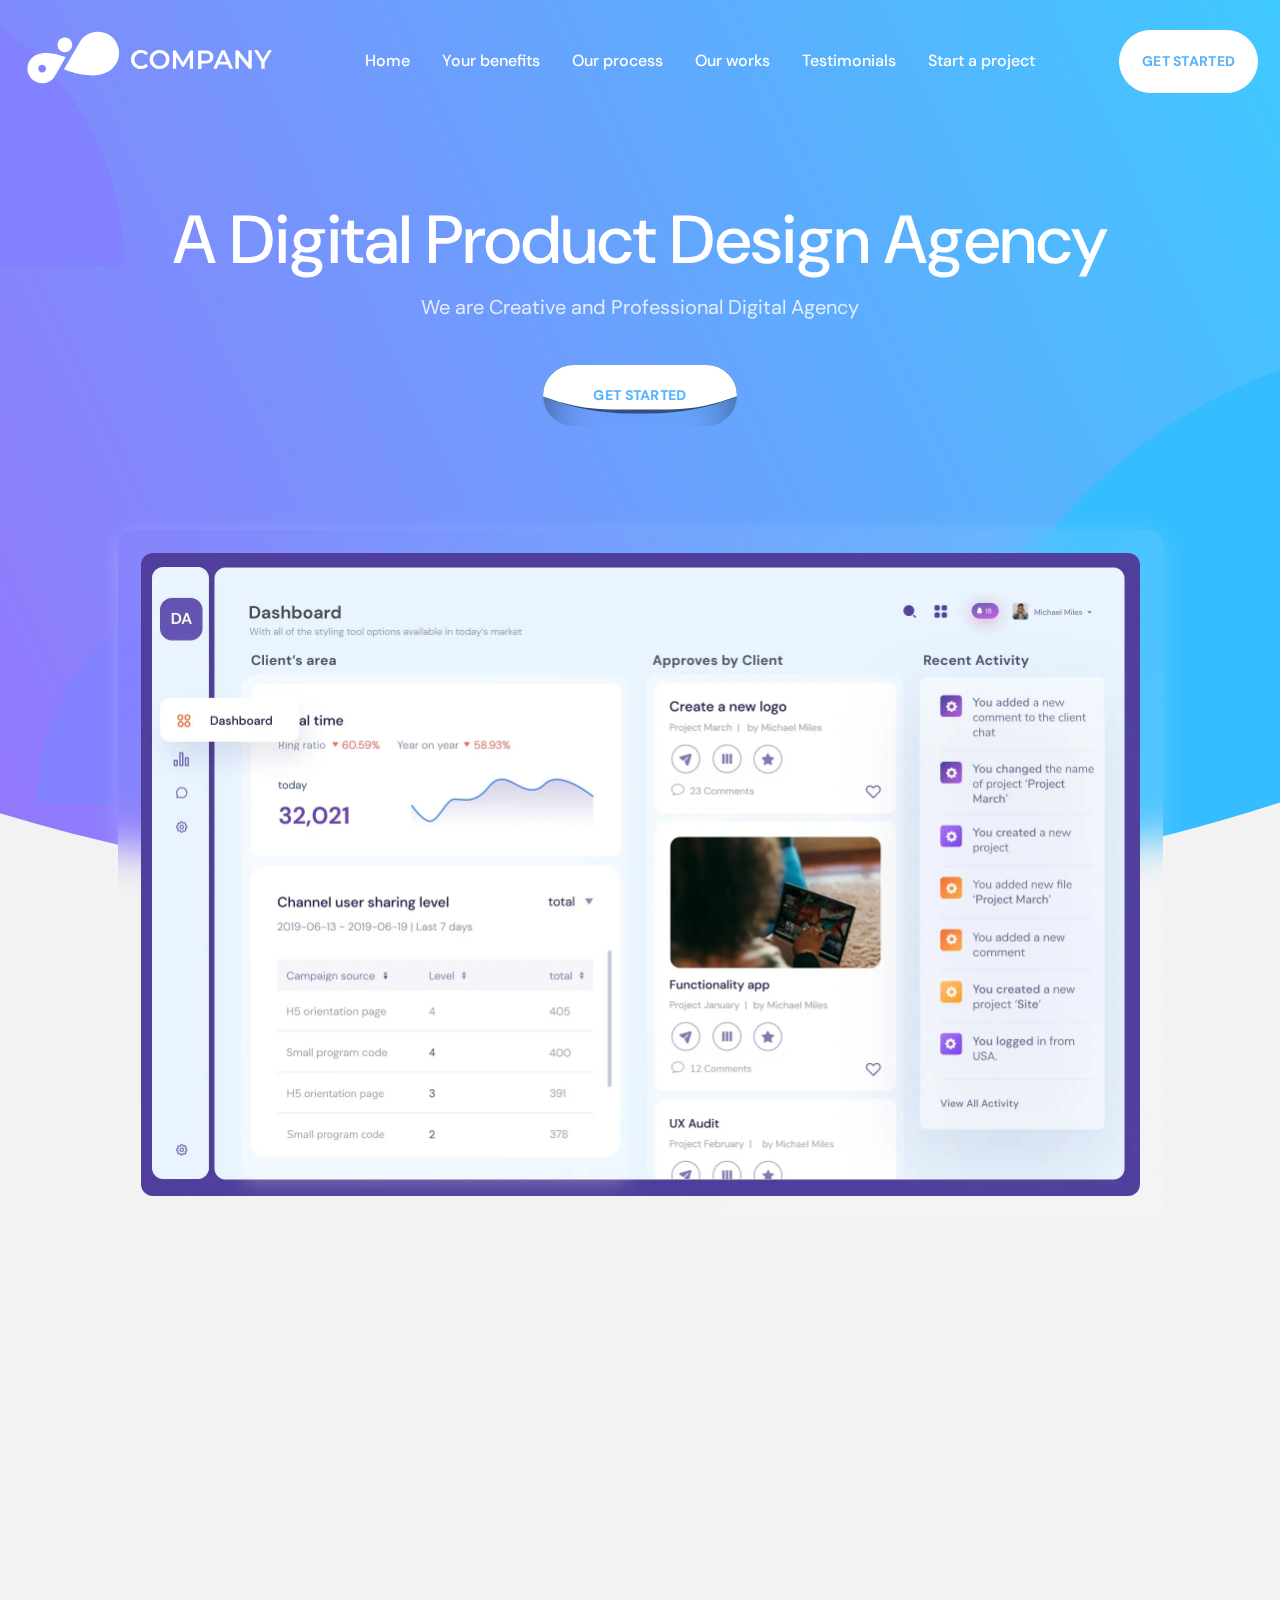
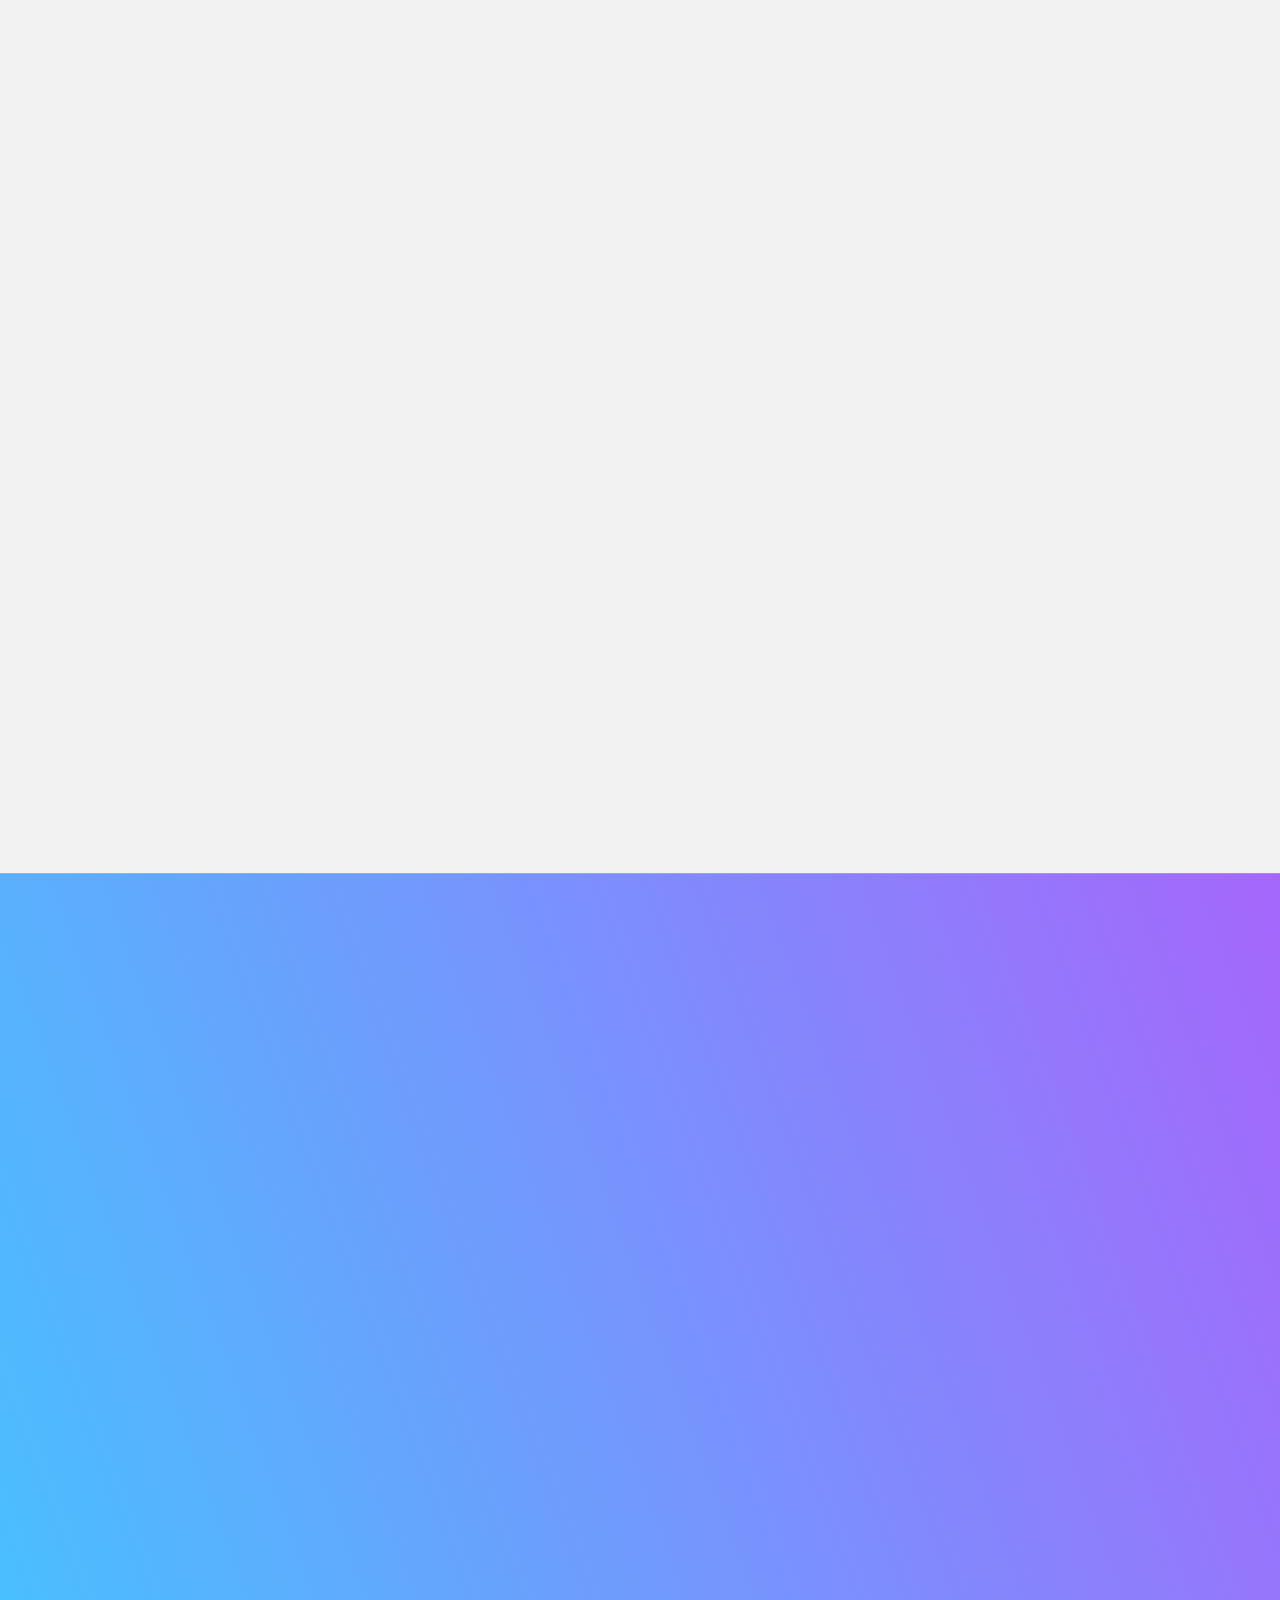
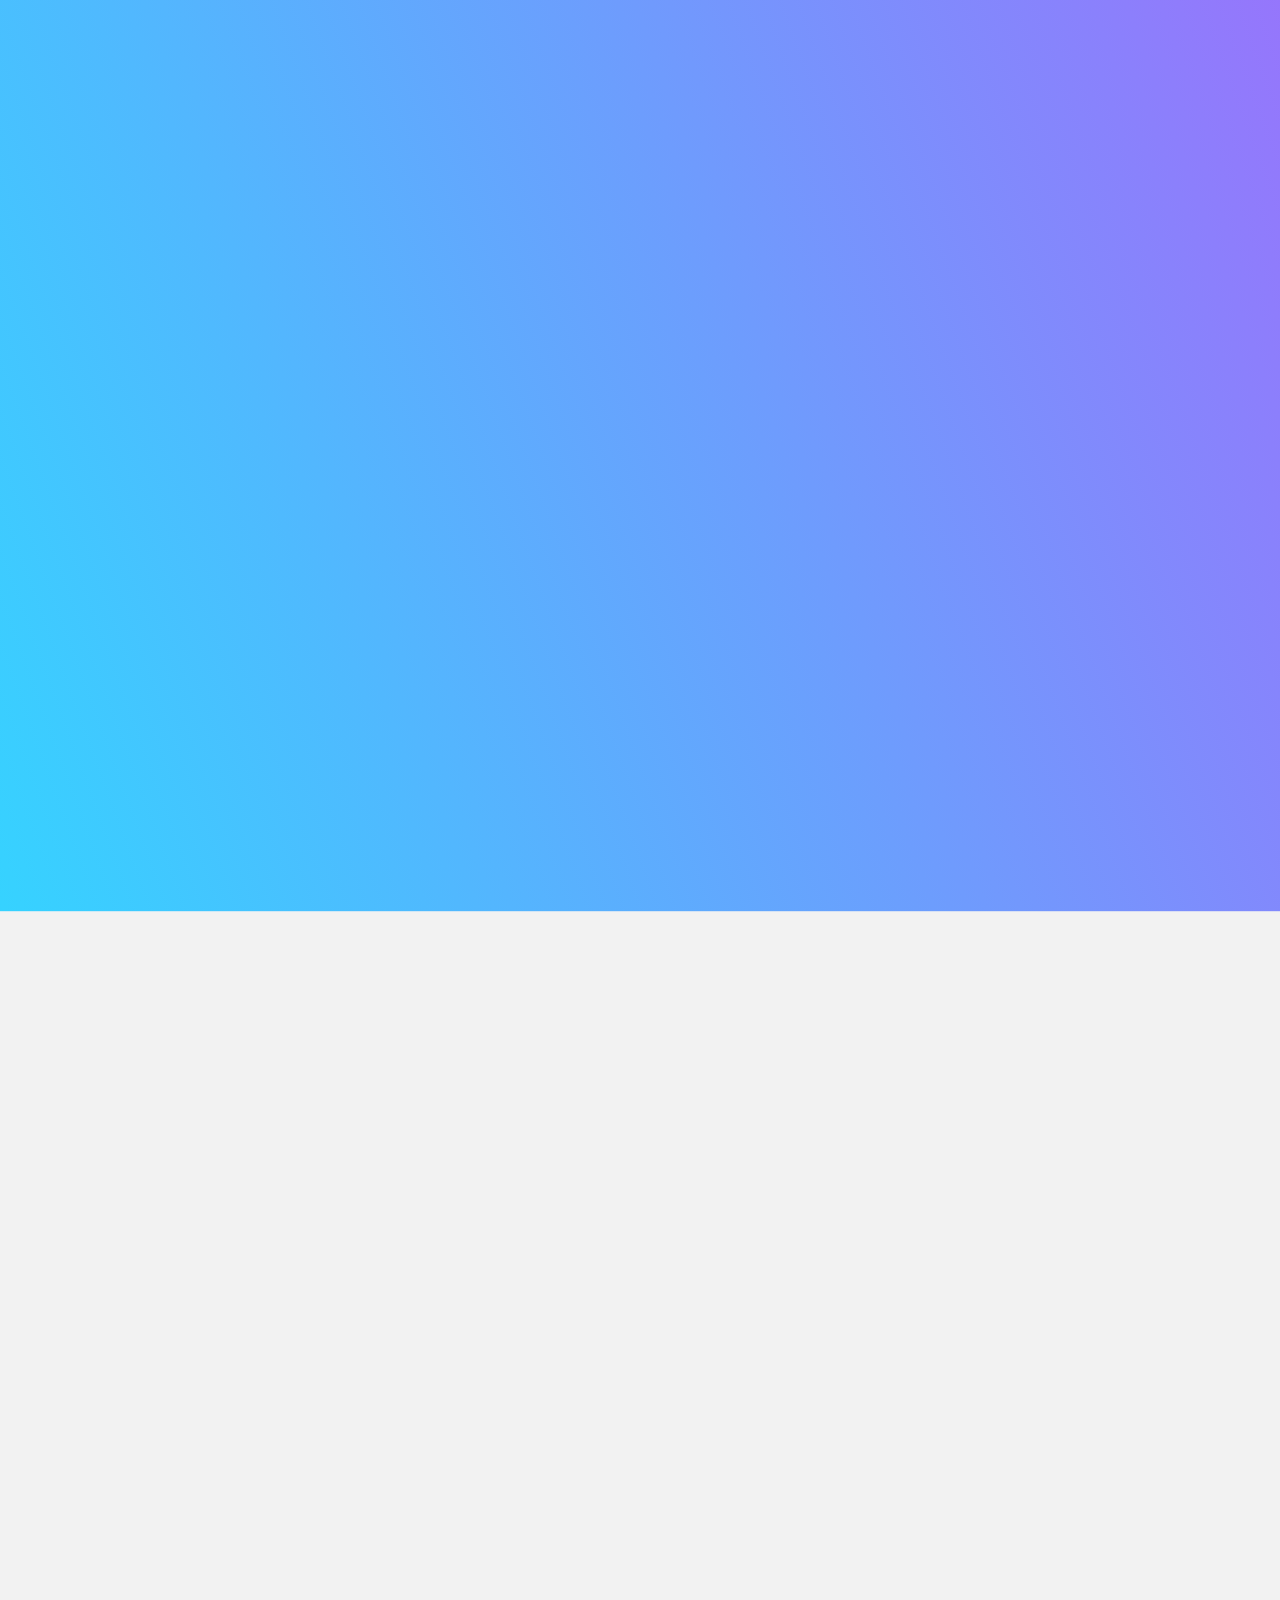
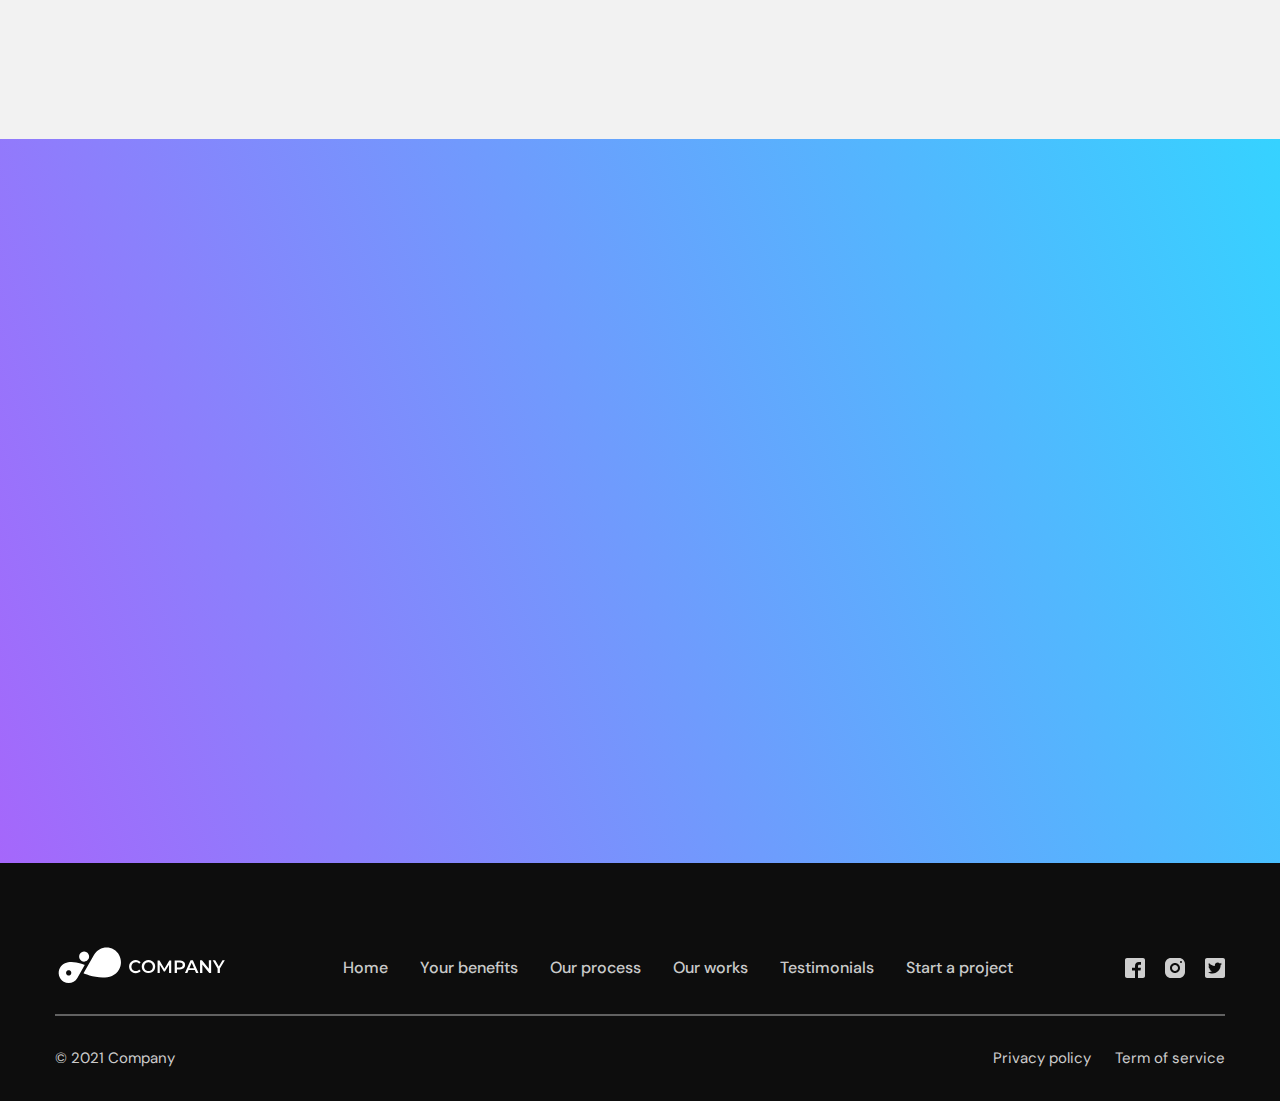
==== commit 855eb530: "27.07.22 23:57" ====
--- a/home.html
+++ b/home.html
@@ -6,8 +6,8 @@
 	<meta charset="UTF-8" />
 	<meta name="format-detection" content="telephone=no" />
 	<!-- <style>body{opacity: 0;}</style> -->
-	<link rel="stylesheet" href="css/style.min.css?_v=20220727214706" />
-	<link rel="shortcut icon" href="favixcon.ico" />
+	<link rel="stylesheet" href="css/style.min.css?_v=20220727235454" />
+	<link rel="shortcut icon" href="favicon.svg" />
 	<!-- <meta name="robots" content="noindex, nofollow" /> -->
 	<meta name="viewport" content="width=device-width, initial-scale=1.0" />
 </head>
@@ -408,7 +408,7 @@
 		</div>
 	</div>
 </div> -->
-	<script src="js/app.min.js?_v=20220727214706"></script>
+	<script src="js/app.min.js?_v=20220727235454"></script>
 </body>
 
 </html>--- a/css/style.min.css
+++ b/css/style.min.css
@@ -1 +1 @@
-@charset "UTF-8";@import url(https://fonts.googleapis.com/css?family=DM+Sans:regular,500,700&display=swap);*{padding:0;margin:0;border:0}*,:after,:before{-webkit-box-sizing:border-box;box-sizing:border-box}body,html{height:100%;min-width:320px}body{color:#3b3e43;line-height:1;font-family:"DM Sans";font-size:1rem;-ms-text-size-adjust:100%;-moz-text-size-adjust:100%;-webkit-text-size-adjust:100%;-webkit-font-smoothing:antialiased;-moz-osx-font-smoothing:grayscale}button,input,textarea{font-family:"DM Sans";font-size:inherit}button{cursor:pointer;color:inherit;background-color:inherit}a{color:inherit}a:link,a:visited{text-decoration:none}a:hover{text-decoration:none}ul li{list-style:none}img{vertical-align:top}h1,h2,h3,h4,h5,h6{font-weight:inherit;font-size:inherit}.lock body{overflow:hidden;-ms-touch-action:none;touch-action:none;-ms-scroll-chaining:none;overscroll-behavior:none}.wrapper{min-height:100%;display:-webkit-box;display:-ms-flexbox;display:flex;-webkit-box-orient:vertical;-webkit-box-direction:normal;-ms-flex-direction:column;flex-direction:column;overflow:hidden;background-color:#f2f2f2}.wrapper>main{-webkit-box-flex:1;-ms-flex:1 1 auto;flex:1 1 auto}.wrapper>*{min-width:0}[class*=__container]{max-width:73.125rem;-webkit-box-sizing:content-box;box-sizing:content-box;margin:0 auto;padding:0 .9375rem}[class*=-ibg]{position:relative}[class*=-ibg] img{position:absolute;width:100%;height:100%;top:0;left:0;-o-object-fit:cover;object-fit:cover}[class*=-ibg_contain] img{-o-object-fit:contain;object-fit:contain}.button{position:relative;z-index:3;display:-webkit-box;display:-ms-flexbox;display:flex;-webkit-box-pack:center;-ms-flex-pack:center;justify-content:center;-webkit-box-align:center;-ms-flex-align:center;align-items:center;width:12.125rem;height:3.8125rem;border-radius:3.75rem;overflow:hidden}.button:hover .button__waves{top:-60px}.button:hover .button__text{color:#fff}.button__text{font-weight:700;font-size:.875rem;line-height:148%;letter-spacing:.02em;text-transform:uppercase;color:#57b3fe;position:relative;z-index:1;-webkit-transition:color .4s ease .27s;-o-transition:color .4s ease .27s;transition:color .4s ease .27s}.button__waves{position:absolute;top:0;left:0;width:12.125rem;height:12.125rem;background-color:#57b3fe;background-color:transparent;-webkit-box-shadow:inset 0 0 50px rgba(0,0,0,.5);box-shadow:inset 0 0 50px rgba(0,0,0,.5);-webkit-transition:all .5s;-o-transition:all .5s;transition:all .5s}.button__waves::after,.button__waves::before{content:"";position:absolute;top:0;left:50%;width:250%;height:250%;-webkit-transform:translate(-50%,-90%) rotate(0);-ms-transform:translate(-50%,-90%) rotate(0);transform:translate(-50%,-90%) rotate(0)}.button__waves::before{background-color:rgba(0,0,0,.5);border-radius:48%;-webkit-animation:waves 5s infinite linear;animation:waves 5s infinite linear}.button__waves::after{background-color:#fff;border-radius:44%;-webkit-animation:waves 10s infinite linear;animation:waves 10s infinite linear;width:230%;height:230%}@-webkit-keyframes waves{0%{-webkit-transform:translate(-50%,-90%) rotate(0);transform:translate(-50%,-90%) rotate(0)}100%{-webkit-transform:translate(-50%,-90%) rotate(360deg);transform:translate(-50%,-90%) rotate(360deg)}}@keyframes waves{0%{-webkit-transform:translate(-50%,-90%) rotate(0);transform:translate(-50%,-90%) rotate(0)}100%{-webkit-transform:translate(-50%,-90%) rotate(360deg);transform:translate(-50%,-90%) rotate(360deg)}}.header{opacity:0;position:fixed;z-index:10;width:100%;top:0;left:0}@supports (padding-top:clamp(1.25rem ,1.0227272727rem + 1.1363636364vw ,1.875rem)){.header{padding-top:clamp(1.25rem ,1.0227272727rem + 1.1363636364vw ,1.875rem)}}@supports not (padding-top:clamp(1.25rem ,1.0227272727rem + 1.1363636364vw ,1.875rem)){.header{padding-top:calc(1.25rem + .625 * (100vw - 20rem)/ 55)}}@supports (padding-bottom:clamp(1.25rem ,1.0227272727rem + 1.1363636364vw ,1.875rem)){.header{padding-bottom:clamp(1.25rem ,1.0227272727rem + 1.1363636364vw ,1.875rem)}}@supports not (padding-bottom:clamp(1.25rem ,1.0227272727rem + 1.1363636364vw ,1.875rem)){.header{padding-bottom:calc(1.25rem + .625 * (100vw - 20rem)/ 55)}}.header._active{opacity:1;-webkit-transition:opacity .6s ease 1.3s,background-color .6s ease 0s,padding .6s ease 0s;-o-transition:opacity .6s ease 1.3s,background-color .6s ease 0s,padding .6s ease 0s;transition:opacity .6s ease 1.3s,background-color .6s ease 0s,padding .6s ease 0s}.header._header-scroll{background-color:rgba(0,0,0,.6)}.header._header-scroll .header__button{color:#000}.header._header-scroll .header__button:hover{color:#fff}.header__container{max-width:1920px;display:-webkit-box;display:-ms-flexbox;display:flex;-webkit-box-pack:justify;-ms-flex-pack:justify;justify-content:space-between;-webkit-box-align:center;-ms-flex-align:center;align-items:center}@supports (gap:clamp(0.625rem ,0.3977272727rem + 1.1363636364vw ,1.25rem)){.header__container{gap:clamp(.625rem ,.3977272727rem + 1.1363636364vw ,1.25rem)}}@supports not (gap:clamp(0.625rem ,0.3977272727rem + 1.1363636364vw ,1.25rem)){.header__container{gap:calc(.625rem + .625 * (100vw - 20rem)/ 55)}}@supports (padding-left:clamp(0.9375rem ,-3.45rem + 6vw ,3.75rem)){.header__container{padding-left:clamp(.9375rem ,-3.45rem + 6vw ,3.75rem)}}@supports not (padding-left:clamp(0.9375rem ,-3.45rem + 6vw ,3.75rem)){.header__container{padding-left:calc(.9375rem + 2.8125 * (100vw - 73.125rem)/ 46.875)}}@supports (padding-right:clamp(0.9375rem ,-3.45rem + 6vw ,3.75rem)){.header__container{padding-right:clamp(.9375rem ,-3.45rem + 6vw ,3.75rem)}}@supports not (padding-right:clamp(0.9375rem ,-3.45rem + 6vw ,3.75rem)){.header__container{padding-right:calc(.9375rem + 2.8125 * (100vw - 73.125rem)/ 46.875)}}.header__logo{position:relative;z-index:2}@supports (height:clamp(2.5rem ,-0.0072726481rem + 5.2236207154vw ,3.8125rem)){.header__logo{height:clamp(2.5rem ,-.0072726481rem + 5.2236207154vw ,3.8125rem)}}@supports not (height:clamp(2.5rem ,-0.0072726481rem + 5.2236207154vw ,3.8125rem)){.header__logo{height:calc(2.5rem + 1.3125 * (100vw - 47.99875rem)/ 25.12625)}}.header__logo img{height:100%}.header__button{position:relative;z-index:2;background:#fff;border-radius:3.75rem;padding:1.25rem 3.125rem;font-weight:700;font-size:.875rem;line-height:148%;letter-spacing:.02em;text-transform:uppercase;color:#57b3fe;border:1px solid #fff;-webkit-transition:all .5s ease 0s;-o-transition:all .5s ease 0s;transition:all .5s ease 0s}@supports (padding-left:clamp(0.0000000625rem ,-2.0833332292rem + 4.340277691vw ,3.125rem)){.header__button{padding-left:clamp(.0000000625rem ,-2.0833332292rem + 4.340277691vw ,3.125rem)}}@supports not (padding-left:clamp(0.0000000625rem ,-2.0833332292rem + 4.340277691vw ,3.125rem)){.header__button{padding-left:calc(.0000000625rem + 3.1249999375 * (100vw - 48rem)/ 72)}}@supports (padding-right:clamp(0.0000000625rem ,-2.0833332292rem + 4.340277691vw ,3.125rem)){.header__button{padding-right:clamp(.0000000625rem ,-2.0833332292rem + 4.340277691vw ,3.125rem)}}@supports not (padding-right:clamp(0.0000000625rem ,-2.0833332292rem + 4.340277691vw ,3.125rem)){.header__button{padding-right:calc(.0000000625rem + 3.1249999375 * (100vw - 48rem)/ 72)}}.header__button:hover{background-color:rgba(255,255,255,0);color:#fff}.menu__list{display:-webkit-box;display:-ms-flexbox;display:flex;-webkit-box-align:center;-ms-flex-align:center;align-items:center;-ms-flex-wrap:wrap;flex-wrap:wrap;row-gap:.3125rem}@supports ((-moz-column-gap:clamp(0.9375rem ,-1.0923507463rem + 4.2288557214vw ,2rem)) or (column-gap:clamp(0.9375rem ,-1.0923507463rem + 4.2288557214vw ,2rem))){.menu__list{-webkit-column-gap:clamp(.9375rem ,-1.0923507463rem + 4.2288557214vw ,2rem);-moz-column-gap:clamp(.9375rem ,-1.0923507463rem + 4.2288557214vw ,2rem);column-gap:clamp(.9375rem ,-1.0923507463rem + 4.2288557214vw ,2rem)}}@supports not ((-moz-column-gap:clamp(0.9375rem ,-1.0923507463rem + 4.2288557214vw ,2rem)) or (column-gap:clamp(0.9375rem ,-1.0923507463rem + 4.2288557214vw ,2rem))){.menu__list{-webkit-column-gap:calc(.9375rem + 1.0625 * (100vw - 48rem)/ 25.125);-moz-column-gap:calc(.9375rem + 1.0625 * (100vw - 48rem)/ 25.125);column-gap:calc(.9375rem + 1.0625 * (100vw - 48rem)/ 25.125)}}.menu__link{position:relative;font-weight:500;line-height:1;color:#fff}@supports (font-size:clamp(0.875rem ,0.6362121287rem + 0.4974876872vw ,1rem)){.menu__link{font-size:clamp(.875rem ,.6362121287rem + .4974876872vw ,1rem)}}@supports not (font-size:clamp(0.875rem ,0.6362121287rem + 0.4974876872vw ,1rem)){.menu__link{font-size:calc(.875rem + .125 * (100vw - 47.99875rem)/ 25.12625)}}.menu__link:hover::after{width:100%}.menu__link::after{position:absolute;top:100%;left:0;display:block;content:"";height:2px;width:0%;background-color:#fff;-webkit-transition:width .3s ease 0s;-o-transition:width .3s ease 0s;transition:width .3s ease 0s}.icon-menu{display:none}.footer{background-color:#0d0d0d;position:relative;z-index:2}@supports (padding-top:clamp(3.125rem ,2.3522727273rem + 3.8636363636vw ,5.25rem)){.footer__container{padding-top:clamp(3.125rem ,2.3522727273rem + 3.8636363636vw ,5.25rem)}}@supports not (padding-top:clamp(3.125rem ,2.3522727273rem + 3.8636363636vw ,5.25rem)){.footer__container{padding-top:calc(3.125rem + 2.125 * (100vw - 20rem)/ 55)}}.footer__top{display:-webkit-box;display:-ms-flexbox;display:flex;-webkit-box-align:center;-ms-flex-align:center;align-items:center;position:relative}@supports (padding-bottom:clamp(1.25rem ,1.0909090909rem + 0.7954545455vw ,1.6875rem)){.footer__top{padding-bottom:clamp(1.25rem ,1.0909090909rem + .7954545455vw ,1.6875rem)}}@supports not (padding-bottom:clamp(1.25rem ,1.0909090909rem + 0.7954545455vw ,1.6875rem)){.footer__top{padding-bottom:calc(1.25rem + .4375 * (100vw - 20rem)/ 55)}}@supports (gap:clamp(0.625rem ,-0.9886363636rem + 8.0681818182vw ,5.0625rem)){.footer__top{gap:clamp(.625rem ,-.9886363636rem + 8.0681818182vw ,5.0625rem)}}@supports not (gap:clamp(0.625rem ,-0.9886363636rem + 8.0681818182vw ,5.0625rem)){.footer__top{gap:calc(.625rem + 4.4375 * (100vw - 20rem)/ 55)}}@supports (gap:clamp(0.625rem ,-14.1666666667rem + 26.2962962963vw ,5.0625rem)){.footer__top{gap:clamp(.625rem ,-14.1666666667rem + 26.2962962963vw ,5.0625rem)}}@supports not (gap:clamp(0.625rem ,-14.1666666667rem + 26.2962962963vw ,5.0625rem)){.footer__top{gap:calc(.625rem + 4.4375 * (100vw - 56.25rem)/ 16.875)}}.footer__top::after{position:absolute;content:"";bottom:0;left:0;width:100%;height:2px;opacity:.35;background-color:#fff}.footer__bottom{display:-webkit-box;display:-ms-flexbox;display:flex;-webkit-box-align:center;-ms-flex-align:center;align-items:center;-webkit-box-pack:justify;-ms-flex-pack:justify;justify-content:space-between}@supports (padding-bottom:clamp(0.9375rem ,0.5965909091rem + 1.7045454545vw ,1.875rem)){.footer__bottom{padding-bottom:clamp(.9375rem ,.5965909091rem + 1.7045454545vw ,1.875rem)}}@supports not (padding-bottom:clamp(0.9375rem ,0.5965909091rem + 1.7045454545vw ,1.875rem)){.footer__bottom{padding-bottom:calc(.9375rem + .9375 * (100vw - 20rem)/ 55)}}@supports (padding-top:clamp(0.9375rem ,0.5965909091rem + 1.7045454545vw ,1.875rem)){.footer__bottom{padding-top:clamp(.9375rem ,.5965909091rem + 1.7045454545vw ,1.875rem)}}@supports not (padding-top:clamp(0.9375rem ,0.5965909091rem + 1.7045454545vw ,1.875rem)){.footer__bottom{padding-top:calc(.9375rem + .9375 * (100vw - 20rem)/ 55)}}.footer-top__logo{-webkit-box-flex:0;-ms-flex:0 0 11rem;flex:0 0 11rem}.footer-top__logo img{max-width:100%}.footer-top__menu-body{-webkit-box-flex:1;-ms-flex:1 1 auto;flex:1 1 auto}.footer-top__menu{display:-webkit-box;display:-ms-flexbox;display:flex;-ms-flex-wrap:wrap;flex-wrap:wrap;-webkit-box-pack:center;-ms-flex-pack:center;justify-content:center}@supports (gap:clamp(0.9375rem ,-2.6041666667rem + 6.2962962963vw ,2rem)){.footer-top__menu{gap:clamp(.9375rem ,-2.6041666667rem + 6.2962962963vw ,2rem)}}@supports not (gap:clamp(0.9375rem ,-2.6041666667rem + 6.2962962963vw ,2rem)){.footer-top__menu{gap:calc(.9375rem + 1.0625 * (100vw - 56.25rem)/ 16.875)}}@supports (font-size:clamp(0.875rem ,0.4583333333rem + 0.7407407407vw ,1rem)){.footer-top__menu{font-size:clamp(.875rem ,.4583333333rem + .7407407407vw ,1rem)}}@supports not (font-size:clamp(0.875rem ,0.4583333333rem + 0.7407407407vw ,1rem)){.footer-top__menu{font-size:calc(.875rem + .125 * (100vw - 56.25rem)/ 16.875)}}.footer-top__social{display:-webkit-box;display:-ms-flexbox;display:flex;gap:1.25rem}.footer-top__iconlink{position:relative}.footer-top__iconlink::before{position:absolute;content:"";display:block;width:160%;height:160%;border:1px solid #fff;border-radius:.1875rem;top:50%;left:50%;-webkit-transform:translate(-50%,-50%) rotateZ(45deg);-ms-transform:translate(-50%,-50%) rotate(45deg);transform:translate(-50%,-50%) rotateZ(45deg);opacity:0;-webkit-transition:all .3s ease 0s;-o-transition:all .3s ease 0s;transition:all .3s ease 0s}.footer-top__iconlink:hover::before{opacity:.6;-webkit-transform:translate(-50%,-50%) rotateZ(0);-ms-transform:translate(-50%,-50%) rotate(0);transform:translate(-50%,-50%) rotateZ(0)}.menu-footer__item{font-weight:500;line-height:100%;color:rgba(255,255,255,.8)}.menu-footer__link{position:relative}.menu-footer__link:hover::after{width:100%}.menu-footer__link::after{position:absolute;top:100%;left:0;display:block;content:"";height:2px;width:0%;background-color:#fff;-webkit-transition:width .3s ease 0s;-o-transition:width .3s ease 0s;transition:width .3s ease 0s}.bottom-footer__name-company{font-size:.9375rem;line-height:1.6666666667;color:rgba(255,255,255,.8)}.bottom-footer__policy{display:-webkit-box;display:-ms-flexbox;display:flex;gap:1.5rem}.bottom-footer__link{font-size:.9375rem;line-height:1.3333333333;color:rgba(255,255,255,.8);-webkit-transition:all .3s ease 0s;-o-transition:all .3s ease 0s;transition:all .3s ease 0s}.bottom-footer__link:hover{color:#fff}.main-page__img{position:absolute;width:100%;height:100%;min-height:50rem;max-height:84.125rem}.main-page__img img{-o-object-fit:cover;object-fit:cover;width:100%;height:100%;-o-object-position:bottom;object-position:bottom;-webkit-transform:translate(0,-100%);-ms-transform:translate(0,-100%);transform:translate(0,-100%)}.main-page__img._active img{-webkit-transform:translate(0,0);-ms-transform:translate(0,0);transform:translate(0,0);-webkit-transition:all .7s ease 0s;-o-transition:all .7s ease 0s;transition:all .7s ease 0s}.main-page__container{position:relative;max-height:84.125rem;min-height:50rem;height:100vh}.main-page__content{position:relative}.main-page__body{height:100%;display:-webkit-box;display:-ms-flexbox;display:flex;-webkit-box-orient:vertical;-webkit-box-direction:normal;-ms-flex-direction:column;flex-direction:column;-webkit-box-align:center;-ms-flex-align:center;align-items:center}@supports (padding-top:clamp(6.25rem ,3.9772727273rem + 11.3636363636vw ,12.5rem)){.main-page__body{padding-top:clamp(6.25rem ,3.9772727273rem + 11.3636363636vw ,12.5rem)}}@supports not (padding-top:clamp(6.25rem ,3.9772727273rem + 11.3636363636vw ,12.5rem)){.main-page__body{padding-top:calc(6.25rem + 6.25 * (100vw - 20rem)/ 55)}}.body-main__title{font-weight:500;line-height:120%;color:#f2f2f2;opacity:0;text-align:center;margin-bottom:.5rem}@supports (font-size:clamp(2.5rem ,1.8636363636rem + 3.1818181818vw ,4.25rem)){.body-main__title{font-size:clamp(2.5rem ,1.8636363636rem + 3.1818181818vw ,4.25rem)}}@supports not (font-size:clamp(2.5rem ,1.8636363636rem + 3.1818181818vw ,4.25rem)){.body-main__title{font-size:calc(2.5rem + 1.75 * (100vw - 20rem)/ 55)}}.body-main__title._active{color:#fff;opacity:1;-webkit-transition:all .5s ease .5s;-o-transition:all .5s ease .5s;transition:all .5s ease .5s}.body-main__subtitle{font-size:1.25rem;line-height:1.7;text-align:center;color:#fff;opacity:0;margin-bottom:2.5625rem}.body-main__subtitle._active{opacity:.8;-webkit-transition:all .5s ease .7s;-o-transition:all .5s ease .7s;transition:all .5s ease .7s}.body-main__button{opacity:0;-webkit-transform:translate(-120%,0);-ms-transform:translate(-120%,0);transform:translate(-120%,0)}.body-main__button._active{-webkit-transition:opacity .6s ease .8s,-webkit-transform .6s ease .8s;transition:opacity .6s ease .8s,-webkit-transform .6s ease .8s;-o-transition:opacity .6s ease .8s,transform .6s ease .8s;transition:opacity .6s ease .8s,transform .6s ease .8s;transition:opacity .6s ease .8s,transform .6s ease .8s,-webkit-transform .6s ease .8s;opacity:1;-webkit-transform:translate(0,0);-ms-transform:translate(0,0);transform:translate(0,0)}@supports (margin-top:clamp(-23.125rem ,8.4090909943rem + -42.0454546591vw ,0.0000000625rem)){.dashboard-page{margin-top:clamp(-23.125rem ,8.4090909943rem + -42.0454546591vw ,.0000000625rem)}}@supports not (margin-top:clamp(-23.125rem ,8.4090909943rem + -42.0454546591vw ,0.0000000625rem)){.dashboard-page{margin-top:calc(.0000000625rem + -23.1250000625 * (100vw - 20rem)/ 55)}}.dashboard-page__container{position:relative;z-index:5}.dashboard-page__content{width:89.31%;padding:1.4375rem;margin:0 auto;background:-o-linear-gradient(308.49deg,rgba(255,255,255,0) .96%,rgba(255,255,255,.19) 99.4%);background:linear-gradient(141.51deg,rgba(255,255,255,0) .96%,rgba(255,255,255,.19) 99.4%);-webkit-box-shadow:0 4px 24px -1px rgba(255,255,255,.2);box-shadow:0 4px 24px -1px rgba(255,255,255,.2);-webkit-backdrop-filter:blur(21px);backdrop-filter:blur(21px);border-radius:.9375rem;-webkit-transform:rotateX(-90deg);transform:rotateX(-90deg)}.dashboard-page__container._active .dashboard-page__content{-webkit-transition:all .7s ease 0s;-o-transition:all .7s ease 0s;transition:all .7s ease 0s;-webkit-transform:perspective(1000px) rotateX(0);transform:perspective(1000px) rotateX(0)}.dashboard-page__img{width:100%;border-radius:.75rem}.helpwith-page{position:relative;z-index:2}@supports (margin-top:clamp(1.5625rem ,-2.0511363636rem + 18.0681818182vw ,11.5rem)){.helpwith-page{margin-top:clamp(1.5625rem ,-2.0511363636rem + 18.0681818182vw ,11.5rem)}}@supports not (margin-top:clamp(1.5625rem ,-2.0511363636rem + 18.0681818182vw ,11.5rem)){.helpwith-page{margin-top:calc(1.5625rem + 9.9375 * (100vw - 20rem)/ 55)}}@supports (padding-top:clamp(1.875rem ,1.6022727273rem + 1.3636363636vw ,2.625rem)){.helpwith-page__container{padding-top:clamp(1.875rem ,1.6022727273rem + 1.3636363636vw ,2.625rem)}}@supports not (padding-top:clamp(1.875rem ,1.6022727273rem + 1.3636363636vw ,2.625rem)){.helpwith-page__container{padding-top:calc(1.875rem + .75 * (100vw - 20rem)/ 55)}}.helpwith-page__title{font-weight:500;line-height:122%;max-width:33rem;opacity:0;-webkit-transform:translate(-100%,0);-ms-transform:translate(-100%,0);transform:translate(-100%,0)}@supports (font-size:clamp(1.875rem ,1.4659090909rem + 2.0454545455vw ,3rem)){.helpwith-page__title{font-size:clamp(1.875rem ,1.4659090909rem + 2.0454545455vw ,3rem)}}@supports not (font-size:clamp(1.875rem ,1.4659090909rem + 2.0454545455vw ,3rem)){.helpwith-page__title{font-size:calc(1.875rem + 1.125 * (100vw - 20rem)/ 55)}}@supports (margin-bottom:clamp(1.875rem ,1.8295454545rem + 0.2272727273vw ,2rem)){.helpwith-page__title{margin-bottom:clamp(1.875rem ,1.8295454545rem + .2272727273vw ,2rem)}}@supports not (margin-bottom:clamp(1.875rem ,1.8295454545rem + 0.2272727273vw ,2rem)){.helpwith-page__title{margin-bottom:calc(1.875rem + .125 * (100vw - 20rem)/ 55)}}.helpwith-page__title._active{-webkit-transition:all .5s ease 0s;-o-transition:all .5s ease 0s;transition:all .5s ease 0s;-webkit-transform:translate(0,0);-ms-transform:translate(0,0);transform:translate(0,0);opacity:1}.helpwith-page__items{display:-ms-grid;display:grid;-ms-grid-columns:(1fr)[3];grid-template-columns:repeat(3,1fr);-ms-grid-rows:(1fr)[2];grid-template-rows:repeat(2,1fr);row-gap:1.5625rem}@supports ((-moz-column-gap:clamp(0.625rem ,0.1704545455rem + 2.2727272727vw ,1.875rem)) or (column-gap:clamp(0.625rem ,0.1704545455rem + 2.2727272727vw ,1.875rem))){.helpwith-page__items{-webkit-column-gap:clamp(.625rem ,.1704545455rem + 2.2727272727vw ,1.875rem);-moz-column-gap:clamp(.625rem ,.1704545455rem + 2.2727272727vw ,1.875rem);column-gap:clamp(.625rem ,.1704545455rem + 2.2727272727vw ,1.875rem)}}@supports not ((-moz-column-gap:clamp(0.625rem ,0.1704545455rem + 2.2727272727vw ,1.875rem)) or (column-gap:clamp(0.625rem ,0.1704545455rem + 2.2727272727vw ,1.875rem))){.helpwith-page__items{-webkit-column-gap:calc(.625rem + 1.25 * (100vw - 20rem)/ 55);-moz-column-gap:calc(.625rem + 1.25 * (100vw - 20rem)/ 55);column-gap:calc(.625rem + 1.25 * (100vw - 20rem)/ 55)}}@supports (row-gap:clamp(0.625rem ,0.2840909091rem + 1.7045454545vw ,1.5625rem)){.helpwith-page__items{row-gap:clamp(.625rem ,.2840909091rem + 1.7045454545vw ,1.5625rem)}}@supports not (row-gap:clamp(0.625rem ,0.2840909091rem + 1.7045454545vw ,1.5625rem)){.helpwith-page__items{row-gap:calc(.625rem + .9375 * (100vw - 20rem)/ 55)}}.helpwith-page__item{display:-webkit-box;display:-ms-flexbox;display:flex;-webkit-box-orient:vertical;-webkit-box-direction:normal;-ms-flex-direction:column;flex-direction:column;background-color:#fff;-webkit-box-shadow:0 1.25rem 3.125rem rgba(59,62,67,.05);box-shadow:0 1.25rem 3.125rem rgba(59,62,67,.05);border-radius:.9375rem;-webkit-transform:rotateY(90deg);transform:rotateY(90deg);-webkit-transition:all .2s ease 0s;-o-transition:all .2s ease 0s;transition:all .2s ease 0s}@supports (padding-top:clamp(1.25rem ,0.5681818182rem + 3.4090909091vw ,3.125rem)){.helpwith-page__item{padding-top:clamp(1.25rem ,.5681818182rem + 3.4090909091vw ,3.125rem)}}@supports not (padding-top:clamp(1.25rem ,0.5681818182rem + 3.4090909091vw ,3.125rem)){.helpwith-page__item{padding-top:calc(1.25rem + 1.875 * (100vw - 20rem)/ 55)}}@supports (padding-right:clamp(1.25rem ,1.1363636364rem + 0.5681818182vw ,1.5625rem)){.helpwith-page__item{padding-right:clamp(1.25rem ,1.1363636364rem + .5681818182vw ,1.5625rem)}}@supports not (padding-right:clamp(1.25rem ,1.1363636364rem + 0.5681818182vw ,1.5625rem)){.helpwith-page__item{padding-right:calc(1.25rem + .3125 * (100vw - 20rem)/ 55)}}@supports (padding-bottom:clamp(1.25rem ,0.5681818182rem + 3.4090909091vw ,3.125rem)){.helpwith-page__item{padding-bottom:clamp(1.25rem ,.5681818182rem + 3.4090909091vw ,3.125rem)}}@supports not (padding-bottom:clamp(1.25rem ,0.5681818182rem + 3.4090909091vw ,3.125rem)){.helpwith-page__item{padding-bottom:calc(1.25rem + 1.875 * (100vw - 20rem)/ 55)}}@supports (padding-left:clamp(1.25rem ,0.7727272727rem + 2.3863636364vw ,2.5625rem)){.helpwith-page__item{padding-left:clamp(1.25rem ,.7727272727rem + 2.3863636364vw ,2.5625rem)}}@supports not (padding-left:clamp(1.25rem ,0.7727272727rem + 2.3863636364vw ,2.5625rem)){.helpwith-page__item{padding-left:calc(1.25rem + 1.3125 * (100vw - 20rem)/ 55)}}.helpwith-page__items._active .helpwith-page__item{-webkit-transform:perspective(400px) rotateY(0);transform:perspective(400px) rotateY(0)}.helpwith-page__items._active .helpwith-page__item:nth-child(1){-webkit-transition:all .5s ease .3s;-o-transition:all .5s ease .3s;transition:all .5s ease .3s}.helpwith-page__items._active .helpwith-page__item:nth-child(2){-webkit-transition:all .5s ease .5s;-o-transition:all .5s ease .5s;transition:all .5s ease .5s}.helpwith-page__items._active .helpwith-page__item:nth-child(3){-webkit-transition:all .5s ease .7s;-o-transition:all .5s ease .7s;transition:all .5s ease .7s}.helpwith-page__items._active .helpwith-page__item:nth-child(4){-webkit-transition:all .5s ease .9s;-o-transition:all .5s ease .9s;transition:all .5s ease .9s}.helpwith-page__items._active .helpwith-page__item:nth-child(5){-webkit-transition:all .5s ease 1.1s;-o-transition:all .5s ease 1.1s;transition:all .5s ease 1.1s}.helpwith-page__items._active .helpwith-page__item:nth-child(6){-webkit-transition:all .5s ease 1.3s;-o-transition:all .5s ease 1.3s;transition:all .5s ease 1.3s}.helpwith-page__decor{position:absolute;z-index:-1}.helpwith-page__decor1{top:0;left:0;-webkit-transform:translate(-100%,0);-ms-transform:translate(-100%,0);transform:translate(-100%,0);opacity:0}.helpwith-page__decor1._active{left:100%;opacity:1;-webkit-transition:all 1.2s cubic-bezier(.175,.885,.32,1.275) .8s;-o-transition:all 1.2s cubic-bezier(.175,.885,.32,1.275) .8s;transition:all 1.2s cubic-bezier(.175,.885,.32,1.275) .8s}.helpwith-page__decor2{bottom:0;left:0;-webkit-transform-origin:top left;-ms-transform-origin:top left;transform-origin:top left;-webkit-transform:translate(-19.2307692308%,0) rotateZ(90deg);-ms-transform:translate(-19.2307692308%,0) rotate(90deg);transform:translate(-19.2307692308%,0) rotateZ(90deg)}.helpwith-page__decor2._active{-webkit-transform:translate(-19.2307692308%,0) rotateZ(0);-ms-transform:translate(-19.2307692308%,0) rotate(0);transform:translate(-19.2307692308%,0) rotateZ(0);-webkit-transition:all .7s cubic-bezier(.175,.885,.32,1.075) .5s;-o-transition:all .7s cubic-bezier(.175,.885,.32,1.075) .5s;transition:all .7s cubic-bezier(.175,.885,.32,1.075) .5s}.item-help__icon{width:3.125rem;height:3.125rem;border-radius:.9375rem;display:-webkit-box;display:-ms-flexbox;display:flex;-webkit-box-pack:center;-ms-flex-pack:center;justify-content:center;-webkit-box-align:center;-ms-flex-align:center;align-items:center}@supports (margin-bottom:clamp(0.9375rem ,0.8238636364rem + 0.5681818182vw ,1.25rem)){.item-help__icon{margin-bottom:clamp(.9375rem ,.8238636364rem + .5681818182vw ,1.25rem)}}@supports not (margin-bottom:clamp(0.9375rem ,0.8238636364rem + 0.5681818182vw ,1.25rem)){.item-help__icon{margin-bottom:calc(.9375rem + .3125 * (100vw - 20rem)/ 55)}}.item-help__title{font-weight:700;font-size:1.375rem;line-height:1.3636363636}@supports (margin-bottom:clamp(0.625rem ,0.5113636364rem + 0.5681818182vw ,0.9375rem)){.item-help__title{margin-bottom:clamp(.625rem ,.5113636364rem + .5681818182vw ,.9375rem)}}@supports not (margin-bottom:clamp(0.625rem ,0.5113636364rem + 0.5681818182vw ,0.9375rem)){.item-help__title{margin-bottom:calc(.625rem + .3125 * (100vw - 20rem)/ 55)}}.item-help__subtitle{line-height:1.5;color:#595e64}.item-help__subtitle span{font-weight:700}.item-help__icon1{background-color:#ffe7db}.item-help__icon2{background-color:#e7f2ef}.item-help__icon3{background-color:#faf3d8}.item-help__icon4{background-color:#c0f2ef}.item-help__icon5{background-color:#ede7f2}.item-help__icon6{background-color:#d8f0fa}.back{background:-o-linear-gradient(200.22deg,#35d3ff -.64%,#a963fb 103.6%);background:linear-gradient(249.78deg,#35d3ff -.64%,#a963fb 103.6%);-webkit-transform:rotate(-180deg);-ms-transform:rotate(-180deg);transform:rotate(-180deg);width:100%;height:700px}.process-page{position:relative}@supports (margin-top:clamp(3.125rem ,0.0795454545rem + 15.2272727273vw ,11.5rem)){.process-page{margin-top:clamp(3.125rem ,.0795454545rem + 15.2272727273vw ,11.5rem)}}@supports not (margin-top:clamp(3.125rem ,0.0795454545rem + 15.2272727273vw ,11.5rem)){.process-page{margin-top:calc(3.125rem + 8.375 * (100vw - 20rem)/ 55)}}.process-page__background{position:absolute;background:-o-linear-gradient(200.22deg,#35d3ff -.64%,#a963fb 103.6%);background:linear-gradient(249.78deg,#35d3ff -.64%,#a963fb 103.6%);-webkit-transform:rotate(-180deg);-ms-transform:rotate(-180deg);transform:rotate(-180deg);width:100%;height:100%}.process-page__container{display:-webkit-box;display:-ms-flexbox;display:flex;-webkit-box-orient:vertical;-webkit-box-direction:normal;-ms-flex-direction:column;flex-direction:column;-webkit-box-align:center;-ms-flex-align:center;align-items:center}@supports (padding-top:clamp(3.125rem ,-0.1477272727rem + 16.3636363636vw ,12.125rem)){.process-page__container{padding-top:clamp(3.125rem ,-.1477272727rem + 16.3636363636vw ,12.125rem)}}@supports not (padding-top:clamp(3.125rem ,-0.1477272727rem + 16.3636363636vw ,12.125rem)){.process-page__container{padding-top:calc(3.125rem + 9 * (100vw - 20rem)/ 55)}}@supports (padding-bottom:clamp(3.125rem ,0.0795454545rem + 15.2272727273vw ,11.5rem)){.process-page__container{padding-bottom:clamp(3.125rem ,.0795454545rem + 15.2272727273vw ,11.5rem)}}@supports not (padding-bottom:clamp(3.125rem ,0.0795454545rem + 15.2272727273vw ,11.5rem)){.process-page__container{padding-bottom:calc(3.125rem + 8.375 * (100vw - 20rem)/ 55)}}.process-page__body{display:-webkit-box;display:-ms-flexbox;display:flex;-webkit-box-orient:vertical;-webkit-box-direction:normal;-ms-flex-direction:column;flex-direction:column;-webkit-box-align:center;-ms-flex-align:center;align-items:center;position:relative;z-index:3}@supports (margin-bottom:clamp(1.25rem ,0.9772727273rem + 1.3636363636vw ,2rem)){.process-page__body{margin-bottom:clamp(1.25rem ,.9772727273rem + 1.3636363636vw ,2rem)}}@supports not (margin-bottom:clamp(1.25rem ,0.9772727273rem + 1.3636363636vw ,2rem)){.process-page__body{margin-bottom:calc(1.25rem + .75 * (100vw - 20rem)/ 55)}}.process-page__pretitle{font-weight:700;font-size:.75rem;line-height:122%;text-align:center;letter-spacing:.15em;text-transform:uppercase;color:#fff;opacity:0;-webkit-transform:translate(-100%,0);-ms-transform:translate(-100%,0);transform:translate(-100%,0)}@supports (margin-bottom:clamp(0.625rem ,0.5340909091rem + 0.4545454545vw ,0.875rem)){.process-page__pretitle{margin-bottom:clamp(.625rem ,.5340909091rem + .4545454545vw ,.875rem)}}@supports not (margin-bottom:clamp(0.625rem ,0.5340909091rem + 0.4545454545vw ,0.875rem)){.process-page__pretitle{margin-bottom:calc(.625rem + .25 * (100vw - 20rem)/ 55)}}.process-page._active .process-page__pretitle{opacity:.5;-webkit-transform:translate(0,0);-ms-transform:translate(0,0);transform:translate(0,0);-webkit-transition:all .5s ease .3s;-o-transition:all .5s ease .3s;transition:all .5s ease .3s}.process-page__title{font-weight:500;line-height:122%;text-align:center;color:#fff;opacity:0;-webkit-transform:translate(-100%,0);-ms-transform:translate(-100%,0);transform:translate(-100%,0)}@supports (font-size:clamp(1.875rem ,1.4659090909rem + 2.0454545455vw ,3rem)){.process-page__title{font-size:clamp(1.875rem ,1.4659090909rem + 2.0454545455vw ,3rem)}}@supports not (font-size:clamp(1.875rem ,1.4659090909rem + 2.0454545455vw ,3rem)){.process-page__title{font-size:calc(1.875rem + 1.125 * (100vw - 20rem)/ 55)}}@supports (margin-bottom:clamp(0.9375rem ,0.7329545455rem + 1.0227272727vw ,1.5rem)){.process-page__title{margin-bottom:clamp(.9375rem ,.7329545455rem + 1.0227272727vw ,1.5rem)}}@supports not (margin-bottom:clamp(0.9375rem ,0.7329545455rem + 1.0227272727vw ,1.5rem)){.process-page__title{margin-bottom:calc(.9375rem + .5625 * (100vw - 20rem)/ 55)}}.process-page._active .process-page__title{opacity:1;-webkit-transform:translate(0,0);-ms-transform:translate(0,0);transform:translate(0,0);-webkit-transition:all .5s ease 0s;-o-transition:all .5s ease 0s;transition:all .5s ease 0s}.process-page__subtitle{font-size:1.25rem;line-height:1.7;text-align:center;max-width:46.875rem;color:#fff;opacity:0}@supports (font-size:clamp(0.9375rem ,0.8238636364rem + 0.5681818182vw ,1.25rem)){.process-page__subtitle{font-size:clamp(.9375rem ,.8238636364rem + .5681818182vw ,1.25rem)}}@supports not (font-size:clamp(0.9375rem ,0.8238636364rem + 0.5681818182vw ,1.25rem)){.process-page__subtitle{font-size:calc(.9375rem + .3125 * (100vw - 20rem)/ 55)}}.process-page._active .process-page__subtitle{opacity:1;-webkit-transition:all 1s ease .7s;-o-transition:all 1s ease .7s;transition:all 1s ease .7s}.process-page__items{display:-webkit-box;display:-ms-flexbox;display:flex;-webkit-box-orient:vertical;-webkit-box-direction:normal;-ms-flex-direction:column;flex-direction:column}@supports (gap:clamp(1.25rem ,0.7954545455rem + 2.2727272727vw ,2.5rem)){.process-page__items{gap:clamp(1.25rem ,.7954545455rem + 2.2727272727vw ,2.5rem)}}@supports not (gap:clamp(1.25rem ,0.7954545455rem + 2.2727272727vw ,2.5rem)){.process-page__items{gap:calc(1.25rem + 1.25 * (100vw - 20rem)/ 55)}}.process-page__item{position:relative;width:100%;background-color:#fff;border-radius:.9375rem;display:-webkit-box;display:-ms-flexbox;display:flex;-ms-flex-wrap:wrap;flex-wrap:wrap;-webkit-box-align:center;-ms-flex-align:center;align-items:center}@supports (padding-right:clamp(1.25rem ,0.1590909091rem + 5.4545454545vw ,4.25rem)){.process-page__item{padding-right:clamp(1.25rem ,.1590909091rem + 5.4545454545vw ,4.25rem)}}@supports not (padding-right:clamp(1.25rem ,0.1590909091rem + 5.4545454545vw ,4.25rem)){.process-page__item{padding-right:calc(1.25rem + 3 * (100vw - 20rem)/ 55)}}@supports (padding-left:clamp(1.25rem ,0.1590909091rem + 5.4545454545vw ,4.25rem)){.process-page__item{padding-left:clamp(1.25rem ,.1590909091rem + 5.4545454545vw ,4.25rem)}}@supports not (padding-left:clamp(1.25rem ,0.1590909091rem + 5.4545454545vw ,4.25rem)){.process-page__item{padding-left:calc(1.25rem + 3 * (100vw - 20rem)/ 55)}}.process-page__item:not(:first-child)::before{position:absolute;display:block;opacity:0;content:"";width:calc(50% - 1px);border-right:2px dashed #fff}@supports (height:clamp(1.25rem ,0.7954545455rem + 2.2727272727vw ,2.5rem)){.process-page__item:not(:first-child)::before{height:clamp(1.25rem ,.7954545455rem + 2.2727272727vw ,2.5rem)}}@supports not (height:clamp(1.25rem ,0.7954545455rem + 2.2727272727vw ,2.5rem)){.process-page__item:not(:first-child)::before{height:calc(1.25rem + 1.25 * (100vw - 20rem)/ 55)}}.process-page._active .process-page__item:not(:first-child)::before{-webkit-transition:all .7s ease 1.1s;-o-transition:all .7s ease 1.1s;transition:all .7s ease 1.1s;opacity:1}.process-page__item:not(:first-child)::before{left:0;top:0;-webkit-transform:translate(0,-100%);-ms-transform:translate(0,-100%);transform:translate(0,-100%)}.process-page__item:nth-child(1){z-index:1;opacity:0;-webkit-transform:translate(0,calc(-100% - 40px));-ms-transform:translate(0,calc(-100% - 40px));transform:translate(0,calc(-100% - 40px))}.process-page._active .process-page__item:nth-child(1){-webkit-transition:all .5s cubic-bezier(.37,.62,1,1) 0s;-o-transition:all .5s cubic-bezier(.37,.62,1,1) 0s;transition:all .5s cubic-bezier(.37,.62,1,1) 0s;-webkit-transform:translate(0,0);-ms-transform:translate(0,0);transform:translate(0,0);opacity:1}.process-page__item:nth-child(2){z-index:2;opacity:0;-webkit-transform:translate(0,calc(-100% - 40px));-ms-transform:translate(0,calc(-100% - 40px));transform:translate(0,calc(-100% - 40px))}.process-page._active .process-page__item:nth-child(2){-webkit-transition:all .5s cubic-bezier(.37,.62,1,1) .25s;-o-transition:all .5s cubic-bezier(.37,.62,1,1) .25s;transition:all .5s cubic-bezier(.37,.62,1,1) .25s;opacity:1;-webkit-transform:translate(0,0);-ms-transform:translate(0,0);transform:translate(0,0)}.process-page__item:nth-child(3){z-index:3;opacity:0;-webkit-transform:translate(0,calc(-100% - 40px));-ms-transform:translate(0,calc(-100% - 40px));transform:translate(0,calc(-100% - 40px))}.process-page._active .process-page__item:nth-child(3){-webkit-transition:all .5s cubic-bezier(.37,.62,1,1) .5s;-o-transition:all .5s cubic-bezier(.37,.62,1,1) .5s;transition:all .5s cubic-bezier(.37,.62,1,1) .5s;opacity:1;-webkit-transform:translate(0,0);-ms-transform:translate(0,0);transform:translate(0,0)}.process-page__decor{position:absolute;-webkit-transform:scale(0);-ms-transform:scale(0);transform:scale(0)}.process-page._active .process-page__decor{-webkit-transition:all 1s ease 0s;-o-transition:all 1s ease 0s;transition:all 1s ease 0s;-webkit-transform:scale(1);-ms-transform:scale(1);transform:scale(1)}.process-page__decor1{-webkit-transform-origin:top left;-ms-transform-origin:top left;transform-origin:top left;top:0;left:0}.process-page__decor2{-webkit-transform-origin:top right;-ms-transform-origin:top right;transform-origin:top right;top:0;right:0}.process-page__decor3{-webkit-transform-origin:center right;-ms-transform-origin:center right;transform-origin:center right;top:50.57%;right:0}.process-page__decor4{-webkit-transform-origin:bottom center;-ms-transform-origin:bottom center;transform-origin:bottom center;left:42.92%;bottom:0}.process-page__decor5{-webkit-transform-origin:bottom left;-ms-transform-origin:bottom left;transform-origin:bottom left;bottom:0;left:0}.item-process{position:relative;z-index:2}.item-process__imgs{position:relative;-webkit-box-flex:1;-ms-flex:1 0 48.72%;flex:1 0 48.72%;padding-right:1.25rem;margin:1.25rem 0}.item-process__img1{-webkit-box-shadow:0 3.63371px 16.3517px rgba(87,71,157,.1);box-shadow:0 3.63371px 16.3517px rgba(87,71,157,.1);position:relative}.item-process__img1 img{max-width:100%;max-height:17.6875rem}.item-process__img2{position:relative;left:0;top:-28.735%}.item-process__img2 img{width:100%}.item-process__img3{position:absolute;left:0;top:0}.item-process__img3 img{width:100%}.item-process__body{-webkit-box-flex:1;-ms-flex:1 0 51.28%;flex:1 0 51.28%}@supports (padding-top:clamp(1.25rem ,-0.1136363636rem + 6.8181818182vw ,5rem)){.item-process__body{padding-top:clamp(1.25rem ,-.1136363636rem + 6.8181818182vw ,5rem)}}@supports not (padding-top:clamp(1.25rem ,-0.1136363636rem + 6.8181818182vw ,5rem)){.item-process__body{padding-top:calc(1.25rem + 3.75 * (100vw - 20rem)/ 55)}}@supports (padding-bottom:clamp(0.0000000625rem ,-1.818181733rem + 9.0909089773vw ,5rem)){.item-process__body{padding-bottom:clamp(.0000000625rem ,-1.818181733rem + 9.0909089773vw ,5rem)}}@supports not (padding-bottom:clamp(0.0000000625rem ,-1.818181733rem + 9.0909089773vw ,5rem)){.item-process__body{padding-bottom:calc(.0000000625rem + 4.9999999375 * (100vw - 20rem)/ 55)}}.item-body__icon{width:3.125rem;height:3.125rem;display:-webkit-box;display:-ms-flexbox;display:flex;-webkit-box-align:center;-ms-flex-align:center;align-items:center;-webkit-box-pack:center;-ms-flex-pack:center;justify-content:center;border-radius:.9375rem}.item-body__icon1{background-color:#dae6ff}@supports (margin-bottom:clamp(0.9375rem ,0.8238636364rem + 0.5681818182vw ,1.25rem)){.item-body__icon1{margin-bottom:clamp(.9375rem ,.8238636364rem + .5681818182vw ,1.25rem)}}@supports not (margin-bottom:clamp(0.9375rem ,0.8238636364rem + 0.5681818182vw ,1.25rem)){.item-body__icon1{margin-bottom:calc(.9375rem + .3125 * (100vw - 20rem)/ 55)}}.item-body__icon2{background-color:#e9e6ff}@supports (margin-bottom:clamp(0.9375rem ,0.8238636364rem + 0.5681818182vw ,1.25rem)){.item-body__icon2{margin-bottom:clamp(.9375rem ,.8238636364rem + .5681818182vw ,1.25rem)}}@supports not (margin-bottom:clamp(0.9375rem ,0.8238636364rem + 0.5681818182vw ,1.25rem)){.item-body__icon2{margin-bottom:calc(.9375rem + .3125 * (100vw - 20rem)/ 55)}}.item-body__icon3{background-color:#ceedff}@supports (margin-bottom:clamp(0.9375rem ,0.8238636364rem + 0.5681818182vw ,1.25rem)){.item-body__icon3{margin-bottom:clamp(.9375rem ,.8238636364rem + .5681818182vw ,1.25rem)}}@supports not (margin-bottom:clamp(0.9375rem ,0.8238636364rem + 0.5681818182vw ,1.25rem)){.item-body__icon3{margin-bottom:calc(.9375rem + .3125 * (100vw - 20rem)/ 55)}}.item-body__icon-img{width:1.5rem}.item-body__title{font-weight:700;font-size:1.375rem;line-height:1.3636363636}@supports (margin-bottom:clamp(0.625rem ,0.5113636364rem + 0.5681818182vw ,0.9375rem)){.item-body__title{margin-bottom:clamp(.625rem ,.5113636364rem + .5681818182vw ,.9375rem)}}@supports not (margin-bottom:clamp(0.625rem ,0.5113636364rem + 0.5681818182vw ,0.9375rem)){.item-body__title{margin-bottom:calc(.625rem + .3125 * (100vw - 20rem)/ 55)}}.item-body__subtitle{line-height:1.5}.brands-page__container{display:-webkit-box;display:-ms-flexbox;display:flex;-webkit-box-orient:vertical;-webkit-box-direction:normal;-ms-flex-direction:column;flex-direction:column;-webkit-box-align:center;-ms-flex-align:center;align-items:center}@supports (padding-top:clamp(3.125rem ,0.0795454545rem + 15.2272727273vw ,11.5rem)){.brands-page__container{padding-top:clamp(3.125rem ,.0795454545rem + 15.2272727273vw ,11.5rem)}}@supports not (padding-top:clamp(3.125rem ,0.0795454545rem + 15.2272727273vw ,11.5rem)){.brands-page__container{padding-top:calc(3.125rem + 8.375 * (100vw - 20rem)/ 55)}}@supports (padding-bottom:clamp(3.125rem ,0.0795454545rem + 15.2272727273vw ,11.5rem)){.brands-page__container{padding-bottom:clamp(3.125rem ,.0795454545rem + 15.2272727273vw ,11.5rem)}}@supports not (padding-bottom:clamp(3.125rem ,0.0795454545rem + 15.2272727273vw ,11.5rem)){.brands-page__container{padding-bottom:calc(3.125rem + 8.375 * (100vw - 20rem)/ 55)}}.brands-page__text{display:-webkit-box;display:-ms-flexbox;display:flex;-webkit-box-orient:vertical;-webkit-box-direction:normal;-ms-flex-direction:column;flex-direction:column;-webkit-box-align:center;-ms-flex-align:center;align-items:center}.brands-page__items{display:-webkit-box;display:-ms-flexbox;display:flex;-ms-flex-wrap:wrap;flex-wrap:wrap;-webkit-box-pack:center;-ms-flex-pack:center;justify-content:center}@supports ((-moz-column-gap:clamp(3.125rem ,1.7159090909rem + 7.0454545455vw ,7rem)) or (column-gap:clamp(3.125rem ,1.7159090909rem + 7.0454545455vw ,7rem))){.brands-page__items{-webkit-column-gap:clamp(3.125rem ,1.7159090909rem + 7.0454545455vw ,7rem);-moz-column-gap:clamp(3.125rem ,1.7159090909rem + 7.0454545455vw ,7rem);column-gap:clamp(3.125rem ,1.7159090909rem + 7.0454545455vw ,7rem)}}@supports not ((-moz-column-gap:clamp(3.125rem ,1.7159090909rem + 7.0454545455vw ,7rem)) or (column-gap:clamp(3.125rem ,1.7159090909rem + 7.0454545455vw ,7rem))){.brands-page__items{-webkit-column-gap:calc(3.125rem + 3.875 * (100vw - 20rem)/ 55);-moz-column-gap:calc(3.125rem + 3.875 * (100vw - 20rem)/ 55);column-gap:calc(3.125rem + 3.875 * (100vw - 20rem)/ 55)}}@supports (row-gap:clamp(1.25rem ,0.6347727273rem + 3.0761363636vw ,2.941875rem)){.brands-page__items{row-gap:clamp(1.25rem ,.6347727273rem + 3.0761363636vw ,2.941875rem)}}@supports not (row-gap:clamp(1.25rem ,0.6347727273rem + 3.0761363636vw ,2.941875rem)){.brands-page__items{row-gap:calc(1.25rem + 1.691875 * (100vw - 20rem)/ 55)}}@supports (padding-bottom:clamp(1.875rem ,1.1370454545rem + 3.6897727273vw ,3.904375rem)){.brands-page__items{padding-bottom:clamp(1.875rem ,1.1370454545rem + 3.6897727273vw ,3.904375rem)}}@supports not (padding-bottom:clamp(1.875rem ,1.1370454545rem + 3.6897727273vw ,3.904375rem)){.brands-page__items{padding-bottom:calc(1.875rem + 2.029375 * (100vw - 20rem)/ 55)}}.brands-page__botomtext{line-height:148%;max-width:25rem;text-align:center;opacity:0}.brands-page__botomtext._active{opacity:1;-webkit-transition:all .9s ease .2s;-o-transition:all .9s ease .2s;transition:all .9s ease .2s}.text-brands__pretitle{font-weight:700;font-size:.75rem;line-height:122%;text-align:center;letter-spacing:.15em;text-transform:uppercase;color:#00a077;opacity:0;-webkit-transform:translate(-100%,0);-ms-transform:translate(-100%,0);transform:translate(-100%,0)}@supports (margin-bottom:clamp(0.625rem ,0.3068181818rem + 1.5909090909vw ,1.5rem)){.text-brands__pretitle{margin-bottom:clamp(.625rem ,.3068181818rem + 1.5909090909vw ,1.5rem)}}@supports not (margin-bottom:clamp(0.625rem ,0.3068181818rem + 1.5909090909vw ,1.5rem)){.text-brands__pretitle{margin-bottom:calc(.625rem + .875 * (100vw - 20rem)/ 55)}}.brands-page._active .text-brands__pretitle{opacity:.5;-webkit-transform:translate(0,0);-ms-transform:translate(0,0);transform:translate(0,0);-webkit-transition:all .5s ease .3s;-o-transition:all .5s ease .3s;transition:all .5s ease .3s}.text-brands__title{font-weight:500;line-height:122%;text-align:center;max-width:56.25rem;opacity:0;-webkit-transform:translate(-15%,0);-ms-transform:translate(-15%,0);transform:translate(-15%,0)}@supports (font-size:clamp(1.875rem ,1.4659090909rem + 2.0454545455vw ,3rem)){.text-brands__title{font-size:clamp(1.875rem ,1.4659090909rem + 2.0454545455vw ,3rem)}}@supports not (font-size:clamp(1.875rem ,1.4659090909rem + 2.0454545455vw ,3rem)){.text-brands__title{font-size:calc(1.875rem + 1.125 * (100vw - 20rem)/ 55)}}@supports (margin-bottom:clamp(0.9375rem ,0.5511363636rem + 1.9318181818vw ,2rem)){.text-brands__title{margin-bottom:clamp(.9375rem ,.5511363636rem + 1.9318181818vw ,2rem)}}@supports not (margin-bottom:clamp(0.9375rem ,0.5511363636rem + 1.9318181818vw ,2rem)){.text-brands__title{margin-bottom:calc(.9375rem + 1.0625 * (100vw - 20rem)/ 55)}}.brands-page._active .text-brands__title{opacity:1;-webkit-transform:translate(0,0);-ms-transform:translate(0,0);transform:translate(0,0);-webkit-transition:all .5s ease 0s;-o-transition:all .5s ease 0s;transition:all .5s ease 0s}.items-brands__item{-webkit-box-flex:0;-ms-flex:0 1 9rem;flex:0 1 9rem;opacity:0;-webkit-transform:translate(0,30%);-ms-transform:translate(0,30%);transform:translate(0,30%)}.items-brands._active .items-brands__item{opacity:1;-webkit-transform:translate(0,0);-ms-transform:translate(0,0);transform:translate(0,0);-webkit-transition:all 1s ease 0s;-o-transition:all 1s ease 0s;transition:all 1s ease 0s}.items-brands__img{max-width:100%}.start-page{background:-o-linear-gradient(200.22deg,#35d3ff -.64%,#a963fb 103.6%);background:linear-gradient(249.78deg,#35d3ff -.64%,#a963fb 103.6%)}.start-page__container{display:-webkit-box;display:-ms-flexbox;display:flex;-webkit-box-align:center;-ms-flex-align:center;align-items:center}@supports (padding-top:clamp(3.125rem ,0.7386363636rem + 11.9318181818vw ,9.6875rem)){.start-page__container{padding-top:clamp(3.125rem ,.7386363636rem + 11.9318181818vw ,9.6875rem)}}@supports not (padding-top:clamp(3.125rem ,0.7386363636rem + 11.9318181818vw ,9.6875rem)){.start-page__container{padding-top:calc(3.125rem + 6.5625 * (100vw - 20rem)/ 55)}}@supports (padding-bottom:clamp(3.125rem ,0.7386363636rem + 11.9318181818vw ,9.6875rem)){.start-page__container{padding-bottom:clamp(3.125rem ,.7386363636rem + 11.9318181818vw ,9.6875rem)}}@supports not (padding-bottom:clamp(3.125rem ,0.7386363636rem + 11.9318181818vw ,9.6875rem)){.start-page__container{padding-bottom:calc(3.125rem + 6.5625 * (100vw - 20rem)/ 55)}}.start-page__body{-webkit-box-flex:1;-ms-flex:1 0 50%;flex:1 0 50%}.start-page__pretitle{font-weight:700;font-size:.75rem;line-height:122%;width:-webkit-max-content;width:-moz-max-content;width:max-content;letter-spacing:.15em;text-transform:uppercase;color:#fff;opacity:0;-webkit-transform:translate(-100%,0);-ms-transform:translate(-100%,0);transform:translate(-100%,0)}@supports (margin-bottom:clamp(0.625rem ,0.3068181818rem + 1.5909090909vw ,1.5rem)){.start-page__pretitle{margin-bottom:clamp(.625rem ,.3068181818rem + 1.5909090909vw ,1.5rem)}}@supports not (margin-bottom:clamp(0.625rem ,0.3068181818rem + 1.5909090909vw ,1.5rem)){.start-page__pretitle{margin-bottom:calc(.625rem + .875 * (100vw - 20rem)/ 55)}}.start-page._active .start-page__pretitle{opacity:.5;-webkit-transform:translate(0,0);-ms-transform:translate(0,0);transform:translate(0,0);-webkit-transition:all .5s ease .2s;-o-transition:all .5s ease .2s;transition:all .5s ease .2s}.start-page__title{font-weight:500;line-height:122%;color:#fff;max-width:19.375rem;opacity:0;-webkit-transform:translate(-15%,0);-ms-transform:translate(-15%,0);transform:translate(-15%,0)}@supports (font-size:clamp(1.875rem ,1.4659090909rem + 2.0454545455vw ,3rem)){.start-page__title{font-size:clamp(1.875rem ,1.4659090909rem + 2.0454545455vw ,3rem)}}@supports not (font-size:clamp(1.875rem ,1.4659090909rem + 2.0454545455vw ,3rem)){.start-page__title{font-size:calc(1.875rem + 1.125 * (100vw - 20rem)/ 55)}}@supports (margin-bottom:clamp(0.9375rem ,0.7329545455rem + 1.0227272727vw ,1.5rem)){.start-page__title{margin-bottom:clamp(.9375rem ,.7329545455rem + 1.0227272727vw ,1.5rem)}}@supports not (margin-bottom:clamp(0.9375rem ,0.7329545455rem + 1.0227272727vw ,1.5rem)){.start-page__title{margin-bottom:calc(.9375rem + .5625 * (100vw - 20rem)/ 55)}}.start-page._active .start-page__title{opacity:1;-webkit-transform:translate(0,0);-ms-transform:translate(0,0);transform:translate(0,0);-webkit-transition:all .5s ease 0s;-o-transition:all .5s ease 0s;transition:all .5s ease 0s}.start-page__subtitle{font-size:1.25rem;line-height:1.7;max-width:25.5rem;color:#fff;opacity:0}@supports (font-size:clamp(0.9375rem ,0.8238636364rem + 0.5681818182vw ,1.25rem)){.start-page__subtitle{font-size:clamp(.9375rem ,.8238636364rem + .5681818182vw ,1.25rem)}}@supports not (font-size:clamp(0.9375rem ,0.8238636364rem + 0.5681818182vw ,1.25rem)){.start-page__subtitle{font-size:calc(.9375rem + .3125 * (100vw - 20rem)/ 55)}}@supports (margin-bottom:clamp(0.9375rem ,0.5965909091rem + 1.7045454545vw ,1.875rem)){.start-page__subtitle{margin-bottom:clamp(.9375rem ,.5965909091rem + 1.7045454545vw ,1.875rem)}}@supports not (margin-bottom:clamp(0.9375rem ,0.5965909091rem + 1.7045454545vw ,1.875rem)){.start-page__subtitle{margin-bottom:calc(.9375rem + .9375 * (100vw - 20rem)/ 55)}}.start-page._active .start-page__subtitle{opacity:1;-webkit-transition:all 1s ease .5s;-o-transition:all 1s ease .5s;transition:all 1s ease .5s}.start-page__button{opacity:0;-webkit-transform:translate(-40%,0);-ms-transform:translate(-40%,0);transform:translate(-40%,0)}.start-page._active .start-page__button{opacity:1;-webkit-transform:translate(0,0);-ms-transform:translate(0,0);transform:translate(0,0);-webkit-transition:all .7s ease .5s;-o-transition:all .7s ease .5s;transition:all .7s ease .5s}.start-page__img-block{position:relative;z-index:2}@supports (padding-left:clamp(0.0000000625rem ,-0.7954544602rem + 3.9772726136vw ,2.1875rem)){.start-page__img-block{padding-left:clamp(.0000000625rem ,-.7954544602rem + 3.9772726136vw ,2.1875rem)}}@supports not (padding-left:clamp(0.0000000625rem ,-0.7954544602rem + 3.9772726136vw ,2.1875rem)){.start-page__img-block{padding-left:calc(.0000000625rem + 2.1874999375 * (100vw - 20rem)/ 55)}}.start-page__img-blur{-webkit-box-flex:1;-ms-flex:1 0 50%;flex:1 0 50%;padding:1.25rem;background:-o-linear-gradient(308.49deg,rgba(255,255,255,.1) .96%,rgba(255,255,255,.1) 99.4%);background:linear-gradient(141.51deg,rgba(255,255,255,.1) .96%,rgba(255,255,255,.1) 99.4%);-webkit-backdrop-filter:blur(20px);backdrop-filter:blur(20px);-webkit-transform:translate(50%,0);-ms-transform:translate(50%,0);transform:translate(50%,0);opacity:0;border-radius:15px}.start-page__img-blur img{width:100%;border-radius:1.0625rem}.start-page._active .start-page__img-blur{-webkit-transform:translate(0,0);-ms-transform:translate(0,0);transform:translate(0,0);opacity:1;-webkit-transition:all 1s ease 0s;-o-transition:all 1s ease 0s;transition:all 1s ease 0s}.start-page__decor{position:absolute;z-index:-1}.start-page__decor1{left:52.072%;top:-7.07%;-webkit-transform:scale(.5);-ms-transform:scale(.5);transform:scale(.5);opacity:0}.start-page._active .start-page__decor1{-webkit-transform-origin:bottom left;-ms-transform-origin:bottom left;transform-origin:bottom left;-webkit-transform:scale(1);-ms-transform:scale(1);transform:scale(1);opacity:1;-webkit-transition:all .5s ease .7s;-o-transition:all .5s ease .7s;transition:all .5s ease .7s}.button__text{color:#a963fb}#aSide{height:600px;width:600px}#aSide model-viewer{height:600px;width:600px;border:none}@media (min-width:47.99875em){@supports (padding-top:clamp(0.3125rem ,0.1534090909rem + 0.7954545455vw ,0.75rem)){.header._header-scroll{padding-top:clamp(.3125rem ,.1534090909rem + .7954545455vw ,.75rem)}}@supports not (padding-top:clamp(0.3125rem ,0.1534090909rem + 0.7954545455vw ,0.75rem)){.header._header-scroll{padding-top:calc(.3125rem + .4375 * (100vw - 20rem)/ 55)}}@supports (padding-bottom:clamp(0.3125rem ,0.1534090909rem + 0.7954545455vw ,0.75rem)){.header._header-scroll{padding-bottom:clamp(.3125rem ,.1534090909rem + .7954545455vw ,.75rem)}}@supports not (padding-bottom:clamp(0.3125rem ,0.1534090909rem + 0.7954545455vw ,0.75rem)){.header._header-scroll{padding-bottom:calc(.3125rem + .4375 * (100vw - 20rem)/ 55)}}}@media (min-width:73.125em){.menu__link{font-size:inherit}}@media (max-width:68.75em){.header__button{display:none}}@media (max-width:61.99875em){.helpwith-page__title{max-width:100%;text-align:center}.helpwith-page__items{-ms-grid-columns:(1fr)[2];grid-template-columns:repeat(2,1fr);-ms-grid-rows:(1fr)[3];grid-template-rows:repeat(3,1fr)}.start-page__container{row-gap:2.5rem;-webkit-box-orient:vertical;-webkit-box-direction:normal;-ms-flex-direction:column;flex-direction:column}.start-page__body{display:-webkit-box;display:-ms-flexbox;display:flex;-webkit-box-orient:vertical;-webkit-box-direction:normal;-ms-flex-direction:column;flex-direction:column;-webkit-box-align:center;-ms-flex-align:center;align-items:center;text-align:center}.start-page__title{max-width:100%}.start-page__subtitle{max-width:80%}.start-page__img-block{padding:0}.start-page__decor1{top:-4.07%}}@media (max-width:56.25em){.menu-footer__item{-webkit-box-flex:0;-ms-flex:0 1 25%;flex:0 1 25%}}@media (max-width:47.99875em){.header__button{display:none}.menu__body{position:fixed;left:-100%;top:0;width:100%;height:100%;overflow:auto;-webkit-transition:all .3s ease 0s;-o-transition:all .3s ease 0s;transition:all .3s ease 0s;background-color:rgba(0,0,0,.9);display:-webkit-box;display:-ms-flexbox;display:flex;-webkit-box-orient:vertical;-webkit-box-direction:normal;-ms-flex-direction:column;flex-direction:column;-webkit-box-align:center;-ms-flex-align:center;align-items:center}.menu__body::before{content:"";position:fixed;z-index:2;top:0;left:-100%;width:100%;-webkit-transition:all .3s ease 0s;-o-transition:all .3s ease 0s;transition:all .3s ease 0s;background-color:#000}@supports (height:clamp(5rem ,4.5467561521rem + 2.2662192394vw ,5.633125rem)){.menu__body::before{height:clamp(5rem ,4.5467561521rem + 2.2662192394vw ,5.633125rem)}}@supports not (height:clamp(5rem ,4.5467561521rem + 2.2662192394vw ,5.633125rem)){.menu__body::before{height:calc(5rem + .633125 * (100vw - 20rem)/ 27.9375)}}.menu-open .menu__body{left:0}.menu-open .menu__body::before{left:0}.menu__list{-webkit-box-orient:vertical;-webkit-box-direction:normal;-ms-flex-direction:column;flex-direction:column;row-gap:1.875rem;font-size:1.875rem}@supports (padding-top:clamp(6.875rem ,5.9821029957rem + 4.4644850217vw ,8.125rem)){.menu__list{padding-top:clamp(6.875rem ,5.9821029957rem + 4.4644850217vw ,8.125rem)}}@supports not (padding-top:clamp(6.875rem ,5.9821029957rem + 4.4644850217vw ,8.125rem)){.menu__list{padding-top:calc(6.875rem + 1.25 * (100vw - 20rem)/ 27.99875)}}.menu__link{font-size:inherit}.icon-menu{display:block;position:relative;width:1.875rem;height:1.125rem;cursor:pointer;z-index:5}.icon-menu span,.icon-menu::after,.icon-menu::before{content:"";-webkit-transition:all .3s ease 0s;-o-transition:all .3s ease 0s;transition:all .3s ease 0s;right:0;position:absolute;width:100%;height:.125rem;background-color:#fff}.icon-menu::before{top:0}.icon-menu::after{bottom:0}.icon-menu span{top:calc(50% - .0625rem)}.menu-open .icon-menu span{width:0}.menu-open .icon-menu::before{top:calc(50% - .0625rem);-webkit-transform:rotate(-45deg);-ms-transform:rotate(-45deg);transform:rotate(-45deg)}.menu-open .icon-menu::after{bottom:calc(50% - .0625rem);-webkit-transform:rotate(45deg);-ms-transform:rotate(45deg);transform:rotate(45deg)}.footer__top{-webkit-box-orient:vertical;-webkit-box-direction:normal;-ms-flex-direction:column;flex-direction:column;row-gap:1.875rem}.footer__bottom{-webkit-box-orient:vertical;-webkit-box-direction:normal;-ms-flex-direction:column;flex-direction:column;gap:.625rem}.footer-top__logo{-webkit-box-flex:content;-ms-flex:content;flex:content}.footer-top__menu-body{-webkit-box-flex:content;-ms-flex:content;flex:content}.footer-top__menu{-webkit-box-pack:justify;-ms-flex-pack:justify;justify-content:space-between}.main-page__img{min-height:28.125rem}.main-page__container{min-height:28.125rem;display:-webkit-box;display:-ms-flexbox;display:flex;-webkit-box-align:center;-ms-flex-align:center;align-items:center}.main-page__body{padding-top:0}.dashboard-page{-webkit-transform:translate(0,0);-ms-transform:translate(0,0);transform:translate(0,0);margin:0}@supports (margin-top:clamp(1.5625rem ,-2.0424823653rem + 18.0249118264vw ,6.60925rem)){.dashboard-page{margin-top:clamp(1.5625rem ,-2.0424823653rem + 18.0249118264vw ,6.60925rem)}}@supports not (margin-top:clamp(1.5625rem ,-2.0424823653rem + 18.0249118264vw ,6.60925rem)){.dashboard-page{margin-top:calc(1.5625rem + 5.04675 * (100vw - 20rem)/ 27.99875)}}.dashboard-page__content{padding:0}.process-page__item{-webkit-box-orient:vertical;-webkit-box-direction:reverse;-ms-flex-direction:column-reverse;flex-direction:column-reverse}.process-page__item:nth-child(1){-webkit-transform:translate(0,0);-ms-transform:translate(0,0);transform:translate(0,0)}.process-page__item:nth-child(2){-webkit-transform:translate(0,0);-ms-transform:translate(0,0);transform:translate(0,0)}.process-page__item:nth-child(3){-webkit-transform:translate(0,0);-ms-transform:translate(0,0);transform:translate(0,0)}.process-page__decor{display:none}.item-process__body{display:-webkit-box;display:-ms-flexbox;display:flex;-webkit-box-orient:vertical;-webkit-box-direction:normal;-ms-flex-direction:column;flex-direction:column;-webkit-box-align:center;-ms-flex-align:center;align-items:center;text-align:center}}@media (max-width:43.75em){.helpwith-page__items{-ms-grid-columns:1fr;grid-template-columns:1fr;-ms-grid-rows:(1fr)[6];grid-template-rows:repeat(6,1fr)}.helpwith-page__item{-webkit-box-align:center;-ms-flex-align:center;align-items:center}.item-help__subtitle{text-align:center}}@media (max-width:29.99875em){.footer-top__menu{font-size:1rem;-webkit-box-orient:vertical;-webkit-box-direction:normal;-ms-flex-direction:column;flex-direction:column}.menu-footer__item{-webkit-box-flex:1;-ms-flex:1 1 100%;flex:1 1 100%}.items-brands__item{-webkit-box-flex:0;-ms-flex:0 0 40%;flex:0 0 40%}}@media (max-width:47.99875em) and (min-width:47.99875em){.dashboard-page{margin-top:inherit}}+@charset "UTF-8";@import url(https://fonts.googleapis.com/css?family=DM+Sans:regular,500,700&display=swap);*{padding:0;margin:0;border:0}*,:after,:before{-webkit-box-sizing:border-box;box-sizing:border-box}body,html{height:100%;min-width:320px}body{color:#3b3e43;line-height:1;font-family:"DM Sans";font-size:1rem;-ms-text-size-adjust:100%;-moz-text-size-adjust:100%;-webkit-text-size-adjust:100%;-webkit-font-smoothing:antialiased;-moz-osx-font-smoothing:grayscale}button,input,textarea{font-family:"DM Sans";font-size:inherit}button{cursor:pointer;color:inherit;background-color:inherit}a{color:inherit}a:link,a:visited{text-decoration:none}a:hover{text-decoration:none}ul li{list-style:none}img{vertical-align:top}h1,h2,h3,h4,h5,h6{font-weight:inherit;font-size:inherit}.lock body{overflow:hidden;-ms-touch-action:none;touch-action:none;-ms-scroll-chaining:none;overscroll-behavior:none}.wrapper{min-height:100%;display:-webkit-box;display:-ms-flexbox;display:flex;-webkit-box-orient:vertical;-webkit-box-direction:normal;-ms-flex-direction:column;flex-direction:column;overflow:hidden;background-color:#f2f2f2}.wrapper>main{-webkit-box-flex:1;-ms-flex:1 1 auto;flex:1 1 auto}.wrapper>*{min-width:0}[class*=__container]{max-width:73.125rem;-webkit-box-sizing:content-box;box-sizing:content-box;margin:0 auto;padding:0 .9375rem}[class*=-ibg]{position:relative}[class*=-ibg] img{position:absolute;width:100%;height:100%;top:0;left:0;-o-object-fit:cover;object-fit:cover}[class*=-ibg_contain] img{-o-object-fit:contain;object-fit:contain}.button{position:relative;z-index:3;display:-webkit-box;display:-ms-flexbox;display:flex;-webkit-box-pack:center;-ms-flex-pack:center;justify-content:center;-webkit-box-align:center;-ms-flex-align:center;align-items:center;width:12.125rem;height:3.8125rem;border-radius:3.75rem;overflow:hidden}.button:hover .button__waves{top:-60px}.button:hover .button__text{color:#fff}.button__text{font-weight:700;font-size:.875rem;line-height:148%;letter-spacing:.02em;text-transform:uppercase;color:#57b3fe;position:relative;z-index:1;-webkit-transition:color .4s ease .27s;-o-transition:color .4s ease .27s;transition:color .4s ease .27s}.button__waves{position:absolute;top:0;left:0;width:12.125rem;height:12.125rem;background-color:#57b3fe;background-color:transparent;-webkit-box-shadow:inset 0 0 50px rgba(0,0,0,.5);box-shadow:inset 0 0 50px rgba(0,0,0,.5);-webkit-transition:all .5s;-o-transition:all .5s;transition:all .5s}.button__waves::after,.button__waves::before{content:"";position:absolute;top:0;left:50%;width:250%;height:250%;-webkit-transform:translate(-50%,-90%) rotate(0);-ms-transform:translate(-50%,-90%) rotate(0);transform:translate(-50%,-90%) rotate(0)}.button__waves::before{background-color:rgba(0,0,0,.5);border-radius:48%;-webkit-animation:waves 5s infinite linear;animation:waves 5s infinite linear}.button__waves::after{background-color:#fff;border-radius:44%;-webkit-animation:waves 10s infinite linear;animation:waves 10s infinite linear;width:230%;height:230%}@-webkit-keyframes waves{0%{-webkit-transform:translate(-50%,-90%) rotate(0);transform:translate(-50%,-90%) rotate(0)}100%{-webkit-transform:translate(-50%,-90%) rotate(360deg);transform:translate(-50%,-90%) rotate(360deg)}}@keyframes waves{0%{-webkit-transform:translate(-50%,-90%) rotate(0);transform:translate(-50%,-90%) rotate(0)}100%{-webkit-transform:translate(-50%,-90%) rotate(360deg);transform:translate(-50%,-90%) rotate(360deg)}}.header{opacity:0;position:fixed;z-index:10;width:100%;top:0;left:0}@supports (padding-top:clamp(1.25rem ,1.0227272727rem + 1.1363636364vw ,1.875rem)){.header{padding-top:clamp(1.25rem ,1.0227272727rem + 1.1363636364vw ,1.875rem)}}@supports not (padding-top:clamp(1.25rem ,1.0227272727rem + 1.1363636364vw ,1.875rem)){.header{padding-top:calc(1.25rem + .625 * (100vw - 20rem)/ 55)}}@supports (padding-bottom:clamp(1.25rem ,1.0227272727rem + 1.1363636364vw ,1.875rem)){.header{padding-bottom:clamp(1.25rem ,1.0227272727rem + 1.1363636364vw ,1.875rem)}}@supports not (padding-bottom:clamp(1.25rem ,1.0227272727rem + 1.1363636364vw ,1.875rem)){.header{padding-bottom:calc(1.25rem + .625 * (100vw - 20rem)/ 55)}}.header._active{opacity:1;-webkit-transition:opacity .6s ease 1.3s,background-color .5s ease 0s,padding .5s ease 0s;-o-transition:opacity .6s ease 1.3s,background-color .5s ease 0s,padding .5s ease 0s;transition:opacity .6s ease 1.3s,background-color .5s ease 0s,padding .5s ease 0s}.header._header-scroll{background-color:rgba(0,0,0,.6)}.header._header-scroll .header__button{color:#000}.header._header-scroll .header__button:hover{color:#fff}.header__container{max-width:1920px;display:-webkit-box;display:-ms-flexbox;display:flex;-webkit-box-pack:justify;-ms-flex-pack:justify;justify-content:space-between;-webkit-box-align:center;-ms-flex-align:center;align-items:center}@supports (gap:clamp(0.625rem ,0.3977272727rem + 1.1363636364vw ,1.25rem)){.header__container{gap:clamp(.625rem ,.3977272727rem + 1.1363636364vw ,1.25rem)}}@supports not (gap:clamp(0.625rem ,0.3977272727rem + 1.1363636364vw ,1.25rem)){.header__container{gap:calc(.625rem + .625 * (100vw - 20rem)/ 55)}}@supports (padding-left:clamp(0.9375rem ,-3.45rem + 6vw ,3.75rem)){.header__container{padding-left:clamp(.9375rem ,-3.45rem + 6vw ,3.75rem)}}@supports not (padding-left:clamp(0.9375rem ,-3.45rem + 6vw ,3.75rem)){.header__container{padding-left:calc(.9375rem + 2.8125 * (100vw - 73.125rem)/ 46.875)}}@supports (padding-right:clamp(0.9375rem ,-3.45rem + 6vw ,3.75rem)){.header__container{padding-right:clamp(.9375rem ,-3.45rem + 6vw ,3.75rem)}}@supports not (padding-right:clamp(0.9375rem ,-3.45rem + 6vw ,3.75rem)){.header__container{padding-right:calc(.9375rem + 2.8125 * (100vw - 73.125rem)/ 46.875)}}.header__logo{position:relative;z-index:2}@supports (height:clamp(2.5rem ,-0.0072726481rem + 5.2236207154vw ,3.8125rem)){.header__logo{height:clamp(2.5rem ,-.0072726481rem + 5.2236207154vw ,3.8125rem)}}@supports not (height:clamp(2.5rem ,-0.0072726481rem + 5.2236207154vw ,3.8125rem)){.header__logo{height:calc(2.5rem + 1.3125 * (100vw - 47.99875rem)/ 25.12625)}}.header__logo img{height:100%}.header__button{position:relative;z-index:2;background:#fff;border-radius:3.75rem;padding:1.25rem 3.125rem;font-weight:700;font-size:.875rem;line-height:148%;letter-spacing:.02em;text-transform:uppercase;color:#57b3fe;border:1px solid #fff;-webkit-transition:all .5s ease 0s;-o-transition:all .5s ease 0s;transition:all .5s ease 0s}@supports (padding-left:clamp(0.0000000625rem ,-2.0833332292rem + 4.340277691vw ,3.125rem)){.header__button{padding-left:clamp(.0000000625rem ,-2.0833332292rem + 4.340277691vw ,3.125rem)}}@supports not (padding-left:clamp(0.0000000625rem ,-2.0833332292rem + 4.340277691vw ,3.125rem)){.header__button{padding-left:calc(.0000000625rem + 3.1249999375 * (100vw - 48rem)/ 72)}}@supports (padding-right:clamp(0.0000000625rem ,-2.0833332292rem + 4.340277691vw ,3.125rem)){.header__button{padding-right:clamp(.0000000625rem ,-2.0833332292rem + 4.340277691vw ,3.125rem)}}@supports not (padding-right:clamp(0.0000000625rem ,-2.0833332292rem + 4.340277691vw ,3.125rem)){.header__button{padding-right:calc(.0000000625rem + 3.1249999375 * (100vw - 48rem)/ 72)}}.header__button:hover{background-color:rgba(255,255,255,0);color:#fff}.menu__list{display:-webkit-box;display:-ms-flexbox;display:flex;-webkit-box-align:center;-ms-flex-align:center;align-items:center;-ms-flex-wrap:wrap;flex-wrap:wrap;row-gap:.3125rem}@supports ((-moz-column-gap:clamp(0.9375rem ,-1.0923507463rem + 4.2288557214vw ,2rem)) or (column-gap:clamp(0.9375rem ,-1.0923507463rem + 4.2288557214vw ,2rem))){.menu__list{-webkit-column-gap:clamp(.9375rem ,-1.0923507463rem + 4.2288557214vw ,2rem);-moz-column-gap:clamp(.9375rem ,-1.0923507463rem + 4.2288557214vw ,2rem);column-gap:clamp(.9375rem ,-1.0923507463rem + 4.2288557214vw ,2rem)}}@supports not ((-moz-column-gap:clamp(0.9375rem ,-1.0923507463rem + 4.2288557214vw ,2rem)) or (column-gap:clamp(0.9375rem ,-1.0923507463rem + 4.2288557214vw ,2rem))){.menu__list{-webkit-column-gap:calc(.9375rem + 1.0625 * (100vw - 48rem)/ 25.125);-moz-column-gap:calc(.9375rem + 1.0625 * (100vw - 48rem)/ 25.125);column-gap:calc(.9375rem + 1.0625 * (100vw - 48rem)/ 25.125)}}.menu__link{position:relative;font-weight:500;line-height:1;color:#fff}@supports (font-size:clamp(0.875rem ,0.6362121287rem + 0.4974876872vw ,1rem)){.menu__link{font-size:clamp(.875rem ,.6362121287rem + .4974876872vw ,1rem)}}@supports not (font-size:clamp(0.875rem ,0.6362121287rem + 0.4974876872vw ,1rem)){.menu__link{font-size:calc(.875rem + .125 * (100vw - 47.99875rem)/ 25.12625)}}.menu__link:hover::after{width:100%}.menu__link::after{position:absolute;top:100%;left:0;display:block;content:"";height:2px;width:0%;background-color:#fff;-webkit-transition:width .3s ease 0s;-o-transition:width .3s ease 0s;transition:width .3s ease 0s}.icon-menu{display:none}.footer{background-color:#0d0d0d;position:relative;z-index:2}@supports (padding-top:clamp(3.125rem ,2.3522727273rem + 3.8636363636vw ,5.25rem)){.footer__container{padding-top:clamp(3.125rem ,2.3522727273rem + 3.8636363636vw ,5.25rem)}}@supports not (padding-top:clamp(3.125rem ,2.3522727273rem + 3.8636363636vw ,5.25rem)){.footer__container{padding-top:calc(3.125rem + 2.125 * (100vw - 20rem)/ 55)}}.footer__top{display:-webkit-box;display:-ms-flexbox;display:flex;-webkit-box-align:center;-ms-flex-align:center;align-items:center;position:relative}@supports (padding-bottom:clamp(1.25rem ,1.0909090909rem + 0.7954545455vw ,1.6875rem)){.footer__top{padding-bottom:clamp(1.25rem ,1.0909090909rem + .7954545455vw ,1.6875rem)}}@supports not (padding-bottom:clamp(1.25rem ,1.0909090909rem + 0.7954545455vw ,1.6875rem)){.footer__top{padding-bottom:calc(1.25rem + .4375 * (100vw - 20rem)/ 55)}}@supports (gap:clamp(0.625rem ,-0.9886363636rem + 8.0681818182vw ,5.0625rem)){.footer__top{gap:clamp(.625rem ,-.9886363636rem + 8.0681818182vw ,5.0625rem)}}@supports not (gap:clamp(0.625rem ,-0.9886363636rem + 8.0681818182vw ,5.0625rem)){.footer__top{gap:calc(.625rem + 4.4375 * (100vw - 20rem)/ 55)}}@supports (gap:clamp(0.625rem ,-14.1666666667rem + 26.2962962963vw ,5.0625rem)){.footer__top{gap:clamp(.625rem ,-14.1666666667rem + 26.2962962963vw ,5.0625rem)}}@supports not (gap:clamp(0.625rem ,-14.1666666667rem + 26.2962962963vw ,5.0625rem)){.footer__top{gap:calc(.625rem + 4.4375 * (100vw - 56.25rem)/ 16.875)}}.footer__top::after{position:absolute;content:"";bottom:0;left:0;width:100%;height:2px;opacity:.35;background-color:#fff}.footer__bottom{display:-webkit-box;display:-ms-flexbox;display:flex;-webkit-box-align:center;-ms-flex-align:center;align-items:center;-webkit-box-pack:justify;-ms-flex-pack:justify;justify-content:space-between}@supports (padding-bottom:clamp(0.9375rem ,0.5965909091rem + 1.7045454545vw ,1.875rem)){.footer__bottom{padding-bottom:clamp(.9375rem ,.5965909091rem + 1.7045454545vw ,1.875rem)}}@supports not (padding-bottom:clamp(0.9375rem ,0.5965909091rem + 1.7045454545vw ,1.875rem)){.footer__bottom{padding-bottom:calc(.9375rem + .9375 * (100vw - 20rem)/ 55)}}@supports (padding-top:clamp(0.9375rem ,0.5965909091rem + 1.7045454545vw ,1.875rem)){.footer__bottom{padding-top:clamp(.9375rem ,.5965909091rem + 1.7045454545vw ,1.875rem)}}@supports not (padding-top:clamp(0.9375rem ,0.5965909091rem + 1.7045454545vw ,1.875rem)){.footer__bottom{padding-top:calc(.9375rem + .9375 * (100vw - 20rem)/ 55)}}.footer-top__logo{-webkit-box-flex:0;-ms-flex:0 0 11rem;flex:0 0 11rem}.footer-top__logo img{max-width:100%}.footer-top__menu-body{-webkit-box-flex:1;-ms-flex:1 1 auto;flex:1 1 auto}.footer-top__menu{display:-webkit-box;display:-ms-flexbox;display:flex;-ms-flex-wrap:wrap;flex-wrap:wrap;-webkit-box-pack:center;-ms-flex-pack:center;justify-content:center}@supports (gap:clamp(0.9375rem ,-2.6041666667rem + 6.2962962963vw ,2rem)){.footer-top__menu{gap:clamp(.9375rem ,-2.6041666667rem + 6.2962962963vw ,2rem)}}@supports not (gap:clamp(0.9375rem ,-2.6041666667rem + 6.2962962963vw ,2rem)){.footer-top__menu{gap:calc(.9375rem + 1.0625 * (100vw - 56.25rem)/ 16.875)}}@supports (font-size:clamp(0.875rem ,0.4583333333rem + 0.7407407407vw ,1rem)){.footer-top__menu{font-size:clamp(.875rem ,.4583333333rem + .7407407407vw ,1rem)}}@supports not (font-size:clamp(0.875rem ,0.4583333333rem + 0.7407407407vw ,1rem)){.footer-top__menu{font-size:calc(.875rem + .125 * (100vw - 56.25rem)/ 16.875)}}.footer-top__social{display:-webkit-box;display:-ms-flexbox;display:flex;gap:1.25rem}.footer-top__iconlink{position:relative}.footer-top__iconlink::before{position:absolute;content:"";display:block;width:160%;height:160%;border:1px solid #fff;border-radius:.1875rem;top:50%;left:50%;-webkit-transform:translate(-50%,-50%) rotateZ(45deg);-ms-transform:translate(-50%,-50%) rotate(45deg);transform:translate(-50%,-50%) rotateZ(45deg);opacity:0;-webkit-transition:all .3s ease 0s;-o-transition:all .3s ease 0s;transition:all .3s ease 0s}.footer-top__iconlink:hover::before{opacity:.6;-webkit-transform:translate(-50%,-50%) rotateZ(0);-ms-transform:translate(-50%,-50%) rotate(0);transform:translate(-50%,-50%) rotateZ(0)}.menu-footer__item{font-weight:500;line-height:100%;color:rgba(255,255,255,.8)}.menu-footer__link{position:relative}.menu-footer__link:hover::after{width:100%}.menu-footer__link::after{position:absolute;top:100%;left:0;display:block;content:"";height:2px;width:0%;background-color:#fff;-webkit-transition:width .3s ease 0s;-o-transition:width .3s ease 0s;transition:width .3s ease 0s}.bottom-footer__name-company{font-size:.9375rem;line-height:1.6666666667;color:rgba(255,255,255,.8)}.bottom-footer__policy{display:-webkit-box;display:-ms-flexbox;display:flex;gap:1.5rem}.bottom-footer__link{font-size:.9375rem;line-height:1.3333333333;color:rgba(255,255,255,.8);-webkit-transition:all .3s ease 0s;-o-transition:all .3s ease 0s;transition:all .3s ease 0s}.bottom-footer__link:hover{color:#fff}.main-page__img{position:absolute;width:100%;height:100%;min-height:50rem;max-height:84.125rem}.main-page__img img{-o-object-fit:cover;object-fit:cover;width:100%;height:100%;-o-object-position:bottom;object-position:bottom;-webkit-transform:translate(0,-100%);-ms-transform:translate(0,-100%);transform:translate(0,-100%)}.main-page__img._active img{-webkit-transform:translate(0,0);-ms-transform:translate(0,0);transform:translate(0,0);-webkit-transition:all .7s ease 0s;-o-transition:all .7s ease 0s;transition:all .7s ease 0s}.main-page__container{position:relative;max-height:84.125rem;min-height:50rem;height:100vh}.main-page__content{position:relative}.main-page__body{height:100%;display:-webkit-box;display:-ms-flexbox;display:flex;-webkit-box-orient:vertical;-webkit-box-direction:normal;-ms-flex-direction:column;flex-direction:column;-webkit-box-align:center;-ms-flex-align:center;align-items:center}@supports (padding-top:clamp(6.25rem ,3.9772727273rem + 11.3636363636vw ,12.5rem)){.main-page__body{padding-top:clamp(6.25rem ,3.9772727273rem + 11.3636363636vw ,12.5rem)}}@supports not (padding-top:clamp(6.25rem ,3.9772727273rem + 11.3636363636vw ,12.5rem)){.main-page__body{padding-top:calc(6.25rem + 6.25 * (100vw - 20rem)/ 55)}}.body-main__title{font-weight:500;line-height:120%;color:#f2f2f2;opacity:0;text-align:center;margin-bottom:.5rem}@supports (font-size:clamp(2.5rem ,1.8636363636rem + 3.1818181818vw ,4.25rem)){.body-main__title{font-size:clamp(2.5rem ,1.8636363636rem + 3.1818181818vw ,4.25rem)}}@supports not (font-size:clamp(2.5rem ,1.8636363636rem + 3.1818181818vw ,4.25rem)){.body-main__title{font-size:calc(2.5rem + 1.75 * (100vw - 20rem)/ 55)}}.body-main__title._active{color:#fff;opacity:1;-webkit-transition:all .5s ease .5s;-o-transition:all .5s ease .5s;transition:all .5s ease .5s}.body-main__subtitle{font-size:1.25rem;line-height:1.7;text-align:center;color:#fff;opacity:0;margin-bottom:2.5625rem}.body-main__subtitle._active{opacity:.8;-webkit-transition:all .5s ease .7s;-o-transition:all .5s ease .7s;transition:all .5s ease .7s}.body-main__button{opacity:0;-webkit-transform:translate(-120%,0);-ms-transform:translate(-120%,0);transform:translate(-120%,0)}.body-main__button._active{-webkit-transition:opacity .6s ease .8s,-webkit-transform .6s ease .8s;transition:opacity .6s ease .8s,-webkit-transform .6s ease .8s;-o-transition:opacity .6s ease .8s,transform .6s ease .8s;transition:opacity .6s ease .8s,transform .6s ease .8s;transition:opacity .6s ease .8s,transform .6s ease .8s,-webkit-transform .6s ease .8s;opacity:1;-webkit-transform:translate(0,0);-ms-transform:translate(0,0);transform:translate(0,0)}@supports (margin-top:clamp(-23.125rem ,8.4090909943rem + -42.0454546591vw ,0.0000000625rem)){.dashboard-page{margin-top:clamp(-23.125rem ,8.4090909943rem + -42.0454546591vw ,.0000000625rem)}}@supports not (margin-top:clamp(-23.125rem ,8.4090909943rem + -42.0454546591vw ,0.0000000625rem)){.dashboard-page{margin-top:calc(.0000000625rem + -23.1250000625 * (100vw - 20rem)/ 55)}}.dashboard-page__container{position:relative;z-index:5}.dashboard-page__content{width:89.31%;padding:1.4375rem;margin:0 auto;background:-o-linear-gradient(308.49deg,rgba(255,255,255,0) .96%,rgba(255,255,255,.19) 99.4%);background:linear-gradient(141.51deg,rgba(255,255,255,0) .96%,rgba(255,255,255,.19) 99.4%);-webkit-box-shadow:0 4px 24px -1px rgba(255,255,255,.2);box-shadow:0 4px 24px -1px rgba(255,255,255,.2);-webkit-backdrop-filter:blur(21px);backdrop-filter:blur(21px);border-radius:.9375rem;-webkit-transform:rotateX(-90deg);transform:rotateX(-90deg)}.dashboard-page__container._active .dashboard-page__content{-webkit-transition:all .7s ease 0s;-o-transition:all .7s ease 0s;transition:all .7s ease 0s;-webkit-transform:perspective(1000px) rotateX(0);transform:perspective(1000px) rotateX(0)}.dashboard-page__img{width:100%;border-radius:.75rem}.helpwith-page{position:relative;z-index:2}@supports (margin-top:clamp(1.5625rem ,-2.0511363636rem + 18.0681818182vw ,11.5rem)){.helpwith-page{margin-top:clamp(1.5625rem ,-2.0511363636rem + 18.0681818182vw ,11.5rem)}}@supports not (margin-top:clamp(1.5625rem ,-2.0511363636rem + 18.0681818182vw ,11.5rem)){.helpwith-page{margin-top:calc(1.5625rem + 9.9375 * (100vw - 20rem)/ 55)}}@supports (padding-top:clamp(1.875rem ,1.6022727273rem + 1.3636363636vw ,2.625rem)){.helpwith-page__container{padding-top:clamp(1.875rem ,1.6022727273rem + 1.3636363636vw ,2.625rem)}}@supports not (padding-top:clamp(1.875rem ,1.6022727273rem + 1.3636363636vw ,2.625rem)){.helpwith-page__container{padding-top:calc(1.875rem + .75 * (100vw - 20rem)/ 55)}}.helpwith-page__title{font-weight:500;line-height:122%;max-width:33rem;opacity:0;-webkit-transform:translate(-100%,0);-ms-transform:translate(-100%,0);transform:translate(-100%,0)}@supports (font-size:clamp(1.875rem ,1.4659090909rem + 2.0454545455vw ,3rem)){.helpwith-page__title{font-size:clamp(1.875rem ,1.4659090909rem + 2.0454545455vw ,3rem)}}@supports not (font-size:clamp(1.875rem ,1.4659090909rem + 2.0454545455vw ,3rem)){.helpwith-page__title{font-size:calc(1.875rem + 1.125 * (100vw - 20rem)/ 55)}}@supports (margin-bottom:clamp(1.875rem ,1.8295454545rem + 0.2272727273vw ,2rem)){.helpwith-page__title{margin-bottom:clamp(1.875rem ,1.8295454545rem + .2272727273vw ,2rem)}}@supports not (margin-bottom:clamp(1.875rem ,1.8295454545rem + 0.2272727273vw ,2rem)){.helpwith-page__title{margin-bottom:calc(1.875rem + .125 * (100vw - 20rem)/ 55)}}.helpwith-page__title._active{-webkit-transition:all .5s ease 0s;-o-transition:all .5s ease 0s;transition:all .5s ease 0s;-webkit-transform:translate(0,0);-ms-transform:translate(0,0);transform:translate(0,0);opacity:1}.helpwith-page__items{display:-ms-grid;display:grid;-ms-grid-columns:(1fr)[3];grid-template-columns:repeat(3,1fr);-ms-grid-rows:(1fr)[2];grid-template-rows:repeat(2,1fr);row-gap:1.5625rem}@supports ((-moz-column-gap:clamp(0.625rem ,0.1704545455rem + 2.2727272727vw ,1.875rem)) or (column-gap:clamp(0.625rem ,0.1704545455rem + 2.2727272727vw ,1.875rem))){.helpwith-page__items{-webkit-column-gap:clamp(.625rem ,.1704545455rem + 2.2727272727vw ,1.875rem);-moz-column-gap:clamp(.625rem ,.1704545455rem + 2.2727272727vw ,1.875rem);column-gap:clamp(.625rem ,.1704545455rem + 2.2727272727vw ,1.875rem)}}@supports not ((-moz-column-gap:clamp(0.625rem ,0.1704545455rem + 2.2727272727vw ,1.875rem)) or (column-gap:clamp(0.625rem ,0.1704545455rem + 2.2727272727vw ,1.875rem))){.helpwith-page__items{-webkit-column-gap:calc(.625rem + 1.25 * (100vw - 20rem)/ 55);-moz-column-gap:calc(.625rem + 1.25 * (100vw - 20rem)/ 55);column-gap:calc(.625rem + 1.25 * (100vw - 20rem)/ 55)}}@supports (row-gap:clamp(0.625rem ,0.2840909091rem + 1.7045454545vw ,1.5625rem)){.helpwith-page__items{row-gap:clamp(.625rem ,.2840909091rem + 1.7045454545vw ,1.5625rem)}}@supports not (row-gap:clamp(0.625rem ,0.2840909091rem + 1.7045454545vw ,1.5625rem)){.helpwith-page__items{row-gap:calc(.625rem + .9375 * (100vw - 20rem)/ 55)}}.helpwith-page__item{display:-webkit-box;display:-ms-flexbox;display:flex;-webkit-box-orient:vertical;-webkit-box-direction:normal;-ms-flex-direction:column;flex-direction:column;background-color:#fff;-webkit-box-shadow:0 1.25rem 3.125rem rgba(59,62,67,.05);box-shadow:0 1.25rem 3.125rem rgba(59,62,67,.05);border-radius:.9375rem;-webkit-transform:rotateY(90deg);transform:rotateY(90deg);-webkit-transition:all .2s ease 0s;-o-transition:all .2s ease 0s;transition:all .2s ease 0s}@supports (padding-top:clamp(1.25rem ,0.5681818182rem + 3.4090909091vw ,3.125rem)){.helpwith-page__item{padding-top:clamp(1.25rem ,.5681818182rem + 3.4090909091vw ,3.125rem)}}@supports not (padding-top:clamp(1.25rem ,0.5681818182rem + 3.4090909091vw ,3.125rem)){.helpwith-page__item{padding-top:calc(1.25rem + 1.875 * (100vw - 20rem)/ 55)}}@supports (padding-right:clamp(1.25rem ,1.1363636364rem + 0.5681818182vw ,1.5625rem)){.helpwith-page__item{padding-right:clamp(1.25rem ,1.1363636364rem + .5681818182vw ,1.5625rem)}}@supports not (padding-right:clamp(1.25rem ,1.1363636364rem + 0.5681818182vw ,1.5625rem)){.helpwith-page__item{padding-right:calc(1.25rem + .3125 * (100vw - 20rem)/ 55)}}@supports (padding-bottom:clamp(1.25rem ,0.5681818182rem + 3.4090909091vw ,3.125rem)){.helpwith-page__item{padding-bottom:clamp(1.25rem ,.5681818182rem + 3.4090909091vw ,3.125rem)}}@supports not (padding-bottom:clamp(1.25rem ,0.5681818182rem + 3.4090909091vw ,3.125rem)){.helpwith-page__item{padding-bottom:calc(1.25rem + 1.875 * (100vw - 20rem)/ 55)}}@supports (padding-left:clamp(1.25rem ,0.7727272727rem + 2.3863636364vw ,2.5625rem)){.helpwith-page__item{padding-left:clamp(1.25rem ,.7727272727rem + 2.3863636364vw ,2.5625rem)}}@supports not (padding-left:clamp(1.25rem ,0.7727272727rem + 2.3863636364vw ,2.5625rem)){.helpwith-page__item{padding-left:calc(1.25rem + 1.3125 * (100vw - 20rem)/ 55)}}.helpwith-page__items._active .helpwith-page__item{-webkit-transform:perspective(400px) rotateY(0);transform:perspective(400px) rotateY(0)}.helpwith-page__items._active .helpwith-page__item:nth-child(1){-webkit-transition:all .5s ease .3s;-o-transition:all .5s ease .3s;transition:all .5s ease .3s}.helpwith-page__items._active .helpwith-page__item:nth-child(2){-webkit-transition:all .5s ease .5s;-o-transition:all .5s ease .5s;transition:all .5s ease .5s}.helpwith-page__items._active .helpwith-page__item:nth-child(3){-webkit-transition:all .5s ease .7s;-o-transition:all .5s ease .7s;transition:all .5s ease .7s}.helpwith-page__items._active .helpwith-page__item:nth-child(4){-webkit-transition:all .5s ease .9s;-o-transition:all .5s ease .9s;transition:all .5s ease .9s}.helpwith-page__items._active .helpwith-page__item:nth-child(5){-webkit-transition:all .5s ease 1.1s;-o-transition:all .5s ease 1.1s;transition:all .5s ease 1.1s}.helpwith-page__items._active .helpwith-page__item:nth-child(6){-webkit-transition:all .5s ease 1.3s;-o-transition:all .5s ease 1.3s;transition:all .5s ease 1.3s}.helpwith-page__decor{position:absolute;z-index:-1}.helpwith-page__decor1{top:0;left:0;-webkit-transform:translate(-100%,0);-ms-transform:translate(-100%,0);transform:translate(-100%,0);opacity:0}.helpwith-page__decor1._active{left:100%;opacity:1;-webkit-transition:all 1.2s cubic-bezier(.175,.885,.32,1.275) .8s;-o-transition:all 1.2s cubic-bezier(.175,.885,.32,1.275) .8s;transition:all 1.2s cubic-bezier(.175,.885,.32,1.275) .8s}.helpwith-page__decor2{bottom:0;left:0;-webkit-transform-origin:top left;-ms-transform-origin:top left;transform-origin:top left;-webkit-transform:translate(-19.2307692308%,0) rotateZ(90deg);-ms-transform:translate(-19.2307692308%,0) rotate(90deg);transform:translate(-19.2307692308%,0) rotateZ(90deg)}.helpwith-page__decor2._active{-webkit-transform:translate(-19.2307692308%,0) rotateZ(0);-ms-transform:translate(-19.2307692308%,0) rotate(0);transform:translate(-19.2307692308%,0) rotateZ(0);-webkit-transition:all .7s cubic-bezier(.175,.885,.32,1.075) .5s;-o-transition:all .7s cubic-bezier(.175,.885,.32,1.075) .5s;transition:all .7s cubic-bezier(.175,.885,.32,1.075) .5s}.item-help__icon{width:3.125rem;height:3.125rem;border-radius:.9375rem;display:-webkit-box;display:-ms-flexbox;display:flex;-webkit-box-pack:center;-ms-flex-pack:center;justify-content:center;-webkit-box-align:center;-ms-flex-align:center;align-items:center}@supports (margin-bottom:clamp(0.9375rem ,0.8238636364rem + 0.5681818182vw ,1.25rem)){.item-help__icon{margin-bottom:clamp(.9375rem ,.8238636364rem + .5681818182vw ,1.25rem)}}@supports not (margin-bottom:clamp(0.9375rem ,0.8238636364rem + 0.5681818182vw ,1.25rem)){.item-help__icon{margin-bottom:calc(.9375rem + .3125 * (100vw - 20rem)/ 55)}}.item-help__title{font-weight:700;font-size:1.375rem;line-height:1.3636363636}@supports (margin-bottom:clamp(0.625rem ,0.5113636364rem + 0.5681818182vw ,0.9375rem)){.item-help__title{margin-bottom:clamp(.625rem ,.5113636364rem + .5681818182vw ,.9375rem)}}@supports not (margin-bottom:clamp(0.625rem ,0.5113636364rem + 0.5681818182vw ,0.9375rem)){.item-help__title{margin-bottom:calc(.625rem + .3125 * (100vw - 20rem)/ 55)}}.item-help__subtitle{line-height:1.5;color:#595e64}.item-help__subtitle span{font-weight:700}.item-help__icon1{background-color:#ffe7db}.item-help__icon2{background-color:#e7f2ef}.item-help__icon3{background-color:#faf3d8}.item-help__icon4{background-color:#c0f2ef}.item-help__icon5{background-color:#ede7f2}.item-help__icon6{background-color:#d8f0fa}.back{background:-o-linear-gradient(200.22deg,#35d3ff -.64%,#a963fb 103.6%);background:linear-gradient(249.78deg,#35d3ff -.64%,#a963fb 103.6%);-webkit-transform:rotate(-180deg);-ms-transform:rotate(-180deg);transform:rotate(-180deg);width:100%;height:700px}.process-page{position:relative}@supports (margin-top:clamp(3.125rem ,0.0795454545rem + 15.2272727273vw ,11.5rem)){.process-page{margin-top:clamp(3.125rem ,.0795454545rem + 15.2272727273vw ,11.5rem)}}@supports not (margin-top:clamp(3.125rem ,0.0795454545rem + 15.2272727273vw ,11.5rem)){.process-page{margin-top:calc(3.125rem + 8.375 * (100vw - 20rem)/ 55)}}.process-page__background{position:absolute;background:-o-linear-gradient(200.22deg,#35d3ff -.64%,#a963fb 103.6%);background:linear-gradient(249.78deg,#35d3ff -.64%,#a963fb 103.6%);-webkit-transform:rotate(-180deg);-ms-transform:rotate(-180deg);transform:rotate(-180deg);width:100%;height:100%}.process-page__container{display:-webkit-box;display:-ms-flexbox;display:flex;-webkit-box-orient:vertical;-webkit-box-direction:normal;-ms-flex-direction:column;flex-direction:column;-webkit-box-align:center;-ms-flex-align:center;align-items:center}@supports (padding-top:clamp(3.125rem ,-0.1477272727rem + 16.3636363636vw ,12.125rem)){.process-page__container{padding-top:clamp(3.125rem ,-.1477272727rem + 16.3636363636vw ,12.125rem)}}@supports not (padding-top:clamp(3.125rem ,-0.1477272727rem + 16.3636363636vw ,12.125rem)){.process-page__container{padding-top:calc(3.125rem + 9 * (100vw - 20rem)/ 55)}}@supports (padding-bottom:clamp(3.125rem ,0.0795454545rem + 15.2272727273vw ,11.5rem)){.process-page__container{padding-bottom:clamp(3.125rem ,.0795454545rem + 15.2272727273vw ,11.5rem)}}@supports not (padding-bottom:clamp(3.125rem ,0.0795454545rem + 15.2272727273vw ,11.5rem)){.process-page__container{padding-bottom:calc(3.125rem + 8.375 * (100vw - 20rem)/ 55)}}.process-page__body{display:-webkit-box;display:-ms-flexbox;display:flex;-webkit-box-orient:vertical;-webkit-box-direction:normal;-ms-flex-direction:column;flex-direction:column;-webkit-box-align:center;-ms-flex-align:center;align-items:center;position:relative;z-index:3}@supports (margin-bottom:clamp(1.25rem ,0.9772727273rem + 1.3636363636vw ,2rem)){.process-page__body{margin-bottom:clamp(1.25rem ,.9772727273rem + 1.3636363636vw ,2rem)}}@supports not (margin-bottom:clamp(1.25rem ,0.9772727273rem + 1.3636363636vw ,2rem)){.process-page__body{margin-bottom:calc(1.25rem + .75 * (100vw - 20rem)/ 55)}}.process-page__pretitle{font-weight:700;font-size:.75rem;line-height:122%;text-align:center;letter-spacing:.15em;text-transform:uppercase;color:#fff;opacity:0;-webkit-transform:translate(-100%,0);-ms-transform:translate(-100%,0);transform:translate(-100%,0)}@supports (margin-bottom:clamp(0.625rem ,0.5340909091rem + 0.4545454545vw ,0.875rem)){.process-page__pretitle{margin-bottom:clamp(.625rem ,.5340909091rem + .4545454545vw ,.875rem)}}@supports not (margin-bottom:clamp(0.625rem ,0.5340909091rem + 0.4545454545vw ,0.875rem)){.process-page__pretitle{margin-bottom:calc(.625rem + .25 * (100vw - 20rem)/ 55)}}.process-page._active .process-page__pretitle{opacity:.5;-webkit-transform:translate(0,0);-ms-transform:translate(0,0);transform:translate(0,0);-webkit-transition:all .5s ease .3s;-o-transition:all .5s ease .3s;transition:all .5s ease .3s}.process-page__title{font-weight:500;line-height:122%;text-align:center;color:#fff;opacity:0;-webkit-transform:translate(-100%,0);-ms-transform:translate(-100%,0);transform:translate(-100%,0)}@supports (font-size:clamp(1.875rem ,1.4659090909rem + 2.0454545455vw ,3rem)){.process-page__title{font-size:clamp(1.875rem ,1.4659090909rem + 2.0454545455vw ,3rem)}}@supports not (font-size:clamp(1.875rem ,1.4659090909rem + 2.0454545455vw ,3rem)){.process-page__title{font-size:calc(1.875rem + 1.125 * (100vw - 20rem)/ 55)}}@supports (margin-bottom:clamp(0.9375rem ,0.7329545455rem + 1.0227272727vw ,1.5rem)){.process-page__title{margin-bottom:clamp(.9375rem ,.7329545455rem + 1.0227272727vw ,1.5rem)}}@supports not (margin-bottom:clamp(0.9375rem ,0.7329545455rem + 1.0227272727vw ,1.5rem)){.process-page__title{margin-bottom:calc(.9375rem + .5625 * (100vw - 20rem)/ 55)}}.process-page._active .process-page__title{opacity:1;-webkit-transform:translate(0,0);-ms-transform:translate(0,0);transform:translate(0,0);-webkit-transition:all .5s ease 0s;-o-transition:all .5s ease 0s;transition:all .5s ease 0s}.process-page__subtitle{font-size:1.25rem;line-height:1.7;text-align:center;max-width:46.875rem;color:#fff;opacity:0}@supports (font-size:clamp(0.9375rem ,0.8238636364rem + 0.5681818182vw ,1.25rem)){.process-page__subtitle{font-size:clamp(.9375rem ,.8238636364rem + .5681818182vw ,1.25rem)}}@supports not (font-size:clamp(0.9375rem ,0.8238636364rem + 0.5681818182vw ,1.25rem)){.process-page__subtitle{font-size:calc(.9375rem + .3125 * (100vw - 20rem)/ 55)}}.process-page._active .process-page__subtitle{opacity:1;-webkit-transition:all 1s ease .7s;-o-transition:all 1s ease .7s;transition:all 1s ease .7s}.process-page__items{display:-webkit-box;display:-ms-flexbox;display:flex;-webkit-box-orient:vertical;-webkit-box-direction:normal;-ms-flex-direction:column;flex-direction:column}@supports (gap:clamp(1.25rem ,0.7954545455rem + 2.2727272727vw ,2.5rem)){.process-page__items{gap:clamp(1.25rem ,.7954545455rem + 2.2727272727vw ,2.5rem)}}@supports not (gap:clamp(1.25rem ,0.7954545455rem + 2.2727272727vw ,2.5rem)){.process-page__items{gap:calc(1.25rem + 1.25 * (100vw - 20rem)/ 55)}}.process-page__item{position:relative;width:100%;background-color:#fff;border-radius:.9375rem;display:-webkit-box;display:-ms-flexbox;display:flex;-ms-flex-wrap:wrap;flex-wrap:wrap;-webkit-box-align:center;-ms-flex-align:center;align-items:center}@supports (padding-right:clamp(1.25rem ,0.1590909091rem + 5.4545454545vw ,4.25rem)){.process-page__item{padding-right:clamp(1.25rem ,.1590909091rem + 5.4545454545vw ,4.25rem)}}@supports not (padding-right:clamp(1.25rem ,0.1590909091rem + 5.4545454545vw ,4.25rem)){.process-page__item{padding-right:calc(1.25rem + 3 * (100vw - 20rem)/ 55)}}@supports (padding-left:clamp(1.25rem ,0.1590909091rem + 5.4545454545vw ,4.25rem)){.process-page__item{padding-left:clamp(1.25rem ,.1590909091rem + 5.4545454545vw ,4.25rem)}}@supports not (padding-left:clamp(1.25rem ,0.1590909091rem + 5.4545454545vw ,4.25rem)){.process-page__item{padding-left:calc(1.25rem + 3 * (100vw - 20rem)/ 55)}}.process-page__item:not(:first-child)::before{position:absolute;display:block;opacity:0;content:"";width:calc(50% - 1px);border-right:2px dashed #fff}@supports (height:clamp(1.25rem ,0.7954545455rem + 2.2727272727vw ,2.5rem)){.process-page__item:not(:first-child)::before{height:clamp(1.25rem ,.7954545455rem + 2.2727272727vw ,2.5rem)}}@supports not (height:clamp(1.25rem ,0.7954545455rem + 2.2727272727vw ,2.5rem)){.process-page__item:not(:first-child)::before{height:calc(1.25rem + 1.25 * (100vw - 20rem)/ 55)}}.process-page._active .process-page__item:not(:first-child)::before{-webkit-transition:all .7s ease 1.1s;-o-transition:all .7s ease 1.1s;transition:all .7s ease 1.1s;opacity:1}.process-page__item:not(:first-child)::before{left:0;top:0;-webkit-transform:translate(0,-100%);-ms-transform:translate(0,-100%);transform:translate(0,-100%)}.process-page__item:nth-child(1){z-index:1;opacity:0;-webkit-transform:translate(0,calc(-100% - 40px));-ms-transform:translate(0,calc(-100% - 40px));transform:translate(0,calc(-100% - 40px))}.process-page._active .process-page__item:nth-child(1){-webkit-transition:all .5s cubic-bezier(.37,.62,1,1) 0s;-o-transition:all .5s cubic-bezier(.37,.62,1,1) 0s;transition:all .5s cubic-bezier(.37,.62,1,1) 0s;-webkit-transform:translate(0,0);-ms-transform:translate(0,0);transform:translate(0,0);opacity:1}.process-page__item:nth-child(2){z-index:2;opacity:0;-webkit-transform:translate(0,calc(-100% - 40px));-ms-transform:translate(0,calc(-100% - 40px));transform:translate(0,calc(-100% - 40px))}.process-page._active .process-page__item:nth-child(2){-webkit-transition:all .5s cubic-bezier(.37,.62,1,1) .25s;-o-transition:all .5s cubic-bezier(.37,.62,1,1) .25s;transition:all .5s cubic-bezier(.37,.62,1,1) .25s;opacity:1;-webkit-transform:translate(0,0);-ms-transform:translate(0,0);transform:translate(0,0)}.process-page__item:nth-child(3){z-index:3;opacity:0;-webkit-transform:translate(0,calc(-100% - 40px));-ms-transform:translate(0,calc(-100% - 40px));transform:translate(0,calc(-100% - 40px))}.process-page._active .process-page__item:nth-child(3){-webkit-transition:all .5s cubic-bezier(.37,.62,1,1) .5s;-o-transition:all .5s cubic-bezier(.37,.62,1,1) .5s;transition:all .5s cubic-bezier(.37,.62,1,1) .5s;opacity:1;-webkit-transform:translate(0,0);-ms-transform:translate(0,0);transform:translate(0,0)}.process-page__decor{position:absolute;-webkit-transform:scale(0);-ms-transform:scale(0);transform:scale(0)}.process-page._active .process-page__decor{-webkit-transition:all 1s ease 0s;-o-transition:all 1s ease 0s;transition:all 1s ease 0s;-webkit-transform:scale(1);-ms-transform:scale(1);transform:scale(1)}.process-page__decor1{-webkit-transform-origin:top left;-ms-transform-origin:top left;transform-origin:top left;top:0;left:0}.process-page__decor2{-webkit-transform-origin:top right;-ms-transform-origin:top right;transform-origin:top right;top:0;right:0}.process-page__decor3{-webkit-transform-origin:center right;-ms-transform-origin:center right;transform-origin:center right;top:50.57%;right:0}.process-page__decor4{-webkit-transform-origin:bottom center;-ms-transform-origin:bottom center;transform-origin:bottom center;left:42.92%;bottom:0}.process-page__decor5{-webkit-transform-origin:bottom left;-ms-transform-origin:bottom left;transform-origin:bottom left;bottom:0;left:0}.item-process{position:relative;z-index:2}.item-process__imgs{position:relative;-webkit-box-flex:1;-ms-flex:1 0 48.72%;flex:1 0 48.72%;padding-right:1.25rem;margin:1.25rem 0}.item-process__img1{-webkit-box-shadow:0 3.63371px 16.3517px rgba(87,71,157,.1);box-shadow:0 3.63371px 16.3517px rgba(87,71,157,.1);position:relative}.item-process__img1 img{max-width:100%;max-height:17.6875rem}.item-process__img2{position:relative;left:0;top:-28.735%}.item-process__img2 img{width:100%}.item-process__img3{position:absolute;left:0;top:0}.item-process__img3 img{width:100%}.item-process__body{-webkit-box-flex:1;-ms-flex:1 0 51.28%;flex:1 0 51.28%}@supports (padding-top:clamp(1.25rem ,-0.1136363636rem + 6.8181818182vw ,5rem)){.item-process__body{padding-top:clamp(1.25rem ,-.1136363636rem + 6.8181818182vw ,5rem)}}@supports not (padding-top:clamp(1.25rem ,-0.1136363636rem + 6.8181818182vw ,5rem)){.item-process__body{padding-top:calc(1.25rem + 3.75 * (100vw - 20rem)/ 55)}}@supports (padding-bottom:clamp(0.0000000625rem ,-1.818181733rem + 9.0909089773vw ,5rem)){.item-process__body{padding-bottom:clamp(.0000000625rem ,-1.818181733rem + 9.0909089773vw ,5rem)}}@supports not (padding-bottom:clamp(0.0000000625rem ,-1.818181733rem + 9.0909089773vw ,5rem)){.item-process__body{padding-bottom:calc(.0000000625rem + 4.9999999375 * (100vw - 20rem)/ 55)}}.item-body__icon{width:3.125rem;height:3.125rem;display:-webkit-box;display:-ms-flexbox;display:flex;-webkit-box-align:center;-ms-flex-align:center;align-items:center;-webkit-box-pack:center;-ms-flex-pack:center;justify-content:center;border-radius:.9375rem}.item-body__icon1{background-color:#dae6ff}@supports (margin-bottom:clamp(0.9375rem ,0.8238636364rem + 0.5681818182vw ,1.25rem)){.item-body__icon1{margin-bottom:clamp(.9375rem ,.8238636364rem + .5681818182vw ,1.25rem)}}@supports not (margin-bottom:clamp(0.9375rem ,0.8238636364rem + 0.5681818182vw ,1.25rem)){.item-body__icon1{margin-bottom:calc(.9375rem + .3125 * (100vw - 20rem)/ 55)}}.item-body__icon2{background-color:#e9e6ff}@supports (margin-bottom:clamp(0.9375rem ,0.8238636364rem + 0.5681818182vw ,1.25rem)){.item-body__icon2{margin-bottom:clamp(.9375rem ,.8238636364rem + .5681818182vw ,1.25rem)}}@supports not (margin-bottom:clamp(0.9375rem ,0.8238636364rem + 0.5681818182vw ,1.25rem)){.item-body__icon2{margin-bottom:calc(.9375rem + .3125 * (100vw - 20rem)/ 55)}}.item-body__icon3{background-color:#ceedff}@supports (margin-bottom:clamp(0.9375rem ,0.8238636364rem + 0.5681818182vw ,1.25rem)){.item-body__icon3{margin-bottom:clamp(.9375rem ,.8238636364rem + .5681818182vw ,1.25rem)}}@supports not (margin-bottom:clamp(0.9375rem ,0.8238636364rem + 0.5681818182vw ,1.25rem)){.item-body__icon3{margin-bottom:calc(.9375rem + .3125 * (100vw - 20rem)/ 55)}}.item-body__icon-img{width:1.5rem}.item-body__title{font-weight:700;font-size:1.375rem;line-height:1.3636363636}@supports (margin-bottom:clamp(0.625rem ,0.5113636364rem + 0.5681818182vw ,0.9375rem)){.item-body__title{margin-bottom:clamp(.625rem ,.5113636364rem + .5681818182vw ,.9375rem)}}@supports not (margin-bottom:clamp(0.625rem ,0.5113636364rem + 0.5681818182vw ,0.9375rem)){.item-body__title{margin-bottom:calc(.625rem + .3125 * (100vw - 20rem)/ 55)}}.item-body__subtitle{line-height:1.5}.brands-page__container{display:-webkit-box;display:-ms-flexbox;display:flex;-webkit-box-orient:vertical;-webkit-box-direction:normal;-ms-flex-direction:column;flex-direction:column;-webkit-box-align:center;-ms-flex-align:center;align-items:center}@supports (padding-top:clamp(3.125rem ,0.0795454545rem + 15.2272727273vw ,11.5rem)){.brands-page__container{padding-top:clamp(3.125rem ,.0795454545rem + 15.2272727273vw ,11.5rem)}}@supports not (padding-top:clamp(3.125rem ,0.0795454545rem + 15.2272727273vw ,11.5rem)){.brands-page__container{padding-top:calc(3.125rem + 8.375 * (100vw - 20rem)/ 55)}}@supports (padding-bottom:clamp(3.125rem ,0.0795454545rem + 15.2272727273vw ,11.5rem)){.brands-page__container{padding-bottom:clamp(3.125rem ,.0795454545rem + 15.2272727273vw ,11.5rem)}}@supports not (padding-bottom:clamp(3.125rem ,0.0795454545rem + 15.2272727273vw ,11.5rem)){.brands-page__container{padding-bottom:calc(3.125rem + 8.375 * (100vw - 20rem)/ 55)}}.brands-page__text{display:-webkit-box;display:-ms-flexbox;display:flex;-webkit-box-orient:vertical;-webkit-box-direction:normal;-ms-flex-direction:column;flex-direction:column;-webkit-box-align:center;-ms-flex-align:center;align-items:center}.brands-page__items{display:-webkit-box;display:-ms-flexbox;display:flex;-ms-flex-wrap:wrap;flex-wrap:wrap;-webkit-box-pack:center;-ms-flex-pack:center;justify-content:center}@supports ((-moz-column-gap:clamp(3.125rem ,1.7159090909rem + 7.0454545455vw ,7rem)) or (column-gap:clamp(3.125rem ,1.7159090909rem + 7.0454545455vw ,7rem))){.brands-page__items{-webkit-column-gap:clamp(3.125rem ,1.7159090909rem + 7.0454545455vw ,7rem);-moz-column-gap:clamp(3.125rem ,1.7159090909rem + 7.0454545455vw ,7rem);column-gap:clamp(3.125rem ,1.7159090909rem + 7.0454545455vw ,7rem)}}@supports not ((-moz-column-gap:clamp(3.125rem ,1.7159090909rem + 7.0454545455vw ,7rem)) or (column-gap:clamp(3.125rem ,1.7159090909rem + 7.0454545455vw ,7rem))){.brands-page__items{-webkit-column-gap:calc(3.125rem + 3.875 * (100vw - 20rem)/ 55);-moz-column-gap:calc(3.125rem + 3.875 * (100vw - 20rem)/ 55);column-gap:calc(3.125rem + 3.875 * (100vw - 20rem)/ 55)}}@supports (row-gap:clamp(1.25rem ,0.6347727273rem + 3.0761363636vw ,2.941875rem)){.brands-page__items{row-gap:clamp(1.25rem ,.6347727273rem + 3.0761363636vw ,2.941875rem)}}@supports not (row-gap:clamp(1.25rem ,0.6347727273rem + 3.0761363636vw ,2.941875rem)){.brands-page__items{row-gap:calc(1.25rem + 1.691875 * (100vw - 20rem)/ 55)}}@supports (padding-bottom:clamp(1.875rem ,1.1370454545rem + 3.6897727273vw ,3.904375rem)){.brands-page__items{padding-bottom:clamp(1.875rem ,1.1370454545rem + 3.6897727273vw ,3.904375rem)}}@supports not (padding-bottom:clamp(1.875rem ,1.1370454545rem + 3.6897727273vw ,3.904375rem)){.brands-page__items{padding-bottom:calc(1.875rem + 2.029375 * (100vw - 20rem)/ 55)}}.brands-page__botomtext{line-height:148%;max-width:25rem;text-align:center;opacity:0}.brands-page__botomtext._active{opacity:1;-webkit-transition:all .9s ease .2s;-o-transition:all .9s ease .2s;transition:all .9s ease .2s}.text-brands__pretitle{font-weight:700;font-size:.75rem;line-height:122%;text-align:center;letter-spacing:.15em;text-transform:uppercase;color:#00a077;opacity:0;-webkit-transform:translate(-100%,0);-ms-transform:translate(-100%,0);transform:translate(-100%,0)}@supports (margin-bottom:clamp(0.625rem ,0.3068181818rem + 1.5909090909vw ,1.5rem)){.text-brands__pretitle{margin-bottom:clamp(.625rem ,.3068181818rem + 1.5909090909vw ,1.5rem)}}@supports not (margin-bottom:clamp(0.625rem ,0.3068181818rem + 1.5909090909vw ,1.5rem)){.text-brands__pretitle{margin-bottom:calc(.625rem + .875 * (100vw - 20rem)/ 55)}}.brands-page._active .text-brands__pretitle{opacity:.5;-webkit-transform:translate(0,0);-ms-transform:translate(0,0);transform:translate(0,0);-webkit-transition:all .5s ease .3s;-o-transition:all .5s ease .3s;transition:all .5s ease .3s}.text-brands__title{font-weight:500;line-height:122%;text-align:center;max-width:56.25rem;opacity:0;-webkit-transform:translate(-15%,0);-ms-transform:translate(-15%,0);transform:translate(-15%,0)}@supports (font-size:clamp(1.875rem ,1.4659090909rem + 2.0454545455vw ,3rem)){.text-brands__title{font-size:clamp(1.875rem ,1.4659090909rem + 2.0454545455vw ,3rem)}}@supports not (font-size:clamp(1.875rem ,1.4659090909rem + 2.0454545455vw ,3rem)){.text-brands__title{font-size:calc(1.875rem + 1.125 * (100vw - 20rem)/ 55)}}@supports (margin-bottom:clamp(0.9375rem ,0.5511363636rem + 1.9318181818vw ,2rem)){.text-brands__title{margin-bottom:clamp(.9375rem ,.5511363636rem + 1.9318181818vw ,2rem)}}@supports not (margin-bottom:clamp(0.9375rem ,0.5511363636rem + 1.9318181818vw ,2rem)){.text-brands__title{margin-bottom:calc(.9375rem + 1.0625 * (100vw - 20rem)/ 55)}}.brands-page._active .text-brands__title{opacity:1;-webkit-transform:translate(0,0);-ms-transform:translate(0,0);transform:translate(0,0);-webkit-transition:all .5s ease 0s;-o-transition:all .5s ease 0s;transition:all .5s ease 0s}.items-brands__item{-webkit-box-flex:0;-ms-flex:0 1 9rem;flex:0 1 9rem;opacity:0;-webkit-transform:translate(0,30%);-ms-transform:translate(0,30%);transform:translate(0,30%)}.items-brands._active .items-brands__item{opacity:1;-webkit-transform:translate(0,0);-ms-transform:translate(0,0);transform:translate(0,0);-webkit-transition:all 1s ease 0s;-o-transition:all 1s ease 0s;transition:all 1s ease 0s}.items-brands__img{max-width:100%}.start-page{background:-o-linear-gradient(200.22deg,#35d3ff -.64%,#a963fb 103.6%);background:linear-gradient(249.78deg,#35d3ff -.64%,#a963fb 103.6%)}.start-page__container{display:-webkit-box;display:-ms-flexbox;display:flex;-webkit-box-align:center;-ms-flex-align:center;align-items:center}@supports (padding-top:clamp(3.125rem ,0.7386363636rem + 11.9318181818vw ,9.6875rem)){.start-page__container{padding-top:clamp(3.125rem ,.7386363636rem + 11.9318181818vw ,9.6875rem)}}@supports not (padding-top:clamp(3.125rem ,0.7386363636rem + 11.9318181818vw ,9.6875rem)){.start-page__container{padding-top:calc(3.125rem + 6.5625 * (100vw - 20rem)/ 55)}}@supports (padding-bottom:clamp(3.125rem ,0.7386363636rem + 11.9318181818vw ,9.6875rem)){.start-page__container{padding-bottom:clamp(3.125rem ,.7386363636rem + 11.9318181818vw ,9.6875rem)}}@supports not (padding-bottom:clamp(3.125rem ,0.7386363636rem + 11.9318181818vw ,9.6875rem)){.start-page__container{padding-bottom:calc(3.125rem + 6.5625 * (100vw - 20rem)/ 55)}}.start-page__body{-webkit-box-flex:1;-ms-flex:1 0 50%;flex:1 0 50%}.start-page__pretitle{font-weight:700;font-size:.75rem;line-height:122%;width:-webkit-max-content;width:-moz-max-content;width:max-content;letter-spacing:.15em;text-transform:uppercase;color:#fff;opacity:0;-webkit-transform:translate(-100%,0);-ms-transform:translate(-100%,0);transform:translate(-100%,0)}@supports (margin-bottom:clamp(0.625rem ,0.3068181818rem + 1.5909090909vw ,1.5rem)){.start-page__pretitle{margin-bottom:clamp(.625rem ,.3068181818rem + 1.5909090909vw ,1.5rem)}}@supports not (margin-bottom:clamp(0.625rem ,0.3068181818rem + 1.5909090909vw ,1.5rem)){.start-page__pretitle{margin-bottom:calc(.625rem + .875 * (100vw - 20rem)/ 55)}}.start-page._active .start-page__pretitle{opacity:.5;-webkit-transform:translate(0,0);-ms-transform:translate(0,0);transform:translate(0,0);-webkit-transition:all .5s ease .2s;-o-transition:all .5s ease .2s;transition:all .5s ease .2s}.start-page__title{font-weight:500;line-height:122%;color:#fff;max-width:19.375rem;opacity:0;-webkit-transform:translate(-15%,0);-ms-transform:translate(-15%,0);transform:translate(-15%,0)}@supports (font-size:clamp(1.875rem ,1.4659090909rem + 2.0454545455vw ,3rem)){.start-page__title{font-size:clamp(1.875rem ,1.4659090909rem + 2.0454545455vw ,3rem)}}@supports not (font-size:clamp(1.875rem ,1.4659090909rem + 2.0454545455vw ,3rem)){.start-page__title{font-size:calc(1.875rem + 1.125 * (100vw - 20rem)/ 55)}}@supports (margin-bottom:clamp(0.9375rem ,0.7329545455rem + 1.0227272727vw ,1.5rem)){.start-page__title{margin-bottom:clamp(.9375rem ,.7329545455rem + 1.0227272727vw ,1.5rem)}}@supports not (margin-bottom:clamp(0.9375rem ,0.7329545455rem + 1.0227272727vw ,1.5rem)){.start-page__title{margin-bottom:calc(.9375rem + .5625 * (100vw - 20rem)/ 55)}}.start-page._active .start-page__title{opacity:1;-webkit-transform:translate(0,0);-ms-transform:translate(0,0);transform:translate(0,0);-webkit-transition:all .5s ease 0s;-o-transition:all .5s ease 0s;transition:all .5s ease 0s}.start-page__subtitle{font-size:1.25rem;line-height:1.7;max-width:25.5rem;color:#fff;opacity:0}@supports (font-size:clamp(0.9375rem ,0.8238636364rem + 0.5681818182vw ,1.25rem)){.start-page__subtitle{font-size:clamp(.9375rem ,.8238636364rem + .5681818182vw ,1.25rem)}}@supports not (font-size:clamp(0.9375rem ,0.8238636364rem + 0.5681818182vw ,1.25rem)){.start-page__subtitle{font-size:calc(.9375rem + .3125 * (100vw - 20rem)/ 55)}}@supports (margin-bottom:clamp(0.9375rem ,0.5965909091rem + 1.7045454545vw ,1.875rem)){.start-page__subtitle{margin-bottom:clamp(.9375rem ,.5965909091rem + 1.7045454545vw ,1.875rem)}}@supports not (margin-bottom:clamp(0.9375rem ,0.5965909091rem + 1.7045454545vw ,1.875rem)){.start-page__subtitle{margin-bottom:calc(.9375rem + .9375 * (100vw - 20rem)/ 55)}}.start-page._active .start-page__subtitle{opacity:1;-webkit-transition:all 1s ease .5s;-o-transition:all 1s ease .5s;transition:all 1s ease .5s}.start-page__button{opacity:0;-webkit-transform:translate(-40%,0);-ms-transform:translate(-40%,0);transform:translate(-40%,0)}.start-page__button .button__text{color:#a963fb}.start-page._active .start-page__button{opacity:1;-webkit-transform:translate(0,0);-ms-transform:translate(0,0);transform:translate(0,0);-webkit-transition:all .7s ease .5s;-o-transition:all .7s ease .5s;transition:all .7s ease .5s}.start-page__img-block{position:relative;z-index:2}@supports (padding-left:clamp(0.0000000625rem ,-0.7954544602rem + 3.9772726136vw ,2.1875rem)){.start-page__img-block{padding-left:clamp(.0000000625rem ,-.7954544602rem + 3.9772726136vw ,2.1875rem)}}@supports not (padding-left:clamp(0.0000000625rem ,-0.7954544602rem + 3.9772726136vw ,2.1875rem)){.start-page__img-block{padding-left:calc(.0000000625rem + 2.1874999375 * (100vw - 20rem)/ 55)}}.start-page__img-blur{-webkit-box-flex:1;-ms-flex:1 0 50%;flex:1 0 50%;padding:1.25rem;background:-o-linear-gradient(308.49deg,rgba(255,255,255,.1) .96%,rgba(255,255,255,.1) 99.4%);background:linear-gradient(141.51deg,rgba(255,255,255,.1) .96%,rgba(255,255,255,.1) 99.4%);-webkit-backdrop-filter:blur(20px);backdrop-filter:blur(20px);-webkit-transform:translate(50%,0);-ms-transform:translate(50%,0);transform:translate(50%,0);opacity:0;border-radius:15px}.start-page__img-blur img{width:100%;border-radius:1.0625rem}.start-page._active .start-page__img-blur{-webkit-transform:translate(0,0);-ms-transform:translate(0,0);transform:translate(0,0);opacity:1;-webkit-transition:all 1s ease 0s;-o-transition:all 1s ease 0s;transition:all 1s ease 0s}.start-page__decor{position:absolute;z-index:-1}.start-page__decor1{left:52.072%;top:-7.07%;-webkit-transform:scale(.5);-ms-transform:scale(.5);transform:scale(.5);opacity:0}.start-page._active .start-page__decor1{-webkit-transform-origin:bottom left;-ms-transform-origin:bottom left;transform-origin:bottom left;-webkit-transform:scale(1);-ms-transform:scale(1);transform:scale(1);opacity:1;-webkit-transition:all .5s ease .7s;-o-transition:all .5s ease .7s;transition:all .5s ease .7s}#aSide{height:600px;width:600px}#aSide model-viewer{height:600px;width:600px;border:none}@media (min-width:47.99875em){.header._header-scroll{-webkit-box-shadow:0 -2px 20px rgba(0,0,0,.6);box-shadow:0 -2px 20px rgba(0,0,0,.6)}@supports (padding-top:clamp(0.3125rem ,0.1534090909rem + 0.7954545455vw ,0.75rem)){.header._header-scroll{padding-top:clamp(.3125rem ,.1534090909rem + .7954545455vw ,.75rem)}}@supports not (padding-top:clamp(0.3125rem ,0.1534090909rem + 0.7954545455vw ,0.75rem)){.header._header-scroll{padding-top:calc(.3125rem + .4375 * (100vw - 20rem)/ 55)}}@supports (padding-bottom:clamp(0.3125rem ,0.1534090909rem + 0.7954545455vw ,0.75rem)){.header._header-scroll{padding-bottom:clamp(.3125rem ,.1534090909rem + .7954545455vw ,.75rem)}}@supports not (padding-bottom:clamp(0.3125rem ,0.1534090909rem + 0.7954545455vw ,0.75rem)){.header._header-scroll{padding-bottom:calc(.3125rem + .4375 * (100vw - 20rem)/ 55)}}}@media (min-width:73.125em){.menu__link{font-size:inherit}}@media (max-width:68.75em){.header__button{display:none}}@media (max-width:61.99875em){.helpwith-page__title{max-width:100%;text-align:center}.helpwith-page__items{-ms-grid-columns:(1fr)[2];grid-template-columns:repeat(2,1fr);-ms-grid-rows:(1fr)[3];grid-template-rows:repeat(3,1fr)}.start-page__container{row-gap:2.5rem;-webkit-box-orient:vertical;-webkit-box-direction:normal;-ms-flex-direction:column;flex-direction:column}.start-page__body{display:-webkit-box;display:-ms-flexbox;display:flex;-webkit-box-orient:vertical;-webkit-box-direction:normal;-ms-flex-direction:column;flex-direction:column;-webkit-box-align:center;-ms-flex-align:center;align-items:center;text-align:center}.start-page__title{max-width:100%}.start-page__subtitle{max-width:80%}.start-page__img-block{padding:0}.start-page__decor1{top:-4.07%}}@media (max-width:56.25em){.menu-footer__item{-webkit-box-flex:0;-ms-flex:0 1 25%;flex:0 1 25%}}@media (max-width:47.99875em){.header__button{display:none}.menu__body{position:fixed;left:-100%;top:0;width:100%;height:100%;overflow:auto;-webkit-transition:all .3s ease 0s;-o-transition:all .3s ease 0s;transition:all .3s ease 0s;background-color:rgba(0,0,0,.9);display:-webkit-box;display:-ms-flexbox;display:flex;-webkit-box-orient:vertical;-webkit-box-direction:normal;-ms-flex-direction:column;flex-direction:column;-webkit-box-align:center;-ms-flex-align:center;align-items:center}.menu__body::before{content:"";position:fixed;z-index:2;top:0;left:-100%;width:100%;-webkit-transition:all .3s ease 0s;-o-transition:all .3s ease 0s;transition:all .3s ease 0s;background-color:#000}@supports (height:clamp(5rem ,4.5467561521rem + 2.2662192394vw ,5.633125rem)){.menu__body::before{height:clamp(5rem ,4.5467561521rem + 2.2662192394vw ,5.633125rem)}}@supports not (height:clamp(5rem ,4.5467561521rem + 2.2662192394vw ,5.633125rem)){.menu__body::before{height:calc(5rem + .633125 * (100vw - 20rem)/ 27.9375)}}.menu-open .menu__body{left:0}.menu-open .menu__body::before{left:0}.menu__list{-webkit-box-orient:vertical;-webkit-box-direction:normal;-ms-flex-direction:column;flex-direction:column;row-gap:1.875rem;font-size:1.875rem}@supports (padding-top:clamp(6.875rem ,5.9821029957rem + 4.4644850217vw ,8.125rem)){.menu__list{padding-top:clamp(6.875rem ,5.9821029957rem + 4.4644850217vw ,8.125rem)}}@supports not (padding-top:clamp(6.875rem ,5.9821029957rem + 4.4644850217vw ,8.125rem)){.menu__list{padding-top:calc(6.875rem + 1.25 * (100vw - 20rem)/ 27.99875)}}.menu__link{font-size:inherit}.icon-menu{display:block;position:relative;width:1.875rem;height:1.125rem;cursor:pointer;z-index:5}.icon-menu span,.icon-menu::after,.icon-menu::before{content:"";-webkit-transition:all .3s ease 0s;-o-transition:all .3s ease 0s;transition:all .3s ease 0s;right:0;position:absolute;width:100%;height:.125rem;background-color:#fff}.icon-menu::before{top:0}.icon-menu::after{bottom:0}.icon-menu span{top:calc(50% - .0625rem)}.menu-open .icon-menu span{width:0}.menu-open .icon-menu::before{top:calc(50% - .0625rem);-webkit-transform:rotate(-45deg);-ms-transform:rotate(-45deg);transform:rotate(-45deg)}.menu-open .icon-menu::after{bottom:calc(50% - .0625rem);-webkit-transform:rotate(45deg);-ms-transform:rotate(45deg);transform:rotate(45deg)}.footer__top{-webkit-box-orient:vertical;-webkit-box-direction:normal;-ms-flex-direction:column;flex-direction:column;row-gap:1.875rem}.footer__bottom{-webkit-box-orient:vertical;-webkit-box-direction:normal;-ms-flex-direction:column;flex-direction:column;gap:.625rem}.footer-top__logo{-webkit-box-flex:content;-ms-flex:content;flex:content}.footer-top__menu-body{-webkit-box-flex:content;-ms-flex:content;flex:content}.footer-top__menu{-webkit-box-pack:justify;-ms-flex-pack:justify;justify-content:space-between}.main-page__img{min-height:28.125rem}.main-page__container{min-height:28.125rem;display:-webkit-box;display:-ms-flexbox;display:flex;-webkit-box-align:center;-ms-flex-align:center;align-items:center}.main-page__body{padding-top:0}.dashboard-page{-webkit-transform:translate(0,0);-ms-transform:translate(0,0);transform:translate(0,0);margin:0}@supports (margin-top:clamp(1.5625rem ,-2.0424823653rem + 18.0249118264vw ,6.60925rem)){.dashboard-page{margin-top:clamp(1.5625rem ,-2.0424823653rem + 18.0249118264vw ,6.60925rem)}}@supports not (margin-top:clamp(1.5625rem ,-2.0424823653rem + 18.0249118264vw ,6.60925rem)){.dashboard-page{margin-top:calc(1.5625rem + 5.04675 * (100vw - 20rem)/ 27.99875)}}.dashboard-page__content{padding:0}.process-page__item{-webkit-box-orient:vertical;-webkit-box-direction:reverse;-ms-flex-direction:column-reverse;flex-direction:column-reverse}.process-page__item:nth-child(1){-webkit-transform:translate(0,0);-ms-transform:translate(0,0);transform:translate(0,0)}.process-page__item:nth-child(2){-webkit-transform:translate(0,0);-ms-transform:translate(0,0);transform:translate(0,0)}.process-page__item:nth-child(3){-webkit-transform:translate(0,0);-ms-transform:translate(0,0);transform:translate(0,0)}.process-page__decor{display:none}.item-process__body{display:-webkit-box;display:-ms-flexbox;display:flex;-webkit-box-orient:vertical;-webkit-box-direction:normal;-ms-flex-direction:column;flex-direction:column;-webkit-box-align:center;-ms-flex-align:center;align-items:center;text-align:center}}@media (max-width:43.75em){.helpwith-page__items{-ms-grid-columns:1fr;grid-template-columns:1fr;-ms-grid-rows:(1fr)[6];grid-template-rows:repeat(6,1fr)}.helpwith-page__item{-webkit-box-align:center;-ms-flex-align:center;align-items:center}.item-help__subtitle{text-align:center}}@media (max-width:29.99875em){.footer-top__menu{font-size:1rem;-webkit-box-orient:vertical;-webkit-box-direction:normal;-ms-flex-direction:column;flex-direction:column}.menu-footer__item{-webkit-box-flex:1;-ms-flex:1 1 100%;flex:1 1 100%}.items-brands__item{-webkit-box-flex:0;-ms-flex:0 0 40%;flex:0 0 40%}}@media (max-width:47.99875em) and (min-width:47.99875em){.dashboard-page{margin-top:inherit}}